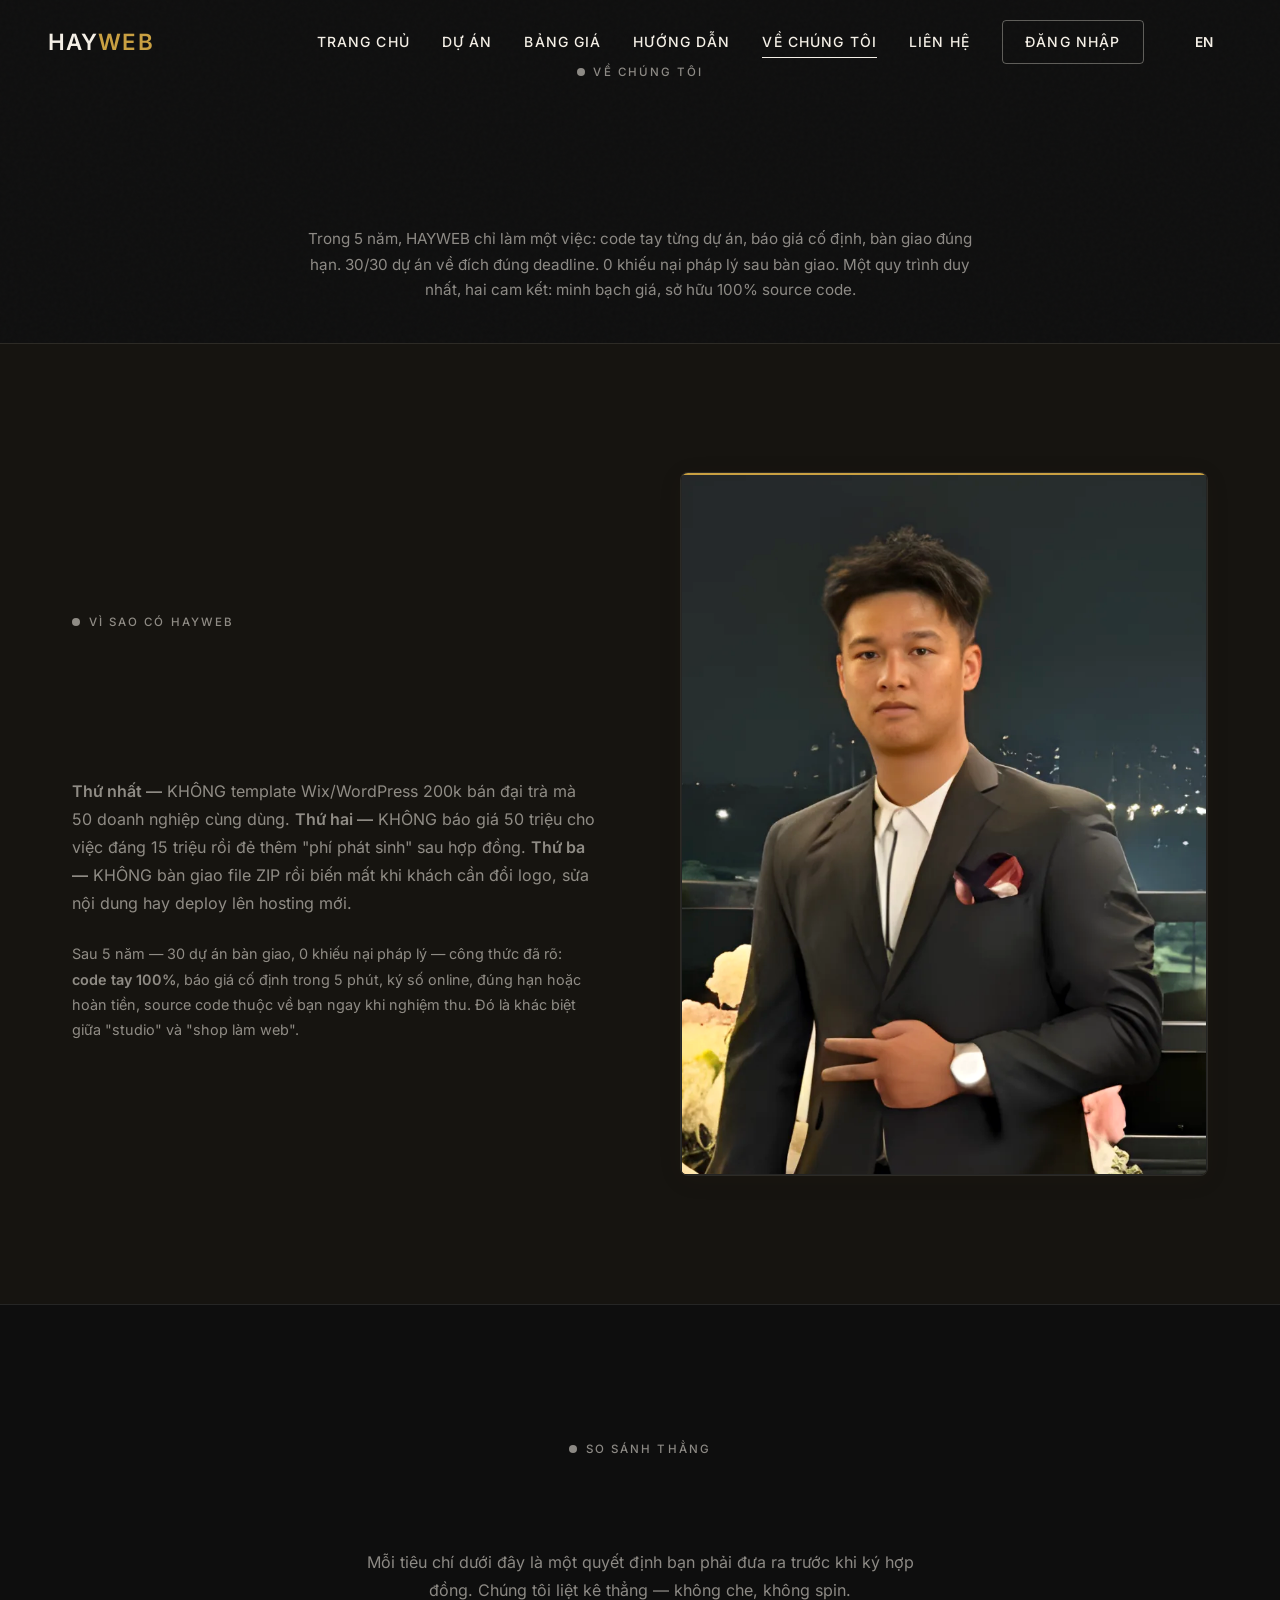
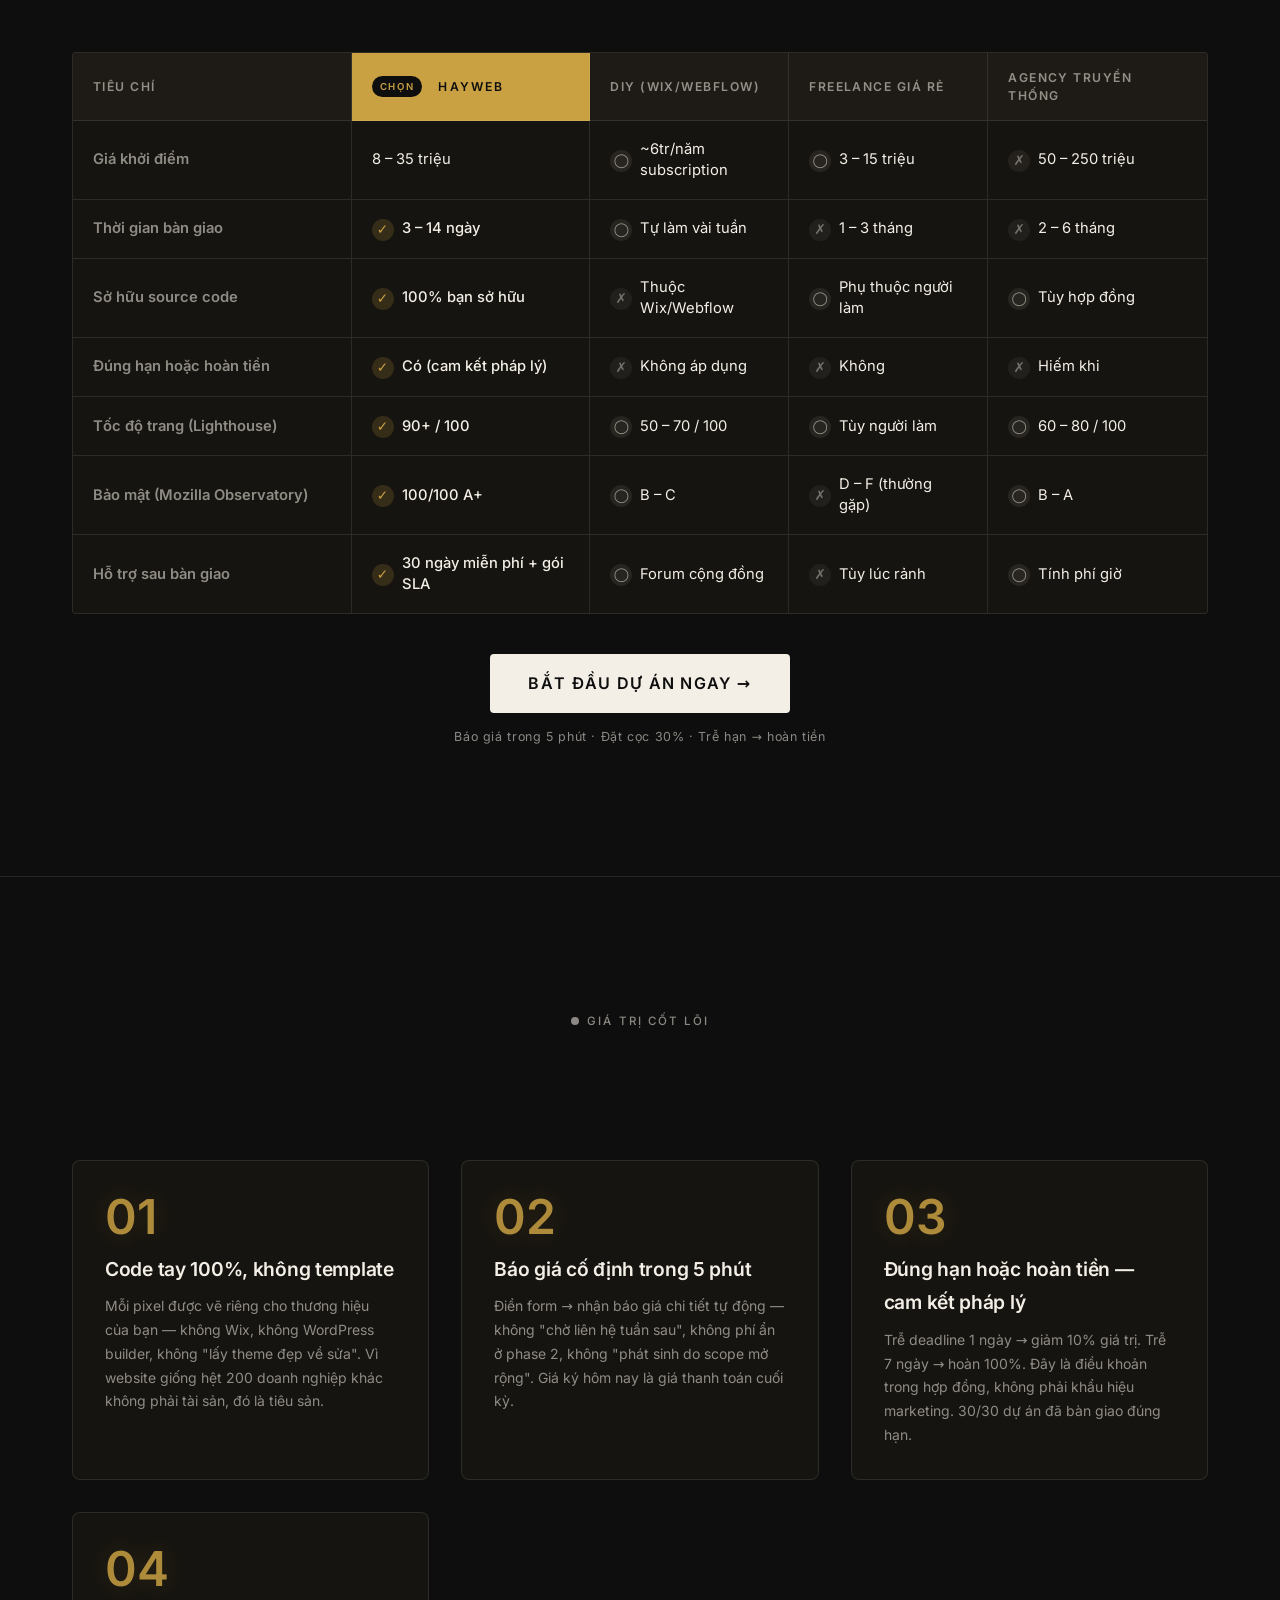
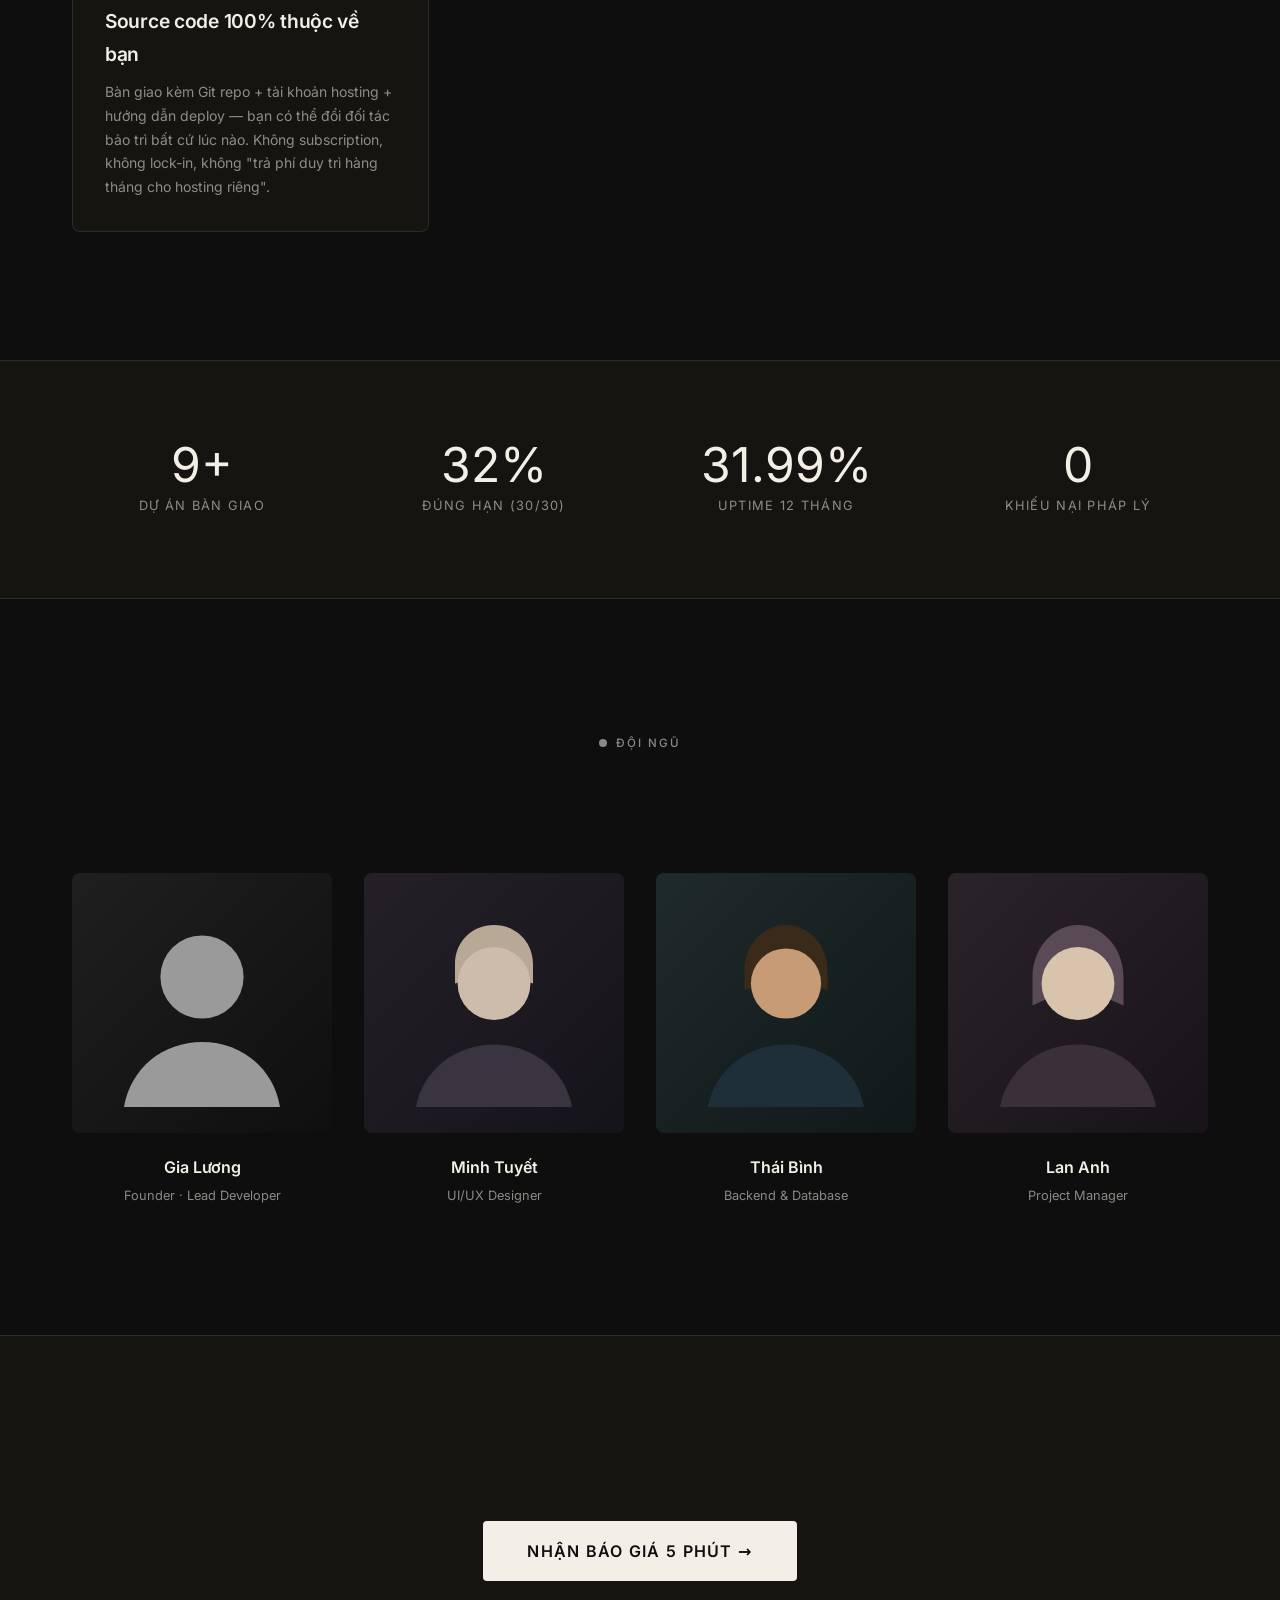
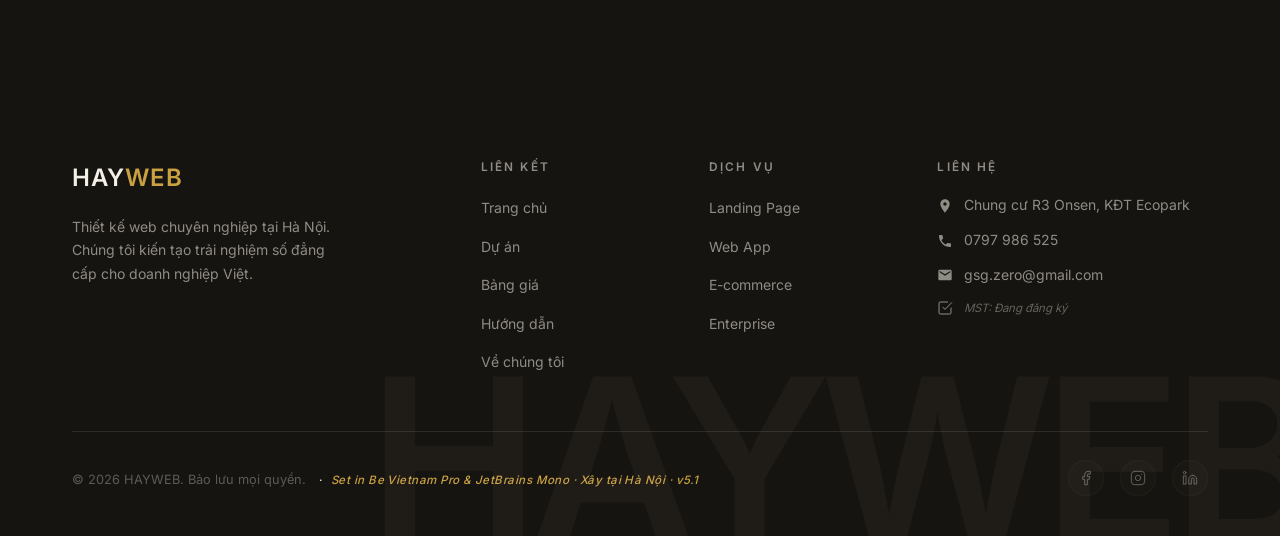
==== about.html @ 9dc14cc6 "feat(perf+a11y): hero+founder PNG→WebP (-95%/-97%) + main landmark 8 pages Perf: hero-pocket-compass" ====
<!DOCTYPE html>
<html lang="vi">
<head>
  <meta charset="UTF-8">
  <meta name="viewport" content="width=device-width, initial-scale=1.0">
  <title>Về chúng tôi – HAYWEB</title>
  <meta name="description" content="HAYWEB – Đội ngũ chuyên gia thiết kế web hơn 5 năm kinh nghiệm. Chúng tôi kiến tạo trải nghiệm số đẳng cấp.">
  <link rel="icon" href="/favicon.svg" type="image/svg+xml">
  <link rel="canonical" href="https://hayweb.vn/about">
  <link rel="preload" href="fonts/inter-400-latin.woff2" as="font" type="font/woff2">
  <link rel="preload" href="fonts/inter-600-latin.woff2" as="font" type="font/woff2">
  <link rel="preload" href="fonts/playfair-roman-latin.woff2" as="font" type="font/woff2">
  <link rel="preload" href="fonts/bvp-400-vi.woff2" as="font" type="font/woff2">
  <link rel="stylesheet" href="css/style.css">
  <script type="application/ld+json">
  {
    "@context": "https://schema.org",
    "@graph": [
      {
        "@type": "Organization",
        "@id": "https://hayweb.vn/#organization",
        "name": "HAYWEB",
        "alternateName": "HAYWEB Studio",
        "url": "https://hayweb.vn/",
        "logo": { "@type": "ImageObject", "url": "https://hayweb.vn/favicon.svg", "width": 512, "height": 512 },
        "description": "Studio thiết kế website cao cấp tại Hà Nội. Bốn trụ cột: website chuyển đổi cao, quảng cáo tối ưu, SEO bền vững, chiến lược tăng trưởng cho doanh nghiệp Việt.",
        "address": {
          "@type": "PostalAddress",
          "streetAddress": "Chung cư R3 Onsen, KĐT Ecopark",
          "addressLocality": "Hà Nội",
          "addressCountry": "VN"
        },
        "contactPoint": {
          "@type": "ContactPoint",
          "telephone": "+84-797-986-525",
          "contactType": "customer service",
          "areaServed": "VN",
          "availableLanguage": ["Vietnamese", "English"]
        },
        "founder": { "@id": "https://hayweb.vn/about#gialuong" },
        "knowsAbout": ["Web Design", "SEO", "Digital Marketing", "Conversion Optimization"],
        "areaServed": { "@type": "Country", "name": "Vietnam" }
      },
      {
        "@type": "WebSite",
        "@id": "https://hayweb.vn/#website",
        "url": "https://hayweb.vn/",
        "name": "HAYWEB",
        "publisher": { "@id": "https://hayweb.vn/#organization" },
        "inLanguage": ["vi", "en"]
      },
      {
        "@type": "Person",
        "@id": "https://hayweb.vn/about#gialuong",
        "name": "Gia Lương",
        "alternateName": "Gia Luong",
        "jobTitle": "Founder · Lead Developer",
        "url": "https://hayweb.vn/about",
        "worksFor": { "@id": "https://hayweb.vn/#organization" },
        "knowsAbout": ["Web Design", "Frontend Development", "SEO", "Conversion Optimization"]
      },
      {
        "@type": "AboutPage",
        "@id": "https://hayweb.vn/about#webpage",
        "url": "https://hayweb.vn/about",
        "name": "Về chúng tôi – HAYWEB",
        "description": "HAYWEB – Đội ngũ chuyên gia thiết kế web hơn 5 năm kinh nghiệm. Chúng tôi kiến tạo trải nghiệm số đẳng cấp.",
        "isPartOf": { "@id": "https://hayweb.vn/#website" },
        "about": { "@id": "https://hayweb.vn/#organization" },
        "mainEntity": { "@id": "https://hayweb.vn/about#gialuong" },
        "inLanguage": "vi"
      }
    ]
  }
  </script>
</head>
<body class="home-dark-luxury">
<nav id="nav"></nav>

<main id="main-content">

<div class="about-hero">
  <div class="container">
    <div class="section-label fade-up" style="justify-content:center" id="about-label"></div>
    <h1 class="section-title fade-up" id="about-title"></h1>
    <p class="section-desc fade-up" style="margin:0 auto;max-width:680px" id="about-desc"></p>
  </div>
</div>

<!-- Story -->
<section style="background:var(--surface);border-top:1px solid var(--border)">
  <div class="container">
    <div class="why-grid">
      <div>
        <div class="section-label fade-up" id="story-label"></div>
        <h2 class="section-title fade-up" id="story-title"></h2>
        <p class="section-desc fade-up" style="max-width:none;margin-bottom:1.5rem" id="story-p1"></p>
        <p style="font-size:.9rem;color:var(--muted);line-height:1.75" class="fade-up" id="story-p2"></p>
      </div>
      <div class="why-visual fade-up">
        <figure class="founder-portrait">
          <picture>
            <source type="image/webp" srcset="images/founder-portrait.webp">
            <img src="images/founder-portrait.png"
                 alt="Founder HAYWEB — chân dung studio Hà Nội"
                 loading="lazy"
                 decoding="async"
                 width="720" height="960">
          </picture>
          <figcaption>
            <span class="founder-name">Founder · HAYWEB Studio</span>
            <span class="founder-title">Hà Nội · 2020 — Now</span>
          </figcaption>
        </figure>
      </div>
    </div>
  </div>
</section>

<!-- Comparison — HAYWEB vs 3 alternatives (kích cầu via direct contrast) -->
<section class="about-compare-section" data-nav-dark>
  <div class="container">
    <div class="text-center" style="margin-bottom:3rem">
      <div class="section-label fade-up" style="justify-content:center" id="compare-label"></div>
      <h2 class="section-title fade-up" id="compare-title"></h2>
      <p class="section-desc fade-up" style="margin:0 auto 0.5rem" id="compare-desc"></p>
    </div>
    <div class="about-compare-table fade-up" id="about-compare-table" role="table"></div>
    <div class="text-center fade-up" style="margin-top:2.5rem">
      <a href="/new-project.html" class="btn-primary" id="compare-cta" style="font-size:1rem;padding:0.95rem 2.4rem"></a>
      <p style="margin-top:0.85rem;font-size:0.78rem;color:var(--dark-muted);letter-spacing:0.05em" id="compare-cta-sub"></p>
    </div>
  </div>
</section>

<!-- Values -->
<section>
  <div class="container">
    <div class="text-center" style="margin-bottom:3.5rem">
      <div class="section-label fade-up" style="justify-content:center" id="values-label"></div>
      <h2 class="section-title fade-up" id="values-title"></h2>
    </div>
    <div class="values-grid" id="values-grid"></div>
  </div>
</section>

<!-- Stats -->
<section class="stats-section">
  <div class="container">
    <div class="stats-grid" id="stats-grid"></div>
  </div>
</section>

<!-- Team -->
<section>
  <div class="container">
    <div class="text-center" style="margin-bottom:3rem">
      <div class="section-label fade-up" style="justify-content:center" id="team-label"></div>
      <h2 class="section-title fade-up" id="team-title"></h2>
    </div>
    <div class="team-grid" id="team-grid"></div>
  </div>
</section>

<!-- CTA -->
<section class="cta-band">
  <div class="container text-center">
    <h2 class="section-title fade-up" id="cta-title"></h2>
    <div class="fade-up" style="margin-top:2rem">
      <a href="/new-project.html" class="btn-primary" style="font-size:1rem;padding:1rem 2.8rem" id="cta-btn"></a>
    </div>
  </div>
</section>

</main>

<footer id="footer"></footer>

<script src="js/supabase.min.js"></script>
<script src="js/config.js"></script>
<script src="js/page-about.js"></script>

<!-- Analytics & Tracking (self-hosted) -->
<script defer src="js/gtag.js"></script>
<script defer src="js/analytics.js"></script>
<script defer src="js/clarity-setup.js"></script>
<script defer src="js/web-vitals.js"></script>
</body>
</html>
---- css/style.css ----
/* ===== FONTS ===== */
/* Be Vietnam Pro — display + body */
@font-face {
  font-family: 'Be Vietnam Pro';
  font-style: normal; font-weight: 300; font-display: swap;
  src: url('../fonts/bvp-300-vi.woff2') format('woff2');
  unicode-range: U+0102-0103, U+0110-0111, U+0128-0129, U+0168-0169, U+01A0-01A1, U+01AF-01B0, U+0300-0301, U+0303-0304, U+0308-0309, U+0323, U+0329, U+1EA0-1EF9, U+20AB;
}
@font-face {
  font-family: 'Be Vietnam Pro';
  font-style: normal; font-weight: 300; font-display: swap;
  src: url('../fonts/bvp-300-latin.woff2') format('woff2');
  unicode-range: U+0000-00FF, U+0131, U+0152-0153, U+02BB-02BC, U+02C6, U+02DA, U+02DC, U+0304, U+0308, U+0329, U+2000-206F, U+20AC, U+2122, U+2191, U+2193, U+2212, U+2215, U+FEFF, U+FFFD;
}
@font-face {
  font-family: 'Be Vietnam Pro';
  font-style: normal; font-weight: 400; font-display: swap;
  src: url('../fonts/bvp-400-vi.woff2') format('woff2');
  unicode-range: U+0102-0103, U+0110-0111, U+0128-0129, U+0168-0169, U+01A0-01A1, U+01AF-01B0, U+0300-0301, U+0303-0304, U+0308-0309, U+0323, U+0329, U+1EA0-1EF9, U+20AB;
}
@font-face {
  font-family: 'Be Vietnam Pro';
  font-style: normal; font-weight: 400; font-display: swap;
  src: url('../fonts/bvp-400-latin.woff2') format('woff2');
  unicode-range: U+0000-00FF, U+0131, U+0152-0153, U+02BB-02BC, U+02C6, U+02DA, U+02DC, U+0304, U+0308, U+0329, U+2000-206F, U+20AC, U+2122, U+2191, U+2193, U+2212, U+2215, U+FEFF, U+FFFD;
}
@font-face {
  font-family: 'Be Vietnam Pro';
  font-style: normal; font-weight: 600; font-display: swap;
  src: url('../fonts/bvp-600-vi.woff2') format('woff2');
  unicode-range: U+0102-0103, U+0110-0111, U+0128-0129, U+0168-0169, U+01A0-01A1, U+01AF-01B0, U+0300-0301, U+0303-0304, U+0308-0309, U+0323, U+0329, U+1EA0-1EF9, U+20AB;
}
@font-face {
  font-family: 'Be Vietnam Pro';
  font-style: normal; font-weight: 600; font-display: swap;
  src: url('../fonts/bvp-600-latin.woff2') format('woff2');
  unicode-range: U+0000-00FF, U+0131, U+0152-0153, U+02BB-02BC, U+02C6, U+02DA, U+02DC, U+0304, U+0308, U+0329, U+2000-206F, U+20AC, U+2122, U+2191, U+2193, U+2212, U+2215, U+FEFF, U+FFFD;
}
@font-face {
  font-family: 'Be Vietnam Pro';
  font-style: normal; font-weight: 700; font-display: swap;
  src: url('../fonts/bvp-700-vi.woff2') format('woff2');
  unicode-range: U+0102-0103, U+0110-0111, U+0128-0129, U+0168-0169, U+01A0-01A1, U+01AF-01B0, U+0300-0301, U+0303-0304, U+0308-0309, U+0323, U+0329, U+1EA0-1EF9, U+20AB;
}
@font-face {
  font-family: 'Be Vietnam Pro';
  font-style: normal; font-weight: 700; font-display: swap;
  src: url('../fonts/bvp-700-latin.woff2') format('woff2');
  unicode-range: U+0000-00FF, U+0131, U+0152-0153, U+02BB-02BC, U+02C6, U+02DA, U+02DC, U+0304, U+0308, U+0329, U+2000-206F, U+20AC, U+2122, U+2191, U+2193, U+2212, U+2215, U+FEFF, U+FFFD;
}
@font-face {
  font-family: 'Be Vietnam Pro';
  font-style: italic; font-weight: 700; font-display: swap;
  src: url('../fonts/bvp-700italic-vi.woff2') format('woff2');
  unicode-range: U+0102-0103, U+0110-0111, U+0128-0129, U+0168-0169, U+01A0-01A1, U+01AF-01B0, U+0300-0301, U+0303-0304, U+0308-0309, U+0323, U+0329, U+1EA0-1EF9, U+20AB;
}
@font-face {
  font-family: 'Be Vietnam Pro';
  font-style: italic; font-weight: 700; font-display: swap;
  src: url('../fonts/bvp-700italic-latin.woff2') format('woff2');
  unicode-range: U+0000-00FF, U+0131, U+0152-0153, U+02BB-02BC, U+02C6, U+02DA, U+02DC, U+0304, U+0308, U+0329, U+2000-206F, U+20AC, U+2122, U+2191, U+2193, U+2212, U+2215, U+FEFF, U+FFFD;
}
@font-face {
  font-family: 'Inter';
  font-style: normal; font-weight: 400; font-display: swap;
  src: url('../fonts/inter-400-vi.woff2') format('woff2');
  unicode-range: U+0102-0103, U+0110-0111, U+0128-0129, U+0168-0169, U+01A0-01A1, U+01AF-01B0, U+0300-0301, U+0303-0304, U+0308-0309, U+0323, U+0329, U+1EA0-1EF9, U+20AB;
}
@font-face {
  font-family: 'Inter';
  font-style: normal; font-weight: 400; font-display: swap;
  src: url('../fonts/inter-400-latin.woff2') format('woff2');
  unicode-range: U+0000-00FF, U+0131, U+0152-0153, U+02BB-02BC, U+02C6, U+02DA, U+02DC, U+0304, U+0308, U+0329, U+2000-206F, U+20AC, U+2122, U+2191, U+2193, U+2212, U+2215, U+FEFF, U+FFFD;
}
@font-face {
  font-family: 'Inter';
  font-style: normal; font-weight: 500; font-display: swap;
  src: url('../fonts/inter-500-vi.woff2') format('woff2');
  unicode-range: U+0102-0103, U+0110-0111, U+0128-0129, U+0168-0169, U+01A0-01A1, U+01AF-01B0, U+0300-0301, U+0303-0304, U+0308-0309, U+0323, U+0329, U+1EA0-1EF9, U+20AB;
}
@font-face {
  font-family: 'Inter';
  font-style: normal; font-weight: 500; font-display: swap;
  src: url('../fonts/inter-400-latin.woff2') format('woff2');
  unicode-range: U+0000-00FF, U+0131, U+0152-0153, U+02BB-02BC, U+02C6, U+02DA, U+02DC, U+0304, U+0308, U+0329, U+2000-206F, U+20AC, U+2122, U+2191, U+2193, U+2212, U+2215, U+FEFF, U+FFFD;
}
@font-face {
  font-family: 'Inter';
  font-style: normal; font-weight: 600; font-display: swap;
  src: url('../fonts/inter-400-vi.woff2') format('woff2');
  unicode-range: U+0102-0103, U+0110-0111, U+0128-0129, U+0168-0169, U+01A0-01A1, U+01AF-01B0, U+0300-0301, U+0303-0304, U+0308-0309, U+0323, U+0329, U+1EA0-1EF9, U+20AB;
}
@font-face {
  font-family: 'Inter';
  font-style: normal; font-weight: 600; font-display: swap;
  src: url('../fonts/inter-600-latin.woff2') format('woff2');
  unicode-range: U+0000-00FF, U+0131, U+0152-0153, U+02BB-02BC, U+02C6, U+02DA, U+02DC, U+0304, U+0308, U+0329, U+2000-206F, U+20AC, U+2122, U+2191, U+2193, U+2212, U+2215, U+FEFF, U+FFFD;
}
@font-face {
  font-family: 'JetBrains Mono';
  font-style: normal; font-weight: 400; font-display: swap;
  src: url('../fonts/jetbrains-latin.woff2') format('woff2');
  unicode-range: U+0000-00FF, U+0131, U+0152-0153, U+02BB-02BC, U+02C6, U+02DA, U+02DC, U+0304, U+0308, U+0329, U+2000-206F, U+20AC, U+2122, U+2191, U+2193, U+2212, U+2215, U+FEFF, U+FFFD;
}

/* Playfair Display — premium editorial serif for headlines.
   Variable font: single roman file covers weights 400-700 via font-weight range. */
@font-face {
  font-family: 'Playfair Display';
  font-style: normal; font-weight: 400 700; font-display: swap;
  src: url('../fonts/playfair-roman-vi.woff2') format('woff2');
  unicode-range: U+0102-0103, U+0110-0111, U+0128-0129, U+0168-0169, U+01A0-01A1, U+01AF-01B0, U+0300-0301, U+0303-0304, U+0308-0309, U+0323, U+0329, U+1EA0-1EF9, U+20AB;
}
@font-face {
  font-family: 'Playfair Display';
  font-style: normal; font-weight: 400 700; font-display: swap;
  src: url('../fonts/playfair-roman-latin.woff2') format('woff2');
  unicode-range: U+0000-00FF, U+0131, U+0152-0153, U+02BB-02BC, U+02C6, U+02DA, U+02DC, U+0304, U+0308, U+0329, U+2000-206F, U+20AC, U+2122, U+2191, U+2193, U+2212, U+2215, U+FEFF, U+FFFD;
}
@font-face {
  font-family: 'Playfair Display';
  font-style: italic; font-weight: 700; font-display: swap;
  src: url('../fonts/playfair-italic-vi.woff2') format('woff2');
  unicode-range: U+0102-0103, U+0110-0111, U+0128-0129, U+0168-0169, U+01A0-01A1, U+01AF-01B0, U+0300-0301, U+0303-0304, U+0308-0309, U+0323, U+0329, U+1EA0-1EF9, U+20AB;
}
@font-face {
  font-family: 'Playfair Display';
  font-style: italic; font-weight: 700; font-display: swap;
  src: url('../fonts/playfair-italic-latin.woff2') format('woff2');
  unicode-range: U+0000-00FF, U+0131, U+0152-0153, U+02BB-02BC, U+02C6, U+02DA, U+02DC, U+0304, U+0308, U+0329, U+2000-206F, U+20AC, U+2122, U+2191, U+2193, U+2212, U+2215, U+FEFF, U+FFFD;
}

/* ===== RESET & ROOT ===== */
*, *::before, *::after { box-sizing: border-box; margin: 0; padding: 0; }

:root {
  /* Light ivory palette — 60/30/10 system
     #F4EFE6 = ngà ấm dominant page bg
     #FAF7EE = surface (cards, slightly lighter / cooler than bg)
     #FFFFFF = pure white for high-contrast cards/panels (alternate) */
  --bg:            #F4EFE6;            /* dominant bg, 60% */
  --surface:       #FAF7EE;            /* card/nav/panel resting state, 30% */
  --surface-2:     #FFFFFF;            /* high-contrast variant for alternation */
  --surface-hover: #EFE9DC;            /* hover/active on surface elements */
  --border:        rgba(26,26,26,0.10);
  --border-hover:  rgba(26,26,26,0.22);

  /* Text hierarchy — dark text on light bg */
  --text:         #1a1a1a;             /* dominant headings */
  --silver:       #2a2520;             /* body text — kept name for compat */
  --silver-light: #4a4540;             /* slightly muted body */
  --muted:        rgba(26,26,26,0.58);
  --muted-2:      rgba(26,26,26,0.32);
  --white:        #FFFFFF;             /* pure white for cards in light theme */

  /* Brand */
  --gold:         #A67C2E;             /* max 2-3 instances per page */
  --gold-light:   #BF9137;

  /* Semantic */
  --success:      #2A9D6F;
  --danger:       #C04949;

  --radius:       4px;                 /* sharp editorial edges */
  --radius-lg:    8px;                 /* larger containers only */
  --shadow:       0 4px 24px rgba(60,40,15,0.08);
  --shadow-lg:    0 16px 56px rgba(60,40,15,0.16);

  /* ── PROFESSIONAL TYPOGRAPHY STACK (3-tier, all self-hosted) ──
     Tier 1 — Headlines: Playfair Display (luxury editorial serif)
     Tier 2 — UI/Body  : Inter (industry-standard SaaS sans, premium feel)
     Tier 3 — VN safety: Be Vietnam Pro (covers any glyph Inter lacks for VN)
     All three priorities-first. system-ui only as last-line fallback. */
  --font-headline:    'Playfair Display', 'Be Vietnam Pro', Georgia, 'Times New Roman', serif;
  --font-display:     'Inter', 'Be Vietnam Pro', system-ui, -apple-system, sans-serif;
  --font-body:        'Inter', 'Be Vietnam Pro', system-ui, -apple-system, sans-serif;
  /* --font-mono = labels/kickers (NOT code) — keeps the cascaded VN-safe
     stack from the previous token-swap fix. Code blocks use --font-mono-strict. */
  --font-mono:        'Inter', 'Be Vietnam Pro', system-ui, -apple-system, sans-serif;
  --font-mono-strict: 'JetBrains Mono', 'SF Mono', Menlo, Consolas, 'Courier New', monospace;
}

/* Code blocks — keep real monospace (rare ASCII-only contexts) */
code,
pre,
.article-content code,
.article-content pre,
kbd,
samp {
  font-family: var(--font-mono-strict) !important;
}

/* ── Headlines: Playfair Display editorial serif ──
   Applied to .hero-title, .section-title, and the H1/H2 inside hero/page banners.
   Lower letter-spacing (serif fonts don't need tight tracking) + slightly
   tightened line-height for premium magazine feel. */
.hero-title,
.section-title,
.about-hero h1,
.page-header h1,
.article-title,
h1.section-title,
h2.section-title {
  font-family: var(--font-headline) !important;
  letter-spacing: -0.02em;
}
.hero-title em,
.section-title em,
.article-title em {
  font-family: var(--font-headline) !important;
  font-style: italic;
  font-weight: 700;
}

/* ── QA round (post 139/155 audit, P1 fixes):
   1. H1 < H2 hierarchy violation on / and /about — promote H1 sizes
      so they exceed sub-page H2 visually + measurably.
   2. Form input font-size < 16px — iOS Safari auto-zooms on focus
      below this threshold. Apply globally to ensure no field zooms. */

/* Hero H1 — bump explicit size beats the previous clamp ceiling */
body.home-dark-luxury .hero-title {
  font-size: clamp(2.6rem, 5vw, 4.5rem);
  line-height: 1.05;
}

/* About-hero H1 — was shrunk to 2rem max for kicker tightness, but that
   put H1 below sub-page H2. Bump to ≥2.4rem so it dominates the section
   stack without re-introducing the 64px void above the H1. */
body.home-dark-luxury .about-hero #about-title,
body.home-dark-luxury .about-hero .section-title {
  font-size: clamp(2rem, 3.4vw, 2.75rem) !important;
  line-height: 1.2 !important;
  margin-bottom: 0.85rem !important;
}

/* Page-header H1 (pricing, portfolio, contact, guides) — same family,
   ensure desktop renders at minimum 2.6rem (prev was inheriting clamp
   ceiling of section-title via cascade). */
body.home-dark-luxury .page-header h1,
body.home-dark-luxury .page-header .section-title {
  font-size: clamp(2.4rem, 4vw, 3.4rem);
  line-height: 1.1;
}

/* Form inputs: 16px minimum to defeat iOS Safari focus-zoom */
body.home-dark-luxury input:not([type="checkbox"]):not([type="radio"]):not([type="submit"]):not([type="button"]),
body.home-dark-luxury textarea,
body.home-dark-luxury select,
body.home-dark-luxury .form-input,
body.home-dark-luxury .form-textarea,
body.home-dark-luxury .form-select {
  font-size: 16px;
  font-family: var(--font-body);
}

html { scroll-behavior: smooth; -webkit-text-size-adjust: 100%; overflow-x: clip; }
body {
  font-family: var(--font-body);
  background: var(--bg);
  color: var(--silver);
  line-height: 1.75;
  min-height: 100vh;
  overflow-x: hidden;
}
a { color: var(--silver); text-decoration: none; transition: color .2s; }
a:hover { color: var(--text); }
img { max-width: 100%; height: auto; display: block; }
button { font-family: inherit; cursor: pointer; }

/* ===== SCROLLBAR ===== */
::-webkit-scrollbar { width: 4px; }
::-webkit-scrollbar-track { background: var(--bg); }
::-webkit-scrollbar-thumb { background: rgba(26,26,26,0.18); border-radius: 2px; }
::-webkit-scrollbar-thumb:hover { background: var(--silver); }

/* ===== GSAP ANIMATION PREP — will-change hints for GPU compositing ===== */
/* Applied only to elements GSAP will animate — not globally (memory cost) */
/* P2b: updated to .line-1, .line-2 (2-line slogan) */
.hero-title .line-1,
.hero-title .line-2,
.section-title,
.pillar-card,
.tier,
.folio-equal,
.folio-image-screenshot,
.hero-screenshot-frame,
.why-screenshot {
  will-change: transform, opacity;
}

/* ===== HERO FOUC PREVENTION — belt-and-suspenders pre-hide =====
   GSAP primes opacity:0 synchronously in initStrongScrollAnimations(),
   but CSS pre-hide ensures first paint is already hidden even if GSAP
   executes one microtask late (Chromium 3-frame flash prevention).
   P2b: Updated to .line-1, .line-2 (2-line slogan structure) */
.hero-title .line-1,
.hero-title .line-2 {
  opacity: 0;
}
@media (prefers-reduced-motion: reduce) {
  .hero-title .line-1,
  .hero-title .line-2 {
    opacity: 1 !important;
  }
}

/* P2b: .hero-highlight em = gold-on-dark for "phát triển kinh doanh" highlight
   Scoped under body.home-dark-luxury to match the dark palette context. */
body.home-dark-luxury .hero-title .hero-highlight em {
  color: var(--gold-on-dark, #C9A042);
  font-style: italic;
}

/* P2b: 2-line slogan — both lines left-aligned, sequential reading */
body.home-dark-luxury .hero-title .line-1,
body.home-dark-luxury .hero-title .line-2 {
  align-self: flex-start;
  text-align: left;
}
/* line-2 = slightly smaller weight for the "Mà còn..." resolution line */
body.home-dark-luxury .hero-title .line-2 {
  font-size: 0.92em;
  font-weight: 600;
}

/* ===== GRAIN TEXTURE (subtle paper film on ivory) ===== */
body::before {
  content: '';
  position: fixed; inset: 0; z-index: -1;
  background-image: url("data:image/svg+xml,%3Csvg viewBox='0 0 256 256' xmlns='http://www.w3.org/2000/svg'%3E%3Cfilter id='noise'%3E%3CfeTurbulence type='fractalNoise' baseFrequency='0.9' numOctaves='4' stitchTiles='stitch'/%3E%3C/filter%3E%3Crect width='100%25' height='100%25' filter='url(%23noise)' opacity='0.025'/%3E%3C/svg%3E");
  pointer-events: none;
  mix-blend-mode: multiply;
}

/* ===== NAVBAR ===== */
#nav {
  position: fixed; top: 0; left: 0; right: 0; z-index: 1000;
  display: flex; align-items: center; justify-content: space-between;
  padding: 1.25rem 3rem;
  background: transparent;
  transition: background .4s, border-color .4s, padding .4s;
}
#nav.scrolled {
  /* solid bg, no glassmorphism blur */
  background: rgba(244,239,230,0.97);
  border-bottom: 1px solid var(--border);
  padding: 0.9rem 3rem;
}
.nav-brand {
  font-family: var(--font-display);
  font-size: 1.4rem; font-weight: 700;
  letter-spacing: 0.05em;
  color: var(--text);
}
.nav-brand span { color: var(--gold); }
.nav-links { display: flex; align-items: center; gap: 2rem; }
.nav-links a {
  font-size: 0.875rem; font-weight: 500; letter-spacing: 0.08em;
  text-transform: uppercase; color: var(--muted);
  transition: color .2s;
  position: relative;
}
.nav-links a::after {
  content: ''; position: absolute; bottom: -4px; left: 0; right: 100%;
  height: 1px; background: var(--silver); transition: right .3s ease;
}
.nav-links a:hover, .nav-links a.active { color: var(--text); }
.nav-links a:hover::after, .nav-links a.active::after { right: 0; }
.nav-cta {
  padding: .55rem 1.4rem;
  background: transparent;
  border: 1px solid var(--border-hover);
  border-radius: var(--radius);
  font-size: 0.8rem; font-weight: 500; letter-spacing: 0.08em;
  text-transform: uppercase; color: var(--silver);
  transition: background .2s, border-color .2s, color .2s;
}
.nav-cta:hover { background: var(--silver); color: var(--bg); border-color: var(--silver); }
.nav-toggle { display: none; background: none; border: none; color: var(--text); font-size: 1.4rem; }

/* ===== NAV-DARK — section-aware inversion (triggers over stats-dark + dark footer) ===== */
#nav.nav-dark {
  background: rgba(14,14,14,0.85);
  border-bottom-color: rgba(244,239,230,0.10);
}
#nav.nav-dark .nav-brand,
#nav.nav-dark .nav-link,
#nav.nav-dark .nav-links a,
#nav.nav-dark .nav-meta-text { color: var(--cream, #F4EFE6); }
#nav.nav-dark .nav-brand span { color: var(--gold); }
#nav.nav-dark .nav-cta { color: var(--cream, #F4EFE6); border-color: rgba(244,239,230,0.35); }
#nav.nav-dark .nav-cta:hover { background: var(--cream, #F4EFE6); color: var(--text); }
#nav.nav-dark .nav-toggle { color: var(--cream, #F4EFE6); }

/* ===== NAV EDITORIAL META (CIRCA 2026 · HÀ NỘI) ===== */
/* A3 FIX: nav-meta "HÀ NỘI" uses Vietnamese diacritics — switch from --font-mono to --font-display */
.nav-meta {
  display: flex; align-items: center; gap: 0.85rem;
  font-family: var(--font-display); font-size: 0.7rem;
  font-feature-settings: 'tnum';
  color: var(--muted); letter-spacing: 0.15em; text-transform: uppercase;
}
.nav-meta em { font-style: normal; font-weight: 600; color: var(--text); }
.nav-divider { width: 16px; height: 1px; background: rgba(26,26,26,0.22); }

@media (max-width: 900px) {
  .nav-meta { display: none; }
}

@media (max-width: 900px) {
  #nav { padding: 1rem 1.5rem; }
  #nav.scrolled { padding: 0.8rem 1.5rem; }
  .nav-toggle { display: block; }
  .nav-links {
    display: none; position: absolute; top: 100%; left: 0; right: 0;
    flex-direction: column; align-items: flex-start;
    padding: 1.5rem 2rem; gap: 1.25rem;
    background: rgba(244,239,230,0.99); border-bottom: 1px solid var(--border);
    /* no backdrop-filter */
  }
  #nav.open .nav-links { display: flex; }
}

/* ===== HERO — typographic, editorial ===== */
.hero {
  position: relative; min-height: 100vh;
  display: flex; align-items: center; justify-content: center;
  overflow: hidden; text-align: center;
  background-color: var(--bg);
  /* subtle dot grid — no gradient wash */
  background-image: radial-gradient(circle, rgba(200,200,200,0.04) 1px, transparent 1px);
  background-size: 28px 28px;
}
/* Keep .hero-bg element in DOM but invisible — maintains JS compatibility */
.hero-bg { display: none; }
.hero-content {
  position: relative; z-index: 1;
  max-width: 960px; padding: 2rem 2rem;
}
.hero-eyebrow {
  display: inline-flex; align-items: center; gap: .6rem;
  font-size: 0.75rem; font-weight: 500; letter-spacing: 0.2em;
  text-transform: uppercase; color: var(--muted);
  margin-bottom: 1.5rem;
  opacity: 0; transform: translateY(20px);
  animation: fadeUp .8s .2s forwards;
}
.hero-eyebrow::before, .hero-eyebrow::after {
  content: ''; width: 2rem; height: 1px; background: rgba(26,26,26,0.25);
}
.hero-title {
  font-family: var(--font-display);
  font-size: clamp(3.2rem, 7.5vw, 6.5rem);
  font-weight: 700;
  line-height: 1.05; letter-spacing: -0.03em;
  color: var(--text); margin-bottom: 1rem;
  opacity: 0; transform: translateY(30px);
  animation: fadeUp .9s .4s forwards;
}
.hero-title em { color: var(--silver); font-style: italic; font-weight: 400; } /* FIX: was 300 — §4 typography violation, editorial italic = 400 */
.hero-subtitle {
  font-size: clamp(1rem, 2vw, 1.15rem);
  color: var(--muted); line-height: 1.7; max-width: 560px; margin: 0 auto 2.5rem;
  opacity: 0; transform: translateY(25px);
  animation: fadeUp .9s .6s forwards;
}
.hero-actions {
  display: flex; align-items: center; justify-content: center; gap: 1rem; flex-wrap: wrap;
  opacity: 0; transform: translateY(20px);
  animation: fadeUp .8s .8s forwards;
}
.hero-benefits {
  display: flex; align-items: center; justify-content: center; gap: 1.5rem; flex-wrap: wrap;
  margin-bottom: 2rem; opacity: 0; transform: translateY(20px);
  animation: fadeUp .8s .75s forwards;
}
.hero-benefit { font-size: .82rem; color: var(--muted); letter-spacing: .02em; }
.hero-trust {
  width: 100%; display: flex; align-items: center; justify-content: center; gap: .5rem;
  font-size: .8rem; color: var(--muted); margin-top: .25rem;
}
.hero-trust-stars { color: #C8A84B; letter-spacing: .1em; }
.hero-scroll {
  position: absolute; bottom: 2.5rem; left: 50%; transform: translateX(-50%);
  display: flex; flex-direction: column; align-items: center; gap: .5rem;
  font-size: 0.7rem; letter-spacing: 0.15em; text-transform: uppercase; color: var(--muted);
  animation: bounce 2s infinite;
}
.hero-scroll svg { width: 20px; height: 20px; stroke: var(--muted); }
@keyframes bounce { 0%,100%{transform:translateX(-50%) translateY(0)} 50%{transform:translateX(-50%) translateY(6px)} }

/* ===== BUTTONS ===== */
.btn-primary {
  position: relative; overflow: hidden;
  padding: .9rem 2.4rem;
  background: var(--text);          /* dark bg on light theme */
  color: var(--bg);                 /* ivory text */
  border: none; border-radius: var(--radius);
  font-size: 0.85rem; font-weight: 600; letter-spacing: 0.08em;
  text-transform: uppercase;
  display: inline-flex; align-items: center; gap: .5rem;
  transition: background .2s, box-shadow .2s, color .2s;
}
.btn-primary::before {
  content: ''; position: absolute; top: 0; left: -100%;
  width: 60%; height: 100%;
  background: linear-gradient(90deg, transparent, rgba(255,255,255,0.22), transparent);
  transform: skewX(-20deg); transition: left .5s ease;
}
.btn-primary:hover { background: #000000; color: #FFFFFF; box-shadow: 0 12px 36px rgba(26,26,26,0.20); }
.btn-primary:hover::before { left: 150%; }
.btn-primary:active { box-shadow: none; }

.btn-outline {
  padding: .9rem 2.4rem;
  background: transparent;
  color: var(--text);
  border: 1px solid var(--border-hover);
  border-radius: var(--radius);
  font-size: 0.85rem; font-weight: 500; letter-spacing: 0.08em;
  text-transform: uppercase;
  display: inline-flex; align-items: center; gap: .5rem;
  transition: border-color .2s, color .2s, background .2s;
}
.btn-outline:hover { border-color: var(--text); color: var(--text); background: rgba(26,26,26,0.04); }

.btn-ghost {
  padding: .6rem 1.2rem;
  background: transparent; border: none;
  color: var(--muted); font-size: 0.85rem;
  transition: color .2s;
}
.btn-ghost:hover { color: var(--text); }

/* ===== SECTION BASE ===== */
section { padding: 8rem 0; }
.container { max-width: 1200px; margin: 0 auto; padding: 0 2rem; }
.container-wide { max-width: 1440px; margin: 0 auto; padding: 0 2rem; }

/* Section label — editorial kicker style (replaces v3 gold underline) */
/* A3 FIX: Switched from --font-mono (JetBrains Mono, latin-only) to Be Vietnam Pro
   500 uppercase tracked. JetBrains Mono has no Vietnamese unicode-range — diacritical
   chars like BỐN TRỤ CỘT / BUỔI ĐỊNH VỊ broke. Be Vietnam Pro has VI subset loaded.
   Mono-feel preserved via letter-spacing:0.18em + font-feature-settings:'tnum'. */
.section-label {
  font-family: var(--font-display);
  font-size: 0.72rem; font-weight: 500; letter-spacing: 0.18em;
  font-feature-settings: 'tnum';
  text-transform: uppercase; color: var(--muted);
  display: inline-flex; align-items: center; gap: .55rem;
  margin-bottom: 1rem;
}
.section-label::before {
  content: ''; width: 8px; height: 8px; border-radius: 50%;
  background: var(--muted); flex-shrink: 0; /* FIX: was var(--gold) — §3 whitelist violation */
}
.section-title {
  font-family: var(--font-display);
  font-size: clamp(2rem, 4vw, 3rem);
  font-weight: 700; line-height: 1.18;
  letter-spacing: -0.025em;
  color: var(--text); margin-bottom: 1rem;
}
.section-title em { color: var(--silver); font-style: italic; font-weight: 300; }
.section-desc { font-size: 1rem; color: var(--muted); max-width: 560px; line-height: 1.75; }

/* .services-grid, .service-card, .tilt, .tilt-inner, .shine — REMOVED: v4 uses .services-tabs/.services-panels; orphans per audit §A */

/* ===== STATS ===== */
.stats-section {
  background: var(--surface);
  border-top: 1px solid var(--border);
  border-bottom: 1px solid var(--border);
  padding: 5rem 0;
}
.stats-grid { display: grid; grid-template-columns: repeat(4, 1fr); gap: 2rem; }
.stat-item { text-align: center; }
.stat-number {
  font-family: var(--font-mono);
  font-size: 3rem; color: var(--text); line-height: 1;
  margin-bottom: .4rem;
}
/* .stat-suffix — REMOVED: orphan per audit §A; visual-concept §3 forbids gold on stat-suffix */
.stat-label { font-size: 0.8rem; letter-spacing: 0.1em; text-transform: uppercase; color: var(--muted); }

/* ===== TECH PARTNERS ===== */
.partners-bar { display: flex; align-items: center; gap: 2rem; flex-wrap: wrap; justify-content: center; }
.partners-label { font-size: .72rem; letter-spacing: .12em; text-transform: uppercase; color: var(--muted); white-space: nowrap; }
.partners-logos { display: flex; align-items: center; gap: 1.5rem; flex-wrap: wrap; }
.partner-logo {
  font-size: .78rem; font-weight: 600; letter-spacing: .08em; text-transform: uppercase;
  color: var(--muted); opacity: .55; transition: opacity .25s;
  padding: .3rem .6rem; border: 1px solid var(--border); border-radius: var(--radius);
}
.partner-logo:hover { opacity: .85; }

/* ===== PORTFOLIO PREVIEW ===== */
.portfolio-grid {
  display: grid;
  grid-template-columns: repeat(3, 1fr);
  gap: 1.5rem;
}
.portfolio-card {
  position: relative; border-radius: var(--radius);
  overflow: hidden; aspect-ratio: 4/3;
  background: var(--white);
  border: 1px solid var(--border);
  box-shadow: 0 6px 24px rgba(60,40,15,0.06);
}
/* Accent stripe always visible regardless of image / CSS-visual variant */
.portfolio-card::after {
  content: '';
  position: absolute; left: 0; right: 0; bottom: 0;
  height: 3px; z-index: 2;
  background: var(--port-accent, var(--border-hover));
}
/* CSS-only fallback visual (no image): subtle dot grid + faded brand cipher */
.portfolio-card-visual {
  width: 100%; height: 100%; position: absolute; inset: 0;
  background:
    radial-gradient(circle at 30% 30%, rgba(166,124,46,0.06) 0%, transparent 50%),
    radial-gradient(circle, rgba(26,26,26,0.07) 1px, transparent 1px) 0 0 / 22px 22px,
    var(--white);
  transition: transform .6s ease;
  display: flex; align-items: center; justify-content: center;
}
.portfolio-card-visual::before {
  content: 'HAYWEB';
  font-family: var(--font-display);
  font-size: 1.6rem;
  font-weight: 700;
  letter-spacing: 0.16em;
  color: rgba(26,26,26,0.05);
  text-transform: uppercase;
}
/* Real-image variant: hide CSS pattern + watermark, show actual screenshot */
.portfolio-card-visual.has-image { background: none; }
.portfolio-card-visual.has-image::before { content: none; }
.portfolio-card-visual.has-image img {
  width: 100%; height: 100%; object-fit: cover; display: block;
  transition: transform .6s ease;
}
.portfolio-card:hover .portfolio-card-visual.has-image img { transform: scale(1.04); }
/* keep img rule for portfolio pages that may still render imgs */
.portfolio-card img {
  width: 100%; height: 100%; object-fit: cover;
  transition: transform .6s ease;
}
.portfolio-overlay {
  position: absolute; inset: 0;
  /* solid rgba instead of gradient — no anti-pattern */
  background: rgba(26,26,26,0.82);
  display: flex; flex-direction: column; justify-content: flex-end;
  padding: 1.75rem;
  opacity: 0; transition: opacity .4s;
}
.portfolio-card:hover img { transform: scale(1.04); }
.portfolio-card:hover .portfolio-overlay { opacity: 1; }
.portfolio-overlay h3 {
  font-family: var(--font-display);
  font-size: 1.25rem; font-weight: 600;
  letter-spacing: -0.015em;
  color: #FFFFFF; margin-bottom: .25rem;
}
.portfolio-overlay p { font-size: 0.8rem; color: rgba(255,255,255,0.55); }
.portfolio-overlay .portfolio-link {
  display: inline-flex; align-items: center; gap: .4rem;
  margin-top: .75rem; font-size: 0.78rem; font-weight: 500;
  letter-spacing: 0.08em; text-transform: uppercase; color: #FFFFFF;
  transition: gap .2s;
}
.portfolio-overlay .portfolio-link:hover { gap: .75rem; }

/* ===== WHY US ===== */
.why-grid {
  display: grid; grid-template-columns: 1fr 1fr;
  gap: 5rem; align-items: center;
}
.why-items { display: flex; flex-direction: column; gap: 2rem; }
.why-item { display: flex; gap: 1.25rem; }
.why-icon {
  width: 44px; height: 44px; flex-shrink: 0;
  background: rgba(200,200,200,0.05);
  border: 1px solid var(--border);
  border-radius: var(--radius);
  display: flex; align-items: center; justify-content: center;
}
.why-icon svg { width: 22px; height: 22px; stroke: var(--silver); fill: none; stroke-width: 1.5; stroke-linecap: round; }
.why-text h4 {
  font-weight: 600; color: var(--text);
  margin-bottom: .3rem; font-size: 1rem;
}
.why-text p { font-size: 0.9rem; color: var(--muted); line-height: 1.65; }

/* Browser mockup replacing Unsplash photo */
.why-visual {
  position: relative; border-radius: var(--radius-lg);
  overflow: hidden; aspect-ratio: 3/4;
  background: var(--white);
  border: 1px solid var(--border);
  box-shadow: var(--shadow);
  display: flex; flex-direction: column;
}
/* .why-mockup*, .why-visual-badge — REMOVED: v4 uses .why-screenshot real screenshot; orphans per audit §A */

/* ===== PRICING (PREVIEW) ===== */
.pricing-preview {
  display: grid; grid-template-columns: repeat(3, 1fr); gap: 1.5rem;
}
.price-card {
  background: var(--white);
  border: 1px solid var(--border);
  border-radius: var(--radius-lg);
  padding: 2.25rem;
  transition: border-color .3s, box-shadow .3s;
  position: relative; overflow: hidden;
}
/* Featured tier — editorial subtle gold border-top (1 of 5 strategic gold uses) */
.price-card.featured {
  border-color: var(--border-hover);
  border-top: 3px solid var(--gold);
  box-shadow: 0 8px 40px rgba(26,26,26,0.06);
}
.price-card.featured::before {
  content: 'PHỔ BIẾN NHẤT / MOST POPULAR';
  position: absolute; top: 0.85rem; right: 1rem;
  font-family: var(--font-mono);
  color: var(--text);
  font-size: 0.6rem; font-weight: 700; letter-spacing: 0.15em;
  padding: 0;
  opacity: 0.55;
}
/* no generic translateY lift on pricing cards */
.price-card:hover:not(.featured) { border-color: var(--border-hover); box-shadow: var(--shadow); }
.price-card:hover.featured { box-shadow: 0 24px 60px rgba(166,124,46,0.20); }
.price-tier {
  font-size: 0.72rem; font-weight: 600; letter-spacing: 0.2em;
  text-transform: uppercase; color: var(--muted); margin-bottom: 1rem;
}
.price-amount {
  font-family: var(--font-mono);
  font-size: 2rem; color: var(--text); line-height: 1;
  margin-bottom: .25rem;
}
.price-amount-usd { font-size: 0.9rem; color: var(--muted); margin-bottom: 1.5rem; }
.price-divider { height: 1px; background: var(--border); margin: 1.5rem 0; }
.price-features { list-style: none; display: flex; flex-direction: column; gap: .75rem; }
.price-features li {
  display: flex; align-items: center; gap: .65rem;
  font-size: 0.875rem; color: var(--silver);
}
.price-features li svg { width: 16px; height: 16px; stroke: var(--success); flex-shrink: 0; fill: none; stroke-width: 2; stroke-linecap: round; stroke-linejoin: round; }
.price-card .btn-primary, .price-card .btn-outline { width: 100%; justify-content: center; margin-top: 2rem; }

/* ===== TESTIMONIALS ===== */
.testimonials-grid { display: grid; grid-template-columns: repeat(3, 1fr); gap: 1.5rem; }
.testimonial-card {
  background: var(--white);
  border: 1px solid var(--border);
  border-radius: var(--radius-lg);
  padding: 2rem;
  opacity: 0; transform: translateY(30px);
  transition: opacity .6s, transform .6s, box-shadow .3s;
}
.testimonial-card.revealed { opacity: 1; transform: translateY(0); }
.testimonial-card:hover { box-shadow: var(--shadow); border-color: var(--border-hover); }
.testimonial-stars { color: var(--gold); font-size: 0.9rem; margin-bottom: 1rem; letter-spacing: .1em; }
.testimonial-text { font-size: 0.92rem; color: var(--silver); line-height: 1.75; margin-bottom: 1.5rem; }
.testimonial-author { display: flex; align-items: center; gap: 1rem; }
.testimonial-avatar {
  width: 40px; height: 40px; border-radius: 50%;
  background: var(--surface-hover); border: 1px solid var(--border);
  overflow: hidden;
}
.testimonial-avatar img { width: 100%; height: 100%; object-fit: cover; }
.testimonial-name { font-size: 0.875rem; font-weight: 600; color: var(--text); }
.testimonial-role { font-size: 0.78rem; color: var(--muted); }

/* ===== TRUST BADGES ===== */
.cta-trust-badges {
  display: flex; align-items: center; justify-content: center; gap: 2rem; flex-wrap: wrap;
  margin-top: 1.75rem;
}
.cta-trust-badge {
  display: flex; align-items: center; gap: .4rem;
  font-size: .78rem; color: var(--muted); letter-spacing: .02em;
}

/* ===== CTA BAND ===== */
.cta-band {
  background: var(--surface);
  border-top: 1px solid var(--border);
  padding: 6rem 0; text-align: center;
}
.cta-band .section-title { color: var(--text); margin-bottom: 1rem; }
.cta-band .section-title em { color: var(--text); font-style: italic; font-weight: 500; }
.cta-band .section-desc { color: var(--muted); margin: 0 auto 2.5rem; }
/* CTA band kicker dot inherits from base .section-label::before (gold) — single source */

/* ===== PROCESS ===== */
.process-steps {
  display: grid; grid-template-columns: repeat(5, 1fr); gap: 0;
  position: relative;
}
.process-steps::before {
  content: ''; position: absolute; top: 1.5rem; left: 10%; right: 10%;
  height: 1px; background: var(--border); z-index: 0;
}
.process-step { text-align: center; position: relative; z-index: 1; padding: 0 1rem; }
.process-num {
  width: 3rem; height: 3rem; border-radius: 50%;
  background: var(--surface);
  border: 1px solid var(--border);
  display: flex; align-items: center; justify-content: center; margin: 0 auto 1.25rem;
  font-family: var(--font-mono); font-size: 0.8rem; color: var(--muted);
  transition: background .3s, border-color .3s, color .3s;
}
.process-step.active .process-num {
  background: var(--silver); color: var(--bg); border-color: var(--silver);
}
.process-step h4 { font-size: 0.875rem; font-weight: 600; color: var(--text); margin-bottom: .4rem; }
.process-step p { font-size: 0.78rem; color: var(--muted); line-height: 1.5; }

/* ===== FOOTER ===== */
footer {
  background: var(--surface);
  border-top: 1px solid var(--border);
  padding: 5rem 0 2.5rem;
}
.footer-grid {
  display: grid; grid-template-columns: 2fr 1fr 1fr 1.5fr; gap: 3rem;
  margin-bottom: 3.5rem;
}
.footer-brand {
  font-family: var(--font-display);
  font-size: 1.5rem; font-weight: 700;
  letter-spacing: 0.04em;
  color: var(--text); margin-bottom: 1rem;
}
.footer-brand span { color: var(--text); opacity: 0.7; }
.footer-desc { font-size: 0.875rem; color: var(--muted); line-height: 1.7; max-width: 280px; }
.footer-col h5 {
  font-size: 0.7rem; font-weight: 600; letter-spacing: 0.2em;
  text-transform: uppercase; color: rgba(200,200,200,0.45); margin-bottom: 1.25rem;
}
.footer-links { list-style: none; display: flex; flex-direction: column; gap: .65rem; }
.footer-links a { font-size: 0.875rem; color: var(--muted); transition: color .2s; }
.footer-links a:hover { color: var(--text); }
.footer-contact-item {
  display: flex; align-items: center; gap: .65rem;
  font-size: 0.875rem; color: var(--muted); margin-bottom: .65rem;
}
.footer-contact-item svg { width: 16px; height: 16px; stroke: rgba(200,200,200,0.40); flex-shrink: 0; fill: none; stroke-width: 1.5; stroke-linecap: round; }
.footer-bottom {
  border-top: 1px solid var(--border);
  padding-top: 1.75rem;
  display: flex; align-items: center; justify-content: space-between;
}
.footer-copy { font-size: 0.8rem; color: var(--muted); }
.footer-socials { display: flex; gap: 1rem; }
.footer-social {
  width: 36px; height: 36px;
  background: rgba(200,200,200,0.05); border: 1px solid var(--border);
  border-radius: var(--radius);
  display: flex; align-items: center; justify-content: center;
  transition: background .2s, border-color .2s;
}
.footer-social:hover { background: rgba(200,200,200,0.10); border-color: var(--border-hover); }
.footer-social svg { width: 16px; height: 16px; stroke: rgba(200,200,200,0.55); fill: none; stroke-width: 1.5; stroke-linecap: round; }

/* ===== ANIMATIONS ===== */
@keyframes fadeUp {
  to { opacity: 1; transform: translateY(0); }
}
.fade-up {
  opacity: 0; transform: translateY(30px);
  transition: opacity .7s ease, transform .7s ease;
}
.fade-up.revealed { opacity: 1; transform: translateY(0); }
/* no uniform nth-child stagger — use purposeful stagger per component only */

/* ===== FORMS ===== */
.form-group { margin-bottom: 1.25rem; }
.form-label {
  display: block; font-size: 0.8rem; font-weight: 500;
  letter-spacing: 0.06em; text-transform: uppercase;
  color: var(--muted); margin-bottom: .5rem;
}
.form-input, .form-select, .form-textarea {
  width: 100%; padding: .85rem 1.1rem;
  background: var(--surface);
  border: 1px solid var(--border);
  border-radius: var(--radius);
  color: var(--text); font-family: var(--font-body); font-size: 0.95rem;
  transition: border-color .2s, box-shadow .2s;
  outline: none;
}
.form-input:focus, .form-select:focus, .form-textarea:focus {
  border-color: var(--text); box-shadow: 0 0 0 3px rgba(26,26,26,0.06);
}
.form-input::placeholder, .form-textarea::placeholder { color: var(--muted-2); }
.form-textarea { resize: vertical; min-height: 120px; }
.form-select option { background: var(--surface); color: var(--text); }
.form-error { font-size: 0.8rem; color: var(--danger); margin-top: .35rem; }
.form-hint { font-size: 0.78rem; color: var(--muted); margin-top: .35rem; }

/* ===== AUTH PAGE ===== */
.auth-page {
  min-height: 100vh; display: grid; grid-template-columns: 1fr 1fr;
}
.auth-visual {
  background: var(--surface);
  /* dot grid — no gradient, no Unsplash */
  background-image: radial-gradient(circle, rgba(200,200,200,0.05) 1px, transparent 1px);
  background-size: 32px 32px;
  position: relative;
}
.auth-visual-content {
  position: absolute; bottom: 3rem; left: 3rem; right: 3rem; z-index: 1;
}
.auth-visual-quote {
  font-family: var(--font-display);
  font-size: 1.5rem; font-weight: 600; font-style: italic;
  color: var(--text); line-height: 1.4; margin-bottom: .75rem;
}
.auth-visual-attr { font-size: 0.8rem; color: var(--muted); }
.auth-panel {
  display: flex; flex-direction: column; justify-content: center;
  padding: 4rem 3.5rem; background: var(--bg);
}
.auth-title {
  font-family: var(--font-display);
  font-size: 2rem; font-weight: 700;
  letter-spacing: -0.02em;
  color: var(--text); margin-bottom: .5rem;
}
.auth-subtitle { font-size: 0.9rem; color: var(--muted); margin-bottom: 2.5rem; }
.social-login {
  display: flex; gap: .75rem; margin-bottom: 2rem;
}
.btn-social {
  flex: 1; padding: .8rem; border: 1px solid var(--border);
  background: var(--surface); border-radius: var(--radius);
  color: var(--silver); font-size: 0.875rem; font-weight: 500;
  display: flex; align-items: center; justify-content: center; gap: .6rem;
  transition: background .2s, border-color .2s;
}
.btn-social:hover { background: var(--surface-hover); border-color: var(--border-hover); }
.auth-divider {
  display: flex; align-items: center; gap: 1rem; margin-bottom: 2rem;
  font-size: 0.78rem; color: var(--muted);
}
.auth-divider::before, .auth-divider::after {
  content: ''; flex: 1; height: 1px; background: var(--border);
}
.auth-toggle { font-size: 0.875rem; color: var(--muted); text-align: center; margin-top: 1.5rem; }
.auth-toggle a { color: var(--silver); font-weight: 500; }
.auth-toggle a:hover { color: var(--text); }

/* ===== DASHBOARD ===== */
.dashboard-layout { display: grid; grid-template-columns: 240px 1fr; min-height: 100vh; }
.sidebar {
  background: var(--surface); border-right: 1px solid var(--border);
  padding: 2rem 1.5rem; position: sticky; top: 0; height: 100vh; overflow-y: auto;
}
.sidebar-brand {
  font-family: var(--font-display);
  font-size: 1.3rem; font-weight: 700;
  letter-spacing: 0.04em;
  color: var(--text); margin-bottom: 2.5rem;
}
.sidebar-brand span { color: var(--text); opacity: 0.7; }
.sidebar-nav { list-style: none; display: flex; flex-direction: column; gap: .25rem; }
.sidebar-nav a {
  display: flex; align-items: center; gap: .75rem;
  padding: .7rem 1rem; border-radius: var(--radius);
  font-size: 0.875rem; color: var(--muted);
  transition: background .2s, color .2s;
}
.sidebar-nav a:hover, .sidebar-nav a.active { background: rgba(200,200,200,0.07); color: var(--text); }
.sidebar-nav svg { width: 18px; height: 18px; stroke: currentColor; fill: none; stroke-width: 1.5; stroke-linecap: round; }
.dashboard-main { padding: 3rem; background: var(--bg); }
.dashboard-header { display: flex; align-items: center; justify-content: space-between; margin-bottom: 2.5rem; }
.dashboard-title { font-family: var(--font-display); font-size: 1.7rem; font-weight: 600; letter-spacing: -0.02em; color: var(--text); }
.stats-row { display: grid; grid-template-columns: repeat(4, 1fr); gap: 1.25rem; margin-bottom: 2.5rem; }
.stat-card {
  background: var(--surface); border: 1px solid var(--border);
  border-radius: var(--radius-lg); padding: 1.5rem;
  transition: border-color .2s;
}
.stat-card:hover { border-color: var(--border-hover); }
.stat-card-num { font-family: var(--font-mono); font-size: 2rem; color: var(--text); }
.stat-card-label { font-size: 0.78rem; color: var(--muted); text-transform: uppercase; letter-spacing: 0.08em; margin-top: .25rem; }
.project-table { width: 100%; border-collapse: collapse; }
.project-table th {
  font-size: 0.7rem; font-weight: 600; letter-spacing: 0.15em;
  text-transform: uppercase; color: var(--muted); text-align: left;
  padding: .75rem 1rem; border-bottom: 1px solid var(--border);
}
.project-table td { padding: 1rem; border-bottom: 1px solid var(--border); font-size: 0.875rem; color: var(--silver); }
.project-table tr:hover td { background: rgba(200,200,200,0.03); }
.badge {
  display: inline-block; padding: .2rem .7rem; border-radius: 100px;
  font-size: 0.72rem; font-weight: 600; letter-spacing: 0.05em;
}
.badge-pending { background: rgba(200,200,200,0.10); color: var(--silver); }
.badge-signed  { background: rgba(100,149,237,0.15); color: #6495ED; }
.badge-paid    { background: rgba(34,197,94,0.12);   color: #22C55E; }

/* ===== QUOTE PAGE ===== */
.quote-layout { display: grid; grid-template-columns: 1fr 380px; gap: 2.5rem; max-width: 1100px; margin: 0 auto; padding: 2rem; }
.quote-body { background: var(--surface); border: 1px solid var(--border); border-radius: var(--radius-lg); padding: 2.5rem; }
.quote-sidebar { display: flex; flex-direction: column; gap: 1.5rem; }
.quote-meta-card, .quote-signature-card, .quote-payment-card {
  background: var(--surface); border: 1px solid var(--border); border-radius: var(--radius-lg); padding: 1.75rem;
}
.quote-section-title { font-family: var(--font-display); font-size: 1.15rem; font-weight: 600; letter-spacing: -0.015em; color: var(--text); margin-bottom: 1rem; }
.quote-line-item { display: flex; justify-content: space-between; align-items: center; padding: .65rem 0; border-bottom: 1px solid var(--border); font-size: 0.875rem; }
.quote-line-item:last-child { border-bottom: none; }
.quote-total { display: flex; justify-content: space-between; align-items: center; padding-top: 1rem; margin-top: .5rem; border-top: 1px solid var(--border); }
.quote-total-label { font-weight: 600; color: var(--text); }
.quote-total-amount { font-family: var(--font-mono); font-size: 1.3rem; color: var(--text); }
.signature-canvas {
  width: 100%; height: 140px; border-radius: var(--radius);
  border: 1px dashed var(--border-hover);
  background: var(--surface-hover); cursor: crosshair;
  touch-action: none;
}
.payment-methods { display: flex; gap: .75rem; }
.payment-btn {
  flex: 1; padding: .9rem; border: 1px solid var(--border);
  background: var(--surface-hover); border-radius: var(--radius);
  color: var(--silver); font-size: 0.8rem; font-weight: 500; text-align: center;
  cursor: pointer; transition: border-color .2s, background .2s;
}
.payment-btn:hover { border-color: var(--border-hover); background: var(--surface-hover); }
.payment-btn.active { border-color: var(--silver); color: var(--text); background: var(--surface); }
.payment-logo { height: 22px; object-fit: contain; margin: 0 auto .4rem; }

/* ===== SUCCESS PAGE ===== */
.success-page { min-height: 100vh; display: flex; align-items: center; justify-content: center; text-align: center; }
.success-icon { font-size: 3.5rem; margin-bottom: 1.5rem; }
.success-title { font-family: var(--font-display); font-size: 2.5rem; font-weight: 700; letter-spacing: -0.025em; color: var(--text); margin-bottom: 1rem; }
.success-desc { font-size: 1rem; color: var(--muted); margin-bottom: 2.5rem; }

/* ===== PORTFOLIO PAGE ===== */
.portfolio-filters { display: flex; gap: .75rem; flex-wrap: wrap; margin-bottom: 3rem; }
.filter-btn {
  padding: .45rem 1.25rem; border-radius: 100px;
  border: 1px solid var(--border);
  background: transparent; color: var(--muted);
  font-size: 0.8rem; font-weight: 500; letter-spacing: 0.05em;
  cursor: pointer; transition: all .2s;
}
.filter-btn:hover, .filter-btn.active {
  border-color: var(--silver); color: var(--text);
  background: rgba(200,200,200,0.07);
}
.portfolio-full-grid {
  display: grid; grid-template-columns: repeat(3, 1fr); gap: 2rem;
}
.portfolio-full-card {
  background: var(--surface); border: 1px solid var(--border);
  border-radius: var(--radius-lg); overflow: hidden;
  transition: border-color .3s, box-shadow .3s;
}
/* no generic translateY lift */
.portfolio-full-card:hover { border-color: var(--border-hover); box-shadow: var(--shadow); }
.portfolio-full-img { aspect-ratio: 16/10; overflow: hidden; position: relative; }
.portfolio-full-img img { width: 100%; height: 100%; object-fit: cover; transition: transform .5s; }
.portfolio-full-card:hover .portfolio-full-img img { transform: scale(1.04); }
.portfolio-full-img .portfolio-card-visual { position: absolute; inset: 0; aspect-ratio: unset; border-radius: 0; }
.portfolio-full-info { padding: 1.5rem; }
.portfolio-full-tag {
  font-size: 0.68rem; font-weight: 600; letter-spacing: 0.15em;
  text-transform: uppercase; color: var(--muted); margin-bottom: .5rem;
}
.portfolio-full-info h3 { font-family: var(--font-display); font-size: 1.2rem; font-weight: 600; letter-spacing: -0.015em; color: var(--text); margin-bottom: .4rem; }
.portfolio-full-info p { font-size: 0.85rem; color: var(--muted); }
.portfolio-full-link { display: inline-flex; align-items: center; gap: .4rem; margin-top: 1rem; font-size: 0.78rem; font-weight: 500; letter-spacing: 0.06em; text-transform: uppercase; color: var(--muted); transition: color .2s, gap .2s; }
.portfolio-full-link:hover { color: var(--text); gap: .7rem; }

/* ===== PRICING PAGE ===== */
.pricing-toggle { display: flex; align-items: center; gap: 1rem; justify-content: center; margin-bottom: 3.5rem; font-size: 0.875rem; color: var(--muted); }
.toggle-switch { width: 48px; height: 26px; background: var(--surface-hover); border: 1px solid var(--border); border-radius: 100px; cursor: pointer; position: relative; transition: background .3s; }
.toggle-switch::after { content: ''; position: absolute; top: 3px; left: 3px; width: 18px; height: 18px; background: var(--muted); border-radius: 50%; transition: transform .3s; }
.toggle-switch.active { background: rgba(26,26,26,0.08); border-color: var(--text); }
.toggle-switch.active::after { transform: translateX(22px); background: var(--text); }
.pricing-compare { margin-top: 5rem; }
.compare-table { width: 100%; border-collapse: collapse; }
.compare-table th { font-size: 0.78rem; font-weight: 600; letter-spacing: 0.1em; text-transform: uppercase; color: var(--muted); padding: 1rem; text-align: center; border-bottom: 1px solid var(--border); }
.compare-table th:first-child { text-align: left; }
.compare-table td { padding: .9rem 1rem; border-bottom: 1px solid var(--border); font-size: 0.875rem; color: var(--silver); text-align: center; }
.compare-table td:first-child { text-align: left; color: var(--muted); }
.compare-table tr:hover td { background: rgba(200,200,200,0.03); }
.check-yes { color: var(--success); font-size: 1.1rem; }
.check-no  { color: var(--muted-2); font-size: 1.1rem; }

/* ===== ABOUT PAGE ===== */
.about-hero { padding: 10rem 0 5rem; text-align: center; }
.team-grid { display: grid; grid-template-columns: repeat(4, 1fr); gap: 2rem; }
.team-card { text-align: center; }
.team-avatar { width: 100%; aspect-ratio: 1; border-radius: var(--radius-lg); overflow: hidden; margin-bottom: 1.25rem; background: var(--surface); }
.team-avatar img { width: 100%; height: 100%; object-fit: cover; }
.team-name { font-weight: 600; color: var(--text); margin-bottom: .2rem; }
.team-role { font-size: 0.8rem; color: var(--muted); }
.values-grid { display: grid; grid-template-columns: repeat(3, 1fr); gap: 2rem; }
.value-card { padding: 2rem; background: var(--surface); border: 1px solid var(--border); border-radius: var(--radius-lg); }
.value-num { font-family: var(--font-mono); font-size: 3rem; color: rgba(200,200,200,0.06); line-height: 1; margin-bottom: .75rem; }
.value-card h3 { font-family: var(--font-display); font-size: 1.2rem; font-weight: 600; letter-spacing: -0.015em; color: var(--text); margin-bottom: .5rem; }
.value-card p { font-size: 0.875rem; color: var(--muted); line-height: 1.7; }

/* ===== CONTACT PAGE ===== */
.contact-grid { display: grid; grid-template-columns: 1fr 1.5fr; gap: 5rem; }
.contact-info { display: flex; flex-direction: column; gap: 2rem; }
.contact-info-item { display: flex; gap: 1rem; }
.contact-info-icon { width: 48px; height: 48px; background: var(--surface); border: 1px solid var(--border); border-radius: var(--radius); display: flex; align-items: center; justify-content: center; flex-shrink: 0; }
.contact-info-icon svg { width: 22px; height: 22px; stroke: var(--silver); fill: none; stroke-width: 1.5; stroke-linecap: round; }
.contact-info-item h4 { font-weight: 600; color: var(--text); margin-bottom: .2rem; }
.contact-info-item p { font-size: 0.875rem; color: var(--muted); }
#contact-map { width: 100%; height: 300px; border-radius: var(--radius-lg); overflow: hidden; margin-top: 2rem; border: 1px solid var(--border); }

/* ===== NEW PROJECT PAGE ===== */
.new-project-layout { max-width: 760px; margin: 0 auto; padding: 6rem 2rem; }
.step-indicator { display: flex; align-items: center; gap: 0; margin-bottom: 3rem; }
.step { display: flex; align-items: center; gap: .5rem; }
.step-dot { width: 32px; height: 32px; border-radius: 50%; border: 1px solid var(--border); background: var(--surface); display: flex; align-items: center; justify-content: center; font-size: 0.75rem; font-family: var(--font-mono); color: var(--muted); flex-shrink: 0; }
.step.active .step-dot { background: var(--silver); color: var(--bg); border-color: var(--silver); }
.step.done .step-dot { background: var(--success); border-color: var(--success); color: #FFFFFF; }
.step-label { font-size: 0.75rem; color: var(--muted); white-space: nowrap; }
.step.active .step-label { color: var(--text); }
.step-line { flex: 1; height: 1px; background: var(--border); min-width: 2rem; }
.form-step { display: none; }
.form-step.active { display: block; }
.form-step-title { font-family: var(--font-display); font-size: 1.6rem; font-weight: 600; letter-spacing: -0.02em; color: var(--text); margin-bottom: .5rem; }
.form-step-desc { font-size: 0.9rem; color: var(--muted); margin-bottom: 2rem; }
.form-row { display: grid; grid-template-columns: 1fr 1fr; gap: 1rem; }
.tag-group { display: flex; flex-wrap: wrap; gap: .5rem; }
.tag-option {
  padding: .45rem 1rem; border-radius: 100px;
  border: 1px solid var(--border); background: var(--surface);
  color: var(--muted); font-size: 0.8rem; cursor: pointer;
  transition: all .2s;
}
.tag-option:hover, .tag-option.selected {
  border-color: var(--silver); color: var(--text);
  background: rgba(200,200,200,0.07);
}
.quote-loading { text-align: center; padding: 3rem; }
.quote-loading p { font-family: var(--font-display); font-size: 1.2rem; font-weight: 500; color: var(--muted); margin-top: 1.5rem; }
.spinner { width: 48px; height: 48px; border: 2px solid var(--border); border-top-color: var(--silver); border-radius: 50%; animation: spin 1s linear infinite; margin: 0 auto; }
@keyframes spin { to { transform: rotate(360deg); } }

/* ===== PAGE HEADER ===== */
.page-header {
  padding: 8rem 0 4rem; text-align: center;
  /* no gradient */
  border-bottom: 1px solid var(--border);
}

/* ===== SERVICES TABS ===== */
.services-tabs {
  display: flex; flex-wrap: wrap; gap: .5rem;
  margin-bottom: 2.5rem; padding: .4rem;
  background: var(--surface);
  border: 1px solid var(--border);
  border-radius: 100px;
  width: fit-content; max-width: 100%;
  overflow-x: auto; -webkit-overflow-scrolling: touch;
}
@media (max-width: 480px) {
  .services-tabs { border-radius: 12px; flex-wrap: wrap; width: 100%; }
  .services-tab { flex: 1 0 auto; justify-content: center; padding: .55rem .9rem; font-size: .78rem; }
}
.services-tab {
  position: relative; padding: .65rem 1.4rem;
  border: none; background: transparent;
  color: var(--muted);
  font-family: var(--font-body); font-size: 0.82rem;
  font-weight: 500; letter-spacing: 0.04em;
  border-radius: 100px; cursor: pointer;
  transition: color .25s ease, background .25s ease;
  white-space: nowrap;
  display: inline-flex; align-items: center; gap: .5rem;
}
.services-tab svg { width: 16px; height: 16px; stroke: currentColor; fill: none; stroke-width: 1.6; stroke-linecap: round; stroke-linejoin: round; }
.services-tab:hover { color: var(--silver); }
.services-tab.active {
  background: var(--silver);
  color: var(--bg);
  border: none;
}
.services-tabs-panels { position: relative; min-height: 300px; }
.services-panel { display: none; animation: panelFade .5s ease forwards; }
.services-panel.active { display: block; }
@keyframes panelFade { from { opacity: 0; transform: translateY(12px); } to { opacity: 1; transform: translateY(0); } }
.services-panel-grid { display: grid; grid-template-columns: repeat(3, 1fr); gap: 1.25rem; }
.svc-tab-card {
  position: relative; background: var(--surface);
  border: 1px solid var(--border);
  border-radius: var(--radius-lg); padding: 1.75rem;
  transition: border-color .25s, box-shadow .25s;
  overflow: hidden; opacity: 0; transform: translateY(20px);
  animation: cardStagger .55s ease forwards;
}
.svc-tab-card:nth-child(1) { animation-delay: .05s; }
.svc-tab-card:nth-child(2) { animation-delay: .12s; }
.svc-tab-card:nth-child(3) { animation-delay: .19s; }
.svc-tab-card:nth-child(4) { animation-delay: .26s; }
.svc-tab-card:nth-child(5) { animation-delay: .33s; }
.svc-tab-card:nth-child(6) { animation-delay: .40s; }
@keyframes cardStagger { to { opacity: 1; transform: translateY(0); } }
.svc-tab-card:hover { border-color: var(--border-hover); box-shadow: var(--shadow); }
.svc-tab-card[data-accent="website"]   { --accent: var(--silver); }
.svc-tab-card[data-accent="marketing"] { --accent: var(--text); }
.svc-tab-card[data-accent="hosting"]   { --accent: var(--muted); }
.svc-tab-card[data-accent="software"]  { --accent: var(--text); }
.svc-tab-card[data-accent="training"]  { --accent: var(--silver); }
.svc-tab-card::before {
  content: ''; position: absolute; top: 0; left: 0; right: 0;
  height: 2px; background: var(--accent, var(--silver));
  opacity: 0; transition: opacity .3s;
}
.svc-tab-card:hover::before { opacity: 1; }
.svc-tab-icon {
  width: 46px; height: 46px; border-radius: var(--radius);
  background: rgba(200,200,200,0.05);
  border: 1px solid rgba(200,200,200,0.09);
  display: flex; align-items: center; justify-content: center;
  margin-bottom: 1.25rem;
  transition: background .25s, border-color .25s;
}
.svc-tab-icon svg { width: 22px; height: 22px; stroke: var(--accent, var(--silver)); fill: none; stroke-width: 1.5; stroke-linecap: round; stroke-linejoin: round; }
.svc-tab-card:hover .svc-tab-icon { background: rgba(200,200,200,0.09); border-color: rgba(200,200,200,0.18); }
.svc-tab-card h4 { font-family: var(--font-display); font-size: 1.1rem; font-weight: 600; letter-spacing: -0.01em; color: var(--text); margin-bottom: .5rem; }
.svc-tab-card p { font-size: 0.875rem; color: var(--muted); line-height: 1.65; margin-bottom: 1.1rem; }
.svc-tab-link {
  display: inline-flex; align-items: center; gap: .35rem;
  font-size: 0.78rem; font-weight: 600; letter-spacing: 0.06em;
  text-transform: uppercase; color: var(--muted);
  transition: color .2s, gap .2s;
}
.svc-tab-card:hover .svc-tab-link { color: var(--text); gap: .6rem; }

/* Magnetic effect */
.magnetic { will-change: transform; transition: transform .35s cubic-bezier(.2,.8,.2,1); }

/* ===== TESTIMONIAL SVG AVATAR ===== */
.testimonial-avatar.svg-avatar {
  background: var(--surface-hover);
  display: flex; align-items: center; justify-content: center;
}
.testimonial-avatar.svg-avatar svg { width: 100%; height: 100%; }

/* ===== GUIDES PAGE ===== */
.guides-grid { display: grid; grid-template-columns: repeat(3, 1fr); gap: 1.75rem; }
.guide-card {
  background: var(--surface); border: 1px solid var(--border);
  border-radius: var(--radius-lg); overflow: hidden;
  transition: border-color .3s, box-shadow .3s;
  display: flex; flex-direction: column;
}
/* no generic translateY lift */
.guide-card:hover { border-color: var(--border-hover); box-shadow: var(--shadow); }
.guide-thumb {
  aspect-ratio: 16/10; position: relative; overflow: hidden;
  display: flex; align-items: center; justify-content: center;
  background: var(--surface-hover);
}
.guide-thumb-img {
  position: absolute; inset: 0; width: 100%; height: 100%; object-fit: cover;
  filter: grayscale(60%) brightness(0.55) contrast(1.05);
  transition: filter .5s ease, transform .5s ease;
}
.guide-card:hover .guide-thumb-img { filter: grayscale(30%) brightness(0.70) contrast(1.05); transform: scale(1.04); }
.guide-thumb::before {
  content: ''; position: absolute; inset: 0;
  /* solid rgba overlay — no gradient */
  background: rgba(10,10,10,0.50);
  z-index: 1;
}
.guide-thumb svg.guide-thumb-art {
  width: 72px; height: 72px; stroke: rgba(200,200,200,0.75);
  fill: none; stroke-width: 1.3; stroke-linecap: round; stroke-linejoin: round;
  position: relative; z-index: 2;
}
.guide-body { padding: 1.5rem; flex: 1; display: flex; flex-direction: column; }
.guide-meta {
  display: flex; align-items: center; gap: .75rem;
  font-size: 0.7rem; font-weight: 600; letter-spacing: 0.12em;
  text-transform: uppercase; color: var(--muted); margin-bottom: .65rem;
}
.guide-meta .dot { width: 3px; height: 3px; border-radius: 50%; background: var(--muted); }
.guide-meta .reading { color: var(--muted); letter-spacing: 0.08em; }
.guide-card h3 {
  font-family: var(--font-display); font-size: 1.15rem; font-weight: 600;
  letter-spacing: -0.015em; color: var(--text);
  margin-bottom: .5rem; line-height: 1.35;
}
.guide-card p { font-size: 0.875rem; color: var(--muted); line-height: 1.65; flex: 1; margin-bottom: 1rem; }
.guide-link {
  display: inline-flex; align-items: center; gap: .4rem;
  font-size: 0.78rem; font-weight: 600; letter-spacing: 0.08em; text-transform: uppercase;
  color: var(--muted); transition: color .2s, gap .2s;
}
.guide-card:hover .guide-link { color: var(--text); gap: .65rem; }
.guide-card h3 a { color: var(--text); }
.guide-thumb-link { display: block; }

/* ===== ARTICLE PAGE ===== */
.article-hero { padding: 5rem 0 2.5rem; background: var(--bg); }
.article-back {
  display: inline-flex; align-items: center; gap: .4rem;
  font-size: 0.8rem; font-weight: 600; letter-spacing: 0.08em;
  text-transform: uppercase; color: var(--muted);
  margin-bottom: 1.5rem; transition: color .2s;
}
.article-back:hover { color: var(--text); }
.article-meta-row {
  display: flex; align-items: center; gap: .75rem;
  font-size: 0.75rem; font-weight: 600; letter-spacing: 0.1em;
  text-transform: uppercase; color: var(--muted); margin-bottom: 1rem;
}
.article-dot { width: 3px; height: 3px; border-radius: 50%; background: var(--muted); }
.article-time { color: var(--muted); }
.article-title {
  font-family: var(--font-display);
  font-size: clamp(2rem, 4vw, 3.2rem); font-weight: 700;
  letter-spacing: -0.02em; color: var(--text); line-height: 1.2; max-width: 800px;
}
.article-hero-img-wrap { padding: 0 0 3rem; }
.article-cover { border-radius: var(--radius-lg); overflow: hidden; max-height: 480px; position: relative; }
.article-cover img { width: 100%; height: 480px; object-fit: cover; filter: grayscale(40%) brightness(0.65) contrast(1.1); }
.article-body-section { padding: 3rem 0 5rem; }
.article-layout { display: grid; grid-template-columns: 1fr 280px; gap: 4rem; align-items: start; }
.article-content { font-size: 1.05rem; line-height: 1.85; color: var(--silver); }
.article-content .article-lead { font-size: 1.2rem; line-height: 1.7; color: var(--text); margin-bottom: 2rem; font-weight: 400; }
.article-content h2 { font-family: var(--font-display); font-size: 1.4rem; font-weight: 700; color: var(--text); margin: 2.5rem 0 .75rem; letter-spacing: -0.015em; }
.article-content p { margin-bottom: 1.25rem; color: var(--silver); }
.article-content ul { padding-left: 1.5rem; margin-bottom: 1.25rem; }
.article-content ul li { margin-bottom: .5rem; color: var(--silver); }
.article-content strong { color: var(--text); font-weight: 600; }
.article-content em { color: inherit; font-style: italic; }
.article-content code { background: var(--surface-hover); color: var(--silver); padding: .15em .4em; border-radius: var(--radius); font-family: var(--font-mono); font-size: .9em; }
.article-callout {
  background: var(--surface); border: 1px solid var(--border);
  border-left: 3px solid var(--text); border-radius: var(--radius);
  padding: 1.5rem; margin: 2rem 0;
}
.article-callout strong { display: block; color: var(--text); margin-bottom: .5rem; font-size: .85rem; letter-spacing: .08em; text-transform: uppercase; }
.article-callout p { margin: 0; color: var(--silver); }
.article-sidebar { position: sticky; top: 7rem; }
.article-sidebar-card {
  background: var(--surface); border: 1px solid var(--border);
  border-radius: var(--radius-lg); padding: 1.5rem; margin-bottom: 1.5rem; text-align: center;
}
.article-sidebar-card p { font-size: .9rem; color: var(--muted); margin-bottom: 1rem; line-height: 1.5; }
.article-toc {
  background: var(--surface); border: 1px solid var(--border);
  border-radius: var(--radius); padding: 1.25rem;
}
.article-toc h4 { font-size: .75rem; font-weight: 700; letter-spacing: .1em; text-transform: uppercase; color: var(--muted); margin-bottom: .75rem; }
.article-toc ul { list-style: none; padding: 0; }
.article-toc ul li { margin-bottom: .4rem; }
.article-toc ul li a { font-size: .85rem; color: var(--muted); transition: color .2s; line-height: 1.4; display: block; }
.article-toc ul li a:hover { color: var(--text); }
@media (max-width: 900px) {
  .article-layout { grid-template-columns: 1fr; }
  .article-sidebar { position: static; }
}

/* ===== SERVICE COMING SOON ===== */
.article-cover-blur img { filter: blur(10px) brightness(0.4) grayscale(0.6); transform: scale(1.05); }
.svc-coming-soon { text-align: center; padding: 3rem 1.5rem 2rem; max-width: 560px; margin: 0 auto; }
.svc-coming-soon-badge {
  display: inline-block; border: 1px dashed var(--border-hover);
  color: var(--muted); font-size: .72rem; letter-spacing: .18em; text-transform: uppercase;
  padding: .4rem 1.1rem; border-radius: 3px; margin-bottom: 1.5rem;
  font-family: 'JetBrains Mono', monospace;
}
.svc-coming-soon p { color: var(--muted); margin-bottom: 2rem; line-height: 1.7; }
.svc-coming-soon-form { display: flex; gap: .6rem; max-width: 420px; margin: 0 auto 1.5rem; }
.svc-coming-soon-form input {
  flex: 1; padding: .75rem 1rem;
  background: var(--surface); border: 1px solid var(--border);
  border-radius: var(--radius); color: var(--text); font-size: .9rem; font-family: inherit;
  transition: border-color .2s;
}
.svc-coming-soon-form input:focus { outline: none; border-color: var(--silver); }
.svc-coming-soon-back { display: inline-block; margin-top: .5rem; font-size: .85rem; color: var(--muted); transition: color .2s; }
.svc-coming-soon-back:hover { color: var(--text); }
@media (max-width: 480px) { .svc-coming-soon-form { flex-direction: column; } }

/* ===== UTILITY ===== */
.text-center { text-align: center; }
.text-right  { text-align: right; }
.mt-1 { margin-top: .5rem; }
.mt-2 { margin-top: 1rem; }
.mt-3 { margin-top: 1.5rem; }
.mt-4 { margin-top: 2rem; }
.mb-4 { margin-bottom: 2rem; }
.mb-6 { margin-bottom: 3rem; }
.gap-sm { display: flex; gap: .75rem; }
.hidden { display: none !important; }
.gold   { color: var(--text); }  /* deprecated — use .accent or remove */
.silver { color: var(--silver); }

/* ===== RESPONSIVE ===== */
@media (max-width: 1024px) {
  .services-grid { grid-template-columns: 1fr 1fr; }
  .service-card:nth-child(1), .service-card:nth-child(4) { grid-column: span 1; }
  .services-panel-grid { grid-template-columns: repeat(2, 1fr); }
  .guides-grid { grid-template-columns: repeat(2, 1fr); }
  .stats-grid { grid-template-columns: repeat(2, 1fr); }
  .portfolio-grid { grid-template-columns: repeat(2, 1fr); }
  .pricing-preview { grid-template-columns: 1fr; max-width: 400px; margin: 0 auto; }
  .footer-grid { grid-template-columns: 1fr 1fr; }
  .why-grid { grid-template-columns: 1fr; }
  .why-visual { aspect-ratio: 16/9; }
  .team-grid { grid-template-columns: repeat(2, 1fr); }
  .portfolio-full-grid { grid-template-columns: repeat(2, 1fr); }
  .quote-layout { grid-template-columns: 1fr; }
  .dashboard-layout { grid-template-columns: 1fr; }
  .sidebar { position: static; height: auto; }
  .auth-page { grid-template-columns: 1fr; }
  .auth-visual { display: none; }
  .contact-grid { grid-template-columns: 1fr; }
  .process-steps { grid-template-columns: 1fr; gap: 1.5rem; }
  .process-steps::before { display: none; }
}
@media (max-width: 768px) {
  section { padding: 4.5rem 0; }
  .stats-grid { grid-template-columns: repeat(2, 1fr); }
  .testimonials-grid { grid-template-columns: 1fr; }
  .services-panel-grid { grid-template-columns: 1fr; }
  .guides-grid { grid-template-columns: 1fr; }
  .services-tabs { width: 100%; overflow-x: auto; flex-wrap: nowrap; -webkit-overflow-scrolling: touch; border-radius: var(--radius); }
  .services-tab { flex-shrink: 0; }
  .portfolio-grid, .portfolio-full-grid { grid-template-columns: 1fr; }
  .pricing-preview { grid-template-columns: 1fr; }
  .footer-grid { grid-template-columns: 1fr; gap: 2rem; }
  .hero-title { font-size: 3.2rem; }
  .stats-row { grid-template-columns: repeat(2, 1fr); }
  .values-grid { grid-template-columns: 1fr; }
  .team-grid { grid-template-columns: repeat(2, 1fr); }
  .dashboard-main { padding: 1.5rem; }
  .form-row { grid-template-columns: 1fr; }
}

/* ===== MOBILE CTA BAR (bắt buộc) ===== */
.mobile-cta-bar { display: none; }
@media (max-width: 768px) {
  .mobile-cta-bar {
    position: fixed; bottom: 0; left: 0; right: 0; z-index: 900;
    padding: 1rem 1.5rem;
    /* solid ivory bg with stronger top shadow for separation */
    background: rgba(244,239,230,0.98);
    border-top: 1px solid var(--border-hover);
    box-shadow: 0 -8px 24px rgba(60,40,15,0.06);
    display: flex; gap: .75rem;
  }
  .mobile-cta-bar .btn-primary, .mobile-cta-bar .btn-outline {
    flex: 1; justify-content: center; padding: .85rem .6rem; font-size: 0.78rem; min-height: 48px;
  }
}

/* ===== 4 PILLARS SECTION ===== */
.pillars-section {
  padding: 6rem 0 5rem;
  border-top: 1px solid var(--border);
  border-bottom: 1px solid var(--border);
  background: var(--surface); /* FIX: was linear-gradient — §9 anti-pattern violation */
}
.pillars-grid {
  display: grid;
  grid-template-columns: repeat(2, 1fr);
  gap: 1.5rem;
}
.pillar-card {
  position: relative;
  padding: 2.25rem 2rem 2rem;
  background: var(--surface);
  border: 1px solid var(--border);
  border-radius: var(--radius);
  transition: border-color .25s, transform .25s;
}
.pillar-card:hover {
  border-color: var(--border-hover);
  transform: translateY(-2px);
}
/* Pillar accent strips — neutral monochrome editorial (no per-card color noise) */
.pillar-card[data-framework="pas"]     { border-left: 2px solid var(--text); }
.pillar-card[data-framework="compare"] { border-left: 2px solid rgba(26,26,26,0.45); }
.pillar-card[data-framework="bab"]     { border-left: 2px solid rgba(26,26,26,0.30); }
.pillar-card[data-framework="qa"]      { border-left: 2px solid rgba(26,26,26,0.18); }

.pillar-head {
  display: flex; align-items: center; gap: 1rem;
  margin-bottom: 1rem;
  padding-bottom: 1rem;
  border-bottom: 1px solid var(--border);
}
/* Pillar number — editorial XL mono (numbered editorial pattern, scaled up for impact) */
.pillar-num {
  font-family: var(--font-mono);
  font-size: 2.4rem;
  font-weight: 600;
  color: var(--text);
  letter-spacing: -0.02em;
  line-height: 1;
  opacity: 0.85;
}
.pillar-icon {
  width: 36px; height: 36px;
  display: flex; align-items: center; justify-content: center;
  border: 1px solid var(--border-hover);
  border-radius: 50%;
  color: var(--silver);
}
.pillar-icon svg { width: 18px; height: 18px; }
.pillar-title {
  flex: 1;
  font-size: 1.35rem;
  font-weight: 600;
  color: var(--text);
  line-height: 1.3;
  margin: 0;
}
.pillar-lead {
  font-size: 1.05rem;
  color: var(--text);
  font-style: italic;
  margin: 0 0 1.5rem;
  line-height: 1.55;
}
.pillar-blocks { display: flex; flex-direction: column; gap: 1rem; }
.pillar-block {
  padding-left: 0.85rem;
  border-left: 1px solid var(--border);
}
.pillar-block-role {
  font-family: 'JetBrains Mono', monospace;
  font-size: 0.7rem;
  text-transform: uppercase;
  letter-spacing: .15em;
  color: var(--silver);
  margin-bottom: 0.35rem;
  opacity: 0.75;
}
.pillar-block-text {
  margin: 0;
  font-size: 0.95rem;
  line-height: 1.6;
  color: var(--silver);
}

@media (max-width: 1024px) {
  .pillars-grid { grid-template-columns: 1fr; }
}
@media (max-width: 768px) {
  .pillar-card { padding: 1.75rem 1.25rem 1.5rem; }
  .pillar-title { font-size: 1.15rem; }
  .pillar-lead { font-size: 1rem; }
}

/* ===== COMPARISON SECTION ===== */
.comparison-section { padding: 6rem 0 5rem; }
.comparison-table {
  border: 1px solid var(--border);
  border-radius: var(--radius);
  overflow: hidden;
  background: var(--surface);
}
.cmp-head, .cmp-row {
  display: grid;
  grid-template-columns: 1.2fr 2fr 2fr;
  align-items: stretch;
}
.cmp-head {
  background: rgba(26,26,26,0.03);
  border-bottom: 1px solid var(--border-hover);
}
.cmp-row { border-bottom: 1px solid var(--border); }
.cmp-row:last-child { border-bottom: none; }
.cmp-cell {
  padding: 1.15rem 1.25rem;
  font-size: 0.93rem;
  line-height: 1.55;
  display: flex; align-items: flex-start; gap: 0.5rem;
  border-right: 1px solid var(--border);
}
.cmp-cell:last-child { border-right: none; }
.cmp-head .cmp-cell {
  font-family: 'JetBrains Mono', monospace;
  font-size: 0.75rem;
  text-transform: uppercase;
  letter-spacing: .12em;
  color: var(--silver);
}
.cmp-aspect { font-weight: 600; color: var(--text); }
.cmp-them   { color: var(--silver); opacity: 0.85; }
.cmp-us     { color: var(--text); background: rgba(26,26,26,0.04); }
.cmp-mark {
  display: inline-flex;
  align-items: center; justify-content: center;
  width: 20px; height: 20px;
  border-radius: 50%;
  font-size: 0.78rem;
  flex-shrink: 0;
  margin-top: 1px;
}
.cmp-mark-x     { background: rgba(220,80,80,0.12); color: #d05050; }
.cmp-mark-check { background: rgba(42,157,111,0.16); color: var(--success); }

@media (max-width: 768px) {
  .cmp-head { display: none; }
  .cmp-row {
    grid-template-columns: 1fr;
    padding: 1rem;
    border-bottom: 1px solid var(--border-hover);
  }
  .cmp-cell { border-right: none; padding: 0.5rem 0; }
  .cmp-aspect { font-size: 1rem; padding-bottom: 0.75rem; border-bottom: 1px dashed var(--border); }
  .cmp-them, .cmp-us { padding-left: 0; }
  .cmp-them::before { content: 'Đa số agency:'; display: block; font-size: 0.7rem; text-transform: uppercase; letter-spacing: .12em; opacity: 0.6; margin-bottom: 0.25rem; }
  .cmp-us::before   { content: 'HAYWEB:';      display: block; font-size: 0.7rem; text-transform: uppercase; letter-spacing: .12em; color: var(--text); font-weight: 600; margin-bottom: 0.25rem; }
}

/* ===== SCARCITY CTA BAND ===== */
.scarcity-band {
  padding: 5.5rem 0 6rem;
  background: var(--surface);
  border-top: 1px solid var(--border);
  text-align: center;
}
.scarcity-band .section-title em {
  color: var(--text);
  font-style: italic;
  font-weight: 500;
}
.scarcity-counter {
  max-width: 480px;
  margin: 0 auto 2rem;
}
.scarcity-counter-bar {
  position: relative;
  height: 6px;
  background: rgba(26,26,26,0.08);
  border-radius: 3px;
  overflow: hidden;
  margin-bottom: 0.85rem;
}
.scarcity-counter-bar span {
  position: absolute; top: 0; left: 0; bottom: 0;
  background: var(--text);
  transition: width .8s cubic-bezier(.2,.8,.2,1);
}
.scarcity-counter-bar span[data-full="true"] { background: #d05050; }
.scarcity-counter-text {
  font-size: 0.88rem;
  color: var(--silver);
  margin: 0;
  opacity: 0.85;
}
.scarcity-actions {
  display: flex; justify-content: center; align-items: center;
  gap: 1rem; flex-wrap: wrap;
  margin-bottom: 3rem;
}
.scarcity-actions .btn-primary,
.scarcity-actions .btn-outline {
  font-size: 0.95rem;
  padding: 0.95rem 2rem;
  min-height: 48px;
}
.scarcity-actions [data-disabled="true"] {
  opacity: 0.55;
  pointer-events: none;
}
.scarcity-or {
  font-family: 'JetBrains Mono', monospace;
  font-size: 0.75rem;
  text-transform: uppercase;
  letter-spacing: .15em;
  color: var(--silver);
  opacity: 0.6;
}
.scarcity-form {
  position: relative;
  max-width: 580px;
  margin: 0 auto;
  padding: 2rem;
  background: var(--surface);
  border: 1px solid var(--border);
  border-radius: var(--radius);
  text-align: left;
}
.scarcity-form h3 {
  margin: 0 0 0.35rem;
  font-size: 1.05rem;
  color: var(--text);
}
.scarcity-form p { margin: 0 0 1.25rem; font-size: 0.85rem; color: var(--silver); opacity: 0.75; }
.scarcity-form-grid {
  display: grid;
  grid-template-columns: 1fr 1fr;
  gap: 0.75rem;
  margin-bottom: 0.75rem;
}
.scarcity-form-grid input[type="tel"] { grid-column: 1 / -1; }
.scarcity-form input {
  width: 100%;
  padding: 0.85rem 1rem;
  background: var(--white);
  border: 1px solid var(--border-hover);
  border-radius: 8px;
  color: var(--text);
  font-family: inherit;
  font-size: 0.95rem;
  transition: border-color .2s, box-shadow .2s;
}
.scarcity-form input:focus {
  outline: none;
  border-color: var(--text);
  box-shadow: 0 0 0 3px rgba(26,26,26,0.06);
}
.scarcity-form .btn-primary {
  width: 100%;
  margin-top: 0.5rem;
  padding: 0.95rem;
  min-height: 48px;
}
.scarcity-form-status {
  margin: 0.85rem 0 0;
  font-size: 0.88rem;
  text-align: center;
  min-height: 1.2em;
}
.scarcity-form-status.success { color: var(--success); }
.scarcity-form-status.error   { color: #d05050; }

@media (max-width: 768px) {
  .scarcity-form { padding: 1.5rem 1.25rem; }
  .scarcity-form-grid { grid-template-columns: 1fr; }
  .scarcity-actions { flex-direction: column; gap: 0.75rem; }
  .scarcity-actions .btn-primary,
  .scarcity-actions .btn-outline { width: 100%; }
  .scarcity-or { display: none; }
}

/* ===== HERO v2 — IVORY (NGÀ ẤM) LIGHT THEME, EDITORIAL SPLIT =====
   Override the dark hero styles further up the file. Hero is the only
   light section; the rest of the site stays on the dark surface palette. */
.hero {
  background: #F4EFE6;             /* ngà ấm */
  background-image: radial-gradient(circle, rgba(26,26,26,0.05) 1px, transparent 1px);
  background-size: 28px 28px;
  color: #1a1a1a;
  text-align: left;                /* was center */
  align-items: stretch;            /* let content control its own align */
  border-bottom: 1px solid rgba(26,26,26,0.08);
}
.hero-content {
  width: 100%;
  max-width: 1320px;
  padding: 3.5rem 2.5rem 3rem;  /* P2a: tighten top/bottom — reduce empty zone above kicker */
  display: grid;
  grid-template-columns: 1.25fr 0.75fr;  /* peer 2026-05-06: more text space → slogan fits 2-3 lines */
  gap: 4rem;
  align-items: start;            /* anchor text to top — image rotated 90deg won't push text down */
}
.hero-text { max-width: 820px; }
/* Hero eyebrow — editorial kicker (issue/date format) */
/* A3 FIX: switched from var(--font-mono) → var(--font-display) — same fix as .section-label */
.hero-eyebrow {
  font-family: var(--font-display);
  font-size: 0.72rem;
  font-weight: 500;
  color: var(--muted);
  letter-spacing: 0.18em;
  font-feature-settings: 'tnum';
  justify-content: flex-start;
  gap: 0.6rem;
}
.hero-eyebrow::after { display: none; }
.hero-eyebrow::before {
  content: '';
  width: 8px; height: 8px;
  border-radius: 50%;
  background: var(--gold);
  flex-shrink: 0;
}
.hero-title {
  font-size: clamp(2.2rem, 4.2vw, 4rem);
  line-height: 1.08;
  color: #1a1a1a;
  letter-spacing: -0.025em;
  white-space: normal;
}
/* P2b: 2-line slogan structure (replaces 5-line chiasmus) */
.hero-title {
  display: flex; flex-direction: column;
}
.hero-title .line-1 { align-self: flex-start; }
.hero-title .line-2 { align-self: flex-start; }

/* Hero title em (e.g., "không bán hàng") — gold italic = editorial chiasmus pivots */
.hero-title em {
  color: var(--gold);
  font-style: italic;
  font-weight: 600;
  letter-spacing: -0.03em;
}
.hero-resolve {
  display: inline-block;
  margin-top: .25em;
  font-size: 0.7em;
  font-weight: 500;
  color: rgba(26,26,26,0.62);
  letter-spacing: -0.015em;
}
/* Hero resolve em ("đo lường được") — 1 strategic gold italic = signature accent */
.hero-resolve em {
  color: var(--gold);
  font-style: italic;
  font-weight: 600;
}
.hero-subtitle {
  color: rgba(26,26,26,0.65);
  max-width: 520px;
  margin: 0 0 2.25rem;
}
.hero-benefits { justify-content: flex-start; margin-bottom: 1.75rem; }
.hero-benefit  { color: rgba(26,26,26,0.58); }
.hero-actions  { justify-content: flex-start; }
.hero-trust    {
  justify-content: flex-start;
  color: rgba(26,26,26,0.55);
  margin-top: 1rem;
}
.hero-trust-stars { color: #C8A84B; letter-spacing: .1em; }  /* warm amber stars (not brand gold) */

/* Light-theme button overrides — only inside hero */
.hero .btn-primary {
  background: #1a1a1a;
  color: #F4EFE6;
}
.hero .btn-primary:hover {
  background: #000000;
  color: #FFFFFF;
  box-shadow: 0 12px 36px rgba(26,26,26,0.20);
}
.hero .btn-outline {
  border-color: rgba(26,26,26,0.20);
  color: #1a1a1a;
}
.hero .btn-outline:hover {
  border-color: #1a1a1a;
  background: rgba(26,26,26,0.04);
  color: #000000;
}

.hero-scroll { color: rgba(26,26,26,0.40); }
.hero-scroll svg { stroke: rgba(26,26,26,0.40); }

/* .hero-mockup, .hero-mockup-bar, .hero-mockup-dot etc. — REMOVED: v4 uses .hero-visual-editorial/.hero-screenshot-frame; orphans per audit §A */
/* +340% badge block REMOVED per visual-concept §9 mandate */

/* Hero responsive: collapse to centered single column under 1024px */
@media (max-width: 1024px) {
  .hero-content {
    grid-template-columns: 1fr;
    gap: 3rem;
    text-align: center;
    padding: 7rem 2rem 5rem;
  }
  .hero-text { max-width: 720px; margin: 0 auto; }
  .hero-eyebrow,
  .hero-actions,
  .hero-benefits,
  .hero-trust { justify-content: center; }
  .hero-eyebrow::after { display: inline-block; }
  .hero-subtitle { margin-left: auto; margin-right: auto; }
  .hero-visual { max-width: 440px; margin: 1rem auto 1.5rem; }
}
@media (max-width: 768px) {
  /* P2a: further tighten mobile hero top padding */
  .hero-content { padding: 2.5rem 1.5rem 2rem; }
}

/* =====================================================================
   EDITORIAL v4 — patterns appended on top of v3
   - Rule lines (decorative <hr>)
   - Drop caps (magazine prose intros)
   - Editorial spread (Why Us)
   - Side-margin captions (Frame magazine)
   - Shock-contrast dark stats section
   - Pull-quote testimonial elevated
   - Asymmetric portfolio grid (1 featured + 2 standard)
   - Process numbered XL
   - Hero visual editorial (real screenshot in browser chrome)
   - Microcopy under primary CTA
   ===================================================================== */

/* Rule line — decorative <hr> for editorial pacing (max 4 per page per visual-concept §9) */
.rule-line {
  border: none;
  height: 1px;
  background: rgba(26,26,26,0.18);
  margin: 1.5rem 0;
  width: 4rem;
}
.rule-line.rule-wide   { width: 100%; }
.rule-line.rule-center { margin-left: auto; margin-right: auto; }

/* Drop cap — magazine prose intro (max 2 instances per page) */
.drop-cap::first-letter {
  font-family: var(--font-display);
  font-size: 4em;
  font-weight: 700;
  float: left;
  line-height: 0.85;
  padding: 0.1em 0.12em 0 0;
  color: var(--text);
}

/* Microcopy under CTA — small label below primary button */
.cta-microcopy {
  display: block;
  font-family: var(--font-mono);
  font-size: 0.7rem;
  letter-spacing: 0.08em;
  color: var(--muted);
  margin-top: 0.85rem;
  line-height: 1.4;
}

/* Side caption — Frame magazine style next to imagery */
.side-caption {
  /* peer review 2026-05-06: hide ROI/A-B caption per request — config string kept to avoid t() key fallback */
  display: none !important;
  font-family: var(--font-display);
  font-size: 0.78rem;
  font-style: italic;
  color: var(--muted);
  line-height: 1.5;
  margin-top: 0.85rem;
  padding-left: 0.85rem;
  border-left: 1px solid rgba(26,26,26,0.18);
}

/* Hero visual — REPLACE fake mockup with real screenshot in browser chrome */
.hero-visual-editorial {
  position: relative;
  width: 100%;
  max-width: 520px;
  margin-left: auto;
  opacity: 0; transform: translateY(20px);
  animation: fadeUp .9s 1s forwards;
}
.hero-screenshot-frame {
  background: #FFFFFF;
  border: 1px solid rgba(26,26,26,0.10);
  border-radius: 6px;
  overflow: hidden;
  box-shadow: 0 24px 64px rgba(60,40,15,0.14);
}
.hero-screenshot-bar {
  display: flex; align-items: center; gap: 6px;
  padding: 0.65rem 0.85rem;
  background: #EDE6D9;
  border-bottom: 1px solid rgba(26,26,26,0.06);
}
.hero-screenshot-bar .dot {
  width: 9px; height: 9px; border-radius: 50%;
  background: rgba(26,26,26,0.18);
  flex-shrink: 0;
}
.hero-screenshot-url {
  flex: 1; height: 22px;
  background: rgba(0,0,0,0.04);
  border-radius: 3px;
  display: flex; align-items: center;
  padding: 0 0.7rem;
  margin-left: 0.4rem;
  font-family: var(--font-mono);
  font-size: 0.62rem;
  color: rgba(26,26,26,0.50);
}
.hero-screenshot-img {
  display: block;
  width: 100%;
  aspect-ratio: 16 / 10;
  object-fit: cover;
  object-position: top center;
  background: #F4EFE6;
  transition: transform .6s ease;
}
.hero-visual-editorial:hover .hero-screenshot-img {
  transform: scale(1.015);
}
.hero-visual-caption {
  display: block;
  font-family: var(--font-mono);
  font-size: 0.68rem;
  font-style: normal;
  letter-spacing: 0.1em;
  text-transform: uppercase;
  color: var(--muted);
  margin-top: 0.85rem;
  padding-left: 0.85rem;
  border-left: 1px solid rgba(26,26,26,0.18);
}

/* ===== STATS SECTION — SHOCK CONTRAST DARK (editorial pacing rhythm) ===== */
.stats-section.stats-dark {
  background: #0E0E0E;
  color: #F4EFE6;
  border-top: 1px solid #0E0E0E;
  border-bottom: 1px solid #0E0E0E;
  padding: 6rem 0;
}
.stats-section.stats-dark .stat-number {
  color: #F4EFE6;
  font-size: clamp(2.6rem, 5.2vw, 4rem);
}
.stats-section.stats-dark .stat-suffix {
  color: #F4EFE6; opacity: 0.6;
}
.stats-section.stats-dark .stat-label {
  color: rgba(244,239,230,0.55);
}
.stats-dark-meta {
  text-align: center;
  margin-top: 3rem;
  font-family: var(--font-mono);
  font-size: 0.7rem;
  letter-spacing: 0.18em;
  text-transform: uppercase;
  color: rgba(244,239,230,0.42);
}

/* ===== ASYMMETRIC PORTFOLIO GRID (1 featured + 2 standard) ===== */
.portfolio-grid.portfolio-asymmetric {
  display: grid;
  grid-template-columns: 1.6fr 1fr;
  grid-template-rows: 1fr 1fr;
  gap: 1.5rem;
}
.portfolio-grid.portfolio-asymmetric .portfolio-card:nth-child(1) {
  grid-row: 1 / span 2;
  aspect-ratio: auto;
}
.portfolio-grid.portfolio-asymmetric .portfolio-card:nth-child(1) .portfolio-card-visual {
  min-height: 100%;
}
.portfolio-grid.portfolio-asymmetric .portfolio-card:nth-child(2),
.portfolio-grid.portfolio-asymmetric .portfolio-card:nth-child(3) {
  aspect-ratio: 4 / 3;
}
.portfolio-card-tag {
  display: inline-block;
  font-family: var(--font-mono);
  font-size: 0.62rem;
  letter-spacing: 0.18em;
  text-transform: uppercase;
  color: var(--muted);
  margin-bottom: 0.45rem;
}

@media (max-width: 1024px) {
  .portfolio-grid.portfolio-asymmetric {
    grid-template-columns: 1fr 1fr;
    grid-template-rows: auto;
  }
  .portfolio-grid.portfolio-asymmetric .portfolio-card:nth-child(1) {
    grid-row: auto;
    grid-column: 1 / -1;
  }
}
@media (max-width: 768px) {
  .portfolio-grid.portfolio-asymmetric {
    grid-template-columns: 1fr;
  }
  .portfolio-grid.portfolio-asymmetric .portfolio-card:nth-child(1) {
    grid-column: auto;
  }
}

/* ===== TESTIMONIAL PULL-QUOTE (elevated 1, standard 2) ===== */
.testimonials-grid.testimonials-editorial {
  grid-template-columns: 1fr;
  gap: 2.5rem;
}
.testimonials-grid.testimonials-editorial .testimonial-pullquote {
  background: transparent;
  border: none;
  border-top: 1px solid var(--border);
  border-bottom: 1px solid var(--border);
  padding: 3rem 1rem;
  text-align: center;
  max-width: 880px;
  margin: 0 auto;
  border-radius: 0;
}
.testimonials-grid.testimonials-editorial .testimonial-pullquote:hover {
  box-shadow: none;
  border-top-color: var(--border-hover);
  border-bottom-color: var(--border-hover);
}
.testimonials-grid.testimonials-editorial .testimonial-pullquote .testimonial-text {
  font-family: var(--font-display);
  font-size: clamp(1.4rem, 2.6vw, 2rem);
  font-style: italic;
  font-weight: 400;
  line-height: 1.5;
  color: var(--text);
  margin-bottom: 1.75rem;
  max-width: 720px;
  margin-left: auto;
  margin-right: auto;
}
.testimonials-grid.testimonials-editorial .testimonial-pullquote .testimonial-author {
  justify-content: center;
}
.testimonials-secondary-grid {
  display: grid;
  grid-template-columns: repeat(2, 1fr);
  gap: 1.5rem;
  max-width: 880px;
  margin: 2.5rem auto 0;
}
@media (max-width: 768px) {
  .testimonials-secondary-grid { grid-template-columns: 1fr; }
}

/* ===== PROCESS NUMBERED XL (editorial scale-up) ===== */
.process-steps.process-editorial {
  grid-template-columns: repeat(5, 1fr);
  gap: 1.5rem;
  position: relative;
}
.process-steps.process-editorial::before {
  display: none;  /* remove old gray bar */
}
.process-steps.process-editorial .process-step {
  text-align: left;
  padding: 1.5rem 1rem 1.5rem 0;
  border-top: 1px solid var(--border);
  position: relative;
}
.process-steps.process-editorial .process-num {
  width: auto; height: auto;
  background: transparent;
  border: none;
  margin: 0 0 0.75rem 0;
  font-family: var(--font-mono);
  font-size: 2.6rem;
  font-weight: 600;
  color: var(--text);
  letter-spacing: -0.02em;
  line-height: 1;
  opacity: 0.75;
}
.process-steps.process-editorial .process-step.active .process-num {
  background: transparent;
  color: var(--text);
  opacity: 1;
}
.process-steps.process-editorial .process-step h4 {
  font-size: 1rem;
  font-weight: 600;
  color: var(--text);
  margin-bottom: 0.5rem;
  letter-spacing: -0.01em;
}
.process-steps.process-editorial .process-step p {
  font-size: 0.85rem;
  color: var(--muted);
  line-height: 1.6;
}

@media (max-width: 1024px) {
  .process-steps.process-editorial {
    grid-template-columns: repeat(2, 1fr);
  }
}
@media (max-width: 640px) {
  .process-steps.process-editorial {
    grid-template-columns: 1fr;
  }
}

/* ===== EDITORIAL SPREAD — Why Us 50/50 with side caption ===== */
.why-grid.why-editorial-spread {
  display: grid;
  grid-template-columns: 1fr 1fr;
  gap: 4.5rem;
  align-items: start;
}
.why-grid.why-editorial-spread .why-visual {
  position: relative;
}
.why-screenshot {
  background: #FFFFFF;
  border: 1px solid var(--border);
  border-radius: 6px;
  overflow: hidden;
  box-shadow: 0 16px 48px rgba(60,40,15,0.10);
}
.why-screenshot-bar {
  display: flex; align-items: center; gap: 6px;
  padding: 0.55rem 0.75rem;
  background: #EDE6D9;
  border-bottom: 1px solid rgba(26,26,26,0.06);
}
.why-screenshot-bar .dot {
  width: 8px; height: 8px; border-radius: 50%;
  background: rgba(26,26,26,0.18);
  flex-shrink: 0;
}
.why-screenshot-img {
  display: block;
  width: 100%;
  aspect-ratio: 4 / 3;
  object-fit: cover;
  object-position: top center;
  background: #F4EFE6;
}
@media (max-width: 1024px) {
  .why-grid.why-editorial-spread { grid-template-columns: 1fr; gap: 3rem; }
}

/* ===== HERO ACTION column override — primary CTA + secondary text-link + microcopy ===== */
.hero-actions-editorial {
  display: flex;
  flex-direction: column;
  align-items: flex-start;
  gap: 1rem;
  margin-bottom: 1.25rem;
}
.hero-actions-editorial .hero-actions-row {
  display: flex;
  align-items: center;
  gap: 1.5rem;
  flex-wrap: wrap;
}
.hero-actions-editorial .hero-cta-secondary {
  font-size: 0.88rem;
  font-weight: 500;
  color: var(--muted);
  text-decoration: none;
  position: relative;
  transition: color .2s, gap .2s;
  display: inline-flex;
  align-items: center;
  gap: 0.4rem;
  border-bottom: 1px solid rgba(26,26,26,0.18);
  padding-bottom: 2px;
}
.hero-actions-editorial .hero-cta-secondary:hover {
  color: var(--text);
  border-bottom-color: var(--text);
  gap: 0.55rem;
}
@media (max-width: 1024px) {
  .hero-actions-editorial { align-items: center; }
}

/* ===== Section heading rule line (after kicker, before grid) — used on Pillars + Pricing ===== */
.section-rule-after-kicker {
  width: 4rem;
  height: 1px;
  background: rgba(26,26,26,0.22);
  border: none;
  margin: 1.25rem 0 2rem;
}

/* ===== Pillars intro line + drop cap support ===== */
.pillars-intro-prose {
  max-width: 640px;
  font-size: 1.05rem;
  line-height: 1.7;
  color: var(--silver);
  margin: 0 auto 3rem;
}

@media (max-width: 768px) {
  .pillars-intro-prose { font-size: 0.95rem; }
  .drop-cap::first-letter { font-size: 3em; padding: 0.05em 0.1em 0 0; }
}

/* =====================================================================
   BACKGROUND IMAGERY PRIMITIVES — Phase B editorial lift
   All overlays via ::before pseudo-elements (HTML stays clean).
   pointer-events: none mandatory. z-index: 0 keeps content at z-index: 1+.
   §9 exception: Primitive B corner gradient ≤5% = compliant per architect §4 ruling.
   ===================================================================== */

/* Primitive A — Paper grain SVG overlay (reusable, tune opacity per section) */
.bg-paper-grain { position: relative; }
.bg-paper-grain::before {
  content: '';
  position: absolute; inset: 0; pointer-events: none;
  background-image: url("data:image/svg+xml;utf8,<svg xmlns='http://www.w3.org/2000/svg' width='200' height='200'><filter id='n'><feTurbulence type='fractalNoise' baseFrequency='0.85' numOctaves='2'/></filter><rect width='100%25' height='100%25' filter='url(%23n)' opacity='0.4'/></svg>");
  opacity: var(--grain-opacity, 0.04);
  mix-blend-mode: multiply;
  z-index: 0;
}
.bg-paper-grain > * { position: relative; z-index: 1; }

/* Primitive B — Warm corner gradient mesh (corner-localized ≤5% — architect §4 §9 exception) */
.bg-warm-corner { position: relative; }
.bg-warm-corner::before {
  content: '';
  position: absolute; inset: 0; pointer-events: none;
  background: radial-gradient(ellipse at bottom right,
    rgba(166,124,46,0.05) 0%,
    transparent 50%);
  z-index: 0;
}
.bg-warm-corner > * { position: relative; z-index: 1; }

/* Primitive C — Film grain dark (use on dark bg sections: stats-dark, footer) */
.bg-film-grain { position: relative; }
.bg-film-grain::before {
  content: '';
  position: absolute; inset: 0; pointer-events: none;
  background-image: url("data:image/svg+xml;utf8,<svg xmlns='http://www.w3.org/2000/svg' width='200' height='200'><filter id='n2'><feTurbulence type='fractalNoise' baseFrequency='1.2' numOctaves='3'/></filter><rect width='100%25' height='100%25' filter='url(%23n2)' opacity='0.6'/></svg>");
  opacity: 0.06;
  mix-blend-mode: screen; /* lifts grain on dark bg */
  z-index: 0;
}
.bg-film-grain > * { position: relative; z-index: 1; }

/* Primitive D — Blueprint grid (process section: process = blueprint metaphor) */
.bg-blueprint-grid {
  background-image:
    linear-gradient(rgba(26,26,26,0.03) 1px, transparent 1px),
    linear-gradient(90deg, rgba(26,26,26,0.03) 1px, transparent 1px);
  background-size: 32px 32px;
}

/* Mobile: reduce texture to prevent visual noise on small screens */
@media (max-width: 768px) {
  .bg-paper-grain::before,
  .bg-film-grain::before { opacity: 0.02; }
  .bg-warm-corner::before { opacity: 0.5; }
}

/* =====================================================================
   MARQUEE — full gold proof strip (between hero and pillars)
   64s desktop / 48s mobile animation. Pause on hover.
   ===================================================================== */
.marquee {
  background: var(--gold, #A67C2E);
  color: #1a1a1a;
  border-top: 1px solid rgba(26,26,26,0.15);
  border-bottom: 1px solid rgba(26,26,26,0.15);
  overflow: hidden;
  position: relative;
}
.marquee-track {
  display: flex;
  width: max-content;
  animation: marqueeScroll 64s linear infinite;
}
.marquee:hover .marquee-track { animation-play-state: paused; }
.marquee-content {
  display: flex; align-items: center; gap: 2rem;
  padding: 1.2rem 1rem;
  font-family: var(--font-display); font-weight: 500;
  font-size: 1rem;
  white-space: nowrap;
}
.marquee-stat strong {
  font-family: var(--font-mono); font-weight: 700;
  font-size: 1.15rem; letter-spacing: -0.02em;
  color: #1a1a1a;
  /* B5 FIX: force same weight as surrounding text to prevent font-fallback weight mismatch */
  font-synthesis: none;
}
.marquee-dot {
  color: rgba(14,14,14,0.45); font-size: 0.55rem;
  flex-shrink: 0;
}
@keyframes marqueeScroll {
  0%   { transform: translateX(0); }
  100% { transform: translateX(-50%); }
}
@media (max-width: 768px) {
  .marquee-track { animation-duration: 48s; }
  .marquee-content { font-size: 0.88rem; gap: 1.5rem; }
  .marquee-stat strong { font-size: 1rem; }
}

/* =====================================================================
   PRICING 3-TONE TIERS — lifted from demo (Starter/Pro/Enterprise)
   ===================================================================== */
.tier-grid {
  display: grid;
  grid-template-columns: repeat(3, 1fr);
  gap: 1.5rem;
  margin-top: 2rem;
}
.tier {
  position: relative;
  padding: 2.5rem 2rem 2rem;
  border-radius: 6px;
  display: flex; flex-direction: column;
  transition: transform .3s ease, box-shadow .3s ease;
}
.tier:hover { transform: translateY(-4px); }

.tier-head { margin-bottom: 1.5rem; }
.tier-name {
  display: block;
  font-family: var(--font-mono); font-size: 0.78rem; font-weight: 600;
  letter-spacing: 0.18em; text-transform: uppercase;
  margin-bottom: 0.4rem;
}
.tier-tag { font-size: 0.78rem; opacity: 0.7; }
.tier-price { margin-bottom: 1.75rem; }
.tier-price .amount {
  display: block;
  font-family: var(--font-mono); font-size: 2.1rem; font-weight: 700;
  letter-spacing: -0.02em; line-height: 1;
}
.tier-price .amount small { font-size: 0.75em; opacity: 0.65; margin-left: 0.05em; }
.tier-price .amount-usd {
  display: block; margin-top: 0.4rem;
  font-family: var(--font-mono); font-size: 0.85rem; opacity: 0.55;
}
.tier-features {
  list-style: none; flex: 1;
  display: flex; flex-direction: column; gap: 0.7rem;
  font-size: 0.92rem; line-height: 1.5;
  margin-bottom: 2rem;
}
.tier-features li { position: relative; padding-left: 1.25rem; }
.tier-features li::before {
  content: '+'; position: absolute; left: 0;
  font-family: var(--font-mono); font-weight: 700;
}
.tier-cta {
  display: block; text-align: center;
  padding: 1rem;
  font-family: var(--font-mono); font-size: 0.8rem; font-weight: 600;
  letter-spacing: 0.12em; text-transform: uppercase;
  border: 1px solid currentColor;
  border-radius: 100px;
  transition: all .25s ease;
  cursor: pointer;
}

/* Tier 1: cream — starter (modest entry) */
.tier-starter {
  background: var(--bg);
  color: var(--text);
  border: 1px solid var(--border);
}
.tier-starter .tier-cta:hover { background: var(--text); color: var(--bg); border-color: var(--text); }

/* Tier 2: GOLD — recommended (3 hierarchy signals: color + ribbon + lift) */
.tier-pro {
  background: var(--gold, #A67C2E);
  color: #1a1a1a;
  box-shadow: 0 28px 64px rgba(166,124,46,0.25);
  transform: translateY(-12px);
}
.tier-pro:hover { transform: translateY(-16px); box-shadow: 0 36px 80px rgba(166,124,46,0.35); }
.tier-pro .tier-name { color: #1a1a1a; }
.tier-ribbon {
  position: absolute; top: -14px; right: 1.75rem;
  background: #1a1a1a; color: var(--gold, #A67C2E);
  font-family: var(--font-mono); font-size: 0.7rem; font-weight: 700;
  letter-spacing: 0.18em; text-transform: uppercase;
  padding: 0.45rem 0.95rem;
  border-radius: 100px;
}
.tier-cta-strong {
  background: #1a1a1a; color: #F4EFE6;
  border-color: #1a1a1a;
}
.tier-cta-strong:hover { background: #F4EFE6; color: #1a1a1a; }

/* Tier 3: BLACK — enterprise (palette completion) */
.tier-ent {
  background: #0E0E0E;
  color: #F4EFE6;
  border: 1px solid #0E0E0E;
}
.tier-ent .tier-name { color: var(--gold, #A67C2E); }
.tier-ent .tier-tag { color: rgba(244,239,230,0.65); }
.tier-ent .tier-features li::before { color: var(--gold, #A67C2E); }
.tier-cta-cream {
  border-color: #F4EFE6; color: #F4EFE6;
}
.tier-cta-cream:hover { background: var(--gold, #A67C2E); color: #1a1a1a; border-color: var(--gold, #A67C2E); }

@media (max-width: 1024px) {
  .tier-grid { grid-template-columns: 1fr; max-width: 480px; margin: 0 auto; }
  .tier-pro { transform: none; }
  .tier-pro:hover { transform: translateY(-4px); }
}

/* =====================================================================
   FOOTER DARK — lifted from demo (black bg, gold WEB wordmark, craft colophon)
   ===================================================================== */
footer.footer-dark {
  background: #0E0E0E;
  color: #F4EFE6;
  border-top: none;
  padding: 5rem 0 2.5rem;
}
footer.footer-dark .footer-brand { color: #F4EFE6; }
footer.footer-dark .footer-brand span { color: var(--gold, #A67C2E); }
footer.footer-dark .footer-desc { color: rgba(244,239,230,0.65); }
footer.footer-dark .footer-col h5 {
  font-family: var(--font-mono);
  font-size: 0.74rem; font-weight: 600;
  letter-spacing: 0.18em; text-transform: uppercase;
  color: var(--gold, #A67C2E); margin-bottom: 1rem;
}
footer.footer-dark .footer-links a { color: rgba(244,239,230,0.65); }
footer.footer-dark .footer-links a:hover { color: #F4EFE6; }
footer.footer-dark .footer-contact-item { color: rgba(244,239,230,0.65); }
footer.footer-dark .footer-copy { color: rgba(244,239,230,0.45); }
footer.footer-dark .footer-bottom { border-top-color: rgba(244,239,230,0.12); }
footer.footer-dark .footer-social {
  background: rgba(244,239,230,0.06);
  border-color: rgba(244,239,230,0.12);
}
footer.footer-dark .footer-social svg { stroke: rgba(244,239,230,0.55); }
footer.footer-dark .footer-social:hover { background: rgba(244,239,230,0.12); }

/* Craft colophon line */
.foot-set {
  font-family: var(--font-mono);
  font-size: 0.72rem; letter-spacing: 0.14em; text-transform: uppercase;
  color: #F4EFE6; font-weight: 500;
}
.foot-set em {
  font-style: italic; color: var(--gold, #A67C2E); font-weight: 500;
  text-transform: none; letter-spacing: 0.04em;
}

/* =====================================================================
   FOLIO ASYMMETRIC GRID + FOLIO-CLASSIFY — lifted from demo
   ===================================================================== */
.folio-grid {
  display: grid;
  grid-template-columns: 7fr 5fr;
  grid-template-rows: auto auto;
  gap: 1.5rem;
  margin-top: 2rem;
}
/* P1: 2-equal-card variant — both get same visual weight, larger photo display */
.folio-grid.folio-grid-equal {
  grid-template-columns: 1fr 1fr;
  grid-template-rows: auto;
}
.folio {
  position: relative;
  background: var(--bg);
  border: 1px solid var(--border);
  padding: 2rem 2rem 1.5rem;
  display: flex; flex-direction: column;
  cursor: none; /* custom cursor on folio cards */
  transition: transform .35s ease, box-shadow .35s ease;
  overflow: hidden;
  border-radius: var(--radius);
}
.folio:hover {
  transform: translateY(-4px);
  box-shadow: 0 28px 64px rgba(60,40,15,0.12);
}
.folio-feature {
  grid-row: 1 / span 2;
  padding: 2.5rem 2.5rem 2rem;
}
.folio-vert { grid-column: 2; grid-row: 1; }
.folio-small { grid-column: 2; grid-row: 2; background: var(--surface); }
/* P1: equal-weight card — same visual prominence as folio-feature */
.folio-equal {
  padding: 2.5rem 2.5rem 2rem;
}

.folio-meta {
  display: flex; align-items: center; justify-content: space-between;
  font-family: var(--font-mono); font-size: 0.7rem;
  letter-spacing: 0.12em; text-transform: uppercase;
  color: var(--muted);
  margin-bottom: 1.25rem;
}
.folio-no { color: var(--gold); font-weight: 600; }
.folio-title {
  font-family: var(--font-display);
  font-weight: 700; line-height: 1.05;
  letter-spacing: -0.025em;
  margin-bottom: 0.85rem;
}
.folio-feature .folio-title { font-size: clamp(2rem, 3.5vw, 3rem); }
.folio-vert    .folio-title { font-size: 1.6rem; }
.folio-small   .folio-title { font-size: 1.3rem; }
/* P1: equal cards use a mid-size prominent title */
.folio-equal   .folio-title { font-size: clamp(1.6rem, 2.5vw, 2.4rem); }
.folio-desc {
  font-size: 0.92rem; color: var(--muted);
  margin-bottom: 1.5rem; max-width: 480px; line-height: 1.6;
}
.folio-small .folio-desc { font-size: 0.85rem; }

.folio-image {
  flex: 1; min-height: 200px;
  position: relative; border-radius: var(--radius);
  display: flex; align-items: center; justify-content: center;
  overflow: hidden;
  margin-bottom: 1.25rem;
}
.folio-feature .folio-image { min-height: 380px; }
.folio-vert    .folio-image { min-height: 180px; }
.folio-small   .folio-image { min-height: 130px; }
/* P1: equal cards get prominent image area */
.folio-equal   .folio-image { min-height: 320px; }

.folio-image-real {
  background: var(--bg);
  border: 1px solid var(--border);
  padding: 0;
}
.folio-image-real img {
  width: 100%; height: 100%; object-fit: cover;
  display: block;
}
/* P1: screenshot variant — top-cropped so page header is prominent */
.folio-image-screenshot {
  background: var(--bg);
  border: 1px solid var(--border);
  border-radius: var(--radius);
  overflow: hidden;
}
.folio-image-screenshot img {
  width: 100%;
  height: 100%;
  object-fit: cover;
  object-position: top center;
  display: block;
  transition: transform 0.5s ease, filter 0.3s ease;
}
.folio-equal:hover .folio-image-screenshot img {
  transform: scale(1.03);
  filter: brightness(0.95);
}
.folio-image-hayweb { background: #0E0E0E; }
.folio-image-hkp    { background: var(--bg); border: 1px solid var(--border); }
/* C1 FIX: Luật Sư Hà Nội — dark navy-charcoal bg evoking formal legal register */
.folio-image-lsh    { background: #0F1215; border: 1px solid rgba(201,160,66,0.20); }

/* Mono classification — editorial archive register (CSS fallback for portfolio tiles 2+3) */
.folio-classify {
  position: relative; z-index: 1;
  display: flex; flex-direction: column; gap: 0.45rem;
  font-family: var(--font-mono);
  text-align: center;
  padding: 1rem;
}
.folio-classify-id {
  font-size: clamp(1.5rem, 2.2vw, 2.1rem);
  font-weight: 700;
  letter-spacing: -0.01em;
  margin-bottom: 0.3rem;
}
.folio-classify-line {
  font-size: 0.7rem;
  font-weight: 500;
  letter-spacing: 0.18em;
  text-transform: uppercase;
}
.folio-image-hayweb .folio-classify-id   { color: var(--gold); }
.folio-image-hayweb .folio-classify-line { color: rgba(244,239,230,0.65); }
.folio-image-hkp    .folio-classify-id   { color: var(--text); }
.folio-image-hkp    .folio-classify-line { color: var(--muted); }
/* C1 FIX: Luật Sư Hà Nội — gold on dark legal register */
.folio-image-lsh    .folio-classify-id   { color: var(--gold-on-dark, #C9A042); letter-spacing: 0.1em; }
.folio-image-lsh    .folio-classify-line { color: rgba(244,239,230,0.55); }

.folio-footer {
  display: flex; align-items: center; justify-content: space-between;
  border-top: 1px solid var(--border);
  padding-top: 1rem;
  font-family: var(--font-mono); font-size: 0.74rem;
  color: var(--muted); letter-spacing: 0.05em;
}
.folio-arrow {
  font-size: 1rem; color: var(--text);
  transition: transform .25s ease;
}
.folio:hover .folio-arrow { transform: translate(4px, -4px); }

@media (max-width: 1024px) {
  .folio-grid { grid-template-columns: 1fr; }
  .folio-feature, .folio-vert, .folio-small { grid-column: 1; grid-row: auto; }
  /* P1: equal-card grid collapses to 1-col on tablet */
  .folio-grid.folio-grid-equal { grid-template-columns: 1fr; }
}
@media (min-width: 1025px) and (max-width: 1280px) {
  /* P1: on mid-range screens keep 2 equal cards but smaller images */
  .folio-grid.folio-grid-equal { gap: 1.25rem; }
  .folio-equal .folio-image { min-height: 260px; }
}

/* =====================================================================
   CUSTOM CURSOR — gold pill on portfolio cards (polish, last)
   ===================================================================== */
.cursor-pill {
  position: fixed;
  top: 0; left: 0;
  width: 88px; height: 88px;
  pointer-events: none; z-index: 9999;
  /* transform set via JS lerp — no CSS transition to avoid conflict */
  background: var(--gold, #A67C2E);
  color: #1a1a1a;
  border-radius: 50%;
  display: flex; align-items: center; justify-content: center;
  font-family: var(--font-mono); font-size: 0.75rem; font-weight: 700;
  letter-spacing: 0.12em; text-transform: uppercase;
  will-change: transform;
}
/* .is-active class managed by JS scale parameter in lerp tick */

@media (max-width: 768px) {
  .cursor-pill { display: none; }
  .folio { cursor: pointer; }
}

/* =====================================================================
   REDUCED MOTION — accessibility requirement (structure-builder pitfall #3)
   Snap to position rather than hiding (opacity:0 content stays invisible forever).
   ===================================================================== */
@media (prefers-reduced-motion: reduce) {
  /* Disable marquee scroll animation — freeze in place */
  .marquee-track { animation: none; }

  /* Collapse all CSS-defined keyframe animations */
  *,
  *::before,
  *::after {
    animation-duration: 0.01ms !important;
    animation-iteration-count: 1 !important;
    transition-duration: 0.01ms !important;
  }

  /* Ensure fade-up elements are immediately visible (not stuck at opacity:0) */
  .fade-up {
    opacity: 1 !important;
    transform: none !important;
  }

  /* Disable tilt + magnetic hover transforms */
  .tilt, .magnetic { transform: none !important; }

  /* Cursor pill: hide entirely (lerp RAF also effectively stops) */
  .cursor-pill { display: none !important; }

  /* GSAP-animated elements: snap to final position immediately
     (initStrongScrollAnimations early-returns on reduced-motion, but
     belt-and-suspenders: ensure nothing stays at opacity:0 / off-screen)
     P2b: updated to .line-1, .line-2 */
  .hero-title .line-1,
  .hero-title .line-2,
  .section-title,
  .pillar-card,
  .tier,
  .folio-equal,
  .folio-image-screenshot,
  .stat-number,
  .why-screenshot,
  .why-art-composition,
  .process-step {
    opacity: 1 !important;
    transform: none !important;
    filter: none !important;
  }
}

/* ===== PASS 7 — HERO ART TYPOGRAPHY (Task 2: editorial concept replaces browser chrome) ===== */
.hero-art-typography {
  position: relative;
  display: flex;
  flex-direction: column;
  align-items: flex-end;
  justify-content: center;
  padding: 4rem 2.5rem;
  background: var(--surface, #F4EFE6);
  border: 1px solid var(--border, rgba(26,26,26,0.08));
  border-radius: 4px;
  overflow: hidden;
  min-height: 480px;
}
.art-numeral {
  font-family: var(--font-display, 'Be Vietnam Pro');
  font-size: clamp(8rem, 20vw, 14rem);
  font-weight: 700;
  line-height: 0.8;
  color: var(--ink, #1a1a1a);
  letter-spacing: -0.04em;
}
.art-mono {
  font-family: var(--font-mono, 'JetBrains Mono');
  font-size: 0.72rem;
  letter-spacing: 0.22em;
  text-transform: uppercase;
  color: var(--muted, #6B6B6B);
  margin-top: 1rem;
}
.art-divider {
  display: block;
  width: 60%;
  height: 1px;
  background: var(--ink, #1a1a1a);
  margin: 2rem 0;
  opacity: 0.4;
}
.art-italic {
  font-family: var(--font-display, 'Be Vietnam Pro');
  font-size: clamp(1.8rem, 3.5vw, 2.75rem);
  font-weight: 400;
  font-style: italic;
  color: var(--gold, #A67C2E);
  line-height: 1;
}
.art-arrow {
  font-size: clamp(1.8rem, 4vw, 3.5rem);
  color: var(--ink, #1a1a1a);
  margin-top: 1.5rem;
  align-self: flex-start;
  line-height: 1;
}
@media (max-width: 1024px) {
  .hero-art-typography { min-height: 320px; padding: 3rem 2rem; }
  .art-numeral { font-size: clamp(6rem, 18vw, 10rem); }
}
@media (max-width: 768px) {
  .hero-art-typography { min-height: 240px; padding: 2rem 1.5rem; }
}

/* ===== PASS 7 — STATS DOT GRID DECORATION (Task 4) ===== */
.stats-section.stats-dark { position: relative; overflow: hidden; }
.stats-dot-grid {
  position: absolute;
  top: -20px;
  right: -20px;
  pointer-events: none;
  z-index: 0;
  opacity: 0.9;
}
.stats-section.stats-dark .container { position: relative; z-index: 1; }

/* ===== PASS 7 — SCARCITY DECO SVG (Task 4) ===== */
.cta-band.scarcity-band { position: relative; overflow: hidden; }
.scarcity-deco {
  position: absolute;
  bottom: 0;
  right: 0;
  pointer-events: none;
  z-index: 0;
}
.scarcity-band .container { position: relative; z-index: 1; }

/* ===== PASS 7 — FOOTER HAYWEB WATERMARK (Task 4) ===== */
footer { position: relative; overflow: hidden; }
footer::before {
  content: 'HAYWEB';
  position: absolute;
  bottom: -2.5rem;
  right: -2rem;
  font-family: var(--font-display, 'Be Vietnam Pro');
  font-size: clamp(7rem, 18vw, 16rem);
  font-weight: 700;
  color: rgba(244,239,230,0.04);
  letter-spacing: -0.05em;
  pointer-events: none;
  z-index: 0;
  line-height: 1;
  white-space: nowrap;
}

/* ===== PASS 7 — PROCESS NUM BG (Task 4: oversized corner number illustration) ===== */
.process-step { position: relative; overflow: hidden; }
.process-num-bg {
  position: absolute;
  bottom: -0.5rem;
  right: 0.5rem;
  font-family: var(--font-mono, 'JetBrains Mono');
  font-size: 5rem;
  font-weight: 700;
  color: rgba(26,26,26,0.04);
  line-height: 1;
  pointer-events: none;
  z-index: 0;
  letter-spacing: -0.02em;
  user-select: none;
}

/* ===== PASS 7 — TESTIMONIAL MONOGRAM (Task 4: initial letter gold-border circle) ===== */
.testimonial-monogram {
  width: 40px;
  height: 40px;
  border-radius: 50%;
  border: 1.5px solid var(--gold, #A67C2E);
  display: flex;
  align-items: center;
  justify-content: center;
  font-family: var(--font-display, 'Be Vietnam Pro');
  font-size: 1rem;
  font-weight: 700;
  color: var(--gold, #A67C2E);
  background: transparent;
  flex-shrink: 0;
}

/* ===== PASS 7 — PRICING TIER-PRO BADGE (Task 4: gold star SVG) ===== */
.tier.tier-pro { position: relative; }
.tier-pro-badge {
  position: absolute;
  top: 1rem;
  right: 1rem;
  width: 28px;
  height: 28px;
  color: var(--gold, #A67C2E);
  opacity: 0.7;
  pointer-events: none;
}

/* ===== PASS 7 — WHY-US ART COMPOSITION (Task 4: editorial stats grid replaces browser chrome) ===== */
.why-art-composition {
  background: var(--surface, #F4EFE6);
  border: 1px solid var(--border, rgba(26,26,26,0.08));
  border-radius: 6px;
  overflow: hidden;
  box-shadow: 0 16px 48px rgba(60,40,15,0.10);
}
.why-art-grid {
  display: grid;
  grid-template-columns: 1fr 1fr;
  gap: 1px;
  background: var(--border, rgba(26,26,26,0.08));
}
.why-art-cell {
  background: var(--surface, #F4EFE6);
  padding: 1.5rem;
  display: flex;
  flex-direction: column;
  justify-content: flex-end;
  gap: 0.25rem;
}
.why-art-cell--large {
  grid-column: span 2;
  padding: 2rem;
  border-bottom: 1px solid var(--border, rgba(26,26,26,0.08));
}
.why-art-cell--accent {
  background: var(--ink, #1a1a1a);
  color: var(--gold, #A67C2E);
  align-items: center;
  justify-content: center;
}
.why-art-cell--accent svg { width: 40px; height: 40px; }
.why-art-stat {
  font-family: var(--font-display, 'Be Vietnam Pro');
  font-size: clamp(3rem, 6vw, 4.5rem);
  font-weight: 700;
  color: var(--text, #1a1a1a);
  line-height: 1;
  letter-spacing: -0.03em;
}
.why-art-stat em { color: var(--gold, #A67C2E); font-style: normal; }
.why-art-label {
  font-family: var(--font-mono, 'JetBrains Mono');
  font-size: 0.62rem;
  letter-spacing: 0.18em;
  text-transform: uppercase;
  color: var(--muted, #6B6B6B);
}
.why-art-mono {
  font-family: var(--font-mono, 'JetBrains Mono');
  font-size: 1.6rem;
  font-weight: 700;
  color: var(--text, #1a1a1a);
  line-height: 1;
}
.why-art-mono small { font-size: 0.85em; font-weight: 400; }
.why-art-sub {
  font-family: var(--font-mono, 'JetBrains Mono');
  font-size: 0.58rem;
  letter-spacing: 0.15em;
  text-transform: uppercase;
  color: var(--muted, #6B6B6B);
}
.why-art-bottom {
  display: flex;
  align-items: center;
  justify-content: space-between;
  padding: 1rem 1.5rem;
  border-top: 1px solid var(--border, rgba(26,26,26,0.08));
  color: var(--muted, #6B6B6B);
}
.why-art-wordmark {
  font-family: var(--font-display, 'Be Vietnam Pro');
  font-size: 0.75rem;
  font-weight: 700;
  letter-spacing: 0.1em;
  text-transform: uppercase;
  color: var(--text, #1a1a1a);
}

/* ===== PASS 7 — H2 WORD REVEAL (Pattern 10: perspective container) ===== */
.hw-word { display: inline-block; transform-origin: top center; }

/* ===== PASS 7 — REDUCED MOTION: new elements snap to visible ===== */
@media (prefers-reduced-motion: reduce) {
  .hero-art-typography .art-numeral,
  .hero-art-typography .art-mono,
  .hero-art-typography .art-divider,
  .hero-art-typography .art-italic,
  .hero-art-typography .art-arrow,
  .why-art-composition,
  .process-num-bg,
  .hw-word { opacity: 1 !important; transform: none !important; }
}

/* =======================================================================
   v5.1 DARK LUXURY EXTENSION — 2026-05-05
   Scoped under body.home-dark-luxury — sub-pages completely unaffected.
   All 17 existing :root tokens KEPT. 14 new tokens appended to :root.
   ======================================================================= */

/* ── EXTENSION TOKENS (appended to :root scope) ── */
:root {
  /* v5.1 dark-luxury additions — homepage only, sub-pages unaffected */
  --dark-ink:         #0E0E0E;                    /* primary homepage bg — near-black warm */
  --dark-surface:     #161410;                    /* dark card bg — warm-tinted black */
  --dark-surface-2:   #1E1B16;                    /* elevated dark card — slightly lighter */
  --dark-muted:       rgba(244,239,230,0.55);     /* muted text on dark bg */
  --dark-muted-2:     rgba(244,239,230,0.32);     /* tertiary text on dark bg */
  --dark-border:      rgba(244,239,230,0.10);     /* border on dark bg */
  --dark-border-hover: rgba(244,239,230,0.22);    /* hover border on dark bg */
  --cream:            #F4EFE6;                    /* alias = --bg */
  --paper:            #FAF7EE;                    /* alias = --surface */
  --charcoal:         #2a2520;                    /* alias = --silver */
  --gold-subtle:      rgba(166,124,46,0.08);      /* gold tint on surfaces */
  --gold-glow:        rgba(166,124,46,0.30);      /* gold underglow on dark bg */
  --gold-glow-strong: rgba(166,124,46,0.50);      /* stronger gold glow for featured */
  --gold-on-dark:     #C9A042;                    /* brighter gold on dark bg — 5.13:1 on #0E0E0E — heading/kicker only */
  --gold-ornament:    rgba(201,160,66,0.40);      /* semi-transparent gold for ornamental lines */
  --ivory-on-dark:    #F4EFE6;                    /* alias — body text on dark (17.4:1 on --dark-ink) */
}

/* ── GLOBAL DARK-LUXURY PAGE OVERRIDE ── */
body.home-dark-luxury {
  background: var(--dark-ink);
  color: var(--cream);
}

/* Dark luxury dot-grid: shift to near-invisible gold-tinted dots */
body.home-dark-luxury::before {
  background-image: url("data:image/svg+xml,%3Csvg viewBox='0 0 256 256' xmlns='http://www.w3.org/2000/svg'%3E%3Cfilter id='noise'%3E%3CfeTurbulence type='fractalNoise' baseFrequency='0.9' numOctaves='4' stitchTiles='stitch'/%3E%3C/filter%3E%3Crect width='100%25' height='100%25' filter='url(%23noise)' opacity='0.018'/%3E%3C/svg%3E");
  mix-blend-mode: screen;
}

/* Scrollbar on dark page */
body.home-dark-luxury ::-webkit-scrollbar-track { background: var(--dark-ink); }
body.home-dark-luxury ::-webkit-scrollbar-thumb { background: rgba(244,239,230,0.18); }

/* ── NAV — dark-luxury always-dark ── */
body.home-dark-luxury #nav {
  background: transparent;
}
body.home-dark-luxury #nav.scrolled {
  background: rgba(14,14,14,0.97);
  border-bottom-color: var(--dark-border);
}
/* Dark nav text/icons — always ivory on dark-luxury homepage */
body.home-dark-luxury #nav .nav-brand,
body.home-dark-luxury #nav .nav-links a,
body.home-dark-luxury #nav .nav-meta-text { color: var(--cream); }
body.home-dark-luxury #nav .nav-brand span { color: var(--gold); }
body.home-dark-luxury #nav .nav-cta {
  color: var(--cream);
  border-color: rgba(244,239,230,0.35);
}
body.home-dark-luxury #nav .nav-cta:hover { background: var(--cream); color: var(--dark-ink); }
body.home-dark-luxury #nav .nav-toggle { color: var(--cream); }
body.home-dark-luxury #nav .nav-meta { color: var(--dark-muted); }
body.home-dark-luxury #nav.open .nav-links {
  background: rgba(14,14,14,0.99);
  border-bottom-color: var(--dark-border);
}
body.home-dark-luxury #nav.open .nav-links a { color: var(--cream); }

/* ── SECTION 1: HERO — dark obsidian ── */
body.home-dark-luxury .hero {
  background: var(--dark-ink);
  background-image: radial-gradient(circle, rgba(201,160,66,0.025) 1px, transparent 1px);
  background-size: 28px 28px;
  color: var(--cream);
  border-bottom-color: var(--dark-border);
  /* A3: cap hero height to ~1.1 viewports max — prevent 2.4vh scroll-to-CTA issue */
  min-height: auto;
  max-height: none;
}
/* P2a+P2d: tighten hero padding on desktop ≥1280 — kicker anchors ~80-100px from nav, CTAs above fold */
@media (min-width: 1280px) {
  body.home-dark-luxury .hero-content { padding: 3rem 2.5rem 2.5rem; }
  /* peer review 2026-05-06: target 2-3 visual lines total at 1440px → 1.25fr text col = ~810px,
     font cap 3rem fits "Ở đây không chỉ có web đẹp" on one line, line-2 wraps once. */
  body.home-dark-luxury .hero-title { font-size: clamp(2.2rem, 3.6vw, 3rem); line-height: 1.1; }
  body.home-dark-luxury .hero-subtitle { font-size: 1rem; line-height: 1.55; max-width: 540px; }
  body.home-dark-luxury .hero-benefits { gap: 0.5rem; margin-block: 1rem; }
}
body.home-dark-luxury .hero-eyebrow {
  color: var(--dark-muted);
  opacity: 1;
  animation: none;
  transform: none;
}
body.home-dark-luxury .hero-eyebrow::before { background: var(--gold-ornament); }
body.home-dark-luxury .hero-title {
  color: var(--cream);
  /* peer review 2026-05-06: cap font so slogan fits 2-3 visual lines instead of 4-5.
     Vietnamese title "Ở đây không chỉ có web đẹp" / "Mà còn phát triển kinh doanh của bạn"
     at width-820px text column needs ~36-44px font to wrap to ≤3 visual lines. */
  font-size: clamp(2rem, 3.4vw, 2.75rem);
  line-height: 1.1;
}
/* P2b: line-1 is plain text (no em), line-2 has .hero-highlight em = gold
   .hero-highlight em handled by body.home-dark-luxury .hero-title .hero-highlight em rule below */
body.home-dark-luxury .hero-title .line-1 { color: var(--cream); }
body.home-dark-luxury .hero-title .line-2 { color: var(--cream); }
body.home-dark-luxury .hero-subtitle { color: var(--dark-muted); }
body.home-dark-luxury .hero-benefit { color: var(--dark-muted); }
body.home-dark-luxury .hero-trust { color: var(--dark-muted); }
body.home-dark-luxury .hero-trust-stars { color: var(--gold-on-dark); }
/* Hero CTA gold button on dark */
body.home-dark-luxury .hero .btn-gold,
body.home-dark-luxury .hero-actions a.btn-primary {
  background: var(--gold);
  color: var(--dark-ink);
  font-weight: 700;
}
body.home-dark-luxury .hero .btn-gold:hover,
body.home-dark-luxury .hero-actions a.btn-primary:hover {
  background: var(--gold-light);
  box-shadow: 0 12px 40px var(--gold-glow);
  color: var(--dark-ink);
}
/* Secondary CTA outline on dark */
body.home-dark-luxury .hero-actions .hero-cta-secondary {
  color: var(--cream);
}
body.home-dark-luxury .hero .btn-outline {
  border-color: var(--dark-border-hover);
  color: var(--cream);
}
body.home-dark-luxury .hero .btn-outline:hover {
  border-color: var(--cream);
  background: rgba(244,239,230,0.06);
}

/* Hero art composition — Mode B velvet oxblood bg (images-curated.md Image 3) */
body.home-dark-luxury .hero-visual-editorial {
  position: relative;
  isolation: isolate;
}
body.home-dark-luxury .hero-visual-editorial::before {
  content: '';
  position: absolute;
  inset: 0;
  background-image: url('../images/hero-velvet-oxblood.jpg');
  background-size: cover;
  background-position: right center;
  transform: scaleX(-1);
  filter: brightness(0.45) contrast(1.05) saturate(0.7) blur(1.5px);
  opacity: 0.22;
  z-index: 0;
  pointer-events: none;
}
body.home-dark-luxury .hero-visual-editorial::after {
  content: '';
  position: absolute;
  inset: 0;
  background: radial-gradient(
    ellipse at 30% 50%,
    rgba(14,14,14,0.65) 0%,
    rgba(14,14,14,0.85) 70%,
    rgba(14,14,14,0.95) 100%
  );
  z-index: 1;
  pointer-events: none;
}
body.home-dark-luxury .hero-visual-editorial .hero-art-typography,
body.home-dark-luxury .hero-visual-editorial .hero-visual-caption {
  position: relative;
  z-index: 2;
}
/* A1/A4 FIX: Strip cream bg from art-typography on dark luxury — lets velvet ::before register through */
body.home-dark-luxury .hero-visual-editorial .hero-art-typography {
  background: transparent;
  border-color: var(--dark-border);
}
/* Hero art typography inverts — ivory/gold on dark */
body.home-dark-luxury .art-numeral { color: var(--cream); opacity: 0.85; }
body.home-dark-luxury .art-mono { color: var(--gold-on-dark); }
body.home-dark-luxury .art-divider { background: var(--gold-ornament); }
body.home-dark-luxury .art-italic em { color: var(--gold-on-dark); }
body.home-dark-luxury .art-arrow { color: var(--cream); }
body.home-dark-luxury .hero-visual-caption { color: var(--dark-muted); }

/* ── SECTION 2: MARQUEE — unchanged gold band ── */
/* Marquee already has gold bg by default — no override needed. */
/* Add warm text shadow depth per visual-concept §5 §2 */
body.home-dark-luxury .marquee .marquee-stat,
body.home-dark-luxury .marquee .marquee-dot {
  text-shadow: 0 1px 3px rgba(60,40,15,0.20);
}
/* B5 FIX: ensure strong inside marquee matches parent weight — prevents font-fallback dim */
body.home-dark-luxury .marquee .marquee-stat strong {
  font-weight: 700;
  color: inherit;  /* inherit dark ink from .marquee-content — unified rendering */
  font-size: inherit;
}

/* ── SECTION 3: PILLARS — dark ascending tone ── */
body.home-dark-luxury .pillars-section {
  background: var(--dark-ink);
  border-color: var(--dark-border);
}
body.home-dark-luxury #pillars-label,
body.home-dark-luxury .pillars-section .section-label {
  color: var(--gold-on-dark);
}
body.home-dark-luxury .pillars-section .section-label::before { background: var(--gold-ornament); }
body.home-dark-luxury #pillars-title,
body.home-dark-luxury .pillars-section .section-title { color: var(--cream); }
body.home-dark-luxury .pillars-section .section-title em { color: var(--gold-on-dark); }
body.home-dark-luxury .pillars-intro-prose { color: var(--dark-muted); }
/* B6 FIX: floating drop-cap "H" reads as printing artifact on dark bg — remove under dark luxury */
body.home-dark-luxury .pillars-intro-prose::first-letter {
  font-size: inherit;
  font-weight: inherit;
  float: none;
  line-height: inherit;
  padding: 0;
  color: inherit;
}
body.home-dark-luxury .rule-line { background: var(--gold-ornament); }

/* Pillar cards — ascending dark tone (card 1→4) */
/* Card 1: --dark-surface-2, ghost numeral, gold border-top */
body.home-dark-luxury .pillar-card:nth-child(1) {
  background: var(--dark-surface-2);
  border-color: var(--dark-border);
  border-top: 1px solid var(--gold-ornament);
  border-left: none;
}
/* Card 2: --dark-surface, gold numeral */
body.home-dark-luxury .pillar-card:nth-child(2) {
  background: var(--dark-surface);
  border-color: var(--dark-border);
  border-left: none;
}
body.home-dark-luxury .pillar-card:nth-child(2) .pillar-num { color: var(--gold-on-dark); opacity: 1; }
/* Card 3: B1 FIX — was --charcoal #2a2520 (LIGHTER than card 2 #161410, causing zigzag).
   Now #111009 = strictly darker than --dark-surface #161410, strictly lighter than --dark-ink #0E0E0E.
   Monotonic sequence: #1E1B16 → #161410 → #111009 → #0E0E0E. */
body.home-dark-luxury .pillar-card:nth-child(3) {
  background: #111009;
  border-color: var(--dark-border);
  border-left: none;
}
body.home-dark-luxury .pillar-card:nth-child(3) .pillar-num { color: var(--gold-on-dark); opacity: 1; }
body.home-dark-luxury .pillar-card:nth-child(3) .pillar-block-role { color: var(--gold-on-dark); opacity: 1; }
/* Card 4: --dark-ink, gold left frame */
body.home-dark-luxury .pillar-card:nth-child(4) {
  background: var(--dark-ink);
  border-color: var(--dark-border);
  border-left: 3px solid var(--gold);
}
body.home-dark-luxury .pillar-card:nth-child(4) .pillar-num { color: var(--gold-on-dark); opacity: 1; }

/* All pillar cards: ivory text, gold ornament border, hover gold-glow */
body.home-dark-luxury .pillar-card { border: 1px solid var(--gold-ornament); }
body.home-dark-luxury .pillar-card:nth-child(4) { border-left: 3px solid var(--gold); }
body.home-dark-luxury .pillar-title { color: var(--cream); }
body.home-dark-luxury .pillar-lead { color: var(--cream); }
body.home-dark-luxury .pillar-block { border-left-color: var(--dark-border-hover); }
body.home-dark-luxury .pillar-block-role { color: var(--dark-muted); opacity: 1; }
body.home-dark-luxury .pillar-block-text { color: var(--dark-muted); }
body.home-dark-luxury .pillar-icon { border-color: var(--dark-border-hover); color: var(--cream); }
body.home-dark-luxury .pillar-head { border-bottom-color: var(--dark-border); }
body.home-dark-luxury .pillar-card:hover { border-color: var(--gold-ornament); box-shadow: 0 24px 80px var(--gold-glow); transform: none; }

/* ── SECTION 4: SERVICES TABS — dark surface ── */
body.home-dark-luxury #services { background: var(--dark-surface); }
body.home-dark-luxury #svc-label,
body.home-dark-luxury #services .section-label { color: var(--gold-on-dark); }
body.home-dark-luxury #services .section-label::before { background: var(--gold-ornament); }
body.home-dark-luxury #svc-title,
body.home-dark-luxury #services .section-title { color: var(--cream); }
body.home-dark-luxury #services .section-title em { color: var(--gold-on-dark); }
body.home-dark-luxury #svc-desc,
body.home-dark-luxury #services .section-desc { color: var(--dark-muted); }
body.home-dark-luxury #svc-cta.btn-outline {
  border-color: var(--dark-border-hover);
  color: var(--cream);
}
body.home-dark-luxury #svc-cta.btn-outline:hover {
  border-color: var(--cream);
  background: rgba(244,239,230,0.06);
}
body.home-dark-luxury .services-tabs {
  background: var(--dark-surface-2);
  border-color: var(--dark-border);
}
body.home-dark-luxury .services-tab { color: var(--dark-muted); }
body.home-dark-luxury .services-tab:hover { color: var(--cream); }
body.home-dark-luxury .services-tab.active {
  background: transparent;
  color: var(--gold-on-dark);
  border-bottom: 2px solid var(--gold-on-dark);
  border-radius: 0;
}
/* Panels ascending dark tone */
body.home-dark-luxury .services-panel[data-panel="website"] .services-panel-grid { background: transparent; }
body.home-dark-luxury .svc-tab-card { background: var(--dark-surface-2); border-color: var(--dark-border); }
body.home-dark-luxury .svc-tab-card:hover { border-color: var(--gold-ornament); box-shadow: 0 12px 40px var(--gold-glow); }
body.home-dark-luxury .svc-tab-card h4 { color: var(--cream); }
body.home-dark-luxury .svc-tab-card p { color: var(--dark-muted); }
body.home-dark-luxury .svc-tab-link { color: var(--dark-muted); }
body.home-dark-luxury .svc-tab-card:hover .svc-tab-link { color: var(--gold-on-dark); }
body.home-dark-luxury .svc-tab-icon { background: rgba(201,160,66,0.06); border-color: var(--dark-border); }
/* E1 FIX: hand-drawn SVG icons use currentColor — set color on container so stroke inherits correctly */
body.home-dark-luxury .svc-tab-icon svg { color: var(--gold-on-dark); stroke: var(--gold-on-dark); }

/* ── SECTION 5: STATS — deeper dark + gold numerals ── */
body.home-dark-luxury .stats-section.stats-dark {
  background: var(--dark-ink);
}
/* Gold stat numbers — the flagship quyền quý typographic moment */
body.home-dark-luxury .stats-section.stats-dark .stat-number { color: var(--gold-on-dark); }
/* B4 FIX: stat-suffix (%, ×, symbols) was gray due to base opacity:0.6. Force gold + opacity:1 for
   visual unit integrity — digits + symbols must read as single gold numeral. */
body.home-dark-luxury .stats-section.stats-dark .stat-number .stat-suffix,
body.home-dark-luxury .stats-section.stats-dark .stat-number sup,
body.home-dark-luxury .stats-section.stats-dark .stat-suffix {
  color: var(--gold-on-dark);
  opacity: 1;
}
body.home-dark-luxury .stats-section.stats-dark .stat-label { color: var(--dark-muted); }
body.home-dark-luxury .stats-dark-meta { color: var(--dark-muted-2); }

/* Mode B: marble zone atmospheric — stats section (images-curated.md Image 4) */
body.home-dark-luxury .stats-section.stats-dark {
  position: relative;
  isolation: isolate;
}
body.home-dark-luxury .stats-section.stats-dark::before {
  content: '';
  position: absolute;
  inset: 0;
  background-image: url('../images/dark-zone-marble-veined.jpg');
  background-size: cover;
  background-position: center;
  background-attachment: fixed;
  filter: hue-rotate(-12deg) saturate(0.85) brightness(0.55) blur(1px);
  opacity: 0.10;
  z-index: 0;
  pointer-events: none;
}
body.home-dark-luxury .stats-section.stats-dark::after {
  content: '';
  position: absolute;
  inset: 0;
  background: linear-gradient(180deg, rgba(14,14,14,0.92) 0%, rgba(14,14,14,0.86) 50%, rgba(14,14,14,0.92) 100%);
  z-index: 1;
  pointer-events: none;
}
body.home-dark-luxury .stats-section.stats-dark > .container { position: relative; z-index: 2; }

/* ── SECTION 6: TECH PARTNERS — dark transitional bar ── */
body.home-dark-luxury section.partners-section,
body.home-dark-luxury section:has(#partners-bar) {
  background: var(--dark-surface);
  border-top-color: var(--dark-border);
}
body.home-dark-luxury .partners-label { color: var(--dark-muted); }
body.home-dark-luxury .partner-logo {
  color: var(--dark-muted);
  border-color: var(--dark-border);
  opacity: 0.45;
}
body.home-dark-luxury .partner-logo:hover { opacity: 0.75; }

/* ── SECTION 7: PORTFOLIO PREVIEW — LIGHT RELIEF ── */
/* Portfolio stays on --bg ivory per visual-concept §3 section rotation */
body.home-dark-luxury section.section-light-relief,
body.home-dark-luxury .portfolio-section-wrapper {
  background: var(--bg);
  border-top: 1px solid var(--border);
  border-bottom: 1px solid var(--border);
}
/* Kobe image subtle adjustment for dark-luxury page */
body.home-dark-luxury .portfolio-card-002 img { filter: brightness(0.9) contrast(1.05); }

/* ── SECTION 8: COMPARISON — dark surface ── */
body.home-dark-luxury #comparison.comparison-section {
  background: var(--dark-surface);
}
body.home-dark-luxury #cmp-label,
body.home-dark-luxury .comparison-section .section-label { color: var(--gold-on-dark); }
body.home-dark-luxury .comparison-section .section-label::before { background: var(--gold-ornament); }
body.home-dark-luxury #cmp-title,
body.home-dark-luxury .comparison-section .section-title { color: var(--cream); }
body.home-dark-luxury .comparison-section .section-title em { color: var(--gold-on-dark); }
body.home-dark-luxury .comparison-table {
  background: var(--dark-surface-2);
  border-color: var(--dark-border);
}
body.home-dark-luxury .cmp-head {
  background: rgba(201,160,66,0.04);
  border-bottom-color: var(--dark-border-hover);
}
body.home-dark-luxury .cmp-row { border-bottom-color: var(--dark-border); }
body.home-dark-luxury .cmp-cell { border-right-color: var(--dark-border); color: var(--dark-muted); }
body.home-dark-luxury .cmp-head .cmp-cell { color: var(--dark-muted); }
body.home-dark-luxury .cmp-aspect { color: var(--cream); }
body.home-dark-luxury .cmp-them { color: var(--dark-muted); opacity: 1; }
/* B2 FIX: HAYWEB column gets full gold border perimeter (jewelry-box / Vacheron dial feel).
   Row bg ascending warmth + inset glow for depth. "Them" column stays flat dark = contrast. */
body.home-dark-luxury .cmp-us {
  color: var(--cream);
  background: rgba(201,160,66,0.06);
  border-left: 2px solid var(--gold-ornament);
  border-right: 2px solid var(--gold-ornament);  /* CLOSE PERIMETER — Vacheron jewelry-box */
  box-shadow: inset 0 0 60px rgba(166,124,46,0.06);
}
body.home-dark-luxury .cmp-head .cmp-cell.cmp-us {
  color: var(--gold-on-dark);
  border-left: 2px solid var(--gold);           /* header row: full gold border-left for perimeter start */
  border-right: 2px solid var(--gold);          /* CLOSE PERIMETER — header gold cap */
  border-top: 1px solid var(--gold-ornament);   /* cap the column with gold top */
}
body.home-dark-luxury .cmp-row:last-child .cmp-us {
  border-bottom: 1px solid var(--gold-ornament); /* cap the column with gold bottom */
}
/* Horizontal row separators in gold (engraved dial effect) */
body.home-dark-luxury .cmp-row { border-bottom-color: rgba(201,160,66,0.15); }

/* Comparison section CTA — new per content-output §8 architecture §4 */
body.home-dark-luxury .comparison-cta-row {
  display: flex;
  flex-direction: column;
  align-items: center;
  gap: 0.75rem;
  margin-top: 3rem;
}
body.home-dark-luxury .comparison-cta-row .btn-gold {
  background: var(--gold);
  color: var(--dark-ink);
  font-weight: 700;
  padding: .9rem 2.4rem;
  border: none;
  border-radius: var(--radius);
  font-size: 0.85rem;
  letter-spacing: 0.08em;
  text-transform: uppercase;
  display: inline-flex;
  align-items: center;
  gap: .5rem;
  transition: background .2s, box-shadow .2s;
  text-decoration: none;
}
body.home-dark-luxury .comparison-cta-row .btn-gold:hover {
  background: var(--gold-light);
  box-shadow: 0 12px 40px var(--gold-glow);
}
body.home-dark-luxury .comparison-cta-microcopy {
  font-size: 0.78rem;
  color: var(--dark-muted);
  font-family: var(--font-mono);
  letter-spacing: 0.12em;
}

/* ── SECTION 9: WHY US — LIGHT RELIEF ── */
body.home-dark-luxury .why-section-light {
  background: var(--bg);
  border-top: 1px solid var(--border);
  border-bottom: 1px solid var(--border);
}
body.home-dark-luxury .why-art-cell--accent { background: var(--dark-ink); }
/* B3 FIX: why-art numbers are cream-on-cream because composition bg = surface (#FAF7EE)
   and page bg = --bg (#F4EFE6) — essentially same hue. Fix: force dark text explicitly
   and add stronger border so composition block lifts from page bg. */
body.home-dark-luxury .why-art-composition {
  border: 1px solid var(--border-hover);
  box-shadow: 0 8px 32px rgba(26,26,26,0.10);
}
body.home-dark-luxury .why-art-stat { color: var(--text); }         /* 5.2× — near-black, 14.8:1 on ivory */
body.home-dark-luxury .why-art-stat em { color: var(--gold); }       /* "×" in standard gold — 3.73:1, decorative */
body.home-dark-luxury .why-art-label { color: var(--silver-light); } /* "conversion lift" — readable secondary */
body.home-dark-luxury .why-art-mono { color: var(--text); }          /* "30" / "99.97%" — near-black */
body.home-dark-luxury .why-art-mono small { color: var(--silver); }
body.home-dark-luxury .why-art-sub { color: var(--silver-light); }   /* "projects" / "uptime" labels */
body.home-dark-luxury .why-art-wordmark { color: var(--text); }       /* "HAYWEB" wordmark in near-black */
body.home-dark-luxury .why-art-bottom { color: var(--silver-light); }

/* ── SECTION 10: PROCESS — dark-ink + gold blueprint grid + ascending circles ── */
body.home-dark-luxury section.bg-blueprint-grid {
  background: var(--dark-ink);
  background-image:
    linear-gradient(var(--gold-ornament) 1px, transparent 1px),
    linear-gradient(90deg, var(--gold-ornament) 1px, transparent 1px);
  background-size: 48px 48px;
}
body.home-dark-luxury #proc-label,
body.home-dark-luxury .bg-blueprint-grid .section-label {
  color: var(--gold-on-dark);
  /* peer review 2026-05-06: kicker "Quy trình" was too tiny (.72rem). Enlarge to read at glance. */
  font-size: 1rem;
  letter-spacing: 0.22em;
}
body.home-dark-luxury .bg-blueprint-grid .section-label::before { background: var(--gold-ornament); width: 10px; height: 10px; }
body.home-dark-luxury .bg-blueprint-grid .section-title {
  color: var(--cream);
  /* peer review 2026-05-06: title much larger to anchor the section */
  font-size: clamp(2.6rem, 5.6vw, 5rem);
  line-height: 1.06;
  letter-spacing: -0.025em;
  margin-bottom: 1.2rem;
}
body.home-dark-luxury .bg-blueprint-grid .section-title em { color: var(--gold-on-dark); font-style: italic; font-weight: 600; }
body.home-dark-luxury .process-steps::before {
  background: rgba(201,160,66,0.30);
}
/* B8 FIX: Sharpen alpha differential — ghost→tint→mid→strong→luminous clearly distinct */
/* Step 1: ghost — barely visible */
body.home-dark-luxury .process-step:nth-child(1) .process-num {
  background: rgba(244,239,230,0.06);
  border-color: rgba(244,239,230,0.12);
  color: var(--dark-muted);
  opacity: 1;
}
/* Step 2: tint — gold starts */
body.home-dark-luxury .process-step:nth-child(2) .process-num {
  background: rgba(166,124,46,0.20);
  border-color: rgba(166,124,46,0.35);
  color: var(--gold-on-dark);
  opacity: 1;
}
/* Step 3: mid */
body.home-dark-luxury .process-step:nth-child(3) .process-num {
  background: rgba(166,124,46,0.40);
  border-color: rgba(166,124,46,0.55);
  color: var(--gold-on-dark);
  opacity: 1;
}
/* Step 4: strong */
body.home-dark-luxury .process-step:nth-child(4) .process-num {
  background: rgba(166,124,46,0.65);
  border-color: rgba(201,160,66,0.75);
  color: var(--dark-ink);
  opacity: 1;
}
/* Step 5: luminous terminal — full gold + extended glow */
body.home-dark-luxury .process-step:nth-child(5) .process-num {
  background: rgba(201,160,66,0.90);
  border-color: var(--gold-on-dark);
  color: var(--dark-ink);
  box-shadow: 0 0 30px rgba(201,160,66,0.60);
  opacity: 1;
}
/* peer review 2026-05-06: each step boxed (card) so descriptions sit in clear "khung",
   text brightened so it reads at glance (was rgba 0.55 muted = washed out on dark). */
body.home-dark-luxury .process-steps.process-editorial .process-step {
  background: rgba(244,239,230,0.04);
  border: 1px solid rgba(244,239,230,0.10);
  border-top: 1px solid rgba(201,160,66,0.40);
  border-radius: 8px;
  padding: 1.75rem 1.5rem;
  transition: border-color .25s ease, background .25s ease;
}
body.home-dark-luxury .process-steps.process-editorial .process-step:hover {
  border-color: rgba(201,160,66,0.45);
  background: rgba(244,239,230,0.06);
}
/* peer review 2026-05-06 R2: bump specificity above .process-steps.process-editorial rules
   (0,3,1) so dark-luxury cream wins. Earlier override at 0,2,1 was being beaten → text rendered
   as #1a1a1a on dark = invisible. */
body.home-dark-luxury .process-steps.process-editorial .process-step h4 {
  color: var(--cream);
  font-size: 1.15rem;
  margin-bottom: 0.65rem;
}
body.home-dark-luxury .process-steps.process-editorial .process-step p {
  color: rgba(244,239,230,0.82);
  font-size: 0.92rem;
  line-height: 1.6;
}
/* peer review 2026-05-06: REMOVE the duplicate giant background number entirely
   ("có số lặp lại 2 lần" — only the gold oval should display the step number). */
body.home-dark-luxury .process-num-bg { display: none; }

/* Mode B: marble zone atmospheric covers process section */
body.home-dark-luxury section.bg-blueprint-grid {
  position: relative;
  isolation: isolate;
}
body.home-dark-luxury section.bg-blueprint-grid::before {
  content: '';
  position: absolute;
  inset: 0;
  background-image: url('../images/dark-zone-marble-veined.jpg');
  background-size: cover;
  background-position: center;
  background-attachment: fixed;
  filter: hue-rotate(-12deg) saturate(0.85) brightness(0.55) blur(1px);
  opacity: 0.10;
  z-index: 0;
  pointer-events: none;
}
body.home-dark-luxury section.bg-blueprint-grid::after {
  content: '';
  position: absolute;
  inset: 0;
  background: linear-gradient(180deg, rgba(14,14,14,0.92) 0%, rgba(14,14,14,0.86) 50%, rgba(14,14,14,0.92) 100%);
  z-index: 1;
  pointer-events: none;
}
body.home-dark-luxury section.bg-blueprint-grid > .container { position: relative; z-index: 2; }

/* ── SECTION 11: PRICING — dark surface + ascending tone ── */
/* peer review 2026-05-06: inline style on the section forces cream bg even on dark-luxury,
   so set text colors to dark so headings/desc actually read on cream. Also enlarge title
   per peer "chữ bảng giá to hơn gấp 4-5 lần và sát xuống". */
body.home-dark-luxury .pricing-section-dark {
  background: var(--dark-surface);
  border-top-color: var(--dark-border);
  /* trim top whitespace ~12% — peer "khoảng trắng bên trên cắt đi 10-15%" */
  padding-top: 5.5rem;
}
body.home-dark-luxury #price-label,
body.home-dark-luxury .pricing-section-dark .section-label { color: var(--gold-on-dark); }
body.home-dark-luxury .pricing-section-dark .section-label::before { background: var(--gold-ornament); }
/* Title visible on cream inline bg + enlarged 2.5-3x for hero-pricing announcement */
body.home-dark-luxury #price-title,
body.home-dark-luxury .pricing-section-dark .section-title {
  color: #1a1a1a;
  font-size: clamp(3.4rem, 7.2vw, 6.8rem);
  line-height: 1.05;
  letter-spacing: -0.03em;
  margin-bottom: 1.4rem;
}
body.home-dark-luxury .pricing-section-dark .section-title em { color: var(--gold-on-dark); font-style: italic; font-weight: 600; }
body.home-dark-luxury #price-desc,
body.home-dark-luxury .pricing-section-dark .section-desc { color: rgba(26,26,26,0.62); }
/* B2 FIX: pricing reassurance subtitle — gold-warm accent on dark, editorial lead style */
.price-reassurance {
  font-size: 1rem;
  font-style: italic;
  color: var(--muted);
  margin-top: 0.6rem;
  max-width: 520px;
  margin-left: auto;
  margin-right: auto;
  line-height: 1.6;
}
body.home-dark-luxury .price-reassurance {
  color: var(--gold-on-dark);
  opacity: 0.85;
}
/* Tier cards ascending dark — Essential / Growth / Enterprise */
body.home-dark-luxury .tier-starter {
  background: var(--dark-surface-2);
  border-color: var(--dark-border);
}
body.home-dark-luxury .tier-pro {
  background: var(--dark-surface);
  border-color: var(--gold);
  border-top: 3px solid var(--gold);
  /* B7 FIX: increase from 0 0 40px 0.30 to extended spread + higher alpha for obvious "crown" */
  box-shadow: 0 24px 60px rgba(166,124,46,0.35), 0 0 40px rgba(166,124,46,0.25);
}
body.home-dark-luxury .tier-ent {
  background: var(--dark-ink);
  border: 1px solid var(--gold-ornament);
}
/* Tier text — all cream */
body.home-dark-luxury .tier-name { color: var(--cream); }
body.home-dark-luxury .tier-tag { color: var(--dark-muted); }
body.home-dark-luxury .amount { color: var(--cream); font-family: var(--font-mono); }
body.home-dark-luxury .amount-usd { color: var(--dark-muted); }
body.home-dark-luxury .tier-features li { color: var(--dark-muted); }
body.home-dark-luxury .tier-ribbon {
  background: var(--gold-ornament);
  color: var(--gold-on-dark);
}
/* Enterprise price label in gold */
body.home-dark-luxury .tier-ent .amount { color: var(--gold-on-dark); }
/* CTAs on dark tiers */
body.home-dark-luxury .tier-cta {
  background: var(--dark-surface-2);
  border: 1px solid var(--dark-border-hover);
  color: var(--cream);
}
body.home-dark-luxury .tier-cta:hover { border-color: var(--gold-ornament); color: var(--gold-on-dark); }
body.home-dark-luxury .tier-cta-strong {
  background: var(--gold);
  color: var(--dark-ink);
  border: none;
  font-weight: 700;
}
body.home-dark-luxury .tier-cta-strong:hover { background: var(--gold-light); box-shadow: 0 8px 32px var(--gold-glow); }
body.home-dark-luxury .tier-cta-cream {
  background: transparent;
  border: 1px solid var(--gold-ornament);
  color: var(--cream);
}
body.home-dark-luxury .tier-cta-cream:hover { border-color: var(--gold); color: var(--gold-on-dark); }
body.home-dark-luxury #price-viewall {
  border-color: var(--dark-border-hover);
  color: var(--cream);
}
body.home-dark-luxury #price-viewall:hover { border-color: var(--cream); }

/* ── SECTION 12: TESTIMONIALS — dark ink + pull-quote ── */
body.home-dark-luxury .testimonials-section-dark {
  background: var(--dark-ink);
  /* peer review 2026-05-06: "phóng to ra, kéo xuống" — extra room around the quote so it breathes */
  padding-top: 7rem;
  padding-bottom: 9rem;
}
body.home-dark-luxury #testi-label,
body.home-dark-luxury .testimonials-section-dark .section-label { color: var(--gold-on-dark); }
body.home-dark-luxury .testimonials-section-dark .section-label::before { background: var(--gold-ornament); }
/* peer review 2026-05-06: enlarged title to match the new pricing-title scale + section presence */
body.home-dark-luxury #testi-title,
body.home-dark-luxury .testimonials-section-dark .section-title {
  color: var(--cream);
  font-size: clamp(3rem, 6.4vw, 5.8rem);
  line-height: 1.06;
  letter-spacing: -0.025em;
  margin-bottom: 1.4rem;
}
body.home-dark-luxury .testimonials-section-dark .section-title em { color: var(--gold-on-dark); }
/* Pull-quote elevated card */
body.home-dark-luxury .testimonial-pullquote {
  background: var(--dark-surface);
  border: 1px solid var(--gold-ornament);
  position: relative;
  padding-top: 3.5rem;
}
body.home-dark-luxury .testimonial-pullquote::before {
  content: '\201C';
  position: absolute;
  top: 0.75rem;
  left: 1.5rem;
  font-family: var(--font-display);
  font-size: 6rem;
  line-height: 1;
  color: var(--gold-on-dark);
  opacity: 0.9;
  pointer-events: none;
}
/* Standard testimonial cards */
body.home-dark-luxury .testimonial-card {
  background: var(--dark-surface-2);
  border-color: var(--dark-border);
}
body.home-dark-luxury .testimonial-card:hover { box-shadow: 0 12px 40px var(--gold-glow); border-color: var(--gold-ornament); }
body.home-dark-luxury .testimonial-stars { color: var(--gold-on-dark); }
/* B3 FIX: testimonial body was --dark-muted (rgba 0.55 alpha) — peer: "chữ sáng hơn nhé".
   Raised to rgba(244,239,230,0.88) — readable contrast on dark testimonial section. */
body.home-dark-luxury .testimonial-text { color: rgba(244,239,230,0.88); }
body.home-dark-luxury .testimonial-pullquote .testimonial-text { color: var(--cream); font-style: italic; font-size: 1rem; line-height: 1.7; }
/* peer review 2026-05-06: editorial pullquote rule (line ~2001) sets color:var(--text)=#1a1a1a w/ higher
   specificity → dark on dark = unreadable. Bump our specificity so cream wins + enlarge the quote. */
body.home-dark-luxury .testimonials-grid.testimonials-editorial .testimonial-pullquote .testimonial-text {
  color: var(--cream);
  font-size: clamp(1.7rem, 3.2vw, 2.5rem);
  line-height: 1.45;
  font-style: italic;
}
body.home-dark-luxury .testimonial-name { color: var(--cream); }
body.home-dark-luxury .testimonial-role { color: var(--dark-muted); }
body.home-dark-luxury .testimonial-monogram {
  border-color: var(--gold-ornament);
  color: var(--gold-on-dark);
  background: var(--dark-surface);
}
/* Mode B: marble zone atmospheric covers testimonials */
body.home-dark-luxury .testimonials-section-dark {
  position: relative;
  isolation: isolate;
}
body.home-dark-luxury .testimonials-section-dark::before {
  content: '';
  position: absolute;
  inset: 0;
  background-image: url('../images/dark-zone-marble-veined.jpg');
  background-size: cover;
  background-position: center;
  background-attachment: fixed;
  filter: hue-rotate(-12deg) saturate(0.85) brightness(0.55) blur(1px);
  opacity: 0.10;
  z-index: 0;
  pointer-events: none;
}
body.home-dark-luxury .testimonials-section-dark::after {
  content: '';
  position: absolute;
  inset: 0;
  background: linear-gradient(180deg, rgba(14,14,14,0.92) 0%, rgba(14,14,14,0.86) 50%, rgba(14,14,14,0.92) 100%);
  z-index: 1;
  pointer-events: none;
}
body.home-dark-luxury .testimonials-section-dark > .container { position: relative; z-index: 2; }

/* ── SECTION 13: SCARCITY CTA BAND — terminal dark + guilloche bg ── */
body.home-dark-luxury .scarcity-band {
  background: var(--dark-ink);
  border-top-color: var(--dark-border);
}
body.home-dark-luxury #sc-label,
body.home-dark-luxury .scarcity-band .section-label { color: var(--gold-on-dark); }
body.home-dark-luxury .scarcity-band .section-label::before { background: var(--gold-ornament); }
body.home-dark-luxury .scarcity-band .section-title { color: var(--cream); }
body.home-dark-luxury .scarcity-band .section-title em { color: var(--gold-on-dark); }
body.home-dark-luxury .scarcity-band .section-desc { color: var(--dark-muted); }
/* Gold counter bar */
body.home-dark-luxury .scarcity-counter-bar { background: rgba(244,239,230,0.10); }
body.home-dark-luxury .scarcity-counter-bar span { background: var(--gold); }
body.home-dark-luxury .scarcity-counter-text { color: var(--dark-muted); }
/* Gold CTA button */
body.home-dark-luxury .scarcity-actions .btn-primary,
body.home-dark-luxury .scarcity-actions a.btn-primary {
  background: var(--gold);
  color: var(--dark-ink);
  font-weight: 700;
  border: none;
}
body.home-dark-luxury .scarcity-actions .btn-primary:hover { background: var(--gold-light); box-shadow: 0 12px 40px var(--gold-glow); }
body.home-dark-luxury .scarcity-actions .btn-outline {
  border-color: var(--dark-border-hover);
  color: var(--cream);
}
body.home-dark-luxury .scarcity-actions .btn-outline:hover { border-color: var(--gold-ornament); }
body.home-dark-luxury .scarcity-or { color: var(--dark-muted); }
/* Scarcity form on dark */
body.home-dark-luxury .scarcity-form {
  background: var(--dark-surface);
  border-color: var(--dark-border);
}
body.home-dark-luxury .scarcity-form h3 { color: var(--cream); }
body.home-dark-luxury .scarcity-form p { color: var(--dark-muted); }
body.home-dark-luxury .scarcity-form input {
  background: var(--dark-surface-2);
  border-color: var(--dark-border-hover);
  color: var(--cream);
}
body.home-dark-luxury .scarcity-form input::placeholder { color: var(--dark-muted-2); }
body.home-dark-luxury .scarcity-form input:focus { border-color: var(--gold-ornament); box-shadow: 0 0 0 3px rgba(201,160,66,0.10); }
body.home-dark-luxury .scarcity-form .btn-primary {
  background: var(--gold);
  color: var(--dark-ink);
}
body.home-dark-luxury .scarcity-form .btn-primary:hover { background: var(--gold-light); }
/* Gold SVG deco lines — increase opacity on dark */
body.home-dark-luxury .scarcity-deco line { stroke-opacity: 0.6; }

/* Mode B: brass guilloché atmospheric (images-curated.md Image 5) */
body.home-dark-luxury .cta-band.scarcity-band {
  position: relative;
  isolation: isolate;
}
body.home-dark-luxury .cta-band.scarcity-band::before {
  content: '';
  position: absolute;
  inset: 0;
  background-image: url('../images/cta-brass-guilloche.jpg');
  background-size: cover;
  background-position: center;
  filter: brightness(0.35) contrast(1.1) saturate(0.85) blur(1px);
  opacity: 0.18;
  z-index: 0;
  pointer-events: none;
}
body.home-dark-luxury .cta-band.scarcity-band::after {
  content: '';
  position: absolute;
  inset: 0;
  background: radial-gradient(
    ellipse at 50% 50%,
    rgba(14,14,14,0.70) 0%,
    rgba(14,14,14,0.88) 60%,
    rgba(14,14,14,0.95) 100%
  );
  z-index: 1;
  pointer-events: none;
}
body.home-dark-luxury .cta-band.scarcity-band > .container,
body.home-dark-luxury .cta-band.scarcity-band > .scarcity-deco { position: relative; z-index: 2; }

/* ── FOOTER — dark luxury ── */
body.home-dark-luxury footer {
  background: var(--dark-surface);
  border-top-color: var(--dark-border);
}
body.home-dark-luxury .footer-brand { color: var(--cream); }
body.home-dark-luxury .footer-brand span { color: var(--gold); opacity: 1; }
body.home-dark-luxury .footer-desc { color: var(--dark-muted); }
body.home-dark-luxury .footer-col h5 { color: var(--dark-muted); }
body.home-dark-luxury .footer-links a { color: var(--dark-muted); }
body.home-dark-luxury .footer-links a:hover { color: var(--cream); }
body.home-dark-luxury .footer-contact-item { color: var(--dark-muted); }
body.home-dark-luxury .footer-bottom { border-top-color: var(--dark-border); }
body.home-dark-luxury .footer-copy { color: var(--dark-muted-2); }
body.home-dark-luxury .footer-social {
  background: rgba(244,239,230,0.04);
  border-color: var(--dark-border);
}
body.home-dark-luxury .footer-social:hover { background: rgba(244,239,230,0.08); border-color: var(--dark-border-hover); }

/* ── MOBILE CTA BAR — dark-luxury override ── */
body.home-dark-luxury .mobile-cta-bar {
  background: rgba(14,14,14,0.97);
  border-top: 1px solid var(--gold-ornament);
}
body.home-dark-luxury .mobile-cta-bar .btn-primary {
  background: var(--gold);
  color: var(--dark-ink);
  font-weight: 700;
}
body.home-dark-luxury .mobile-cta-bar .btn-outline {
  border-color: var(--dark-border-hover);
  color: var(--cream);
}

/* ── BTN-GOLD — global utility class for dark-luxury CTAs ── */
.btn-gold {
  position: relative; overflow: hidden;
  padding: .9rem 2.4rem;
  background: var(--gold);
  color: var(--dark-ink, #0E0E0E);
  border: none; border-radius: var(--radius);
  font-size: 0.85rem; font-weight: 700; letter-spacing: 0.08em;
  text-transform: uppercase;
  display: inline-flex; align-items: center; gap: .5rem;
  transition: background .2s, box-shadow .2s;
  text-decoration: none;
  cursor: pointer;
}
.btn-gold:hover { background: var(--gold-light); box-shadow: 0 12px 36px var(--gold-glow, rgba(166,124,46,0.30)); }
.btn-gold:active { box-shadow: none; }

/* ── MOBILE + REDUCED-MOTION FALLBACKS — v5.1 ── */
@media (max-width: 768px) {
  /* Disable background-attachment: fixed on iOS (Safari perf bug) */
  body.home-dark-luxury .stats-section.stats-dark::before,
  body.home-dark-luxury section.bg-blueprint-grid::before,
  body.home-dark-luxury .testimonials-section-dark::before {
    background-attachment: scroll;
  }
  /* Hero art composition hidden on mobile */
  body.home-dark-luxury .hero-visual-editorial { display: none; }
  /* Hero headline mobile scale */
  body.home-dark-luxury .hero-title { font-size: clamp(2.8rem, 8vw, 4rem); }
  /* Gold glow reduced on mobile */
  body.home-dark-luxury .pillar-card:hover { box-shadow: 0 12px 40px rgba(166,124,46,0.15); }
  /* Marquee font reduce */
  body.home-dark-luxury .marquee .marquee-stat { font-size: 0.85rem; }
}

@media (prefers-reduced-motion: reduce) {
  body.home-dark-luxury .stats-section.stats-dark::before,
  body.home-dark-luxury section.bg-blueprint-grid::before,
  body.home-dark-luxury .testimonials-section-dark::before {
    background-attachment: scroll;
  }
}

/* Testimonial monogram on dark — gold-bordered circle */
body.home-dark-luxury .testimonial-monogram {
  width: 40px; height: 40px;
  border-radius: 50%;
  background: var(--dark-surface);
  border: 1px solid var(--gold-ornament);
  display: flex; align-items: center; justify-content: center;
  font-family: var(--font-display);
  font-size: 1rem; font-weight: 700;
  color: var(--gold-on-dark);
  flex-shrink: 0;
}

/* ━━━━━━━━━━━━━━━━━━━━━━━━━━━━━━━━━━━━━━━━━━━━━━━━━━━━━━━━━━━━━━━━━━━━
   EFFECTS-MOTION v5.1 — CSS additions for 10 motion effects
   Phase 3.2 Second Pass — 2026-05-05
   Scoped under body.home-dark-luxury where applicable.
   ━━━━━━━━━━━━━━━━━━━━━━━━━━━━━━━━━━━━━━━━━━━━━━━━━━━━━━━━━━━━━━━━━━━━ */


/* ── EFFECT 1: Loading Choreography ───────────────────────────────────
   Overlay: position:fixed inset:0 — zero CLS.
   Wordmark: Be Vietnam Pro 700, gold-on-dark, centered.
   Sweep direction: translateY(-100%) slide up.
   ─────────────────────────────────────────────────────────────────── */
#page-load-overlay {
  position: fixed;
  inset: 0;
  z-index: 9999;
  display: flex;
  align-items: center;
  justify-content: center;
  pointer-events: all;
  /* Prevent page interaction during overlay */
}

#page-load-overlay .overlay-bg {
  position: absolute;
  inset: 0;
  background: #0E0E0E;
  transition: transform 0.6s cubic-bezier(0.76, 0, 0.24, 1);
}

#page-load-overlay .overlay-wordmark {
  position: relative;
  z-index: 1;
  font-family: var(--font-display, 'Be Vietnam Pro', sans-serif);
  font-size: clamp(2rem, 5vw, 3.5rem);
  font-weight: 700;
  letter-spacing: 0.12em;
  color: #C9A042;  /* --gold-on-dark */
  opacity: 0;
  transform: translateY(20px);
  transition: opacity 0.4s ease, transform 0.4s ease;
}

#page-load-overlay .overlay-wordmark em {
  font-style: normal;
  color: #A67C2E;  /* --gold — dot accent matches .nav-brand span */
}

/* State: is-active — wordmark fades + lifts in */
#page-load-overlay.is-active .overlay-wordmark {
  opacity: 1;
  transform: translateY(0);
}

/* State: is-leaving — entire overlay sweeps up */
#page-load-overlay.is-leaving .overlay-bg {
  transform: translateY(-100%);
}

#page-load-overlay.is-leaving .overlay-wordmark {
  opacity: 0;
  transform: translateY(-30px);
  transition: opacity 0.3s ease, transform 0.3s ease;
}

/* Body states: hide content during loading, reveal after */
body.page-loading > *:not(#page-load-overlay) {
  /* Don't hide — overlay covers everything via z-index */
}

body.page-loaded {
  /* Page now visible — no action needed (overlay removed from DOM) */
}

/* Reduced motion: no overlay at all */
@media (prefers-reduced-motion: reduce) {
  #page-load-overlay { display: none; }
}


/* ── EFFECT 2: Scroll Scrubbing — Hero italic em chars ────────────────
   Chars split by SplitText. Hidden = scramble placeholder.
   Decoded = real character revealed.
   ─────────────────────────────────────────────────────────────────── */
.hero-art-typography .art-italic em .scrub-char {
  display: inline-block;
  transition: opacity 0.08s ease, color 0.08s ease;
}

.hero-art-typography .art-italic em .scrub-char--hidden {
  opacity: 0.15;
  color: var(--gold-ornament, rgba(201,160,66,0.4));
}

.hero-art-typography .art-italic em .scrub-char--hidden::before {
  /* Show scramble glyph via CSS content when hidden */
  content: '·';
  color: var(--gold-ornament, rgba(201,160,66,0.4));
}

.hero-art-typography .art-italic em .scrub-char--decoded {
  opacity: 1;
  color: var(--gold-on-dark, #C9A042);
}

/* Mid tier fallback: no scroll scrubbing, just opacity reveal */
.tier-mid .hero-art-typography .art-italic em .scrub-char--hidden,
.tier-low .hero-art-typography .art-italic em .scrub-char--hidden {
  opacity: 1;
  color: var(--gold-on-dark, #C9A042);
}
.tier-mid .hero-art-typography .art-italic em .scrub-char--hidden::before,
.tier-low .hero-art-typography .art-italic em .scrub-char--hidden::before {
  content: none;
}


/* ── EFFECT 3: Custom Cursor Context-Aware ────────────────────────────
   Extends existing .cursor-pill. No DOM replacement.
   Context variants handled by JS label swap.
   A1 FIX: body.has-custom-cursor { cursor: none } was missing — the JS
   adds the class but there was no CSS rule consuming it. Added below.
   ─────────────────────────────────────────────────────────────────── */
@media (pointer: fine) {
  /* A1 FIX: hide system cursor when custom pill is active */
  body.has-custom-cursor,
  body.has-custom-cursor * {
    cursor: none !important;
  }

  /* Pricing tier cards — shrink cursor to "CHỌN" label */
  .cursor-pill.is-active {
    /* Base state already defined in main CSS; label swapped by JS */
    min-width: 60px;
    justify-content: center;
  }
}


/* ── EFFECT 4: Parallax Depth Multi-Layer ─────────────────────────────
   CSS custom properties consumed by transform rules.
   Layer 1: body::before (dot-grid) — background-position via JS var
   Layer 2: .hero-visual-editorial::before — translateY via CSS var
   Layer 3: .hero-art-typography — translateY via CSS var
   ─────────────────────────────────────────────────────────────────── */

/* Layer 2: velvet::before parallax (Mode B atmospheric) */
body.home-dark-luxury .hero-visual-editorial::before {
  /* Existing background recipe from images-curated.md Image 3 preserved.
     Adding CSS var --velvet-y for JS-driven parallax translate. */
  transform: scaleX(-1) translateY(var(--velvet-y, 0px));
  will-change: transform;
}

/* Layer 3: hero product figure parallax (D1 FIX: was .hero-art-typography, now .hero-product-figure) */
body.home-dark-luxury .hero-art-typography {
  transform: translateY(var(--art-y, 0px));
  will-change: transform;
}
body.home-dark-luxury .hero-product-figure {
  transform: translateY(var(--art-y, 0px));
  will-change: transform;
}

/* Layer 1: body::before background-position shift */
body.home-dark-luxury::before {
  /* background-position-y controlled by --bg-parallax-y CSS var */
  background-position-y: calc(0px + var(--bg-parallax-y, 0px));
  will-change: background-position;
}

/* Disable parallax on mobile (touch/mobile already handled in JS) */
@media (max-width: 768px) {
  body.home-dark-luxury .hero-visual-editorial::before,
  body.home-dark-luxury .hero-art-typography,
  body.home-dark-luxury .hero-product-figure {
    will-change: auto;
    transform: none !important;
  }
  body.home-dark-luxury::before {
    background-position-y: center !important;
    will-change: auto;
  }
}

/* Disable on reduced motion */
@media (prefers-reduced-motion: reduce) {
  body.home-dark-luxury .hero-visual-editorial::before,
  body.home-dark-luxury .hero-art-typography {
    transform: scaleX(-1) !important; /* only scaleX preserved for velvet flip */
    will-change: auto;
  }
  body.home-dark-luxury .hero-art-typography {
    transform: none !important;
  }
  body.home-dark-luxury::before {
    background-position-y: center !important;
  }
}


/* ── EFFECT 5: Split-Text Reveal ──────────────────────────────────────
   Chars/words start hidden (GSAP sets y:60 opacity:0).
   Bronze fallback: instant visible via CSS.
   ─────────────────────────────────────────────────────────────────── */

/* Characters created by SplitText */
.split-char,
.split-word {
  display: inline-block; /* Required for translateY to work on inline text */
}

/* Bronze fallback (low tier / reduced motion) */
.split-bronze,
.tier-low [data-split-text] {
  opacity: 1 !important;
  transform: none !important;
  visibility: visible !important;
}

/* Ensure section titles don't flash invisible before GSAP sets them */
[data-split-text]:not([id="hero-title"]) {
  /* GSAP will set opacity/transform on individual chars.
     Parent element stays visible so no FOUC on parent. */
}


/* ── EFFECT 6: Magnetic Button ────────────────────────────────────────
   Bronze: CSS hover scale only.
   Silver: touch tap scale feedback.
   Gold: JS handles transform; CSS provides transition smoothness.
   ─────────────────────────────────────────────────────────────────── */

/* Bronze fallback */
[data-magnetic].is-bronze:hover {
  transform: scale(1.02);
}

/* Touch tap feedback (Silver) */
[data-magnetic].is-tap-active {
  transform: scale(0.96);
  transition: transform 0.12s ease;
}

/* Magnetic active state — JS sets transform inline, CSS provides reset transition */
[data-magnetic] {
  transition: box-shadow 0.2s ease;
  /* Note: transform transition removed — JS RAF handles smoothly without CSS transition */
}

[data-magnetic].is-magnetic-active {
  /* Visual pulse: slight glow amplification */
  box-shadow: 0 0 0 2px var(--gold-ornament, rgba(201,160,66,0.4));
}


/* ── EFFECT 7: Card Tilt 3D ───────────────────────────────────────────
   Bronze: translateY hover only.
   Touch/Silver: tap scale feedback.
   Gold: JS handles 3D transform inline.
   ─────────────────────────────────────────────────────────────────── */

/* Bronze fallback */
[data-tilt].tilt-bronze:hover {
  transform: translateY(-4px);
  transition: transform 0.3s ease;
}

/* Touch tap feedback */
[data-tilt].tilt-tap-active {
  transform: scale(1.02) translateY(-4px);
  transition: transform 0.2s ease;
  box-shadow: 0 16px 48px rgba(166,124,46,0.25);
}

/* Gold tier: transition reset to remove CSS interference with JS RAF */
[data-tilt] {
  /* No CSS transform transition — JS RAF handles animation smoothly */
  cursor: default;
}

/* Preserve inner gold borders on dark-luxury tilt cards */
body.home-dark-luxury [data-tilt].pillar-card,
body.home-dark-luxury [data-tilt].tier {
  /* border-radius preserved on tilt */
  transform-style: preserve-3d;
}


/* ── EFFECT 8: Text Scramble ──────────────────────────────────────────
   Scramble chars are inline spans.
   JetBrains Mono used for scramble chars (matches stat number font).
   ─────────────────────────────────────────────────────────────────── */

.scramble-char {
  font-family: var(--font-mono, 'JetBrains Mono', monospace);
  color: var(--gold-ornament, rgba(201,160,66,0.5));
  font-size: inherit;
  display: inline;
}

/* Bronze fallback (low device) */
.scramble-bronze {
  opacity: 1 !important;
  visibility: visible !important;
}

/* Stat number container during scramble */
.stat-number.is-scrambling {
  pointer-events: none; /* prevent interaction during scramble */
}


/* ── EFFECT 9: Image Hover Suite — lift ───────────────────────────────
   Portfolio thumbnails: translate3d lift + shadow on hover.
   CSS-only (no JS animation). Applied via data-hover="lift" attribute.
   ─────────────────────────────────────────────────────────────────── */

[data-hover="lift"] {
  transition: transform 0.4s cubic-bezier(0.2, 0.9, 0.3, 1),
              box-shadow 0.4s cubic-bezier(0.2, 0.9, 0.3, 1);
}

[data-hover="lift"]:hover {
  transform: translate3d(0, -8px, 0);
  box-shadow: 0 24px 60px rgba(0,0,0,0.35), 0 8px 20px rgba(166,124,46,0.15);
}

/* Touch: tap feedback instead of lift */
@media (hover: none) {
  [data-hover="lift"]:active {
    transform: scale(1.02);
    box-shadow: 0 8px 20px rgba(166,124,46,0.20);
  }
  [data-hover="lift"]:hover {
    transform: none;
    box-shadow: none;
  }
}

/* Reduced motion: no lift */
@media (prefers-reduced-motion: reduce) {
  [data-hover="lift"]:hover,
  [data-hover="lift"]:active {
    transform: none;
    box-shadow: none;
  }
}


/* ── EFFECT 10: Image Hover Suite — bright ────────────────────────────
   Partner logos: default opacity 0.55 (dim state per visual-concept §3).
   Hover: opacity 1.0 + brightness(1.05) + saturate(1.1).
   CSS-only. Applied via data-hover="bright".
   ─────────────────────────────────────────────────────────────────── */

[data-hover="bright"] {
  opacity: 0.55;
  filter: brightness(0.9) saturate(0.8);
  transition: opacity 0.3s ease, filter 0.3s ease;
}

[data-hover="bright"]:hover {
  opacity: 1.0;
  filter: brightness(1.05) saturate(1.1);
}

/* Touch: tap feedback */
@media (hover: none) {
  [data-hover="bright"]:active {
    opacity: 1.0;
    filter: brightness(1.05);
  }
}

/* Reduced motion: instant state, no animation */
@media (prefers-reduced-motion: reduce) {
  [data-hover="bright"] {
    transition: none;
  }
}


/* ── SHARED EFFECTS UTILITIES ─────────────────────────────────────────
   will-change management: only applied when effect is running.
   Remove will-change after animations complete to free GPU layers.
   ─────────────────────────────────────────────────────────────────── */

/* Tier class helpers from tier-detect.js */
html.tier-low .pillar-card:hover,
html.tier-low .tier:hover {
  /* No 3D tilt — use CSS translateY fallback */
  transform: translateY(-4px) !important;
  box-shadow: 0 12px 36px rgba(166,124,46,0.15) !important;
}

html.tier-low [data-magnetic]:hover {
  transform: scale(1.02) !important;
}

html.tier-low #page-load-overlay {
  display: none !important;
}

/* ── SCROLL SCRUBBING: hero pin adjustments ───────────────────────────
   When hero is pinned (50% viewport), ensure content below hero
   starts after the pin zone (pinSpacing: false means no extra space).
   The marquee proof strip should appear right after hero scroll ends.
   ─────────────────────────────────────────────────────────────────── */
.pin-spacer {
  /* GSAP ScrollTrigger injects .pin-spacer wrapper around pinned element.
     No visual adjustments needed — pinSpacing: false means zero extra space. */
}

/* Ensure hero section doesn't show scrollbar during pin */
.hero.is-pinned {
  overflow: hidden;
}

/* ── BODY CURSOR: hide OS cursor on high-tier pointer devices ─────────
   Applied only when custom cursor is active (pointer:fine + IS_PC).
   JS adds class 'has-custom-cursor' to body when cursor init runs.
   ─────────────────────────────────────────────────────────────────── */
@media (pointer: fine) and (min-width: 1024px) {
  body.has-custom-cursor {
    cursor: none;
  }
  body.has-custom-cursor a,
  body.has-custom-cursor button,
  body.has-custom-cursor [role="button"],
  body.has-custom-cursor [data-cursor],
  body.has-custom-cursor [data-magnetic] {
    cursor: none;
  }
}

/* ── EFFECTS COMPLETE ─────────────────────────────────────────────── */


/* ═══════════════════════════════════════════════════════════════════════
   PHASE 3.2 LOOP FIX — 23 fixes (QA Loop / Visual-Critic loop)
   2026-05-05 — appended below all effects
   ═══════════════════════════════════════════════════════════════════════ */

/* D1 FIX: form inputs 16px — prevents iOS auto-zoom on tap (D-001)
   Must be 16px+. Universal rule (desktop also benefits from clearer field text). */
.scarcity-form-grid input,
.scarcity-form-grid textarea,
.scarcity-form-grid select,
.scarcity-form input {
  font-size: 16px;
}

/* D2 FIX: hamburger 48×48 minimum touch target (D-002)
   Scoped to mobile-only breakpoint to NOT override desktop display:none */
@media (max-width: 768px) {
  .nav-toggle {
    min-width: 48px;
    min-height: 48px;
    padding: 12px;
    display: flex;
    align-items: center;
    justify-content: center;
  }
}

/* D3 FIX: service tabs 48px minimum touch target (C-002) */
.services-tab {
  min-height: 48px;
  padding-block: 14px;
}

/* C1 FIX: footer contact links inherit text style naturally */
.footer-contact-link {
  color: inherit;
  text-decoration: none;
}
.footer-contact-link:hover {
  color: var(--gold-on-dark, #C9A042);
  text-decoration: underline;
}
.footer-mst {
  opacity: 0.65;
  font-style: italic;
  font-size: 0.82em;
}

/* C2 FIX: disabled social icons — visual-only, not interactive */
.footer-social--disabled {
  display: inline-flex;
  align-items: center;
  justify-content: center;
  width: 36px;
  height: 36px;
  border-radius: 50%;
  border: 1px solid currentColor;
  opacity: 0.35;
  cursor: not-allowed;
  pointer-events: none;
}

/* E1 FIX: lazy-load added via JS/HTML (loading="lazy") — CSS perf supports:
   Reserve space on img before load to prevent layout shift. */
.folio-image img,
.testimonial-avatar img {
  min-height: 1px;  /* prevent zero-height before lazy load */
}

/* ======================================================================
   D3 — Portfolio section atmospheric BG (images-curated-v2.md v2-3)
   Hạ Long karst mist — Mode B "chìm" on cream bg
   Selector: .portfolio-section-wrapper (the class on the portfolio <section>)
   ====================================================================== */
body.home-dark-luxury .portfolio-section-wrapper {
  position: relative;
  isolation: isolate;
  background-color: var(--bg);
}

body.home-dark-luxury .portfolio-section-wrapper::before {
  content: '';
  position: absolute;
  inset: 0;
  background-image: url('../images/portfolio-bg-halong-mist.jpg');
  background-size: cover;
  background-position: center;
  background-repeat: no-repeat;
  /* P3 FIX: background-attachment:fixed fails inside isolation:isolate stacking context (browser bug).
     Switched to scroll — cover still fills section, atmospheric effect preserved. */
  background-attachment: scroll;
  filter: sepia(0.10) brightness(0.98) saturate(0.75) blur(1.5px);
  opacity: 0.13;
  z-index: 0;
  pointer-events: none;
}

body.home-dark-luxury .portfolio-section-wrapper::after {
  content: '';
  position: absolute;
  inset: 0;
  background: linear-gradient(
    180deg,
    rgba(244,239,230,0.55) 0%,
    rgba(244,239,230,0.30) 50%,
    rgba(244,239,230,0.55) 100%
  );
  z-index: 1;
  pointer-events: none;
}

body.home-dark-luxury .portfolio-section-wrapper > .container,
body.home-dark-luxury .portfolio-section-wrapper > * {
  position: relative;
  z-index: 2;
}

/* ======================================================================
   D4 — Why-Us section atmospheric BG (images-curated-v2.md v2-4)
   Sa Pa rice terraces — Mode B "chìm" on cream bg
   Selector: .why-section-light (the class on the why-us <section>)
   ====================================================================== */
body.home-dark-luxury .why-section-light {
  position: relative;
  isolation: isolate;
  background-color: var(--surface);
}

body.home-dark-luxury .why-section-light::before {
  content: '';
  position: absolute;
  inset: 0;
  background-image: url('../images/whyus-bg-sapa-terraces.jpg');
  background-size: cover;
  background-position: center 35%;
  background-repeat: no-repeat;
  /* P3 FIX: same as portfolio fix — fixed attachment breaks inside isolation:isolate */
  background-attachment: scroll;
  filter: sepia(0.08) brightness(1.02) saturate(0.65) blur(1.5px);
  opacity: 0.12;
  z-index: 0;
  pointer-events: none;
}

body.home-dark-luxury .why-section-light::after {
  content: '';
  position: absolute;
  inset: 0;
  background: linear-gradient(
    180deg,
    rgba(244,239,230,0.50) 0%,
    rgba(244,239,230,0.32) 50%,
    rgba(244,239,230,0.55) 100%
  );
  z-index: 1;
  pointer-events: none;
}

body.home-dark-luxury .why-section-light > .container,
body.home-dark-luxury .why-section-light > * {
  position: relative;
  z-index: 2;
}

/* ======================================================================
   D1 — Hero compass image styles (images-curated-v2.md v2-1)
   peer review 2026-05-06 R2: rotate 180° more (total 270°), +20% scale,
   blur fade from bg into right edge of image (mask on figure container).
   ====================================================================== */
.hero-product-figure {
  position: relative;
  width: 100%;
  aspect-ratio: 4 / 5;
  display: flex;
  flex-direction: column;
  overflow: hidden;
  border-radius: var(--radius);
  z-index: 2;
  /* Mask applied at FIGURE level (not img) so it stays in screen-space coords
     after the img is rotated. Fades the right edge into the dark page bg. */
  -webkit-mask-image: linear-gradient(to right, black 0%, black 65%, rgba(0,0,0,0.55) 88%, transparent 100%);
  mask-image: linear-gradient(to right, black 0%, black 65%, rgba(0,0,0,0.55) 88%, transparent 100%);
}

/* Soft blur on the right portion of the image — bleeds compass into background.
   Layered as ::after over the compass to feather the right edge optically. */
.hero-product-figure::after {
  content: '';
  position: absolute;
  inset: 0;
  pointer-events: none;
  background: linear-gradient(to right, transparent 0%, transparent 55%, rgba(14,14,14,0.35) 80%, rgba(14,14,14,0.85) 100%);
  backdrop-filter: blur(0.5px);
  -webkit-backdrop-filter: blur(0.5px);
  z-index: 3;
}

.hero-product-figure img {
  width: 100%;
  height: 100%;
  object-fit: cover;
  object-position: center;
  display: block;
  /* peer R2: rotate +180 from previous 90 = 270deg; scale 1.25 × 1.2 = 1.5 (+20%). */
  transform: rotate(270deg) scale(1.5);
  transform-origin: center;
}

.hero-product-caption {
  position: absolute;
  bottom: 1.5rem;
  left: 1.5rem;
  display: flex;
  align-items: center;
  gap: 0.6rem;
  padding: 0.6rem 1rem;
  background: rgba(14,14,14,0.72);
  border: 1px solid rgba(201,160,66,0.25);
  border-radius: var(--radius);
}

.caption-kicker {
  font-family: var(--font-display);
  font-size: 0.65rem;
  font-weight: 600;
  letter-spacing: 0.2em;
  text-transform: uppercase;
  color: var(--gold-on-dark, #C9A042);
}

.caption-text {
  font-family: var(--font-display);
  font-size: 0.68rem;
  color: rgba(244,239,230,0.75);
  letter-spacing: 0.05em;
}

.caption-arrow {
  font-size: 0.9rem;
  color: var(--gold-on-dark, #C9A042);
  margin-left: auto;
}

@media (max-width: 768px) {
  .hero-product-figure {
    max-height: 280px;
  }
  .hero-product-figure img {
    object-position: center center;
  }
}

/* ======================================================================
   D2 — Why-Us figure + stats strip styles (images-curated-v2.md v2-2)
   ====================================================================== */
.why-section-figure {
  width: 100%;
  border-radius: var(--radius);
  overflow: hidden;
  position: relative;
}

.why-section-figure img {
  width: 100%;
  height: auto;
  max-height: 400px;
  object-fit: cover;
  object-position: center top;
  display: block;
  filter: brightness(0.97);
}

.why-figure-caption {
  display: block;
  padding: 0.6rem 0;
  font-family: var(--font-display);
  font-size: 0.65rem;
  letter-spacing: 0.15em;
  text-transform: uppercase;
  color: var(--muted);
}

.why-stats-strip {
  display: flex;
  gap: 1.5rem;
  flex-wrap: wrap;
  margin-top: 1rem;
  padding-top: 1rem;
  border-top: 1px solid var(--border);
}

.why-stats-strip > div {
  display: flex;
  flex-direction: column;
  gap: 0.2rem;
}

.why-stats-strip dt {
  font-family: var(--font-display);
  font-size: 0.65rem;
  letter-spacing: 0.15em;
  text-transform: uppercase;
  color: var(--muted);
}

.why-stats-strip dd {
  font-family: var(--font-mono);
  font-size: 1.4rem;
  font-weight: 700;
  color: var(--gold, #A67C2E);
  margin: 0;
}

/* ═══════════════════════════════════════════════════════════════════════
   MANUAL FIX 2026-05-06 — peer review tweaks
   1. Hero compass: kill background, keep only the dial, flip 180°
   2. Process section: trim excess black above title, restore step-1 number in gold
   3. Restore OS mouse cursor (hide custom pill)
   ═══════════════════════════════════════════════════════════════════════ */

/* ── 1. Hero compass: clean portrait — new pocket-compass photo on dark bg ──
   New image (hero-pocket-compass.jpg) is already centred + dark-bg native,
   so we drop all crop / rotate / mask gymnastics from the previous round. */
.hero-product-figure {
  position: relative;
  aspect-ratio: 2 / 3;
  border-radius: var(--radius);
  max-width: 460px;
  margin: 0 auto;
  overflow: hidden;
  -webkit-mask-image: none;
          mask-image: none;
}
.hero-product-figure::after { display: none !important; }
.hero-product-figure img {
  position: static;
  width: 100%;
  height: 100%;
  max-width: none;
  max-height: none;
  object-fit: cover;
  object-position: center;
  transform: none;
  transform-origin: center;
}
/* Hide the editorial side caption "STUDIO HÀ NỘI · V5.1 DARK LUXURY"
   per peer feedback — image speaks for itself. */
.hero-visual-caption,
body.home-dark-luxury .hero-visual-caption { display: none !important; }
@media (max-width: 768px) {
  .hero-product-figure { max-width: 320px; }
}
/* Re-allow parallax translateY on dark-luxury (no rotate hack now) */
body.home-dark-luxury .hero-product-figure img {
  transform: translateY(var(--art-y, 0px));
}

/* ── 2. Process section: trim top dark space + step-1 number ── */
body.home-dark-luxury section.bg-blueprint-grid {
  padding-top: 3rem;        /* was 8rem default — leaves ~10% above title */
  padding-bottom: 6rem;
}
@media (max-width: 768px) {
  body.home-dark-luxury section.bg-blueprint-grid { padding-top: 2rem; }
}
/* Push the title block down so it lands lower into the section
   (visual breathing room, matches "kéo xuống 1 nửa" intent). */
body.home-dark-luxury .bg-blueprint-grid > .container > .text-center:first-child {
  padding-top: 1.5rem;
  margin-bottom: 3rem !important;
}

/* Step-1 number was effectively invisible (rgba 0.06 bg + dark-muted text on dark).
   Bring it back: bold gold text, no faux-frame — let the card itself be "the khung". */
body.home-dark-luxury .process-steps.process-editorial .process-step:nth-child(1) .process-num {
  background: transparent;
  border: none;
  color: var(--gold-on-dark, #C9A042);
  opacity: 1;
  font-weight: 700;
  text-shadow: 0 0 18px rgba(201,160,66,0.25);
}
/* Make the gold text inside every step's card unmistakably gold (per request) */
body.home-dark-luxury .process-steps.process-editorial .process-step .process-num {
  color: var(--gold-on-dark, #C9A042) !important;
}

/* ── 3. Restore OS mouse cursor; hide the custom gold pill ── */
@media (pointer: fine) and (min-width: 1024px) {
  body.has-custom-cursor,
  body.has-custom-cursor * {
    cursor: auto !important;
  }
  body.has-custom-cursor a,
  body.has-custom-cursor button,
  body.has-custom-cursor [role="button"],
  body.has-custom-cursor [data-cursor],
  body.has-custom-cursor [data-magnetic],
  body.has-custom-cursor .folio {
    cursor: pointer !important;
  }
}
.cursor-pill { display: none !important; }
.folio { cursor: pointer !important; }

/* ═══════════════════════════════════════════════════════════════════════
   MANUAL FIX 2026-05-06 — round 2
   4. Hero compass: dock to BOTTOM-RIGHT corner of right column
   5. Why-Us: remove Kobe image + stats strip (entire right column)
   6. Pricing: kicker sát mô tả, cắt phần đệm thừa
   ═══════════════════════════════════════════════════════════════════════ */

/* ── 4. Hero compass → bottom-right corner ── */
body.home-dark-luxury .hero .hero-content {
  align-items: stretch;          /* let visual cell match row height */
}
body.home-dark-luxury .hero-visual.hero-visual-editorial {
  display: flex;
  flex-direction: column;
  justify-content: flex-end;     /* push figure to bottom */
  align-self: stretch;
}
body.home-dark-luxury .hero-product-figure {
  margin: 0 0 0 auto !important; /* right-align inside the visual column */
  transform: translate(1.5rem, 2rem);   /* tuck into the corner */
}
@media (max-width: 1024px) {
  body.home-dark-luxury .hero-product-figure {
    transform: none;
    margin: 1rem auto 0 !important;
  }
}

/* ── 5. Why-Us: kill the entire right column (image + stats) ── */
body.home-dark-luxury .why-grid.why-editorial-spread .why-visual {
  display: none !important;
}
body.home-dark-luxury .why-grid.why-editorial-spread {
  grid-template-columns: 1fr;
  gap: 0;
}

/* ── 6. Pricing: BẢNG GIÁ kicker sát phần mô tả (cut the dead air) ──
   NOTE: original rule uses #price-title (specificity 111) so we must match
   ID specificity here, otherwise our class-only override is silently beaten. */
body.home-dark-luxury .pricing-section-dark {
  padding-top: 2.5rem;
  padding-bottom: 5rem;
}
body.home-dark-luxury #price-title,
body.home-dark-luxury .pricing-section-dark #price-title,
body.home-dark-luxury .pricing-section-dark .section-title {
  font-size: clamp(1.5rem, 2.4vw, 2rem) !important;
  line-height: 1.3 !important;
  letter-spacing: -0.01em !important;
  margin-bottom: 0.7rem !important;
}
/* Enlarge the "BẢNG GIÁ" kicker — match the visual weight of section heading */
body.home-dark-luxury #price-label,
body.home-dark-luxury .pricing-section-dark .section-label {
  font-size: 1.4rem !important;
  letter-spacing: 0.24em;
  font-weight: 600;
}
body.home-dark-luxury #price-label::before,
body.home-dark-luxury .pricing-section-dark .section-label::before {
  width: 12px !important;
  height: 12px !important;
}
body.home-dark-luxury .pricing-section-dark > .container > .text-center:first-child {
  margin-bottom: 2rem !important;
}
body.home-dark-luxury .pricing-section-dark .price-reassurance {
  margin-top: 0.4rem;
}

/* ═══════════════════════════════════════════════════════════════════════
   MANUAL FIX 2026-05-06 — round 3
   7. Process: kéo "QUY TRÌNH" kicker sát hàng card, bỏ vòng sáng quanh số
   ═══════════════════════════════════════════════════════════════════════ */

/* ── 7a. Tighten gap between QUY TRÌNH kicker and the 5 cards ── */
body.home-dark-luxury .bg-blueprint-grid .section-title {
  font-size: clamp(1.5rem, 2.4vw, 2rem);
  line-height: 1.3;
  margin-bottom: 0.6rem;
}
body.home-dark-luxury .bg-blueprint-grid > .container > .text-center:first-child {
  padding-top: 0;
  margin-bottom: 1.5rem !important;
}

/* ── 7b. Mọi số (01–05): không cần vòng sáng / oval bg ── */
body.home-dark-luxury .process-steps.process-editorial .process-step .process-num,
body.home-dark-luxury .process-step:nth-child(1) .process-num,
body.home-dark-luxury .process-step:nth-child(2) .process-num,
body.home-dark-luxury .process-step:nth-child(3) .process-num,
body.home-dark-luxury .process-step:nth-child(4) .process-num,
body.home-dark-luxury .process-step:nth-child(5) .process-num {
  background: transparent !important;
  border: none !important;
  box-shadow: none !important;
  color: var(--gold-on-dark, #C9A042) !important;
  opacity: 1 !important;
  text-shadow: none;
}

/* ═══════════════════════════════════════════════════════════════════════
   MANUAL FIX 2026-05-06 — round 4: SUB-PAGES dark-luxury tone
   Strategy: redefine the base :root tokens INSIDE body.home-dark-luxury so
   every component that uses var(--bg) / var(--surface) / var(--text) /
   var(--muted) / var(--border) auto-themes for dark mode. Homepage's 346
   explicit overrides already use dark-specific tokens (var(--cream),
   var(--gold-on-dark), …) so they don't depend on these — no regression.
   ═══════════════════════════════════════════════════════════════════════ */

body.home-dark-luxury {
  --bg:             var(--dark-ink);              /* was #F4EFE6 cream */
  --surface:        var(--dark-surface);          /* was #FAF7EE paper */
  --surface-hover:  var(--dark-surface-2);
  --text:           var(--cream);                 /* was #1a1a1a near-black */
  --silver:         var(--cream);                 /* body text token */
  --silver-light:   rgba(244,239,230,0.72);
  --muted:          var(--dark-muted);            /* was rgba(26,26,26,0.58) */
  --border:         var(--dark-border);
  --border-hover:   var(--dark-border-hover);
  --gold:           var(--gold-on-dark);          /* brighter on dark — 5.13:1 on #0E0E0E */
  --white:          var(--dark-surface);          /* was #FFFFFF — used by .price-card etc */
}

/* ── Pricing page (.price-card) — sub-page tier styling ── */
body.home-dark-luxury .price-card {
  background: var(--dark-surface);
  border-color: var(--dark-border);
}
body.home-dark-luxury .price-card.featured {
  background: var(--dark-surface-2);
  border-color: var(--gold-on-dark);
  border-top: 3px solid var(--gold-on-dark);
  box-shadow: 0 24px 60px rgba(201,160,66,0.18);
}
body.home-dark-luxury .price-card.featured::before { color: var(--gold-on-dark); opacity: 0.85; }
body.home-dark-luxury .price-tier { color: var(--gold-on-dark); }
body.home-dark-luxury .price-amount { color: var(--cream); }
body.home-dark-luxury .price-amount-usd { color: var(--dark-muted); }
body.home-dark-luxury .price-divider { background: var(--dark-border); }
body.home-dark-luxury .price-features li { color: var(--cream); }
body.home-dark-luxury .price-features li svg { stroke: var(--gold-on-dark); }
body.home-dark-luxury .price-card .btn-outline {
  background: transparent;
  border: 1px solid var(--dark-border-hover);
  color: var(--cream);
}
body.home-dark-luxury .price-card .btn-outline:hover {
  border-color: var(--gold-on-dark);
  color: var(--gold-on-dark);
}
body.home-dark-luxury .price-card .btn-primary {
  background: var(--gold-on-dark);
  color: var(--dark-ink);
  border: none;
  font-weight: 700;
}
body.home-dark-luxury .price-card .btn-primary:hover {
  background: var(--cream);
  color: var(--dark-ink);
}

/* Pricing page comparison table + FAQ */
body.home-dark-luxury .compare-table,
body.home-dark-luxury #compare-table { color: var(--cream); }
body.home-dark-luxury .compare-table th { background: var(--dark-surface-2); color: var(--gold-on-dark); }
body.home-dark-luxury .check-yes { color: var(--gold-on-dark); }
body.home-dark-luxury .check-no  { color: rgba(244,239,230,0.30); }

/* ── Form fields on sub-pages (contact, quote, new-project, auth) ── */
body.home-dark-luxury input:not([type="checkbox"]):not([type="radio"]):not([type="submit"]):not([type="button"]),
body.home-dark-luxury textarea,
body.home-dark-luxury select {
  background: var(--dark-surface-2);
  color: var(--cream);
  border: 1px solid var(--dark-border-hover);
}
body.home-dark-luxury input:focus,
body.home-dark-luxury textarea:focus,
body.home-dark-luxury select:focus {
  border-color: var(--gold-on-dark);
  outline: none;
  box-shadow: 0 0 0 2px rgba(201,160,66,0.18);
}
body.home-dark-luxury input::placeholder,
body.home-dark-luxury textarea::placeholder { color: rgba(244,239,230,0.40); }
body.home-dark-luxury label,
body.home-dark-luxury .form-label { color: var(--cream); }

/* ── Sub-page page banner / page-header (about, guides, article, etc.) ── */
body.home-dark-luxury .page-header,
body.home-dark-luxury .page-banner,
body.home-dark-luxury .hero-mini {
  background: var(--dark-ink);
  color: var(--cream);
  border-color: var(--dark-border);
}

/* ── FAQ / accordion / guides cards ── */
body.home-dark-luxury .faq-item,
body.home-dark-luxury .accordion,
body.home-dark-luxury .guide-card,
body.home-dark-luxury .article-card {
  background: var(--dark-surface);
  border-color: var(--dark-border);
  color: var(--cream);
}
body.home-dark-luxury .faq-question,
body.home-dark-luxury .faq-q { color: var(--cream); }
body.home-dark-luxury .faq-answer,
body.home-dark-luxury .faq-a { color: var(--dark-muted); }

/* ── Article body text (article.html long-form) ── */
body.home-dark-luxury .article-body,
body.home-dark-luxury .article-body p,
body.home-dark-luxury .article-content { color: var(--cream); }
body.home-dark-luxury .article-body h2,
body.home-dark-luxury .article-body h3 { color: var(--cream); }
body.home-dark-luxury .article-body a { color: var(--gold-on-dark); }
body.home-dark-luxury .article-body blockquote {
  border-left-color: var(--gold-on-dark);
  color: var(--dark-muted);
}
body.home-dark-luxury .article-body code,
body.home-dark-luxury .article-body pre {
  background: var(--dark-surface-2);
  color: var(--cream);
  border: 1px solid var(--dark-border);
}

/* ── Tables (dashboard, pricing comparison) ── */
body.home-dark-luxury table { color: var(--cream); }
body.home-dark-luxury th { color: var(--cream); border-color: var(--dark-border); }
body.home-dark-luxury td { color: var(--dark-muted); border-color: var(--dark-border); }
body.home-dark-luxury tr:hover td { background: var(--dark-surface-2); }

/* ── Generic text/heading safety net ── */
body.home-dark-luxury h1,
body.home-dark-luxury h2,
body.home-dark-luxury h3,
body.home-dark-luxury h4,
body.home-dark-luxury h5 { color: var(--cream); }

/* ── Buttons ── */
body.home-dark-luxury .btn-outline {
  border-color: var(--dark-border-hover);
  color: var(--cream);
}
body.home-dark-luxury .btn-outline:hover { border-color: var(--gold-on-dark); color: var(--gold-on-dark); }
body.home-dark-luxury .btn-ghost { color: var(--cream); }
body.home-dark-luxury .btn-ghost:hover { color: var(--gold-on-dark); }

/* ── About page — founder portrait, full-bleed on dark ────────────────
   PNG đã tách nền (transparent) → để bg trong cho nền đen của card lộ qua,
   subject (người mặc vest) đứng trên dark-ink. Phóng to: bỏ padding,
   tăng max-height, full-bleed image. */
.founder-portrait {
  position: relative;
  margin: 0;
  padding: 0;
  background: var(--dark-ink, #0E0E0E);
  border: 1px solid var(--dark-border, rgba(244,239,230,0.10));
  border-top: 2px solid var(--gold-on-dark, #C9A042);
  border-radius: var(--radius);
  overflow: hidden;
  box-shadow: 0 24px 60px rgba(0,0,0,0.55),
              0 0 0 1px rgba(201,160,66,0.10) inset;
}
.founder-portrait::before {
  content: '';
  position: absolute;
  inset: 0;
  background: radial-gradient(ellipse at 50% 35%,
                rgba(201,160,66,0.12) 0%,
                rgba(201,160,66,0.04) 45%,
                transparent 75%);
  pointer-events: none;
  z-index: 0;
}
.founder-portrait img {
  position: relative;
  z-index: 1;
  display: block;
  width: 100%;
  height: auto;
  max-height: 760px;                     /* phóng to: 560 → 760 */
  object-fit: contain;
  object-position: center bottom;
  background: transparent;               /* PNG đã tách nền — không cần white bg */
  filter: contrast(1.04) brightness(1.02);
}

.founder-portrait figcaption {
  position: relative;
  z-index: 1;
  display: flex;
  flex-direction: column;
  gap: 0.35rem;
  padding: 1.25rem 1.5rem 1.5rem;        /* caption padding inside the dark card */
  border-top: 1px solid var(--dark-border, rgba(244,239,230,0.10));
  font-family: var(--font-display);
  background: var(--dark-surface, #161410);
}
.founder-portrait .founder-name {
  font-size: 0.78rem;
  letter-spacing: 0.18em;
  text-transform: uppercase;
  color: var(--gold-on-dark, #C9A042);
  font-weight: 600;
}
.founder-portrait .founder-title {
  font-size: 0.72rem;
  letter-spacing: 0.14em;
  color: rgba(244,239,230,0.55);
}
@media (max-width: 768px) {
  .founder-portrait img { max-height: 520px; }
}

/* ── About page — 5-column comparison table (HAYWEB vs DIY/freelance/agency) ── */
.about-compare-section {
  background: var(--dark-ink, #0E0E0E);
  border-top: 1px solid var(--dark-border, rgba(244,239,230,0.10));
  border-bottom: 1px solid var(--dark-border, rgba(244,239,230,0.10));
  position: relative;
}
.about-compare-table {
  display: grid;
  grid-template-columns: 1.4fr 1.2fr 1fr 1fr 1.1fr;
  background: var(--dark-surface, #161410);
  border: 1px solid var(--dark-border, rgba(244,239,230,0.10));
  border-radius: var(--radius);
  overflow: hidden;
}
.about-compare-table .cmp-row {
  display: contents;
}
.about-compare-table .cmp-cell {
  padding: 1.1rem 1.25rem;
  border-bottom: 1px solid var(--dark-border, rgba(244,239,230,0.10));
  border-right: 1px solid var(--dark-border, rgba(244,239,230,0.10));
  display: flex;
  align-items: center;
  gap: 0.5rem;
  font-size: 0.92rem;
  color: var(--cream, #F4EFE6);
  line-height: 1.45;
}
.about-compare-table .cmp-cell:nth-child(5n) { border-right: none; }
.about-compare-table .cmp-row:last-child .cmp-cell { border-bottom: none; }
.about-compare-table .cmp-head .cmp-cell {
  background: var(--dark-surface-2, #1E1B16);
  font-family: var(--font-mono);
  font-size: 0.76rem;
  letter-spacing: 0.12em;
  text-transform: uppercase;
  font-weight: 600;
  color: var(--dark-muted, rgba(244,239,230,0.55));
  padding: 1rem 1.25rem;
}
.about-compare-table .cmp-cell-label {
  font-family: var(--font-display);
  color: var(--gold-on-dark, #C9A042);
  font-weight: 600;
}
.about-compare-table .cmp-head .cmp-cell-label {
  color: var(--dark-muted, rgba(244,239,230,0.55));
}
.about-compare-table .cmp-cell-hayweb {
  background: rgba(201,160,66,0.08);
  color: var(--cream, #F4EFE6) !important;
  position: relative;
}
.about-compare-table .cmp-head .cmp-cell-hayweb {
  background: var(--gold-on-dark, #C9A042);
  color: var(--dark-ink, #0E0E0E) !important;
  letter-spacing: 0.18em;
  font-weight: 700;
  position: relative;
}
.about-compare-table .cmp-col-tag {
  display: inline-flex;
  align-items: center;
  background: var(--dark-ink, #0E0E0E);
  color: var(--gold-on-dark, #C9A042);
  font-size: 0.6rem;
  letter-spacing: 0.18em;
  padding: 0.2rem 0.5rem;
  border-radius: 100px;
  margin-right: 0.5rem;
  font-weight: 700;
}
.about-compare-table .cmp-mark {
  display: inline-flex;
  align-items: center; justify-content: center;
  width: 22px; height: 22px;
  border-radius: 50%;
  font-family: var(--font-mono);
  font-size: 0.85rem;
  font-weight: 700;
  flex-shrink: 0;
}
.about-compare-table .cmp-good .cmp-mark {
  background: rgba(201,160,66,0.18);
  color: var(--gold-on-dark, #C9A042);
}
.about-compare-table .cmp-bad .cmp-mark {
  background: rgba(244,239,230,0.06);
  color: rgba(244,239,230,0.40);
}
.about-compare-table .cmp-mid .cmp-mark {
  background: rgba(244,239,230,0.08);
  color: var(--dark-muted, rgba(244,239,230,0.55));
}
.about-compare-table .cmp-good { color: var(--cream, #F4EFE6); font-weight: 500; }
.about-compare-table .cmp-bad  { color: rgba(244,239,230,0.45); }
.about-compare-table .cmp-mid  { color: rgba(244,239,230,0.72); }
.about-compare-table .cmp-text { color: var(--cream, #F4EFE6); }

@media (max-width: 1024px) {
  .about-compare-table { grid-template-columns: 1.2fr 1fr 1fr; overflow-x: auto; }
  .about-compare-table .cmp-cell:nth-child(4),
  .about-compare-table .cmp-cell:nth-child(5),
  .about-compare-table .cmp-cell:nth-child(5n + 4),
  .about-compare-table .cmp-cell:nth-child(5n + 5) { display: none; }
  .about-compare-table .cmp-cell:nth-child(3n) { border-right: none; }
}
@media (max-width: 640px) {
  .about-compare-table .cmp-cell { padding: 0.85rem 0.75rem; font-size: 0.84rem; }
  .about-compare-table .cmp-head .cmp-cell { font-size: 0.66rem; padding: 0.75rem 0.75rem; }
}

/* ── Pricing page — pain strip (kích cầu) ───────────────────────────── */
.pricing-pain-section {
  background: var(--dark-ink, #0E0E0E);
  border-top: 1px solid var(--dark-border, rgba(244,239,230,0.10));
}
.pricing-pain-grid {
  display: grid;
  grid-template-columns: repeat(3, 1fr);
  gap: 1.5rem;
}
.pain-card {
  background: var(--dark-surface, #161410);
  border: 1px solid var(--dark-border, rgba(244,239,230,0.10));
  border-top: 2px solid var(--gold-on-dark, #C9A042);
  border-radius: var(--radius);
  padding: 1.75rem 1.5rem;
}
.pain-card .pain-icon {
  display: inline-flex;
  align-items: center; justify-content: center;
  min-width: 56px;
  height: 32px;
  padding: 0 0.85rem;
  border-radius: 100px;
  background: rgba(201,160,66,0.14);
  color: var(--gold-on-dark, #C9A042);
  font-family: var(--font-mono);
  font-size: 0.78rem;
  font-weight: 700;
  letter-spacing: 0.06em;
  margin-bottom: 1rem;
}
.pain-card h4 {
  color: var(--cream, #F4EFE6);
  font-size: 1.05rem;
  font-weight: 600;
  margin-bottom: 0.6rem;
  letter-spacing: -0.01em;
  line-height: 1.3;
}
.pain-card p {
  color: rgba(244,239,230,0.72);
  font-size: 0.88rem;
  line-height: 1.6;
}
@media (max-width: 768px) {
  .pricing-pain-grid { grid-template-columns: 1fr; }
}

/* ── Pricing page — tier tag under name ─────────────────────────────── */
.price-tag-tier {
  display: inline-block;
  font-family: var(--font-mono);
  font-size: 0.7rem;
  letter-spacing: 0.1em;
  color: var(--gold-on-dark, #C9A042);
  margin-bottom: 0.75rem;
  padding: 0.25rem 0.65rem;
  background: rgba(201,160,66,0.10);
  border-radius: 100px;
}
body.home-dark-luxury .price-card.featured .price-tag-tier {
  background: rgba(14,14,14,0.40);
  color: var(--gold-on-dark, #C9A042);
}

/* ── Pricing page — trust band (post-tier risk-reversal proof) ──────── */
.pricing-trust-band {
  background: var(--dark-surface-2, #1E1B16);
  border-top: 1px solid var(--dark-border, rgba(244,239,230,0.10));
  border-bottom: 1px solid var(--dark-border, rgba(244,239,230,0.10));
  padding: 3rem 0 !important;
}
.pricing-trust-grid {
  display: grid;
  grid-template-columns: repeat(4, 1fr);
  gap: 2rem;
}
.trust-item {
  display: flex;
  flex-direction: column;
  align-items: center;
  gap: 0.4rem;
}
.trust-item strong {
  font-family: var(--font-mono);
  font-size: 2rem;
  font-weight: 700;
  color: var(--gold-on-dark, #C9A042);
  letter-spacing: -0.02em;
  line-height: 1;
}
.trust-item span {
  font-size: 0.82rem;
  color: rgba(244,239,230,0.62);
  letter-spacing: 0.04em;
  text-align: center;
}
@media (max-width: 768px) {
  .pricing-trust-grid { grid-template-columns: repeat(2, 1fr); gap: 1.5rem; }
}

/* ── Pricing page — compare-table "PICK" tag on Pro column ──────────── */
.cmp-pick-tag {
  display: inline-block;
  margin-left: 0.5rem;
  padding: 0.15rem 0.5rem;
  background: var(--gold-on-dark, #C9A042);
  color: var(--dark-ink, #0E0E0E);
  font-family: var(--font-mono);
  font-size: 0.6rem;
  letter-spacing: 0.18em;
  font-weight: 700;
  border-radius: 100px;
  vertical-align: middle;
}

/* ── Portfolio page — outcome metric block on each card ─────────────── */
.portfolio-outcome {
  margin: 1rem 0;
  padding: 0.85rem 1rem;
  background: rgba(201,160,66,0.06);
  border-left: 2px solid var(--gold-on-dark, #C9A042);
  border-radius: 0 4px 4px 0;
  display: flex;
  flex-direction: column;
  gap: 0.25rem;
}
.portfolio-outcome .outcome-label {
  font-family: var(--font-mono);
  font-size: 0.62rem;
  font-weight: 600;
  letter-spacing: 0.18em;
  text-transform: uppercase;
  color: rgba(244,239,230,0.55);
}
.portfolio-outcome strong {
  color: var(--gold-on-dark, #C9A042);
  font-size: 0.95rem;
  line-height: 1.35;
  font-weight: 600;
}
.portfolio-outcome .delivery-meta {
  font-size: 0.78rem;
  color: rgba(244,239,230,0.55);
  font-style: italic;
}

/* ── Contact page — 4-step "what happens next" trust strip ──────────── */
.contact-trust-section {
  background: var(--dark-surface, #161410);
  border-top: 1px solid var(--dark-border, rgba(244,239,230,0.10));
  border-bottom: 1px solid var(--dark-border, rgba(244,239,230,0.10));
}
.contact-trust-grid {
  display: grid;
  grid-template-columns: repeat(4, 1fr);
  gap: 1.75rem;
}
.contact-trust-step {
  padding: 2.5rem 2rem;                 /* was 1.5/1.25 — phóng to ô */
  background: var(--dark-ink, #0E0E0E);
  border: 1px solid var(--dark-border, rgba(244,239,230,0.10));
  border-top: 2px solid var(--gold-on-dark, #C9A042);
  border-radius: var(--radius);
  position: relative;
  min-height: 240px;                    /* card cao hơn để đỡ "lép" */
  display: flex;
  flex-direction: column;
  justify-content: flex-start;
  transition: border-color .25s ease, transform .25s ease;
}
.contact-trust-step:hover {
  border-color: var(--gold-on-dark, #C9A042);
  transform: translateY(-3px);
}
.contact-trust-step .step-num {
  display: inline-block;
  font-family: var(--font-mono);
  font-size: 1rem;                      /* was .72 */
  letter-spacing: 0.18em;
  color: var(--gold-on-dark, #C9A042);
  margin-bottom: 1.25rem;
  font-weight: 700;
}
.contact-trust-step h4 {
  color: var(--cream, #F4EFE6);
  font-size: 1.35rem;                   /* was .98 */
  font-weight: 600;
  margin-bottom: 0.75rem;
  letter-spacing: -0.015em;
  line-height: 1.25;
}
.contact-trust-step p {
  color: rgba(244,239,230,0.72);
  font-size: 0.95rem;                   /* was .82 */
  line-height: 1.6;
}
@media (max-width: 1024px) {
  .contact-trust-grid { grid-template-columns: repeat(2, 1fr); }
}
@media (max-width: 540px) {
  .contact-trust-grid { grid-template-columns: 1fr; }
}

/* ── Contact page — form reassurance microcopy under submit ────────── */
.form-reassurance {
  display: flex;
  align-items: flex-start;
  gap: 0.6rem;
  margin-top: 0.85rem;
  padding: 0.65rem 0.85rem;
  background: rgba(201,160,66,0.06);
  border-radius: 4px;
  font-size: 0.78rem;
  color: rgba(244,239,230,0.65);
  line-height: 1.5;
}
.form-reassurance-icon { font-size: 0.85rem; flex-shrink: 0; }

/* ── Contact page — alternative path strip (escape hatches) ────────── */
.contact-alt-strip {
  margin-top: 4rem;
  padding-top: 2.5rem;
  border-top: 1px solid var(--dark-border, rgba(244,239,230,0.10));
  text-align: center;
}
.contact-alt-strip .alt-label {
  font-family: var(--font-display);
  font-size: 0.78rem;
  letter-spacing: 0.15em;
  text-transform: uppercase;
  color: rgba(244,239,230,0.55);
  margin-bottom: 1.5rem;
}
.contact-alt-strip .alt-links {
  display: grid;
  grid-template-columns: repeat(3, 1fr);
  gap: 1.25rem;
  max-width: 880px;
  margin: 0 auto;
}
.contact-alt-strip .alt-link {
  display: flex;
  flex-direction: column;
  gap: 0.35rem;
  padding: 1.1rem 1rem;
  background: var(--dark-surface, #161410);
  border: 1px solid var(--dark-border, rgba(244,239,230,0.10));
  border-radius: var(--radius);
  transition: border-color .25s ease, transform .25s ease;
}
.contact-alt-strip .alt-link:hover {
  border-color: var(--gold-on-dark, #C9A042);
  transform: translateY(-2px);
}
.contact-alt-strip .alt-link strong {
  color: var(--cream, #F4EFE6);
  font-size: 0.92rem;
  font-weight: 600;
}
.contact-alt-strip .alt-link span {
  color: rgba(244,239,230,0.55);
  font-size: 0.78rem;
}
@media (max-width: 768px) {
  .contact-alt-strip .alt-links { grid-template-columns: 1fr; }
}

/* ── Article + Service detail — mid-content inline CTA (kích cầu) ──── */
.article-inline-cta {
  display: grid;
  grid-template-columns: 1fr auto;
  gap: 2rem;
  align-items: center;
  margin: 3rem 0;
  padding: 2rem 2.25rem;
  background: linear-gradient(135deg, var(--dark-surface, #161410) 0%, var(--dark-surface-2, #1E1B16) 100%);
  border: 1px solid var(--dark-border, rgba(244,239,230,0.10));
  border-left: 3px solid var(--gold-on-dark, #C9A042);
  border-radius: var(--radius);
  position: relative;
}
.article-inline-cta::before {
  content: '';
  position: absolute;
  inset: 0;
  background: radial-gradient(ellipse at right top, rgba(201,160,66,0.08) 0%, transparent 60%);
  pointer-events: none;
  border-radius: var(--radius);
}
.article-inline-cta .inline-cta-body {
  position: relative;
  z-index: 1;
}
.article-inline-cta .inline-cta-kicker {
  display: inline-block;
  font-family: var(--font-mono);
  font-size: 0.66rem;
  letter-spacing: 0.2em;
  color: var(--gold-on-dark, #C9A042);
  font-weight: 700;
  margin-bottom: 0.6rem;
  padding: 0.25rem 0.6rem;
  background: rgba(201,160,66,0.10);
  border-radius: 100px;
}
.article-inline-cta .inline-cta-headline {
  display: block;
  font-family: var(--font-display);
  font-size: 1.4rem;
  font-weight: 600;
  color: var(--cream, #F4EFE6);
  letter-spacing: -0.015em;
  margin-bottom: 0.65rem;
  line-height: 1.3;
}
.article-inline-cta p {
  color: rgba(244,239,230,0.78);
  font-size: 0.95rem;
  line-height: 1.65;
  margin: 0;
}
.article-inline-cta .inline-cta-compare {
  display: block;
  margin-top: 0.85rem;
  padding: 0.7rem 0.95rem;
  background: rgba(201,160,66,0.06);
  border-left: 2px solid var(--gold-on-dark, #C9A042);
  border-radius: 0 4px 4px 0;
  font-size: 0.85rem;
  color: rgba(244,239,230,0.78);
  line-height: 1.55;
}
.article-inline-cta .inline-cta-compare strong {
  color: var(--gold-on-dark, #C9A042);
  font-weight: 600;
}
.article-inline-cta .inline-cta-btn {
  position: relative;
  z-index: 1;
  white-space: nowrap;
  /* Vietnamese readability: display font, normal case, gentle tracking */
  font-family: var(--font-display);
  font-size: 1rem;
  font-weight: 700;
  letter-spacing: 0.01em;
  padding: 1.05rem 2rem;
  background: var(--gold-on-dark, #C9A042);
  color: var(--dark-ink, #0E0E0E);
  border: none;
  border-radius: 100px;
  text-transform: none;
  transition: transform .25s ease, box-shadow .25s ease, background .25s ease;
}
.article-inline-cta .inline-cta-btn:hover {
  transform: translateY(-2px);
  background: #DDB358;
  box-shadow: 0 14px 32px rgba(201,160,66,0.40);
}
@media (max-width: 768px) {
  .article-inline-cta {
    grid-template-columns: 1fr;
    padding: 1.75rem 1.5rem;
  }
  .article-inline-cta .inline-cta-btn { width: 100%; text-align: center; }
}

/* ── Article + Service detail — end-of-content trust strip ─────────── */
.article-end-strip {
  margin: 3rem 0 0;
  padding: 2rem 1.5rem;
  background: var(--dark-ink, #0E0E0E);
  border: 1px solid var(--dark-border, rgba(244,239,230,0.10));
  border-top: 2px solid var(--gold-on-dark, #C9A042);
  border-radius: var(--radius);
}
.article-end-strip .end-strip-row {
  display: grid;
  grid-template-columns: repeat(3, 1fr);
  gap: 1.5rem;
}
.article-end-strip .end-strip-cell {
  display: flex;
  flex-direction: column;
  align-items: center;
  gap: 0.4rem;
  text-align: center;
}
.article-end-strip .end-strip-cell strong {
  font-family: var(--font-mono);
  font-size: 1.85rem;
  font-weight: 700;
  color: var(--gold-on-dark, #C9A042);
  letter-spacing: -0.02em;
  line-height: 1;
}
.article-end-strip .end-strip-cell span {
  font-size: 0.82rem;
  color: rgba(244,239,230,0.62);
  letter-spacing: 0.04em;
}
@media (max-width: 640px) {
  .article-end-strip .end-strip-row { grid-template-columns: 1fr; }
}

/* ── Mid-grid CTA — spans full width inside grid containers ─────────── */
.guides-mid-cta {
  margin: 4rem 0 !important;
}
.portfolio-mid-cta-wrap {
  grid-column: 1 / -1;          /* span full grid width */
  margin: 1.5rem 0;
}
.portfolio-mid-cta {
  margin: 0 !important;          /* remove the article-inline-cta default 3rem */
}

/* ── Pricing tier CTA — VN-friendly: force lowercase rendering + open
   up tracking so all 3 tier buttons render at the SAME visual rhythm.
   "Bắt đầu ngay", "Nhận báo giá ngay", "Đặt buổi chiến lược" all
   cramp under default uppercase + 0.08em tracking. Higher-specificity
   override + !important on the transform-related props so no other
   .btn-primary rule beats us. */
body.home-dark-luxury .price-card .btn-primary,
body.home-dark-luxury .price-card .btn-outline,
.price-card .btn-primary,
.price-card .btn-outline {
  font-family: var(--font-display) !important;
  font-size: 1rem !important;
  font-weight: 600 !important;
  letter-spacing: 0.005em !important;
  text-transform: none !important;
  padding: 1.1rem 1.5rem !important;
  line-height: 1.3 !important;
  /* Hard line-break protection: keep CTA + arrow on one line */
  white-space: nowrap;
}
body.home-dark-luxury .price-card .btn-primary,
.price-card .btn-primary {
  font-weight: 700 !important;
}
/* Kill the ::before sweep highlight that adds weird flicker on the
   gold button — clean flat surface reads more even */
body.home-dark-luxury .price-card .btn-primary::before {
  display: none;
}

/* ── Homepage tier CTA (.tier-cta) — same VN-friendly treatment.
   These are DIFFERENT classes from the pricing-page .btn-primary/
   .btn-outline buttons. Default .tier-cta uses font-mono UPPERCASE
   letter-spacing 0.12em — same diacritic-cramping issue. */
.tier-cta,
.tier-cta-strong,
.tier-cta-cream {
  font-family: var(--font-display) !important;
  font-size: 1rem !important;
  font-weight: 600 !important;
  letter-spacing: 0.005em !important;
  text-transform: none !important;
  padding: 1.05rem 1.5rem !important;
  line-height: 1.3 !important;
  white-space: nowrap;
}
.tier-cta-strong {
  font-weight: 700 !important;
}

/* ── About page — value-card numerals in gold ── */
body.home-dark-luxury .value-num {
  color: var(--gold-on-dark, #C9A042);
  opacity: 0.85;
  font-weight: 700;
  text-shadow: 0 0 24px rgba(201,160,66,0.20);
}

/* ── Hide editorial meta flourishes ("CIRCA 2026 · HÀ NỘI" nav strip
   and "Studio Hà Nội · Issue 01 · 2026" hero eyebrow) per peer
   feedback — read as cosmetic noise on the live page. ── */
.nav-meta,
.hero-eyebrow {
  display: none !important;
}

/* ═══════════════════════════════════════════════════════════════════════
   SAFARI PERF FIREWALL — disable scroll-jank-causing effects on Safari
   (desktop + iOS). Class .is-safari added by config.js detectSafari() to
   <html> before first paint of any scroll-bound section.

   Why this is needed: Safari's compositor handles a few CSS features much
   worse than Chrome/Firefox:
     1. background-attachment: fixed — repaints on every scroll frame
        instead of moving a cached layer
     2. backdrop-filter — every value, even 0.5px blur, triggers full
        backdrop sampling
     3. mix-blend-mode — disables GPU acceleration on the parent layer
     4. multi-pass filter chains (blur + hue-rotate + saturate) — each
        pass = separate GPU shader invocation

   These are all "ok in moderation" on Chrome but compound to scroll jank
   on Safari. We strip them on .is-safari while keeping them everywhere
   else.
   ═══════════════════════════════════════════════════════════════════════ */

/* 1. background-attachment fixed → scroll across all viewports on Safari
      (existing fix at line 3859 only covered max-width: 768px) */
.is-safari body.home-dark-luxury .stats-section.stats-dark::before,
.is-safari body.home-dark-luxury section.bg-blueprint-grid::before,
.is-safari body.home-dark-luxury .testimonials-section-dark::before,
.is-safari body.home-dark-luxury .scarcity-band::before,
.is-safari body.home-dark-luxury .cta-band::before {
  background-attachment: scroll !important;
  /* Drop blur from filter chain — keep hue/brightness/saturation only */
  filter: hue-rotate(-12deg) saturate(0.85) brightness(0.55) !important;
}

/* 2. backdrop-filter disabled — even 0.5px blur is a Safari tax */
.is-safari .hero-product-figure::after {
  backdrop-filter: none !important;
  -webkit-backdrop-filter: none !important;
}

/* 3. mix-blend-mode → opacity equivalent on body grain texture */
.is-safari body.home-dark-luxury::before {
  mix-blend-mode: normal !important;
  opacity: 0.045;                         /* matches the visual weight of the previous screen blend */
}

/* 4. Drop blur on hero velvet bg (Mode B) — keep darkening */
.is-safari body.home-dark-luxury .hero-visual-editorial::before {
  filter: brightness(0.45) contrast(1.05) saturate(0.7) !important;
}

/* 5. Cheap perf hint: tell Safari that large bg sections are independent
      paint contexts — scroll within one doesn't reflow others. */
.is-safari .stats-section.stats-dark,
.is-safari section.bg-blueprint-grid,
.is-safari .testimonials-section-dark,
.is-safari .pricing-section-dark,
.is-safari .scarcity-band,
.is-safari .cta-band {
  contain: layout;
}

/* 6. Disable will-change on parallax targets when Safari skips parallax —
      frees GPU memory that was being reserved for layers we never animate. */
.is-safari body.home-dark-luxury .hero-visual-editorial::before,
.is-safari body.home-dark-luxury .hero-art-typography,
.is-safari body.home-dark-luxury .hero-product-figure,
.is-safari body.home-dark-luxury::before {
  will-change: auto !important;
}

/* ── SAFARI ROUND 2 (post-deploy: still janky) ──────────────────────────
   Aggressive: kill every scroll-bound anim + transform residual + heavy
   shadow + remaining filters. Site stays readable; just no entrance
   choreography on Safari. */

/* 7. Reveal every fade-up / scroll-anim target instantly — no transitions */
.is-safari .fade-up,
.is-safari .testimonial-card,
.is-safari .pillar-card,
.is-safari .tier,
.is-safari .stat-number,
.is-safari .why-screenshot,
.is-safari .process-step,
.is-safari .folio-feature,
.is-safari .folio-image-real,
.is-safari [data-split-text] {
  opacity: 1 !important;
  transform: none !important;
  transition: none !important;
  animation: none !important;
}

/* 8. Reset hero compass parallax-CSS-var transform — even at 0px the
      transform creates a separate compositor layer */
.is-safari body.home-dark-luxury .hero-product-figure,
.is-safari body.home-dark-luxury .hero-product-figure img,
.is-safari body.home-dark-luxury .hero-art-typography {
  transform: none !important;
}

/* 9. Drop ALL filters on bg images — flat backgrounds composite trivially */
.is-safari body.home-dark-luxury .hero-visual-editorial::before,
.is-safari body.home-dark-luxury .stats-section.stats-dark::before,
.is-safari body.home-dark-luxury section.bg-blueprint-grid::before,
.is-safari body.home-dark-luxury .testimonials-section-dark::before,
.is-safari body.home-dark-luxury .scarcity-band::before,
.is-safari body.home-dark-luxury .cta-band::before {
  filter: none !important;
}

/* 10. Replace heavy box-shadows on tier-pro / pricing cards with cheap ones —
       80px blur radius shadows force a 80px paint margin around each card */
.is-safari .tier-pro,
.is-safari body.home-dark-luxury .tier-pro {
  box-shadow: 0 4px 14px rgba(166,124,46,0.20) !important;
}
.is-safari body.home-dark-luxury .price-card.featured {
  box-shadow: 0 4px 14px rgba(201,160,66,0.18) !important;
}
.is-safari .founder-portrait {
  box-shadow: 0 4px 14px rgba(0,0,0,0.45) !important;
}

/* 11. Disable card 3D tilt CSS perspective — 3D contexts force separate
       layer trees and Safari struggles with their reflow */
.is-safari .tilt,
.is-safari [data-tilt] {
  transform-style: flat !important;
  perspective: none !important;
}

/* 12. Disable any decorative mask-image left over (rectangular fade etc.) */
.is-safari [class*="mask-image"],
.is-safari .hero-product-figure {
  mask-image: none !important;
  -webkit-mask-image: none !important;
}

/* ── new-project.html — trust strip above the multi-step form ── */
.np-trust-row {
  display: flex;
  flex-wrap: wrap;
  justify-content: center;
  gap: 0.85rem 2rem;
  margin: 0 auto 2rem;
  max-width: 920px;
  padding: 1rem 1.5rem;
  background: var(--dark-surface, #161410);
  border: 1px solid var(--dark-border, rgba(244,239,230,0.10));
  border-top: 2px solid var(--gold-on-dark, #C9A042);
  border-radius: var(--radius);
  text-align: center;
  font-size: 0.84rem;
  color: rgba(244,239,230,0.72);
}
.np-trust-row strong {
  color: var(--gold-on-dark, #C9A042);
  font-weight: 700;
  letter-spacing: 0.005em;
}
@media (max-width: 768px) {
  .np-trust-row { font-size: 0.78rem; gap: 0.5rem 1.25rem; padding: 0.85rem 1rem; }
}

/* ── About page hero — kicker sát desc, cắt khoảng trống đầu trang ── */
body.home-dark-luxury .about-hero {
  padding: 3.5rem 0 2.5rem;       /* was 10rem 0 5rem — gần halve */
}
body.home-dark-luxury .about-hero #about-title,
body.home-dark-luxury .about-hero .section-title {
  font-size: clamp(1.6rem, 2.6vw, 2.2rem);   /* shrink so the H1 doesn't
                                                 swallow the visual gap */
  line-height: 1.3;
  letter-spacing: -0.01em;
  margin: 0.6rem 0 0.85rem;
  color: var(--cream, #F4EFE6);
}
body.home-dark-luxury .about-hero #about-title em,
body.home-dark-luxury .about-hero .section-title em {
  color: var(--gold-on-dark, #C9A042);
  font-weight: 700;
}
body.home-dark-luxury .about-hero #about-desc {
  margin-top: 0.5rem;
  font-size: 0.95rem;
  line-height: 1.7;
}
/* Same treatment for the trust-band & inline-CTA variants that already
   use display font — keep consistent rhythm across all "primary CTA" */
body.home-dark-luxury .article-inline-cta .inline-cta-btn {
  font-size: 1rem;
  letter-spacing: 0.01em;
  text-transform: none;
  padding: 1.1rem 1.85rem;
}
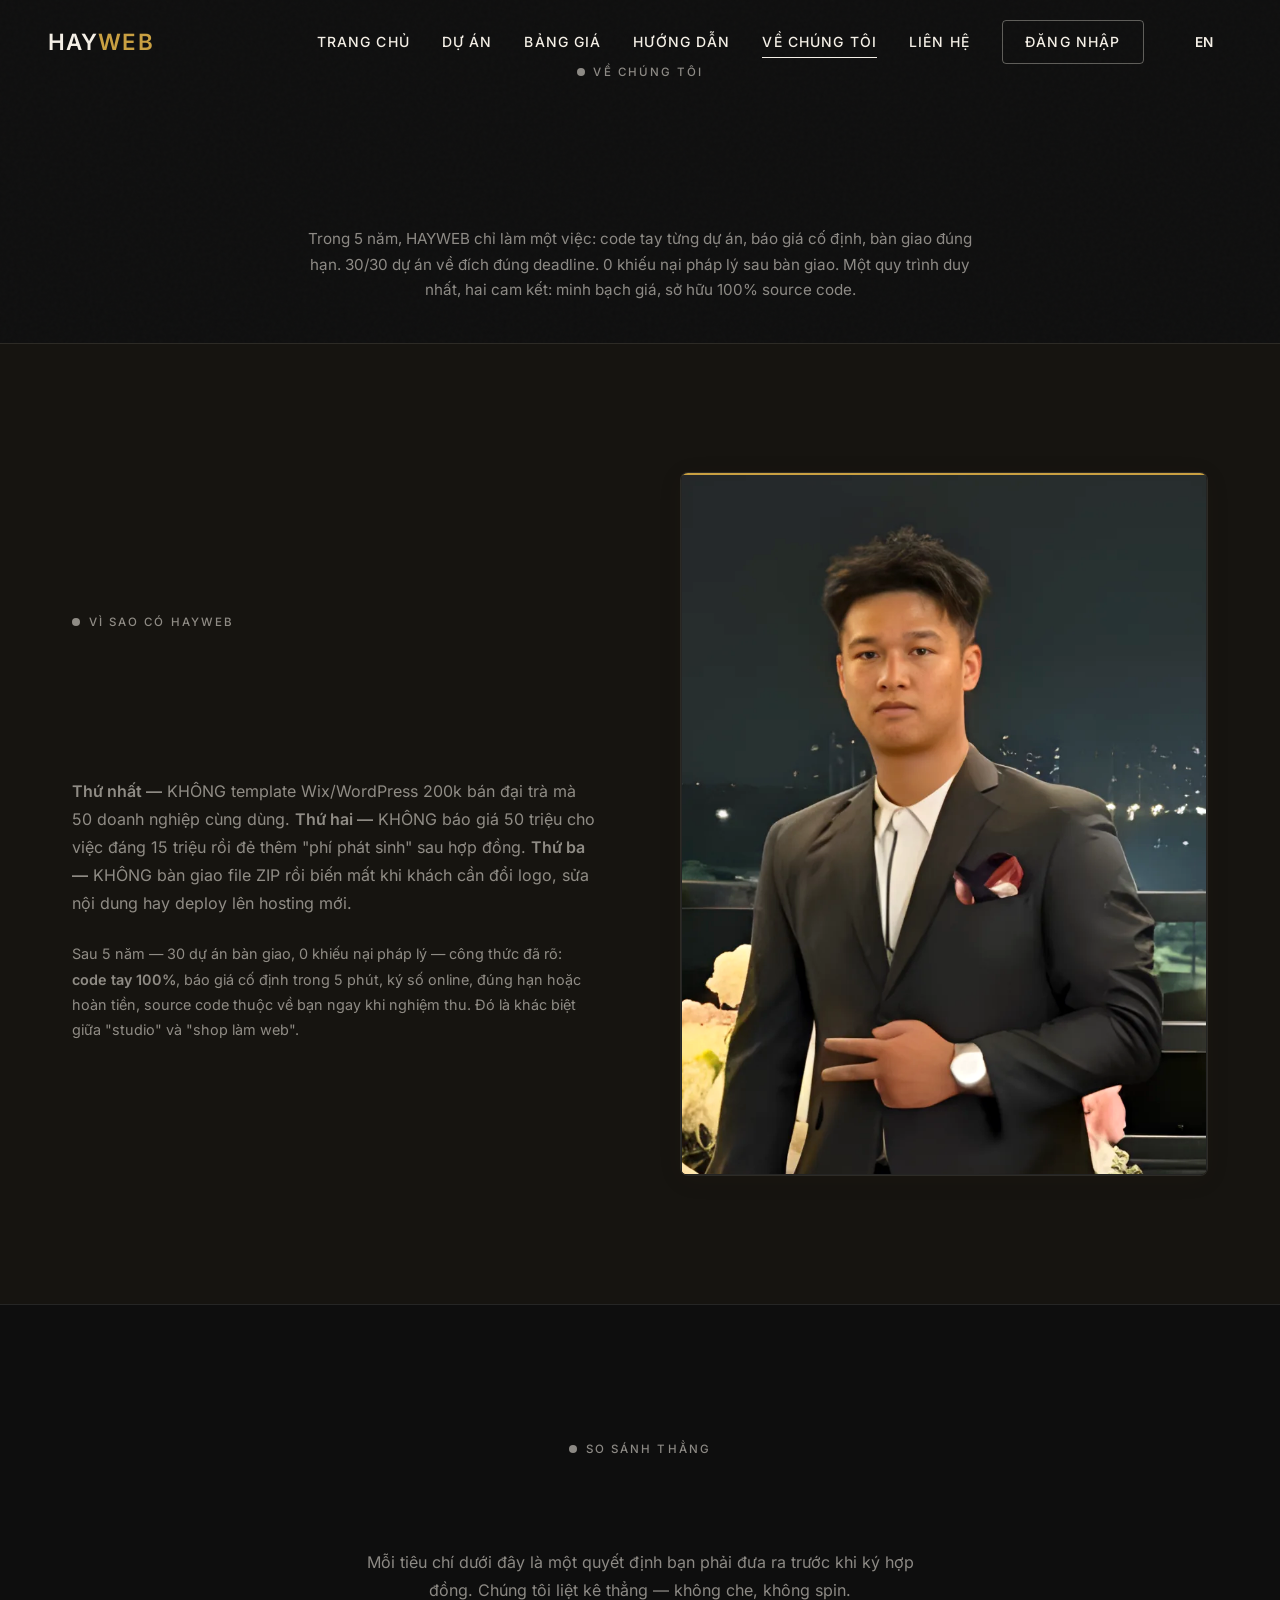
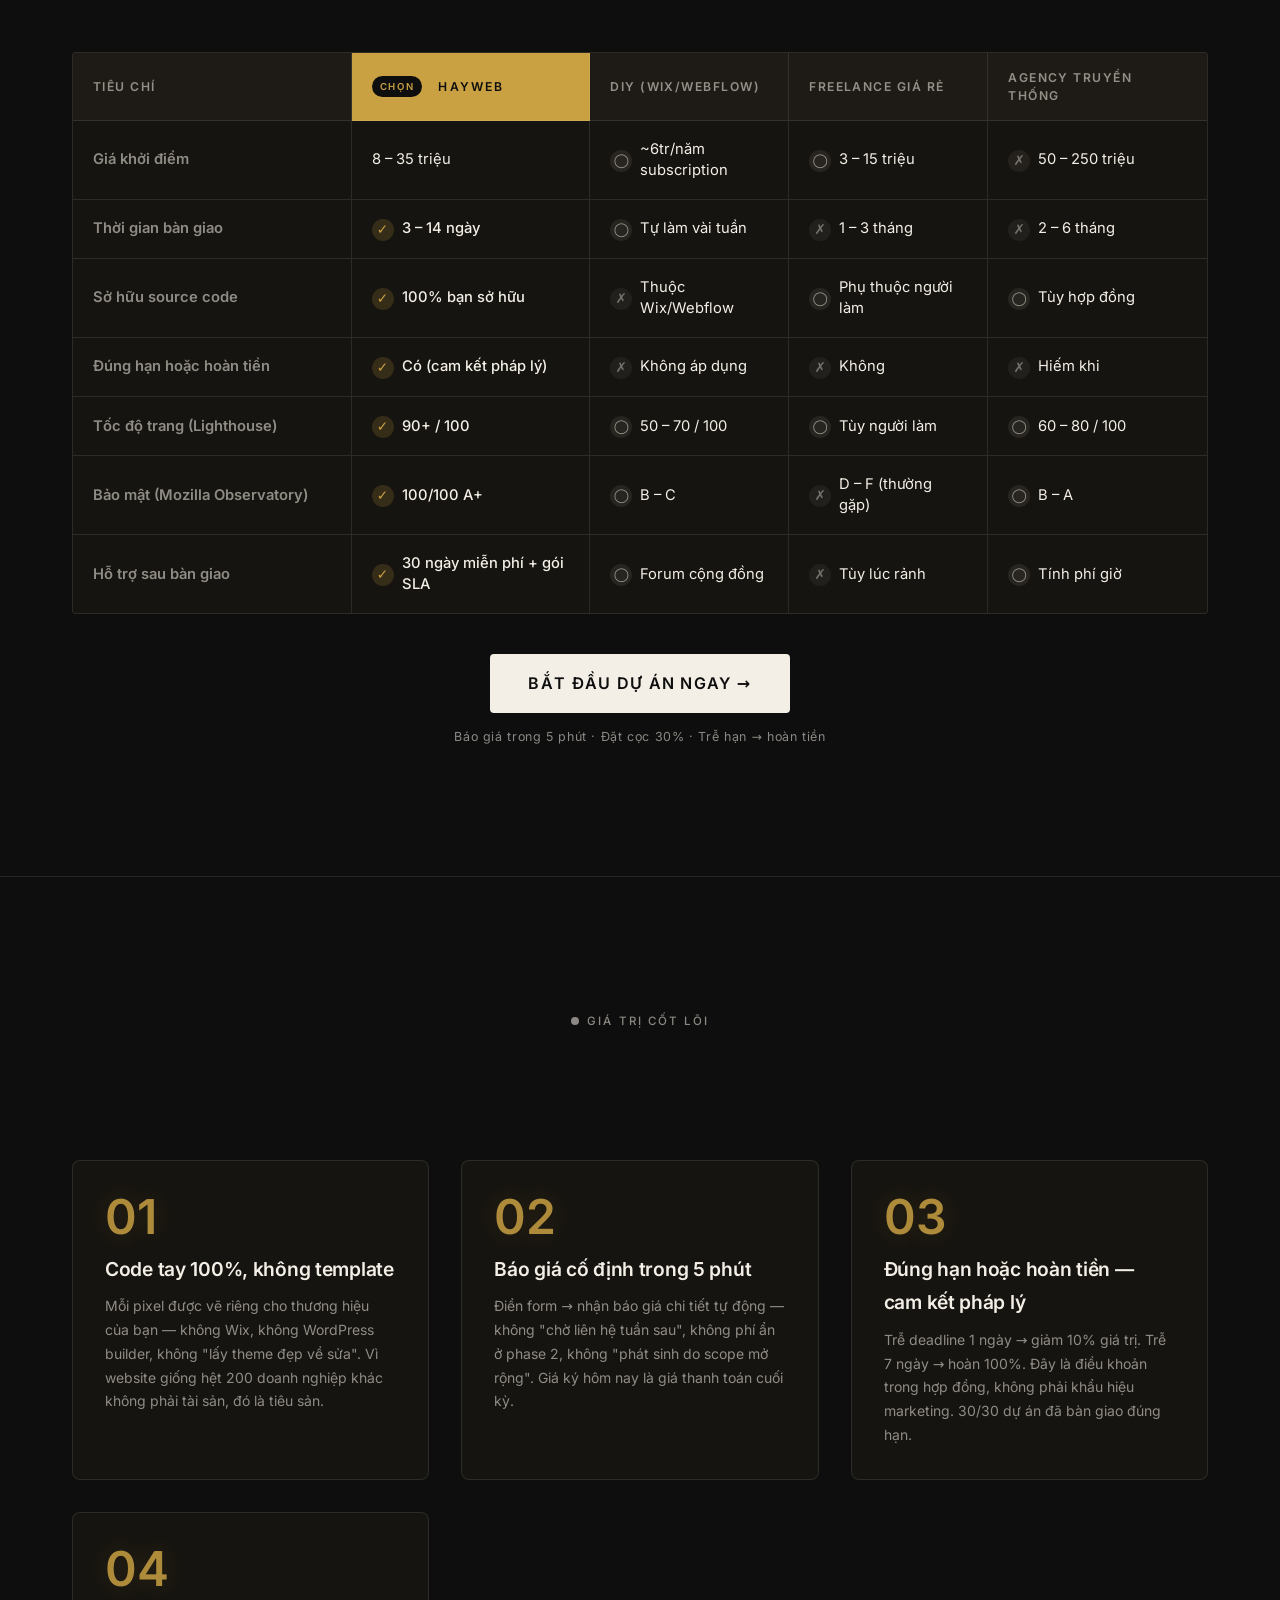
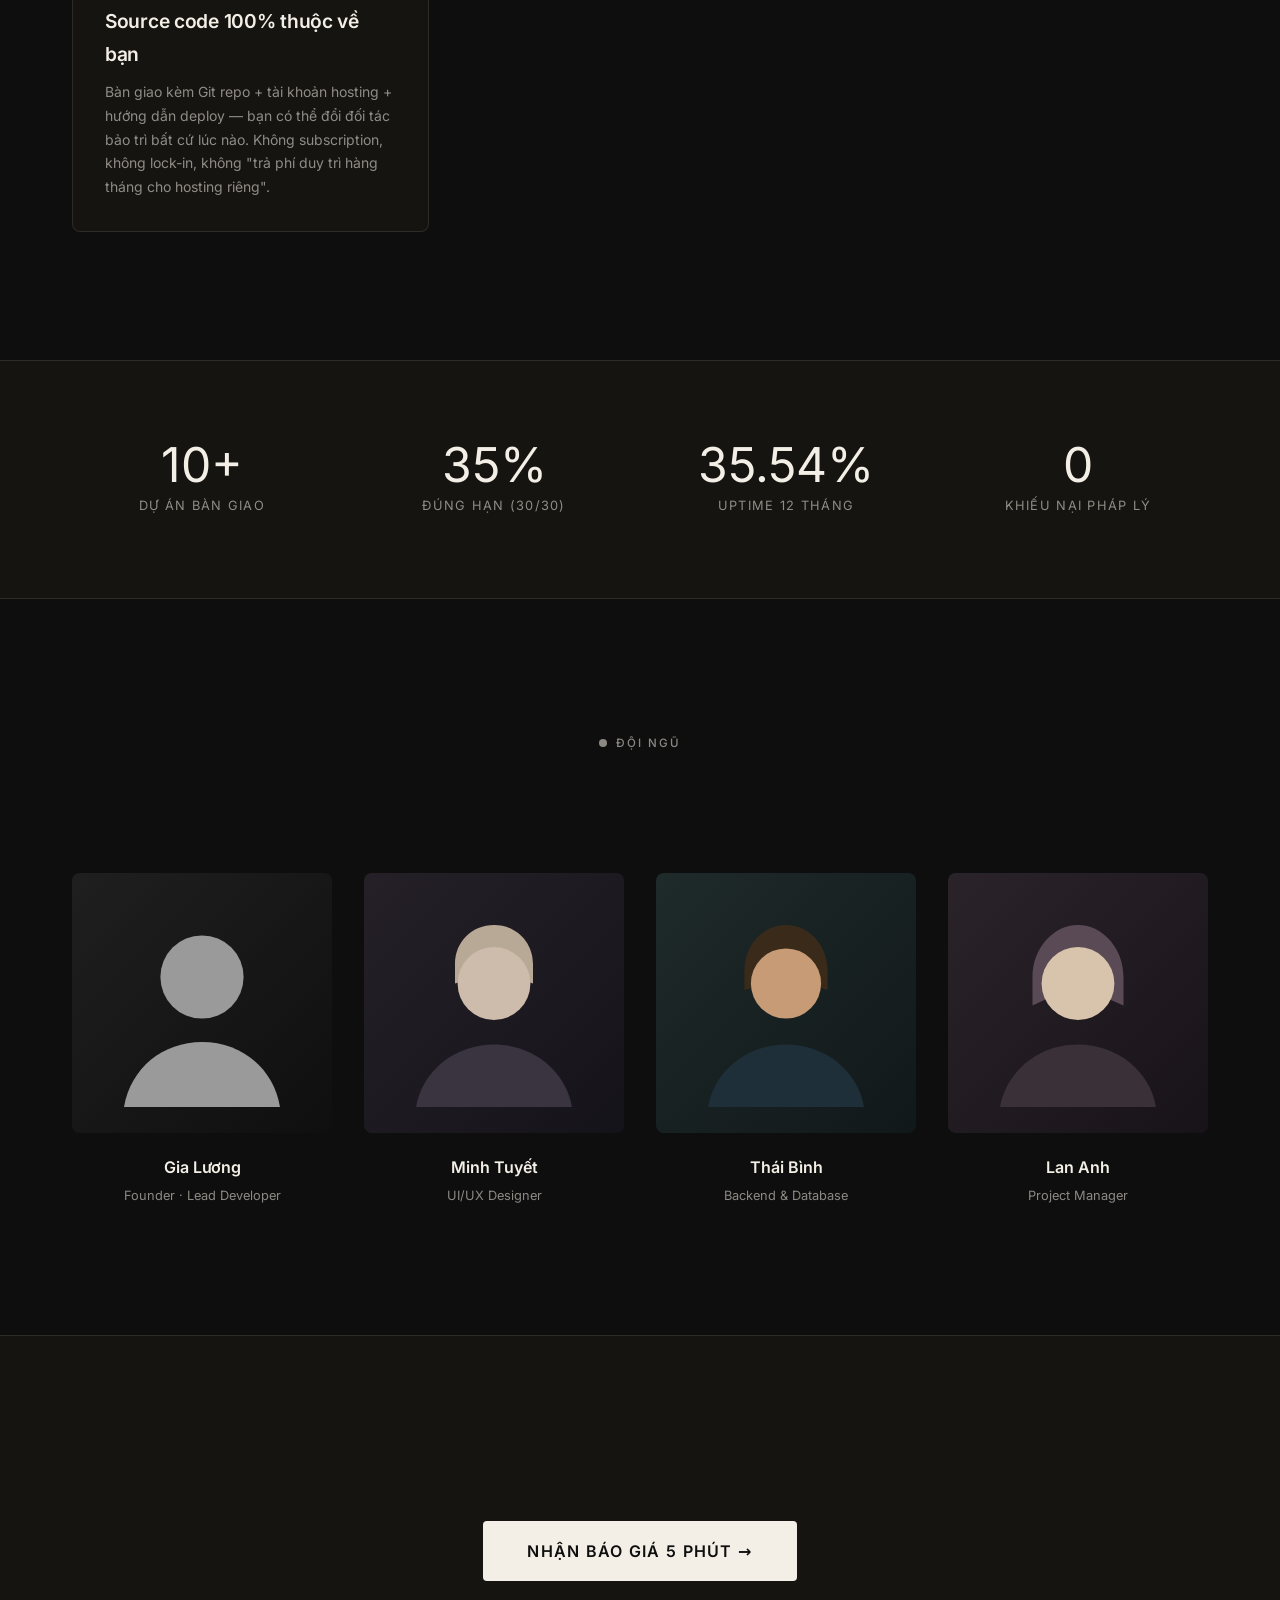
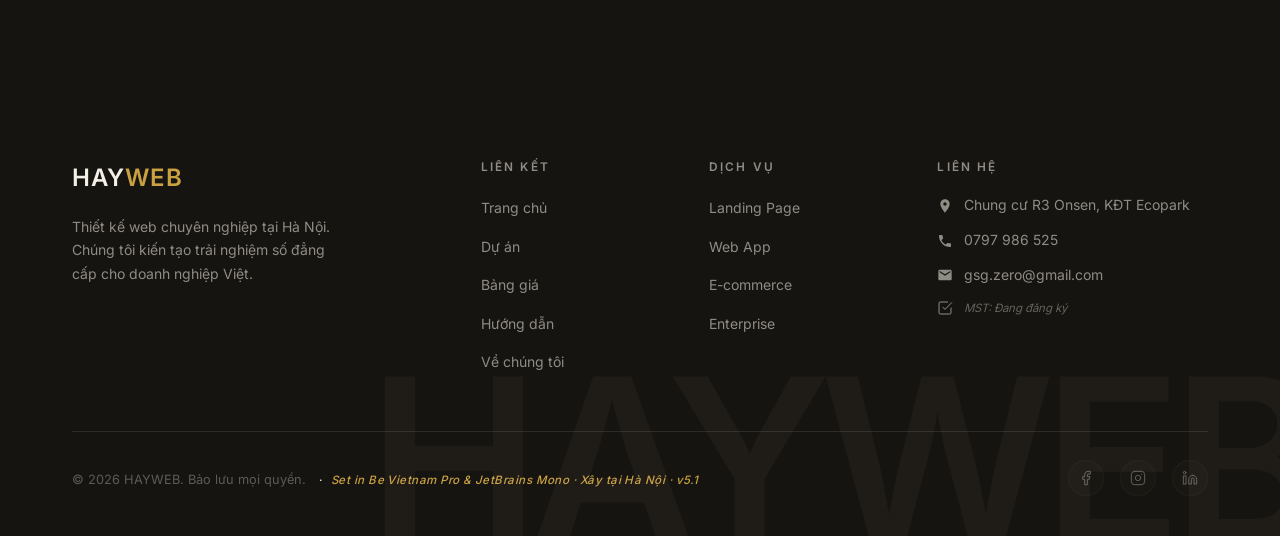
==== commit 7b020fa5: "feat(seo): on-page metadata refactor 8 pages + OG image + Twitter Card Title: 50-60 char optimized w" ====
--- a/about.html
+++ b/about.html
@@ -3,8 +3,22 @@
 <head>
   <meta charset="UTF-8">
   <meta name="viewport" content="width=device-width, initial-scale=1.0">
-  <title>Về chúng tôi – HAYWEB</title>
-  <meta name="description" content="HAYWEB – Đội ngũ chuyên gia thiết kế web hơn 5 năm kinh nghiệm. Chúng tôi kiến tạo trải nghiệm số đẳng cấp.">
+  <title>Đội ngũ thiết kế website HAYWEB Hà Nội — Studio chuyên nghiệp</title>
+  <meta name="description" content="Đội ngũ HAYWEB — 5+ năm thiết kế website cao cấp tại Hà Nội. Founder dẫn dắt từng dự án. Mozilla 100/100, Lighthouse 90+. Khám phá câu chuyện studio.">
+  <meta property="og:title" content="Đội ngũ thiết kế website HAYWEB Hà Nội — Studio chuyên nghiệp">
+  <meta property="og:description" content="Studio HAYWEB — 5+ năm kinh nghiệm thiết kế website cao cấp. Founder trực tiếp tư vấn từng dự án. Câu chuyện + đội ngũ.">
+  <meta property="og:url" content="https://hayweb.vn/about">
+  <meta property="og:type" content="website">
+  <meta property="og:image" content="https://hayweb.vn/images/og-image.jpg">
+  <meta property="og:image:width" content="1200">
+  <meta property="og:image:height" content="630">
+  <meta property="og:image:alt" content="HAYWEB – Studio thiết kế website cao cấp Hà Nội">
+  <meta property="og:locale" content="vi_VN">
+  <meta property="og:site_name" content="HAYWEB">
+  <meta name="twitter:card" content="summary_large_image">
+  <meta name="twitter:title" content="Đội ngũ thiết kế website HAYWEB Hà Nội">
+  <meta name="twitter:description" content="Studio thiết kế website cao cấp tại Hà Nội. Founder dẫn dắt từng dự án.">
+  <meta name="twitter:image" content="https://hayweb.vn/images/og-image.jpg">
   <link rel="icon" href="/favicon.svg" type="image/svg+xml">
   <link rel="canonical" href="https://hayweb.vn/about">
   <link rel="preload" href="fonts/inter-400-latin.woff2" as="font" type="font/woff2">
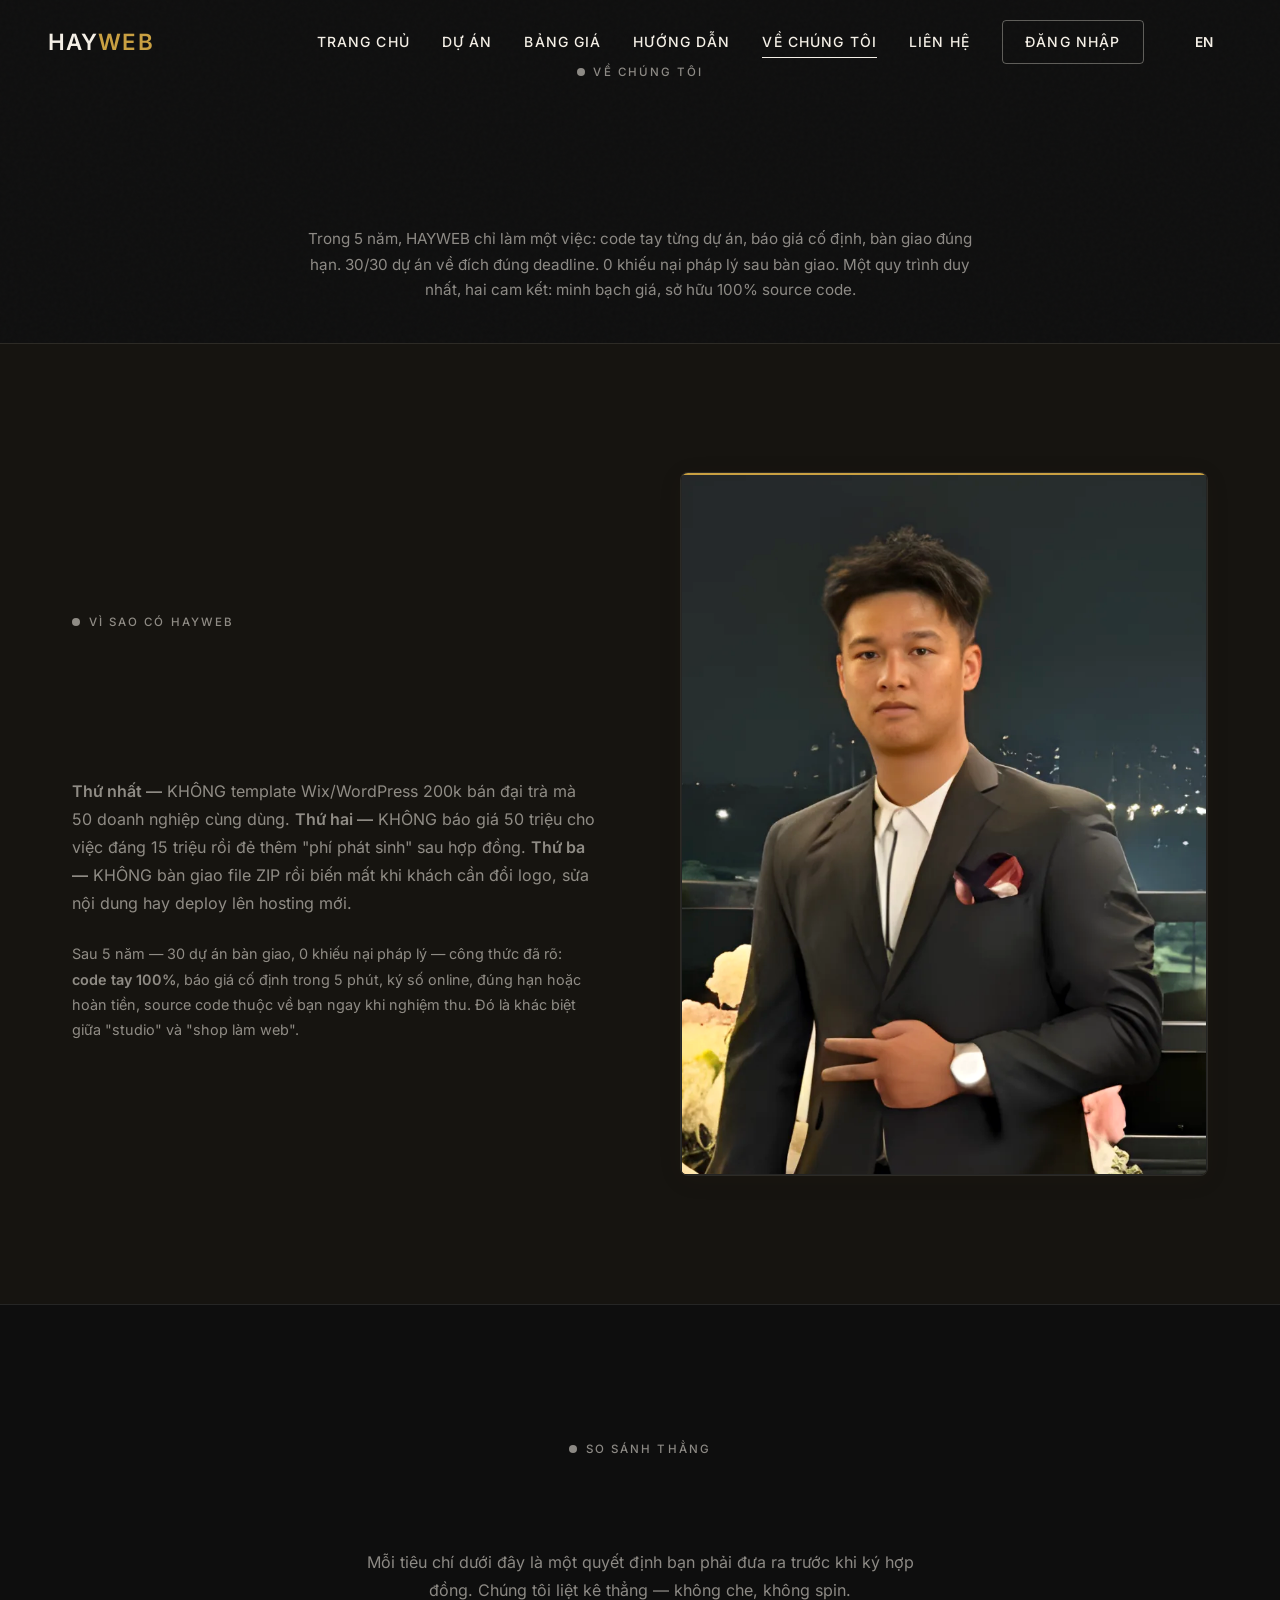
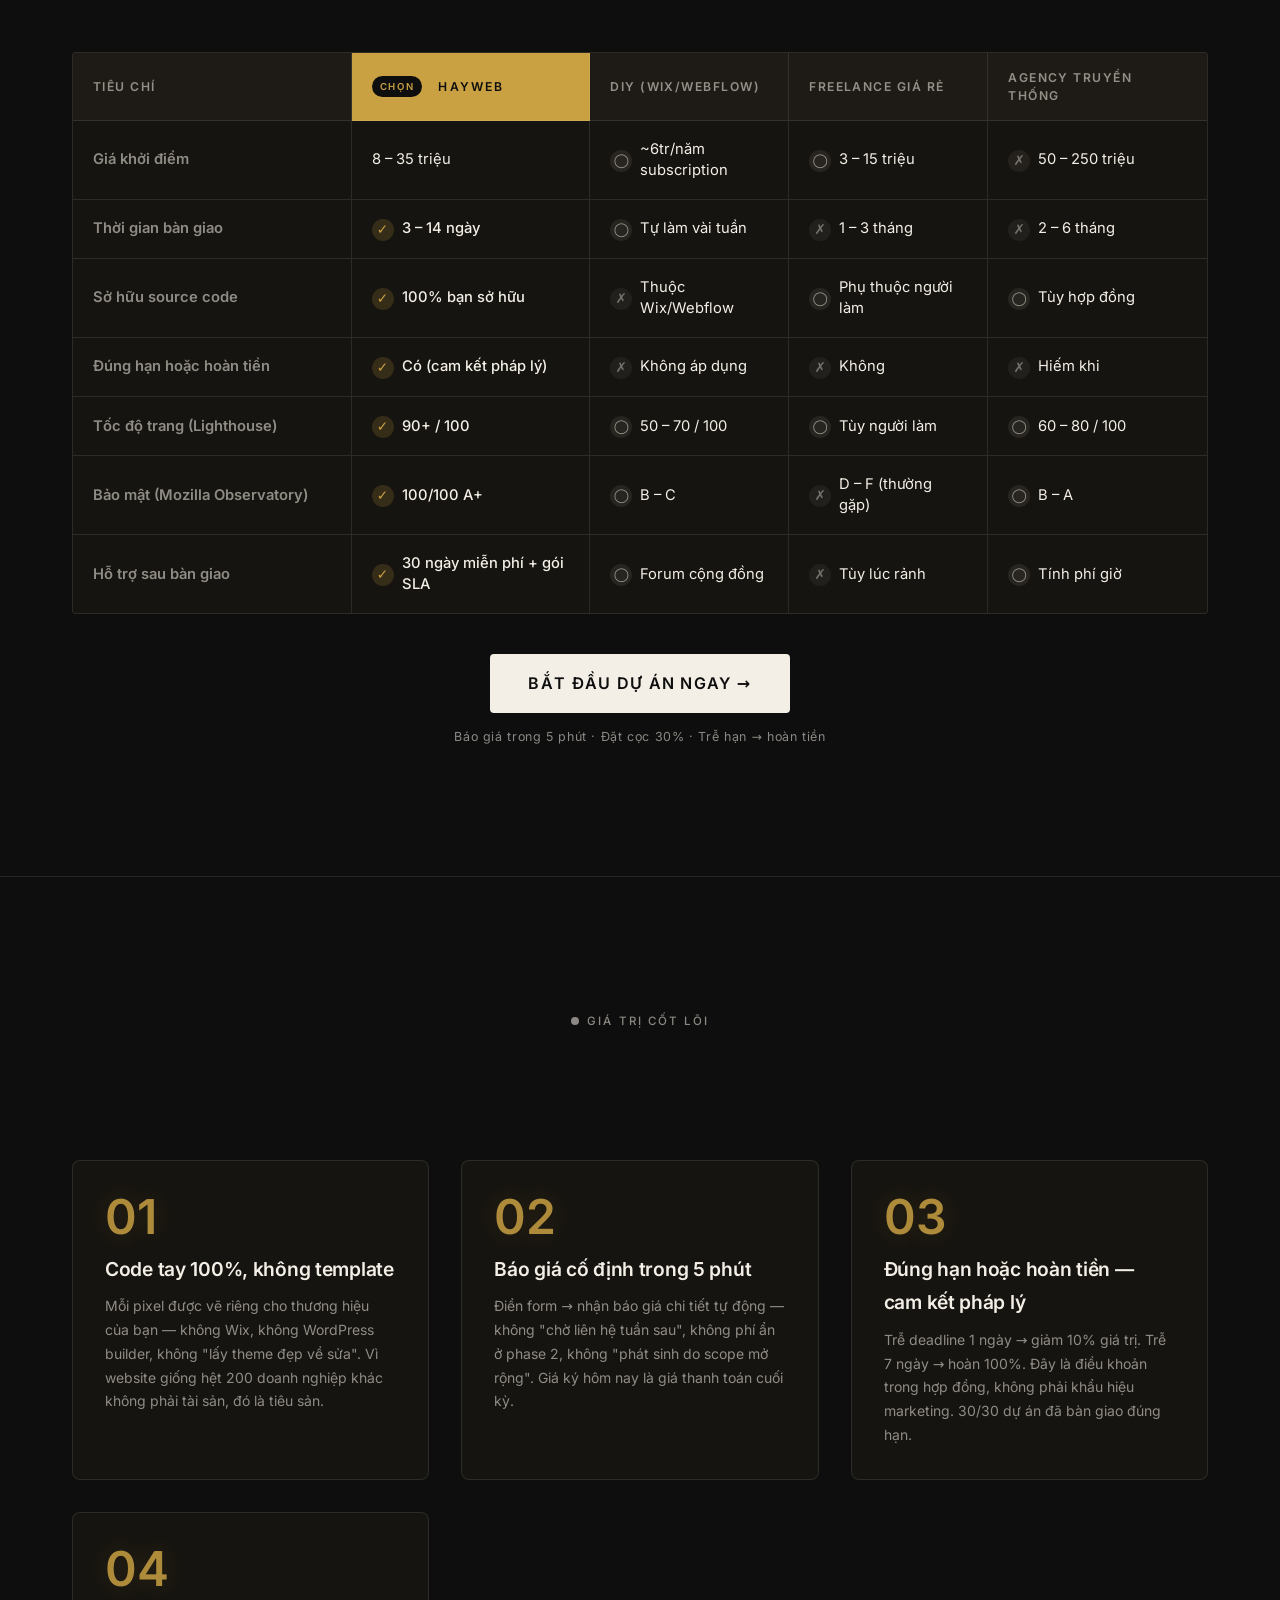
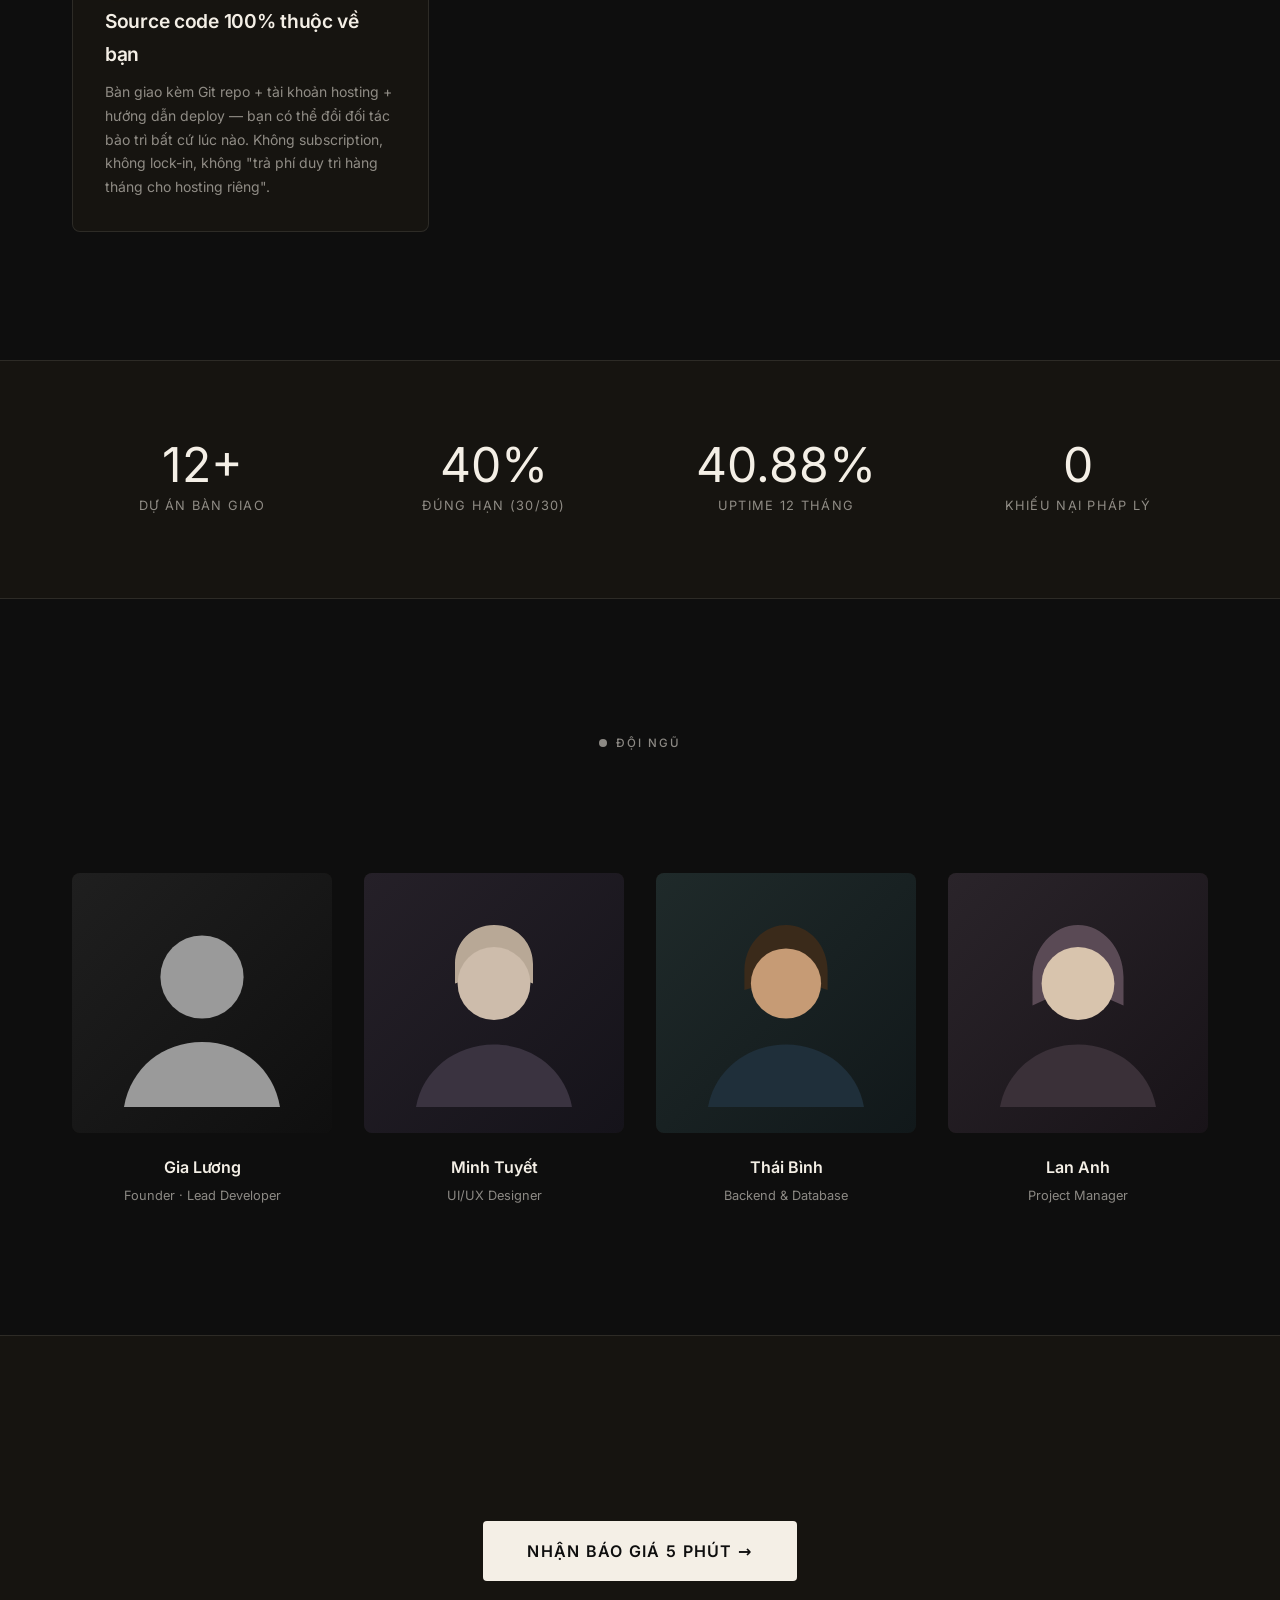
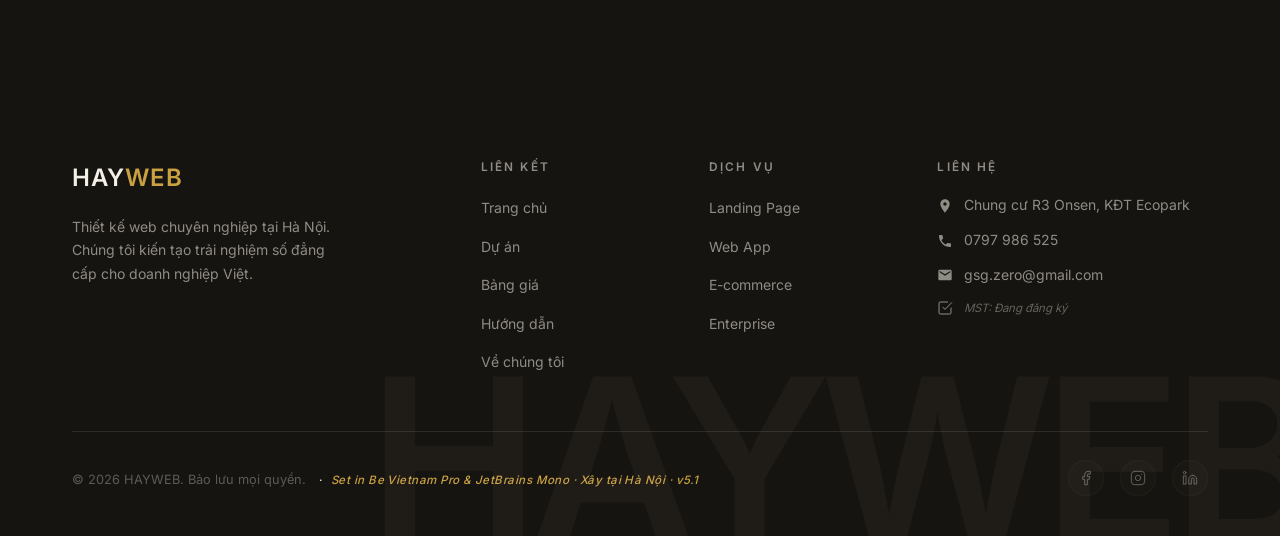
==== commit 8589094f: "feat(seo): BreadcrumbList 5 inner pages + LocalBusiness + ContactPoint Zalo contact.html — Organizat" ====
--- a/about.html
+++ b/about.html
@@ -77,12 +77,21 @@
         "@type": "AboutPage",
         "@id": "https://hayweb.vn/about#webpage",
         "url": "https://hayweb.vn/about",
-        "name": "Về chúng tôi – HAYWEB",
-        "description": "HAYWEB – Đội ngũ chuyên gia thiết kế web hơn 5 năm kinh nghiệm. Chúng tôi kiến tạo trải nghiệm số đẳng cấp.",
+        "name": "Đội ngũ thiết kế website HAYWEB Hà Nội — Studio chuyên nghiệp",
+        "description": "Đội ngũ HAYWEB — 5+ năm thiết kế website cao cấp tại Hà Nội. Founder dẫn dắt từng dự án. Mozilla 100/100, Lighthouse 90+. Khám phá câu chuyện studio.",
         "isPartOf": { "@id": "https://hayweb.vn/#website" },
         "about": { "@id": "https://hayweb.vn/#organization" },
         "mainEntity": { "@id": "https://hayweb.vn/about#gialuong" },
+        "breadcrumb": { "@id": "https://hayweb.vn/about#breadcrumb" },
         "inLanguage": "vi"
+      },
+      {
+        "@type": "BreadcrumbList",
+        "@id": "https://hayweb.vn/about#breadcrumb",
+        "itemListElement": [
+          { "@type": "ListItem", "position": 1, "name": "Trang chủ", "item": "https://hayweb.vn/" },
+          { "@type": "ListItem", "position": 2, "name": "Về chúng tôi", "item": "https://hayweb.vn/about" }
+        ]
       }
     ]
   }
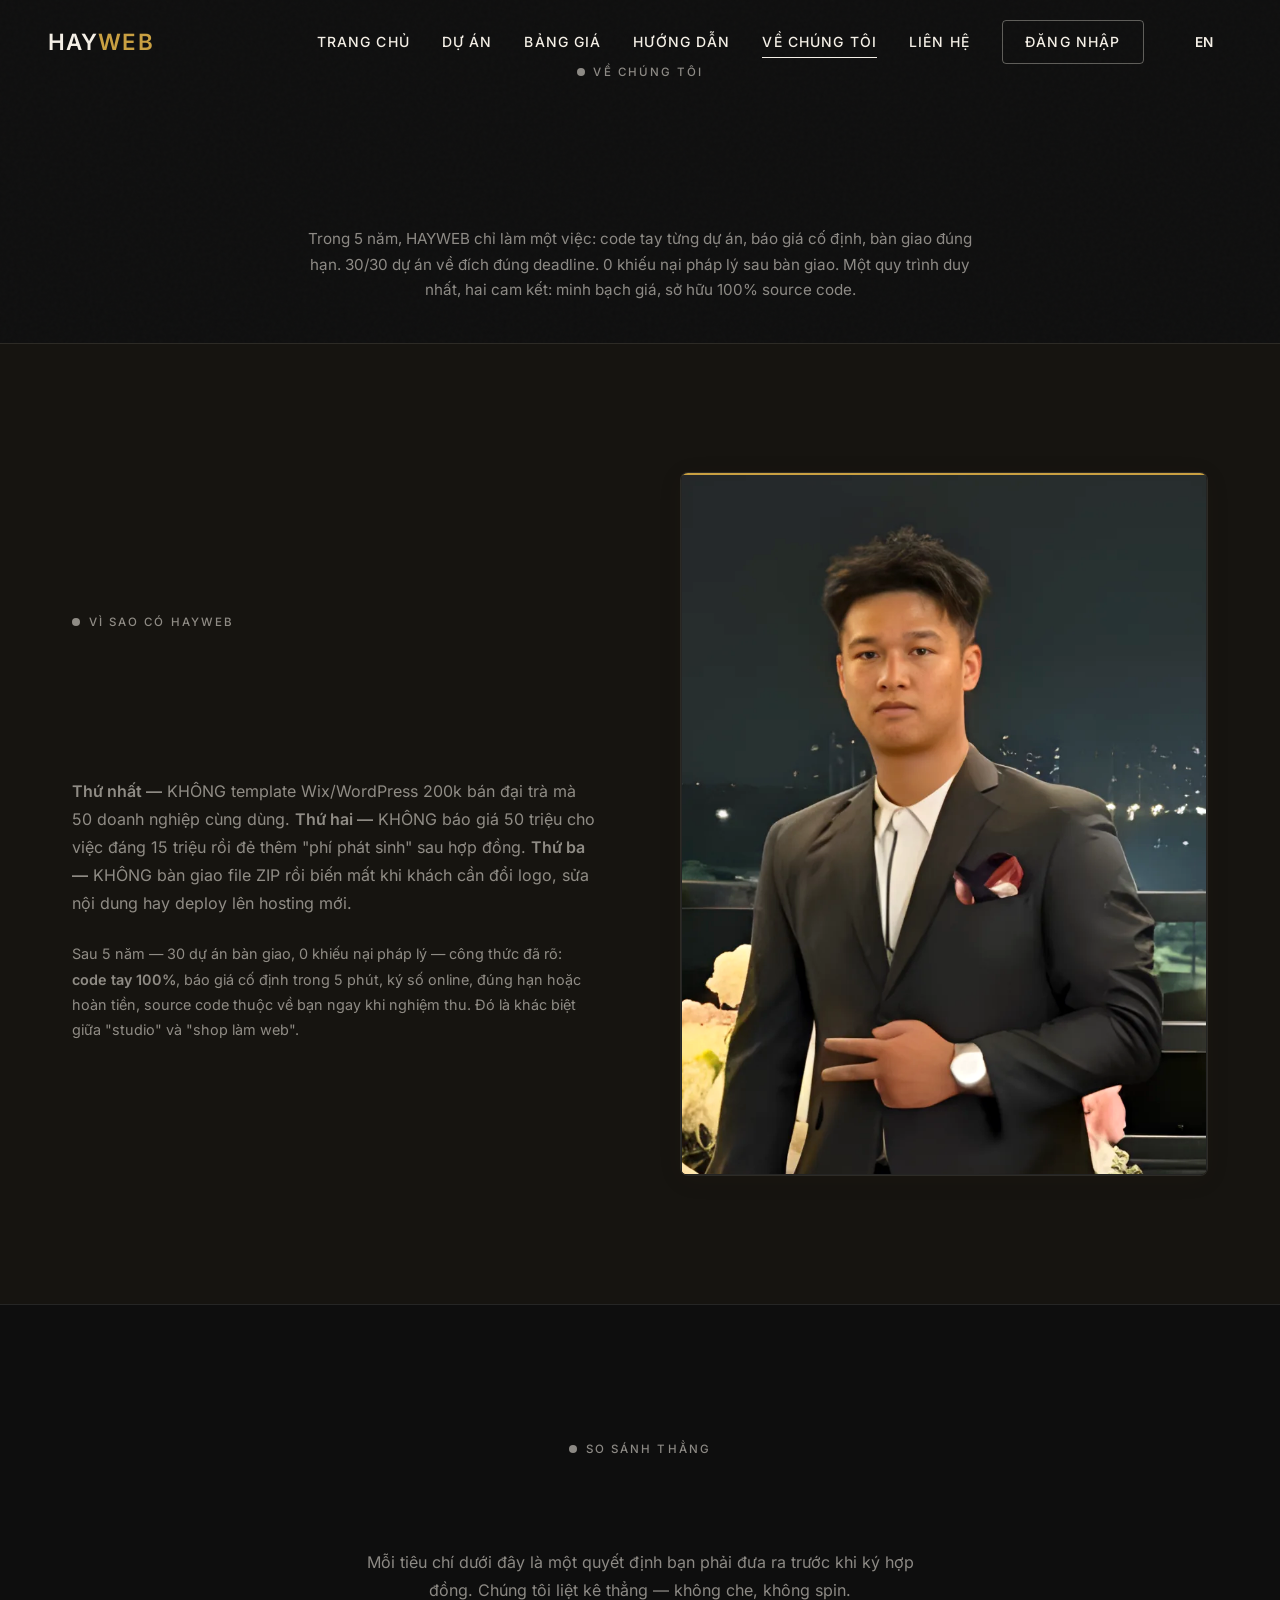
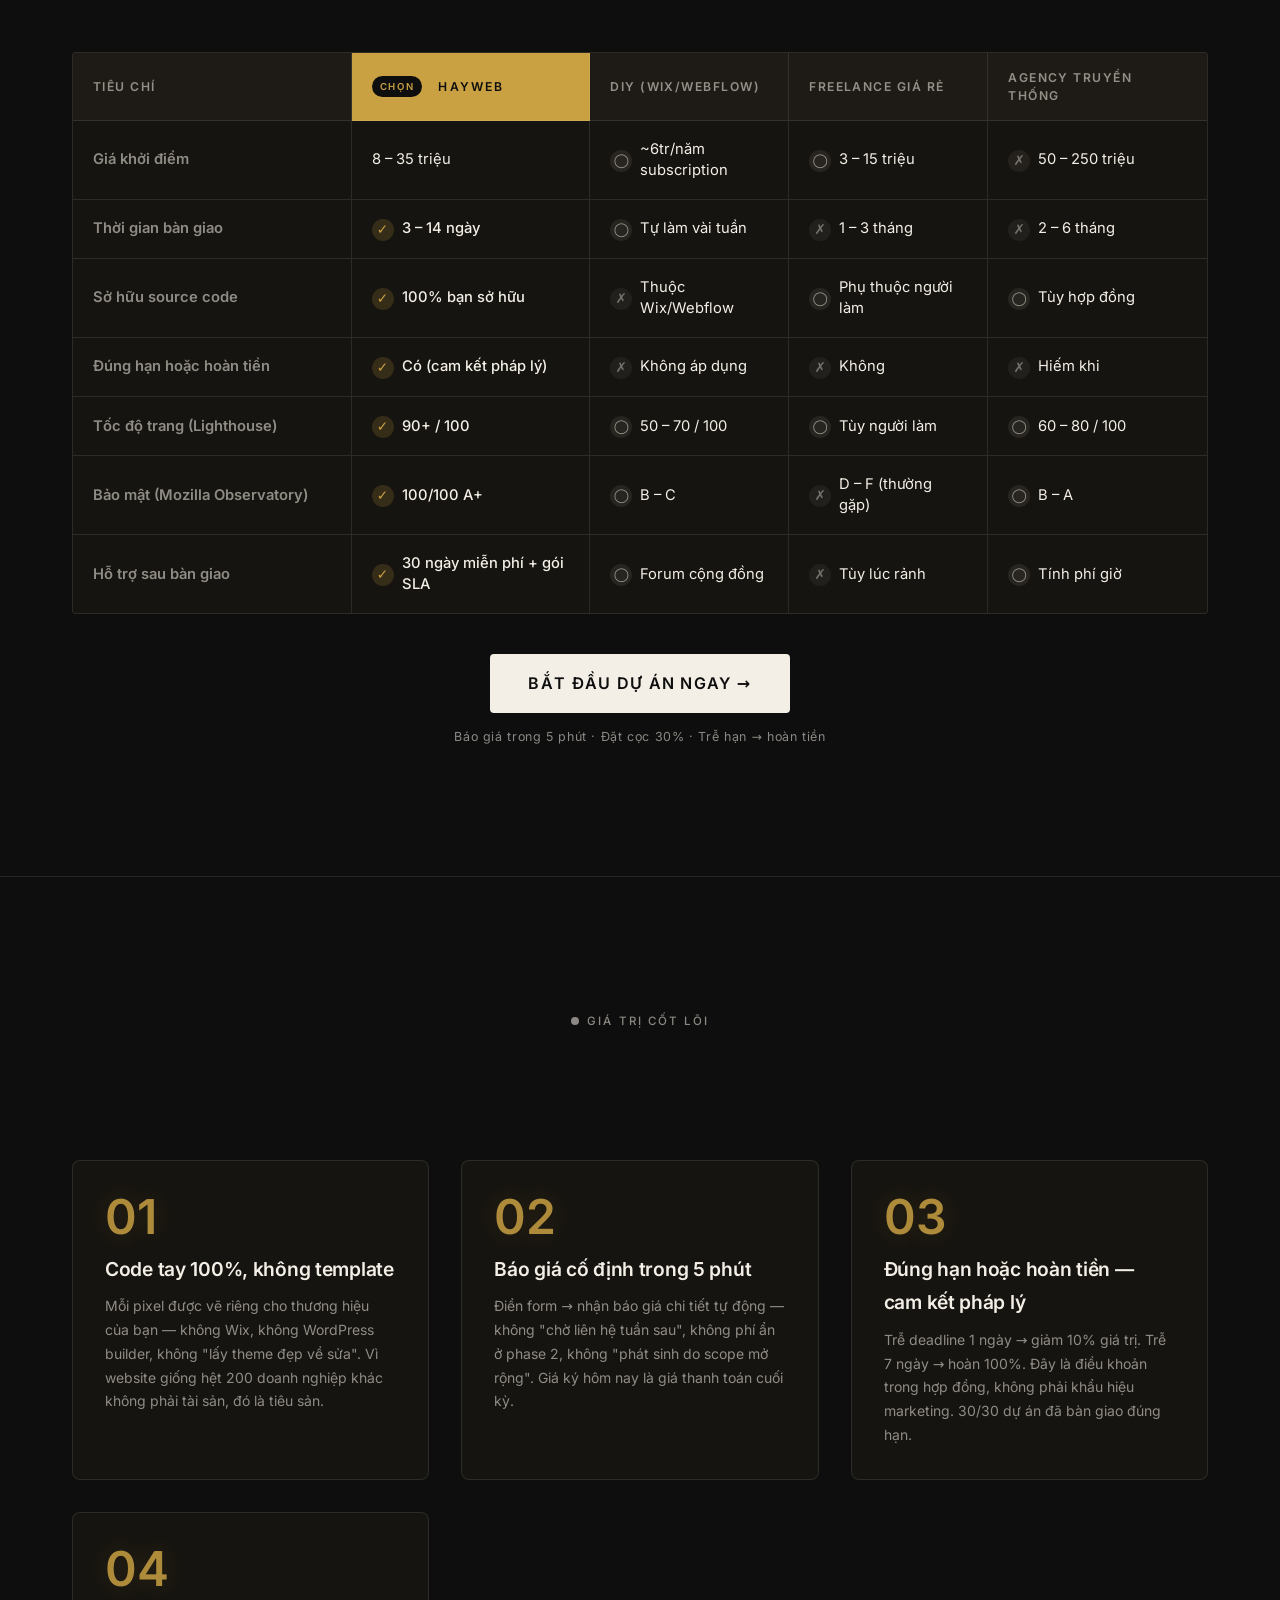
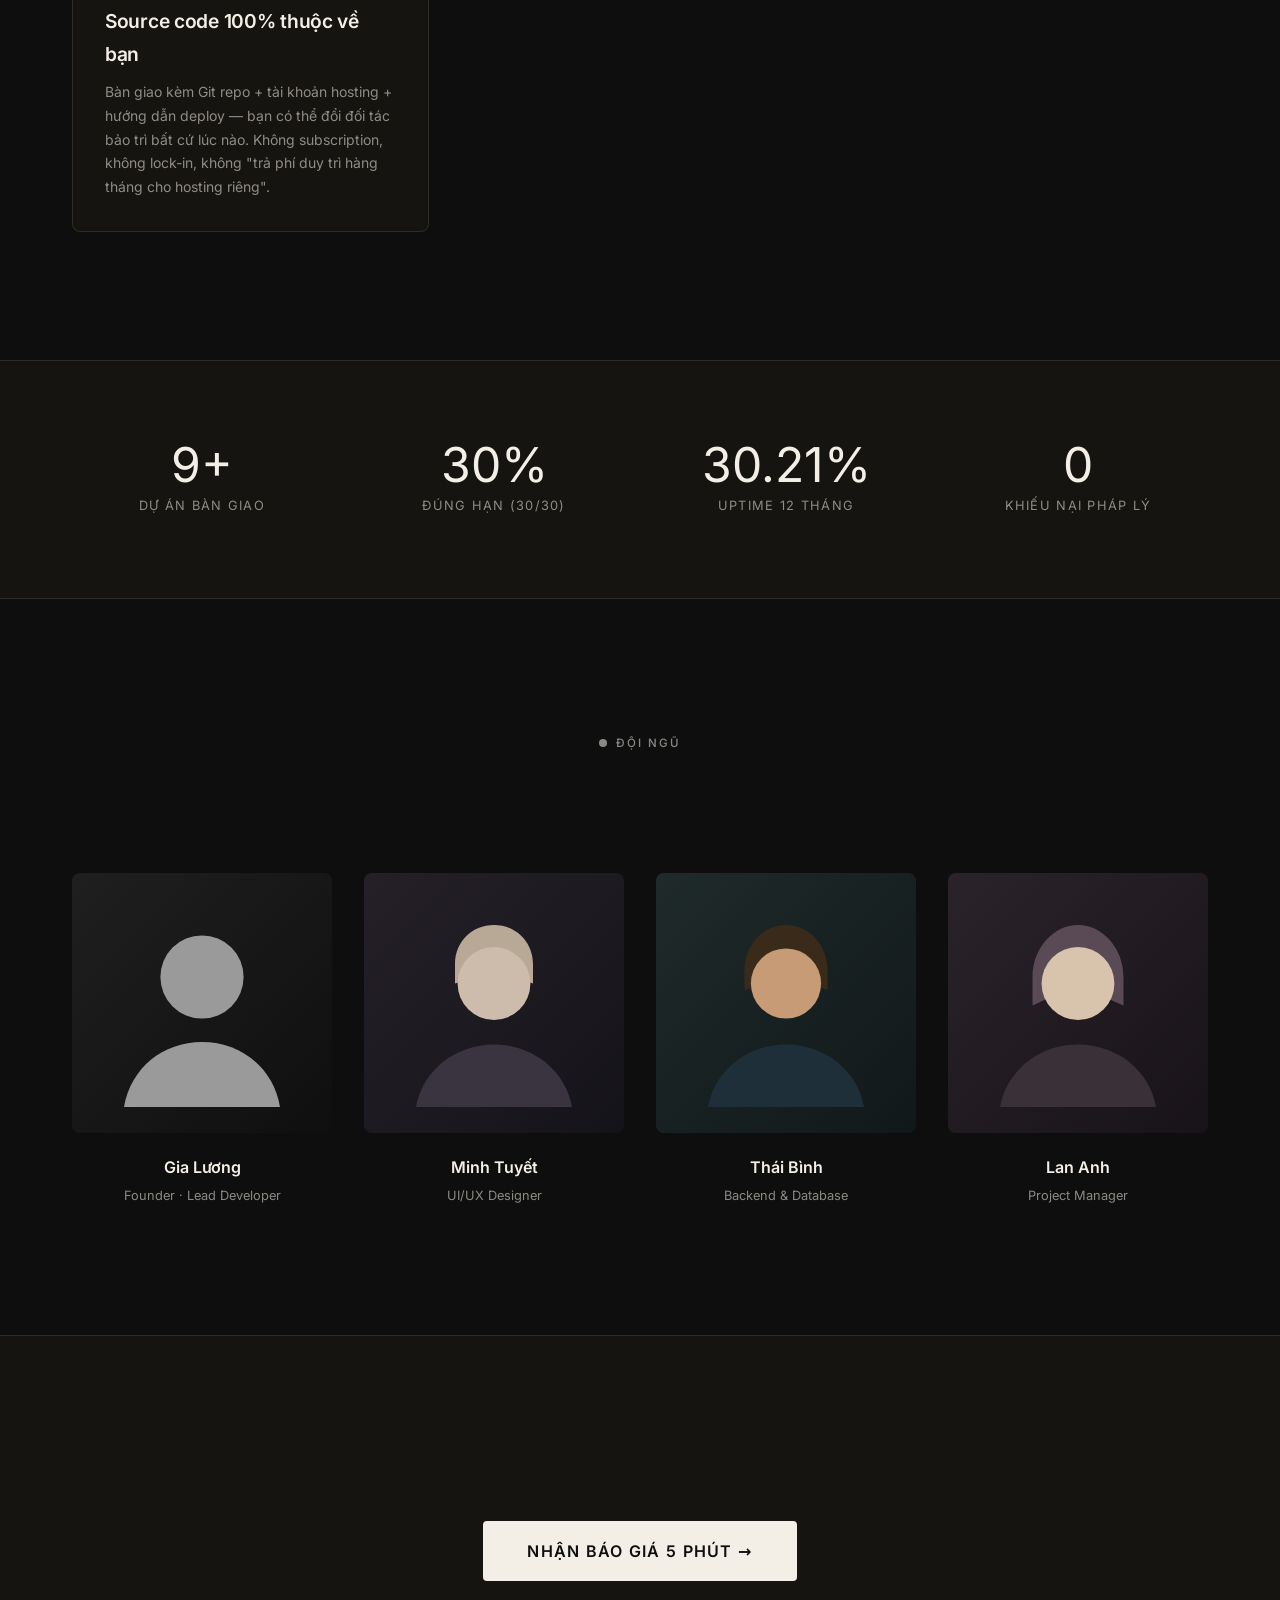
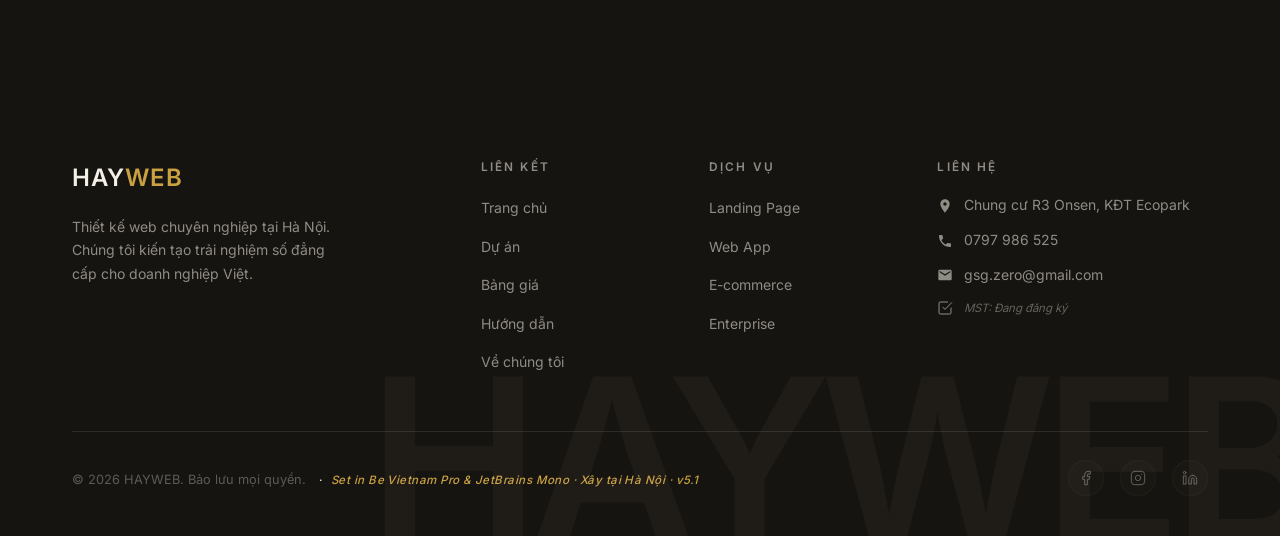
==== commit 36da20e8: "perf(critical-path): defer supabase 35KB + lazy-load analytics 155KB behind interaction CRITICAL PAT" ====
--- a/about.html
+++ b/about.html
@@ -199,14 +199,11 @@
 
 <footer id="footer"></footer>
 
-<script src="js/supabase.min.js"></script>
 <script src="js/config.js"></script>
 <script src="js/page-about.js"></script>
 
 <!-- Analytics & Tracking (self-hosted) -->
-<script defer src="js/gtag.js"></script>
-<script defer src="js/analytics.js"></script>
-<script defer src="js/clarity-setup.js"></script>
 <script defer src="js/web-vitals.js"></script>
+<script defer src="js/analytics-loader.js"></script>
 </body>
 </html>
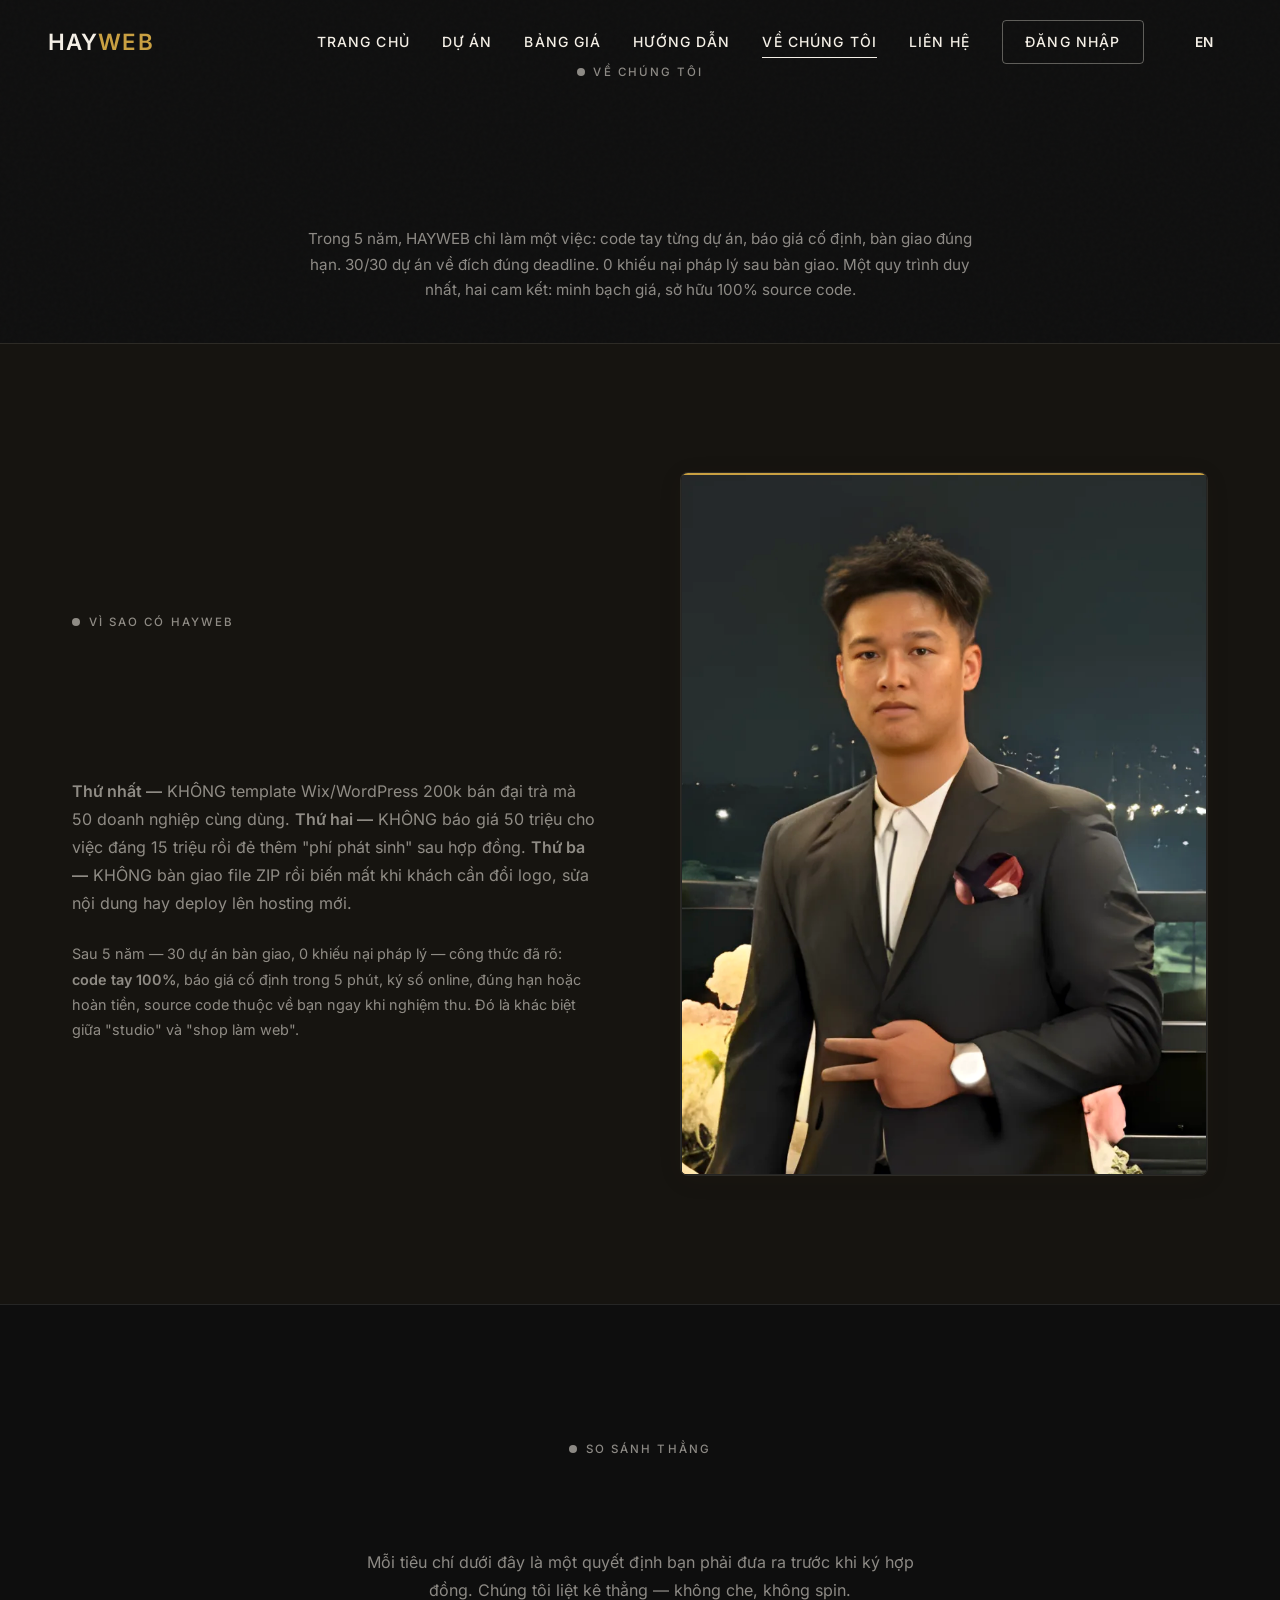
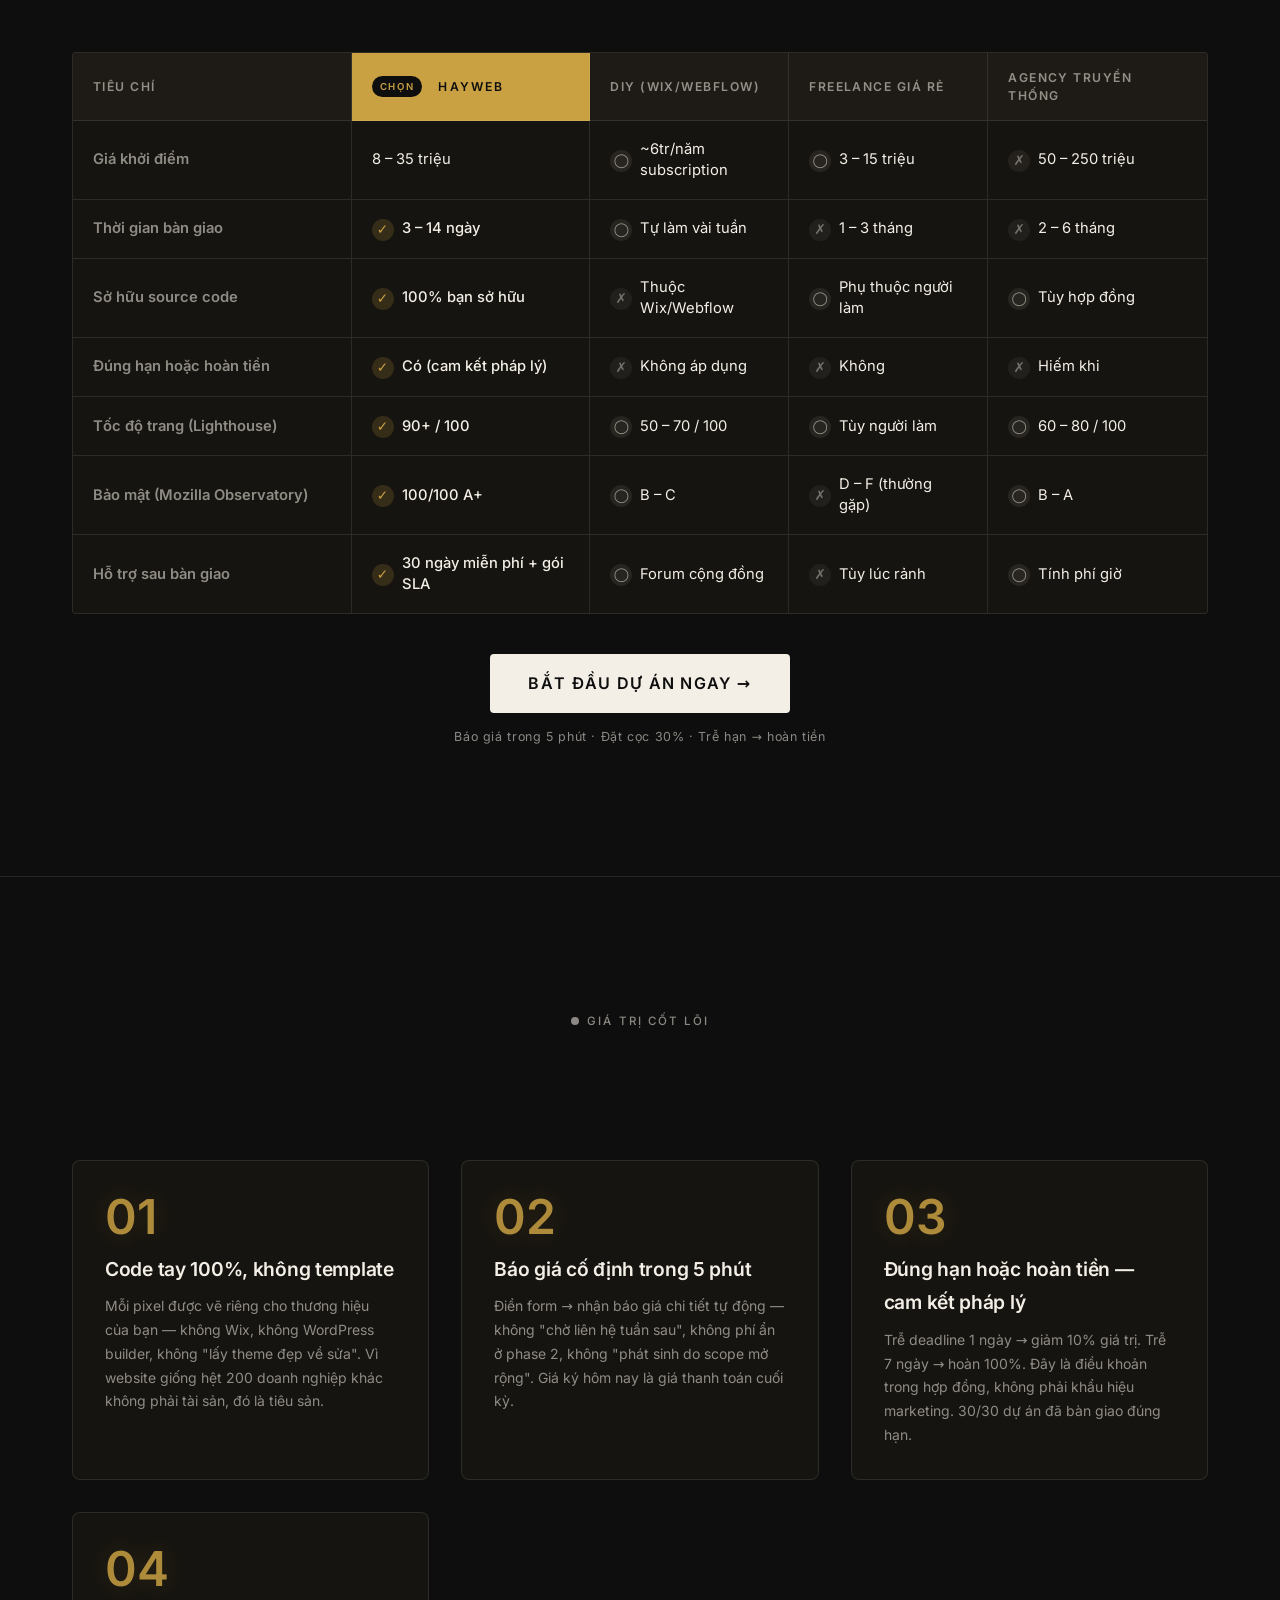
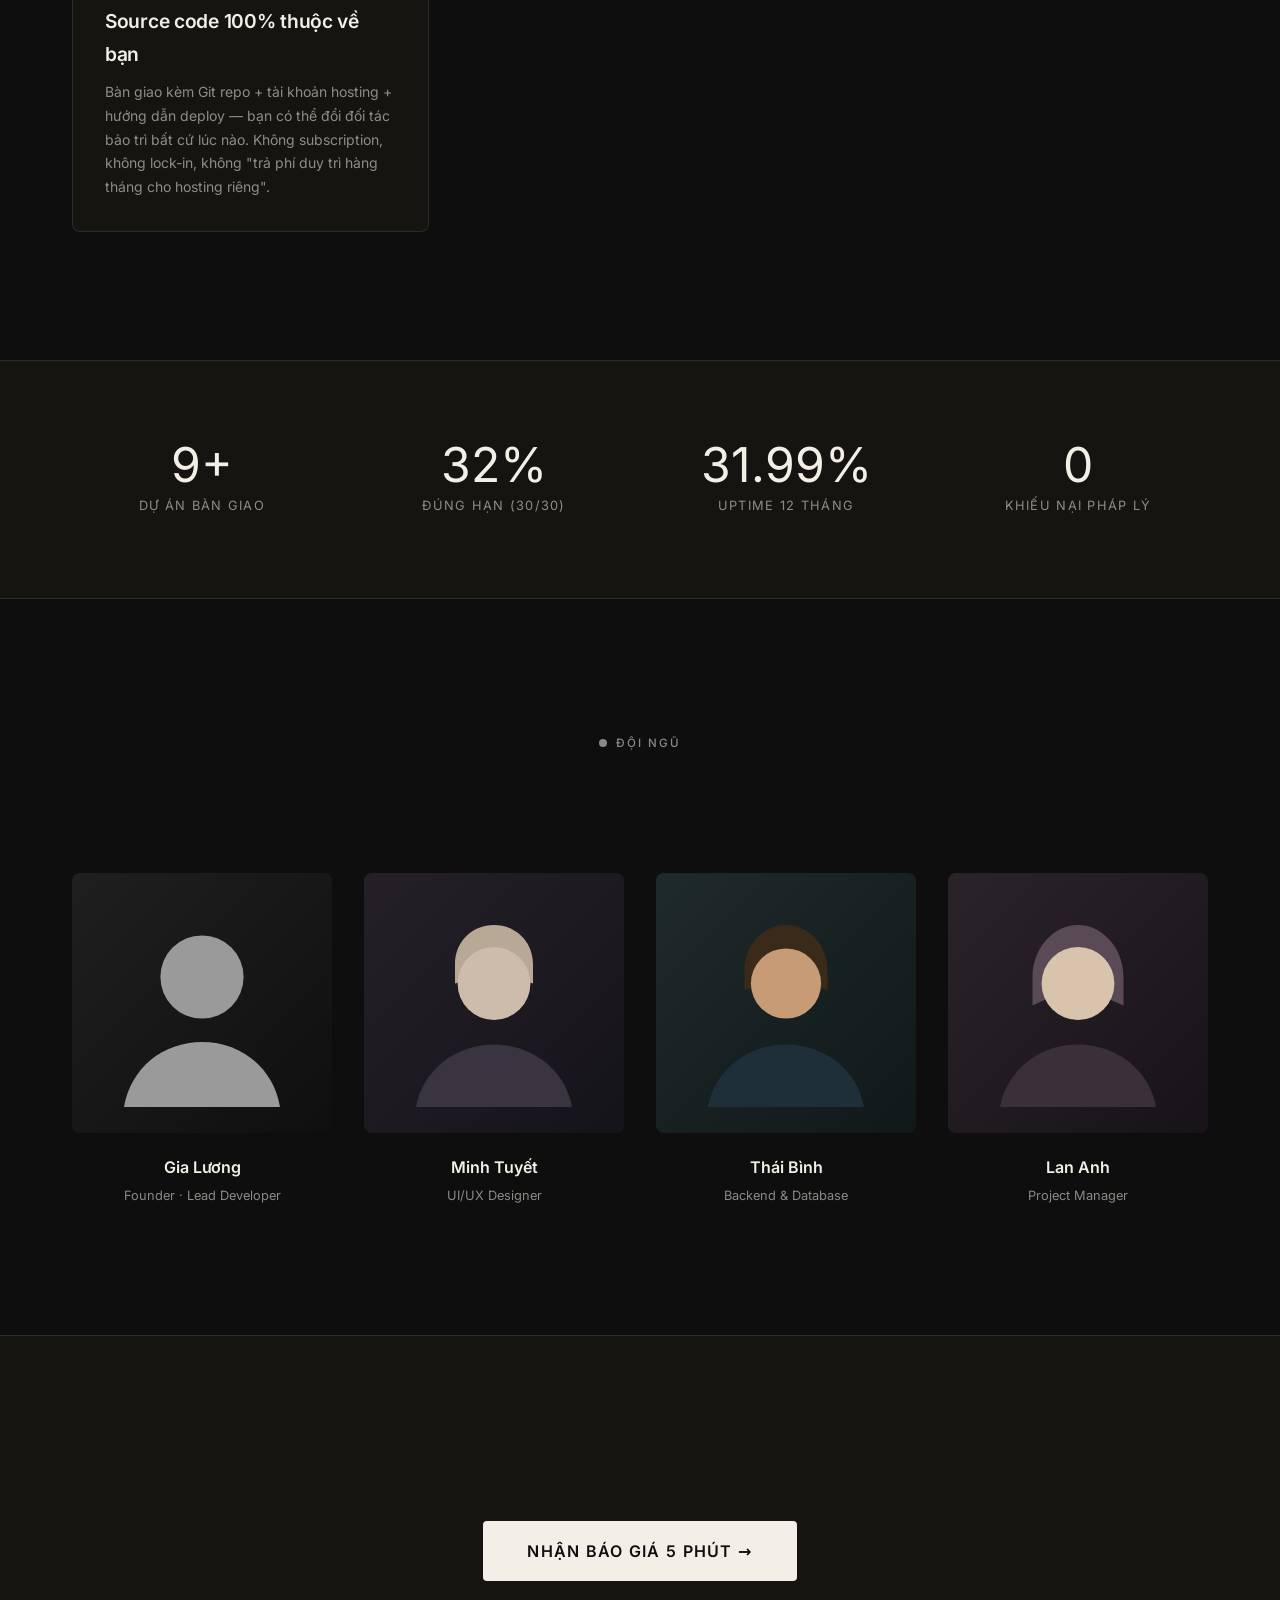
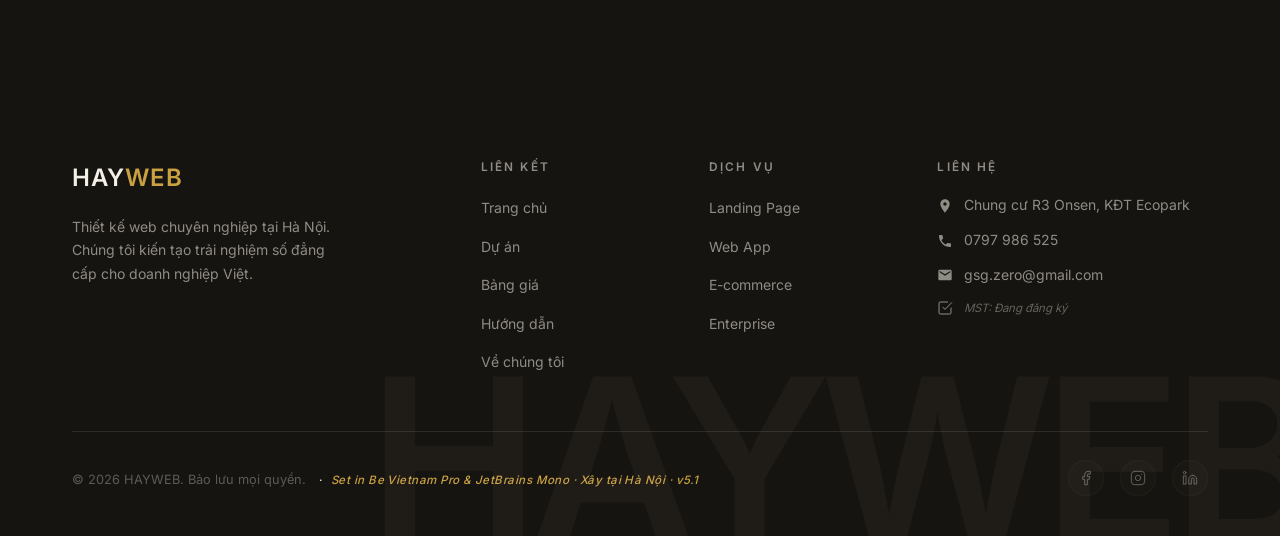
==== commit 67e0f9d2: "perf(cls+fonts): inline min-height for JS-rendered sections + crossorigin font preload CLS fix (inde" ====
--- a/about.html
+++ b/about.html
@@ -21,10 +21,10 @@
   <meta name="twitter:image" content="https://hayweb.vn/images/og-image.jpg">
   <link rel="icon" href="/favicon.svg" type="image/svg+xml">
   <link rel="canonical" href="https://hayweb.vn/about">
-  <link rel="preload" href="fonts/inter-400-latin.woff2" as="font" type="font/woff2">
-  <link rel="preload" href="fonts/inter-600-latin.woff2" as="font" type="font/woff2">
-  <link rel="preload" href="fonts/playfair-roman-latin.woff2" as="font" type="font/woff2">
-  <link rel="preload" href="fonts/bvp-400-vi.woff2" as="font" type="font/woff2">
+  <link rel="preload" href="fonts/inter-400-latin.woff2" as="font" type="font/woff2" crossorigin>
+  <link rel="preload" href="fonts/inter-600-latin.woff2" as="font" type="font/woff2" crossorigin>
+  <link rel="preload" href="fonts/playfair-roman-latin.woff2" as="font" type="font/woff2" crossorigin>
+  <link rel="preload" href="fonts/bvp-400-vi.woff2" as="font" type="font/woff2" crossorigin>
   <link rel="stylesheet" href="css/style.css">
   <script type="application/ld+json">
   {
--- a/css/style.css
+++ b/css/style.css
@@ -1,5960 +1 @@
-/* ===== FONTS ===== */
-/* Be Vietnam Pro — display + body */
-@font-face {
-  font-family: 'Be Vietnam Pro';
-  font-style: normal; font-weight: 300; font-display: swap;
-  src: url('../fonts/bvp-300-vi.woff2') format('woff2');
-  unicode-range: U+0102-0103, U+0110-0111, U+0128-0129, U+0168-0169, U+01A0-01A1, U+01AF-01B0, U+0300-0301, U+0303-0304, U+0308-0309, U+0323, U+0329, U+1EA0-1EF9, U+20AB;
-}
-@font-face {
-  font-family: 'Be Vietnam Pro';
-  font-style: normal; font-weight: 300; font-display: swap;
-  src: url('../fonts/bvp-300-latin.woff2') format('woff2');
-  unicode-range: U+0000-00FF, U+0131, U+0152-0153, U+02BB-02BC, U+02C6, U+02DA, U+02DC, U+0304, U+0308, U+0329, U+2000-206F, U+20AC, U+2122, U+2191, U+2193, U+2212, U+2215, U+FEFF, U+FFFD;
-}
-@font-face {
-  font-family: 'Be Vietnam Pro';
-  font-style: normal; font-weight: 400; font-display: swap;
-  src: url('../fonts/bvp-400-vi.woff2') format('woff2');
-  unicode-range: U+0102-0103, U+0110-0111, U+0128-0129, U+0168-0169, U+01A0-01A1, U+01AF-01B0, U+0300-0301, U+0303-0304, U+0308-0309, U+0323, U+0329, U+1EA0-1EF9, U+20AB;
-}
-@font-face {
-  font-family: 'Be Vietnam Pro';
-  font-style: normal; font-weight: 400; font-display: swap;
-  src: url('../fonts/bvp-400-latin.woff2') format('woff2');
-  unicode-range: U+0000-00FF, U+0131, U+0152-0153, U+02BB-02BC, U+02C6, U+02DA, U+02DC, U+0304, U+0308, U+0329, U+2000-206F, U+20AC, U+2122, U+2191, U+2193, U+2212, U+2215, U+FEFF, U+FFFD;
-}
-@font-face {
-  font-family: 'Be Vietnam Pro';
-  font-style: normal; font-weight: 600; font-display: swap;
-  src: url('../fonts/bvp-600-vi.woff2') format('woff2');
-  unicode-range: U+0102-0103, U+0110-0111, U+0128-0129, U+0168-0169, U+01A0-01A1, U+01AF-01B0, U+0300-0301, U+0303-0304, U+0308-0309, U+0323, U+0329, U+1EA0-1EF9, U+20AB;
-}
-@font-face {
-  font-family: 'Be Vietnam Pro';
-  font-style: normal; font-weight: 600; font-display: swap;
-  src: url('../fonts/bvp-600-latin.woff2') format('woff2');
-  unicode-range: U+0000-00FF, U+0131, U+0152-0153, U+02BB-02BC, U+02C6, U+02DA, U+02DC, U+0304, U+0308, U+0329, U+2000-206F, U+20AC, U+2122, U+2191, U+2193, U+2212, U+2215, U+FEFF, U+FFFD;
-}
-@font-face {
-  font-family: 'Be Vietnam Pro';
-  font-style: normal; font-weight: 700; font-display: swap;
-  src: url('../fonts/bvp-700-vi.woff2') format('woff2');
-  unicode-range: U+0102-0103, U+0110-0111, U+0128-0129, U+0168-0169, U+01A0-01A1, U+01AF-01B0, U+0300-0301, U+0303-0304, U+0308-0309, U+0323, U+0329, U+1EA0-1EF9, U+20AB;
-}
-@font-face {
-  font-family: 'Be Vietnam Pro';
-  font-style: normal; font-weight: 700; font-display: swap;
-  src: url('../fonts/bvp-700-latin.woff2') format('woff2');
-  unicode-range: U+0000-00FF, U+0131, U+0152-0153, U+02BB-02BC, U+02C6, U+02DA, U+02DC, U+0304, U+0308, U+0329, U+2000-206F, U+20AC, U+2122, U+2191, U+2193, U+2212, U+2215, U+FEFF, U+FFFD;
-}
-@font-face {
-  font-family: 'Be Vietnam Pro';
-  font-style: italic; font-weight: 700; font-display: swap;
-  src: url('../fonts/bvp-700italic-vi.woff2') format('woff2');
-  unicode-range: U+0102-0103, U+0110-0111, U+0128-0129, U+0168-0169, U+01A0-01A1, U+01AF-01B0, U+0300-0301, U+0303-0304, U+0308-0309, U+0323, U+0329, U+1EA0-1EF9, U+20AB;
-}
-@font-face {
-  font-family: 'Be Vietnam Pro';
-  font-style: italic; font-weight: 700; font-display: swap;
-  src: url('../fonts/bvp-700italic-latin.woff2') format('woff2');
-  unicode-range: U+0000-00FF, U+0131, U+0152-0153, U+02BB-02BC, U+02C6, U+02DA, U+02DC, U+0304, U+0308, U+0329, U+2000-206F, U+20AC, U+2122, U+2191, U+2193, U+2212, U+2215, U+FEFF, U+FFFD;
-}
-@font-face {
-  font-family: 'Inter';
-  font-style: normal; font-weight: 400; font-display: swap;
-  src: url('../fonts/inter-400-vi.woff2') format('woff2');
-  unicode-range: U+0102-0103, U+0110-0111, U+0128-0129, U+0168-0169, U+01A0-01A1, U+01AF-01B0, U+0300-0301, U+0303-0304, U+0308-0309, U+0323, U+0329, U+1EA0-1EF9, U+20AB;
-}
-@font-face {
-  font-family: 'Inter';
-  font-style: normal; font-weight: 400; font-display: swap;
-  src: url('../fonts/inter-400-latin.woff2') format('woff2');
-  unicode-range: U+0000-00FF, U+0131, U+0152-0153, U+02BB-02BC, U+02C6, U+02DA, U+02DC, U+0304, U+0308, U+0329, U+2000-206F, U+20AC, U+2122, U+2191, U+2193, U+2212, U+2215, U+FEFF, U+FFFD;
-}
-@font-face {
-  font-family: 'Inter';
-  font-style: normal; font-weight: 500; font-display: swap;
-  src: url('../fonts/inter-500-vi.woff2') format('woff2');
-  unicode-range: U+0102-0103, U+0110-0111, U+0128-0129, U+0168-0169, U+01A0-01A1, U+01AF-01B0, U+0300-0301, U+0303-0304, U+0308-0309, U+0323, U+0329, U+1EA0-1EF9, U+20AB;
-}
-@font-face {
-  font-family: 'Inter';
-  font-style: normal; font-weight: 500; font-display: swap;
-  src: url('../fonts/inter-400-latin.woff2') format('woff2');
-  unicode-range: U+0000-00FF, U+0131, U+0152-0153, U+02BB-02BC, U+02C6, U+02DA, U+02DC, U+0304, U+0308, U+0329, U+2000-206F, U+20AC, U+2122, U+2191, U+2193, U+2212, U+2215, U+FEFF, U+FFFD;
-}
-@font-face {
-  font-family: 'Inter';
-  font-style: normal; font-weight: 600; font-display: swap;
-  src: url('../fonts/inter-400-vi.woff2') format('woff2');
-  unicode-range: U+0102-0103, U+0110-0111, U+0128-0129, U+0168-0169, U+01A0-01A1, U+01AF-01B0, U+0300-0301, U+0303-0304, U+0308-0309, U+0323, U+0329, U+1EA0-1EF9, U+20AB;
-}
-@font-face {
-  font-family: 'Inter';
-  font-style: normal; font-weight: 600; font-display: swap;
-  src: url('../fonts/inter-600-latin.woff2') format('woff2');
-  unicode-range: U+0000-00FF, U+0131, U+0152-0153, U+02BB-02BC, U+02C6, U+02DA, U+02DC, U+0304, U+0308, U+0329, U+2000-206F, U+20AC, U+2122, U+2191, U+2193, U+2212, U+2215, U+FEFF, U+FFFD;
-}
-@font-face {
-  font-family: 'JetBrains Mono';
-  font-style: normal; font-weight: 400; font-display: swap;
-  src: url('../fonts/jetbrains-latin.woff2') format('woff2');
-  unicode-range: U+0000-00FF, U+0131, U+0152-0153, U+02BB-02BC, U+02C6, U+02DA, U+02DC, U+0304, U+0308, U+0329, U+2000-206F, U+20AC, U+2122, U+2191, U+2193, U+2212, U+2215, U+FEFF, U+FFFD;
-}
-
-/* Playfair Display — premium editorial serif for headlines.
-   Variable font: single roman file covers weights 400-700 via font-weight range. */
-@font-face {
-  font-family: 'Playfair Display';
-  font-style: normal; font-weight: 400 700; font-display: swap;
-  src: url('../fonts/playfair-roman-vi.woff2') format('woff2');
-  unicode-range: U+0102-0103, U+0110-0111, U+0128-0129, U+0168-0169, U+01A0-01A1, U+01AF-01B0, U+0300-0301, U+0303-0304, U+0308-0309, U+0323, U+0329, U+1EA0-1EF9, U+20AB;
-}
-@font-face {
-  font-family: 'Playfair Display';
-  font-style: normal; font-weight: 400 700; font-display: swap;
-  src: url('../fonts/playfair-roman-latin.woff2') format('woff2');
-  unicode-range: U+0000-00FF, U+0131, U+0152-0153, U+02BB-02BC, U+02C6, U+02DA, U+02DC, U+0304, U+0308, U+0329, U+2000-206F, U+20AC, U+2122, U+2191, U+2193, U+2212, U+2215, U+FEFF, U+FFFD;
-}
-@font-face {
-  font-family: 'Playfair Display';
-  font-style: italic; font-weight: 700; font-display: swap;
-  src: url('../fonts/playfair-italic-vi.woff2') format('woff2');
-  unicode-range: U+0102-0103, U+0110-0111, U+0128-0129, U+0168-0169, U+01A0-01A1, U+01AF-01B0, U+0300-0301, U+0303-0304, U+0308-0309, U+0323, U+0329, U+1EA0-1EF9, U+20AB;
-}
-@font-face {
-  font-family: 'Playfair Display';
-  font-style: italic; font-weight: 700; font-display: swap;
-  src: url('../fonts/playfair-italic-latin.woff2') format('woff2');
-  unicode-range: U+0000-00FF, U+0131, U+0152-0153, U+02BB-02BC, U+02C6, U+02DA, U+02DC, U+0304, U+0308, U+0329, U+2000-206F, U+20AC, U+2122, U+2191, U+2193, U+2212, U+2215, U+FEFF, U+FFFD;
-}
-
-/* ===== RESET & ROOT ===== */
-*, *::before, *::after { box-sizing: border-box; margin: 0; padding: 0; }
-
-:root {
-  /* Light ivory palette — 60/30/10 system
-     #F4EFE6 = ngà ấm dominant page bg
-     #FAF7EE = surface (cards, slightly lighter / cooler than bg)
-     #FFFFFF = pure white for high-contrast cards/panels (alternate) */
-  --bg:            #F4EFE6;            /* dominant bg, 60% */
-  --surface:       #FAF7EE;            /* card/nav/panel resting state, 30% */
-  --surface-2:     #FFFFFF;            /* high-contrast variant for alternation */
-  --surface-hover: #EFE9DC;            /* hover/active on surface elements */
-  --border:        rgba(26,26,26,0.10);
-  --border-hover:  rgba(26,26,26,0.22);
-
-  /* Text hierarchy — dark text on light bg */
-  --text:         #1a1a1a;             /* dominant headings */
-  --silver:       #2a2520;             /* body text — kept name for compat */
-  --silver-light: #4a4540;             /* slightly muted body */
-  --muted:        rgba(26,26,26,0.58);
-  --muted-2:      rgba(26,26,26,0.32);
-  --white:        #FFFFFF;             /* pure white for cards in light theme */
-
-  /* Brand */
-  --gold:         #A67C2E;             /* max 2-3 instances per page */
-  --gold-light:   #BF9137;
-
-  /* Semantic */
-  --success:      #2A9D6F;
-  --danger:       #C04949;
-
-  --radius:       4px;                 /* sharp editorial edges */
-  --radius-lg:    8px;                 /* larger containers only */
-  --shadow:       0 4px 24px rgba(60,40,15,0.08);
-  --shadow-lg:    0 16px 56px rgba(60,40,15,0.16);
-
-  /* ── PROFESSIONAL TYPOGRAPHY STACK (3-tier, all self-hosted) ──
-     Tier 1 — Headlines: Playfair Display (luxury editorial serif)
-     Tier 2 — UI/Body  : Inter (industry-standard SaaS sans, premium feel)
-     Tier 3 — VN safety: Be Vietnam Pro (covers any glyph Inter lacks for VN)
-     All three priorities-first. system-ui only as last-line fallback. */
-  --font-headline:    'Playfair Display', 'Be Vietnam Pro', Georgia, 'Times New Roman', serif;
-  --font-display:     'Inter', 'Be Vietnam Pro', system-ui, -apple-system, sans-serif;
-  --font-body:        'Inter', 'Be Vietnam Pro', system-ui, -apple-system, sans-serif;
-  /* --font-mono = labels/kickers (NOT code) — keeps the cascaded VN-safe
-     stack from the previous token-swap fix. Code blocks use --font-mono-strict. */
-  --font-mono:        'Inter', 'Be Vietnam Pro', system-ui, -apple-system, sans-serif;
-  --font-mono-strict: 'JetBrains Mono', 'SF Mono', Menlo, Consolas, 'Courier New', monospace;
-}
-
-/* Code blocks — keep real monospace (rare ASCII-only contexts) */
-code,
-pre,
-.article-content code,
-.article-content pre,
-kbd,
-samp {
-  font-family: var(--font-mono-strict) !important;
-}
-
-/* ── Headlines: Playfair Display editorial serif ──
-   Applied to .hero-title, .section-title, and the H1/H2 inside hero/page banners.
-   Lower letter-spacing (serif fonts don't need tight tracking) + slightly
-   tightened line-height for premium magazine feel. */
-.hero-title,
-.section-title,
-.about-hero h1,
-.page-header h1,
-.article-title,
-h1.section-title,
-h2.section-title {
-  font-family: var(--font-headline) !important;
-  letter-spacing: -0.02em;
-}
-.hero-title em,
-.section-title em,
-.article-title em {
-  font-family: var(--font-headline) !important;
-  font-style: italic;
-  font-weight: 700;
-}
-
-/* ── QA round (post 139/155 audit, P1 fixes):
-   1. H1 < H2 hierarchy violation on / and /about — promote H1 sizes
-      so they exceed sub-page H2 visually + measurably.
-   2. Form input font-size < 16px — iOS Safari auto-zooms on focus
-      below this threshold. Apply globally to ensure no field zooms. */
-
-/* Hero H1 — bump explicit size beats the previous clamp ceiling */
-body.home-dark-luxury .hero-title {
-  font-size: clamp(2.6rem, 5vw, 4.5rem);
-  line-height: 1.05;
-}
-
-/* About-hero H1 — was shrunk to 2rem max for kicker tightness, but that
-   put H1 below sub-page H2. Bump to ≥2.4rem so it dominates the section
-   stack without re-introducing the 64px void above the H1. */
-body.home-dark-luxury .about-hero #about-title,
-body.home-dark-luxury .about-hero .section-title {
-  font-size: clamp(2rem, 3.4vw, 2.75rem) !important;
-  line-height: 1.2 !important;
-  margin-bottom: 0.85rem !important;
-}
-
-/* Page-header H1 (pricing, portfolio, contact, guides) — same family,
-   ensure desktop renders at minimum 2.6rem (prev was inheriting clamp
-   ceiling of section-title via cascade). */
-body.home-dark-luxury .page-header h1,
-body.home-dark-luxury .page-header .section-title {
-  font-size: clamp(2.4rem, 4vw, 3.4rem);
-  line-height: 1.1;
-}
-
-/* Form inputs: 16px minimum to defeat iOS Safari focus-zoom */
-body.home-dark-luxury input:not([type="checkbox"]):not([type="radio"]):not([type="submit"]):not([type="button"]),
-body.home-dark-luxury textarea,
-body.home-dark-luxury select,
-body.home-dark-luxury .form-input,
-body.home-dark-luxury .form-textarea,
-body.home-dark-luxury .form-select {
-  font-size: 16px;
-  font-family: var(--font-body);
-}
-
-html { scroll-behavior: smooth; -webkit-text-size-adjust: 100%; overflow-x: clip; }
-body {
-  font-family: var(--font-body);
-  background: var(--bg);
-  color: var(--silver);
-  line-height: 1.75;
-  min-height: 100vh;
-  overflow-x: hidden;
-}
-a { color: var(--silver); text-decoration: none; transition: color .2s; }
-a:hover { color: var(--text); }
-img { max-width: 100%; height: auto; display: block; }
-button { font-family: inherit; cursor: pointer; }
-
-/* ===== SCROLLBAR ===== */
-::-webkit-scrollbar { width: 4px; }
-::-webkit-scrollbar-track { background: var(--bg); }
-::-webkit-scrollbar-thumb { background: rgba(26,26,26,0.18); border-radius: 2px; }
-::-webkit-scrollbar-thumb:hover { background: var(--silver); }
-
-/* ===== GSAP ANIMATION PREP — will-change hints for GPU compositing ===== */
-/* Applied only to elements GSAP will animate — not globally (memory cost) */
-/* P2b: updated to .line-1, .line-2 (2-line slogan) */
-.hero-title .line-1,
-.hero-title .line-2,
-.section-title,
-.pillar-card,
-.tier,
-.folio-equal,
-.folio-image-screenshot,
-.hero-screenshot-frame,
-.why-screenshot {
-  will-change: transform, opacity;
-}
-
-/* ===== HERO FOUC PREVENTION — belt-and-suspenders pre-hide =====
-   GSAP primes opacity:0 synchronously in initStrongScrollAnimations(),
-   but CSS pre-hide ensures first paint is already hidden even if GSAP
-   executes one microtask late (Chromium 3-frame flash prevention).
-   P2b: Updated to .line-1, .line-2 (2-line slogan structure) */
-.hero-title .line-1,
-.hero-title .line-2 {
-  opacity: 0;
-}
-@media (prefers-reduced-motion: reduce) {
-  .hero-title .line-1,
-  .hero-title .line-2 {
-    opacity: 1 !important;
-  }
-}
-
-/* P2b: .hero-highlight em = gold-on-dark for "phát triển kinh doanh" highlight
-   Scoped under body.home-dark-luxury to match the dark palette context. */
-body.home-dark-luxury .hero-title .hero-highlight em {
-  color: var(--gold-on-dark, #C9A042);
-  font-style: italic;
-}
-
-/* P2b: 2-line slogan — both lines left-aligned, sequential reading */
-body.home-dark-luxury .hero-title .line-1,
-body.home-dark-luxury .hero-title .line-2 {
-  align-self: flex-start;
-  text-align: left;
-}
-/* line-2 = slightly smaller weight for the "Mà còn..." resolution line */
-body.home-dark-luxury .hero-title .line-2 {
-  font-size: 0.92em;
-  font-weight: 600;
-}
-
-/* ===== GRAIN TEXTURE (subtle paper film on ivory) ===== */
-body::before {
-  content: '';
-  position: fixed; inset: 0; z-index: -1;
-  background-image: url("data:image/svg+xml,%3Csvg viewBox='0 0 256 256' xmlns='http://www.w3.org/2000/svg'%3E%3Cfilter id='noise'%3E%3CfeTurbulence type='fractalNoise' baseFrequency='0.9' numOctaves='4' stitchTiles='stitch'/%3E%3C/filter%3E%3Crect width='100%25' height='100%25' filter='url(%23noise)' opacity='0.025'/%3E%3C/svg%3E");
-  pointer-events: none;
-  mix-blend-mode: multiply;
-}
-
-/* ===== NAVBAR ===== */
-#nav {
-  position: fixed; top: 0; left: 0; right: 0; z-index: 1000;
-  display: flex; align-items: center; justify-content: space-between;
-  padding: 1.25rem 3rem;
-  background: transparent;
-  transition: background .4s, border-color .4s, padding .4s;
-}
-#nav.scrolled {
-  /* solid bg, no glassmorphism blur */
-  background: rgba(244,239,230,0.97);
-  border-bottom: 1px solid var(--border);
-  padding: 0.9rem 3rem;
-}
-.nav-brand {
-  font-family: var(--font-display);
-  font-size: 1.4rem; font-weight: 700;
-  letter-spacing: 0.05em;
-  color: var(--text);
-}
-.nav-brand span { color: var(--gold); }
-.nav-links { display: flex; align-items: center; gap: 2rem; }
-.nav-links a {
-  font-size: 0.875rem; font-weight: 500; letter-spacing: 0.08em;
-  text-transform: uppercase; color: var(--muted);
-  transition: color .2s;
-  position: relative;
-}
-.nav-links a::after {
-  content: ''; position: absolute; bottom: -4px; left: 0; right: 100%;
-  height: 1px; background: var(--silver); transition: right .3s ease;
-}
-.nav-links a:hover, .nav-links a.active { color: var(--text); }
-.nav-links a:hover::after, .nav-links a.active::after { right: 0; }
-.nav-cta {
-  padding: .55rem 1.4rem;
-  background: transparent;
-  border: 1px solid var(--border-hover);
-  border-radius: var(--radius);
-  font-size: 0.8rem; font-weight: 500; letter-spacing: 0.08em;
-  text-transform: uppercase; color: var(--silver);
-  transition: background .2s, border-color .2s, color .2s;
-}
-.nav-cta:hover { background: var(--silver); color: var(--bg); border-color: var(--silver); }
-.nav-toggle { display: none; background: none; border: none; color: var(--text); font-size: 1.4rem; }
-
-/* ===== NAV-DARK — section-aware inversion (triggers over stats-dark + dark footer) ===== */
-#nav.nav-dark {
-  background: rgba(14,14,14,0.85);
-  border-bottom-color: rgba(244,239,230,0.10);
-}
-#nav.nav-dark .nav-brand,
-#nav.nav-dark .nav-link,
-#nav.nav-dark .nav-links a,
-#nav.nav-dark .nav-meta-text { color: var(--cream, #F4EFE6); }
-#nav.nav-dark .nav-brand span { color: var(--gold); }
-#nav.nav-dark .nav-cta { color: var(--cream, #F4EFE6); border-color: rgba(244,239,230,0.35); }
-#nav.nav-dark .nav-cta:hover { background: var(--cream, #F4EFE6); color: var(--text); }
-#nav.nav-dark .nav-toggle { color: var(--cream, #F4EFE6); }
-
-/* ===== NAV EDITORIAL META (CIRCA 2026 · HÀ NỘI) ===== */
-/* A3 FIX: nav-meta "HÀ NỘI" uses Vietnamese diacritics — switch from --font-mono to --font-display */
-.nav-meta {
-  display: flex; align-items: center; gap: 0.85rem;
-  font-family: var(--font-display); font-size: 0.7rem;
-  font-feature-settings: 'tnum';
-  color: var(--muted); letter-spacing: 0.15em; text-transform: uppercase;
-}
-.nav-meta em { font-style: normal; font-weight: 600; color: var(--text); }
-.nav-divider { width: 16px; height: 1px; background: rgba(26,26,26,0.22); }
-
-@media (max-width: 900px) {
-  .nav-meta { display: none; }
-}
-
-@media (max-width: 900px) {
-  #nav { padding: 1rem 1.5rem; }
-  #nav.scrolled { padding: 0.8rem 1.5rem; }
-  .nav-toggle { display: block; }
-  .nav-links {
-    display: none; position: absolute; top: 100%; left: 0; right: 0;
-    flex-direction: column; align-items: flex-start;
-    padding: 1.5rem 2rem; gap: 1.25rem;
-    background: rgba(244,239,230,0.99); border-bottom: 1px solid var(--border);
-    /* no backdrop-filter */
-  }
-  #nav.open .nav-links { display: flex; }
-}
-
-/* ===== HERO — typographic, editorial ===== */
-.hero {
-  position: relative; min-height: 100vh;
-  display: flex; align-items: center; justify-content: center;
-  overflow: hidden; text-align: center;
-  background-color: var(--bg);
-  /* subtle dot grid — no gradient wash */
-  background-image: radial-gradient(circle, rgba(200,200,200,0.04) 1px, transparent 1px);
-  background-size: 28px 28px;
-}
-/* Keep .hero-bg element in DOM but invisible — maintains JS compatibility */
-.hero-bg { display: none; }
-.hero-content {
-  position: relative; z-index: 1;
-  max-width: 960px; padding: 2rem 2rem;
-}
-.hero-eyebrow {
-  display: inline-flex; align-items: center; gap: .6rem;
-  font-size: 0.75rem; font-weight: 500; letter-spacing: 0.2em;
-  text-transform: uppercase; color: var(--muted);
-  margin-bottom: 1.5rem;
-  opacity: 0; transform: translateY(20px);
-  animation: fadeUp .8s .2s forwards;
-}
-.hero-eyebrow::before, .hero-eyebrow::after {
-  content: ''; width: 2rem; height: 1px; background: rgba(26,26,26,0.25);
-}
-.hero-title {
-  font-family: var(--font-display);
-  font-size: clamp(3.2rem, 7.5vw, 6.5rem);
-  font-weight: 700;
-  line-height: 1.05; letter-spacing: -0.03em;
-  color: var(--text); margin-bottom: 1rem;
-  opacity: 0; transform: translateY(30px);
-  animation: fadeUp .9s .4s forwards;
-}
-.hero-title em { color: var(--silver); font-style: italic; font-weight: 400; } /* FIX: was 300 — §4 typography violation, editorial italic = 400 */
-.hero-subtitle {
-  font-size: clamp(1rem, 2vw, 1.15rem);
-  color: var(--muted); line-height: 1.7; max-width: 560px; margin: 0 auto 2.5rem;
-  opacity: 0; transform: translateY(25px);
-  animation: fadeUp .9s .6s forwards;
-}
-.hero-actions {
-  display: flex; align-items: center; justify-content: center; gap: 1rem; flex-wrap: wrap;
-  opacity: 0; transform: translateY(20px);
-  animation: fadeUp .8s .8s forwards;
-}
-.hero-benefits {
-  display: flex; align-items: center; justify-content: center; gap: 1.5rem; flex-wrap: wrap;
-  margin-bottom: 2rem; opacity: 0; transform: translateY(20px);
-  animation: fadeUp .8s .75s forwards;
-}
-.hero-benefit { font-size: .82rem; color: var(--muted); letter-spacing: .02em; }
-.hero-trust {
-  width: 100%; display: flex; align-items: center; justify-content: center; gap: .5rem;
-  font-size: .8rem; color: var(--muted); margin-top: .25rem;
-}
-.hero-trust-stars { color: #C8A84B; letter-spacing: .1em; }
-.hero-scroll {
-  position: absolute; bottom: 2.5rem; left: 50%; transform: translateX(-50%);
-  display: flex; flex-direction: column; align-items: center; gap: .5rem;
-  font-size: 0.7rem; letter-spacing: 0.15em; text-transform: uppercase; color: var(--muted);
-  animation: bounce 2s infinite;
-}
-.hero-scroll svg { width: 20px; height: 20px; stroke: var(--muted); }
-@keyframes bounce { 0%,100%{transform:translateX(-50%) translateY(0)} 50%{transform:translateX(-50%) translateY(6px)} }
-
-/* ===== BUTTONS ===== */
-.btn-primary {
-  position: relative; overflow: hidden;
-  padding: .9rem 2.4rem;
-  background: var(--text);          /* dark bg on light theme */
-  color: var(--bg);                 /* ivory text */
-  border: none; border-radius: var(--radius);
-  font-size: 0.85rem; font-weight: 600; letter-spacing: 0.08em;
-  text-transform: uppercase;
-  display: inline-flex; align-items: center; gap: .5rem;
-  transition: background .2s, box-shadow .2s, color .2s;
-}
-.btn-primary::before {
-  content: ''; position: absolute; top: 0; left: -100%;
-  width: 60%; height: 100%;
-  background: linear-gradient(90deg, transparent, rgba(255,255,255,0.22), transparent);
-  transform: skewX(-20deg); transition: left .5s ease;
-}
-.btn-primary:hover { background: #000000; color: #FFFFFF; box-shadow: 0 12px 36px rgba(26,26,26,0.20); }
-.btn-primary:hover::before { left: 150%; }
-.btn-primary:active { box-shadow: none; }
-
-.btn-outline {
-  padding: .9rem 2.4rem;
-  background: transparent;
-  color: var(--text);
-  border: 1px solid var(--border-hover);
-  border-radius: var(--radius);
-  font-size: 0.85rem; font-weight: 500; letter-spacing: 0.08em;
-  text-transform: uppercase;
-  display: inline-flex; align-items: center; gap: .5rem;
-  transition: border-color .2s, color .2s, background .2s;
-}
-.btn-outline:hover { border-color: var(--text); color: var(--text); background: rgba(26,26,26,0.04); }
-
-.btn-ghost {
-  padding: .6rem 1.2rem;
-  background: transparent; border: none;
-  color: var(--muted); font-size: 0.85rem;
-  transition: color .2s;
-}
-.btn-ghost:hover { color: var(--text); }
-
-/* ===== SECTION BASE ===== */
-section { padding: 8rem 0; }
-.container { max-width: 1200px; margin: 0 auto; padding: 0 2rem; }
-.container-wide { max-width: 1440px; margin: 0 auto; padding: 0 2rem; }
-
-/* Section label — editorial kicker style (replaces v3 gold underline) */
-/* A3 FIX: Switched from --font-mono (JetBrains Mono, latin-only) to Be Vietnam Pro
-   500 uppercase tracked. JetBrains Mono has no Vietnamese unicode-range — diacritical
-   chars like BỐN TRỤ CỘT / BUỔI ĐỊNH VỊ broke. Be Vietnam Pro has VI subset loaded.
-   Mono-feel preserved via letter-spacing:0.18em + font-feature-settings:'tnum'. */
-.section-label {
-  font-family: var(--font-display);
-  font-size: 0.72rem; font-weight: 500; letter-spacing: 0.18em;
-  font-feature-settings: 'tnum';
-  text-transform: uppercase; color: var(--muted);
-  display: inline-flex; align-items: center; gap: .55rem;
-  margin-bottom: 1rem;
-}
-.section-label::before {
-  content: ''; width: 8px; height: 8px; border-radius: 50%;
-  background: var(--muted); flex-shrink: 0; /* FIX: was var(--gold) — §3 whitelist violation */
-}
-.section-title {
-  font-family: var(--font-display);
-  font-size: clamp(2rem, 4vw, 3rem);
-  font-weight: 700; line-height: 1.18;
-  letter-spacing: -0.025em;
-  color: var(--text); margin-bottom: 1rem;
-}
-.section-title em { color: var(--silver); font-style: italic; font-weight: 300; }
-.section-desc { font-size: 1rem; color: var(--muted); max-width: 560px; line-height: 1.75; }
-
-/* .services-grid, .service-card, .tilt, .tilt-inner, .shine — REMOVED: v4 uses .services-tabs/.services-panels; orphans per audit §A */
-
-/* ===== STATS ===== */
-.stats-section {
-  background: var(--surface);
-  border-top: 1px solid var(--border);
-  border-bottom: 1px solid var(--border);
-  padding: 5rem 0;
-}
-.stats-grid { display: grid; grid-template-columns: repeat(4, 1fr); gap: 2rem; }
-.stat-item { text-align: center; }
-.stat-number {
-  font-family: var(--font-mono);
-  font-size: 3rem; color: var(--text); line-height: 1;
-  margin-bottom: .4rem;
-}
-/* .stat-suffix — REMOVED: orphan per audit §A; visual-concept §3 forbids gold on stat-suffix */
-.stat-label { font-size: 0.8rem; letter-spacing: 0.1em; text-transform: uppercase; color: var(--muted); }
-
-/* ===== TECH PARTNERS ===== */
-.partners-bar { display: flex; align-items: center; gap: 2rem; flex-wrap: wrap; justify-content: center; }
-.partners-label { font-size: .72rem; letter-spacing: .12em; text-transform: uppercase; color: var(--muted); white-space: nowrap; }
-.partners-logos { display: flex; align-items: center; gap: 1.5rem; flex-wrap: wrap; }
-.partner-logo {
-  font-size: .78rem; font-weight: 600; letter-spacing: .08em; text-transform: uppercase;
-  color: var(--muted); opacity: .55; transition: opacity .25s;
-  padding: .3rem .6rem; border: 1px solid var(--border); border-radius: var(--radius);
-}
-.partner-logo:hover { opacity: .85; }
-
-/* ===== PORTFOLIO PREVIEW ===== */
-.portfolio-grid {
-  display: grid;
-  grid-template-columns: repeat(3, 1fr);
-  gap: 1.5rem;
-}
-.portfolio-card {
-  position: relative; border-radius: var(--radius);
-  overflow: hidden; aspect-ratio: 4/3;
-  background: var(--white);
-  border: 1px solid var(--border);
-  box-shadow: 0 6px 24px rgba(60,40,15,0.06);
-}
-/* Accent stripe always visible regardless of image / CSS-visual variant */
-.portfolio-card::after {
-  content: '';
-  position: absolute; left: 0; right: 0; bottom: 0;
-  height: 3px; z-index: 2;
-  background: var(--port-accent, var(--border-hover));
-}
-/* CSS-only fallback visual (no image): subtle dot grid + faded brand cipher */
-.portfolio-card-visual {
-  width: 100%; height: 100%; position: absolute; inset: 0;
-  background:
-    radial-gradient(circle at 30% 30%, rgba(166,124,46,0.06) 0%, transparent 50%),
-    radial-gradient(circle, rgba(26,26,26,0.07) 1px, transparent 1px) 0 0 / 22px 22px,
-    var(--white);
-  transition: transform .6s ease;
-  display: flex; align-items: center; justify-content: center;
-}
-.portfolio-card-visual::before {
-  content: 'HAYWEB';
-  font-family: var(--font-display);
-  font-size: 1.6rem;
-  font-weight: 700;
-  letter-spacing: 0.16em;
-  color: rgba(26,26,26,0.05);
-  text-transform: uppercase;
-}
-/* Real-image variant: hide CSS pattern + watermark, show actual screenshot */
-.portfolio-card-visual.has-image { background: none; }
-.portfolio-card-visual.has-image::before { content: none; }
-.portfolio-card-visual.has-image img {
-  width: 100%; height: 100%; object-fit: cover; display: block;
-  transition: transform .6s ease;
-}
-.portfolio-card:hover .portfolio-card-visual.has-image img { transform: scale(1.04); }
-/* keep img rule for portfolio pages that may still render imgs */
-.portfolio-card img {
-  width: 100%; height: 100%; object-fit: cover;
-  transition: transform .6s ease;
-}
-.portfolio-overlay {
-  position: absolute; inset: 0;
-  /* solid rgba instead of gradient — no anti-pattern */
-  background: rgba(26,26,26,0.82);
-  display: flex; flex-direction: column; justify-content: flex-end;
-  padding: 1.75rem;
-  opacity: 0; transition: opacity .4s;
-}
-.portfolio-card:hover img { transform: scale(1.04); }
-.portfolio-card:hover .portfolio-overlay { opacity: 1; }
-.portfolio-overlay h3 {
-  font-family: var(--font-display);
-  font-size: 1.25rem; font-weight: 600;
-  letter-spacing: -0.015em;
-  color: #FFFFFF; margin-bottom: .25rem;
-}
-.portfolio-overlay p { font-size: 0.8rem; color: rgba(255,255,255,0.55); }
-.portfolio-overlay .portfolio-link {
-  display: inline-flex; align-items: center; gap: .4rem;
-  margin-top: .75rem; font-size: 0.78rem; font-weight: 500;
-  letter-spacing: 0.08em; text-transform: uppercase; color: #FFFFFF;
-  transition: gap .2s;
-}
-.portfolio-overlay .portfolio-link:hover { gap: .75rem; }
-
-/* ===== WHY US ===== */
-.why-grid {
-  display: grid; grid-template-columns: 1fr 1fr;
-  gap: 5rem; align-items: center;
-}
-.why-items { display: flex; flex-direction: column; gap: 2rem; }
-.why-item { display: flex; gap: 1.25rem; }
-.why-icon {
-  width: 44px; height: 44px; flex-shrink: 0;
-  background: rgba(200,200,200,0.05);
-  border: 1px solid var(--border);
-  border-radius: var(--radius);
-  display: flex; align-items: center; justify-content: center;
-}
-.why-icon svg { width: 22px; height: 22px; stroke: var(--silver); fill: none; stroke-width: 1.5; stroke-linecap: round; }
-.why-text h4 {
-  font-weight: 600; color: var(--text);
-  margin-bottom: .3rem; font-size: 1rem;
-}
-.why-text p { font-size: 0.9rem; color: var(--muted); line-height: 1.65; }
-
-/* Browser mockup replacing Unsplash photo */
-.why-visual {
-  position: relative; border-radius: var(--radius-lg);
-  overflow: hidden; aspect-ratio: 3/4;
-  background: var(--white);
-  border: 1px solid var(--border);
-  box-shadow: var(--shadow);
-  display: flex; flex-direction: column;
-}
-/* .why-mockup*, .why-visual-badge — REMOVED: v4 uses .why-screenshot real screenshot; orphans per audit §A */
-
-/* ===== PRICING (PREVIEW) ===== */
-.pricing-preview {
-  display: grid; grid-template-columns: repeat(3, 1fr); gap: 1.5rem;
-}
-.price-card {
-  background: var(--white);
-  border: 1px solid var(--border);
-  border-radius: var(--radius-lg);
-  padding: 2.25rem;
-  transition: border-color .3s, box-shadow .3s;
-  position: relative; overflow: hidden;
-}
-/* Featured tier — editorial subtle gold border-top (1 of 5 strategic gold uses) */
-.price-card.featured {
-  border-color: var(--border-hover);
-  border-top: 3px solid var(--gold);
-  box-shadow: 0 8px 40px rgba(26,26,26,0.06);
-}
-.price-card.featured::before {
-  content: 'PHỔ BIẾN NHẤT / MOST POPULAR';
-  position: absolute; top: 0.85rem; right: 1rem;
-  font-family: var(--font-mono);
-  color: var(--text);
-  font-size: 0.6rem; font-weight: 700; letter-spacing: 0.15em;
-  padding: 0;
-  opacity: 0.55;
-}
-/* no generic translateY lift on pricing cards */
-.price-card:hover:not(.featured) { border-color: var(--border-hover); box-shadow: var(--shadow); }
-.price-card:hover.featured { box-shadow: 0 24px 60px rgba(166,124,46,0.20); }
-.price-tier {
-  font-size: 0.72rem; font-weight: 600; letter-spacing: 0.2em;
-  text-transform: uppercase; color: var(--muted); margin-bottom: 1rem;
-}
-.price-amount {
-  font-family: var(--font-mono);
-  font-size: 2rem; color: var(--text); line-height: 1;
-  margin-bottom: .25rem;
-}
-.price-amount-usd { font-size: 0.9rem; color: var(--muted); margin-bottom: 1.5rem; }
-.price-divider { height: 1px; background: var(--border); margin: 1.5rem 0; }
-.price-features { list-style: none; display: flex; flex-direction: column; gap: .75rem; }
-.price-features li {
-  display: flex; align-items: center; gap: .65rem;
-  font-size: 0.875rem; color: var(--silver);
-}
-.price-features li svg { width: 16px; height: 16px; stroke: var(--success); flex-shrink: 0; fill: none; stroke-width: 2; stroke-linecap: round; stroke-linejoin: round; }
-.price-card .btn-primary, .price-card .btn-outline { width: 100%; justify-content: center; margin-top: 2rem; }
-
-/* ===== TESTIMONIALS ===== */
-.testimonials-grid { display: grid; grid-template-columns: repeat(3, 1fr); gap: 1.5rem; }
-.testimonial-card {
-  background: var(--white);
-  border: 1px solid var(--border);
-  border-radius: var(--radius-lg);
-  padding: 2rem;
-  opacity: 0; transform: translateY(30px);
-  transition: opacity .6s, transform .6s, box-shadow .3s;
-}
-.testimonial-card.revealed { opacity: 1; transform: translateY(0); }
-.testimonial-card:hover { box-shadow: var(--shadow); border-color: var(--border-hover); }
-.testimonial-stars { color: var(--gold); font-size: 0.9rem; margin-bottom: 1rem; letter-spacing: .1em; }
-.testimonial-text { font-size: 0.92rem; color: var(--silver); line-height: 1.75; margin-bottom: 1.5rem; }
-.testimonial-author { display: flex; align-items: center; gap: 1rem; }
-.testimonial-avatar {
-  width: 40px; height: 40px; border-radius: 50%;
-  background: var(--surface-hover); border: 1px solid var(--border);
-  overflow: hidden;
-}
-.testimonial-avatar img { width: 100%; height: 100%; object-fit: cover; }
-.testimonial-name { font-size: 0.875rem; font-weight: 600; color: var(--text); }
-.testimonial-role { font-size: 0.78rem; color: var(--muted); }
-
-/* ===== TRUST BADGES ===== */
-.cta-trust-badges {
-  display: flex; align-items: center; justify-content: center; gap: 2rem; flex-wrap: wrap;
-  margin-top: 1.75rem;
-}
-.cta-trust-badge {
-  display: flex; align-items: center; gap: .4rem;
-  font-size: .78rem; color: var(--muted); letter-spacing: .02em;
-}
-
-/* ===== CTA BAND ===== */
-.cta-band {
-  background: var(--surface);
-  border-top: 1px solid var(--border);
-  padding: 6rem 0; text-align: center;
-}
-.cta-band .section-title { color: var(--text); margin-bottom: 1rem; }
-.cta-band .section-title em { color: var(--text); font-style: italic; font-weight: 500; }
-.cta-band .section-desc { color: var(--muted); margin: 0 auto 2.5rem; }
-/* CTA band kicker dot inherits from base .section-label::before (gold) — single source */
-
-/* ===== PROCESS ===== */
-.process-steps {
-  display: grid; grid-template-columns: repeat(5, 1fr); gap: 0;
-  position: relative;
-}
-.process-steps::before {
-  content: ''; position: absolute; top: 1.5rem; left: 10%; right: 10%;
-  height: 1px; background: var(--border); z-index: 0;
-}
-.process-step { text-align: center; position: relative; z-index: 1; padding: 0 1rem; }
-.process-num {
-  width: 3rem; height: 3rem; border-radius: 50%;
-  background: var(--surface);
-  border: 1px solid var(--border);
-  display: flex; align-items: center; justify-content: center; margin: 0 auto 1.25rem;
-  font-family: var(--font-mono); font-size: 0.8rem; color: var(--muted);
-  transition: background .3s, border-color .3s, color .3s;
-}
-.process-step.active .process-num {
-  background: var(--silver); color: var(--bg); border-color: var(--silver);
-}
-.process-step h4 { font-size: 0.875rem; font-weight: 600; color: var(--text); margin-bottom: .4rem; }
-.process-step p { font-size: 0.78rem; color: var(--muted); line-height: 1.5; }
-
-/* ===== FOOTER ===== */
-footer {
-  background: var(--surface);
-  border-top: 1px solid var(--border);
-  padding: 5rem 0 2.5rem;
-}
-.footer-grid {
-  display: grid; grid-template-columns: 2fr 1fr 1fr 1.5fr; gap: 3rem;
-  margin-bottom: 3.5rem;
-}
-.footer-brand {
-  font-family: var(--font-display);
-  font-size: 1.5rem; font-weight: 700;
-  letter-spacing: 0.04em;
-  color: var(--text); margin-bottom: 1rem;
-}
-.footer-brand span { color: var(--text); opacity: 0.7; }
-.footer-desc { font-size: 0.875rem; color: var(--muted); line-height: 1.7; max-width: 280px; }
-.footer-col h5 {
-  font-size: 0.7rem; font-weight: 600; letter-spacing: 0.2em;
-  text-transform: uppercase; color: rgba(200,200,200,0.45); margin-bottom: 1.25rem;
-}
-.footer-links { list-style: none; display: flex; flex-direction: column; gap: .65rem; }
-.footer-links a { font-size: 0.875rem; color: var(--muted); transition: color .2s; }
-.footer-links a:hover { color: var(--text); }
-.footer-contact-item {
-  display: flex; align-items: center; gap: .65rem;
-  font-size: 0.875rem; color: var(--muted); margin-bottom: .65rem;
-}
-.footer-contact-item svg { width: 16px; height: 16px; stroke: rgba(200,200,200,0.40); flex-shrink: 0; fill: none; stroke-width: 1.5; stroke-linecap: round; }
-.footer-bottom {
-  border-top: 1px solid var(--border);
-  padding-top: 1.75rem;
-  display: flex; align-items: center; justify-content: space-between;
-}
-.footer-copy { font-size: 0.8rem; color: var(--muted); }
-.footer-socials { display: flex; gap: 1rem; }
-.footer-social {
-  width: 36px; height: 36px;
-  background: rgba(200,200,200,0.05); border: 1px solid var(--border);
-  border-radius: var(--radius);
-  display: flex; align-items: center; justify-content: center;
-  transition: background .2s, border-color .2s;
-}
-.footer-social:hover { background: rgba(200,200,200,0.10); border-color: var(--border-hover); }
-.footer-social svg { width: 16px; height: 16px; stroke: rgba(200,200,200,0.55); fill: none; stroke-width: 1.5; stroke-linecap: round; }
-
-/* ===== ANIMATIONS ===== */
-@keyframes fadeUp {
-  to { opacity: 1; transform: translateY(0); }
-}
-.fade-up {
-  opacity: 0; transform: translateY(30px);
-  transition: opacity .7s ease, transform .7s ease;
-}
-.fade-up.revealed { opacity: 1; transform: translateY(0); }
-/* no uniform nth-child stagger — use purposeful stagger per component only */
-
-/* ===== FORMS ===== */
-.form-group { margin-bottom: 1.25rem; }
-.form-label {
-  display: block; font-size: 0.8rem; font-weight: 500;
-  letter-spacing: 0.06em; text-transform: uppercase;
-  color: var(--muted); margin-bottom: .5rem;
-}
-.form-input, .form-select, .form-textarea {
-  width: 100%; padding: .85rem 1.1rem;
-  background: var(--surface);
-  border: 1px solid var(--border);
-  border-radius: var(--radius);
-  color: var(--text); font-family: var(--font-body); font-size: 0.95rem;
-  transition: border-color .2s, box-shadow .2s;
-  outline: none;
-}
-.form-input:focus, .form-select:focus, .form-textarea:focus {
-  border-color: var(--text); box-shadow: 0 0 0 3px rgba(26,26,26,0.06);
-}
-.form-input::placeholder, .form-textarea::placeholder { color: var(--muted-2); }
-.form-textarea { resize: vertical; min-height: 120px; }
-.form-select option { background: var(--surface); color: var(--text); }
-.form-error { font-size: 0.8rem; color: var(--danger); margin-top: .35rem; }
-.form-hint { font-size: 0.78rem; color: var(--muted); margin-top: .35rem; }
-
-/* ===== AUTH PAGE ===== */
-.auth-page {
-  min-height: 100vh; display: grid; grid-template-columns: 1fr 1fr;
-}
-.auth-visual {
-  background: var(--surface);
-  /* dot grid — no gradient, no Unsplash */
-  background-image: radial-gradient(circle, rgba(200,200,200,0.05) 1px, transparent 1px);
-  background-size: 32px 32px;
-  position: relative;
-}
-.auth-visual-content {
-  position: absolute; bottom: 3rem; left: 3rem; right: 3rem; z-index: 1;
-}
-.auth-visual-quote {
-  font-family: var(--font-display);
-  font-size: 1.5rem; font-weight: 600; font-style: italic;
-  color: var(--text); line-height: 1.4; margin-bottom: .75rem;
-}
-.auth-visual-attr { font-size: 0.8rem; color: var(--muted); }
-.auth-panel {
-  display: flex; flex-direction: column; justify-content: center;
-  padding: 4rem 3.5rem; background: var(--bg);
-}
-.auth-title {
-  font-family: var(--font-display);
-  font-size: 2rem; font-weight: 700;
-  letter-spacing: -0.02em;
-  color: var(--text); margin-bottom: .5rem;
-}
-.auth-subtitle { font-size: 0.9rem; color: var(--muted); margin-bottom: 2.5rem; }
-.social-login {
-  display: flex; gap: .75rem; margin-bottom: 2rem;
-}
-.btn-social {
-  flex: 1; padding: .8rem; border: 1px solid var(--border);
-  background: var(--surface); border-radius: var(--radius);
-  color: var(--silver); font-size: 0.875rem; font-weight: 500;
-  display: flex; align-items: center; justify-content: center; gap: .6rem;
-  transition: background .2s, border-color .2s;
-}
-.btn-social:hover { background: var(--surface-hover); border-color: var(--border-hover); }
-.auth-divider {
-  display: flex; align-items: center; gap: 1rem; margin-bottom: 2rem;
-  font-size: 0.78rem; color: var(--muted);
-}
-.auth-divider::before, .auth-divider::after {
-  content: ''; flex: 1; height: 1px; background: var(--border);
-}
-.auth-toggle { font-size: 0.875rem; color: var(--muted); text-align: center; margin-top: 1.5rem; }
-.auth-toggle a { color: var(--silver); font-weight: 500; }
-.auth-toggle a:hover { color: var(--text); }
-
-/* ===== DASHBOARD ===== */
-.dashboard-layout { display: grid; grid-template-columns: 240px 1fr; min-height: 100vh; }
-.sidebar {
-  background: var(--surface); border-right: 1px solid var(--border);
-  padding: 2rem 1.5rem; position: sticky; top: 0; height: 100vh; overflow-y: auto;
-}
-.sidebar-brand {
-  font-family: var(--font-display);
-  font-size: 1.3rem; font-weight: 700;
-  letter-spacing: 0.04em;
-  color: var(--text); margin-bottom: 2.5rem;
-}
-.sidebar-brand span { color: var(--text); opacity: 0.7; }
-.sidebar-nav { list-style: none; display: flex; flex-direction: column; gap: .25rem; }
-.sidebar-nav a {
-  display: flex; align-items: center; gap: .75rem;
-  padding: .7rem 1rem; border-radius: var(--radius);
-  font-size: 0.875rem; color: var(--muted);
-  transition: background .2s, color .2s;
-}
-.sidebar-nav a:hover, .sidebar-nav a.active { background: rgba(200,200,200,0.07); color: var(--text); }
-.sidebar-nav svg { width: 18px; height: 18px; stroke: currentColor; fill: none; stroke-width: 1.5; stroke-linecap: round; }
-.dashboard-main { padding: 3rem; background: var(--bg); }
-.dashboard-header { display: flex; align-items: center; justify-content: space-between; margin-bottom: 2.5rem; }
-.dashboard-title { font-family: var(--font-display); font-size: 1.7rem; font-weight: 600; letter-spacing: -0.02em; color: var(--text); }
-.stats-row { display: grid; grid-template-columns: repeat(4, 1fr); gap: 1.25rem; margin-bottom: 2.5rem; }
-.stat-card {
-  background: var(--surface); border: 1px solid var(--border);
-  border-radius: var(--radius-lg); padding: 1.5rem;
-  transition: border-color .2s;
-}
-.stat-card:hover { border-color: var(--border-hover); }
-.stat-card-num { font-family: var(--font-mono); font-size: 2rem; color: var(--text); }
-.stat-card-label { font-size: 0.78rem; color: var(--muted); text-transform: uppercase; letter-spacing: 0.08em; margin-top: .25rem; }
-.project-table { width: 100%; border-collapse: collapse; }
-.project-table th {
-  font-size: 0.7rem; font-weight: 600; letter-spacing: 0.15em;
-  text-transform: uppercase; color: var(--muted); text-align: left;
-  padding: .75rem 1rem; border-bottom: 1px solid var(--border);
-}
-.project-table td { padding: 1rem; border-bottom: 1px solid var(--border); font-size: 0.875rem; color: var(--silver); }
-.project-table tr:hover td { background: rgba(200,200,200,0.03); }
-.badge {
-  display: inline-block; padding: .2rem .7rem; border-radius: 100px;
-  font-size: 0.72rem; font-weight: 600; letter-spacing: 0.05em;
-}
-.badge-pending { background: rgba(200,200,200,0.10); color: var(--silver); }
-.badge-signed  { background: rgba(100,149,237,0.15); color: #6495ED; }
-.badge-paid    { background: rgba(34,197,94,0.12);   color: #22C55E; }
-
-/* ===== QUOTE PAGE ===== */
-.quote-layout { display: grid; grid-template-columns: 1fr 380px; gap: 2.5rem; max-width: 1100px; margin: 0 auto; padding: 2rem; }
-.quote-body { background: var(--surface); border: 1px solid var(--border); border-radius: var(--radius-lg); padding: 2.5rem; }
-.quote-sidebar { display: flex; flex-direction: column; gap: 1.5rem; }
-.quote-meta-card, .quote-signature-card, .quote-payment-card {
-  background: var(--surface); border: 1px solid var(--border); border-radius: var(--radius-lg); padding: 1.75rem;
-}
-.quote-section-title { font-family: var(--font-display); font-size: 1.15rem; font-weight: 600; letter-spacing: -0.015em; color: var(--text); margin-bottom: 1rem; }
-.quote-line-item { display: flex; justify-content: space-between; align-items: center; padding: .65rem 0; border-bottom: 1px solid var(--border); font-size: 0.875rem; }
-.quote-line-item:last-child { border-bottom: none; }
-.quote-total { display: flex; justify-content: space-between; align-items: center; padding-top: 1rem; margin-top: .5rem; border-top: 1px solid var(--border); }
-.quote-total-label { font-weight: 600; color: var(--text); }
-.quote-total-amount { font-family: var(--font-mono); font-size: 1.3rem; color: var(--text); }
-.signature-canvas {
-  width: 100%; height: 140px; border-radius: var(--radius);
-  border: 1px dashed var(--border-hover);
-  background: var(--surface-hover); cursor: crosshair;
-  touch-action: none;
-}
-.payment-methods { display: flex; gap: .75rem; }
-.payment-btn {
-  flex: 1; padding: .9rem; border: 1px solid var(--border);
-  background: var(--surface-hover); border-radius: var(--radius);
-  color: var(--silver); font-size: 0.8rem; font-weight: 500; text-align: center;
-  cursor: pointer; transition: border-color .2s, background .2s;
-}
-.payment-btn:hover { border-color: var(--border-hover); background: var(--surface-hover); }
-.payment-btn.active { border-color: var(--silver); color: var(--text); background: var(--surface); }
-.payment-logo { height: 22px; object-fit: contain; margin: 0 auto .4rem; }
-
-/* ===== SUCCESS PAGE ===== */
-.success-page { min-height: 100vh; display: flex; align-items: center; justify-content: center; text-align: center; }
-.success-icon { font-size: 3.5rem; margin-bottom: 1.5rem; }
-.success-title { font-family: var(--font-display); font-size: 2.5rem; font-weight: 700; letter-spacing: -0.025em; color: var(--text); margin-bottom: 1rem; }
-.success-desc { font-size: 1rem; color: var(--muted); margin-bottom: 2.5rem; }
-
-/* ===== PORTFOLIO PAGE ===== */
-.portfolio-filters { display: flex; gap: .75rem; flex-wrap: wrap; margin-bottom: 3rem; }
-.filter-btn {
-  padding: .45rem 1.25rem; border-radius: 100px;
-  border: 1px solid var(--border);
-  background: transparent; color: var(--muted);
-  font-size: 0.8rem; font-weight: 500; letter-spacing: 0.05em;
-  cursor: pointer; transition: all .2s;
-}
-.filter-btn:hover, .filter-btn.active {
-  border-color: var(--silver); color: var(--text);
-  background: rgba(200,200,200,0.07);
-}
-.portfolio-full-grid {
-  display: grid; grid-template-columns: repeat(3, 1fr); gap: 2rem;
-}
-.portfolio-full-card {
-  background: var(--surface); border: 1px solid var(--border);
-  border-radius: var(--radius-lg); overflow: hidden;
-  transition: border-color .3s, box-shadow .3s;
-}
-/* no generic translateY lift */
-.portfolio-full-card:hover { border-color: var(--border-hover); box-shadow: var(--shadow); }
-.portfolio-full-img { aspect-ratio: 16/10; overflow: hidden; position: relative; }
-.portfolio-full-img img { width: 100%; height: 100%; object-fit: cover; transition: transform .5s; }
-.portfolio-full-card:hover .portfolio-full-img img { transform: scale(1.04); }
-.portfolio-full-img .portfolio-card-visual { position: absolute; inset: 0; aspect-ratio: unset; border-radius: 0; }
-.portfolio-full-info { padding: 1.5rem; }
-.portfolio-full-tag {
-  font-size: 0.68rem; font-weight: 600; letter-spacing: 0.15em;
-  text-transform: uppercase; color: var(--muted); margin-bottom: .5rem;
-}
-.portfolio-full-info h3 { font-family: var(--font-display); font-size: 1.2rem; font-weight: 600; letter-spacing: -0.015em; color: var(--text); margin-bottom: .4rem; }
-.portfolio-full-info p { font-size: 0.85rem; color: var(--muted); }
-.portfolio-full-link { display: inline-flex; align-items: center; gap: .4rem; margin-top: 1rem; font-size: 0.78rem; font-weight: 500; letter-spacing: 0.06em; text-transform: uppercase; color: var(--muted); transition: color .2s, gap .2s; }
-.portfolio-full-link:hover { color: var(--text); gap: .7rem; }
-
-/* ===== PRICING PAGE ===== */
-.pricing-toggle { display: flex; align-items: center; gap: 1rem; justify-content: center; margin-bottom: 3.5rem; font-size: 0.875rem; color: var(--muted); }
-.toggle-switch { width: 48px; height: 26px; background: var(--surface-hover); border: 1px solid var(--border); border-radius: 100px; cursor: pointer; position: relative; transition: background .3s; }
-.toggle-switch::after { content: ''; position: absolute; top: 3px; left: 3px; width: 18px; height: 18px; background: var(--muted); border-radius: 50%; transition: transform .3s; }
-.toggle-switch.active { background: rgba(26,26,26,0.08); border-color: var(--text); }
-.toggle-switch.active::after { transform: translateX(22px); background: var(--text); }
-.pricing-compare { margin-top: 5rem; }
-.compare-table { width: 100%; border-collapse: collapse; }
-.compare-table th { font-size: 0.78rem; font-weight: 600; letter-spacing: 0.1em; text-transform: uppercase; color: var(--muted); padding: 1rem; text-align: center; border-bottom: 1px solid var(--border); }
-.compare-table th:first-child { text-align: left; }
-.compare-table td { padding: .9rem 1rem; border-bottom: 1px solid var(--border); font-size: 0.875rem; color: var(--silver); text-align: center; }
-.compare-table td:first-child { text-align: left; color: var(--muted); }
-.compare-table tr:hover td { background: rgba(200,200,200,0.03); }
-.check-yes { color: var(--success); font-size: 1.1rem; }
-.check-no  { color: var(--muted-2); font-size: 1.1rem; }
-
-/* ===== ABOUT PAGE ===== */
-.about-hero { padding: 10rem 0 5rem; text-align: center; }
-.team-grid { display: grid; grid-template-columns: repeat(4, 1fr); gap: 2rem; }
-.team-card { text-align: center; }
-.team-avatar { width: 100%; aspect-ratio: 1; border-radius: var(--radius-lg); overflow: hidden; margin-bottom: 1.25rem; background: var(--surface); }
-.team-avatar img { width: 100%; height: 100%; object-fit: cover; }
-.team-name { font-weight: 600; color: var(--text); margin-bottom: .2rem; }
-.team-role { font-size: 0.8rem; color: var(--muted); }
-.values-grid { display: grid; grid-template-columns: repeat(3, 1fr); gap: 2rem; }
-.value-card { padding: 2rem; background: var(--surface); border: 1px solid var(--border); border-radius: var(--radius-lg); }
-.value-num { font-family: var(--font-mono); font-size: 3rem; color: rgba(200,200,200,0.06); line-height: 1; margin-bottom: .75rem; }
-.value-card h3 { font-family: var(--font-display); font-size: 1.2rem; font-weight: 600; letter-spacing: -0.015em; color: var(--text); margin-bottom: .5rem; }
-.value-card p { font-size: 0.875rem; color: var(--muted); line-height: 1.7; }
-
-/* ===== CONTACT PAGE ===== */
-.contact-grid { display: grid; grid-template-columns: 1fr 1.5fr; gap: 5rem; }
-.contact-info { display: flex; flex-direction: column; gap: 2rem; }
-.contact-info-item { display: flex; gap: 1rem; }
-.contact-info-icon { width: 48px; height: 48px; background: var(--surface); border: 1px solid var(--border); border-radius: var(--radius); display: flex; align-items: center; justify-content: center; flex-shrink: 0; }
-.contact-info-icon svg { width: 22px; height: 22px; stroke: var(--silver); fill: none; stroke-width: 1.5; stroke-linecap: round; }
-.contact-info-item h4 { font-weight: 600; color: var(--text); margin-bottom: .2rem; }
-.contact-info-item p { font-size: 0.875rem; color: var(--muted); }
-#contact-map { width: 100%; height: 300px; border-radius: var(--radius-lg); overflow: hidden; margin-top: 2rem; border: 1px solid var(--border); }
-
-/* ===== NEW PROJECT PAGE ===== */
-.new-project-layout { max-width: 760px; margin: 0 auto; padding: 6rem 2rem; }
-.step-indicator { display: flex; align-items: center; gap: 0; margin-bottom: 3rem; }
-.step { display: flex; align-items: center; gap: .5rem; }
-.step-dot { width: 32px; height: 32px; border-radius: 50%; border: 1px solid var(--border); background: var(--surface); display: flex; align-items: center; justify-content: center; font-size: 0.75rem; font-family: var(--font-mono); color: var(--muted); flex-shrink: 0; }
-.step.active .step-dot { background: var(--silver); color: var(--bg); border-color: var(--silver); }
-.step.done .step-dot { background: var(--success); border-color: var(--success); color: #FFFFFF; }
-.step-label { font-size: 0.75rem; color: var(--muted); white-space: nowrap; }
-.step.active .step-label { color: var(--text); }
-.step-line { flex: 1; height: 1px; background: var(--border); min-width: 2rem; }
-.form-step { display: none; }
-.form-step.active { display: block; }
-.form-step-title { font-family: var(--font-display); font-size: 1.6rem; font-weight: 600; letter-spacing: -0.02em; color: var(--text); margin-bottom: .5rem; }
-.form-step-desc { font-size: 0.9rem; color: var(--muted); margin-bottom: 2rem; }
-.form-row { display: grid; grid-template-columns: 1fr 1fr; gap: 1rem; }
-.tag-group { display: flex; flex-wrap: wrap; gap: .5rem; }
-.tag-option {
-  padding: .45rem 1rem; border-radius: 100px;
-  border: 1px solid var(--border); background: var(--surface);
-  color: var(--muted); font-size: 0.8rem; cursor: pointer;
-  transition: all .2s;
-}
-.tag-option:hover, .tag-option.selected {
-  border-color: var(--silver); color: var(--text);
-  background: rgba(200,200,200,0.07);
-}
-.quote-loading { text-align: center; padding: 3rem; }
-.quote-loading p { font-family: var(--font-display); font-size: 1.2rem; font-weight: 500; color: var(--muted); margin-top: 1.5rem; }
-.spinner { width: 48px; height: 48px; border: 2px solid var(--border); border-top-color: var(--silver); border-radius: 50%; animation: spin 1s linear infinite; margin: 0 auto; }
-@keyframes spin { to { transform: rotate(360deg); } }
-
-/* ===== PAGE HEADER ===== */
-.page-header {
-  padding: 8rem 0 4rem; text-align: center;
-  /* no gradient */
-  border-bottom: 1px solid var(--border);
-}
-
-/* ===== SERVICES TABS ===== */
-.services-tabs {
-  display: flex; flex-wrap: wrap; gap: .5rem;
-  margin-bottom: 2.5rem; padding: .4rem;
-  background: var(--surface);
-  border: 1px solid var(--border);
-  border-radius: 100px;
-  width: fit-content; max-width: 100%;
-  overflow-x: auto; -webkit-overflow-scrolling: touch;
-}
-@media (max-width: 480px) {
-  .services-tabs { border-radius: 12px; flex-wrap: wrap; width: 100%; }
-  .services-tab { flex: 1 0 auto; justify-content: center; padding: .55rem .9rem; font-size: .78rem; }
-}
-.services-tab {
-  position: relative; padding: .65rem 1.4rem;
-  border: none; background: transparent;
-  color: var(--muted);
-  font-family: var(--font-body); font-size: 0.82rem;
-  font-weight: 500; letter-spacing: 0.04em;
-  border-radius: 100px; cursor: pointer;
-  transition: color .25s ease, background .25s ease;
-  white-space: nowrap;
-  display: inline-flex; align-items: center; gap: .5rem;
-}
-.services-tab svg { width: 16px; height: 16px; stroke: currentColor; fill: none; stroke-width: 1.6; stroke-linecap: round; stroke-linejoin: round; }
-.services-tab:hover { color: var(--silver); }
-.services-tab.active {
-  background: var(--silver);
-  color: var(--bg);
-  border: none;
-}
-.services-tabs-panels { position: relative; min-height: 300px; }
-.services-panel { display: none; animation: panelFade .5s ease forwards; }
-.services-panel.active { display: block; }
-@keyframes panelFade { from { opacity: 0; transform: translateY(12px); } to { opacity: 1; transform: translateY(0); } }
-.services-panel-grid { display: grid; grid-template-columns: repeat(3, 1fr); gap: 1.25rem; }
-.svc-tab-card {
-  position: relative; background: var(--surface);
-  border: 1px solid var(--border);
-  border-radius: var(--radius-lg); padding: 1.75rem;
-  transition: border-color .25s, box-shadow .25s;
-  overflow: hidden; opacity: 0; transform: translateY(20px);
-  animation: cardStagger .55s ease forwards;
-}
-.svc-tab-card:nth-child(1) { animation-delay: .05s; }
-.svc-tab-card:nth-child(2) { animation-delay: .12s; }
-.svc-tab-card:nth-child(3) { animation-delay: .19s; }
-.svc-tab-card:nth-child(4) { animation-delay: .26s; }
-.svc-tab-card:nth-child(5) { animation-delay: .33s; }
-.svc-tab-card:nth-child(6) { animation-delay: .40s; }
-@keyframes cardStagger { to { opacity: 1; transform: translateY(0); } }
-.svc-tab-card:hover { border-color: var(--border-hover); box-shadow: var(--shadow); }
-.svc-tab-card[data-accent="website"]   { --accent: var(--silver); }
-.svc-tab-card[data-accent="marketing"] { --accent: var(--text); }
-.svc-tab-card[data-accent="hosting"]   { --accent: var(--muted); }
-.svc-tab-card[data-accent="software"]  { --accent: var(--text); }
-.svc-tab-card[data-accent="training"]  { --accent: var(--silver); }
-.svc-tab-card::before {
-  content: ''; position: absolute; top: 0; left: 0; right: 0;
-  height: 2px; background: var(--accent, var(--silver));
-  opacity: 0; transition: opacity .3s;
-}
-.svc-tab-card:hover::before { opacity: 1; }
-.svc-tab-icon {
-  width: 46px; height: 46px; border-radius: var(--radius);
-  background: rgba(200,200,200,0.05);
-  border: 1px solid rgba(200,200,200,0.09);
-  display: flex; align-items: center; justify-content: center;
-  margin-bottom: 1.25rem;
-  transition: background .25s, border-color .25s;
-}
-.svc-tab-icon svg { width: 22px; height: 22px; stroke: var(--accent, var(--silver)); fill: none; stroke-width: 1.5; stroke-linecap: round; stroke-linejoin: round; }
-.svc-tab-card:hover .svc-tab-icon { background: rgba(200,200,200,0.09); border-color: rgba(200,200,200,0.18); }
-.svc-tab-card h4 { font-family: var(--font-display); font-size: 1.1rem; font-weight: 600; letter-spacing: -0.01em; color: var(--text); margin-bottom: .5rem; }
-.svc-tab-card p { font-size: 0.875rem; color: var(--muted); line-height: 1.65; margin-bottom: 1.1rem; }
-.svc-tab-link {
-  display: inline-flex; align-items: center; gap: .35rem;
-  font-size: 0.78rem; font-weight: 600; letter-spacing: 0.06em;
-  text-transform: uppercase; color: var(--muted);
-  transition: color .2s, gap .2s;
-}
-.svc-tab-card:hover .svc-tab-link { color: var(--text); gap: .6rem; }
-
-/* Magnetic effect */
-.magnetic { will-change: transform; transition: transform .35s cubic-bezier(.2,.8,.2,1); }
-
-/* ===== TESTIMONIAL SVG AVATAR ===== */
-.testimonial-avatar.svg-avatar {
-  background: var(--surface-hover);
-  display: flex; align-items: center; justify-content: center;
-}
-.testimonial-avatar.svg-avatar svg { width: 100%; height: 100%; }
-
-/* ===== GUIDES PAGE ===== */
-.guides-grid { display: grid; grid-template-columns: repeat(3, 1fr); gap: 1.75rem; }
-.guide-card {
-  background: var(--surface); border: 1px solid var(--border);
-  border-radius: var(--radius-lg); overflow: hidden;
-  transition: border-color .3s, box-shadow .3s;
-  display: flex; flex-direction: column;
-}
-/* no generic translateY lift */
-.guide-card:hover { border-color: var(--border-hover); box-shadow: var(--shadow); }
-.guide-thumb {
-  aspect-ratio: 16/10; position: relative; overflow: hidden;
-  display: flex; align-items: center; justify-content: center;
-  background: var(--surface-hover);
-}
-.guide-thumb-img {
-  position: absolute; inset: 0; width: 100%; height: 100%; object-fit: cover;
-  filter: grayscale(60%) brightness(0.55) contrast(1.05);
-  transition: filter .5s ease, transform .5s ease;
-}
-.guide-card:hover .guide-thumb-img { filter: grayscale(30%) brightness(0.70) contrast(1.05); transform: scale(1.04); }
-.guide-thumb::before {
-  content: ''; position: absolute; inset: 0;
-  /* solid rgba overlay — no gradient */
-  background: rgba(10,10,10,0.50);
-  z-index: 1;
-}
-.guide-thumb svg.guide-thumb-art {
-  width: 72px; height: 72px; stroke: rgba(200,200,200,0.75);
-  fill: none; stroke-width: 1.3; stroke-linecap: round; stroke-linejoin: round;
-  position: relative; z-index: 2;
-}
-.guide-body { padding: 1.5rem; flex: 1; display: flex; flex-direction: column; }
-.guide-meta {
-  display: flex; align-items: center; gap: .75rem;
-  font-size: 0.7rem; font-weight: 600; letter-spacing: 0.12em;
-  text-transform: uppercase; color: var(--muted); margin-bottom: .65rem;
-}
-.guide-meta .dot { width: 3px; height: 3px; border-radius: 50%; background: var(--muted); }
-.guide-meta .reading { color: var(--muted); letter-spacing: 0.08em; }
-.guide-card h3 {
-  font-family: var(--font-display); font-size: 1.15rem; font-weight: 600;
-  letter-spacing: -0.015em; color: var(--text);
-  margin-bottom: .5rem; line-height: 1.35;
-}
-.guide-card p { font-size: 0.875rem; color: var(--muted); line-height: 1.65; flex: 1; margin-bottom: 1rem; }
-.guide-link {
-  display: inline-flex; align-items: center; gap: .4rem;
-  font-size: 0.78rem; font-weight: 600; letter-spacing: 0.08em; text-transform: uppercase;
-  color: var(--muted); transition: color .2s, gap .2s;
-}
-.guide-card:hover .guide-link { color: var(--text); gap: .65rem; }
-.guide-card h3 a { color: var(--text); }
-.guide-thumb-link { display: block; }
-
-/* ===== ARTICLE PAGE ===== */
-.article-hero { padding: 5rem 0 2.5rem; background: var(--bg); }
-.article-back {
-  display: inline-flex; align-items: center; gap: .4rem;
-  font-size: 0.8rem; font-weight: 600; letter-spacing: 0.08em;
-  text-transform: uppercase; color: var(--muted);
-  margin-bottom: 1.5rem; transition: color .2s;
-}
-.article-back:hover { color: var(--text); }
-.article-meta-row {
-  display: flex; align-items: center; gap: .75rem;
-  font-size: 0.75rem; font-weight: 600; letter-spacing: 0.1em;
-  text-transform: uppercase; color: var(--muted); margin-bottom: 1rem;
-}
-.article-dot { width: 3px; height: 3px; border-radius: 50%; background: var(--muted); }
-.article-time { color: var(--muted); }
-.article-title {
-  font-family: var(--font-display);
-  font-size: clamp(2rem, 4vw, 3.2rem); font-weight: 700;
-  letter-spacing: -0.02em; color: var(--text); line-height: 1.2; max-width: 800px;
-}
-.article-hero-img-wrap { padding: 0 0 3rem; }
-.article-cover { border-radius: var(--radius-lg); overflow: hidden; max-height: 480px; position: relative; }
-.article-cover img { width: 100%; height: 480px; object-fit: cover; filter: grayscale(40%) brightness(0.65) contrast(1.1); }
-.article-body-section { padding: 3rem 0 5rem; }
-.article-layout { display: grid; grid-template-columns: 1fr 280px; gap: 4rem; align-items: start; }
-.article-content { font-size: 1.05rem; line-height: 1.85; color: var(--silver); }
-.article-content .article-lead { font-size: 1.2rem; line-height: 1.7; color: var(--text); margin-bottom: 2rem; font-weight: 400; }
-.article-content h2 { font-family: var(--font-display); font-size: 1.4rem; font-weight: 700; color: var(--text); margin: 2.5rem 0 .75rem; letter-spacing: -0.015em; }
-.article-content p { margin-bottom: 1.25rem; color: var(--silver); }
-.article-content ul { padding-left: 1.5rem; margin-bottom: 1.25rem; }
-.article-content ul li { margin-bottom: .5rem; color: var(--silver); }
-.article-content strong { color: var(--text); font-weight: 600; }
-.article-content em { color: inherit; font-style: italic; }
-.article-content code { background: var(--surface-hover); color: var(--silver); padding: .15em .4em; border-radius: var(--radius); font-family: var(--font-mono); font-size: .9em; }
-.article-callout {
-  background: var(--surface); border: 1px solid var(--border);
-  border-left: 3px solid var(--text); border-radius: var(--radius);
-  padding: 1.5rem; margin: 2rem 0;
-}
-.article-callout strong { display: block; color: var(--text); margin-bottom: .5rem; font-size: .85rem; letter-spacing: .08em; text-transform: uppercase; }
-.article-callout p { margin: 0; color: var(--silver); }
-.article-sidebar { position: sticky; top: 7rem; }
-.article-sidebar-card {
-  background: var(--surface); border: 1px solid var(--border);
-  border-radius: var(--radius-lg); padding: 1.5rem; margin-bottom: 1.5rem; text-align: center;
-}
-.article-sidebar-card p { font-size: .9rem; color: var(--muted); margin-bottom: 1rem; line-height: 1.5; }
-.article-toc {
-  background: var(--surface); border: 1px solid var(--border);
-  border-radius: var(--radius); padding: 1.25rem;
-}
-.article-toc h4 { font-size: .75rem; font-weight: 700; letter-spacing: .1em; text-transform: uppercase; color: var(--muted); margin-bottom: .75rem; }
-.article-toc ul { list-style: none; padding: 0; }
-.article-toc ul li { margin-bottom: .4rem; }
-.article-toc ul li a { font-size: .85rem; color: var(--muted); transition: color .2s; line-height: 1.4; display: block; }
-.article-toc ul li a:hover { color: var(--text); }
-@media (max-width: 900px) {
-  .article-layout { grid-template-columns: 1fr; }
-  .article-sidebar { position: static; }
-}
-
-/* ===== SERVICE COMING SOON ===== */
-.article-cover-blur img { filter: blur(10px) brightness(0.4) grayscale(0.6); transform: scale(1.05); }
-.svc-coming-soon { text-align: center; padding: 3rem 1.5rem 2rem; max-width: 560px; margin: 0 auto; }
-.svc-coming-soon-badge {
-  display: inline-block; border: 1px dashed var(--border-hover);
-  color: var(--muted); font-size: .72rem; letter-spacing: .18em; text-transform: uppercase;
-  padding: .4rem 1.1rem; border-radius: 3px; margin-bottom: 1.5rem;
-  font-family: 'JetBrains Mono', monospace;
-}
-.svc-coming-soon p { color: var(--muted); margin-bottom: 2rem; line-height: 1.7; }
-.svc-coming-soon-form { display: flex; gap: .6rem; max-width: 420px; margin: 0 auto 1.5rem; }
-.svc-coming-soon-form input {
-  flex: 1; padding: .75rem 1rem;
-  background: var(--surface); border: 1px solid var(--border);
-  border-radius: var(--radius); color: var(--text); font-size: .9rem; font-family: inherit;
-  transition: border-color .2s;
-}
-.svc-coming-soon-form input:focus { outline: none; border-color: var(--silver); }
-.svc-coming-soon-back { display: inline-block; margin-top: .5rem; font-size: .85rem; color: var(--muted); transition: color .2s; }
-.svc-coming-soon-back:hover { color: var(--text); }
-@media (max-width: 480px) { .svc-coming-soon-form { flex-direction: column; } }
-
-/* ===== UTILITY ===== */
-.text-center { text-align: center; }
-.text-right  { text-align: right; }
-.mt-1 { margin-top: .5rem; }
-.mt-2 { margin-top: 1rem; }
-.mt-3 { margin-top: 1.5rem; }
-.mt-4 { margin-top: 2rem; }
-.mb-4 { margin-bottom: 2rem; }
-.mb-6 { margin-bottom: 3rem; }
-.gap-sm { display: flex; gap: .75rem; }
-.hidden { display: none !important; }
-.gold   { color: var(--text); }  /* deprecated — use .accent or remove */
-.silver { color: var(--silver); }
-
-/* ===== RESPONSIVE ===== */
-@media (max-width: 1024px) {
-  .services-grid { grid-template-columns: 1fr 1fr; }
-  .service-card:nth-child(1), .service-card:nth-child(4) { grid-column: span 1; }
-  .services-panel-grid { grid-template-columns: repeat(2, 1fr); }
-  .guides-grid { grid-template-columns: repeat(2, 1fr); }
-  .stats-grid { grid-template-columns: repeat(2, 1fr); }
-  .portfolio-grid { grid-template-columns: repeat(2, 1fr); }
-  .pricing-preview { grid-template-columns: 1fr; max-width: 400px; margin: 0 auto; }
-  .footer-grid { grid-template-columns: 1fr 1fr; }
-  .why-grid { grid-template-columns: 1fr; }
-  .why-visual { aspect-ratio: 16/9; }
-  .team-grid { grid-template-columns: repeat(2, 1fr); }
-  .portfolio-full-grid { grid-template-columns: repeat(2, 1fr); }
-  .quote-layout { grid-template-columns: 1fr; }
-  .dashboard-layout { grid-template-columns: 1fr; }
-  .sidebar { position: static; height: auto; }
-  .auth-page { grid-template-columns: 1fr; }
-  .auth-visual { display: none; }
-  .contact-grid { grid-template-columns: 1fr; }
-  .process-steps { grid-template-columns: 1fr; gap: 1.5rem; }
-  .process-steps::before { display: none; }
-}
-@media (max-width: 768px) {
-  section { padding: 4.5rem 0; }
-  .stats-grid { grid-template-columns: repeat(2, 1fr); }
-  .testimonials-grid { grid-template-columns: 1fr; }
-  .services-panel-grid { grid-template-columns: 1fr; }
-  .guides-grid { grid-template-columns: 1fr; }
-  .services-tabs { width: 100%; overflow-x: auto; flex-wrap: nowrap; -webkit-overflow-scrolling: touch; border-radius: var(--radius); }
-  .services-tab { flex-shrink: 0; }
-  .portfolio-grid, .portfolio-full-grid { grid-template-columns: 1fr; }
-  .pricing-preview { grid-template-columns: 1fr; }
-  .footer-grid { grid-template-columns: 1fr; gap: 2rem; }
-  .hero-title { font-size: 3.2rem; }
-  .stats-row { grid-template-columns: repeat(2, 1fr); }
-  .values-grid { grid-template-columns: 1fr; }
-  .team-grid { grid-template-columns: repeat(2, 1fr); }
-  .dashboard-main { padding: 1.5rem; }
-  .form-row { grid-template-columns: 1fr; }
-}
-
-/* ===== MOBILE CTA BAR (bắt buộc) ===== */
-.mobile-cta-bar { display: none; }
-@media (max-width: 768px) {
-  .mobile-cta-bar {
-    position: fixed; bottom: 0; left: 0; right: 0; z-index: 900;
-    padding: 1rem 1.5rem;
-    /* solid ivory bg with stronger top shadow for separation */
-    background: rgba(244,239,230,0.98);
-    border-top: 1px solid var(--border-hover);
-    box-shadow: 0 -8px 24px rgba(60,40,15,0.06);
-    display: flex; gap: .75rem;
-  }
-  .mobile-cta-bar .btn-primary, .mobile-cta-bar .btn-outline {
-    flex: 1; justify-content: center; padding: .85rem .6rem; font-size: 0.78rem; min-height: 48px;
-  }
-}
-
-/* ===== 4 PILLARS SECTION ===== */
-.pillars-section {
-  padding: 6rem 0 5rem;
-  border-top: 1px solid var(--border);
-  border-bottom: 1px solid var(--border);
-  background: var(--surface); /* FIX: was linear-gradient — §9 anti-pattern violation */
-}
-.pillars-grid {
-  display: grid;
-  grid-template-columns: repeat(2, 1fr);
-  gap: 1.5rem;
-}
-.pillar-card {
-  position: relative;
-  padding: 2.25rem 2rem 2rem;
-  background: var(--surface);
-  border: 1px solid var(--border);
-  border-radius: var(--radius);
-  transition: border-color .25s, transform .25s;
-}
-.pillar-card:hover {
-  border-color: var(--border-hover);
-  transform: translateY(-2px);
-}
-/* Pillar accent strips — neutral monochrome editorial (no per-card color noise) */
-.pillar-card[data-framework="pas"]     { border-left: 2px solid var(--text); }
-.pillar-card[data-framework="compare"] { border-left: 2px solid rgba(26,26,26,0.45); }
-.pillar-card[data-framework="bab"]     { border-left: 2px solid rgba(26,26,26,0.30); }
-.pillar-card[data-framework="qa"]      { border-left: 2px solid rgba(26,26,26,0.18); }
-
-.pillar-head {
-  display: flex; align-items: center; gap: 1rem;
-  margin-bottom: 1rem;
-  padding-bottom: 1rem;
-  border-bottom: 1px solid var(--border);
-}
-/* Pillar number — editorial XL mono (numbered editorial pattern, scaled up for impact) */
-.pillar-num {
-  font-family: var(--font-mono);
-  font-size: 2.4rem;
-  font-weight: 600;
-  color: var(--text);
-  letter-spacing: -0.02em;
-  line-height: 1;
-  opacity: 0.85;
-}
-.pillar-icon {
-  width: 36px; height: 36px;
-  display: flex; align-items: center; justify-content: center;
-  border: 1px solid var(--border-hover);
-  border-radius: 50%;
-  color: var(--silver);
-}
-.pillar-icon svg { width: 18px; height: 18px; }
-.pillar-title {
-  flex: 1;
-  font-size: 1.35rem;
-  font-weight: 600;
-  color: var(--text);
-  line-height: 1.3;
-  margin: 0;
-}
-.pillar-lead {
-  font-size: 1.05rem;
-  color: var(--text);
-  font-style: italic;
-  margin: 0 0 1.5rem;
-  line-height: 1.55;
-}
-.pillar-blocks { display: flex; flex-direction: column; gap: 1rem; }
-.pillar-block {
-  padding-left: 0.85rem;
-  border-left: 1px solid var(--border);
-}
-.pillar-block-role {
-  font-family: 'JetBrains Mono', monospace;
-  font-size: 0.7rem;
-  text-transform: uppercase;
-  letter-spacing: .15em;
-  color: var(--silver);
-  margin-bottom: 0.35rem;
-  opacity: 0.75;
-}
-.pillar-block-text {
-  margin: 0;
-  font-size: 0.95rem;
-  line-height: 1.6;
-  color: var(--silver);
-}
-
-@media (max-width: 1024px) {
-  .pillars-grid { grid-template-columns: 1fr; }
-}
-@media (max-width: 768px) {
-  .pillar-card { padding: 1.75rem 1.25rem 1.5rem; }
-  .pillar-title { font-size: 1.15rem; }
-  .pillar-lead { font-size: 1rem; }
-}
-
-/* ===== COMPARISON SECTION ===== */
-.comparison-section { padding: 6rem 0 5rem; }
-.comparison-table {
-  border: 1px solid var(--border);
-  border-radius: var(--radius);
-  overflow: hidden;
-  background: var(--surface);
-}
-.cmp-head, .cmp-row {
-  display: grid;
-  grid-template-columns: 1.2fr 2fr 2fr;
-  align-items: stretch;
-}
-.cmp-head {
-  background: rgba(26,26,26,0.03);
-  border-bottom: 1px solid var(--border-hover);
-}
-.cmp-row { border-bottom: 1px solid var(--border); }
-.cmp-row:last-child { border-bottom: none; }
-.cmp-cell {
-  padding: 1.15rem 1.25rem;
-  font-size: 0.93rem;
-  line-height: 1.55;
-  display: flex; align-items: flex-start; gap: 0.5rem;
-  border-right: 1px solid var(--border);
-}
-.cmp-cell:last-child { border-right: none; }
-.cmp-head .cmp-cell {
-  font-family: 'JetBrains Mono', monospace;
-  font-size: 0.75rem;
-  text-transform: uppercase;
-  letter-spacing: .12em;
-  color: var(--silver);
-}
-.cmp-aspect { font-weight: 600; color: var(--text); }
-.cmp-them   { color: var(--silver); opacity: 0.85; }
-.cmp-us     { color: var(--text); background: rgba(26,26,26,0.04); }
-.cmp-mark {
-  display: inline-flex;
-  align-items: center; justify-content: center;
-  width: 20px; height: 20px;
-  border-radius: 50%;
-  font-size: 0.78rem;
-  flex-shrink: 0;
-  margin-top: 1px;
-}
-.cmp-mark-x     { background: rgba(220,80,80,0.12); color: #d05050; }
-.cmp-mark-check { background: rgba(42,157,111,0.16); color: var(--success); }
-
-@media (max-width: 768px) {
-  .cmp-head { display: none; }
-  .cmp-row {
-    grid-template-columns: 1fr;
-    padding: 1rem;
-    border-bottom: 1px solid var(--border-hover);
-  }
-  .cmp-cell { border-right: none; padding: 0.5rem 0; }
-  .cmp-aspect { font-size: 1rem; padding-bottom: 0.75rem; border-bottom: 1px dashed var(--border); }
-  .cmp-them, .cmp-us { padding-left: 0; }
-  .cmp-them::before { content: 'Đa số agency:'; display: block; font-size: 0.7rem; text-transform: uppercase; letter-spacing: .12em; opacity: 0.6; margin-bottom: 0.25rem; }
-  .cmp-us::before   { content: 'HAYWEB:';      display: block; font-size: 0.7rem; text-transform: uppercase; letter-spacing: .12em; color: var(--text); font-weight: 600; margin-bottom: 0.25rem; }
-}
-
-/* ===== SCARCITY CTA BAND ===== */
-.scarcity-band {
-  padding: 5.5rem 0 6rem;
-  background: var(--surface);
-  border-top: 1px solid var(--border);
-  text-align: center;
-}
-.scarcity-band .section-title em {
-  color: var(--text);
-  font-style: italic;
-  font-weight: 500;
-}
-.scarcity-counter {
-  max-width: 480px;
-  margin: 0 auto 2rem;
-}
-.scarcity-counter-bar {
-  position: relative;
-  height: 6px;
-  background: rgba(26,26,26,0.08);
-  border-radius: 3px;
-  overflow: hidden;
-  margin-bottom: 0.85rem;
-}
-.scarcity-counter-bar span {
-  position: absolute; top: 0; left: 0; bottom: 0;
-  background: var(--text);
-  transition: width .8s cubic-bezier(.2,.8,.2,1);
-}
-.scarcity-counter-bar span[data-full="true"] { background: #d05050; }
-.scarcity-counter-text {
-  font-size: 0.88rem;
-  color: var(--silver);
-  margin: 0;
-  opacity: 0.85;
-}
-.scarcity-actions {
-  display: flex; justify-content: center; align-items: center;
-  gap: 1rem; flex-wrap: wrap;
-  margin-bottom: 3rem;
-}
-.scarcity-actions .btn-primary,
-.scarcity-actions .btn-outline {
-  font-size: 0.95rem;
-  padding: 0.95rem 2rem;
-  min-height: 48px;
-}
-.scarcity-actions [data-disabled="true"] {
-  opacity: 0.55;
-  pointer-events: none;
-}
-.scarcity-or {
-  font-family: 'JetBrains Mono', monospace;
-  font-size: 0.75rem;
-  text-transform: uppercase;
-  letter-spacing: .15em;
-  color: var(--silver);
-  opacity: 0.6;
-}
-.scarcity-form {
-  position: relative;
-  max-width: 580px;
-  margin: 0 auto;
-  padding: 2rem;
-  background: var(--surface);
-  border: 1px solid var(--border);
-  border-radius: var(--radius);
-  text-align: left;
-}
-.scarcity-form h3 {
-  margin: 0 0 0.35rem;
-  font-size: 1.05rem;
-  color: var(--text);
-}
-.scarcity-form p { margin: 0 0 1.25rem; font-size: 0.85rem; color: var(--silver); opacity: 0.75; }
-.scarcity-form-grid {
-  display: grid;
-  grid-template-columns: 1fr 1fr;
-  gap: 0.75rem;
-  margin-bottom: 0.75rem;
-}
-.scarcity-form-grid input[type="tel"] { grid-column: 1 / -1; }
-.scarcity-form input {
-  width: 100%;
-  padding: 0.85rem 1rem;
-  background: var(--white);
-  border: 1px solid var(--border-hover);
-  border-radius: 8px;
-  color: var(--text);
-  font-family: inherit;
-  font-size: 0.95rem;
-  transition: border-color .2s, box-shadow .2s;
-}
-.scarcity-form input:focus {
-  outline: none;
-  border-color: var(--text);
-  box-shadow: 0 0 0 3px rgba(26,26,26,0.06);
-}
-.scarcity-form .btn-primary {
-  width: 100%;
-  margin-top: 0.5rem;
-  padding: 0.95rem;
-  min-height: 48px;
-}
-.scarcity-form-status {
-  margin: 0.85rem 0 0;
-  font-size: 0.88rem;
-  text-align: center;
-  min-height: 1.2em;
-}
-.scarcity-form-status.success { color: var(--success); }
-.scarcity-form-status.error   { color: #d05050; }
-
-@media (max-width: 768px) {
-  .scarcity-form { padding: 1.5rem 1.25rem; }
-  .scarcity-form-grid { grid-template-columns: 1fr; }
-  .scarcity-actions { flex-direction: column; gap: 0.75rem; }
-  .scarcity-actions .btn-primary,
-  .scarcity-actions .btn-outline { width: 100%; }
-  .scarcity-or { display: none; }
-}
-
-/* ===== HERO v2 — IVORY (NGÀ ẤM) LIGHT THEME, EDITORIAL SPLIT =====
-   Override the dark hero styles further up the file. Hero is the only
-   light section; the rest of the site stays on the dark surface palette. */
-.hero {
-  background: #F4EFE6;             /* ngà ấm */
-  background-image: radial-gradient(circle, rgba(26,26,26,0.05) 1px, transparent 1px);
-  background-size: 28px 28px;
-  color: #1a1a1a;
-  text-align: left;                /* was center */
-  align-items: stretch;            /* let content control its own align */
-  border-bottom: 1px solid rgba(26,26,26,0.08);
-}
-.hero-content {
-  width: 100%;
-  max-width: 1320px;
-  padding: 3.5rem 2.5rem 3rem;  /* P2a: tighten top/bottom — reduce empty zone above kicker */
-  display: grid;
-  grid-template-columns: 1.25fr 0.75fr;  /* peer 2026-05-06: more text space → slogan fits 2-3 lines */
-  gap: 4rem;
-  align-items: start;            /* anchor text to top — image rotated 90deg won't push text down */
-}
-.hero-text { max-width: 820px; }
-/* Hero eyebrow — editorial kicker (issue/date format) */
-/* A3 FIX: switched from var(--font-mono) → var(--font-display) — same fix as .section-label */
-.hero-eyebrow {
-  font-family: var(--font-display);
-  font-size: 0.72rem;
-  font-weight: 500;
-  color: var(--muted);
-  letter-spacing: 0.18em;
-  font-feature-settings: 'tnum';
-  justify-content: flex-start;
-  gap: 0.6rem;
-}
-.hero-eyebrow::after { display: none; }
-.hero-eyebrow::before {
-  content: '';
-  width: 8px; height: 8px;
-  border-radius: 50%;
-  background: var(--gold);
-  flex-shrink: 0;
-}
-.hero-title {
-  font-size: clamp(2.2rem, 4.2vw, 4rem);
-  line-height: 1.08;
-  color: #1a1a1a;
-  letter-spacing: -0.025em;
-  white-space: normal;
-}
-/* P2b: 2-line slogan structure (replaces 5-line chiasmus) */
-.hero-title {
-  display: flex; flex-direction: column;
-}
-.hero-title .line-1 { align-self: flex-start; }
-.hero-title .line-2 { align-self: flex-start; }
-
-/* Hero title em (e.g., "không bán hàng") — gold italic = editorial chiasmus pivots */
-.hero-title em {
-  color: var(--gold);
-  font-style: italic;
-  font-weight: 600;
-  letter-spacing: -0.03em;
-}
-.hero-resolve {
-  display: inline-block;
-  margin-top: .25em;
-  font-size: 0.7em;
-  font-weight: 500;
-  color: rgba(26,26,26,0.62);
-  letter-spacing: -0.015em;
-}
-/* Hero resolve em ("đo lường được") — 1 strategic gold italic = signature accent */
-.hero-resolve em {
-  color: var(--gold);
-  font-style: italic;
-  font-weight: 600;
-}
-.hero-subtitle {
-  color: rgba(26,26,26,0.65);
-  max-width: 520px;
-  margin: 0 0 2.25rem;
-}
-.hero-benefits { justify-content: flex-start; margin-bottom: 1.75rem; }
-.hero-benefit  { color: rgba(26,26,26,0.58); }
-.hero-actions  { justify-content: flex-start; }
-.hero-trust    {
-  justify-content: flex-start;
-  color: rgba(26,26,26,0.55);
-  margin-top: 1rem;
-}
-.hero-trust-stars { color: #C8A84B; letter-spacing: .1em; }  /* warm amber stars (not brand gold) */
-
-/* Light-theme button overrides — only inside hero */
-.hero .btn-primary {
-  background: #1a1a1a;
-  color: #F4EFE6;
-}
-.hero .btn-primary:hover {
-  background: #000000;
-  color: #FFFFFF;
-  box-shadow: 0 12px 36px rgba(26,26,26,0.20);
-}
-.hero .btn-outline {
-  border-color: rgba(26,26,26,0.20);
-  color: #1a1a1a;
-}
-.hero .btn-outline:hover {
-  border-color: #1a1a1a;
-  background: rgba(26,26,26,0.04);
-  color: #000000;
-}
-
-.hero-scroll { color: rgba(26,26,26,0.40); }
-.hero-scroll svg { stroke: rgba(26,26,26,0.40); }
-
-/* .hero-mockup, .hero-mockup-bar, .hero-mockup-dot etc. — REMOVED: v4 uses .hero-visual-editorial/.hero-screenshot-frame; orphans per audit §A */
-/* +340% badge block REMOVED per visual-concept §9 mandate */
-
-/* Hero responsive: collapse to centered single column under 1024px */
-@media (max-width: 1024px) {
-  .hero-content {
-    grid-template-columns: 1fr;
-    gap: 3rem;
-    text-align: center;
-    padding: 7rem 2rem 5rem;
-  }
-  .hero-text { max-width: 720px; margin: 0 auto; }
-  .hero-eyebrow,
-  .hero-actions,
-  .hero-benefits,
-  .hero-trust { justify-content: center; }
-  .hero-eyebrow::after { display: inline-block; }
-  .hero-subtitle { margin-left: auto; margin-right: auto; }
-  .hero-visual { max-width: 440px; margin: 1rem auto 1.5rem; }
-}
-@media (max-width: 768px) {
-  /* P2a: further tighten mobile hero top padding */
-  .hero-content { padding: 2.5rem 1.5rem 2rem; }
-}
-
-/* =====================================================================
-   EDITORIAL v4 — patterns appended on top of v3
-   - Rule lines (decorative <hr>)
-   - Drop caps (magazine prose intros)
-   - Editorial spread (Why Us)
-   - Side-margin captions (Frame magazine)
-   - Shock-contrast dark stats section
-   - Pull-quote testimonial elevated
-   - Asymmetric portfolio grid (1 featured + 2 standard)
-   - Process numbered XL
-   - Hero visual editorial (real screenshot in browser chrome)
-   - Microcopy under primary CTA
-   ===================================================================== */
-
-/* Rule line — decorative <hr> for editorial pacing (max 4 per page per visual-concept §9) */
-.rule-line {
-  border: none;
-  height: 1px;
-  background: rgba(26,26,26,0.18);
-  margin: 1.5rem 0;
-  width: 4rem;
-}
-.rule-line.rule-wide   { width: 100%; }
-.rule-line.rule-center { margin-left: auto; margin-right: auto; }
-
-/* Drop cap — magazine prose intro (max 2 instances per page) */
-.drop-cap::first-letter {
-  font-family: var(--font-display);
-  font-size: 4em;
-  font-weight: 700;
-  float: left;
-  line-height: 0.85;
-  padding: 0.1em 0.12em 0 0;
-  color: var(--text);
-}
-
-/* Microcopy under CTA — small label below primary button */
-.cta-microcopy {
-  display: block;
-  font-family: var(--font-mono);
-  font-size: 0.7rem;
-  letter-spacing: 0.08em;
-  color: var(--muted);
-  margin-top: 0.85rem;
-  line-height: 1.4;
-}
-
-/* Side caption — Frame magazine style next to imagery */
-.side-caption {
-  /* peer review 2026-05-06: hide ROI/A-B caption per request — config string kept to avoid t() key fallback */
-  display: none !important;
-  font-family: var(--font-display);
-  font-size: 0.78rem;
-  font-style: italic;
-  color: var(--muted);
-  line-height: 1.5;
-  margin-top: 0.85rem;
-  padding-left: 0.85rem;
-  border-left: 1px solid rgba(26,26,26,0.18);
-}
-
-/* Hero visual — REPLACE fake mockup with real screenshot in browser chrome */
-.hero-visual-editorial {
-  position: relative;
-  width: 100%;
-  max-width: 520px;
-  margin-left: auto;
-  opacity: 0; transform: translateY(20px);
-  animation: fadeUp .9s 1s forwards;
-}
-.hero-screenshot-frame {
-  background: #FFFFFF;
-  border: 1px solid rgba(26,26,26,0.10);
-  border-radius: 6px;
-  overflow: hidden;
-  box-shadow: 0 24px 64px rgba(60,40,15,0.14);
-}
-.hero-screenshot-bar {
-  display: flex; align-items: center; gap: 6px;
-  padding: 0.65rem 0.85rem;
-  background: #EDE6D9;
-  border-bottom: 1px solid rgba(26,26,26,0.06);
-}
-.hero-screenshot-bar .dot {
-  width: 9px; height: 9px; border-radius: 50%;
-  background: rgba(26,26,26,0.18);
-  flex-shrink: 0;
-}
-.hero-screenshot-url {
-  flex: 1; height: 22px;
-  background: rgba(0,0,0,0.04);
-  border-radius: 3px;
-  display: flex; align-items: center;
-  padding: 0 0.7rem;
-  margin-left: 0.4rem;
-  font-family: var(--font-mono);
-  font-size: 0.62rem;
-  color: rgba(26,26,26,0.50);
-}
-.hero-screenshot-img {
-  display: block;
-  width: 100%;
-  aspect-ratio: 16 / 10;
-  object-fit: cover;
-  object-position: top center;
-  background: #F4EFE6;
-  transition: transform .6s ease;
-}
-.hero-visual-editorial:hover .hero-screenshot-img {
-  transform: scale(1.015);
-}
-.hero-visual-caption {
-  display: block;
-  font-family: var(--font-mono);
-  font-size: 0.68rem;
-  font-style: normal;
-  letter-spacing: 0.1em;
-  text-transform: uppercase;
-  color: var(--muted);
-  margin-top: 0.85rem;
-  padding-left: 0.85rem;
-  border-left: 1px solid rgba(26,26,26,0.18);
-}
-
-/* ===== STATS SECTION — SHOCK CONTRAST DARK (editorial pacing rhythm) ===== */
-.stats-section.stats-dark {
-  background: #0E0E0E;
-  color: #F4EFE6;
-  border-top: 1px solid #0E0E0E;
-  border-bottom: 1px solid #0E0E0E;
-  padding: 6rem 0;
-}
-.stats-section.stats-dark .stat-number {
-  color: #F4EFE6;
-  font-size: clamp(2.6rem, 5.2vw, 4rem);
-}
-.stats-section.stats-dark .stat-suffix {
-  color: #F4EFE6; opacity: 0.6;
-}
-.stats-section.stats-dark .stat-label {
-  color: rgba(244,239,230,0.55);
-}
-.stats-dark-meta {
-  text-align: center;
-  margin-top: 3rem;
-  font-family: var(--font-mono);
-  font-size: 0.7rem;
-  letter-spacing: 0.18em;
-  text-transform: uppercase;
-  color: rgba(244,239,230,0.42);
-}
-
-/* ===== ASYMMETRIC PORTFOLIO GRID (1 featured + 2 standard) ===== */
-.portfolio-grid.portfolio-asymmetric {
-  display: grid;
-  grid-template-columns: 1.6fr 1fr;
-  grid-template-rows: 1fr 1fr;
-  gap: 1.5rem;
-}
-.portfolio-grid.portfolio-asymmetric .portfolio-card:nth-child(1) {
-  grid-row: 1 / span 2;
-  aspect-ratio: auto;
-}
-.portfolio-grid.portfolio-asymmetric .portfolio-card:nth-child(1) .portfolio-card-visual {
-  min-height: 100%;
-}
-.portfolio-grid.portfolio-asymmetric .portfolio-card:nth-child(2),
-.portfolio-grid.portfolio-asymmetric .portfolio-card:nth-child(3) {
-  aspect-ratio: 4 / 3;
-}
-.portfolio-card-tag {
-  display: inline-block;
-  font-family: var(--font-mono);
-  font-size: 0.62rem;
-  letter-spacing: 0.18em;
-  text-transform: uppercase;
-  color: var(--muted);
-  margin-bottom: 0.45rem;
-}
-
-@media (max-width: 1024px) {
-  .portfolio-grid.portfolio-asymmetric {
-    grid-template-columns: 1fr 1fr;
-    grid-template-rows: auto;
-  }
-  .portfolio-grid.portfolio-asymmetric .portfolio-card:nth-child(1) {
-    grid-row: auto;
-    grid-column: 1 / -1;
-  }
-}
-@media (max-width: 768px) {
-  .portfolio-grid.portfolio-asymmetric {
-    grid-template-columns: 1fr;
-  }
-  .portfolio-grid.portfolio-asymmetric .portfolio-card:nth-child(1) {
-    grid-column: auto;
-  }
-}
-
-/* ===== TESTIMONIAL PULL-QUOTE (elevated 1, standard 2) ===== */
-.testimonials-grid.testimonials-editorial {
-  grid-template-columns: 1fr;
-  gap: 2.5rem;
-}
-.testimonials-grid.testimonials-editorial .testimonial-pullquote {
-  background: transparent;
-  border: none;
-  border-top: 1px solid var(--border);
-  border-bottom: 1px solid var(--border);
-  padding: 3rem 1rem;
-  text-align: center;
-  max-width: 880px;
-  margin: 0 auto;
-  border-radius: 0;
-}
-.testimonials-grid.testimonials-editorial .testimonial-pullquote:hover {
-  box-shadow: none;
-  border-top-color: var(--border-hover);
-  border-bottom-color: var(--border-hover);
-}
-.testimonials-grid.testimonials-editorial .testimonial-pullquote .testimonial-text {
-  font-family: var(--font-display);
-  font-size: clamp(1.4rem, 2.6vw, 2rem);
-  font-style: italic;
-  font-weight: 400;
-  line-height: 1.5;
-  color: var(--text);
-  margin-bottom: 1.75rem;
-  max-width: 720px;
-  margin-left: auto;
-  margin-right: auto;
-}
-.testimonials-grid.testimonials-editorial .testimonial-pullquote .testimonial-author {
-  justify-content: center;
-}
-.testimonials-secondary-grid {
-  display: grid;
-  grid-template-columns: repeat(2, 1fr);
-  gap: 1.5rem;
-  max-width: 880px;
-  margin: 2.5rem auto 0;
-}
-@media (max-width: 768px) {
-  .testimonials-secondary-grid { grid-template-columns: 1fr; }
-}
-
-/* ===== PROCESS NUMBERED XL (editorial scale-up) ===== */
-.process-steps.process-editorial {
-  grid-template-columns: repeat(5, 1fr);
-  gap: 1.5rem;
-  position: relative;
-}
-.process-steps.process-editorial::before {
-  display: none;  /* remove old gray bar */
-}
-.process-steps.process-editorial .process-step {
-  text-align: left;
-  padding: 1.5rem 1rem 1.5rem 0;
-  border-top: 1px solid var(--border);
-  position: relative;
-}
-.process-steps.process-editorial .process-num {
-  width: auto; height: auto;
-  background: transparent;
-  border: none;
-  margin: 0 0 0.75rem 0;
-  font-family: var(--font-mono);
-  font-size: 2.6rem;
-  font-weight: 600;
-  color: var(--text);
-  letter-spacing: -0.02em;
-  line-height: 1;
-  opacity: 0.75;
-}
-.process-steps.process-editorial .process-step.active .process-num {
-  background: transparent;
-  color: var(--text);
-  opacity: 1;
-}
-.process-steps.process-editorial .process-step h4 {
-  font-size: 1rem;
-  font-weight: 600;
-  color: var(--text);
-  margin-bottom: 0.5rem;
-  letter-spacing: -0.01em;
-}
-.process-steps.process-editorial .process-step p {
-  font-size: 0.85rem;
-  color: var(--muted);
-  line-height: 1.6;
-}
-
-@media (max-width: 1024px) {
-  .process-steps.process-editorial {
-    grid-template-columns: repeat(2, 1fr);
-  }
-}
-@media (max-width: 640px) {
-  .process-steps.process-editorial {
-    grid-template-columns: 1fr;
-  }
-}
-
-/* ===== EDITORIAL SPREAD — Why Us 50/50 with side caption ===== */
-.why-grid.why-editorial-spread {
-  display: grid;
-  grid-template-columns: 1fr 1fr;
-  gap: 4.5rem;
-  align-items: start;
-}
-.why-grid.why-editorial-spread .why-visual {
-  position: relative;
-}
-.why-screenshot {
-  background: #FFFFFF;
-  border: 1px solid var(--border);
-  border-radius: 6px;
-  overflow: hidden;
-  box-shadow: 0 16px 48px rgba(60,40,15,0.10);
-}
-.why-screenshot-bar {
-  display: flex; align-items: center; gap: 6px;
-  padding: 0.55rem 0.75rem;
-  background: #EDE6D9;
-  border-bottom: 1px solid rgba(26,26,26,0.06);
-}
-.why-screenshot-bar .dot {
-  width: 8px; height: 8px; border-radius: 50%;
-  background: rgba(26,26,26,0.18);
-  flex-shrink: 0;
-}
-.why-screenshot-img {
-  display: block;
-  width: 100%;
-  aspect-ratio: 4 / 3;
-  object-fit: cover;
-  object-position: top center;
-  background: #F4EFE6;
-}
-@media (max-width: 1024px) {
-  .why-grid.why-editorial-spread { grid-template-columns: 1fr; gap: 3rem; }
-}
-
-/* ===== HERO ACTION column override — primary CTA + secondary text-link + microcopy ===== */
-.hero-actions-editorial {
-  display: flex;
-  flex-direction: column;
-  align-items: flex-start;
-  gap: 1rem;
-  margin-bottom: 1.25rem;
-}
-.hero-actions-editorial .hero-actions-row {
-  display: flex;
-  align-items: center;
-  gap: 1.5rem;
-  flex-wrap: wrap;
-}
-.hero-actions-editorial .hero-cta-secondary {
-  font-size: 0.88rem;
-  font-weight: 500;
-  color: var(--muted);
-  text-decoration: none;
-  position: relative;
-  transition: color .2s, gap .2s;
-  display: inline-flex;
-  align-items: center;
-  gap: 0.4rem;
-  border-bottom: 1px solid rgba(26,26,26,0.18);
-  padding-bottom: 2px;
-}
-.hero-actions-editorial .hero-cta-secondary:hover {
-  color: var(--text);
-  border-bottom-color: var(--text);
-  gap: 0.55rem;
-}
-@media (max-width: 1024px) {
-  .hero-actions-editorial { align-items: center; }
-}
-
-/* ===== Section heading rule line (after kicker, before grid) — used on Pillars + Pricing ===== */
-.section-rule-after-kicker {
-  width: 4rem;
-  height: 1px;
-  background: rgba(26,26,26,0.22);
-  border: none;
-  margin: 1.25rem 0 2rem;
-}
-
-/* ===== Pillars intro line + drop cap support ===== */
-.pillars-intro-prose {
-  max-width: 640px;
-  font-size: 1.05rem;
-  line-height: 1.7;
-  color: var(--silver);
-  margin: 0 auto 3rem;
-}
-
-@media (max-width: 768px) {
-  .pillars-intro-prose { font-size: 0.95rem; }
-  .drop-cap::first-letter { font-size: 3em; padding: 0.05em 0.1em 0 0; }
-}
-
-/* =====================================================================
-   BACKGROUND IMAGERY PRIMITIVES — Phase B editorial lift
-   All overlays via ::before pseudo-elements (HTML stays clean).
-   pointer-events: none mandatory. z-index: 0 keeps content at z-index: 1+.
-   §9 exception: Primitive B corner gradient ≤5% = compliant per architect §4 ruling.
-   ===================================================================== */
-
-/* Primitive A — Paper grain SVG overlay (reusable, tune opacity per section) */
-.bg-paper-grain { position: relative; }
-.bg-paper-grain::before {
-  content: '';
-  position: absolute; inset: 0; pointer-events: none;
-  background-image: url("data:image/svg+xml;utf8,<svg xmlns='http://www.w3.org/2000/svg' width='200' height='200'><filter id='n'><feTurbulence type='fractalNoise' baseFrequency='0.85' numOctaves='2'/></filter><rect width='100%25' height='100%25' filter='url(%23n)' opacity='0.4'/></svg>");
-  opacity: var(--grain-opacity, 0.04);
-  mix-blend-mode: multiply;
-  z-index: 0;
-}
-.bg-paper-grain > * { position: relative; z-index: 1; }
-
-/* Primitive B — Warm corner gradient mesh (corner-localized ≤5% — architect §4 §9 exception) */
-.bg-warm-corner { position: relative; }
-.bg-warm-corner::before {
-  content: '';
-  position: absolute; inset: 0; pointer-events: none;
-  background: radial-gradient(ellipse at bottom right,
-    rgba(166,124,46,0.05) 0%,
-    transparent 50%);
-  z-index: 0;
-}
-.bg-warm-corner > * { position: relative; z-index: 1; }
-
-/* Primitive C — Film grain dark (use on dark bg sections: stats-dark, footer) */
-.bg-film-grain { position: relative; }
-.bg-film-grain::before {
-  content: '';
-  position: absolute; inset: 0; pointer-events: none;
-  background-image: url("data:image/svg+xml;utf8,<svg xmlns='http://www.w3.org/2000/svg' width='200' height='200'><filter id='n2'><feTurbulence type='fractalNoise' baseFrequency='1.2' numOctaves='3'/></filter><rect width='100%25' height='100%25' filter='url(%23n2)' opacity='0.6'/></svg>");
-  opacity: 0.06;
-  mix-blend-mode: screen; /* lifts grain on dark bg */
-  z-index: 0;
-}
-.bg-film-grain > * { position: relative; z-index: 1; }
-
-/* Primitive D — Blueprint grid (process section: process = blueprint metaphor) */
-.bg-blueprint-grid {
-  background-image:
-    linear-gradient(rgba(26,26,26,0.03) 1px, transparent 1px),
-    linear-gradient(90deg, rgba(26,26,26,0.03) 1px, transparent 1px);
-  background-size: 32px 32px;
-}
-
-/* Mobile: reduce texture to prevent visual noise on small screens */
-@media (max-width: 768px) {
-  .bg-paper-grain::before,
-  .bg-film-grain::before { opacity: 0.02; }
-  .bg-warm-corner::before { opacity: 0.5; }
-}
-
-/* =====================================================================
-   MARQUEE — full gold proof strip (between hero and pillars)
-   64s desktop / 48s mobile animation. Pause on hover.
-   ===================================================================== */
-.marquee {
-  background: var(--gold, #A67C2E);
-  color: #1a1a1a;
-  border-top: 1px solid rgba(26,26,26,0.15);
-  border-bottom: 1px solid rgba(26,26,26,0.15);
-  overflow: hidden;
-  position: relative;
-}
-.marquee-track {
-  display: flex;
-  width: max-content;
-  animation: marqueeScroll 64s linear infinite;
-}
-.marquee:hover .marquee-track { animation-play-state: paused; }
-.marquee-content {
-  display: flex; align-items: center; gap: 2rem;
-  padding: 1.2rem 1rem;
-  font-family: var(--font-display); font-weight: 500;
-  font-size: 1rem;
-  white-space: nowrap;
-}
-.marquee-stat strong {
-  font-family: var(--font-mono); font-weight: 700;
-  font-size: 1.15rem; letter-spacing: -0.02em;
-  color: #1a1a1a;
-  /* B5 FIX: force same weight as surrounding text to prevent font-fallback weight mismatch */
-  font-synthesis: none;
-}
-.marquee-dot {
-  color: rgba(14,14,14,0.45); font-size: 0.55rem;
-  flex-shrink: 0;
-}
-@keyframes marqueeScroll {
-  0%   { transform: translateX(0); }
-  100% { transform: translateX(-50%); }
-}
-@media (max-width: 768px) {
-  .marquee-track { animation-duration: 48s; }
-  .marquee-content { font-size: 0.88rem; gap: 1.5rem; }
-  .marquee-stat strong { font-size: 1rem; }
-}
-
-/* =====================================================================
-   PRICING 3-TONE TIERS — lifted from demo (Starter/Pro/Enterprise)
-   ===================================================================== */
-.tier-grid {
-  display: grid;
-  grid-template-columns: repeat(3, 1fr);
-  gap: 1.5rem;
-  margin-top: 2rem;
-}
-.tier {
-  position: relative;
-  padding: 2.5rem 2rem 2rem;
-  border-radius: 6px;
-  display: flex; flex-direction: column;
-  transition: transform .3s ease, box-shadow .3s ease;
-}
-.tier:hover { transform: translateY(-4px); }
-
-.tier-head { margin-bottom: 1.5rem; }
-.tier-name {
-  display: block;
-  font-family: var(--font-mono); font-size: 0.78rem; font-weight: 600;
-  letter-spacing: 0.18em; text-transform: uppercase;
-  margin-bottom: 0.4rem;
-}
-.tier-tag { font-size: 0.78rem; opacity: 0.7; }
-.tier-price { margin-bottom: 1.75rem; }
-.tier-price .amount {
-  display: block;
-  font-family: var(--font-mono); font-size: 2.1rem; font-weight: 700;
-  letter-spacing: -0.02em; line-height: 1;
-}
-.tier-price .amount small { font-size: 0.75em; opacity: 0.65; margin-left: 0.05em; }
-.tier-price .amount-usd {
-  display: block; margin-top: 0.4rem;
-  font-family: var(--font-mono); font-size: 0.85rem; opacity: 0.55;
-}
-.tier-features {
-  list-style: none; flex: 1;
-  display: flex; flex-direction: column; gap: 0.7rem;
-  font-size: 0.92rem; line-height: 1.5;
-  margin-bottom: 2rem;
-}
-.tier-features li { position: relative; padding-left: 1.25rem; }
-.tier-features li::before {
-  content: '+'; position: absolute; left: 0;
-  font-family: var(--font-mono); font-weight: 700;
-}
-.tier-cta {
-  display: block; text-align: center;
-  padding: 1rem;
-  font-family: var(--font-mono); font-size: 0.8rem; font-weight: 600;
-  letter-spacing: 0.12em; text-transform: uppercase;
-  border: 1px solid currentColor;
-  border-radius: 100px;
-  transition: all .25s ease;
-  cursor: pointer;
-}
-
-/* Tier 1: cream — starter (modest entry) */
-.tier-starter {
-  background: var(--bg);
-  color: var(--text);
-  border: 1px solid var(--border);
-}
-.tier-starter .tier-cta:hover { background: var(--text); color: var(--bg); border-color: var(--text); }
-
-/* Tier 2: GOLD — recommended (3 hierarchy signals: color + ribbon + lift) */
-.tier-pro {
-  background: var(--gold, #A67C2E);
-  color: #1a1a1a;
-  box-shadow: 0 28px 64px rgba(166,124,46,0.25);
-  transform: translateY(-12px);
-}
-.tier-pro:hover { transform: translateY(-16px); box-shadow: 0 36px 80px rgba(166,124,46,0.35); }
-.tier-pro .tier-name { color: #1a1a1a; }
-.tier-ribbon {
-  position: absolute; top: -14px; right: 1.75rem;
-  background: #1a1a1a; color: var(--gold, #A67C2E);
-  font-family: var(--font-mono); font-size: 0.7rem; font-weight: 700;
-  letter-spacing: 0.18em; text-transform: uppercase;
-  padding: 0.45rem 0.95rem;
-  border-radius: 100px;
-}
-.tier-cta-strong {
-  background: #1a1a1a; color: #F4EFE6;
-  border-color: #1a1a1a;
-}
-.tier-cta-strong:hover { background: #F4EFE6; color: #1a1a1a; }
-
-/* Tier 3: BLACK — enterprise (palette completion) */
-.tier-ent {
-  background: #0E0E0E;
-  color: #F4EFE6;
-  border: 1px solid #0E0E0E;
-}
-.tier-ent .tier-name { color: var(--gold, #A67C2E); }
-.tier-ent .tier-tag { color: rgba(244,239,230,0.65); }
-.tier-ent .tier-features li::before { color: var(--gold, #A67C2E); }
-.tier-cta-cream {
-  border-color: #F4EFE6; color: #F4EFE6;
-}
-.tier-cta-cream:hover { background: var(--gold, #A67C2E); color: #1a1a1a; border-color: var(--gold, #A67C2E); }
-
-@media (max-width: 1024px) {
-  .tier-grid { grid-template-columns: 1fr; max-width: 480px; margin: 0 auto; }
-  .tier-pro { transform: none; }
-  .tier-pro:hover { transform: translateY(-4px); }
-}
-
-/* =====================================================================
-   FOOTER DARK — lifted from demo (black bg, gold WEB wordmark, craft colophon)
-   ===================================================================== */
-footer.footer-dark {
-  background: #0E0E0E;
-  color: #F4EFE6;
-  border-top: none;
-  padding: 5rem 0 2.5rem;
-}
-footer.footer-dark .footer-brand { color: #F4EFE6; }
-footer.footer-dark .footer-brand span { color: var(--gold, #A67C2E); }
-footer.footer-dark .footer-desc { color: rgba(244,239,230,0.65); }
-footer.footer-dark .footer-col h5 {
-  font-family: var(--font-mono);
-  font-size: 0.74rem; font-weight: 600;
-  letter-spacing: 0.18em; text-transform: uppercase;
-  color: var(--gold, #A67C2E); margin-bottom: 1rem;
-}
-footer.footer-dark .footer-links a { color: rgba(244,239,230,0.65); }
-footer.footer-dark .footer-links a:hover { color: #F4EFE6; }
-footer.footer-dark .footer-contact-item { color: rgba(244,239,230,0.65); }
-footer.footer-dark .footer-copy { color: rgba(244,239,230,0.45); }
-footer.footer-dark .footer-bottom { border-top-color: rgba(244,239,230,0.12); }
-footer.footer-dark .footer-social {
-  background: rgba(244,239,230,0.06);
-  border-color: rgba(244,239,230,0.12);
-}
-footer.footer-dark .footer-social svg { stroke: rgba(244,239,230,0.55); }
-footer.footer-dark .footer-social:hover { background: rgba(244,239,230,0.12); }
-
-/* Craft colophon line */
-.foot-set {
-  font-family: var(--font-mono);
-  font-size: 0.72rem; letter-spacing: 0.14em; text-transform: uppercase;
-  color: #F4EFE6; font-weight: 500;
-}
-.foot-set em {
-  font-style: italic; color: var(--gold, #A67C2E); font-weight: 500;
-  text-transform: none; letter-spacing: 0.04em;
-}
-
-/* =====================================================================
-   FOLIO ASYMMETRIC GRID + FOLIO-CLASSIFY — lifted from demo
-   ===================================================================== */
-.folio-grid {
-  display: grid;
-  grid-template-columns: 7fr 5fr;
-  grid-template-rows: auto auto;
-  gap: 1.5rem;
-  margin-top: 2rem;
-}
-/* P1: 2-equal-card variant — both get same visual weight, larger photo display */
-.folio-grid.folio-grid-equal {
-  grid-template-columns: 1fr 1fr;
-  grid-template-rows: auto;
-}
-.folio {
-  position: relative;
-  background: var(--bg);
-  border: 1px solid var(--border);
-  padding: 2rem 2rem 1.5rem;
-  display: flex; flex-direction: column;
-  cursor: none; /* custom cursor on folio cards */
-  transition: transform .35s ease, box-shadow .35s ease;
-  overflow: hidden;
-  border-radius: var(--radius);
-}
-.folio:hover {
-  transform: translateY(-4px);
-  box-shadow: 0 28px 64px rgba(60,40,15,0.12);
-}
-.folio-feature {
-  grid-row: 1 / span 2;
-  padding: 2.5rem 2.5rem 2rem;
-}
-.folio-vert { grid-column: 2; grid-row: 1; }
-.folio-small { grid-column: 2; grid-row: 2; background: var(--surface); }
-/* P1: equal-weight card — same visual prominence as folio-feature */
-.folio-equal {
-  padding: 2.5rem 2.5rem 2rem;
-}
-
-.folio-meta {
-  display: flex; align-items: center; justify-content: space-between;
-  font-family: var(--font-mono); font-size: 0.7rem;
-  letter-spacing: 0.12em; text-transform: uppercase;
-  color: var(--muted);
-  margin-bottom: 1.25rem;
-}
-.folio-no { color: var(--gold); font-weight: 600; }
-.folio-title {
-  font-family: var(--font-display);
-  font-weight: 700; line-height: 1.05;
-  letter-spacing: -0.025em;
-  margin-bottom: 0.85rem;
-}
-.folio-feature .folio-title { font-size: clamp(2rem, 3.5vw, 3rem); }
-.folio-vert    .folio-title { font-size: 1.6rem; }
-.folio-small   .folio-title { font-size: 1.3rem; }
-/* P1: equal cards use a mid-size prominent title */
-.folio-equal   .folio-title { font-size: clamp(1.6rem, 2.5vw, 2.4rem); }
-.folio-desc {
-  font-size: 0.92rem; color: var(--muted);
-  margin-bottom: 1.5rem; max-width: 480px; line-height: 1.6;
-}
-.folio-small .folio-desc { font-size: 0.85rem; }
-
-.folio-image {
-  flex: 1; min-height: 200px;
-  position: relative; border-radius: var(--radius);
-  display: flex; align-items: center; justify-content: center;
-  overflow: hidden;
-  margin-bottom: 1.25rem;
-}
-.folio-feature .folio-image { min-height: 380px; }
-.folio-vert    .folio-image { min-height: 180px; }
-.folio-small   .folio-image { min-height: 130px; }
-/* P1: equal cards get prominent image area */
-.folio-equal   .folio-image { min-height: 320px; }
-
-.folio-image-real {
-  background: var(--bg);
-  border: 1px solid var(--border);
-  padding: 0;
-}
-.folio-image-real img {
-  width: 100%; height: 100%; object-fit: cover;
-  display: block;
-}
-/* P1: screenshot variant — top-cropped so page header is prominent */
-.folio-image-screenshot {
-  background: var(--bg);
-  border: 1px solid var(--border);
-  border-radius: var(--radius);
-  overflow: hidden;
-}
-.folio-image-screenshot img {
-  width: 100%;
-  height: 100%;
-  object-fit: cover;
-  object-position: top center;
-  display: block;
-  transition: transform 0.5s ease, filter 0.3s ease;
-}
-.folio-equal:hover .folio-image-screenshot img {
-  transform: scale(1.03);
-  filter: brightness(0.95);
-}
-.folio-image-hayweb { background: #0E0E0E; }
-.folio-image-hkp    { background: var(--bg); border: 1px solid var(--border); }
-/* C1 FIX: Luật Sư Hà Nội — dark navy-charcoal bg evoking formal legal register */
-.folio-image-lsh    { background: #0F1215; border: 1px solid rgba(201,160,66,0.20); }
-
-/* Mono classification — editorial archive register (CSS fallback for portfolio tiles 2+3) */
-.folio-classify {
-  position: relative; z-index: 1;
-  display: flex; flex-direction: column; gap: 0.45rem;
-  font-family: var(--font-mono);
-  text-align: center;
-  padding: 1rem;
-}
-.folio-classify-id {
-  font-size: clamp(1.5rem, 2.2vw, 2.1rem);
-  font-weight: 700;
-  letter-spacing: -0.01em;
-  margin-bottom: 0.3rem;
-}
-.folio-classify-line {
-  font-size: 0.7rem;
-  font-weight: 500;
-  letter-spacing: 0.18em;
-  text-transform: uppercase;
-}
-.folio-image-hayweb .folio-classify-id   { color: var(--gold); }
-.folio-image-hayweb .folio-classify-line { color: rgba(244,239,230,0.65); }
-.folio-image-hkp    .folio-classify-id   { color: var(--text); }
-.folio-image-hkp    .folio-classify-line { color: var(--muted); }
-/* C1 FIX: Luật Sư Hà Nội — gold on dark legal register */
-.folio-image-lsh    .folio-classify-id   { color: var(--gold-on-dark, #C9A042); letter-spacing: 0.1em; }
-.folio-image-lsh    .folio-classify-line { color: rgba(244,239,230,0.55); }
-
-.folio-footer {
-  display: flex; align-items: center; justify-content: space-between;
-  border-top: 1px solid var(--border);
-  padding-top: 1rem;
-  font-family: var(--font-mono); font-size: 0.74rem;
-  color: var(--muted); letter-spacing: 0.05em;
-}
-.folio-arrow {
-  font-size: 1rem; color: var(--text);
-  transition: transform .25s ease;
-}
-.folio:hover .folio-arrow { transform: translate(4px, -4px); }
-
-@media (max-width: 1024px) {
-  .folio-grid { grid-template-columns: 1fr; }
-  .folio-feature, .folio-vert, .folio-small { grid-column: 1; grid-row: auto; }
-  /* P1: equal-card grid collapses to 1-col on tablet */
-  .folio-grid.folio-grid-equal { grid-template-columns: 1fr; }
-}
-@media (min-width: 1025px) and (max-width: 1280px) {
-  /* P1: on mid-range screens keep 2 equal cards but smaller images */
-  .folio-grid.folio-grid-equal { gap: 1.25rem; }
-  .folio-equal .folio-image { min-height: 260px; }
-}
-
-/* =====================================================================
-   CUSTOM CURSOR — gold pill on portfolio cards (polish, last)
-   ===================================================================== */
-.cursor-pill {
-  position: fixed;
-  top: 0; left: 0;
-  width: 88px; height: 88px;
-  pointer-events: none; z-index: 9999;
-  /* transform set via JS lerp — no CSS transition to avoid conflict */
-  background: var(--gold, #A67C2E);
-  color: #1a1a1a;
-  border-radius: 50%;
-  display: flex; align-items: center; justify-content: center;
-  font-family: var(--font-mono); font-size: 0.75rem; font-weight: 700;
-  letter-spacing: 0.12em; text-transform: uppercase;
-  will-change: transform;
-}
-/* .is-active class managed by JS scale parameter in lerp tick */
-
-@media (max-width: 768px) {
-  .cursor-pill { display: none; }
-  .folio { cursor: pointer; }
-}
-
-/* =====================================================================
-   REDUCED MOTION — accessibility requirement (structure-builder pitfall #3)
-   Snap to position rather than hiding (opacity:0 content stays invisible forever).
-   ===================================================================== */
-@media (prefers-reduced-motion: reduce) {
-  /* Disable marquee scroll animation — freeze in place */
-  .marquee-track { animation: none; }
-
-  /* Collapse all CSS-defined keyframe animations */
-  *,
-  *::before,
-  *::after {
-    animation-duration: 0.01ms !important;
-    animation-iteration-count: 1 !important;
-    transition-duration: 0.01ms !important;
-  }
-
-  /* Ensure fade-up elements are immediately visible (not stuck at opacity:0) */
-  .fade-up {
-    opacity: 1 !important;
-    transform: none !important;
-  }
-
-  /* Disable tilt + magnetic hover transforms */
-  .tilt, .magnetic { transform: none !important; }
-
-  /* Cursor pill: hide entirely (lerp RAF also effectively stops) */
-  .cursor-pill { display: none !important; }
-
-  /* GSAP-animated elements: snap to final position immediately
-     (initStrongScrollAnimations early-returns on reduced-motion, but
-     belt-and-suspenders: ensure nothing stays at opacity:0 / off-screen)
-     P2b: updated to .line-1, .line-2 */
-  .hero-title .line-1,
-  .hero-title .line-2,
-  .section-title,
-  .pillar-card,
-  .tier,
-  .folio-equal,
-  .folio-image-screenshot,
-  .stat-number,
-  .why-screenshot,
-  .why-art-composition,
-  .process-step {
-    opacity: 1 !important;
-    transform: none !important;
-    filter: none !important;
-  }
-}
-
-/* ===== PASS 7 — HERO ART TYPOGRAPHY (Task 2: editorial concept replaces browser chrome) ===== */
-.hero-art-typography {
-  position: relative;
-  display: flex;
-  flex-direction: column;
-  align-items: flex-end;
-  justify-content: center;
-  padding: 4rem 2.5rem;
-  background: var(--surface, #F4EFE6);
-  border: 1px solid var(--border, rgba(26,26,26,0.08));
-  border-radius: 4px;
-  overflow: hidden;
-  min-height: 480px;
-}
-.art-numeral {
-  font-family: var(--font-display, 'Be Vietnam Pro');
-  font-size: clamp(8rem, 20vw, 14rem);
-  font-weight: 700;
-  line-height: 0.8;
-  color: var(--ink, #1a1a1a);
-  letter-spacing: -0.04em;
-}
-.art-mono {
-  font-family: var(--font-mono, 'JetBrains Mono');
-  font-size: 0.72rem;
-  letter-spacing: 0.22em;
-  text-transform: uppercase;
-  color: var(--muted, #6B6B6B);
-  margin-top: 1rem;
-}
-.art-divider {
-  display: block;
-  width: 60%;
-  height: 1px;
-  background: var(--ink, #1a1a1a);
-  margin: 2rem 0;
-  opacity: 0.4;
-}
-.art-italic {
-  font-family: var(--font-display, 'Be Vietnam Pro');
-  font-size: clamp(1.8rem, 3.5vw, 2.75rem);
-  font-weight: 400;
-  font-style: italic;
-  color: var(--gold, #A67C2E);
-  line-height: 1;
-}
-.art-arrow {
-  font-size: clamp(1.8rem, 4vw, 3.5rem);
-  color: var(--ink, #1a1a1a);
-  margin-top: 1.5rem;
-  align-self: flex-start;
-  line-height: 1;
-}
-@media (max-width: 1024px) {
-  .hero-art-typography { min-height: 320px; padding: 3rem 2rem; }
-  .art-numeral { font-size: clamp(6rem, 18vw, 10rem); }
-}
-@media (max-width: 768px) {
-  .hero-art-typography { min-height: 240px; padding: 2rem 1.5rem; }
-}
-
-/* ===== PASS 7 — STATS DOT GRID DECORATION (Task 4) ===== */
-.stats-section.stats-dark { position: relative; overflow: hidden; }
-.stats-dot-grid {
-  position: absolute;
-  top: -20px;
-  right: -20px;
-  pointer-events: none;
-  z-index: 0;
-  opacity: 0.9;
-}
-.stats-section.stats-dark .container { position: relative; z-index: 1; }
-
-/* ===== PASS 7 — SCARCITY DECO SVG (Task 4) ===== */
-.cta-band.scarcity-band { position: relative; overflow: hidden; }
-.scarcity-deco {
-  position: absolute;
-  bottom: 0;
-  right: 0;
-  pointer-events: none;
-  z-index: 0;
-}
-.scarcity-band .container { position: relative; z-index: 1; }
-
-/* ===== PASS 7 — FOOTER HAYWEB WATERMARK (Task 4) ===== */
-footer { position: relative; overflow: hidden; }
-footer::before {
-  content: 'HAYWEB';
-  position: absolute;
-  bottom: -2.5rem;
-  right: -2rem;
-  font-family: var(--font-display, 'Be Vietnam Pro');
-  font-size: clamp(7rem, 18vw, 16rem);
-  font-weight: 700;
-  color: rgba(244,239,230,0.04);
-  letter-spacing: -0.05em;
-  pointer-events: none;
-  z-index: 0;
-  line-height: 1;
-  white-space: nowrap;
-}
-
-/* ===== PASS 7 — PROCESS NUM BG (Task 4: oversized corner number illustration) ===== */
-.process-step { position: relative; overflow: hidden; }
-.process-num-bg {
-  position: absolute;
-  bottom: -0.5rem;
-  right: 0.5rem;
-  font-family: var(--font-mono, 'JetBrains Mono');
-  font-size: 5rem;
-  font-weight: 700;
-  color: rgba(26,26,26,0.04);
-  line-height: 1;
-  pointer-events: none;
-  z-index: 0;
-  letter-spacing: -0.02em;
-  user-select: none;
-}
-
-/* ===== PASS 7 — TESTIMONIAL MONOGRAM (Task 4: initial letter gold-border circle) ===== */
-.testimonial-monogram {
-  width: 40px;
-  height: 40px;
-  border-radius: 50%;
-  border: 1.5px solid var(--gold, #A67C2E);
-  display: flex;
-  align-items: center;
-  justify-content: center;
-  font-family: var(--font-display, 'Be Vietnam Pro');
-  font-size: 1rem;
-  font-weight: 700;
-  color: var(--gold, #A67C2E);
-  background: transparent;
-  flex-shrink: 0;
-}
-
-/* ===== PASS 7 — PRICING TIER-PRO BADGE (Task 4: gold star SVG) ===== */
-.tier.tier-pro { position: relative; }
-.tier-pro-badge {
-  position: absolute;
-  top: 1rem;
-  right: 1rem;
-  width: 28px;
-  height: 28px;
-  color: var(--gold, #A67C2E);
-  opacity: 0.7;
-  pointer-events: none;
-}
-
-/* ===== PASS 7 — WHY-US ART COMPOSITION (Task 4: editorial stats grid replaces browser chrome) ===== */
-.why-art-composition {
-  background: var(--surface, #F4EFE6);
-  border: 1px solid var(--border, rgba(26,26,26,0.08));
-  border-radius: 6px;
-  overflow: hidden;
-  box-shadow: 0 16px 48px rgba(60,40,15,0.10);
-}
-.why-art-grid {
-  display: grid;
-  grid-template-columns: 1fr 1fr;
-  gap: 1px;
-  background: var(--border, rgba(26,26,26,0.08));
-}
-.why-art-cell {
-  background: var(--surface, #F4EFE6);
-  padding: 1.5rem;
-  display: flex;
-  flex-direction: column;
-  justify-content: flex-end;
-  gap: 0.25rem;
-}
-.why-art-cell--large {
-  grid-column: span 2;
-  padding: 2rem;
-  border-bottom: 1px solid var(--border, rgba(26,26,26,0.08));
-}
-.why-art-cell--accent {
-  background: var(--ink, #1a1a1a);
-  color: var(--gold, #A67C2E);
-  align-items: center;
-  justify-content: center;
-}
-.why-art-cell--accent svg { width: 40px; height: 40px; }
-.why-art-stat {
-  font-family: var(--font-display, 'Be Vietnam Pro');
-  font-size: clamp(3rem, 6vw, 4.5rem);
-  font-weight: 700;
-  color: var(--text, #1a1a1a);
-  line-height: 1;
-  letter-spacing: -0.03em;
-}
-.why-art-stat em { color: var(--gold, #A67C2E); font-style: normal; }
-.why-art-label {
-  font-family: var(--font-mono, 'JetBrains Mono');
-  font-size: 0.62rem;
-  letter-spacing: 0.18em;
-  text-transform: uppercase;
-  color: var(--muted, #6B6B6B);
-}
-.why-art-mono {
-  font-family: var(--font-mono, 'JetBrains Mono');
-  font-size: 1.6rem;
-  font-weight: 700;
-  color: var(--text, #1a1a1a);
-  line-height: 1;
-}
-.why-art-mono small { font-size: 0.85em; font-weight: 400; }
-.why-art-sub {
-  font-family: var(--font-mono, 'JetBrains Mono');
-  font-size: 0.58rem;
-  letter-spacing: 0.15em;
-  text-transform: uppercase;
-  color: var(--muted, #6B6B6B);
-}
-.why-art-bottom {
-  display: flex;
-  align-items: center;
-  justify-content: space-between;
-  padding: 1rem 1.5rem;
-  border-top: 1px solid var(--border, rgba(26,26,26,0.08));
-  color: var(--muted, #6B6B6B);
-}
-.why-art-wordmark {
-  font-family: var(--font-display, 'Be Vietnam Pro');
-  font-size: 0.75rem;
-  font-weight: 700;
-  letter-spacing: 0.1em;
-  text-transform: uppercase;
-  color: var(--text, #1a1a1a);
-}
-
-/* ===== PASS 7 — H2 WORD REVEAL (Pattern 10: perspective container) ===== */
-.hw-word { display: inline-block; transform-origin: top center; }
-
-/* ===== PASS 7 — REDUCED MOTION: new elements snap to visible ===== */
-@media (prefers-reduced-motion: reduce) {
-  .hero-art-typography .art-numeral,
-  .hero-art-typography .art-mono,
-  .hero-art-typography .art-divider,
-  .hero-art-typography .art-italic,
-  .hero-art-typography .art-arrow,
-  .why-art-composition,
-  .process-num-bg,
-  .hw-word { opacity: 1 !important; transform: none !important; }
-}
-
-/* =======================================================================
-   v5.1 DARK LUXURY EXTENSION — 2026-05-05
-   Scoped under body.home-dark-luxury — sub-pages completely unaffected.
-   All 17 existing :root tokens KEPT. 14 new tokens appended to :root.
-   ======================================================================= */
-
-/* ── EXTENSION TOKENS (appended to :root scope) ── */
-:root {
-  /* v5.1 dark-luxury additions — homepage only, sub-pages unaffected */
-  --dark-ink:         #0E0E0E;                    /* primary homepage bg — near-black warm */
-  --dark-surface:     #161410;                    /* dark card bg — warm-tinted black */
-  --dark-surface-2:   #1E1B16;                    /* elevated dark card — slightly lighter */
-  --dark-muted:       rgba(244,239,230,0.55);     /* muted text on dark bg */
-  --dark-muted-2:     rgba(244,239,230,0.32);     /* tertiary text on dark bg */
-  --dark-border:      rgba(244,239,230,0.10);     /* border on dark bg */
-  --dark-border-hover: rgba(244,239,230,0.22);    /* hover border on dark bg */
-  --cream:            #F4EFE6;                    /* alias = --bg */
-  --paper:            #FAF7EE;                    /* alias = --surface */
-  --charcoal:         #2a2520;                    /* alias = --silver */
-  --gold-subtle:      rgba(166,124,46,0.08);      /* gold tint on surfaces */
-  --gold-glow:        rgba(166,124,46,0.30);      /* gold underglow on dark bg */
-  --gold-glow-strong: rgba(166,124,46,0.50);      /* stronger gold glow for featured */
-  --gold-on-dark:     #C9A042;                    /* brighter gold on dark bg — 5.13:1 on #0E0E0E — heading/kicker only */
-  --gold-ornament:    rgba(201,160,66,0.40);      /* semi-transparent gold for ornamental lines */
-  --ivory-on-dark:    #F4EFE6;                    /* alias — body text on dark (17.4:1 on --dark-ink) */
-}
-
-/* ── GLOBAL DARK-LUXURY PAGE OVERRIDE ── */
-body.home-dark-luxury {
-  background: var(--dark-ink);
-  color: var(--cream);
-}
-
-/* Dark luxury dot-grid: shift to near-invisible gold-tinted dots */
-body.home-dark-luxury::before {
-  background-image: url("data:image/svg+xml,%3Csvg viewBox='0 0 256 256' xmlns='http://www.w3.org/2000/svg'%3E%3Cfilter id='noise'%3E%3CfeTurbulence type='fractalNoise' baseFrequency='0.9' numOctaves='4' stitchTiles='stitch'/%3E%3C/filter%3E%3Crect width='100%25' height='100%25' filter='url(%23noise)' opacity='0.018'/%3E%3C/svg%3E");
-  mix-blend-mode: screen;
-}
-
-/* Scrollbar on dark page */
-body.home-dark-luxury ::-webkit-scrollbar-track { background: var(--dark-ink); }
-body.home-dark-luxury ::-webkit-scrollbar-thumb { background: rgba(244,239,230,0.18); }
-
-/* ── NAV — dark-luxury always-dark ── */
-body.home-dark-luxury #nav {
-  background: transparent;
-}
-body.home-dark-luxury #nav.scrolled {
-  background: rgba(14,14,14,0.97);
-  border-bottom-color: var(--dark-border);
-}
-/* Dark nav text/icons — always ivory on dark-luxury homepage */
-body.home-dark-luxury #nav .nav-brand,
-body.home-dark-luxury #nav .nav-links a,
-body.home-dark-luxury #nav .nav-meta-text { color: var(--cream); }
-body.home-dark-luxury #nav .nav-brand span { color: var(--gold); }
-body.home-dark-luxury #nav .nav-cta {
-  color: var(--cream);
-  border-color: rgba(244,239,230,0.35);
-}
-body.home-dark-luxury #nav .nav-cta:hover { background: var(--cream); color: var(--dark-ink); }
-body.home-dark-luxury #nav .nav-toggle { color: var(--cream); }
-body.home-dark-luxury #nav .nav-meta { color: var(--dark-muted); }
-body.home-dark-luxury #nav.open .nav-links {
-  background: rgba(14,14,14,0.99);
-  border-bottom-color: var(--dark-border);
-}
-body.home-dark-luxury #nav.open .nav-links a { color: var(--cream); }
-
-/* ── SECTION 1: HERO — dark obsidian ── */
-body.home-dark-luxury .hero {
-  background: var(--dark-ink);
-  background-image: radial-gradient(circle, rgba(201,160,66,0.025) 1px, transparent 1px);
-  background-size: 28px 28px;
-  color: var(--cream);
-  border-bottom-color: var(--dark-border);
-  /* A3: cap hero height to ~1.1 viewports max — prevent 2.4vh scroll-to-CTA issue */
-  min-height: auto;
-  max-height: none;
-}
-/* P2a+P2d: tighten hero padding on desktop ≥1280 — kicker anchors ~80-100px from nav, CTAs above fold */
-@media (min-width: 1280px) {
-  body.home-dark-luxury .hero-content { padding: 3rem 2.5rem 2.5rem; }
-  /* peer review 2026-05-06: target 2-3 visual lines total at 1440px → 1.25fr text col = ~810px,
-     font cap 3rem fits "Ở đây không chỉ có web đẹp" on one line, line-2 wraps once. */
-  body.home-dark-luxury .hero-title { font-size: clamp(2.2rem, 3.6vw, 3rem); line-height: 1.1; }
-  body.home-dark-luxury .hero-subtitle { font-size: 1rem; line-height: 1.55; max-width: 540px; }
-  body.home-dark-luxury .hero-benefits { gap: 0.5rem; margin-block: 1rem; }
-}
-body.home-dark-luxury .hero-eyebrow {
-  color: var(--dark-muted);
-  opacity: 1;
-  animation: none;
-  transform: none;
-}
-body.home-dark-luxury .hero-eyebrow::before { background: var(--gold-ornament); }
-body.home-dark-luxury .hero-title {
-  color: var(--cream);
-  /* peer review 2026-05-06: cap font so slogan fits 2-3 visual lines instead of 4-5.
-     Vietnamese title "Ở đây không chỉ có web đẹp" / "Mà còn phát triển kinh doanh của bạn"
-     at width-820px text column needs ~36-44px font to wrap to ≤3 visual lines. */
-  font-size: clamp(2rem, 3.4vw, 2.75rem);
-  line-height: 1.1;
-}
-/* P2b: line-1 is plain text (no em), line-2 has .hero-highlight em = gold
-   .hero-highlight em handled by body.home-dark-luxury .hero-title .hero-highlight em rule below */
-body.home-dark-luxury .hero-title .line-1 { color: var(--cream); }
-body.home-dark-luxury .hero-title .line-2 { color: var(--cream); }
-body.home-dark-luxury .hero-subtitle { color: var(--dark-muted); }
-body.home-dark-luxury .hero-benefit { color: var(--dark-muted); }
-body.home-dark-luxury .hero-trust { color: var(--dark-muted); }
-body.home-dark-luxury .hero-trust-stars { color: var(--gold-on-dark); }
-/* Hero CTA gold button on dark */
-body.home-dark-luxury .hero .btn-gold,
-body.home-dark-luxury .hero-actions a.btn-primary {
-  background: var(--gold);
-  color: var(--dark-ink);
-  font-weight: 700;
-}
-body.home-dark-luxury .hero .btn-gold:hover,
-body.home-dark-luxury .hero-actions a.btn-primary:hover {
-  background: var(--gold-light);
-  box-shadow: 0 12px 40px var(--gold-glow);
-  color: var(--dark-ink);
-}
-/* Secondary CTA outline on dark */
-body.home-dark-luxury .hero-actions .hero-cta-secondary {
-  color: var(--cream);
-}
-body.home-dark-luxury .hero .btn-outline {
-  border-color: var(--dark-border-hover);
-  color: var(--cream);
-}
-body.home-dark-luxury .hero .btn-outline:hover {
-  border-color: var(--cream);
-  background: rgba(244,239,230,0.06);
-}
-
-/* Hero art composition — Mode B velvet oxblood bg (images-curated.md Image 3) */
-body.home-dark-luxury .hero-visual-editorial {
-  position: relative;
-  isolation: isolate;
-}
-body.home-dark-luxury .hero-visual-editorial::before {
-  content: '';
-  position: absolute;
-  inset: 0;
-  background-image: url('../images/hero-velvet-oxblood.jpg');
-  background-size: cover;
-  background-position: right center;
-  transform: scaleX(-1);
-  filter: brightness(0.45) contrast(1.05) saturate(0.7) blur(1.5px);
-  opacity: 0.22;
-  z-index: 0;
-  pointer-events: none;
-}
-body.home-dark-luxury .hero-visual-editorial::after {
-  content: '';
-  position: absolute;
-  inset: 0;
-  background: radial-gradient(
-    ellipse at 30% 50%,
-    rgba(14,14,14,0.65) 0%,
-    rgba(14,14,14,0.85) 70%,
-    rgba(14,14,14,0.95) 100%
-  );
-  z-index: 1;
-  pointer-events: none;
-}
-body.home-dark-luxury .hero-visual-editorial .hero-art-typography,
-body.home-dark-luxury .hero-visual-editorial .hero-visual-caption {
-  position: relative;
-  z-index: 2;
-}
-/* A1/A4 FIX: Strip cream bg from art-typography on dark luxury — lets velvet ::before register through */
-body.home-dark-luxury .hero-visual-editorial .hero-art-typography {
-  background: transparent;
-  border-color: var(--dark-border);
-}
-/* Hero art typography inverts — ivory/gold on dark */
-body.home-dark-luxury .art-numeral { color: var(--cream); opacity: 0.85; }
-body.home-dark-luxury .art-mono { color: var(--gold-on-dark); }
-body.home-dark-luxury .art-divider { background: var(--gold-ornament); }
-body.home-dark-luxury .art-italic em { color: var(--gold-on-dark); }
-body.home-dark-luxury .art-arrow { color: var(--cream); }
-body.home-dark-luxury .hero-visual-caption { color: var(--dark-muted); }
-
-/* ── SECTION 2: MARQUEE — unchanged gold band ── */
-/* Marquee already has gold bg by default — no override needed. */
-/* Add warm text shadow depth per visual-concept §5 §2 */
-body.home-dark-luxury .marquee .marquee-stat,
-body.home-dark-luxury .marquee .marquee-dot {
-  text-shadow: 0 1px 3px rgba(60,40,15,0.20);
-}
-/* B5 FIX: ensure strong inside marquee matches parent weight — prevents font-fallback dim */
-body.home-dark-luxury .marquee .marquee-stat strong {
-  font-weight: 700;
-  color: inherit;  /* inherit dark ink from .marquee-content — unified rendering */
-  font-size: inherit;
-}
-
-/* ── SECTION 3: PILLARS — dark ascending tone ── */
-body.home-dark-luxury .pillars-section {
-  background: var(--dark-ink);
-  border-color: var(--dark-border);
-}
-body.home-dark-luxury #pillars-label,
-body.home-dark-luxury .pillars-section .section-label {
-  color: var(--gold-on-dark);
-}
-body.home-dark-luxury .pillars-section .section-label::before { background: var(--gold-ornament); }
-body.home-dark-luxury #pillars-title,
-body.home-dark-luxury .pillars-section .section-title { color: var(--cream); }
-body.home-dark-luxury .pillars-section .section-title em { color: var(--gold-on-dark); }
-body.home-dark-luxury .pillars-intro-prose { color: var(--dark-muted); }
-/* B6 FIX: floating drop-cap "H" reads as printing artifact on dark bg — remove under dark luxury */
-body.home-dark-luxury .pillars-intro-prose::first-letter {
-  font-size: inherit;
-  font-weight: inherit;
-  float: none;
-  line-height: inherit;
-  padding: 0;
-  color: inherit;
-}
-body.home-dark-luxury .rule-line { background: var(--gold-ornament); }
-
-/* Pillar cards — ascending dark tone (card 1→4) */
-/* Card 1: --dark-surface-2, ghost numeral, gold border-top */
-body.home-dark-luxury .pillar-card:nth-child(1) {
-  background: var(--dark-surface-2);
-  border-color: var(--dark-border);
-  border-top: 1px solid var(--gold-ornament);
-  border-left: none;
-}
-/* Card 2: --dark-surface, gold numeral */
-body.home-dark-luxury .pillar-card:nth-child(2) {
-  background: var(--dark-surface);
-  border-color: var(--dark-border);
-  border-left: none;
-}
-body.home-dark-luxury .pillar-card:nth-child(2) .pillar-num { color: var(--gold-on-dark); opacity: 1; }
-/* Card 3: B1 FIX — was --charcoal #2a2520 (LIGHTER than card 2 #161410, causing zigzag).
-   Now #111009 = strictly darker than --dark-surface #161410, strictly lighter than --dark-ink #0E0E0E.
-   Monotonic sequence: #1E1B16 → #161410 → #111009 → #0E0E0E. */
-body.home-dark-luxury .pillar-card:nth-child(3) {
-  background: #111009;
-  border-color: var(--dark-border);
-  border-left: none;
-}
-body.home-dark-luxury .pillar-card:nth-child(3) .pillar-num { color: var(--gold-on-dark); opacity: 1; }
-body.home-dark-luxury .pillar-card:nth-child(3) .pillar-block-role { color: var(--gold-on-dark); opacity: 1; }
-/* Card 4: --dark-ink, gold left frame */
-body.home-dark-luxury .pillar-card:nth-child(4) {
-  background: var(--dark-ink);
-  border-color: var(--dark-border);
-  border-left: 3px solid var(--gold);
-}
-body.home-dark-luxury .pillar-card:nth-child(4) .pillar-num { color: var(--gold-on-dark); opacity: 1; }
-
-/* All pillar cards: ivory text, gold ornament border, hover gold-glow */
-body.home-dark-luxury .pillar-card { border: 1px solid var(--gold-ornament); }
-body.home-dark-luxury .pillar-card:nth-child(4) { border-left: 3px solid var(--gold); }
-body.home-dark-luxury .pillar-title { color: var(--cream); }
-body.home-dark-luxury .pillar-lead { color: var(--cream); }
-body.home-dark-luxury .pillar-block { border-left-color: var(--dark-border-hover); }
-body.home-dark-luxury .pillar-block-role { color: var(--dark-muted); opacity: 1; }
-body.home-dark-luxury .pillar-block-text { color: var(--dark-muted); }
-body.home-dark-luxury .pillar-icon { border-color: var(--dark-border-hover); color: var(--cream); }
-body.home-dark-luxury .pillar-head { border-bottom-color: var(--dark-border); }
-body.home-dark-luxury .pillar-card:hover { border-color: var(--gold-ornament); box-shadow: 0 24px 80px var(--gold-glow); transform: none; }
-
-/* ── SECTION 4: SERVICES TABS — dark surface ── */
-body.home-dark-luxury #services { background: var(--dark-surface); }
-body.home-dark-luxury #svc-label,
-body.home-dark-luxury #services .section-label { color: var(--gold-on-dark); }
-body.home-dark-luxury #services .section-label::before { background: var(--gold-ornament); }
-body.home-dark-luxury #svc-title,
-body.home-dark-luxury #services .section-title { color: var(--cream); }
-body.home-dark-luxury #services .section-title em { color: var(--gold-on-dark); }
-body.home-dark-luxury #svc-desc,
-body.home-dark-luxury #services .section-desc { color: var(--dark-muted); }
-body.home-dark-luxury #svc-cta.btn-outline {
-  border-color: var(--dark-border-hover);
-  color: var(--cream);
-}
-body.home-dark-luxury #svc-cta.btn-outline:hover {
-  border-color: var(--cream);
-  background: rgba(244,239,230,0.06);
-}
-body.home-dark-luxury .services-tabs {
-  background: var(--dark-surface-2);
-  border-color: var(--dark-border);
-}
-body.home-dark-luxury .services-tab { color: var(--dark-muted); }
-body.home-dark-luxury .services-tab:hover { color: var(--cream); }
-body.home-dark-luxury .services-tab.active {
-  background: transparent;
-  color: var(--gold-on-dark);
-  border-bottom: 2px solid var(--gold-on-dark);
-  border-radius: 0;
-}
-/* Panels ascending dark tone */
-body.home-dark-luxury .services-panel[data-panel="website"] .services-panel-grid { background: transparent; }
-body.home-dark-luxury .svc-tab-card { background: var(--dark-surface-2); border-color: var(--dark-border); }
-body.home-dark-luxury .svc-tab-card:hover { border-color: var(--gold-ornament); box-shadow: 0 12px 40px var(--gold-glow); }
-body.home-dark-luxury .svc-tab-card h4 { color: var(--cream); }
-body.home-dark-luxury .svc-tab-card p { color: var(--dark-muted); }
-body.home-dark-luxury .svc-tab-link { color: var(--dark-muted); }
-body.home-dark-luxury .svc-tab-card:hover .svc-tab-link { color: var(--gold-on-dark); }
-body.home-dark-luxury .svc-tab-icon { background: rgba(201,160,66,0.06); border-color: var(--dark-border); }
-/* E1 FIX: hand-drawn SVG icons use currentColor — set color on container so stroke inherits correctly */
-body.home-dark-luxury .svc-tab-icon svg { color: var(--gold-on-dark); stroke: var(--gold-on-dark); }
-
-/* ── SECTION 5: STATS — deeper dark + gold numerals ── */
-body.home-dark-luxury .stats-section.stats-dark {
-  background: var(--dark-ink);
-}
-/* Gold stat numbers — the flagship quyền quý typographic moment */
-body.home-dark-luxury .stats-section.stats-dark .stat-number { color: var(--gold-on-dark); }
-/* B4 FIX: stat-suffix (%, ×, symbols) was gray due to base opacity:0.6. Force gold + opacity:1 for
-   visual unit integrity — digits + symbols must read as single gold numeral. */
-body.home-dark-luxury .stats-section.stats-dark .stat-number .stat-suffix,
-body.home-dark-luxury .stats-section.stats-dark .stat-number sup,
-body.home-dark-luxury .stats-section.stats-dark .stat-suffix {
-  color: var(--gold-on-dark);
-  opacity: 1;
-}
-body.home-dark-luxury .stats-section.stats-dark .stat-label { color: var(--dark-muted); }
-body.home-dark-luxury .stats-dark-meta { color: var(--dark-muted-2); }
-
-/* Mode B: marble zone atmospheric — stats section (images-curated.md Image 4) */
-body.home-dark-luxury .stats-section.stats-dark {
-  position: relative;
-  isolation: isolate;
-}
-body.home-dark-luxury .stats-section.stats-dark::before {
-  content: '';
-  position: absolute;
-  inset: 0;
-  background-image: url('../images/dark-zone-marble-veined.jpg');
-  background-size: cover;
-  background-position: center;
-  background-attachment: fixed;
-  filter: hue-rotate(-12deg) saturate(0.85) brightness(0.55) blur(1px);
-  opacity: 0.10;
-  z-index: 0;
-  pointer-events: none;
-}
-body.home-dark-luxury .stats-section.stats-dark::after {
-  content: '';
-  position: absolute;
-  inset: 0;
-  background: linear-gradient(180deg, rgba(14,14,14,0.92) 0%, rgba(14,14,14,0.86) 50%, rgba(14,14,14,0.92) 100%);
-  z-index: 1;
-  pointer-events: none;
-}
-body.home-dark-luxury .stats-section.stats-dark > .container { position: relative; z-index: 2; }
-
-/* ── SECTION 6: TECH PARTNERS — dark transitional bar ── */
-body.home-dark-luxury section.partners-section,
-body.home-dark-luxury section:has(#partners-bar) {
-  background: var(--dark-surface);
-  border-top-color: var(--dark-border);
-}
-body.home-dark-luxury .partners-label { color: var(--dark-muted); }
-body.home-dark-luxury .partner-logo {
-  color: var(--dark-muted);
-  border-color: var(--dark-border);
-  opacity: 0.45;
-}
-body.home-dark-luxury .partner-logo:hover { opacity: 0.75; }
-
-/* ── SECTION 7: PORTFOLIO PREVIEW — LIGHT RELIEF ── */
-/* Portfolio stays on --bg ivory per visual-concept §3 section rotation */
-body.home-dark-luxury section.section-light-relief,
-body.home-dark-luxury .portfolio-section-wrapper {
-  background: var(--bg);
-  border-top: 1px solid var(--border);
-  border-bottom: 1px solid var(--border);
-}
-/* Kobe image subtle adjustment for dark-luxury page */
-body.home-dark-luxury .portfolio-card-002 img { filter: brightness(0.9) contrast(1.05); }
-
-/* ── SECTION 8: COMPARISON — dark surface ── */
-body.home-dark-luxury #comparison.comparison-section {
-  background: var(--dark-surface);
-}
-body.home-dark-luxury #cmp-label,
-body.home-dark-luxury .comparison-section .section-label { color: var(--gold-on-dark); }
-body.home-dark-luxury .comparison-section .section-label::before { background: var(--gold-ornament); }
-body.home-dark-luxury #cmp-title,
-body.home-dark-luxury .comparison-section .section-title { color: var(--cream); }
-body.home-dark-luxury .comparison-section .section-title em { color: var(--gold-on-dark); }
-body.home-dark-luxury .comparison-table {
-  background: var(--dark-surface-2);
-  border-color: var(--dark-border);
-}
-body.home-dark-luxury .cmp-head {
-  background: rgba(201,160,66,0.04);
-  border-bottom-color: var(--dark-border-hover);
-}
-body.home-dark-luxury .cmp-row { border-bottom-color: var(--dark-border); }
-body.home-dark-luxury .cmp-cell { border-right-color: var(--dark-border); color: var(--dark-muted); }
-body.home-dark-luxury .cmp-head .cmp-cell { color: var(--dark-muted); }
-body.home-dark-luxury .cmp-aspect { color: var(--cream); }
-body.home-dark-luxury .cmp-them { color: var(--dark-muted); opacity: 1; }
-/* B2 FIX: HAYWEB column gets full gold border perimeter (jewelry-box / Vacheron dial feel).
-   Row bg ascending warmth + inset glow for depth. "Them" column stays flat dark = contrast. */
-body.home-dark-luxury .cmp-us {
-  color: var(--cream);
-  background: rgba(201,160,66,0.06);
-  border-left: 2px solid var(--gold-ornament);
-  border-right: 2px solid var(--gold-ornament);  /* CLOSE PERIMETER — Vacheron jewelry-box */
-  box-shadow: inset 0 0 60px rgba(166,124,46,0.06);
-}
-body.home-dark-luxury .cmp-head .cmp-cell.cmp-us {
-  color: var(--gold-on-dark);
-  border-left: 2px solid var(--gold);           /* header row: full gold border-left for perimeter start */
-  border-right: 2px solid var(--gold);          /* CLOSE PERIMETER — header gold cap */
-  border-top: 1px solid var(--gold-ornament);   /* cap the column with gold top */
-}
-body.home-dark-luxury .cmp-row:last-child .cmp-us {
-  border-bottom: 1px solid var(--gold-ornament); /* cap the column with gold bottom */
-}
-/* Horizontal row separators in gold (engraved dial effect) */
-body.home-dark-luxury .cmp-row { border-bottom-color: rgba(201,160,66,0.15); }
-
-/* Comparison section CTA — new per content-output §8 architecture §4 */
-body.home-dark-luxury .comparison-cta-row {
-  display: flex;
-  flex-direction: column;
-  align-items: center;
-  gap: 0.75rem;
-  margin-top: 3rem;
-}
-body.home-dark-luxury .comparison-cta-row .btn-gold {
-  background: var(--gold);
-  color: var(--dark-ink);
-  font-weight: 700;
-  padding: .9rem 2.4rem;
-  border: none;
-  border-radius: var(--radius);
-  font-size: 0.85rem;
-  letter-spacing: 0.08em;
-  text-transform: uppercase;
-  display: inline-flex;
-  align-items: center;
-  gap: .5rem;
-  transition: background .2s, box-shadow .2s;
-  text-decoration: none;
-}
-body.home-dark-luxury .comparison-cta-row .btn-gold:hover {
-  background: var(--gold-light);
-  box-shadow: 0 12px 40px var(--gold-glow);
-}
-body.home-dark-luxury .comparison-cta-microcopy {
-  font-size: 0.78rem;
-  color: var(--dark-muted);
-  font-family: var(--font-mono);
-  letter-spacing: 0.12em;
-}
-
-/* ── SECTION 9: WHY US — LIGHT RELIEF ── */
-body.home-dark-luxury .why-section-light {
-  background: var(--bg);
-  border-top: 1px solid var(--border);
-  border-bottom: 1px solid var(--border);
-}
-body.home-dark-luxury .why-art-cell--accent { background: var(--dark-ink); }
-/* B3 FIX: why-art numbers are cream-on-cream because composition bg = surface (#FAF7EE)
-   and page bg = --bg (#F4EFE6) — essentially same hue. Fix: force dark text explicitly
-   and add stronger border so composition block lifts from page bg. */
-body.home-dark-luxury .why-art-composition {
-  border: 1px solid var(--border-hover);
-  box-shadow: 0 8px 32px rgba(26,26,26,0.10);
-}
-body.home-dark-luxury .why-art-stat { color: var(--text); }         /* 5.2× — near-black, 14.8:1 on ivory */
-body.home-dark-luxury .why-art-stat em { color: var(--gold); }       /* "×" in standard gold — 3.73:1, decorative */
-body.home-dark-luxury .why-art-label { color: var(--silver-light); } /* "conversion lift" — readable secondary */
-body.home-dark-luxury .why-art-mono { color: var(--text); }          /* "30" / "99.97%" — near-black */
-body.home-dark-luxury .why-art-mono small { color: var(--silver); }
-body.home-dark-luxury .why-art-sub { color: var(--silver-light); }   /* "projects" / "uptime" labels */
-body.home-dark-luxury .why-art-wordmark { color: var(--text); }       /* "HAYWEB" wordmark in near-black */
-body.home-dark-luxury .why-art-bottom { color: var(--silver-light); }
-
-/* ── SECTION 10: PROCESS — dark-ink + gold blueprint grid + ascending circles ── */
-body.home-dark-luxury section.bg-blueprint-grid {
-  background: var(--dark-ink);
-  background-image:
-    linear-gradient(var(--gold-ornament) 1px, transparent 1px),
-    linear-gradient(90deg, var(--gold-ornament) 1px, transparent 1px);
-  background-size: 48px 48px;
-}
-body.home-dark-luxury #proc-label,
-body.home-dark-luxury .bg-blueprint-grid .section-label {
-  color: var(--gold-on-dark);
-  /* peer review 2026-05-06: kicker "Quy trình" was too tiny (.72rem). Enlarge to read at glance. */
-  font-size: 1rem;
-  letter-spacing: 0.22em;
-}
-body.home-dark-luxury .bg-blueprint-grid .section-label::before { background: var(--gold-ornament); width: 10px; height: 10px; }
-body.home-dark-luxury .bg-blueprint-grid .section-title {
-  color: var(--cream);
-  /* peer review 2026-05-06: title much larger to anchor the section */
-  font-size: clamp(2.6rem, 5.6vw, 5rem);
-  line-height: 1.06;
-  letter-spacing: -0.025em;
-  margin-bottom: 1.2rem;
-}
-body.home-dark-luxury .bg-blueprint-grid .section-title em { color: var(--gold-on-dark); font-style: italic; font-weight: 600; }
-body.home-dark-luxury .process-steps::before {
-  background: rgba(201,160,66,0.30);
-}
-/* B8 FIX: Sharpen alpha differential — ghost→tint→mid→strong→luminous clearly distinct */
-/* Step 1: ghost — barely visible */
-body.home-dark-luxury .process-step:nth-child(1) .process-num {
-  background: rgba(244,239,230,0.06);
-  border-color: rgba(244,239,230,0.12);
-  color: var(--dark-muted);
-  opacity: 1;
-}
-/* Step 2: tint — gold starts */
-body.home-dark-luxury .process-step:nth-child(2) .process-num {
-  background: rgba(166,124,46,0.20);
-  border-color: rgba(166,124,46,0.35);
-  color: var(--gold-on-dark);
-  opacity: 1;
-}
-/* Step 3: mid */
-body.home-dark-luxury .process-step:nth-child(3) .process-num {
-  background: rgba(166,124,46,0.40);
-  border-color: rgba(166,124,46,0.55);
-  color: var(--gold-on-dark);
-  opacity: 1;
-}
-/* Step 4: strong */
-body.home-dark-luxury .process-step:nth-child(4) .process-num {
-  background: rgba(166,124,46,0.65);
-  border-color: rgba(201,160,66,0.75);
-  color: var(--dark-ink);
-  opacity: 1;
-}
-/* Step 5: luminous terminal — full gold + extended glow */
-body.home-dark-luxury .process-step:nth-child(5) .process-num {
-  background: rgba(201,160,66,0.90);
-  border-color: var(--gold-on-dark);
-  color: var(--dark-ink);
-  box-shadow: 0 0 30px rgba(201,160,66,0.60);
-  opacity: 1;
-}
-/* peer review 2026-05-06: each step boxed (card) so descriptions sit in clear "khung",
-   text brightened so it reads at glance (was rgba 0.55 muted = washed out on dark). */
-body.home-dark-luxury .process-steps.process-editorial .process-step {
-  background: rgba(244,239,230,0.04);
-  border: 1px solid rgba(244,239,230,0.10);
-  border-top: 1px solid rgba(201,160,66,0.40);
-  border-radius: 8px;
-  padding: 1.75rem 1.5rem;
-  transition: border-color .25s ease, background .25s ease;
-}
-body.home-dark-luxury .process-steps.process-editorial .process-step:hover {
-  border-color: rgba(201,160,66,0.45);
-  background: rgba(244,239,230,0.06);
-}
-/* peer review 2026-05-06 R2: bump specificity above .process-steps.process-editorial rules
-   (0,3,1) so dark-luxury cream wins. Earlier override at 0,2,1 was being beaten → text rendered
-   as #1a1a1a on dark = invisible. */
-body.home-dark-luxury .process-steps.process-editorial .process-step h4 {
-  color: var(--cream);
-  font-size: 1.15rem;
-  margin-bottom: 0.65rem;
-}
-body.home-dark-luxury .process-steps.process-editorial .process-step p {
-  color: rgba(244,239,230,0.82);
-  font-size: 0.92rem;
-  line-height: 1.6;
-}
-/* peer review 2026-05-06: REMOVE the duplicate giant background number entirely
-   ("có số lặp lại 2 lần" — only the gold oval should display the step number). */
-body.home-dark-luxury .process-num-bg { display: none; }
-
-/* Mode B: marble zone atmospheric covers process section */
-body.home-dark-luxury section.bg-blueprint-grid {
-  position: relative;
-  isolation: isolate;
-}
-body.home-dark-luxury section.bg-blueprint-grid::before {
-  content: '';
-  position: absolute;
-  inset: 0;
-  background-image: url('../images/dark-zone-marble-veined.jpg');
-  background-size: cover;
-  background-position: center;
-  background-attachment: fixed;
-  filter: hue-rotate(-12deg) saturate(0.85) brightness(0.55) blur(1px);
-  opacity: 0.10;
-  z-index: 0;
-  pointer-events: none;
-}
-body.home-dark-luxury section.bg-blueprint-grid::after {
-  content: '';
-  position: absolute;
-  inset: 0;
-  background: linear-gradient(180deg, rgba(14,14,14,0.92) 0%, rgba(14,14,14,0.86) 50%, rgba(14,14,14,0.92) 100%);
-  z-index: 1;
-  pointer-events: none;
-}
-body.home-dark-luxury section.bg-blueprint-grid > .container { position: relative; z-index: 2; }
-
-/* ── SECTION 11: PRICING — dark surface + ascending tone ── */
-/* peer review 2026-05-06: inline style on the section forces cream bg even on dark-luxury,
-   so set text colors to dark so headings/desc actually read on cream. Also enlarge title
-   per peer "chữ bảng giá to hơn gấp 4-5 lần và sát xuống". */
-body.home-dark-luxury .pricing-section-dark {
-  background: var(--dark-surface);
-  border-top-color: var(--dark-border);
-  /* trim top whitespace ~12% — peer "khoảng trắng bên trên cắt đi 10-15%" */
-  padding-top: 5.5rem;
-}
-body.home-dark-luxury #price-label,
-body.home-dark-luxury .pricing-section-dark .section-label { color: var(--gold-on-dark); }
-body.home-dark-luxury .pricing-section-dark .section-label::before { background: var(--gold-ornament); }
-/* Title visible on cream inline bg + enlarged 2.5-3x for hero-pricing announcement */
-body.home-dark-luxury #price-title,
-body.home-dark-luxury .pricing-section-dark .section-title {
-  color: #1a1a1a;
-  font-size: clamp(3.4rem, 7.2vw, 6.8rem);
-  line-height: 1.05;
-  letter-spacing: -0.03em;
-  margin-bottom: 1.4rem;
-}
-body.home-dark-luxury .pricing-section-dark .section-title em { color: var(--gold-on-dark); font-style: italic; font-weight: 600; }
-body.home-dark-luxury #price-desc,
-body.home-dark-luxury .pricing-section-dark .section-desc { color: rgba(26,26,26,0.62); }
-/* B2 FIX: pricing reassurance subtitle — gold-warm accent on dark, editorial lead style */
-.price-reassurance {
-  font-size: 1rem;
-  font-style: italic;
-  color: var(--muted);
-  margin-top: 0.6rem;
-  max-width: 520px;
-  margin-left: auto;
-  margin-right: auto;
-  line-height: 1.6;
-}
-body.home-dark-luxury .price-reassurance {
-  color: var(--gold-on-dark);
-  opacity: 0.85;
-}
-/* Tier cards ascending dark — Essential / Growth / Enterprise */
-body.home-dark-luxury .tier-starter {
-  background: var(--dark-surface-2);
-  border-color: var(--dark-border);
-}
-body.home-dark-luxury .tier-pro {
-  background: var(--dark-surface);
-  border-color: var(--gold);
-  border-top: 3px solid var(--gold);
-  /* B7 FIX: increase from 0 0 40px 0.30 to extended spread + higher alpha for obvious "crown" */
-  box-shadow: 0 24px 60px rgba(166,124,46,0.35), 0 0 40px rgba(166,124,46,0.25);
-}
-body.home-dark-luxury .tier-ent {
-  background: var(--dark-ink);
-  border: 1px solid var(--gold-ornament);
-}
-/* Tier text — all cream */
-body.home-dark-luxury .tier-name { color: var(--cream); }
-body.home-dark-luxury .tier-tag { color: var(--dark-muted); }
-body.home-dark-luxury .amount { color: var(--cream); font-family: var(--font-mono); }
-body.home-dark-luxury .amount-usd { color: var(--dark-muted); }
-body.home-dark-luxury .tier-features li { color: var(--dark-muted); }
-body.home-dark-luxury .tier-ribbon {
-  background: var(--gold-ornament);
-  color: var(--gold-on-dark);
-}
-/* Enterprise price label in gold */
-body.home-dark-luxury .tier-ent .amount { color: var(--gold-on-dark); }
-/* CTAs on dark tiers */
-body.home-dark-luxury .tier-cta {
-  background: var(--dark-surface-2);
-  border: 1px solid var(--dark-border-hover);
-  color: var(--cream);
-}
-body.home-dark-luxury .tier-cta:hover { border-color: var(--gold-ornament); color: var(--gold-on-dark); }
-body.home-dark-luxury .tier-cta-strong {
-  background: var(--gold);
-  color: var(--dark-ink);
-  border: none;
-  font-weight: 700;
-}
-body.home-dark-luxury .tier-cta-strong:hover { background: var(--gold-light); box-shadow: 0 8px 32px var(--gold-glow); }
-body.home-dark-luxury .tier-cta-cream {
-  background: transparent;
-  border: 1px solid var(--gold-ornament);
-  color: var(--cream);
-}
-body.home-dark-luxury .tier-cta-cream:hover { border-color: var(--gold); color: var(--gold-on-dark); }
-body.home-dark-luxury #price-viewall {
-  border-color: var(--dark-border-hover);
-  color: var(--cream);
-}
-body.home-dark-luxury #price-viewall:hover { border-color: var(--cream); }
-
-/* ── SECTION 12: TESTIMONIALS — dark ink + pull-quote ── */
-body.home-dark-luxury .testimonials-section-dark {
-  background: var(--dark-ink);
-  /* peer review 2026-05-06: "phóng to ra, kéo xuống" — extra room around the quote so it breathes */
-  padding-top: 7rem;
-  padding-bottom: 9rem;
-}
-body.home-dark-luxury #testi-label,
-body.home-dark-luxury .testimonials-section-dark .section-label { color: var(--gold-on-dark); }
-body.home-dark-luxury .testimonials-section-dark .section-label::before { background: var(--gold-ornament); }
-/* peer review 2026-05-06: enlarged title to match the new pricing-title scale + section presence */
-body.home-dark-luxury #testi-title,
-body.home-dark-luxury .testimonials-section-dark .section-title {
-  color: var(--cream);
-  font-size: clamp(3rem, 6.4vw, 5.8rem);
-  line-height: 1.06;
-  letter-spacing: -0.025em;
-  margin-bottom: 1.4rem;
-}
-body.home-dark-luxury .testimonials-section-dark .section-title em { color: var(--gold-on-dark); }
-/* Pull-quote elevated card */
-body.home-dark-luxury .testimonial-pullquote {
-  background: var(--dark-surface);
-  border: 1px solid var(--gold-ornament);
-  position: relative;
-  padding-top: 3.5rem;
-}
-body.home-dark-luxury .testimonial-pullquote::before {
-  content: '\201C';
-  position: absolute;
-  top: 0.75rem;
-  left: 1.5rem;
-  font-family: var(--font-display);
-  font-size: 6rem;
-  line-height: 1;
-  color: var(--gold-on-dark);
-  opacity: 0.9;
-  pointer-events: none;
-}
-/* Standard testimonial cards */
-body.home-dark-luxury .testimonial-card {
-  background: var(--dark-surface-2);
-  border-color: var(--dark-border);
-}
-body.home-dark-luxury .testimonial-card:hover { box-shadow: 0 12px 40px var(--gold-glow); border-color: var(--gold-ornament); }
-body.home-dark-luxury .testimonial-stars { color: var(--gold-on-dark); }
-/* B3 FIX: testimonial body was --dark-muted (rgba 0.55 alpha) — peer: "chữ sáng hơn nhé".
-   Raised to rgba(244,239,230,0.88) — readable contrast on dark testimonial section. */
-body.home-dark-luxury .testimonial-text { color: rgba(244,239,230,0.88); }
-body.home-dark-luxury .testimonial-pullquote .testimonial-text { color: var(--cream); font-style: italic; font-size: 1rem; line-height: 1.7; }
-/* peer review 2026-05-06: editorial pullquote rule (line ~2001) sets color:var(--text)=#1a1a1a w/ higher
-   specificity → dark on dark = unreadable. Bump our specificity so cream wins + enlarge the quote. */
-body.home-dark-luxury .testimonials-grid.testimonials-editorial .testimonial-pullquote .testimonial-text {
-  color: var(--cream);
-  font-size: clamp(1.7rem, 3.2vw, 2.5rem);
-  line-height: 1.45;
-  font-style: italic;
-}
-body.home-dark-luxury .testimonial-name { color: var(--cream); }
-body.home-dark-luxury .testimonial-role { color: var(--dark-muted); }
-body.home-dark-luxury .testimonial-monogram {
-  border-color: var(--gold-ornament);
-  color: var(--gold-on-dark);
-  background: var(--dark-surface);
-}
-/* Mode B: marble zone atmospheric covers testimonials */
-body.home-dark-luxury .testimonials-section-dark {
-  position: relative;
-  isolation: isolate;
-}
-body.home-dark-luxury .testimonials-section-dark::before {
-  content: '';
-  position: absolute;
-  inset: 0;
-  background-image: url('../images/dark-zone-marble-veined.jpg');
-  background-size: cover;
-  background-position: center;
-  background-attachment: fixed;
-  filter: hue-rotate(-12deg) saturate(0.85) brightness(0.55) blur(1px);
-  opacity: 0.10;
-  z-index: 0;
-  pointer-events: none;
-}
-body.home-dark-luxury .testimonials-section-dark::after {
-  content: '';
-  position: absolute;
-  inset: 0;
-  background: linear-gradient(180deg, rgba(14,14,14,0.92) 0%, rgba(14,14,14,0.86) 50%, rgba(14,14,14,0.92) 100%);
-  z-index: 1;
-  pointer-events: none;
-}
-body.home-dark-luxury .testimonials-section-dark > .container { position: relative; z-index: 2; }
-
-/* ── SECTION 13: SCARCITY CTA BAND — terminal dark + guilloche bg ── */
-body.home-dark-luxury .scarcity-band {
-  background: var(--dark-ink);
-  border-top-color: var(--dark-border);
-}
-body.home-dark-luxury #sc-label,
-body.home-dark-luxury .scarcity-band .section-label { color: var(--gold-on-dark); }
-body.home-dark-luxury .scarcity-band .section-label::before { background: var(--gold-ornament); }
-body.home-dark-luxury .scarcity-band .section-title { color: var(--cream); }
-body.home-dark-luxury .scarcity-band .section-title em { color: var(--gold-on-dark); }
-body.home-dark-luxury .scarcity-band .section-desc { color: var(--dark-muted); }
-/* Gold counter bar */
-body.home-dark-luxury .scarcity-counter-bar { background: rgba(244,239,230,0.10); }
-body.home-dark-luxury .scarcity-counter-bar span { background: var(--gold); }
-body.home-dark-luxury .scarcity-counter-text { color: var(--dark-muted); }
-/* Gold CTA button */
-body.home-dark-luxury .scarcity-actions .btn-primary,
-body.home-dark-luxury .scarcity-actions a.btn-primary {
-  background: var(--gold);
-  color: var(--dark-ink);
-  font-weight: 700;
-  border: none;
-}
-body.home-dark-luxury .scarcity-actions .btn-primary:hover { background: var(--gold-light); box-shadow: 0 12px 40px var(--gold-glow); }
-body.home-dark-luxury .scarcity-actions .btn-outline {
-  border-color: var(--dark-border-hover);
-  color: var(--cream);
-}
-body.home-dark-luxury .scarcity-actions .btn-outline:hover { border-color: var(--gold-ornament); }
-body.home-dark-luxury .scarcity-or { color: var(--dark-muted); }
-/* Scarcity form on dark */
-body.home-dark-luxury .scarcity-form {
-  background: var(--dark-surface);
-  border-color: var(--dark-border);
-}
-body.home-dark-luxury .scarcity-form h3 { color: var(--cream); }
-body.home-dark-luxury .scarcity-form p { color: var(--dark-muted); }
-body.home-dark-luxury .scarcity-form input {
-  background: var(--dark-surface-2);
-  border-color: var(--dark-border-hover);
-  color: var(--cream);
-}
-body.home-dark-luxury .scarcity-form input::placeholder { color: var(--dark-muted-2); }
-body.home-dark-luxury .scarcity-form input:focus { border-color: var(--gold-ornament); box-shadow: 0 0 0 3px rgba(201,160,66,0.10); }
-body.home-dark-luxury .scarcity-form .btn-primary {
-  background: var(--gold);
-  color: var(--dark-ink);
-}
-body.home-dark-luxury .scarcity-form .btn-primary:hover { background: var(--gold-light); }
-/* Gold SVG deco lines — increase opacity on dark */
-body.home-dark-luxury .scarcity-deco line { stroke-opacity: 0.6; }
-
-/* Mode B: brass guilloché atmospheric (images-curated.md Image 5) */
-body.home-dark-luxury .cta-band.scarcity-band {
-  position: relative;
-  isolation: isolate;
-}
-body.home-dark-luxury .cta-band.scarcity-band::before {
-  content: '';
-  position: absolute;
-  inset: 0;
-  background-image: url('../images/cta-brass-guilloche.jpg');
-  background-size: cover;
-  background-position: center;
-  filter: brightness(0.35) contrast(1.1) saturate(0.85) blur(1px);
-  opacity: 0.18;
-  z-index: 0;
-  pointer-events: none;
-}
-body.home-dark-luxury .cta-band.scarcity-band::after {
-  content: '';
-  position: absolute;
-  inset: 0;
-  background: radial-gradient(
-    ellipse at 50% 50%,
-    rgba(14,14,14,0.70) 0%,
-    rgba(14,14,14,0.88) 60%,
-    rgba(14,14,14,0.95) 100%
-  );
-  z-index: 1;
-  pointer-events: none;
-}
-body.home-dark-luxury .cta-band.scarcity-band > .container,
-body.home-dark-luxury .cta-band.scarcity-band > .scarcity-deco { position: relative; z-index: 2; }
-
-/* ── FOOTER — dark luxury ── */
-body.home-dark-luxury footer {
-  background: var(--dark-surface);
-  border-top-color: var(--dark-border);
-}
-body.home-dark-luxury .footer-brand { color: var(--cream); }
-body.home-dark-luxury .footer-brand span { color: var(--gold); opacity: 1; }
-body.home-dark-luxury .footer-desc { color: var(--dark-muted); }
-body.home-dark-luxury .footer-col h5 { color: var(--dark-muted); }
-body.home-dark-luxury .footer-links a { color: var(--dark-muted); }
-body.home-dark-luxury .footer-links a:hover { color: var(--cream); }
-body.home-dark-luxury .footer-contact-item { color: var(--dark-muted); }
-body.home-dark-luxury .footer-bottom { border-top-color: var(--dark-border); }
-body.home-dark-luxury .footer-copy { color: var(--dark-muted-2); }
-body.home-dark-luxury .footer-social {
-  background: rgba(244,239,230,0.04);
-  border-color: var(--dark-border);
-}
-body.home-dark-luxury .footer-social:hover { background: rgba(244,239,230,0.08); border-color: var(--dark-border-hover); }
-
-/* ── MOBILE CTA BAR — dark-luxury override ── */
-body.home-dark-luxury .mobile-cta-bar {
-  background: rgba(14,14,14,0.97);
-  border-top: 1px solid var(--gold-ornament);
-}
-body.home-dark-luxury .mobile-cta-bar .btn-primary {
-  background: var(--gold);
-  color: var(--dark-ink);
-  font-weight: 700;
-}
-body.home-dark-luxury .mobile-cta-bar .btn-outline {
-  border-color: var(--dark-border-hover);
-  color: var(--cream);
-}
-
-/* ── BTN-GOLD — global utility class for dark-luxury CTAs ── */
-.btn-gold {
-  position: relative; overflow: hidden;
-  padding: .9rem 2.4rem;
-  background: var(--gold);
-  color: var(--dark-ink, #0E0E0E);
-  border: none; border-radius: var(--radius);
-  font-size: 0.85rem; font-weight: 700; letter-spacing: 0.08em;
-  text-transform: uppercase;
-  display: inline-flex; align-items: center; gap: .5rem;
-  transition: background .2s, box-shadow .2s;
-  text-decoration: none;
-  cursor: pointer;
-}
-.btn-gold:hover { background: var(--gold-light); box-shadow: 0 12px 36px var(--gold-glow, rgba(166,124,46,0.30)); }
-.btn-gold:active { box-shadow: none; }
-
-/* ── MOBILE + REDUCED-MOTION FALLBACKS — v5.1 ── */
-@media (max-width: 768px) {
-  /* Disable background-attachment: fixed on iOS (Safari perf bug) */
-  body.home-dark-luxury .stats-section.stats-dark::before,
-  body.home-dark-luxury section.bg-blueprint-grid::before,
-  body.home-dark-luxury .testimonials-section-dark::before {
-    background-attachment: scroll;
-  }
-  /* Hero art composition hidden on mobile */
-  body.home-dark-luxury .hero-visual-editorial { display: none; }
-  /* Hero headline mobile scale */
-  body.home-dark-luxury .hero-title { font-size: clamp(2.8rem, 8vw, 4rem); }
-  /* Gold glow reduced on mobile */
-  body.home-dark-luxury .pillar-card:hover { box-shadow: 0 12px 40px rgba(166,124,46,0.15); }
-  /* Marquee font reduce */
-  body.home-dark-luxury .marquee .marquee-stat { font-size: 0.85rem; }
-}
-
-@media (prefers-reduced-motion: reduce) {
-  body.home-dark-luxury .stats-section.stats-dark::before,
-  body.home-dark-luxury section.bg-blueprint-grid::before,
-  body.home-dark-luxury .testimonials-section-dark::before {
-    background-attachment: scroll;
-  }
-}
-
-/* Testimonial monogram on dark — gold-bordered circle */
-body.home-dark-luxury .testimonial-monogram {
-  width: 40px; height: 40px;
-  border-radius: 50%;
-  background: var(--dark-surface);
-  border: 1px solid var(--gold-ornament);
-  display: flex; align-items: center; justify-content: center;
-  font-family: var(--font-display);
-  font-size: 1rem; font-weight: 700;
-  color: var(--gold-on-dark);
-  flex-shrink: 0;
-}
-
-/* ━━━━━━━━━━━━━━━━━━━━━━━━━━━━━━━━━━━━━━━━━━━━━━━━━━━━━━━━━━━━━━━━━━━━
-   EFFECTS-MOTION v5.1 — CSS additions for 10 motion effects
-   Phase 3.2 Second Pass — 2026-05-05
-   Scoped under body.home-dark-luxury where applicable.
-   ━━━━━━━━━━━━━━━━━━━━━━━━━━━━━━━━━━━━━━━━━━━━━━━━━━━━━━━━━━━━━━━━━━━━ */
-
-
-/* ── EFFECT 1: Loading Choreography ───────────────────────────────────
-   Overlay: position:fixed inset:0 — zero CLS.
-   Wordmark: Be Vietnam Pro 700, gold-on-dark, centered.
-   Sweep direction: translateY(-100%) slide up.
-   ─────────────────────────────────────────────────────────────────── */
-#page-load-overlay {
-  position: fixed;
-  inset: 0;
-  z-index: 9999;
-  display: flex;
-  align-items: center;
-  justify-content: center;
-  pointer-events: all;
-  /* Prevent page interaction during overlay */
-}
-
-#page-load-overlay .overlay-bg {
-  position: absolute;
-  inset: 0;
-  background: #0E0E0E;
-  transition: transform 0.6s cubic-bezier(0.76, 0, 0.24, 1);
-}
-
-#page-load-overlay .overlay-wordmark {
-  position: relative;
-  z-index: 1;
-  font-family: var(--font-display, 'Be Vietnam Pro', sans-serif);
-  font-size: clamp(2rem, 5vw, 3.5rem);
-  font-weight: 700;
-  letter-spacing: 0.12em;
-  color: #C9A042;  /* --gold-on-dark */
-  opacity: 0;
-  transform: translateY(20px);
-  transition: opacity 0.4s ease, transform 0.4s ease;
-}
-
-#page-load-overlay .overlay-wordmark em {
-  font-style: normal;
-  color: #A67C2E;  /* --gold — dot accent matches .nav-brand span */
-}
-
-/* State: is-active — wordmark fades + lifts in */
-#page-load-overlay.is-active .overlay-wordmark {
-  opacity: 1;
-  transform: translateY(0);
-}
-
-/* State: is-leaving — entire overlay sweeps up */
-#page-load-overlay.is-leaving .overlay-bg {
-  transform: translateY(-100%);
-}
-
-#page-load-overlay.is-leaving .overlay-wordmark {
-  opacity: 0;
-  transform: translateY(-30px);
-  transition: opacity 0.3s ease, transform 0.3s ease;
-}
-
-/* Body states: hide content during loading, reveal after */
-body.page-loading > *:not(#page-load-overlay) {
-  /* Don't hide — overlay covers everything via z-index */
-}
-
-body.page-loaded {
-  /* Page now visible — no action needed (overlay removed from DOM) */
-}
-
-/* Reduced motion: no overlay at all */
-@media (prefers-reduced-motion: reduce) {
-  #page-load-overlay { display: none; }
-}
-
-
-/* ── EFFECT 2: Scroll Scrubbing — Hero italic em chars ────────────────
-   Chars split by SplitText. Hidden = scramble placeholder.
-   Decoded = real character revealed.
-   ─────────────────────────────────────────────────────────────────── */
-.hero-art-typography .art-italic em .scrub-char {
-  display: inline-block;
-  transition: opacity 0.08s ease, color 0.08s ease;
-}
-
-.hero-art-typography .art-italic em .scrub-char--hidden {
-  opacity: 0.15;
-  color: var(--gold-ornament, rgba(201,160,66,0.4));
-}
-
-.hero-art-typography .art-italic em .scrub-char--hidden::before {
-  /* Show scramble glyph via CSS content when hidden */
-  content: '·';
-  color: var(--gold-ornament, rgba(201,160,66,0.4));
-}
-
-.hero-art-typography .art-italic em .scrub-char--decoded {
-  opacity: 1;
-  color: var(--gold-on-dark, #C9A042);
-}
-
-/* Mid tier fallback: no scroll scrubbing, just opacity reveal */
-.tier-mid .hero-art-typography .art-italic em .scrub-char--hidden,
-.tier-low .hero-art-typography .art-italic em .scrub-char--hidden {
-  opacity: 1;
-  color: var(--gold-on-dark, #C9A042);
-}
-.tier-mid .hero-art-typography .art-italic em .scrub-char--hidden::before,
-.tier-low .hero-art-typography .art-italic em .scrub-char--hidden::before {
-  content: none;
-}
-
-
-/* ── EFFECT 3: Custom Cursor Context-Aware ────────────────────────────
-   Extends existing .cursor-pill. No DOM replacement.
-   Context variants handled by JS label swap.
-   A1 FIX: body.has-custom-cursor { cursor: none } was missing — the JS
-   adds the class but there was no CSS rule consuming it. Added below.
-   ─────────────────────────────────────────────────────────────────── */
-@media (pointer: fine) {
-  /* A1 FIX: hide system cursor when custom pill is active */
-  body.has-custom-cursor,
-  body.has-custom-cursor * {
-    cursor: none !important;
-  }
-
-  /* Pricing tier cards — shrink cursor to "CHỌN" label */
-  .cursor-pill.is-active {
-    /* Base state already defined in main CSS; label swapped by JS */
-    min-width: 60px;
-    justify-content: center;
-  }
-}
-
-
-/* ── EFFECT 4: Parallax Depth Multi-Layer ─────────────────────────────
-   CSS custom properties consumed by transform rules.
-   Layer 1: body::before (dot-grid) — background-position via JS var
-   Layer 2: .hero-visual-editorial::before — translateY via CSS var
-   Layer 3: .hero-art-typography — translateY via CSS var
-   ─────────────────────────────────────────────────────────────────── */
-
-/* Layer 2: velvet::before parallax (Mode B atmospheric) */
-body.home-dark-luxury .hero-visual-editorial::before {
-  /* Existing background recipe from images-curated.md Image 3 preserved.
-     Adding CSS var --velvet-y for JS-driven parallax translate. */
-  transform: scaleX(-1) translateY(var(--velvet-y, 0px));
-  will-change: transform;
-}
-
-/* Layer 3: hero product figure parallax (D1 FIX: was .hero-art-typography, now .hero-product-figure) */
-body.home-dark-luxury .hero-art-typography {
-  transform: translateY(var(--art-y, 0px));
-  will-change: transform;
-}
-body.home-dark-luxury .hero-product-figure {
-  transform: translateY(var(--art-y, 0px));
-  will-change: transform;
-}
-
-/* Layer 1: body::before background-position shift */
-body.home-dark-luxury::before {
-  /* background-position-y controlled by --bg-parallax-y CSS var */
-  background-position-y: calc(0px + var(--bg-parallax-y, 0px));
-  will-change: background-position;
-}
-
-/* Disable parallax on mobile (touch/mobile already handled in JS) */
-@media (max-width: 768px) {
-  body.home-dark-luxury .hero-visual-editorial::before,
-  body.home-dark-luxury .hero-art-typography,
-  body.home-dark-luxury .hero-product-figure {
-    will-change: auto;
-    transform: none !important;
-  }
-  body.home-dark-luxury::before {
-    background-position-y: center !important;
-    will-change: auto;
-  }
-}
-
-/* Disable on reduced motion */
-@media (prefers-reduced-motion: reduce) {
-  body.home-dark-luxury .hero-visual-editorial::before,
-  body.home-dark-luxury .hero-art-typography {
-    transform: scaleX(-1) !important; /* only scaleX preserved for velvet flip */
-    will-change: auto;
-  }
-  body.home-dark-luxury .hero-art-typography {
-    transform: none !important;
-  }
-  body.home-dark-luxury::before {
-    background-position-y: center !important;
-  }
-}
-
-
-/* ── EFFECT 5: Split-Text Reveal ──────────────────────────────────────
-   Chars/words start hidden (GSAP sets y:60 opacity:0).
-   Bronze fallback: instant visible via CSS.
-   ─────────────────────────────────────────────────────────────────── */
-
-/* Characters created by SplitText */
-.split-char,
-.split-word {
-  display: inline-block; /* Required for translateY to work on inline text */
-}
-
-/* Bronze fallback (low tier / reduced motion) */
-.split-bronze,
-.tier-low [data-split-text] {
-  opacity: 1 !important;
-  transform: none !important;
-  visibility: visible !important;
-}
-
-/* Ensure section titles don't flash invisible before GSAP sets them */
-[data-split-text]:not([id="hero-title"]) {
-  /* GSAP will set opacity/transform on individual chars.
-     Parent element stays visible so no FOUC on parent. */
-}
-
-
-/* ── EFFECT 6: Magnetic Button ────────────────────────────────────────
-   Bronze: CSS hover scale only.
-   Silver: touch tap scale feedback.
-   Gold: JS handles transform; CSS provides transition smoothness.
-   ─────────────────────────────────────────────────────────────────── */
-
-/* Bronze fallback */
-[data-magnetic].is-bronze:hover {
-  transform: scale(1.02);
-}
-
-/* Touch tap feedback (Silver) */
-[data-magnetic].is-tap-active {
-  transform: scale(0.96);
-  transition: transform 0.12s ease;
-}
-
-/* Magnetic active state — JS sets transform inline, CSS provides reset transition */
-[data-magnetic] {
-  transition: box-shadow 0.2s ease;
-  /* Note: transform transition removed — JS RAF handles smoothly without CSS transition */
-}
-
-[data-magnetic].is-magnetic-active {
-  /* Visual pulse: slight glow amplification */
-  box-shadow: 0 0 0 2px var(--gold-ornament, rgba(201,160,66,0.4));
-}
-
-
-/* ── EFFECT 7: Card Tilt 3D ───────────────────────────────────────────
-   Bronze: translateY hover only.
-   Touch/Silver: tap scale feedback.
-   Gold: JS handles 3D transform inline.
-   ─────────────────────────────────────────────────────────────────── */
-
-/* Bronze fallback */
-[data-tilt].tilt-bronze:hover {
-  transform: translateY(-4px);
-  transition: transform 0.3s ease;
-}
-
-/* Touch tap feedback */
-[data-tilt].tilt-tap-active {
-  transform: scale(1.02) translateY(-4px);
-  transition: transform 0.2s ease;
-  box-shadow: 0 16px 48px rgba(166,124,46,0.25);
-}
-
-/* Gold tier: transition reset to remove CSS interference with JS RAF */
-[data-tilt] {
-  /* No CSS transform transition — JS RAF handles animation smoothly */
-  cursor: default;
-}
-
-/* Preserve inner gold borders on dark-luxury tilt cards */
-body.home-dark-luxury [data-tilt].pillar-card,
-body.home-dark-luxury [data-tilt].tier {
-  /* border-radius preserved on tilt */
-  transform-style: preserve-3d;
-}
-
-
-/* ── EFFECT 8: Text Scramble ──────────────────────────────────────────
-   Scramble chars are inline spans.
-   JetBrains Mono used for scramble chars (matches stat number font).
-   ─────────────────────────────────────────────────────────────────── */
-
-.scramble-char {
-  font-family: var(--font-mono, 'JetBrains Mono', monospace);
-  color: var(--gold-ornament, rgba(201,160,66,0.5));
-  font-size: inherit;
-  display: inline;
-}
-
-/* Bronze fallback (low device) */
-.scramble-bronze {
-  opacity: 1 !important;
-  visibility: visible !important;
-}
-
-/* Stat number container during scramble */
-.stat-number.is-scrambling {
-  pointer-events: none; /* prevent interaction during scramble */
-}
-
-
-/* ── EFFECT 9: Image Hover Suite — lift ───────────────────────────────
-   Portfolio thumbnails: translate3d lift + shadow on hover.
-   CSS-only (no JS animation). Applied via data-hover="lift" attribute.
-   ─────────────────────────────────────────────────────────────────── */
-
-[data-hover="lift"] {
-  transition: transform 0.4s cubic-bezier(0.2, 0.9, 0.3, 1),
-              box-shadow 0.4s cubic-bezier(0.2, 0.9, 0.3, 1);
-}
-
-[data-hover="lift"]:hover {
-  transform: translate3d(0, -8px, 0);
-  box-shadow: 0 24px 60px rgba(0,0,0,0.35), 0 8px 20px rgba(166,124,46,0.15);
-}
-
-/* Touch: tap feedback instead of lift */
-@media (hover: none) {
-  [data-hover="lift"]:active {
-    transform: scale(1.02);
-    box-shadow: 0 8px 20px rgba(166,124,46,0.20);
-  }
-  [data-hover="lift"]:hover {
-    transform: none;
-    box-shadow: none;
-  }
-}
-
-/* Reduced motion: no lift */
-@media (prefers-reduced-motion: reduce) {
-  [data-hover="lift"]:hover,
-  [data-hover="lift"]:active {
-    transform: none;
-    box-shadow: none;
-  }
-}
-
-
-/* ── EFFECT 10: Image Hover Suite — bright ────────────────────────────
-   Partner logos: default opacity 0.55 (dim state per visual-concept §3).
-   Hover: opacity 1.0 + brightness(1.05) + saturate(1.1).
-   CSS-only. Applied via data-hover="bright".
-   ─────────────────────────────────────────────────────────────────── */
-
-[data-hover="bright"] {
-  opacity: 0.55;
-  filter: brightness(0.9) saturate(0.8);
-  transition: opacity 0.3s ease, filter 0.3s ease;
-}
-
-[data-hover="bright"]:hover {
-  opacity: 1.0;
-  filter: brightness(1.05) saturate(1.1);
-}
-
-/* Touch: tap feedback */
-@media (hover: none) {
-  [data-hover="bright"]:active {
-    opacity: 1.0;
-    filter: brightness(1.05);
-  }
-}
-
-/* Reduced motion: instant state, no animation */
-@media (prefers-reduced-motion: reduce) {
-  [data-hover="bright"] {
-    transition: none;
-  }
-}
-
-
-/* ── SHARED EFFECTS UTILITIES ─────────────────────────────────────────
-   will-change management: only applied when effect is running.
-   Remove will-change after animations complete to free GPU layers.
-   ─────────────────────────────────────────────────────────────────── */
-
-/* Tier class helpers from tier-detect.js */
-html.tier-low .pillar-card:hover,
-html.tier-low .tier:hover {
-  /* No 3D tilt — use CSS translateY fallback */
-  transform: translateY(-4px) !important;
-  box-shadow: 0 12px 36px rgba(166,124,46,0.15) !important;
-}
-
-html.tier-low [data-magnetic]:hover {
-  transform: scale(1.02) !important;
-}
-
-html.tier-low #page-load-overlay {
-  display: none !important;
-}
-
-/* ── SCROLL SCRUBBING: hero pin adjustments ───────────────────────────
-   When hero is pinned (50% viewport), ensure content below hero
-   starts after the pin zone (pinSpacing: false means no extra space).
-   The marquee proof strip should appear right after hero scroll ends.
-   ─────────────────────────────────────────────────────────────────── */
-.pin-spacer {
-  /* GSAP ScrollTrigger injects .pin-spacer wrapper around pinned element.
-     No visual adjustments needed — pinSpacing: false means zero extra space. */
-}
-
-/* Ensure hero section doesn't show scrollbar during pin */
-.hero.is-pinned {
-  overflow: hidden;
-}
-
-/* ── BODY CURSOR: hide OS cursor on high-tier pointer devices ─────────
-   Applied only when custom cursor is active (pointer:fine + IS_PC).
-   JS adds class 'has-custom-cursor' to body when cursor init runs.
-   ─────────────────────────────────────────────────────────────────── */
-@media (pointer: fine) and (min-width: 1024px) {
-  body.has-custom-cursor {
-    cursor: none;
-  }
-  body.has-custom-cursor a,
-  body.has-custom-cursor button,
-  body.has-custom-cursor [role="button"],
-  body.has-custom-cursor [data-cursor],
-  body.has-custom-cursor [data-magnetic] {
-    cursor: none;
-  }
-}
-
-/* ── EFFECTS COMPLETE ─────────────────────────────────────────────── */
-
-
-/* ═══════════════════════════════════════════════════════════════════════
-   PHASE 3.2 LOOP FIX — 23 fixes (QA Loop / Visual-Critic loop)
-   2026-05-05 — appended below all effects
-   ═══════════════════════════════════════════════════════════════════════ */
-
-/* D1 FIX: form inputs 16px — prevents iOS auto-zoom on tap (D-001)
-   Must be 16px+. Universal rule (desktop also benefits from clearer field text). */
-.scarcity-form-grid input,
-.scarcity-form-grid textarea,
-.scarcity-form-grid select,
-.scarcity-form input {
-  font-size: 16px;
-}
-
-/* D2 FIX: hamburger 48×48 minimum touch target (D-002)
-   Scoped to mobile-only breakpoint to NOT override desktop display:none */
-@media (max-width: 768px) {
-  .nav-toggle {
-    min-width: 48px;
-    min-height: 48px;
-    padding: 12px;
-    display: flex;
-    align-items: center;
-    justify-content: center;
-  }
-}
-
-/* D3 FIX: service tabs 48px minimum touch target (C-002) */
-.services-tab {
-  min-height: 48px;
-  padding-block: 14px;
-}
-
-/* C1 FIX: footer contact links inherit text style naturally */
-.footer-contact-link {
-  color: inherit;
-  text-decoration: none;
-}
-.footer-contact-link:hover {
-  color: var(--gold-on-dark, #C9A042);
-  text-decoration: underline;
-}
-.footer-mst {
-  opacity: 0.65;
-  font-style: italic;
-  font-size: 0.82em;
-}
-
-/* C2 FIX: disabled social icons — visual-only, not interactive */
-.footer-social--disabled {
-  display: inline-flex;
-  align-items: center;
-  justify-content: center;
-  width: 36px;
-  height: 36px;
-  border-radius: 50%;
-  border: 1px solid currentColor;
-  opacity: 0.35;
-  cursor: not-allowed;
-  pointer-events: none;
-}
-
-/* E1 FIX: lazy-load added via JS/HTML (loading="lazy") — CSS perf supports:
-   Reserve space on img before load to prevent layout shift. */
-.folio-image img,
-.testimonial-avatar img {
-  min-height: 1px;  /* prevent zero-height before lazy load */
-}
-
-/* ======================================================================
-   D3 — Portfolio section atmospheric BG (images-curated-v2.md v2-3)
-   Hạ Long karst mist — Mode B "chìm" on cream bg
-   Selector: .portfolio-section-wrapper (the class on the portfolio <section>)
-   ====================================================================== */
-body.home-dark-luxury .portfolio-section-wrapper {
-  position: relative;
-  isolation: isolate;
-  background-color: var(--bg);
-}
-
-body.home-dark-luxury .portfolio-section-wrapper::before {
-  content: '';
-  position: absolute;
-  inset: 0;
-  background-image: url('../images/portfolio-bg-halong-mist.jpg');
-  background-size: cover;
-  background-position: center;
-  background-repeat: no-repeat;
-  /* P3 FIX: background-attachment:fixed fails inside isolation:isolate stacking context (browser bug).
-     Switched to scroll — cover still fills section, atmospheric effect preserved. */
-  background-attachment: scroll;
-  filter: sepia(0.10) brightness(0.98) saturate(0.75) blur(1.5px);
-  opacity: 0.13;
-  z-index: 0;
-  pointer-events: none;
-}
-
-body.home-dark-luxury .portfolio-section-wrapper::after {
-  content: '';
-  position: absolute;
-  inset: 0;
-  background: linear-gradient(
-    180deg,
-    rgba(244,239,230,0.55) 0%,
-    rgba(244,239,230,0.30) 50%,
-    rgba(244,239,230,0.55) 100%
-  );
-  z-index: 1;
-  pointer-events: none;
-}
-
-body.home-dark-luxury .portfolio-section-wrapper > .container,
-body.home-dark-luxury .portfolio-section-wrapper > * {
-  position: relative;
-  z-index: 2;
-}
-
-/* ======================================================================
-   D4 — Why-Us section atmospheric BG (images-curated-v2.md v2-4)
-   Sa Pa rice terraces — Mode B "chìm" on cream bg
-   Selector: .why-section-light (the class on the why-us <section>)
-   ====================================================================== */
-body.home-dark-luxury .why-section-light {
-  position: relative;
-  isolation: isolate;
-  background-color: var(--surface);
-}
-
-body.home-dark-luxury .why-section-light::before {
-  content: '';
-  position: absolute;
-  inset: 0;
-  background-image: url('../images/whyus-bg-sapa-terraces.jpg');
-  background-size: cover;
-  background-position: center 35%;
-  background-repeat: no-repeat;
-  /* P3 FIX: same as portfolio fix — fixed attachment breaks inside isolation:isolate */
-  background-attachment: scroll;
-  filter: sepia(0.08) brightness(1.02) saturate(0.65) blur(1.5px);
-  opacity: 0.12;
-  z-index: 0;
-  pointer-events: none;
-}
-
-body.home-dark-luxury .why-section-light::after {
-  content: '';
-  position: absolute;
-  inset: 0;
-  background: linear-gradient(
-    180deg,
-    rgba(244,239,230,0.50) 0%,
-    rgba(244,239,230,0.32) 50%,
-    rgba(244,239,230,0.55) 100%
-  );
-  z-index: 1;
-  pointer-events: none;
-}
-
-body.home-dark-luxury .why-section-light > .container,
-body.home-dark-luxury .why-section-light > * {
-  position: relative;
-  z-index: 2;
-}
-
-/* ======================================================================
-   D1 — Hero compass image styles (images-curated-v2.md v2-1)
-   peer review 2026-05-06 R2: rotate 180° more (total 270°), +20% scale,
-   blur fade from bg into right edge of image (mask on figure container).
-   ====================================================================== */
-.hero-product-figure {
-  position: relative;
-  width: 100%;
-  aspect-ratio: 4 / 5;
-  display: flex;
-  flex-direction: column;
-  overflow: hidden;
-  border-radius: var(--radius);
-  z-index: 2;
-  /* Mask applied at FIGURE level (not img) so it stays in screen-space coords
-     after the img is rotated. Fades the right edge into the dark page bg. */
-  -webkit-mask-image: linear-gradient(to right, black 0%, black 65%, rgba(0,0,0,0.55) 88%, transparent 100%);
-  mask-image: linear-gradient(to right, black 0%, black 65%, rgba(0,0,0,0.55) 88%, transparent 100%);
-}
-
-/* Soft blur on the right portion of the image — bleeds compass into background.
-   Layered as ::after over the compass to feather the right edge optically. */
-.hero-product-figure::after {
-  content: '';
-  position: absolute;
-  inset: 0;
-  pointer-events: none;
-  background: linear-gradient(to right, transparent 0%, transparent 55%, rgba(14,14,14,0.35) 80%, rgba(14,14,14,0.85) 100%);
-  backdrop-filter: blur(0.5px);
-  -webkit-backdrop-filter: blur(0.5px);
-  z-index: 3;
-}
-
-.hero-product-figure img {
-  width: 100%;
-  height: 100%;
-  object-fit: cover;
-  object-position: center;
-  display: block;
-  /* peer R2: rotate +180 from previous 90 = 270deg; scale 1.25 × 1.2 = 1.5 (+20%). */
-  transform: rotate(270deg) scale(1.5);
-  transform-origin: center;
-}
-
-.hero-product-caption {
-  position: absolute;
-  bottom: 1.5rem;
-  left: 1.5rem;
-  display: flex;
-  align-items: center;
-  gap: 0.6rem;
-  padding: 0.6rem 1rem;
-  background: rgba(14,14,14,0.72);
-  border: 1px solid rgba(201,160,66,0.25);
-  border-radius: var(--radius);
-}
-
-.caption-kicker {
-  font-family: var(--font-display);
-  font-size: 0.65rem;
-  font-weight: 600;
-  letter-spacing: 0.2em;
-  text-transform: uppercase;
-  color: var(--gold-on-dark, #C9A042);
-}
-
-.caption-text {
-  font-family: var(--font-display);
-  font-size: 0.68rem;
-  color: rgba(244,239,230,0.75);
-  letter-spacing: 0.05em;
-}
-
-.caption-arrow {
-  font-size: 0.9rem;
-  color: var(--gold-on-dark, #C9A042);
-  margin-left: auto;
-}
-
-@media (max-width: 768px) {
-  .hero-product-figure {
-    max-height: 280px;
-  }
-  .hero-product-figure img {
-    object-position: center center;
-  }
-}
-
-/* ======================================================================
-   D2 — Why-Us figure + stats strip styles (images-curated-v2.md v2-2)
-   ====================================================================== */
-.why-section-figure {
-  width: 100%;
-  border-radius: var(--radius);
-  overflow: hidden;
-  position: relative;
-}
-
-.why-section-figure img {
-  width: 100%;
-  height: auto;
-  max-height: 400px;
-  object-fit: cover;
-  object-position: center top;
-  display: block;
-  filter: brightness(0.97);
-}
-
-.why-figure-caption {
-  display: block;
-  padding: 0.6rem 0;
-  font-family: var(--font-display);
-  font-size: 0.65rem;
-  letter-spacing: 0.15em;
-  text-transform: uppercase;
-  color: var(--muted);
-}
-
-.why-stats-strip {
-  display: flex;
-  gap: 1.5rem;
-  flex-wrap: wrap;
-  margin-top: 1rem;
-  padding-top: 1rem;
-  border-top: 1px solid var(--border);
-}
-
-.why-stats-strip > div {
-  display: flex;
-  flex-direction: column;
-  gap: 0.2rem;
-}
-
-.why-stats-strip dt {
-  font-family: var(--font-display);
-  font-size: 0.65rem;
-  letter-spacing: 0.15em;
-  text-transform: uppercase;
-  color: var(--muted);
-}
-
-.why-stats-strip dd {
-  font-family: var(--font-mono);
-  font-size: 1.4rem;
-  font-weight: 700;
-  color: var(--gold, #A67C2E);
-  margin: 0;
-}
-
-/* ═══════════════════════════════════════════════════════════════════════
-   MANUAL FIX 2026-05-06 — peer review tweaks
-   1. Hero compass: kill background, keep only the dial, flip 180°
-   2. Process section: trim excess black above title, restore step-1 number in gold
-   3. Restore OS mouse cursor (hide custom pill)
-   ═══════════════════════════════════════════════════════════════════════ */
-
-/* ── 1. Hero compass: clean portrait — new pocket-compass photo on dark bg ──
-   New image (hero-pocket-compass.jpg) is already centred + dark-bg native,
-   so we drop all crop / rotate / mask gymnastics from the previous round. */
-.hero-product-figure {
-  position: relative;
-  aspect-ratio: 2 / 3;
-  border-radius: var(--radius);
-  max-width: 460px;
-  margin: 0 auto;
-  overflow: hidden;
-  -webkit-mask-image: none;
-          mask-image: none;
-}
-.hero-product-figure::after { display: none !important; }
-.hero-product-figure img {
-  position: static;
-  width: 100%;
-  height: 100%;
-  max-width: none;
-  max-height: none;
-  object-fit: cover;
-  object-position: center;
-  transform: none;
-  transform-origin: center;
-}
-/* Hide the editorial side caption "STUDIO HÀ NỘI · V5.1 DARK LUXURY"
-   per peer feedback — image speaks for itself. */
-.hero-visual-caption,
-body.home-dark-luxury .hero-visual-caption { display: none !important; }
-@media (max-width: 768px) {
-  .hero-product-figure { max-width: 320px; }
-}
-/* Re-allow parallax translateY on dark-luxury (no rotate hack now) */
-body.home-dark-luxury .hero-product-figure img {
-  transform: translateY(var(--art-y, 0px));
-}
-
-/* ── 2. Process section: trim top dark space + step-1 number ── */
-body.home-dark-luxury section.bg-blueprint-grid {
-  padding-top: 3rem;        /* was 8rem default — leaves ~10% above title */
-  padding-bottom: 6rem;
-}
-@media (max-width: 768px) {
-  body.home-dark-luxury section.bg-blueprint-grid { padding-top: 2rem; }
-}
-/* Push the title block down so it lands lower into the section
-   (visual breathing room, matches "kéo xuống 1 nửa" intent). */
-body.home-dark-luxury .bg-blueprint-grid > .container > .text-center:first-child {
-  padding-top: 1.5rem;
-  margin-bottom: 3rem !important;
-}
-
-/* Step-1 number was effectively invisible (rgba 0.06 bg + dark-muted text on dark).
-   Bring it back: bold gold text, no faux-frame — let the card itself be "the khung". */
-body.home-dark-luxury .process-steps.process-editorial .process-step:nth-child(1) .process-num {
-  background: transparent;
-  border: none;
-  color: var(--gold-on-dark, #C9A042);
-  opacity: 1;
-  font-weight: 700;
-  text-shadow: 0 0 18px rgba(201,160,66,0.25);
-}
-/* Make the gold text inside every step's card unmistakably gold (per request) */
-body.home-dark-luxury .process-steps.process-editorial .process-step .process-num {
-  color: var(--gold-on-dark, #C9A042) !important;
-}
-
-/* ── 3. Restore OS mouse cursor; hide the custom gold pill ── */
-@media (pointer: fine) and (min-width: 1024px) {
-  body.has-custom-cursor,
-  body.has-custom-cursor * {
-    cursor: auto !important;
-  }
-  body.has-custom-cursor a,
-  body.has-custom-cursor button,
-  body.has-custom-cursor [role="button"],
-  body.has-custom-cursor [data-cursor],
-  body.has-custom-cursor [data-magnetic],
-  body.has-custom-cursor .folio {
-    cursor: pointer !important;
-  }
-}
-.cursor-pill { display: none !important; }
-.folio { cursor: pointer !important; }
-
-/* ═══════════════════════════════════════════════════════════════════════
-   MANUAL FIX 2026-05-06 — round 2
-   4. Hero compass: dock to BOTTOM-RIGHT corner of right column
-   5. Why-Us: remove Kobe image + stats strip (entire right column)
-   6. Pricing: kicker sát mô tả, cắt phần đệm thừa
-   ═══════════════════════════════════════════════════════════════════════ */
-
-/* ── 4. Hero compass → bottom-right corner ── */
-body.home-dark-luxury .hero .hero-content {
-  align-items: stretch;          /* let visual cell match row height */
-}
-body.home-dark-luxury .hero-visual.hero-visual-editorial {
-  display: flex;
-  flex-direction: column;
-  justify-content: flex-end;     /* push figure to bottom */
-  align-self: stretch;
-}
-body.home-dark-luxury .hero-product-figure {
-  margin: 0 0 0 auto !important; /* right-align inside the visual column */
-  transform: translate(1.5rem, 2rem);   /* tuck into the corner */
-}
-@media (max-width: 1024px) {
-  body.home-dark-luxury .hero-product-figure {
-    transform: none;
-    margin: 1rem auto 0 !important;
-  }
-}
-
-/* ── 5. Why-Us: kill the entire right column (image + stats) ── */
-body.home-dark-luxury .why-grid.why-editorial-spread .why-visual {
-  display: none !important;
-}
-body.home-dark-luxury .why-grid.why-editorial-spread {
-  grid-template-columns: 1fr;
-  gap: 0;
-}
-
-/* ── 6. Pricing: BẢNG GIÁ kicker sát phần mô tả (cut the dead air) ──
-   NOTE: original rule uses #price-title (specificity 111) so we must match
-   ID specificity here, otherwise our class-only override is silently beaten. */
-body.home-dark-luxury .pricing-section-dark {
-  padding-top: 2.5rem;
-  padding-bottom: 5rem;
-}
-body.home-dark-luxury #price-title,
-body.home-dark-luxury .pricing-section-dark #price-title,
-body.home-dark-luxury .pricing-section-dark .section-title {
-  font-size: clamp(1.5rem, 2.4vw, 2rem) !important;
-  line-height: 1.3 !important;
-  letter-spacing: -0.01em !important;
-  margin-bottom: 0.7rem !important;
-}
-/* Enlarge the "BẢNG GIÁ" kicker — match the visual weight of section heading */
-body.home-dark-luxury #price-label,
-body.home-dark-luxury .pricing-section-dark .section-label {
-  font-size: 1.4rem !important;
-  letter-spacing: 0.24em;
-  font-weight: 600;
-}
-body.home-dark-luxury #price-label::before,
-body.home-dark-luxury .pricing-section-dark .section-label::before {
-  width: 12px !important;
-  height: 12px !important;
-}
-body.home-dark-luxury .pricing-section-dark > .container > .text-center:first-child {
-  margin-bottom: 2rem !important;
-}
-body.home-dark-luxury .pricing-section-dark .price-reassurance {
-  margin-top: 0.4rem;
-}
-
-/* ═══════════════════════════════════════════════════════════════════════
-   MANUAL FIX 2026-05-06 — round 3
-   7. Process: kéo "QUY TRÌNH" kicker sát hàng card, bỏ vòng sáng quanh số
-   ═══════════════════════════════════════════════════════════════════════ */
-
-/* ── 7a. Tighten gap between QUY TRÌNH kicker and the 5 cards ── */
-body.home-dark-luxury .bg-blueprint-grid .section-title {
-  font-size: clamp(1.5rem, 2.4vw, 2rem);
-  line-height: 1.3;
-  margin-bottom: 0.6rem;
-}
-body.home-dark-luxury .bg-blueprint-grid > .container > .text-center:first-child {
-  padding-top: 0;
-  margin-bottom: 1.5rem !important;
-}
-
-/* ── 7b. Mọi số (01–05): không cần vòng sáng / oval bg ── */
-body.home-dark-luxury .process-steps.process-editorial .process-step .process-num,
-body.home-dark-luxury .process-step:nth-child(1) .process-num,
-body.home-dark-luxury .process-step:nth-child(2) .process-num,
-body.home-dark-luxury .process-step:nth-child(3) .process-num,
-body.home-dark-luxury .process-step:nth-child(4) .process-num,
-body.home-dark-luxury .process-step:nth-child(5) .process-num {
-  background: transparent !important;
-  border: none !important;
-  box-shadow: none !important;
-  color: var(--gold-on-dark, #C9A042) !important;
-  opacity: 1 !important;
-  text-shadow: none;
-}
-
-/* ═══════════════════════════════════════════════════════════════════════
-   MANUAL FIX 2026-05-06 — round 4: SUB-PAGES dark-luxury tone
-   Strategy: redefine the base :root tokens INSIDE body.home-dark-luxury so
-   every component that uses var(--bg) / var(--surface) / var(--text) /
-   var(--muted) / var(--border) auto-themes for dark mode. Homepage's 346
-   explicit overrides already use dark-specific tokens (var(--cream),
-   var(--gold-on-dark), …) so they don't depend on these — no regression.
-   ═══════════════════════════════════════════════════════════════════════ */
-
-body.home-dark-luxury {
-  --bg:             var(--dark-ink);              /* was #F4EFE6 cream */
-  --surface:        var(--dark-surface);          /* was #FAF7EE paper */
-  --surface-hover:  var(--dark-surface-2);
-  --text:           var(--cream);                 /* was #1a1a1a near-black */
-  --silver:         var(--cream);                 /* body text token */
-  --silver-light:   rgba(244,239,230,0.72);
-  --muted:          var(--dark-muted);            /* was rgba(26,26,26,0.58) */
-  --border:         var(--dark-border);
-  --border-hover:   var(--dark-border-hover);
-  --gold:           var(--gold-on-dark);          /* brighter on dark — 5.13:1 on #0E0E0E */
-  --white:          var(--dark-surface);          /* was #FFFFFF — used by .price-card etc */
-}
-
-/* ── Pricing page (.price-card) — sub-page tier styling ── */
-body.home-dark-luxury .price-card {
-  background: var(--dark-surface);
-  border-color: var(--dark-border);
-}
-body.home-dark-luxury .price-card.featured {
-  background: var(--dark-surface-2);
-  border-color: var(--gold-on-dark);
-  border-top: 3px solid var(--gold-on-dark);
-  box-shadow: 0 24px 60px rgba(201,160,66,0.18);
-}
-body.home-dark-luxury .price-card.featured::before { color: var(--gold-on-dark); opacity: 0.85; }
-body.home-dark-luxury .price-tier { color: var(--gold-on-dark); }
-body.home-dark-luxury .price-amount { color: var(--cream); }
-body.home-dark-luxury .price-amount-usd { color: var(--dark-muted); }
-body.home-dark-luxury .price-divider { background: var(--dark-border); }
-body.home-dark-luxury .price-features li { color: var(--cream); }
-body.home-dark-luxury .price-features li svg { stroke: var(--gold-on-dark); }
-body.home-dark-luxury .price-card .btn-outline {
-  background: transparent;
-  border: 1px solid var(--dark-border-hover);
-  color: var(--cream);
-}
-body.home-dark-luxury .price-card .btn-outline:hover {
-  border-color: var(--gold-on-dark);
-  color: var(--gold-on-dark);
-}
-body.home-dark-luxury .price-card .btn-primary {
-  background: var(--gold-on-dark);
-  color: var(--dark-ink);
-  border: none;
-  font-weight: 700;
-}
-body.home-dark-luxury .price-card .btn-primary:hover {
-  background: var(--cream);
-  color: var(--dark-ink);
-}
-
-/* Pricing page comparison table + FAQ */
-body.home-dark-luxury .compare-table,
-body.home-dark-luxury #compare-table { color: var(--cream); }
-body.home-dark-luxury .compare-table th { background: var(--dark-surface-2); color: var(--gold-on-dark); }
-body.home-dark-luxury .check-yes { color: var(--gold-on-dark); }
-body.home-dark-luxury .check-no  { color: rgba(244,239,230,0.30); }
-
-/* ── Form fields on sub-pages (contact, quote, new-project, auth) ── */
-body.home-dark-luxury input:not([type="checkbox"]):not([type="radio"]):not([type="submit"]):not([type="button"]),
-body.home-dark-luxury textarea,
-body.home-dark-luxury select {
-  background: var(--dark-surface-2);
-  color: var(--cream);
-  border: 1px solid var(--dark-border-hover);
-}
-body.home-dark-luxury input:focus,
-body.home-dark-luxury textarea:focus,
-body.home-dark-luxury select:focus {
-  border-color: var(--gold-on-dark);
-  outline: none;
-  box-shadow: 0 0 0 2px rgba(201,160,66,0.18);
-}
-body.home-dark-luxury input::placeholder,
-body.home-dark-luxury textarea::placeholder { color: rgba(244,239,230,0.40); }
-body.home-dark-luxury label,
-body.home-dark-luxury .form-label { color: var(--cream); }
-
-/* ── Sub-page page banner / page-header (about, guides, article, etc.) ── */
-body.home-dark-luxury .page-header,
-body.home-dark-luxury .page-banner,
-body.home-dark-luxury .hero-mini {
-  background: var(--dark-ink);
-  color: var(--cream);
-  border-color: var(--dark-border);
-}
-
-/* ── FAQ / accordion / guides cards ── */
-body.home-dark-luxury .faq-item,
-body.home-dark-luxury .accordion,
-body.home-dark-luxury .guide-card,
-body.home-dark-luxury .article-card {
-  background: var(--dark-surface);
-  border-color: var(--dark-border);
-  color: var(--cream);
-}
-body.home-dark-luxury .faq-question,
-body.home-dark-luxury .faq-q { color: var(--cream); }
-body.home-dark-luxury .faq-answer,
-body.home-dark-luxury .faq-a { color: var(--dark-muted); }
-
-/* ── Article body text (article.html long-form) ── */
-body.home-dark-luxury .article-body,
-body.home-dark-luxury .article-body p,
-body.home-dark-luxury .article-content { color: var(--cream); }
-body.home-dark-luxury .article-body h2,
-body.home-dark-luxury .article-body h3 { color: var(--cream); }
-body.home-dark-luxury .article-body a { color: var(--gold-on-dark); }
-body.home-dark-luxury .article-body blockquote {
-  border-left-color: var(--gold-on-dark);
-  color: var(--dark-muted);
-}
-body.home-dark-luxury .article-body code,
-body.home-dark-luxury .article-body pre {
-  background: var(--dark-surface-2);
-  color: var(--cream);
-  border: 1px solid var(--dark-border);
-}
-
-/* ── Tables (dashboard, pricing comparison) ── */
-body.home-dark-luxury table { color: var(--cream); }
-body.home-dark-luxury th { color: var(--cream); border-color: var(--dark-border); }
-body.home-dark-luxury td { color: var(--dark-muted); border-color: var(--dark-border); }
-body.home-dark-luxury tr:hover td { background: var(--dark-surface-2); }
-
-/* ── Generic text/heading safety net ── */
-body.home-dark-luxury h1,
-body.home-dark-luxury h2,
-body.home-dark-luxury h3,
-body.home-dark-luxury h4,
-body.home-dark-luxury h5 { color: var(--cream); }
-
-/* ── Buttons ── */
-body.home-dark-luxury .btn-outline {
-  border-color: var(--dark-border-hover);
-  color: var(--cream);
-}
-body.home-dark-luxury .btn-outline:hover { border-color: var(--gold-on-dark); color: var(--gold-on-dark); }
-body.home-dark-luxury .btn-ghost { color: var(--cream); }
-body.home-dark-luxury .btn-ghost:hover { color: var(--gold-on-dark); }
-
-/* ── About page — founder portrait, full-bleed on dark ────────────────
-   PNG đã tách nền (transparent) → để bg trong cho nền đen của card lộ qua,
-   subject (người mặc vest) đứng trên dark-ink. Phóng to: bỏ padding,
-   tăng max-height, full-bleed image. */
-.founder-portrait {
-  position: relative;
-  margin: 0;
-  padding: 0;
-  background: var(--dark-ink, #0E0E0E);
-  border: 1px solid var(--dark-border, rgba(244,239,230,0.10));
-  border-top: 2px solid var(--gold-on-dark, #C9A042);
-  border-radius: var(--radius);
-  overflow: hidden;
-  box-shadow: 0 24px 60px rgba(0,0,0,0.55),
-              0 0 0 1px rgba(201,160,66,0.10) inset;
-}
-.founder-portrait::before {
-  content: '';
-  position: absolute;
-  inset: 0;
-  background: radial-gradient(ellipse at 50% 35%,
-                rgba(201,160,66,0.12) 0%,
-                rgba(201,160,66,0.04) 45%,
-                transparent 75%);
-  pointer-events: none;
-  z-index: 0;
-}
-.founder-portrait img {
-  position: relative;
-  z-index: 1;
-  display: block;
-  width: 100%;
-  height: auto;
-  max-height: 760px;                     /* phóng to: 560 → 760 */
-  object-fit: contain;
-  object-position: center bottom;
-  background: transparent;               /* PNG đã tách nền — không cần white bg */
-  filter: contrast(1.04) brightness(1.02);
-}
-
-.founder-portrait figcaption {
-  position: relative;
-  z-index: 1;
-  display: flex;
-  flex-direction: column;
-  gap: 0.35rem;
-  padding: 1.25rem 1.5rem 1.5rem;        /* caption padding inside the dark card */
-  border-top: 1px solid var(--dark-border, rgba(244,239,230,0.10));
-  font-family: var(--font-display);
-  background: var(--dark-surface, #161410);
-}
-.founder-portrait .founder-name {
-  font-size: 0.78rem;
-  letter-spacing: 0.18em;
-  text-transform: uppercase;
-  color: var(--gold-on-dark, #C9A042);
-  font-weight: 600;
-}
-.founder-portrait .founder-title {
-  font-size: 0.72rem;
-  letter-spacing: 0.14em;
-  color: rgba(244,239,230,0.55);
-}
-@media (max-width: 768px) {
-  .founder-portrait img { max-height: 520px; }
-}
-
-/* ── About page — 5-column comparison table (HAYWEB vs DIY/freelance/agency) ── */
-.about-compare-section {
-  background: var(--dark-ink, #0E0E0E);
-  border-top: 1px solid var(--dark-border, rgba(244,239,230,0.10));
-  border-bottom: 1px solid var(--dark-border, rgba(244,239,230,0.10));
-  position: relative;
-}
-.about-compare-table {
-  display: grid;
-  grid-template-columns: 1.4fr 1.2fr 1fr 1fr 1.1fr;
-  background: var(--dark-surface, #161410);
-  border: 1px solid var(--dark-border, rgba(244,239,230,0.10));
-  border-radius: var(--radius);
-  overflow: hidden;
-}
-.about-compare-table .cmp-row {
-  display: contents;
-}
-.about-compare-table .cmp-cell {
-  padding: 1.1rem 1.25rem;
-  border-bottom: 1px solid var(--dark-border, rgba(244,239,230,0.10));
-  border-right: 1px solid var(--dark-border, rgba(244,239,230,0.10));
-  display: flex;
-  align-items: center;
-  gap: 0.5rem;
-  font-size: 0.92rem;
-  color: var(--cream, #F4EFE6);
-  line-height: 1.45;
-}
-.about-compare-table .cmp-cell:nth-child(5n) { border-right: none; }
-.about-compare-table .cmp-row:last-child .cmp-cell { border-bottom: none; }
-.about-compare-table .cmp-head .cmp-cell {
-  background: var(--dark-surface-2, #1E1B16);
-  font-family: var(--font-mono);
-  font-size: 0.76rem;
-  letter-spacing: 0.12em;
-  text-transform: uppercase;
-  font-weight: 600;
-  color: var(--dark-muted, rgba(244,239,230,0.55));
-  padding: 1rem 1.25rem;
-}
-.about-compare-table .cmp-cell-label {
-  font-family: var(--font-display);
-  color: var(--gold-on-dark, #C9A042);
-  font-weight: 600;
-}
-.about-compare-table .cmp-head .cmp-cell-label {
-  color: var(--dark-muted, rgba(244,239,230,0.55));
-}
-.about-compare-table .cmp-cell-hayweb {
-  background: rgba(201,160,66,0.08);
-  color: var(--cream, #F4EFE6) !important;
-  position: relative;
-}
-.about-compare-table .cmp-head .cmp-cell-hayweb {
-  background: var(--gold-on-dark, #C9A042);
-  color: var(--dark-ink, #0E0E0E) !important;
-  letter-spacing: 0.18em;
-  font-weight: 700;
-  position: relative;
-}
-.about-compare-table .cmp-col-tag {
-  display: inline-flex;
-  align-items: center;
-  background: var(--dark-ink, #0E0E0E);
-  color: var(--gold-on-dark, #C9A042);
-  font-size: 0.6rem;
-  letter-spacing: 0.18em;
-  padding: 0.2rem 0.5rem;
-  border-radius: 100px;
-  margin-right: 0.5rem;
-  font-weight: 700;
-}
-.about-compare-table .cmp-mark {
-  display: inline-flex;
-  align-items: center; justify-content: center;
-  width: 22px; height: 22px;
-  border-radius: 50%;
-  font-family: var(--font-mono);
-  font-size: 0.85rem;
-  font-weight: 700;
-  flex-shrink: 0;
-}
-.about-compare-table .cmp-good .cmp-mark {
-  background: rgba(201,160,66,0.18);
-  color: var(--gold-on-dark, #C9A042);
-}
-.about-compare-table .cmp-bad .cmp-mark {
-  background: rgba(244,239,230,0.06);
-  color: rgba(244,239,230,0.40);
-}
-.about-compare-table .cmp-mid .cmp-mark {
-  background: rgba(244,239,230,0.08);
-  color: var(--dark-muted, rgba(244,239,230,0.55));
-}
-.about-compare-table .cmp-good { color: var(--cream, #F4EFE6); font-weight: 500; }
-.about-compare-table .cmp-bad  { color: rgba(244,239,230,0.45); }
-.about-compare-table .cmp-mid  { color: rgba(244,239,230,0.72); }
-.about-compare-table .cmp-text { color: var(--cream, #F4EFE6); }
-
-@media (max-width: 1024px) {
-  .about-compare-table { grid-template-columns: 1.2fr 1fr 1fr; overflow-x: auto; }
-  .about-compare-table .cmp-cell:nth-child(4),
-  .about-compare-table .cmp-cell:nth-child(5),
-  .about-compare-table .cmp-cell:nth-child(5n + 4),
-  .about-compare-table .cmp-cell:nth-child(5n + 5) { display: none; }
-  .about-compare-table .cmp-cell:nth-child(3n) { border-right: none; }
-}
-@media (max-width: 640px) {
-  .about-compare-table .cmp-cell { padding: 0.85rem 0.75rem; font-size: 0.84rem; }
-  .about-compare-table .cmp-head .cmp-cell { font-size: 0.66rem; padding: 0.75rem 0.75rem; }
-}
-
-/* ── Pricing page — pain strip (kích cầu) ───────────────────────────── */
-.pricing-pain-section {
-  background: var(--dark-ink, #0E0E0E);
-  border-top: 1px solid var(--dark-border, rgba(244,239,230,0.10));
-}
-.pricing-pain-grid {
-  display: grid;
-  grid-template-columns: repeat(3, 1fr);
-  gap: 1.5rem;
-}
-.pain-card {
-  background: var(--dark-surface, #161410);
-  border: 1px solid var(--dark-border, rgba(244,239,230,0.10));
-  border-top: 2px solid var(--gold-on-dark, #C9A042);
-  border-radius: var(--radius);
-  padding: 1.75rem 1.5rem;
-}
-.pain-card .pain-icon {
-  display: inline-flex;
-  align-items: center; justify-content: center;
-  min-width: 56px;
-  height: 32px;
-  padding: 0 0.85rem;
-  border-radius: 100px;
-  background: rgba(201,160,66,0.14);
-  color: var(--gold-on-dark, #C9A042);
-  font-family: var(--font-mono);
-  font-size: 0.78rem;
-  font-weight: 700;
-  letter-spacing: 0.06em;
-  margin-bottom: 1rem;
-}
-.pain-card h4 {
-  color: var(--cream, #F4EFE6);
-  font-size: 1.05rem;
-  font-weight: 600;
-  margin-bottom: 0.6rem;
-  letter-spacing: -0.01em;
-  line-height: 1.3;
-}
-.pain-card p {
-  color: rgba(244,239,230,0.72);
-  font-size: 0.88rem;
-  line-height: 1.6;
-}
-@media (max-width: 768px) {
-  .pricing-pain-grid { grid-template-columns: 1fr; }
-}
-
-/* ── Pricing page — tier tag under name ─────────────────────────────── */
-.price-tag-tier {
-  display: inline-block;
-  font-family: var(--font-mono);
-  font-size: 0.7rem;
-  letter-spacing: 0.1em;
-  color: var(--gold-on-dark, #C9A042);
-  margin-bottom: 0.75rem;
-  padding: 0.25rem 0.65rem;
-  background: rgba(201,160,66,0.10);
-  border-radius: 100px;
-}
-body.home-dark-luxury .price-card.featured .price-tag-tier {
-  background: rgba(14,14,14,0.40);
-  color: var(--gold-on-dark, #C9A042);
-}
-
-/* ── Pricing page — trust band (post-tier risk-reversal proof) ──────── */
-.pricing-trust-band {
-  background: var(--dark-surface-2, #1E1B16);
-  border-top: 1px solid var(--dark-border, rgba(244,239,230,0.10));
-  border-bottom: 1px solid var(--dark-border, rgba(244,239,230,0.10));
-  padding: 3rem 0 !important;
-}
-.pricing-trust-grid {
-  display: grid;
-  grid-template-columns: repeat(4, 1fr);
-  gap: 2rem;
-}
-.trust-item {
-  display: flex;
-  flex-direction: column;
-  align-items: center;
-  gap: 0.4rem;
-}
-.trust-item strong {
-  font-family: var(--font-mono);
-  font-size: 2rem;
-  font-weight: 700;
-  color: var(--gold-on-dark, #C9A042);
-  letter-spacing: -0.02em;
-  line-height: 1;
-}
-.trust-item span {
-  font-size: 0.82rem;
-  color: rgba(244,239,230,0.62);
-  letter-spacing: 0.04em;
-  text-align: center;
-}
-@media (max-width: 768px) {
-  .pricing-trust-grid { grid-template-columns: repeat(2, 1fr); gap: 1.5rem; }
-}
-
-/* ── Pricing page — compare-table "PICK" tag on Pro column ──────────── */
-.cmp-pick-tag {
-  display: inline-block;
-  margin-left: 0.5rem;
-  padding: 0.15rem 0.5rem;
-  background: var(--gold-on-dark, #C9A042);
-  color: var(--dark-ink, #0E0E0E);
-  font-family: var(--font-mono);
-  font-size: 0.6rem;
-  letter-spacing: 0.18em;
-  font-weight: 700;
-  border-radius: 100px;
-  vertical-align: middle;
-}
-
-/* ── Portfolio page — outcome metric block on each card ─────────────── */
-.portfolio-outcome {
-  margin: 1rem 0;
-  padding: 0.85rem 1rem;
-  background: rgba(201,160,66,0.06);
-  border-left: 2px solid var(--gold-on-dark, #C9A042);
-  border-radius: 0 4px 4px 0;
-  display: flex;
-  flex-direction: column;
-  gap: 0.25rem;
-}
-.portfolio-outcome .outcome-label {
-  font-family: var(--font-mono);
-  font-size: 0.62rem;
-  font-weight: 600;
-  letter-spacing: 0.18em;
-  text-transform: uppercase;
-  color: rgba(244,239,230,0.55);
-}
-.portfolio-outcome strong {
-  color: var(--gold-on-dark, #C9A042);
-  font-size: 0.95rem;
-  line-height: 1.35;
-  font-weight: 600;
-}
-.portfolio-outcome .delivery-meta {
-  font-size: 0.78rem;
-  color: rgba(244,239,230,0.55);
-  font-style: italic;
-}
-
-/* ── Contact page — 4-step "what happens next" trust strip ──────────── */
-.contact-trust-section {
-  background: var(--dark-surface, #161410);
-  border-top: 1px solid var(--dark-border, rgba(244,239,230,0.10));
-  border-bottom: 1px solid var(--dark-border, rgba(244,239,230,0.10));
-}
-.contact-trust-grid {
-  display: grid;
-  grid-template-columns: repeat(4, 1fr);
-  gap: 1.75rem;
-}
-.contact-trust-step {
-  padding: 2.5rem 2rem;                 /* was 1.5/1.25 — phóng to ô */
-  background: var(--dark-ink, #0E0E0E);
-  border: 1px solid var(--dark-border, rgba(244,239,230,0.10));
-  border-top: 2px solid var(--gold-on-dark, #C9A042);
-  border-radius: var(--radius);
-  position: relative;
-  min-height: 240px;                    /* card cao hơn để đỡ "lép" */
-  display: flex;
-  flex-direction: column;
-  justify-content: flex-start;
-  transition: border-color .25s ease, transform .25s ease;
-}
-.contact-trust-step:hover {
-  border-color: var(--gold-on-dark, #C9A042);
-  transform: translateY(-3px);
-}
-.contact-trust-step .step-num {
-  display: inline-block;
-  font-family: var(--font-mono);
-  font-size: 1rem;                      /* was .72 */
-  letter-spacing: 0.18em;
-  color: var(--gold-on-dark, #C9A042);
-  margin-bottom: 1.25rem;
-  font-weight: 700;
-}
-.contact-trust-step h4 {
-  color: var(--cream, #F4EFE6);
-  font-size: 1.35rem;                   /* was .98 */
-  font-weight: 600;
-  margin-bottom: 0.75rem;
-  letter-spacing: -0.015em;
-  line-height: 1.25;
-}
-.contact-trust-step p {
-  color: rgba(244,239,230,0.72);
-  font-size: 0.95rem;                   /* was .82 */
-  line-height: 1.6;
-}
-@media (max-width: 1024px) {
-  .contact-trust-grid { grid-template-columns: repeat(2, 1fr); }
-}
-@media (max-width: 540px) {
-  .contact-trust-grid { grid-template-columns: 1fr; }
-}
-
-/* ── Contact page — form reassurance microcopy under submit ────────── */
-.form-reassurance {
-  display: flex;
-  align-items: flex-start;
-  gap: 0.6rem;
-  margin-top: 0.85rem;
-  padding: 0.65rem 0.85rem;
-  background: rgba(201,160,66,0.06);
-  border-radius: 4px;
-  font-size: 0.78rem;
-  color: rgba(244,239,230,0.65);
-  line-height: 1.5;
-}
-.form-reassurance-icon { font-size: 0.85rem; flex-shrink: 0; }
-
-/* ── Contact page — alternative path strip (escape hatches) ────────── */
-.contact-alt-strip {
-  margin-top: 4rem;
-  padding-top: 2.5rem;
-  border-top: 1px solid var(--dark-border, rgba(244,239,230,0.10));
-  text-align: center;
-}
-.contact-alt-strip .alt-label {
-  font-family: var(--font-display);
-  font-size: 0.78rem;
-  letter-spacing: 0.15em;
-  text-transform: uppercase;
-  color: rgba(244,239,230,0.55);
-  margin-bottom: 1.5rem;
-}
-.contact-alt-strip .alt-links {
-  display: grid;
-  grid-template-columns: repeat(3, 1fr);
-  gap: 1.25rem;
-  max-width: 880px;
-  margin: 0 auto;
-}
-.contact-alt-strip .alt-link {
-  display: flex;
-  flex-direction: column;
-  gap: 0.35rem;
-  padding: 1.1rem 1rem;
-  background: var(--dark-surface, #161410);
-  border: 1px solid var(--dark-border, rgba(244,239,230,0.10));
-  border-radius: var(--radius);
-  transition: border-color .25s ease, transform .25s ease;
-}
-.contact-alt-strip .alt-link:hover {
-  border-color: var(--gold-on-dark, #C9A042);
-  transform: translateY(-2px);
-}
-.contact-alt-strip .alt-link strong {
-  color: var(--cream, #F4EFE6);
-  font-size: 0.92rem;
-  font-weight: 600;
-}
-.contact-alt-strip .alt-link span {
-  color: rgba(244,239,230,0.55);
-  font-size: 0.78rem;
-}
-@media (max-width: 768px) {
-  .contact-alt-strip .alt-links { grid-template-columns: 1fr; }
-}
-
-/* ── Article + Service detail — mid-content inline CTA (kích cầu) ──── */
-.article-inline-cta {
-  display: grid;
-  grid-template-columns: 1fr auto;
-  gap: 2rem;
-  align-items: center;
-  margin: 3rem 0;
-  padding: 2rem 2.25rem;
-  background: linear-gradient(135deg, var(--dark-surface, #161410) 0%, var(--dark-surface-2, #1E1B16) 100%);
-  border: 1px solid var(--dark-border, rgba(244,239,230,0.10));
-  border-left: 3px solid var(--gold-on-dark, #C9A042);
-  border-radius: var(--radius);
-  position: relative;
-}
-.article-inline-cta::before {
-  content: '';
-  position: absolute;
-  inset: 0;
-  background: radial-gradient(ellipse at right top, rgba(201,160,66,0.08) 0%, transparent 60%);
-  pointer-events: none;
-  border-radius: var(--radius);
-}
-.article-inline-cta .inline-cta-body {
-  position: relative;
-  z-index: 1;
-}
-.article-inline-cta .inline-cta-kicker {
-  display: inline-block;
-  font-family: var(--font-mono);
-  font-size: 0.66rem;
-  letter-spacing: 0.2em;
-  color: var(--gold-on-dark, #C9A042);
-  font-weight: 700;
-  margin-bottom: 0.6rem;
-  padding: 0.25rem 0.6rem;
-  background: rgba(201,160,66,0.10);
-  border-radius: 100px;
-}
-.article-inline-cta .inline-cta-headline {
-  display: block;
-  font-family: var(--font-display);
-  font-size: 1.4rem;
-  font-weight: 600;
-  color: var(--cream, #F4EFE6);
-  letter-spacing: -0.015em;
-  margin-bottom: 0.65rem;
-  line-height: 1.3;
-}
-.article-inline-cta p {
-  color: rgba(244,239,230,0.78);
-  font-size: 0.95rem;
-  line-height: 1.65;
-  margin: 0;
-}
-.article-inline-cta .inline-cta-compare {
-  display: block;
-  margin-top: 0.85rem;
-  padding: 0.7rem 0.95rem;
-  background: rgba(201,160,66,0.06);
-  border-left: 2px solid var(--gold-on-dark, #C9A042);
-  border-radius: 0 4px 4px 0;
-  font-size: 0.85rem;
-  color: rgba(244,239,230,0.78);
-  line-height: 1.55;
-}
-.article-inline-cta .inline-cta-compare strong {
-  color: var(--gold-on-dark, #C9A042);
-  font-weight: 600;
-}
-.article-inline-cta .inline-cta-btn {
-  position: relative;
-  z-index: 1;
-  white-space: nowrap;
-  /* Vietnamese readability: display font, normal case, gentle tracking */
-  font-family: var(--font-display);
-  font-size: 1rem;
-  font-weight: 700;
-  letter-spacing: 0.01em;
-  padding: 1.05rem 2rem;
-  background: var(--gold-on-dark, #C9A042);
-  color: var(--dark-ink, #0E0E0E);
-  border: none;
-  border-radius: 100px;
-  text-transform: none;
-  transition: transform .25s ease, box-shadow .25s ease, background .25s ease;
-}
-.article-inline-cta .inline-cta-btn:hover {
-  transform: translateY(-2px);
-  background: #DDB358;
-  box-shadow: 0 14px 32px rgba(201,160,66,0.40);
-}
-@media (max-width: 768px) {
-  .article-inline-cta {
-    grid-template-columns: 1fr;
-    padding: 1.75rem 1.5rem;
-  }
-  .article-inline-cta .inline-cta-btn { width: 100%; text-align: center; }
-}
-
-/* ── Article + Service detail — end-of-content trust strip ─────────── */
-.article-end-strip {
-  margin: 3rem 0 0;
-  padding: 2rem 1.5rem;
-  background: var(--dark-ink, #0E0E0E);
-  border: 1px solid var(--dark-border, rgba(244,239,230,0.10));
-  border-top: 2px solid var(--gold-on-dark, #C9A042);
-  border-radius: var(--radius);
-}
-.article-end-strip .end-strip-row {
-  display: grid;
-  grid-template-columns: repeat(3, 1fr);
-  gap: 1.5rem;
-}
-.article-end-strip .end-strip-cell {
-  display: flex;
-  flex-direction: column;
-  align-items: center;
-  gap: 0.4rem;
-  text-align: center;
-}
-.article-end-strip .end-strip-cell strong {
-  font-family: var(--font-mono);
-  font-size: 1.85rem;
-  font-weight: 700;
-  color: var(--gold-on-dark, #C9A042);
-  letter-spacing: -0.02em;
-  line-height: 1;
-}
-.article-end-strip .end-strip-cell span {
-  font-size: 0.82rem;
-  color: rgba(244,239,230,0.62);
-  letter-spacing: 0.04em;
-}
-@media (max-width: 640px) {
-  .article-end-strip .end-strip-row { grid-template-columns: 1fr; }
-}
-
-/* ── Mid-grid CTA — spans full width inside grid containers ─────────── */
-.guides-mid-cta {
-  margin: 4rem 0 !important;
-}
-.portfolio-mid-cta-wrap {
-  grid-column: 1 / -1;          /* span full grid width */
-  margin: 1.5rem 0;
-}
-.portfolio-mid-cta {
-  margin: 0 !important;          /* remove the article-inline-cta default 3rem */
-}
-
-/* ── Pricing tier CTA — VN-friendly: force lowercase rendering + open
-   up tracking so all 3 tier buttons render at the SAME visual rhythm.
-   "Bắt đầu ngay", "Nhận báo giá ngay", "Đặt buổi chiến lược" all
-   cramp under default uppercase + 0.08em tracking. Higher-specificity
-   override + !important on the transform-related props so no other
-   .btn-primary rule beats us. */
-body.home-dark-luxury .price-card .btn-primary,
-body.home-dark-luxury .price-card .btn-outline,
-.price-card .btn-primary,
-.price-card .btn-outline {
-  font-family: var(--font-display) !important;
-  font-size: 1rem !important;
-  font-weight: 600 !important;
-  letter-spacing: 0.005em !important;
-  text-transform: none !important;
-  padding: 1.1rem 1.5rem !important;
-  line-height: 1.3 !important;
-  /* Hard line-break protection: keep CTA + arrow on one line */
-  white-space: nowrap;
-}
-body.home-dark-luxury .price-card .btn-primary,
-.price-card .btn-primary {
-  font-weight: 700 !important;
-}
-/* Kill the ::before sweep highlight that adds weird flicker on the
-   gold button — clean flat surface reads more even */
-body.home-dark-luxury .price-card .btn-primary::before {
-  display: none;
-}
-
-/* ── Homepage tier CTA (.tier-cta) — same VN-friendly treatment.
-   These are DIFFERENT classes from the pricing-page .btn-primary/
-   .btn-outline buttons. Default .tier-cta uses font-mono UPPERCASE
-   letter-spacing 0.12em — same diacritic-cramping issue. */
-.tier-cta,
-.tier-cta-strong,
-.tier-cta-cream {
-  font-family: var(--font-display) !important;
-  font-size: 1rem !important;
-  font-weight: 600 !important;
-  letter-spacing: 0.005em !important;
-  text-transform: none !important;
-  padding: 1.05rem 1.5rem !important;
-  line-height: 1.3 !important;
-  white-space: nowrap;
-}
-.tier-cta-strong {
-  font-weight: 700 !important;
-}
-
-/* ── About page — value-card numerals in gold ── */
-body.home-dark-luxury .value-num {
-  color: var(--gold-on-dark, #C9A042);
-  opacity: 0.85;
-  font-weight: 700;
-  text-shadow: 0 0 24px rgba(201,160,66,0.20);
-}
-
-/* ── Hide editorial meta flourishes ("CIRCA 2026 · HÀ NỘI" nav strip
-   and "Studio Hà Nội · Issue 01 · 2026" hero eyebrow) per peer
-   feedback — read as cosmetic noise on the live page. ── */
-.nav-meta,
-.hero-eyebrow {
-  display: none !important;
-}
-
-/* ═══════════════════════════════════════════════════════════════════════
-   SAFARI PERF FIREWALL — disable scroll-jank-causing effects on Safari
-   (desktop + iOS). Class .is-safari added by config.js detectSafari() to
-   <html> before first paint of any scroll-bound section.
-
-   Why this is needed: Safari's compositor handles a few CSS features much
-   worse than Chrome/Firefox:
-     1. background-attachment: fixed — repaints on every scroll frame
-        instead of moving a cached layer
-     2. backdrop-filter — every value, even 0.5px blur, triggers full
-        backdrop sampling
-     3. mix-blend-mode — disables GPU acceleration on the parent layer
-     4. multi-pass filter chains (blur + hue-rotate + saturate) — each
-        pass = separate GPU shader invocation
-
-   These are all "ok in moderation" on Chrome but compound to scroll jank
-   on Safari. We strip them on .is-safari while keeping them everywhere
-   else.
-   ═══════════════════════════════════════════════════════════════════════ */
-
-/* 1. background-attachment fixed → scroll across all viewports on Safari
-      (existing fix at line 3859 only covered max-width: 768px) */
-.is-safari body.home-dark-luxury .stats-section.stats-dark::before,
-.is-safari body.home-dark-luxury section.bg-blueprint-grid::before,
-.is-safari body.home-dark-luxury .testimonials-section-dark::before,
-.is-safari body.home-dark-luxury .scarcity-band::before,
-.is-safari body.home-dark-luxury .cta-band::before {
-  background-attachment: scroll !important;
-  /* Drop blur from filter chain — keep hue/brightness/saturation only */
-  filter: hue-rotate(-12deg) saturate(0.85) brightness(0.55) !important;
-}
-
-/* 2. backdrop-filter disabled — even 0.5px blur is a Safari tax */
-.is-safari .hero-product-figure::after {
-  backdrop-filter: none !important;
-  -webkit-backdrop-filter: none !important;
-}
-
-/* 3. mix-blend-mode → opacity equivalent on body grain texture */
-.is-safari body.home-dark-luxury::before {
-  mix-blend-mode: normal !important;
-  opacity: 0.045;                         /* matches the visual weight of the previous screen blend */
-}
-
-/* 4. Drop blur on hero velvet bg (Mode B) — keep darkening */
-.is-safari body.home-dark-luxury .hero-visual-editorial::before {
-  filter: brightness(0.45) contrast(1.05) saturate(0.7) !important;
-}
-
-/* 5. Cheap perf hint: tell Safari that large bg sections are independent
-      paint contexts — scroll within one doesn't reflow others. */
-.is-safari .stats-section.stats-dark,
-.is-safari section.bg-blueprint-grid,
-.is-safari .testimonials-section-dark,
-.is-safari .pricing-section-dark,
-.is-safari .scarcity-band,
-.is-safari .cta-band {
-  contain: layout;
-}
-
-/* 6. Disable will-change on parallax targets when Safari skips parallax —
-      frees GPU memory that was being reserved for layers we never animate. */
-.is-safari body.home-dark-luxury .hero-visual-editorial::before,
-.is-safari body.home-dark-luxury .hero-art-typography,
-.is-safari body.home-dark-luxury .hero-product-figure,
-.is-safari body.home-dark-luxury::before {
-  will-change: auto !important;
-}
-
-/* ── SAFARI ROUND 2 (post-deploy: still janky) ──────────────────────────
-   Aggressive: kill every scroll-bound anim + transform residual + heavy
-   shadow + remaining filters. Site stays readable; just no entrance
-   choreography on Safari. */
-
-/* 7. Reveal every fade-up / scroll-anim target instantly — no transitions */
-.is-safari .fade-up,
-.is-safari .testimonial-card,
-.is-safari .pillar-card,
-.is-safari .tier,
-.is-safari .stat-number,
-.is-safari .why-screenshot,
-.is-safari .process-step,
-.is-safari .folio-feature,
-.is-safari .folio-image-real,
-.is-safari [data-split-text] {
-  opacity: 1 !important;
-  transform: none !important;
-  transition: none !important;
-  animation: none !important;
-}
-
-/* 8. Reset hero compass parallax-CSS-var transform — even at 0px the
-      transform creates a separate compositor layer */
-.is-safari body.home-dark-luxury .hero-product-figure,
-.is-safari body.home-dark-luxury .hero-product-figure img,
-.is-safari body.home-dark-luxury .hero-art-typography {
-  transform: none !important;
-}
-
-/* 9. Drop ALL filters on bg images — flat backgrounds composite trivially */
-.is-safari body.home-dark-luxury .hero-visual-editorial::before,
-.is-safari body.home-dark-luxury .stats-section.stats-dark::before,
-.is-safari body.home-dark-luxury section.bg-blueprint-grid::before,
-.is-safari body.home-dark-luxury .testimonials-section-dark::before,
-.is-safari body.home-dark-luxury .scarcity-band::before,
-.is-safari body.home-dark-luxury .cta-band::before {
-  filter: none !important;
-}
-
-/* 10. Replace heavy box-shadows on tier-pro / pricing cards with cheap ones —
-       80px blur radius shadows force a 80px paint margin around each card */
-.is-safari .tier-pro,
-.is-safari body.home-dark-luxury .tier-pro {
-  box-shadow: 0 4px 14px rgba(166,124,46,0.20) !important;
-}
-.is-safari body.home-dark-luxury .price-card.featured {
-  box-shadow: 0 4px 14px rgba(201,160,66,0.18) !important;
-}
-.is-safari .founder-portrait {
-  box-shadow: 0 4px 14px rgba(0,0,0,0.45) !important;
-}
-
-/* 11. Disable card 3D tilt CSS perspective — 3D contexts force separate
-       layer trees and Safari struggles with their reflow */
-.is-safari .tilt,
-.is-safari [data-tilt] {
-  transform-style: flat !important;
-  perspective: none !important;
-}
-
-/* 12. Disable any decorative mask-image left over (rectangular fade etc.) */
-.is-safari [class*="mask-image"],
-.is-safari .hero-product-figure {
-  mask-image: none !important;
-  -webkit-mask-image: none !important;
-}
-
-/* ── new-project.html — trust strip above the multi-step form ── */
-.np-trust-row {
-  display: flex;
-  flex-wrap: wrap;
-  justify-content: center;
-  gap: 0.85rem 2rem;
-  margin: 0 auto 2rem;
-  max-width: 920px;
-  padding: 1rem 1.5rem;
-  background: var(--dark-surface, #161410);
-  border: 1px solid var(--dark-border, rgba(244,239,230,0.10));
-  border-top: 2px solid var(--gold-on-dark, #C9A042);
-  border-radius: var(--radius);
-  text-align: center;
-  font-size: 0.84rem;
-  color: rgba(244,239,230,0.72);
-}
-.np-trust-row strong {
-  color: var(--gold-on-dark, #C9A042);
-  font-weight: 700;
-  letter-spacing: 0.005em;
-}
-@media (max-width: 768px) {
-  .np-trust-row { font-size: 0.78rem; gap: 0.5rem 1.25rem; padding: 0.85rem 1rem; }
-}
-
-/* ── About page hero — kicker sát desc, cắt khoảng trống đầu trang ── */
-body.home-dark-luxury .about-hero {
-  padding: 3.5rem 0 2.5rem;       /* was 10rem 0 5rem — gần halve */
-}
-body.home-dark-luxury .about-hero #about-title,
-body.home-dark-luxury .about-hero .section-title {
-  font-size: clamp(1.6rem, 2.6vw, 2.2rem);   /* shrink so the H1 doesn't
-                                                 swallow the visual gap */
-  line-height: 1.3;
-  letter-spacing: -0.01em;
-  margin: 0.6rem 0 0.85rem;
-  color: var(--cream, #F4EFE6);
-}
-body.home-dark-luxury .about-hero #about-title em,
-body.home-dark-luxury .about-hero .section-title em {
-  color: var(--gold-on-dark, #C9A042);
-  font-weight: 700;
-}
-body.home-dark-luxury .about-hero #about-desc {
-  margin-top: 0.5rem;
-  font-size: 0.95rem;
-  line-height: 1.7;
-}
-/* Same treatment for the trust-band & inline-CTA variants that already
-   use display font — keep consistent rhythm across all "primary CTA" */
-body.home-dark-luxury .article-inline-cta .inline-cta-btn {
-  font-size: 1rem;
-  letter-spacing: 0.01em;
-  text-transform: none;
-  padding: 1.1rem 1.85rem;
-}
+@font-face{font-family:'Be Vietnam Pro';font-style:normal;font-weight:300;font-display:swap;src:url('../fonts/bvp-300-vi.woff2') format('woff2');unicode-range:U+0102-0103,U+0110-0111,U+0128-0129,U+0168-0169,U+01A0-01A1,U+01AF-01B0,U+0300-0301,U+0303-0304,U+0308-0309,U+0323,U+0329,U+1EA0-1EF9,U+20AB}@font-face{font-family:'Be Vietnam Pro';font-style:normal;font-weight:300;font-display:swap;src:url('../fonts/bvp-300-latin.woff2') format('woff2');unicode-range:U+0000-00FF,U+0131,U+0152-0153,U+02BB-02BC,U+02C6,U+02DA,U+02DC,U+0304,U+0308,U+0329,U+2000-206F,U+20AC,U+2122,U+2191,U+2193,U+2212,U+2215,U+FEFF,U+FFFD}@font-face{font-family:'Be Vietnam Pro';font-style:normal;font-weight:400;font-display:swap;src:url('../fonts/bvp-400-vi.woff2') format('woff2');unicode-range:U+0102-0103,U+0110-0111,U+0128-0129,U+0168-0169,U+01A0-01A1,U+01AF-01B0,U+0300-0301,U+0303-0304,U+0308-0309,U+0323,U+0329,U+1EA0-1EF9,U+20AB}@font-face{font-family:'Be Vietnam Pro';font-style:normal;font-weight:400;font-display:swap;src:url('../fonts/bvp-400-latin.woff2') format('woff2');unicode-range:U+0000-00FF,U+0131,U+0152-0153,U+02BB-02BC,U+02C6,U+02DA,U+02DC,U+0304,U+0308,U+0329,U+2000-206F,U+20AC,U+2122,U+2191,U+2193,U+2212,U+2215,U+FEFF,U+FFFD}@font-face{font-family:'Be Vietnam Pro';font-style:normal;font-weight:600;font-display:swap;src:url('../fonts/bvp-600-vi.woff2') format('woff2');unicode-range:U+0102-0103,U+0110-0111,U+0128-0129,U+0168-0169,U+01A0-01A1,U+01AF-01B0,U+0300-0301,U+0303-0304,U+0308-0309,U+0323,U+0329,U+1EA0-1EF9,U+20AB}@font-face{font-family:'Be Vietnam Pro';font-style:normal;font-weight:600;font-display:swap;src:url('../fonts/bvp-600-latin.woff2') format('woff2');unicode-range:U+0000-00FF,U+0131,U+0152-0153,U+02BB-02BC,U+02C6,U+02DA,U+02DC,U+0304,U+0308,U+0329,U+2000-206F,U+20AC,U+2122,U+2191,U+2193,U+2212,U+2215,U+FEFF,U+FFFD}@font-face{font-family:'Be Vietnam Pro';font-style:normal;font-weight:700;font-display:swap;src:url('../fonts/bvp-700-vi.woff2') format('woff2');unicode-range:U+0102-0103,U+0110-0111,U+0128-0129,U+0168-0169,U+01A0-01A1,U+01AF-01B0,U+0300-0301,U+0303-0304,U+0308-0309,U+0323,U+0329,U+1EA0-1EF9,U+20AB}@font-face{font-family:'Be Vietnam Pro';font-style:normal;font-weight:700;font-display:swap;src:url('../fonts/bvp-700-latin.woff2') format('woff2');unicode-range:U+0000-00FF,U+0131,U+0152-0153,U+02BB-02BC,U+02C6,U+02DA,U+02DC,U+0304,U+0308,U+0329,U+2000-206F,U+20AC,U+2122,U+2191,U+2193,U+2212,U+2215,U+FEFF,U+FFFD}@font-face{font-family:'Be Vietnam Pro';font-style:italic;font-weight:700;font-display:swap;src:url('../fonts/bvp-700italic-vi.woff2') format('woff2');unicode-range:U+0102-0103,U+0110-0111,U+0128-0129,U+0168-0169,U+01A0-01A1,U+01AF-01B0,U+0300-0301,U+0303-0304,U+0308-0309,U+0323,U+0329,U+1EA0-1EF9,U+20AB}@font-face{font-family:'Be Vietnam Pro';font-style:italic;font-weight:700;font-display:swap;src:url('../fonts/bvp-700italic-latin.woff2') format('woff2');unicode-range:U+0000-00FF,U+0131,U+0152-0153,U+02BB-02BC,U+02C6,U+02DA,U+02DC,U+0304,U+0308,U+0329,U+2000-206F,U+20AC,U+2122,U+2191,U+2193,U+2212,U+2215,U+FEFF,U+FFFD}@font-face{font-family:Inter;font-style:normal;font-weight:400;font-display:swap;src:url('../fonts/inter-400-vi.woff2') format('woff2');unicode-range:U+0102-0103,U+0110-0111,U+0128-0129,U+0168-0169,U+01A0-01A1,U+01AF-01B0,U+0300-0301,U+0303-0304,U+0308-0309,U+0323,U+0329,U+1EA0-1EF9,U+20AB}@font-face{font-family:Inter;font-style:normal;font-weight:400;font-display:swap;src:url('../fonts/inter-400-latin.woff2') format('woff2');unicode-range:U+0000-00FF,U+0131,U+0152-0153,U+02BB-02BC,U+02C6,U+02DA,U+02DC,U+0304,U+0308,U+0329,U+2000-206F,U+20AC,U+2122,U+2191,U+2193,U+2212,U+2215,U+FEFF,U+FFFD}@font-face{font-family:Inter;font-style:normal;font-weight:500;font-display:swap;src:url('../fonts/inter-500-vi.woff2') format('woff2');unicode-range:U+0102-0103,U+0110-0111,U+0128-0129,U+0168-0169,U+01A0-01A1,U+01AF-01B0,U+0300-0301,U+0303-0304,U+0308-0309,U+0323,U+0329,U+1EA0-1EF9,U+20AB}@font-face{font-family:Inter;font-style:normal;font-weight:500;font-display:swap;src:url('../fonts/inter-400-latin.woff2') format('woff2');unicode-range:U+0000-00FF,U+0131,U+0152-0153,U+02BB-02BC,U+02C6,U+02DA,U+02DC,U+0304,U+0308,U+0329,U+2000-206F,U+20AC,U+2122,U+2191,U+2193,U+2212,U+2215,U+FEFF,U+FFFD}@font-face{font-family:Inter;font-style:normal;font-weight:600;font-display:swap;src:url('../fonts/inter-400-vi.woff2') format('woff2');unicode-range:U+0102-0103,U+0110-0111,U+0128-0129,U+0168-0169,U+01A0-01A1,U+01AF-01B0,U+0300-0301,U+0303-0304,U+0308-0309,U+0323,U+0329,U+1EA0-1EF9,U+20AB}@font-face{font-family:Inter;font-style:normal;font-weight:600;font-display:swap;src:url('../fonts/inter-600-latin.woff2') format('woff2');unicode-range:U+0000-00FF,U+0131,U+0152-0153,U+02BB-02BC,U+02C6,U+02DA,U+02DC,U+0304,U+0308,U+0329,U+2000-206F,U+20AC,U+2122,U+2191,U+2193,U+2212,U+2215,U+FEFF,U+FFFD}@font-face{font-family:'JetBrains Mono';font-style:normal;font-weight:400;font-display:swap;src:url('../fonts/jetbrains-latin.woff2') format('woff2');unicode-range:U+0000-00FF,U+0131,U+0152-0153,U+02BB-02BC,U+02C6,U+02DA,U+02DC,U+0304,U+0308,U+0329,U+2000-206F,U+20AC,U+2122,U+2191,U+2193,U+2212,U+2215,U+FEFF,U+FFFD}@font-face{font-family:'Playfair Display';font-style:normal;font-weight:400 700;font-display:swap;src:url('../fonts/playfair-roman-vi.woff2') format('woff2');unicode-range:U+0102-0103,U+0110-0111,U+0128-0129,U+0168-0169,U+01A0-01A1,U+01AF-01B0,U+0300-0301,U+0303-0304,U+0308-0309,U+0323,U+0329,U+1EA0-1EF9,U+20AB}@font-face{font-family:'Playfair Display';font-style:normal;font-weight:400 700;font-display:swap;src:url('../fonts/playfair-roman-latin.woff2') format('woff2');unicode-range:U+0000-00FF,U+0131,U+0152-0153,U+02BB-02BC,U+02C6,U+02DA,U+02DC,U+0304,U+0308,U+0329,U+2000-206F,U+20AC,U+2122,U+2191,U+2193,U+2212,U+2215,U+FEFF,U+FFFD}@font-face{font-family:'Playfair Display';font-style:italic;font-weight:700;font-display:swap;src:url('../fonts/playfair-italic-vi.woff2') format('woff2');unicode-range:U+0102-0103,U+0110-0111,U+0128-0129,U+0168-0169,U+01A0-01A1,U+01AF-01B0,U+0300-0301,U+0303-0304,U+0308-0309,U+0323,U+0329,U+1EA0-1EF9,U+20AB}@font-face{font-family:'Playfair Display';font-style:italic;font-weight:700;font-display:swap;src:url('../fonts/playfair-italic-latin.woff2') format('woff2');unicode-range:U+0000-00FF,U+0131,U+0152-0153,U+02BB-02BC,U+02C6,U+02DA,U+02DC,U+0304,U+0308,U+0329,U+2000-206F,U+20AC,U+2122,U+2191,U+2193,U+2212,U+2215,U+FEFF,U+FFFD}*,::after,::before{box-sizing:border-box;margin:0;padding:0}:root{--bg:#F4EFE6;--surface:#FAF7EE;--surface-2:#FFFFFF;--surface-hover:#EFE9DC;--border:rgba(26,26,26,0.10);--border-hover:rgba(26,26,26,0.22);--text:#1a1a1a;--silver:#2a2520;--silver-light:#4a4540;--muted:rgba(26,26,26,0.58);--muted-2:rgba(26,26,26,0.32);--white:#FFFFFF;--gold:#A67C2E;--gold-light:#BF9137;--success:#2A9D6F;--danger:#C04949;--radius:4px;--radius-lg:8px;--shadow:0 4px 24px rgba(60,40,15,0.08);--shadow-lg:0 16px 56px rgba(60,40,15,0.16);--font-headline:'Playfair Display','Be Vietnam Pro',Georgia,'Times New Roman',serif;--font-display:'Inter','Be Vietnam Pro',system-ui,-apple-system,sans-serif;--font-body:'Inter','Be Vietnam Pro',system-ui,-apple-system,sans-serif;--font-mono:'Inter','Be Vietnam Pro',system-ui,-apple-system,sans-serif;--font-mono-strict:'JetBrains Mono','SF Mono',Menlo,Consolas,'Courier New',monospace;--dark-ink:#0E0E0E;--dark-surface:#161410;--dark-surface-2:#1E1B16;--dark-muted:rgba(244,239,230,0.55);--dark-muted-2:rgba(244,239,230,0.32);--dark-border:rgba(244,239,230,0.10);--dark-border-hover:rgba(244,239,230,0.22);--cream:#F4EFE6;--paper:#FAF7EE;--charcoal:#2a2520;--gold-subtle:rgba(166,124,46,0.08);--gold-glow:rgba(166,124,46,0.30);--gold-glow-strong:rgba(166,124,46,0.50);--gold-on-dark:#C9A042;--gold-ornament:rgba(201,160,66,0.40);--ivory-on-dark:#F4EFE6}.article-content code,.article-content pre,code,kbd,pre,samp{font-family:var(--font-mono-strict)!important}.about-hero h1,.article-title,.hero-title,.page-header h1,.section-title,h1.section-title,h2.section-title{font-family:var(--font-headline)!important;letter-spacing:-.02em}.article-title em,.hero-title em,.section-title em{font-family:var(--font-headline)!important;font-style:italic;font-weight:700}body.home-dark-luxury .about-hero #about-title,body.home-dark-luxury .about-hero .section-title{font-size:clamp(2rem, 3.4vw, 2.75rem)!important;line-height:1.2!important;margin-bottom:.85rem!important}body.home-dark-luxury .page-header .section-title,body.home-dark-luxury .page-header h1{font-size:clamp(2.4rem, 4vw, 3.4rem);line-height:1.1}body.home-dark-luxury .form-input,body.home-dark-luxury .form-select,body.home-dark-luxury .form-textarea,body.home-dark-luxury input:not([type=checkbox]):not([type=radio]):not([type=submit]):not([type=button]),body.home-dark-luxury select,body.home-dark-luxury textarea{font-size:16px;font-family:var(--font-body)}html{scroll-behavior:smooth;-webkit-text-size-adjust:100%;overflow-x:clip}body{font-family:var(--font-body);background:var(--bg);color:var(--silver);line-height:1.75;min-height:100vh;overflow-x:hidden}a{color:var(--silver);text-decoration:none;transition:color .2s}a:hover{color:var(--text)}img{max-width:100%;height:auto;display:block}button{font-family:inherit;cursor:pointer}::-webkit-scrollbar{width:4px}::-webkit-scrollbar-track{background:var(--bg)}::-webkit-scrollbar-thumb{background:rgba(26,26,26,.18);border-radius:2px}::-webkit-scrollbar-thumb:hover{background:var(--silver)}.folio-equal,.folio-image-screenshot,.hero-screenshot-frame,.hero-title .line-1,.hero-title .line-2,.pillar-card,.section-title,.tier,.why-screenshot{will-change:transform,opacity}.hero-title .line-1,.hero-title .line-2{opacity:0;align-self:flex-start}@media (prefers-reduced-motion:reduce){.hero-title .line-1,.hero-title .line-2{opacity:1!important}}body.home-dark-luxury .hero-title .hero-highlight em{color:var(--gold-on-dark,#c9a042);font-style:italic}body.home-dark-luxury .hero-title .line-2{font-size:.92em;font-weight:600}body::before{content:'';position:fixed;inset:0;z-index:-1;background-image:url("data:image/svg+xml,%3Csvg viewBox='0 0 256 256' xmlns='http://www.w3.org/2000/svg'%3E%3Cfilter id='noise'%3E%3CfeTurbulence type='fractalNoise' baseFrequency='0.9' numOctaves='4' stitchTiles='stitch'/%3E%3C/filter%3E%3Crect width='100%25' height='100%25' filter='url(%23noise)' opacity='0.025'/%3E%3C/svg%3E");pointer-events:none;mix-blend-mode:multiply}#nav{position:fixed;top:0;left:0;right:0;z-index:1000;display:flex;align-items:center;justify-content:space-between;padding:1.25rem 3rem;background:0 0;transition:background .4s,border-color .4s,padding .4s}#nav.scrolled{background:rgba(244,239,230,.97);border-bottom:1px solid var(--border);padding:.9rem 3rem}.nav-brand{font-family:var(--font-display);font-size:1.4rem;font-weight:700;letter-spacing:.05em;color:var(--text)}.nav-brand span{color:var(--gold)}.nav-links{display:flex;align-items:center;gap:2rem}.nav-links a{font-size:.875rem;font-weight:500;letter-spacing:.08em;text-transform:uppercase;color:var(--muted);transition:color .2s;position:relative}.nav-links a::after{content:'';position:absolute;bottom:-4px;left:0;right:100%;height:1px;background:var(--silver);transition:right .3s}.nav-links a.active,.nav-links a:hover{color:var(--text)}.nav-links a.active::after,.nav-links a:hover::after{right:0}.nav-cta{padding:.55rem 1.4rem;background:0 0;border:1px solid var(--border-hover);border-radius:var(--radius);font-size:.8rem;font-weight:500;letter-spacing:.08em;text-transform:uppercase;color:var(--silver);transition:background .2s,border-color .2s,color .2s}.nav-cta:hover{background:var(--silver);color:var(--bg);border-color:var(--silver)}.nav-toggle{display:none;background:0 0;border:none;color:var(--text);font-size:1.4rem}#nav.nav-dark{background:rgba(14,14,14,.85);border-bottom-color:rgba(244,239,230,.1)}#nav.nav-dark .nav-brand,#nav.nav-dark .nav-link,#nav.nav-dark .nav-links a,#nav.nav-dark .nav-meta-text{color:var(--cream,#f4efe6)}#nav.nav-dark .nav-brand span{color:var(--gold)}#nav.nav-dark .nav-cta{color:var(--cream,#f4efe6);border-color:rgba(244,239,230,.35)}#nav.nav-dark .nav-cta:hover{background:var(--cream,#f4efe6);color:var(--text)}#nav.nav-dark .nav-toggle{color:var(--cream,#f4efe6)}.nav-meta{align-items:center;gap:.85rem;font-family:var(--font-display);font-size:.7rem;font-feature-settings:'tnum';color:var(--muted);letter-spacing:.15em;text-transform:uppercase}.nav-meta em{font-style:normal;font-weight:600;color:var(--text)}.nav-divider{width:16px;height:1px;background:rgba(26,26,26,.22)}@media (max-width:900px){.nav-meta{display:none}#nav{padding:1rem 1.5rem}#nav.scrolled{padding:.8rem 1.5rem}.nav-toggle{display:block}.nav-links{display:none;position:absolute;top:100%;left:0;right:0;flex-direction:column;align-items:flex-start;padding:1.5rem 2rem;gap:1.25rem;background:rgba(244,239,230,.99);border-bottom:1px solid var(--border)}#nav.open .nav-links{display:flex}}.hero{position:relative;min-height:100vh;display:flex;align-items:center;justify-content:center;overflow:hidden;background-color:var(--bg)}.hero-bg{display:none}.hero-content{position:relative;z-index:1}.hero-eyebrow{align-items:center;letter-spacing:.2em;text-transform:uppercase;color:var(--muted);margin-bottom:1.5rem;opacity:0;transform:translateY(20px);animation:.8s .2s forwards fadeUp}.hero-eyebrow::after,.hero-eyebrow::before{content:'';width:2rem;height:1px;background:rgba(26,26,26,.25)}.hero-title{font-family:var(--font-display);font-weight:700;letter-spacing:-.03em;color:var(--text);margin-bottom:1rem;opacity:0;transform:translateY(30px);animation:.9s .4s forwards fadeUp}.hero-title em{color:var(--silver)}.hero-subtitle{font-size:clamp(1rem, 2vw, 1.15rem);color:var(--muted);line-height:1.7;opacity:0;transform:translateY(25px);animation:.9s .6s forwards fadeUp}.hero-actions{display:flex;align-items:center;justify-content:center;gap:1rem;flex-wrap:wrap;opacity:0;transform:translateY(20px);animation:.8s .8s forwards fadeUp}.hero-benefits{display:flex;align-items:center;justify-content:center;gap:1.5rem;flex-wrap:wrap;opacity:0;transform:translateY(20px);animation:.8s .75s forwards fadeUp}.hero-benefit{font-size:.82rem;color:var(--muted);letter-spacing:.02em}.hero-trust{width:100%;display:flex;align-items:center;justify-content:center;gap:.5rem;font-size:.8rem;color:var(--muted)}.hero-scroll{position:absolute;bottom:2.5rem;left:50%;transform:translateX(-50%);display:flex;flex-direction:column;align-items:center;gap:.5rem;font-size:.7rem;letter-spacing:.15em;text-transform:uppercase;color:var(--muted);animation:2s infinite bounce}.hero-scroll svg{width:20px;height:20px;stroke:var(--muted)}@keyframes bounce{0%,100%{transform:translateX(-50%) translateY(0)}50%{transform:translateX(-50%) translateY(6px)}}.btn-primary{position:relative;overflow:hidden;padding:.9rem 2.4rem;background:var(--text);color:var(--bg);border:none;border-radius:var(--radius);font-size:.85rem;font-weight:600;letter-spacing:.08em;text-transform:uppercase;display:inline-flex;align-items:center;gap:.5rem;transition:background .2s,box-shadow .2s,color .2s}.btn-primary::before{content:'';position:absolute;top:0;left:-100%;width:60%;height:100%;background:linear-gradient(90deg,transparent,rgba(255,255,255,.22),transparent);transform:skewX(-20deg);transition:left .5s}.btn-primary:hover{background:#000;color:#fff;box-shadow:0 12px 36px rgba(26,26,26,.2)}.btn-primary:hover::before{left:150%}.btn-primary:active{box-shadow:none}.btn-outline{padding:.9rem 2.4rem;background:0 0;color:var(--text);border:1px solid var(--border-hover);border-radius:var(--radius);font-size:.85rem;font-weight:500;letter-spacing:.08em;text-transform:uppercase;display:inline-flex;align-items:center;gap:.5rem;transition:border-color .2s,color .2s,background .2s}.btn-outline:hover{border-color:var(--text);color:var(--text);background:rgba(26,26,26,.04)}.btn-ghost{padding:.6rem 1.2rem;background:0 0;border:none;color:var(--muted);font-size:.85rem;transition:color .2s}.btn-ghost:hover{color:var(--text)}section{padding:8rem 0}.container{max-width:1200px;margin:0 auto;padding:0 2rem}.container-wide{max-width:1440px;margin:0 auto;padding:0 2rem}.section-label{font-family:var(--font-display);font-size:.72rem;font-weight:500;letter-spacing:.18em;font-feature-settings:'tnum';text-transform:uppercase;color:var(--muted);display:inline-flex;align-items:center;gap:.55rem;margin-bottom:1rem}.section-label::before{content:'';width:8px;height:8px;border-radius:50%;background:var(--muted);flex-shrink:0}.section-title{font-family:var(--font-display);font-size:clamp(2rem, 4vw, 3rem);font-weight:700;line-height:1.18;letter-spacing:-.025em;color:var(--text);margin-bottom:1rem}.section-title em{color:var(--silver);font-style:italic;font-weight:300}.section-desc{font-size:1rem;color:var(--muted);max-width:560px;line-height:1.75}.stats-section{background:var(--surface);border-top:1px solid var(--border);border-bottom:1px solid var(--border);padding:5rem 0}.stats-grid{display:grid;grid-template-columns:repeat(4,1fr);gap:2rem}.stat-item{text-align:center}.stat-number{font-family:var(--font-mono);font-size:3rem;color:var(--text);line-height:1;margin-bottom:.4rem}.stat-label{font-size:.8rem;letter-spacing:.1em;text-transform:uppercase;color:var(--muted)}.partners-bar{display:flex;align-items:center;gap:2rem;flex-wrap:wrap;justify-content:center}.partners-label{font-size:.72rem;letter-spacing:.12em;text-transform:uppercase;color:var(--muted);white-space:nowrap}.partners-logos{display:flex;align-items:center;gap:1.5rem;flex-wrap:wrap}.partner-logo{font-size:.78rem;font-weight:600;letter-spacing:.08em;text-transform:uppercase;color:var(--muted);opacity:.55;transition:opacity .25s;padding:.3rem .6rem;border:1px solid var(--border);border-radius:var(--radius)}.partner-logo:hover{opacity:.85}.portfolio-grid{display:grid;grid-template-columns:repeat(3,1fr);gap:1.5rem}.portfolio-card{position:relative;border-radius:var(--radius);overflow:hidden;aspect-ratio:4/3;background:var(--white);border:1px solid var(--border);box-shadow:0 6px 24px rgba(60,40,15,.06)}.portfolio-card::after{content:'';position:absolute;left:0;right:0;bottom:0;height:3px;z-index:2;background:var(--port-accent,var(--border-hover))}.portfolio-card-visual{width:100%;height:100%;position:absolute;inset:0;background:radial-gradient(circle at 30% 30%,rgba(166,124,46,.06) 0,transparent 50%),radial-gradient(circle,rgba(26,26,26,.07) 1px,transparent 1px) 0 0/22px 22px,var(--white);transition:transform .6s;display:flex;align-items:center;justify-content:center}.portfolio-card-visual::before{content:'HAYWEB';font-family:var(--font-display);font-size:1.6rem;font-weight:700;letter-spacing:.16em;color:rgba(26,26,26,.05);text-transform:uppercase}.portfolio-card-visual.has-image{background:0 0}.portfolio-card-visual.has-image::before{content:none}.portfolio-card-visual.has-image img{width:100%;height:100%;object-fit:cover;display:block;transition:transform .6s}.portfolio-card:hover .portfolio-card-visual.has-image img{transform:scale(1.04)}.portfolio-card img{width:100%;height:100%;object-fit:cover;transition:transform .6s}.portfolio-overlay{position:absolute;inset:0;background:rgba(26,26,26,.82);display:flex;flex-direction:column;justify-content:flex-end;padding:1.75rem;opacity:0;transition:opacity .4s}.portfolio-card:hover img{transform:scale(1.04)}.portfolio-card:hover .portfolio-overlay{opacity:1}.portfolio-overlay h3{font-family:var(--font-display);font-size:1.25rem;font-weight:600;letter-spacing:-.015em;color:#fff;margin-bottom:.25rem}.portfolio-overlay p{font-size:.8rem;color:rgba(255,255,255,.55)}.portfolio-overlay .portfolio-link{display:inline-flex;align-items:center;gap:.4rem;margin-top:.75rem;font-size:.78rem;font-weight:500;letter-spacing:.08em;text-transform:uppercase;color:#fff;transition:gap .2s}.portfolio-overlay .portfolio-link:hover{gap:.75rem}.why-grid{display:grid;grid-template-columns:1fr 1fr;gap:5rem;align-items:center}.why-items{display:flex;flex-direction:column;gap:2rem}.why-item{display:flex;gap:1.25rem}.why-icon{width:44px;height:44px;flex-shrink:0;background:rgba(200,200,200,.05);border:1px solid var(--border);border-radius:var(--radius);display:flex;align-items:center;justify-content:center}.why-icon svg{width:22px;height:22px;stroke:var(--silver);fill:none;stroke-width:1.5;stroke-linecap:round}.why-text h4{font-weight:600;color:var(--text);margin-bottom:.3rem;font-size:1rem}.why-text p{font-size:.9rem;color:var(--muted);line-height:1.65}.why-visual{position:relative;border-radius:var(--radius-lg);overflow:hidden;aspect-ratio:3/4;background:var(--white);border:1px solid var(--border);box-shadow:var(--shadow);display:flex;flex-direction:column}.pricing-preview{display:grid;grid-template-columns:repeat(3,1fr);gap:1.5rem}.price-card{background:var(--white);border:1px solid var(--border);border-radius:var(--radius-lg);padding:2.25rem;transition:border-color .3s,box-shadow .3s;position:relative;overflow:hidden}.price-card.featured{border-color:var(--border-hover);border-top:3px solid var(--gold);box-shadow:0 8px 40px rgba(26,26,26,.06)}.price-card.featured::before{content:'PHỔ BIẾN NHẤT / MOST POPULAR';position:absolute;top:.85rem;right:1rem;font-family:var(--font-mono);color:var(--text);font-size:.6rem;font-weight:700;letter-spacing:.15em;padding:0;opacity:.55}.price-card:hover:not(.featured){border-color:var(--border-hover);box-shadow:var(--shadow)}.price-card:hover.featured{box-shadow:0 24px 60px rgba(166,124,46,.2)}.price-tier{font-size:.72rem;font-weight:600;letter-spacing:.2em;text-transform:uppercase;color:var(--muted);margin-bottom:1rem}.price-amount{font-family:var(--font-mono);font-size:2rem;color:var(--text);line-height:1;margin-bottom:.25rem}.price-amount-usd{font-size:.9rem;color:var(--muted);margin-bottom:1.5rem}.price-divider{height:1px;background:var(--border);margin:1.5rem 0}.price-features{list-style:none;display:flex;flex-direction:column;gap:.75rem}.price-features li{display:flex;align-items:center;gap:.65rem;font-size:.875rem;color:var(--silver)}.price-features li svg{width:16px;height:16px;stroke:var(--success);flex-shrink:0;fill:none;stroke-width:2;stroke-linecap:round;stroke-linejoin:round}.price-card .btn-outline,.price-card .btn-primary{width:100%;justify-content:center;margin-top:2rem}.testimonials-grid{display:grid;grid-template-columns:repeat(3,1fr);gap:1.5rem}.testimonial-card{background:var(--white);border:1px solid var(--border);border-radius:var(--radius-lg);padding:2rem;opacity:0;transform:translateY(30px);transition:opacity .6s,transform .6s,box-shadow .3s}.testimonial-card.revealed{opacity:1;transform:translateY(0)}.testimonial-card:hover{box-shadow:var(--shadow);border-color:var(--border-hover)}.testimonial-stars{color:var(--gold);font-size:.9rem;margin-bottom:1rem;letter-spacing:.1em}.testimonial-text{font-size:.92rem;color:var(--silver);line-height:1.75;margin-bottom:1.5rem}.testimonial-author{display:flex;align-items:center;gap:1rem}.testimonial-avatar{width:40px;height:40px;border-radius:50%;background:var(--surface-hover);border:1px solid var(--border);overflow:hidden}.testimonial-avatar img{width:100%;height:100%;object-fit:cover}.testimonial-name{font-size:.875rem;font-weight:600;color:var(--text)}.testimonial-role{font-size:.78rem;color:var(--muted)}.cta-trust-badges{display:flex;align-items:center;justify-content:center;gap:2rem;flex-wrap:wrap;margin-top:1.75rem}.cta-trust-badge{display:flex;align-items:center;gap:.4rem;font-size:.78rem;color:var(--muted);letter-spacing:.02em}.cta-band{background:var(--surface);border-top:1px solid var(--border);padding:6rem 0;text-align:center}.cta-band .section-title{color:var(--text);margin-bottom:1rem}.cta-band .section-title em{color:var(--text);font-style:italic;font-weight:500}.cta-band .section-desc{color:var(--muted);margin:0 auto 2.5rem}.process-steps{display:grid;grid-template-columns:repeat(5,1fr);gap:0;position:relative}.process-steps::before{content:'';position:absolute;top:1.5rem;left:10%;right:10%;height:1px;background:var(--border);z-index:0}.process-step{text-align:center;z-index:1;padding:0 1rem}.process-num{width:3rem;height:3rem;border-radius:50%;background:var(--surface);border:1px solid var(--border);display:flex;align-items:center;justify-content:center;margin:0 auto 1.25rem;font-family:var(--font-mono);font-size:.8rem;color:var(--muted);transition:background .3s,border-color .3s,color .3s}.process-step.active .process-num{background:var(--silver);color:var(--bg);border-color:var(--silver)}.process-step h4{font-size:.875rem;font-weight:600;color:var(--text);margin-bottom:.4rem}.process-step p{font-size:.78rem;color:var(--muted);line-height:1.5}footer{background:var(--surface);border-top:1px solid var(--border);padding:5rem 0 2.5rem;position:relative;overflow:hidden}.footer-grid{display:grid;grid-template-columns:2fr 1fr 1fr 1.5fr;gap:3rem;margin-bottom:3.5rem}.footer-brand{font-family:var(--font-display);font-size:1.5rem;font-weight:700;letter-spacing:.04em;color:var(--text);margin-bottom:1rem}.footer-brand span{color:var(--text);opacity:.7}.footer-desc{font-size:.875rem;color:var(--muted);line-height:1.7;max-width:280px}.footer-col h5{font-size:.7rem;font-weight:600;letter-spacing:.2em;text-transform:uppercase;color:rgba(200,200,200,.45);margin-bottom:1.25rem}.footer-links{list-style:none;display:flex;flex-direction:column;gap:.65rem}.footer-links a{font-size:.875rem;color:var(--muted);transition:color .2s}.footer-links a:hover{color:var(--text)}.footer-contact-item{display:flex;align-items:center;gap:.65rem;font-size:.875rem;color:var(--muted);margin-bottom:.65rem}.footer-contact-item svg{width:16px;height:16px;stroke:rgba(200,200,200,0.40);flex-shrink:0;fill:none;stroke-width:1.5;stroke-linecap:round}.footer-bottom{border-top:1px solid var(--border);padding-top:1.75rem;display:flex;align-items:center;justify-content:space-between}.footer-copy{font-size:.8rem;color:var(--muted)}.footer-socials{display:flex;gap:1rem}.footer-social{width:36px;height:36px;background:rgba(200,200,200,.05);border:1px solid var(--border);border-radius:var(--radius);display:flex;align-items:center;justify-content:center;transition:background .2s,border-color .2s}.footer-social:hover{background:rgba(200,200,200,.1);border-color:var(--border-hover)}.footer-social svg{width:16px;height:16px;stroke:rgba(200,200,200,0.55);fill:none;stroke-width:1.5;stroke-linecap:round}@keyframes fadeUp{to{opacity:1;transform:translateY(0)}}.fade-up{opacity:0;transform:translateY(30px);transition:opacity .7s,transform .7s}.fade-up.revealed{opacity:1;transform:translateY(0)}.form-group{margin-bottom:1.25rem}.form-label{display:block;font-size:.8rem;font-weight:500;letter-spacing:.06em;text-transform:uppercase;color:var(--muted);margin-bottom:.5rem}.form-input,.form-select,.form-textarea{width:100%;padding:.85rem 1.1rem;background:var(--surface);border:1px solid var(--border);border-radius:var(--radius);color:var(--text);font-family:var(--font-body);font-size:.95rem;transition:border-color .2s,box-shadow .2s;outline:0}.form-input:focus,.form-select:focus,.form-textarea:focus{border-color:var(--text);box-shadow:0 0 0 3px rgba(26,26,26,.06)}.form-input::placeholder,.form-textarea::placeholder{color:var(--muted-2)}.form-textarea{resize:vertical;min-height:120px}.form-select option{background:var(--surface);color:var(--text)}.form-error{font-size:.8rem;color:var(--danger);margin-top:.35rem}.form-hint{font-size:.78rem;color:var(--muted);margin-top:.35rem}.auth-page{min-height:100vh;display:grid;grid-template-columns:1fr 1fr}.auth-visual{background:var(--surface);background-image:radial-gradient(circle,rgba(200,200,200,.05) 1px,transparent 1px);background-size:32px 32px;position:relative}.auth-visual-content{position:absolute;bottom:3rem;left:3rem;right:3rem;z-index:1}.auth-visual-quote{font-family:var(--font-display);font-size:1.5rem;font-weight:600;font-style:italic;color:var(--text);line-height:1.4;margin-bottom:.75rem}.auth-visual-attr{font-size:.8rem;color:var(--muted)}.auth-panel{display:flex;flex-direction:column;justify-content:center;padding:4rem 3.5rem;background:var(--bg)}.auth-title{font-family:var(--font-display);font-size:2rem;font-weight:700;letter-spacing:-.02em;color:var(--text);margin-bottom:.5rem}.auth-subtitle{font-size:.9rem;color:var(--muted);margin-bottom:2.5rem}.social-login{display:flex;gap:.75rem;margin-bottom:2rem}.btn-social{flex:1;padding:.8rem;border:1px solid var(--border);background:var(--surface);border-radius:var(--radius);color:var(--silver);font-size:.875rem;font-weight:500;display:flex;align-items:center;justify-content:center;gap:.6rem;transition:background .2s,border-color .2s}.btn-social:hover{background:var(--surface-hover);border-color:var(--border-hover)}.auth-divider{display:flex;align-items:center;gap:1rem;margin-bottom:2rem;font-size:.78rem;color:var(--muted)}.auth-divider::after,.auth-divider::before{content:'';flex:1;height:1px;background:var(--border)}.auth-toggle{font-size:.875rem;color:var(--muted);text-align:center;margin-top:1.5rem}.auth-toggle a{color:var(--silver);font-weight:500}.auth-toggle a:hover{color:var(--text)}.dashboard-layout{display:grid;grid-template-columns:240px 1fr;min-height:100vh}.sidebar{background:var(--surface);border-right:1px solid var(--border);padding:2rem 1.5rem;position:sticky;top:0;height:100vh;overflow-y:auto}.sidebar-brand{font-family:var(--font-display);font-size:1.3rem;font-weight:700;letter-spacing:.04em;color:var(--text);margin-bottom:2.5rem}.sidebar-brand span{color:var(--text);opacity:.7}.sidebar-nav{list-style:none;display:flex;flex-direction:column;gap:.25rem}.sidebar-nav a{display:flex;align-items:center;gap:.75rem;padding:.7rem 1rem;border-radius:var(--radius);font-size:.875rem;color:var(--muted);transition:background .2s,color .2s}.sidebar-nav a.active,.sidebar-nav a:hover{background:rgba(200,200,200,.07);color:var(--text)}.sidebar-nav svg{width:18px;height:18px;stroke:currentColor;fill:none;stroke-width:1.5;stroke-linecap:round}.dashboard-main{padding:3rem;background:var(--bg)}.dashboard-header{display:flex;align-items:center;justify-content:space-between;margin-bottom:2.5rem}.dashboard-title{font-family:var(--font-display);font-size:1.7rem;font-weight:600;letter-spacing:-.02em;color:var(--text)}.stats-row{display:grid;grid-template-columns:repeat(4,1fr);gap:1.25rem;margin-bottom:2.5rem}.stat-card{background:var(--surface);border:1px solid var(--border);border-radius:var(--radius-lg);padding:1.5rem;transition:border-color .2s}.stat-card:hover{border-color:var(--border-hover)}.stat-card-num{font-family:var(--font-mono);font-size:2rem;color:var(--text)}.stat-card-label{font-size:.78rem;color:var(--muted);text-transform:uppercase;letter-spacing:.08em;margin-top:.25rem}.project-table{width:100%;border-collapse:collapse}.project-table th{font-size:.7rem;font-weight:600;letter-spacing:.15em;text-transform:uppercase;color:var(--muted);text-align:left;padding:.75rem 1rem;border-bottom:1px solid var(--border)}.project-table td{padding:1rem;border-bottom:1px solid var(--border);font-size:.875rem;color:var(--silver)}.project-table tr:hover td{background:rgba(200,200,200,.03)}.badge{display:inline-block;padding:.2rem .7rem;border-radius:100px;font-size:.72rem;font-weight:600;letter-spacing:.05em}.badge-pending{background:rgba(200,200,200,.1);color:var(--silver)}.badge-signed{background:rgba(100,149,237,.15);color:#6495ed}.badge-paid{background:rgba(34,197,94,.12);color:#22c55e}.quote-layout{display:grid;grid-template-columns:1fr 380px;gap:2.5rem;max-width:1100px;margin:0 auto;padding:2rem}.quote-body{background:var(--surface);border:1px solid var(--border);border-radius:var(--radius-lg);padding:2.5rem}.quote-sidebar{display:flex;flex-direction:column;gap:1.5rem}.quote-meta-card,.quote-payment-card,.quote-signature-card{background:var(--surface);border:1px solid var(--border);border-radius:var(--radius-lg);padding:1.75rem}.quote-section-title{font-family:var(--font-display);font-size:1.15rem;font-weight:600;letter-spacing:-.015em;color:var(--text);margin-bottom:1rem}.quote-line-item{display:flex;justify-content:space-between;align-items:center;padding:.65rem 0;border-bottom:1px solid var(--border);font-size:.875rem}.quote-line-item:last-child{border-bottom:none}.quote-total{display:flex;justify-content:space-between;align-items:center;padding-top:1rem;margin-top:.5rem;border-top:1px solid var(--border)}.quote-total-label{font-weight:600;color:var(--text)}.quote-total-amount{font-family:var(--font-mono);font-size:1.3rem;color:var(--text)}.signature-canvas{width:100%;height:140px;border-radius:var(--radius);border:1px dashed var(--border-hover);background:var(--surface-hover);cursor:crosshair;touch-action:none}.payment-methods{display:flex;gap:.75rem}.payment-btn{flex:1;padding:.9rem;border:1px solid var(--border);background:var(--surface-hover);border-radius:var(--radius);color:var(--silver);font-size:.8rem;font-weight:500;text-align:center;cursor:pointer;transition:border-color .2s,background .2s}.payment-btn:hover{border-color:var(--border-hover);background:var(--surface-hover)}.payment-btn.active{border-color:var(--silver);color:var(--text);background:var(--surface)}.payment-logo{height:22px;object-fit:contain;margin:0 auto .4rem}.success-page{min-height:100vh;display:flex;align-items:center;justify-content:center;text-align:center}.success-icon{font-size:3.5rem;margin-bottom:1.5rem}.success-title{font-family:var(--font-display);font-size:2.5rem;font-weight:700;letter-spacing:-.025em;color:var(--text);margin-bottom:1rem}.success-desc{font-size:1rem;color:var(--muted);margin-bottom:2.5rem}.portfolio-filters{display:flex;gap:.75rem;flex-wrap:wrap;margin-bottom:3rem}.filter-btn{padding:.45rem 1.25rem;border-radius:100px;border:1px solid var(--border);background:0 0;color:var(--muted);font-size:.8rem;font-weight:500;letter-spacing:.05em;cursor:pointer;transition:.2s}.filter-btn.active,.filter-btn:hover{border-color:var(--silver);color:var(--text);background:rgba(200,200,200,.07)}.portfolio-full-grid{display:grid;grid-template-columns:repeat(3,1fr);gap:2rem}.portfolio-full-card{background:var(--surface);border:1px solid var(--border);border-radius:var(--radius-lg);overflow:hidden;transition:border-color .3s,box-shadow .3s}.portfolio-full-card:hover{border-color:var(--border-hover);box-shadow:var(--shadow)}.portfolio-full-img{aspect-ratio:16/10;overflow:hidden;position:relative}.portfolio-full-img img{width:100%;height:100%;object-fit:cover;transition:transform .5s}.portfolio-full-card:hover .portfolio-full-img img{transform:scale(1.04)}.portfolio-full-img .portfolio-card-visual{position:absolute;inset:0;aspect-ratio:unset;border-radius:0}.portfolio-full-info{padding:1.5rem}.portfolio-full-tag{font-size:.68rem;font-weight:600;letter-spacing:.15em;text-transform:uppercase;color:var(--muted);margin-bottom:.5rem}.portfolio-full-info h3{font-family:var(--font-display);font-size:1.2rem;font-weight:600;letter-spacing:-.015em;color:var(--text);margin-bottom:.4rem}.portfolio-full-info p{font-size:.85rem;color:var(--muted)}.portfolio-full-link{display:inline-flex;align-items:center;gap:.4rem;margin-top:1rem;font-size:.78rem;font-weight:500;letter-spacing:.06em;text-transform:uppercase;color:var(--muted);transition:color .2s,gap .2s}.portfolio-full-link:hover{color:var(--text);gap:.7rem}.pricing-toggle{display:flex;align-items:center;gap:1rem;justify-content:center;margin-bottom:3.5rem;font-size:.875rem;color:var(--muted)}.toggle-switch{width:48px;height:26px;background:var(--surface-hover);border:1px solid var(--border);border-radius:100px;cursor:pointer;position:relative;transition:background .3s}.toggle-switch::after{content:'';position:absolute;top:3px;left:3px;width:18px;height:18px;background:var(--muted);border-radius:50%;transition:transform .3s}.toggle-switch.active{background:rgba(26,26,26,.08);border-color:var(--text)}.toggle-switch.active::after{transform:translateX(22px);background:var(--text)}.pricing-compare{margin-top:5rem}.compare-table{width:100%;border-collapse:collapse}.compare-table th{font-size:.78rem;font-weight:600;letter-spacing:.1em;text-transform:uppercase;color:var(--muted);padding:1rem;text-align:center;border-bottom:1px solid var(--border)}.compare-table th:first-child{text-align:left}.compare-table td{padding:.9rem 1rem;border-bottom:1px solid var(--border);font-size:.875rem;color:var(--silver);text-align:center}.compare-table td:first-child{text-align:left;color:var(--muted)}.compare-table tr:hover td{background:rgba(200,200,200,.03)}.check-yes{color:var(--success);font-size:1.1rem}.check-no{color:var(--muted-2);font-size:1.1rem}.about-hero{padding:10rem 0 5rem;text-align:center}.team-grid{display:grid;grid-template-columns:repeat(4,1fr);gap:2rem}.team-card{text-align:center}.team-avatar{width:100%;aspect-ratio:1;border-radius:var(--radius-lg);overflow:hidden;margin-bottom:1.25rem;background:var(--surface)}.team-avatar img{width:100%;height:100%;object-fit:cover}.team-name{font-weight:600;color:var(--text);margin-bottom:.2rem}.team-role{font-size:.8rem;color:var(--muted)}.values-grid{display:grid;grid-template-columns:repeat(3,1fr);gap:2rem}.value-card{padding:2rem;background:var(--surface);border:1px solid var(--border);border-radius:var(--radius-lg)}.value-num{font-family:var(--font-mono);font-size:3rem;color:rgba(200,200,200,.06);line-height:1;margin-bottom:.75rem}.value-card h3{font-family:var(--font-display);font-size:1.2rem;font-weight:600;letter-spacing:-.015em;color:var(--text);margin-bottom:.5rem}.value-card p{font-size:.875rem;color:var(--muted);line-height:1.7}.contact-grid{display:grid;grid-template-columns:1fr 1.5fr;gap:5rem}.contact-info{display:flex;flex-direction:column;gap:2rem}.contact-info-item{display:flex;gap:1rem}.contact-info-icon{width:48px;height:48px;background:var(--surface);border:1px solid var(--border);border-radius:var(--radius);display:flex;align-items:center;justify-content:center;flex-shrink:0}.contact-info-icon svg{width:22px;height:22px;stroke:var(--silver);fill:none;stroke-width:1.5;stroke-linecap:round}.contact-info-item h4{font-weight:600;color:var(--text);margin-bottom:.2rem}.contact-info-item p{font-size:.875rem;color:var(--muted)}#contact-map{width:100%;height:300px;border-radius:var(--radius-lg);overflow:hidden;margin-top:2rem;border:1px solid var(--border)}.new-project-layout{max-width:760px;margin:0 auto;padding:6rem 2rem}.step-indicator{display:flex;align-items:center;gap:0;margin-bottom:3rem}.step{display:flex;align-items:center;gap:.5rem}.step-dot{width:32px;height:32px;border-radius:50%;border:1px solid var(--border);background:var(--surface);display:flex;align-items:center;justify-content:center;font-size:.75rem;font-family:var(--font-mono);color:var(--muted);flex-shrink:0}.step.active .step-dot{background:var(--silver);color:var(--bg);border-color:var(--silver)}.step.done .step-dot{background:var(--success);border-color:var(--success);color:#fff}.step-label{font-size:.75rem;color:var(--muted);white-space:nowrap}.step.active .step-label{color:var(--text)}.step-line{flex:1;height:1px;background:var(--border);min-width:2rem}.form-step{display:none}.form-step.active{display:block}.form-step-title{font-family:var(--font-display);font-size:1.6rem;font-weight:600;letter-spacing:-.02em;color:var(--text);margin-bottom:.5rem}.form-step-desc{font-size:.9rem;color:var(--muted);margin-bottom:2rem}.form-row{display:grid;grid-template-columns:1fr 1fr;gap:1rem}.tag-group{display:flex;flex-wrap:wrap;gap:.5rem}.tag-option{padding:.45rem 1rem;border-radius:100px;border:1px solid var(--border);background:var(--surface);color:var(--muted);font-size:.8rem;cursor:pointer;transition:.2s}.tag-option.selected,.tag-option:hover{border-color:var(--silver);color:var(--text);background:rgba(200,200,200,.07)}.quote-loading{text-align:center;padding:3rem}.quote-loading p{font-family:var(--font-display);font-size:1.2rem;font-weight:500;color:var(--muted);margin-top:1.5rem}.spinner{width:48px;height:48px;border:2px solid var(--border);border-top-color:var(--silver);border-radius:50%;animation:1s linear infinite spin;margin:0 auto}@keyframes spin{to{transform:rotate(360deg)}}.page-header{padding:8rem 0 4rem;text-align:center;border-bottom:1px solid var(--border)}.services-tabs{display:flex;flex-wrap:wrap;gap:.5rem;margin-bottom:2.5rem;padding:.4rem;background:var(--surface);border:1px solid var(--border);border-radius:100px;width:fit-content;max-width:100%;overflow-x:auto;-webkit-overflow-scrolling:touch}@media (max-width:480px){.services-tabs{border-radius:12px;flex-wrap:wrap;width:100%}.services-tab{flex:1 0 auto;justify-content:center;padding:.55rem .9rem;font-size:.78rem}}.services-tab{position:relative;padding:.65rem 1.4rem;border:none;background:0 0;color:var(--muted);font-family:var(--font-body);font-size:.82rem;font-weight:500;letter-spacing:.04em;border-radius:100px;cursor:pointer;transition:color .25s,background .25s;white-space:nowrap;display:inline-flex;align-items:center;gap:.5rem}.services-tab svg{width:16px;height:16px;stroke:currentColor;fill:none;stroke-width:1.6;stroke-linecap:round;stroke-linejoin:round}.services-tab:hover{color:var(--silver)}.services-tab.active{background:var(--silver);color:var(--bg);border:none}.services-tabs-panels{position:relative;min-height:300px}.services-panel{display:none;animation:.5s forwards panelFade}.services-panel.active{display:block}@keyframes panelFade{from{opacity:0;transform:translateY(12px)}to{opacity:1;transform:translateY(0)}}.services-panel-grid{display:grid;grid-template-columns:repeat(3,1fr);gap:1.25rem}.svc-tab-card{position:relative;background:var(--surface);border:1px solid var(--border);border-radius:var(--radius-lg);padding:1.75rem;transition:border-color .25s,box-shadow .25s;overflow:hidden;opacity:0;transform:translateY(20px);animation:.55s forwards cardStagger}.svc-tab-card:first-child{animation-delay:.05s}.svc-tab-card:nth-child(2){animation-delay:.12s}.svc-tab-card:nth-child(3){animation-delay:.19s}.svc-tab-card:nth-child(4){animation-delay:.26s}.svc-tab-card:nth-child(5){animation-delay:.33s}.svc-tab-card:nth-child(6){animation-delay:.4s}@keyframes cardStagger{to{opacity:1;transform:translateY(0)}}.svc-tab-card:hover{border-color:var(--border-hover);box-shadow:var(--shadow)}.svc-tab-card[data-accent=website]{--accent:var(--silver)}.svc-tab-card[data-accent=marketing]{--accent:var(--text)}.svc-tab-card[data-accent=hosting]{--accent:var(--muted)}.svc-tab-card[data-accent=software]{--accent:var(--text)}.svc-tab-card[data-accent=training]{--accent:var(--silver)}.svc-tab-card::before{content:'';position:absolute;top:0;left:0;right:0;height:2px;background:var(--accent,var(--silver));opacity:0;transition:opacity .3s}.svc-tab-card:hover::before{opacity:1}.svc-tab-icon{width:46px;height:46px;border-radius:var(--radius);background:rgba(200,200,200,.05);border:1px solid rgba(200,200,200,.09);display:flex;align-items:center;justify-content:center;margin-bottom:1.25rem;transition:background .25s,border-color .25s}.svc-tab-icon svg{width:22px;height:22px;stroke:var(--accent,var(--silver));fill:none;stroke-width:1.5;stroke-linecap:round;stroke-linejoin:round}.svc-tab-card:hover .svc-tab-icon{background:rgba(200,200,200,.09);border-color:rgba(200,200,200,.18)}.svc-tab-card h4{font-family:var(--font-display);font-size:1.1rem;font-weight:600;letter-spacing:-.01em;color:var(--text);margin-bottom:.5rem}.svc-tab-card p{font-size:.875rem;color:var(--muted);line-height:1.65;margin-bottom:1.1rem}.svc-tab-link{display:inline-flex;align-items:center;gap:.35rem;font-size:.78rem;font-weight:600;letter-spacing:.06em;text-transform:uppercase;color:var(--muted);transition:color .2s,gap .2s}.svc-tab-card:hover .svc-tab-link{color:var(--text);gap:.6rem}.magnetic{will-change:transform;transition:transform .35s cubic-bezier(.2,.8,.2,1)}.testimonial-avatar.svg-avatar{background:var(--surface-hover);display:flex;align-items:center;justify-content:center}.testimonial-avatar.svg-avatar svg{width:100%;height:100%}.guides-grid{display:grid;grid-template-columns:repeat(3,1fr);gap:1.75rem}.guide-card{background:var(--surface);border:1px solid var(--border);border-radius:var(--radius-lg);overflow:hidden;transition:border-color .3s,box-shadow .3s;display:flex;flex-direction:column}.guide-card:hover{border-color:var(--border-hover);box-shadow:var(--shadow)}.guide-thumb{aspect-ratio:16/10;position:relative;overflow:hidden;display:flex;align-items:center;justify-content:center;background:var(--surface-hover)}.guide-thumb-img{position:absolute;inset:0;width:100%;height:100%;object-fit:cover;filter:grayscale(60%) brightness(.55) contrast(1.05);transition:filter .5s,transform .5s}.guide-card:hover .guide-thumb-img{filter:grayscale(30%) brightness(.7) contrast(1.05);transform:scale(1.04)}.guide-thumb::before{content:'';position:absolute;inset:0;background:rgba(10,10,10,.5);z-index:1}.guide-thumb svg.guide-thumb-art{width:72px;height:72px;stroke:rgba(200,200,200,0.75);fill:none;stroke-width:1.3;stroke-linecap:round;stroke-linejoin:round;position:relative;z-index:2}.guide-body{padding:1.5rem;flex:1;display:flex;flex-direction:column}.guide-meta{display:flex;align-items:center;gap:.75rem;font-size:.7rem;font-weight:600;letter-spacing:.12em;text-transform:uppercase;color:var(--muted);margin-bottom:.65rem}.guide-meta .dot{width:3px;height:3px;border-radius:50%;background:var(--muted)}.guide-meta .reading{color:var(--muted);letter-spacing:.08em}.guide-card h3{font-family:var(--font-display);font-size:1.15rem;font-weight:600;letter-spacing:-.015em;color:var(--text);margin-bottom:.5rem;line-height:1.35}.guide-card p{font-size:.875rem;color:var(--muted);line-height:1.65;flex:1;margin-bottom:1rem}.guide-link{display:inline-flex;align-items:center;gap:.4rem;font-size:.78rem;font-weight:600;letter-spacing:.08em;text-transform:uppercase;color:var(--muted);transition:color .2s,gap .2s}.guide-card:hover .guide-link{color:var(--text);gap:.65rem}.guide-card h3 a{color:var(--text)}.guide-thumb-link{display:block}.article-hero{padding:5rem 0 2.5rem;background:var(--bg)}.article-back{display:inline-flex;align-items:center;gap:.4rem;font-size:.8rem;font-weight:600;letter-spacing:.08em;text-transform:uppercase;color:var(--muted);margin-bottom:1.5rem;transition:color .2s}.article-back:hover{color:var(--text)}.article-meta-row{display:flex;align-items:center;gap:.75rem;font-size:.75rem;font-weight:600;letter-spacing:.1em;text-transform:uppercase;color:var(--muted);margin-bottom:1rem}.article-dot{width:3px;height:3px;border-radius:50%;background:var(--muted)}.article-time{color:var(--muted)}.article-title{font-family:var(--font-display);font-size:clamp(2rem, 4vw, 3.2rem);font-weight:700;letter-spacing:-.02em;color:var(--text);line-height:1.2;max-width:800px}.article-hero-img-wrap{padding:0 0 3rem}.article-cover{border-radius:var(--radius-lg);overflow:hidden;max-height:480px;position:relative}.article-cover img{width:100%;height:480px;object-fit:cover;filter:grayscale(40%) brightness(.65) contrast(1.1)}.article-body-section{padding:3rem 0 5rem}.article-layout{display:grid;grid-template-columns:1fr 280px;gap:4rem;align-items:start}.article-content{font-size:1.05rem;line-height:1.85;color:var(--silver)}.article-content .article-lead{font-size:1.2rem;line-height:1.7;color:var(--text);margin-bottom:2rem;font-weight:400}.article-content h2{font-family:var(--font-display);font-size:1.4rem;font-weight:700;color:var(--text);margin:2.5rem 0 .75rem;letter-spacing:-.015em}.article-content p{margin-bottom:1.25rem;color:var(--silver)}.article-content ul{padding-left:1.5rem;margin-bottom:1.25rem}.article-content ul li{margin-bottom:.5rem;color:var(--silver)}.article-content strong{color:var(--text);font-weight:600}.article-content em{color:inherit;font-style:italic}.article-content code{background:var(--surface-hover);color:var(--silver);padding:.15em .4em;border-radius:var(--radius);font-family:var(--font-mono);font-size:.9em}.article-callout{background:var(--surface);border:1px solid var(--border);border-left:3px solid var(--text);border-radius:var(--radius);padding:1.5rem;margin:2rem 0}.article-callout strong{display:block;color:var(--text);margin-bottom:.5rem;font-size:.85rem;letter-spacing:.08em;text-transform:uppercase}.article-callout p{margin:0;color:var(--silver)}.article-sidebar{position:sticky;top:7rem}.article-sidebar-card{background:var(--surface);border:1px solid var(--border);border-radius:var(--radius-lg);padding:1.5rem;margin-bottom:1.5rem;text-align:center}.article-sidebar-card p{font-size:.9rem;color:var(--muted);margin-bottom:1rem;line-height:1.5}.article-toc{background:var(--surface);border:1px solid var(--border);border-radius:var(--radius);padding:1.25rem}.article-toc h4{font-size:.75rem;font-weight:700;letter-spacing:.1em;text-transform:uppercase;color:var(--muted);margin-bottom:.75rem}.article-toc ul{list-style:none;padding:0}.article-toc ul li{margin-bottom:.4rem}.article-toc ul li a{font-size:.85rem;color:var(--muted);transition:color .2s;line-height:1.4;display:block}.article-toc ul li a:hover{color:var(--text)}@media (max-width:900px){.article-layout{grid-template-columns:1fr}.article-sidebar{position:static}}.article-cover-blur img{filter:blur(10px) brightness(.4) grayscale(.6);transform:scale(1.05)}.svc-coming-soon{text-align:center;padding:3rem 1.5rem 2rem;max-width:560px;margin:0 auto}.svc-coming-soon-badge{display:inline-block;border:1px dashed var(--border-hover);color:var(--muted);font-size:.72rem;letter-spacing:.18em;text-transform:uppercase;padding:.4rem 1.1rem;border-radius:3px;margin-bottom:1.5rem;font-family:'JetBrains Mono',monospace}.svc-coming-soon p{color:var(--muted);margin-bottom:2rem;line-height:1.7}.svc-coming-soon-form{display:flex;gap:.6rem;max-width:420px;margin:0 auto 1.5rem}.svc-coming-soon-form input{flex:1;padding:.75rem 1rem;background:var(--surface);border:1px solid var(--border);border-radius:var(--radius);color:var(--text);font-size:.9rem;font-family:inherit;transition:border-color .2s}.svc-coming-soon-form input:focus{outline:0;border-color:var(--silver)}.svc-coming-soon-back{display:inline-block;margin-top:.5rem;font-size:.85rem;color:var(--muted);transition:color .2s}.svc-coming-soon-back:hover{color:var(--text)}@media (max-width:480px){.svc-coming-soon-form{flex-direction:column}}.text-center{text-align:center}.text-right{text-align:right}.mt-1{margin-top:.5rem}.mt-2{margin-top:1rem}.mt-3{margin-top:1.5rem}.mt-4{margin-top:2rem}.mb-4{margin-bottom:2rem}.mb-6{margin-bottom:3rem}.gap-sm{display:flex;gap:.75rem}.hidden{display:none!important}.gold{color:var(--text)}.silver{color:var(--silver)}@media (max-width:1024px){.services-grid{grid-template-columns:1fr 1fr}.service-card:first-child,.service-card:nth-child(4){grid-column:span 1}.guides-grid,.portfolio-grid,.services-panel-grid,.stats-grid{grid-template-columns:repeat(2,1fr)}.pricing-preview{grid-template-columns:1fr;max-width:400px;margin:0 auto}.footer-grid{grid-template-columns:1fr 1fr}.why-grid{grid-template-columns:1fr}.why-visual{aspect-ratio:16/9}.portfolio-full-grid,.team-grid{grid-template-columns:repeat(2,1fr)}.dashboard-layout,.quote-layout{grid-template-columns:1fr}.sidebar{position:static;height:auto}.auth-page{grid-template-columns:1fr}.auth-visual{display:none}.contact-grid{grid-template-columns:1fr}.process-steps{grid-template-columns:1fr;gap:1.5rem}.process-steps::before{display:none}}.mobile-cta-bar{display:none}@media (max-width:768px){section{padding:4.5rem 0}.stats-grid{grid-template-columns:repeat(2,1fr)}.guides-grid,.services-panel-grid,.testimonials-grid{grid-template-columns:1fr}.services-tabs{width:100%;overflow-x:auto;flex-wrap:nowrap;-webkit-overflow-scrolling:touch;border-radius:var(--radius)}.services-tab{flex-shrink:0}.portfolio-full-grid,.portfolio-grid,.pricing-preview{grid-template-columns:1fr}.footer-grid{grid-template-columns:1fr;gap:2rem}.hero-title{font-size:3.2rem}.stats-row{grid-template-columns:repeat(2,1fr)}.values-grid{grid-template-columns:1fr}.team-grid{grid-template-columns:repeat(2,1fr)}.dashboard-main{padding:1.5rem}.form-row{grid-template-columns:1fr}.mobile-cta-bar{position:fixed;bottom:0;left:0;right:0;z-index:900;padding:1rem 1.5rem;background:rgba(244,239,230,.98);border-top:1px solid var(--border-hover);box-shadow:0 -8px 24px rgba(60,40,15,.06);display:flex;gap:.75rem}.mobile-cta-bar .btn-outline,.mobile-cta-bar .btn-primary{flex:1;justify-content:center;padding:.85rem .6rem;font-size:.78rem;min-height:48px}}.pillars-section{padding:6rem 0 5rem;border-top:1px solid var(--border);border-bottom:1px solid var(--border);background:var(--surface)}.pillars-grid{display:grid;grid-template-columns:repeat(2,1fr);gap:1.5rem}.pillar-card{position:relative;padding:2.25rem 2rem 2rem;background:var(--surface);border:1px solid var(--border);border-radius:var(--radius);transition:border-color .25s,transform .25s}.pillar-card:hover{border-color:var(--border-hover);transform:translateY(-2px)}.pillar-card[data-framework=pas]{border-left:2px solid var(--text)}.pillar-card[data-framework=compare]{border-left:2px solid rgba(26,26,26,.45)}.pillar-card[data-framework=bab]{border-left:2px solid rgba(26,26,26,.3)}.pillar-card[data-framework=qa]{border-left:2px solid rgba(26,26,26,.18)}.pillar-head{display:flex;align-items:center;gap:1rem;margin-bottom:1rem;padding-bottom:1rem;border-bottom:1px solid var(--border)}.pillar-num{font-family:var(--font-mono);font-size:2.4rem;font-weight:600;color:var(--text);letter-spacing:-.02em;line-height:1;opacity:.85}.pillar-icon{width:36px;height:36px;display:flex;align-items:center;justify-content:center;border:1px solid var(--border-hover);border-radius:50%;color:var(--silver)}.pillar-icon svg{width:18px;height:18px}.pillar-title{flex:1;font-size:1.35rem;font-weight:600;color:var(--text);line-height:1.3;margin:0}.pillar-lead{font-size:1.05rem;color:var(--text);font-style:italic;margin:0 0 1.5rem;line-height:1.55}.pillar-blocks{display:flex;flex-direction:column;gap:1rem}.pillar-block{padding-left:.85rem;border-left:1px solid var(--border)}.pillar-block-role{font-family:'JetBrains Mono',monospace;font-size:.7rem;text-transform:uppercase;letter-spacing:.15em;color:var(--silver);margin-bottom:.35rem;opacity:.75}.pillar-block-text{margin:0;font-size:.95rem;line-height:1.6;color:var(--silver)}@media (max-width:1024px){.pillars-grid{grid-template-columns:1fr}}@media (max-width:768px){.pillar-card{padding:1.75rem 1.25rem 1.5rem}.pillar-title{font-size:1.15rem}.pillar-lead{font-size:1rem}}.comparison-section{padding:6rem 0 5rem}.comparison-table{border:1px solid var(--border);border-radius:var(--radius);overflow:hidden;background:var(--surface)}.cmp-head,.cmp-row{display:grid;grid-template-columns:1.2fr 2fr 2fr;align-items:stretch}.cmp-head{background:rgba(26,26,26,.03);border-bottom:1px solid var(--border-hover)}.cmp-row{border-bottom:1px solid var(--border)}.cmp-row:last-child{border-bottom:none}.cmp-cell{padding:1.15rem 1.25rem;font-size:.93rem;line-height:1.55;display:flex;align-items:flex-start;gap:.5rem;border-right:1px solid var(--border)}.cmp-cell:last-child{border-right:none}.cmp-head .cmp-cell{font-family:'JetBrains Mono',monospace;font-size:.75rem;text-transform:uppercase;letter-spacing:.12em;color:var(--silver)}.cmp-aspect{font-weight:600;color:var(--text)}.cmp-them{color:var(--silver);opacity:.85}.cmp-us{color:var(--text);background:rgba(26,26,26,.04)}.cmp-mark{display:inline-flex;align-items:center;justify-content:center;width:20px;height:20px;border-radius:50%;font-size:.78rem;flex-shrink:0;margin-top:1px}.cmp-mark-x{background:rgba(220,80,80,.12);color:#d05050}.cmp-mark-check{background:rgba(42,157,111,.16);color:var(--success)}@media (max-width:768px){.cmp-head{display:none}.cmp-row{grid-template-columns:1fr;padding:1rem;border-bottom:1px solid var(--border-hover)}.cmp-cell{border-right:none;padding:.5rem 0}.cmp-aspect{font-size:1rem;padding-bottom:.75rem;border-bottom:1px dashed var(--border)}.cmp-them,.cmp-us{padding-left:0}.cmp-them::before{content:'Đa số agency:';display:block;font-size:.7rem;text-transform:uppercase;letter-spacing:.12em;opacity:.6;margin-bottom:.25rem}.cmp-us::before{content:'HAYWEB:';display:block;font-size:.7rem;text-transform:uppercase;letter-spacing:.12em;color:var(--text);font-weight:600;margin-bottom:.25rem}}.scarcity-band{padding:5.5rem 0 6rem;background:var(--surface);border-top:1px solid var(--border);text-align:center}.scarcity-band .section-title em{color:var(--text);font-style:italic;font-weight:500}.scarcity-counter{max-width:480px;margin:0 auto 2rem}.scarcity-counter-bar{position:relative;height:6px;background:rgba(26,26,26,.08);border-radius:3px;overflow:hidden;margin-bottom:.85rem}.scarcity-counter-bar span{position:absolute;top:0;left:0;bottom:0;background:var(--text);transition:width .8s cubic-bezier(.2,.8,.2,1)}.scarcity-counter-bar span[data-full=true]{background:#d05050}.scarcity-counter-text{font-size:.88rem;color:var(--silver);margin:0;opacity:.85}.scarcity-actions{display:flex;justify-content:center;align-items:center;gap:1rem;flex-wrap:wrap;margin-bottom:3rem}.scarcity-actions .btn-outline,.scarcity-actions .btn-primary{font-size:.95rem;padding:.95rem 2rem;min-height:48px}.scarcity-actions [data-disabled=true]{opacity:.55;pointer-events:none}.scarcity-or{font-family:'JetBrains Mono',monospace;font-size:.75rem;text-transform:uppercase;letter-spacing:.15em;color:var(--silver);opacity:.6}.scarcity-form{position:relative;max-width:580px;margin:0 auto;padding:2rem;background:var(--surface);border:1px solid var(--border);border-radius:var(--radius);text-align:left}.scarcity-form h3{margin:0 0 .35rem;font-size:1.05rem;color:var(--text)}.scarcity-form p{margin:0 0 1.25rem;font-size:.85rem;color:var(--silver);opacity:.75}.scarcity-form-grid{display:grid;grid-template-columns:1fr 1fr;gap:.75rem;margin-bottom:.75rem}.scarcity-form-grid input[type=tel]{grid-column:1/-1}.scarcity-form input{width:100%;padding:.85rem 1rem;background:var(--white);border:1px solid var(--border-hover);border-radius:8px;color:var(--text);font-family:inherit;transition:border-color .2s,box-shadow .2s}.scarcity-form input:focus{outline:0;border-color:var(--text);box-shadow:0 0 0 3px rgba(26,26,26,.06)}.scarcity-form .btn-primary{width:100%;margin-top:.5rem;padding:.95rem;min-height:48px}.scarcity-form-status{margin:.85rem 0 0;font-size:.88rem;text-align:center;min-height:1.2em}.scarcity-form-status.success{color:var(--success)}.scarcity-form-status.error{color:#d05050}@media (max-width:768px){.scarcity-form{padding:1.5rem 1.25rem}.scarcity-form-grid{grid-template-columns:1fr}.scarcity-actions{flex-direction:column;gap:.75rem}.scarcity-actions .btn-outline,.scarcity-actions .btn-primary{width:100%}.scarcity-or{display:none}}.hero{background:0 0/28px 28px #f4efe6;background-image:radial-gradient(circle,rgba(26,26,26,.05) 1px,transparent 1px);color:#1a1a1a;text-align:left;align-items:stretch;border-bottom:1px solid rgba(26,26,26,.08)}.hero-content{width:100%;max-width:1320px;padding:3.5rem 2.5rem 3rem;display:grid;grid-template-columns:1.25fr 0.75fr;gap:4rem;align-items:start}.hero-text{max-width:820px}.hero-eyebrow{font-family:var(--font-display);font-size:.72rem;font-weight:500;color:var(--muted);letter-spacing:.18em;font-feature-settings:'tnum';justify-content:flex-start;gap:.6rem}.hero-eyebrow::after{display:none}.hero-eyebrow::before{content:'';width:8px;height:8px;border-radius:50%;background:var(--gold);flex-shrink:0}.hero-title{font-size:clamp(2.2rem, 4.2vw, 4rem);line-height:1.08;color:#1a1a1a;letter-spacing:-.025em;white-space:normal;display:flex;flex-direction:column}.hero-title em{color:var(--gold);font-style:italic;font-weight:600;letter-spacing:-.03em}.hero-resolve{display:inline-block;margin-top:.25em;font-size:.7em;font-weight:500;color:rgba(26,26,26,.62);letter-spacing:-.015em}.hero-resolve em{color:var(--gold);font-style:italic;font-weight:600}.hero-subtitle{color:rgba(26,26,26,.65);max-width:520px;margin:0 0 2.25rem}.hero-benefits{justify-content:flex-start;margin-bottom:1.75rem}.hero-benefit{color:rgba(26,26,26,.58)}.hero-actions{justify-content:flex-start}.hero-trust{justify-content:flex-start;color:rgba(26,26,26,.55);margin-top:1rem}.hero-trust-stars{color:#c8a84b;letter-spacing:.1em}.hero .btn-primary{background:#1a1a1a;color:#f4efe6}.hero .btn-primary:hover{background:#000;color:#fff;box-shadow:0 12px 36px rgba(26,26,26,.2)}.hero .btn-outline{border-color:rgba(26,26,26,.2);color:#1a1a1a}.hero .btn-outline:hover{border-color:#1a1a1a;background:rgba(26,26,26,.04);color:#000}.hero-scroll{color:rgba(26,26,26,.4)}.hero-scroll svg{stroke:rgba(26,26,26,0.40)}@media (max-width:1024px){.hero-content{grid-template-columns:1fr;gap:3rem;text-align:center;padding:7rem 2rem 5rem}.hero-text{max-width:720px;margin:0 auto}.hero-actions,.hero-benefits,.hero-eyebrow,.hero-trust{justify-content:center}.hero-eyebrow::after{display:inline-block}.hero-subtitle{margin-left:auto;margin-right:auto}.hero-visual{max-width:440px;margin:1rem auto 1.5rem}}@media (max-width:768px){.hero-content{padding:2.5rem 1.5rem 2rem}}.rule-line{border:none;height:1px;background:rgba(26,26,26,.18);margin:1.5rem 0;width:4rem}.rule-line.rule-wide{width:100%}.rule-line.rule-center{margin-left:auto;margin-right:auto}.drop-cap::first-letter{font-family:var(--font-display);font-size:4em;font-weight:700;float:left;line-height:.85;padding:.1em .12em 0 0;color:var(--text)}.cta-microcopy{display:block;font-family:var(--font-mono);font-size:.7rem;letter-spacing:.08em;color:var(--muted);margin-top:.85rem;line-height:1.4}.side-caption{display:none!important;font-family:var(--font-display);font-size:.78rem;font-style:italic;color:var(--muted);line-height:1.5;margin-top:.85rem;padding-left:.85rem;border-left:1px solid rgba(26,26,26,.18)}.hero-visual-editorial{position:relative;width:100%;max-width:520px;margin-left:auto;opacity:0;transform:translateY(20px);animation:.9s 1s forwards fadeUp}.hero-screenshot-frame{background:#fff;border:1px solid rgba(26,26,26,.1);border-radius:6px;overflow:hidden;box-shadow:0 24px 64px rgba(60,40,15,.14)}.hero-screenshot-bar{display:flex;align-items:center;gap:6px;padding:.65rem .85rem;background:#ede6d9;border-bottom:1px solid rgba(26,26,26,.06)}.hero-screenshot-bar .dot{width:9px;height:9px;border-radius:50%;background:rgba(26,26,26,.18);flex-shrink:0}.hero-screenshot-url{flex:1;height:22px;background:rgba(0,0,0,.04);border-radius:3px;display:flex;align-items:center;padding:0 .7rem;margin-left:.4rem;font-family:var(--font-mono);font-size:.62rem;color:rgba(26,26,26,.5)}.hero-screenshot-img{display:block;width:100%;aspect-ratio:16/10;object-fit:cover;object-position:top center;background:#f4efe6;transition:transform .6s}.hero-visual-editorial:hover .hero-screenshot-img{transform:scale(1.015)}.hero-visual-caption{font-family:var(--font-mono);font-size:.68rem;font-style:normal;letter-spacing:.1em;text-transform:uppercase;color:var(--muted);margin-top:.85rem;padding-left:.85rem;border-left:1px solid rgba(26,26,26,.18)}.stats-section.stats-dark{background:#0e0e0e;color:#f4efe6;border-top:1px solid #0e0e0e;border-bottom:1px solid #0e0e0e;padding:6rem 0}.stats-section.stats-dark .stat-number{color:#f4efe6;font-size:clamp(2.6rem, 5.2vw, 4rem)}.stats-section.stats-dark .stat-suffix{color:#f4efe6;opacity:.6}.stats-section.stats-dark .stat-label{color:rgba(244,239,230,.55)}.stats-dark-meta{text-align:center;margin-top:3rem;font-family:var(--font-mono);font-size:.7rem;letter-spacing:.18em;text-transform:uppercase;color:rgba(244,239,230,.42)}.portfolio-grid.portfolio-asymmetric{display:grid;grid-template-columns:1.6fr 1fr;grid-template-rows:1fr 1fr;gap:1.5rem}.portfolio-grid.portfolio-asymmetric .portfolio-card:first-child{grid-row:1/span 2;aspect-ratio:auto}.portfolio-grid.portfolio-asymmetric .portfolio-card:first-child .portfolio-card-visual{min-height:100%}.portfolio-grid.portfolio-asymmetric .portfolio-card:nth-child(2),.portfolio-grid.portfolio-asymmetric .portfolio-card:nth-child(3){aspect-ratio:4/3}.portfolio-card-tag{display:inline-block;font-family:var(--font-mono);font-size:.62rem;letter-spacing:.18em;text-transform:uppercase;color:var(--muted);margin-bottom:.45rem}@media (max-width:1024px){.portfolio-grid.portfolio-asymmetric{grid-template-columns:1fr 1fr;grid-template-rows:auto}.portfolio-grid.portfolio-asymmetric .portfolio-card:first-child{grid-row:auto;grid-column:1/-1}}.testimonials-grid.testimonials-editorial{grid-template-columns:1fr;gap:2.5rem}.testimonials-grid.testimonials-editorial .testimonial-pullquote{background:0 0;border:none;border-top:1px solid var(--border);border-bottom:1px solid var(--border);padding:3rem 1rem;text-align:center;max-width:880px;margin:0 auto;border-radius:0}.testimonials-grid.testimonials-editorial .testimonial-pullquote:hover{box-shadow:none;border-top-color:var(--border-hover);border-bottom-color:var(--border-hover)}.testimonials-grid.testimonials-editorial .testimonial-pullquote .testimonial-text{font-family:var(--font-display);font-size:clamp(1.4rem, 2.6vw, 2rem);font-style:italic;font-weight:400;line-height:1.5;color:var(--text);margin-bottom:1.75rem;max-width:720px;margin-left:auto;margin-right:auto}.testimonials-grid.testimonials-editorial .testimonial-pullquote .testimonial-author{justify-content:center}.testimonials-secondary-grid{display:grid;grid-template-columns:repeat(2,1fr);gap:1.5rem;max-width:880px;margin:2.5rem auto 0}@media (max-width:768px){.portfolio-grid.portfolio-asymmetric{grid-template-columns:1fr}.portfolio-grid.portfolio-asymmetric .portfolio-card:first-child{grid-column:auto}.testimonials-secondary-grid{grid-template-columns:1fr}}.process-steps.process-editorial{grid-template-columns:repeat(5,1fr);gap:1.5rem;position:relative}.process-steps.process-editorial::before{display:none}.process-steps.process-editorial .process-step{text-align:left;padding:1.5rem 1rem 1.5rem 0;border-top:1px solid var(--border);position:relative}.process-steps.process-editorial .process-num{width:auto;height:auto;background:0 0;border:none;margin:0 0 .75rem;font-family:var(--font-mono);font-size:2.6rem;font-weight:600;color:var(--text);letter-spacing:-.02em;line-height:1;opacity:.75}.process-steps.process-editorial .process-step.active .process-num{background:0 0;color:var(--text);opacity:1}.process-steps.process-editorial .process-step h4{font-size:1rem;font-weight:600;color:var(--text);margin-bottom:.5rem;letter-spacing:-.01em}.process-steps.process-editorial .process-step p{font-size:.85rem;color:var(--muted);line-height:1.6}@media (max-width:1024px){.process-steps.process-editorial{grid-template-columns:repeat(2,1fr)}}@media (max-width:640px){.process-steps.process-editorial{grid-template-columns:1fr}}.why-grid.why-editorial-spread{display:grid;grid-template-columns:1fr 1fr;gap:4.5rem;align-items:start}.why-grid.why-editorial-spread .why-visual{position:relative}.why-screenshot{background:#fff;border:1px solid var(--border);border-radius:6px;overflow:hidden;box-shadow:0 16px 48px rgba(60,40,15,.1)}.why-screenshot-bar{display:flex;align-items:center;gap:6px;padding:.55rem .75rem;background:#ede6d9;border-bottom:1px solid rgba(26,26,26,.06)}.why-screenshot-bar .dot{width:8px;height:8px;border-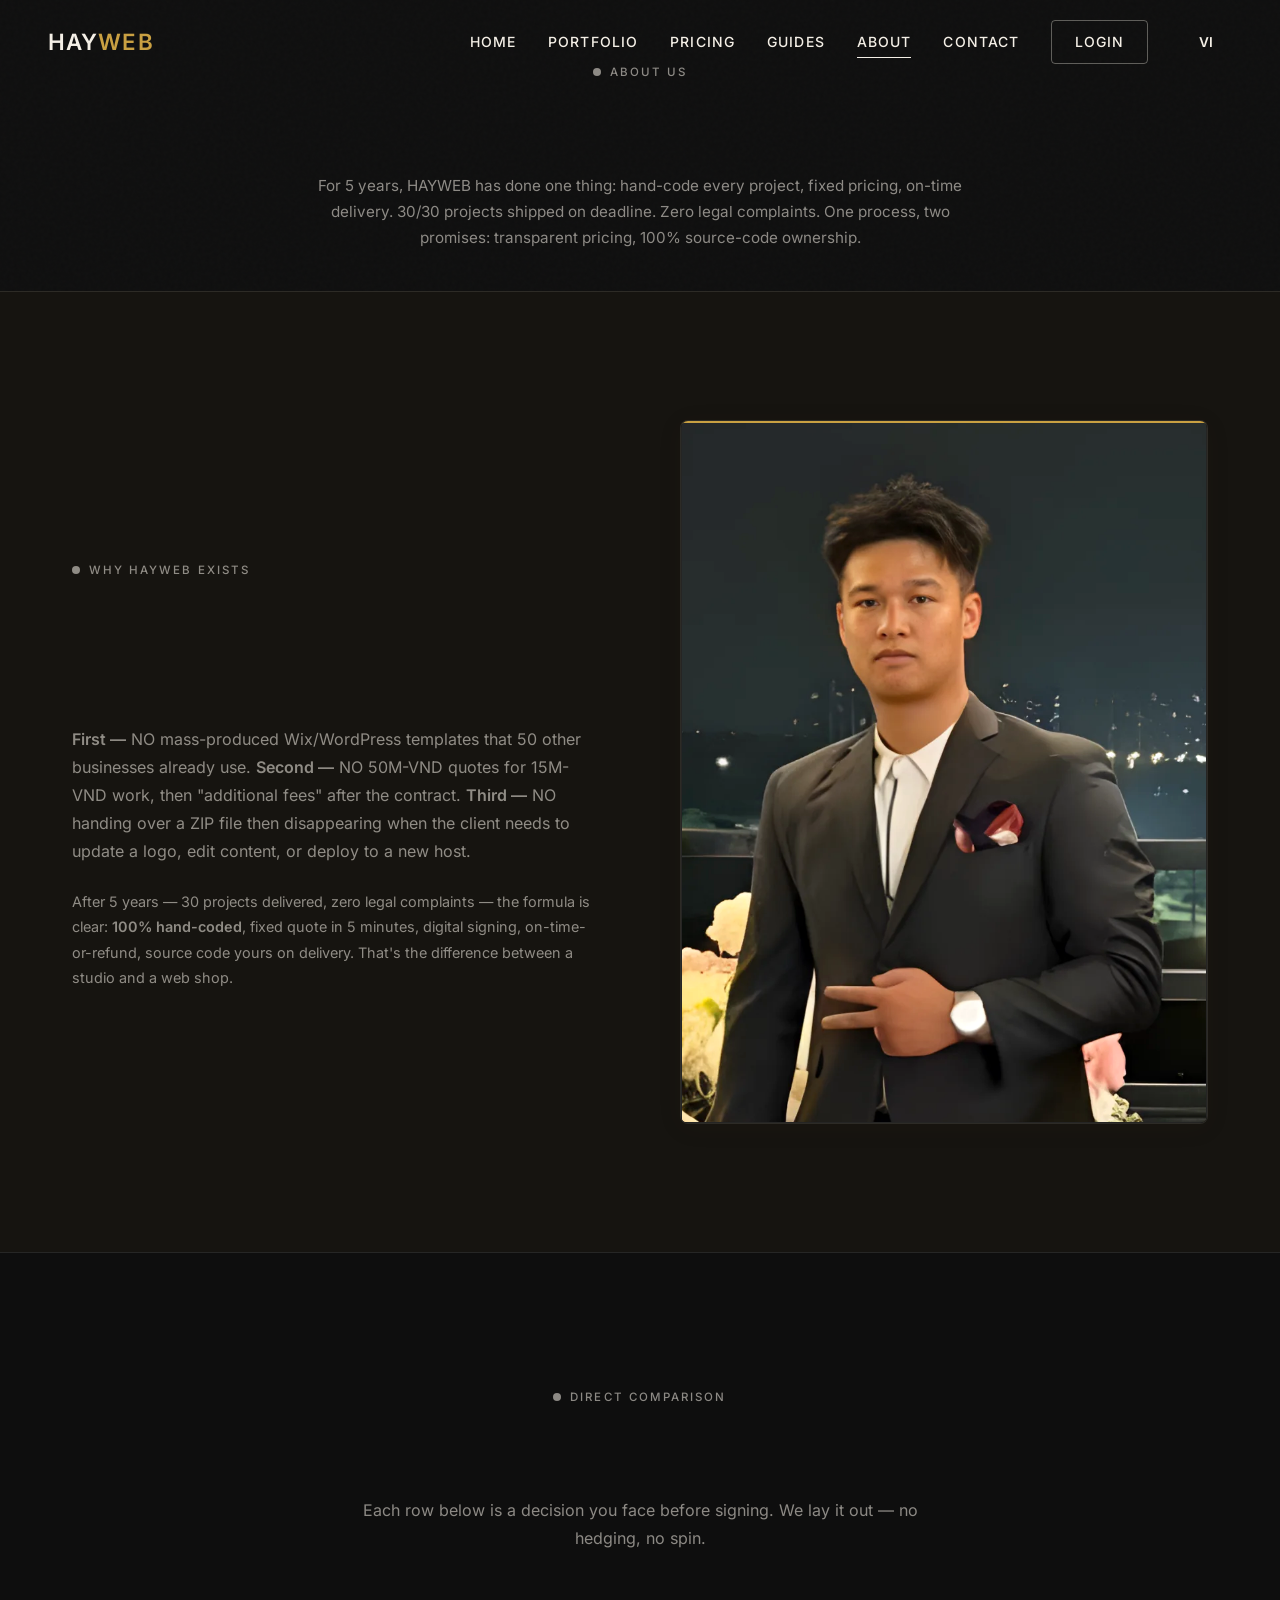
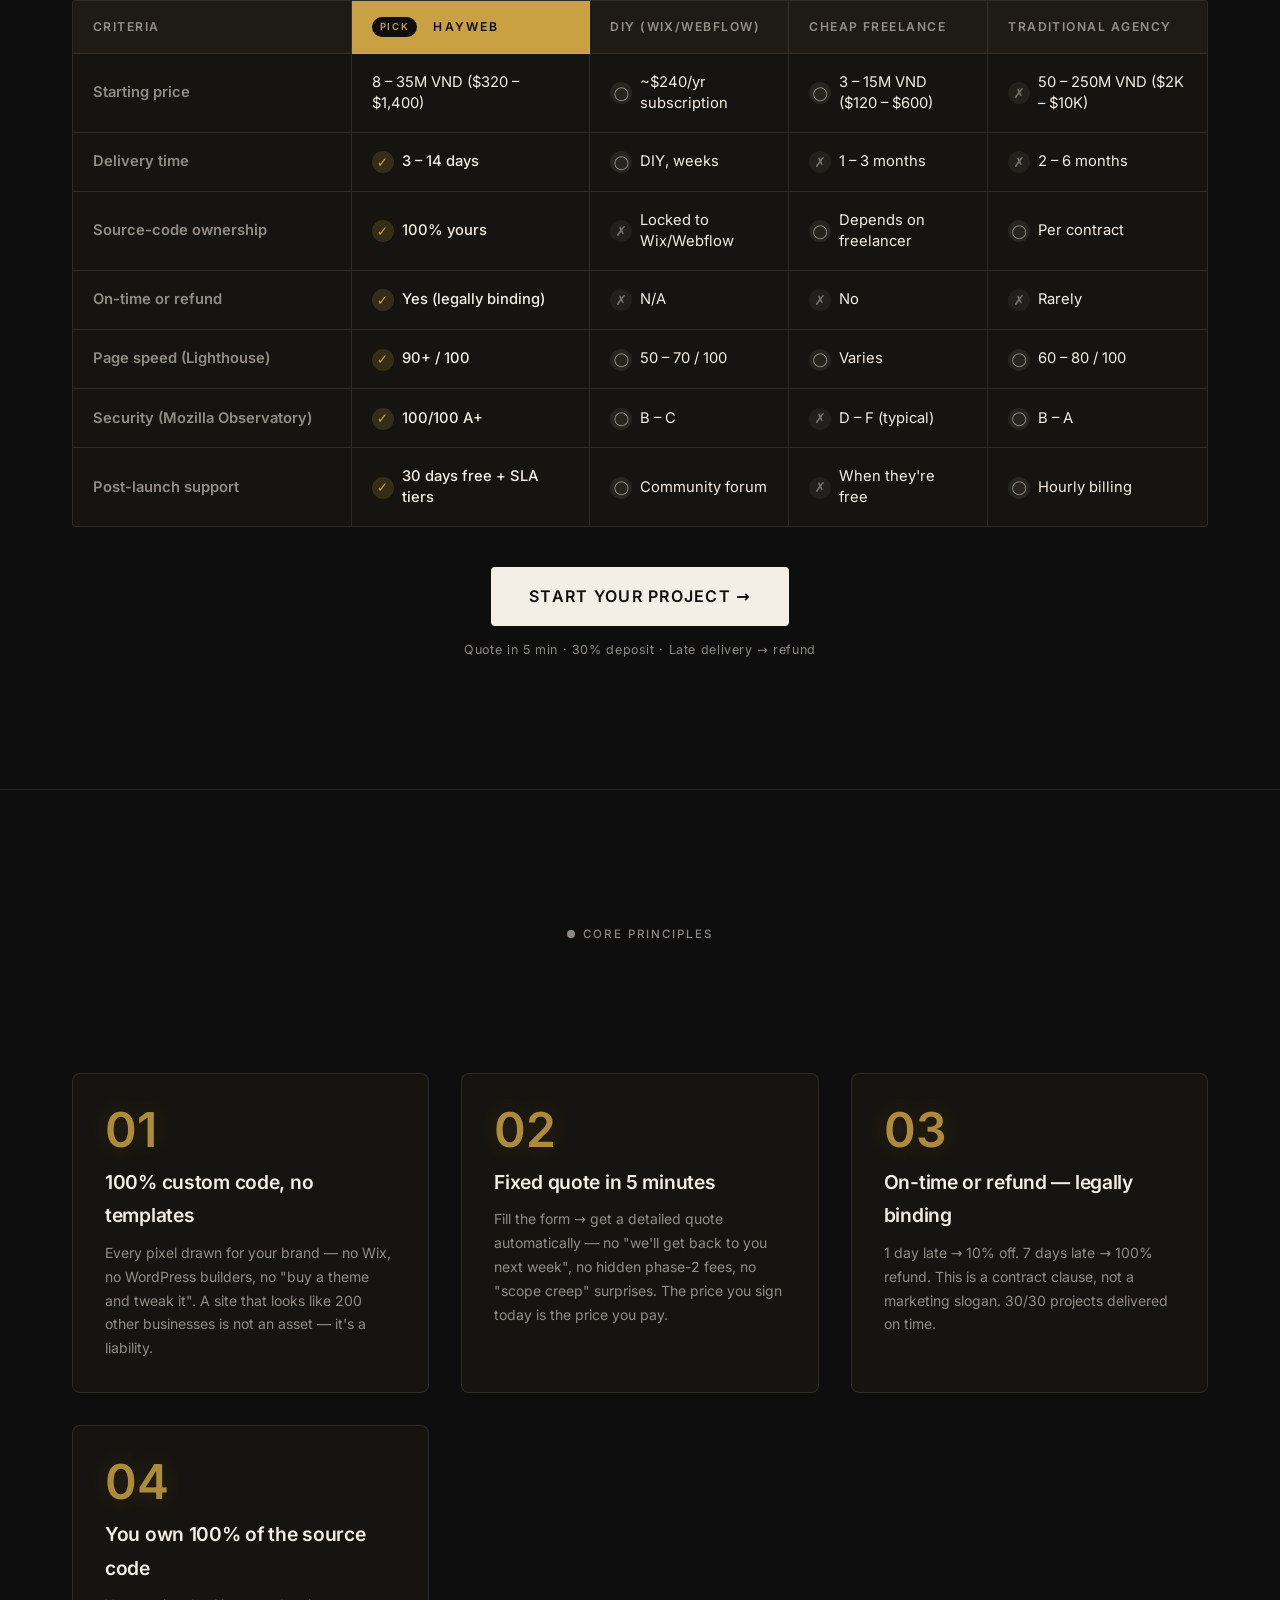
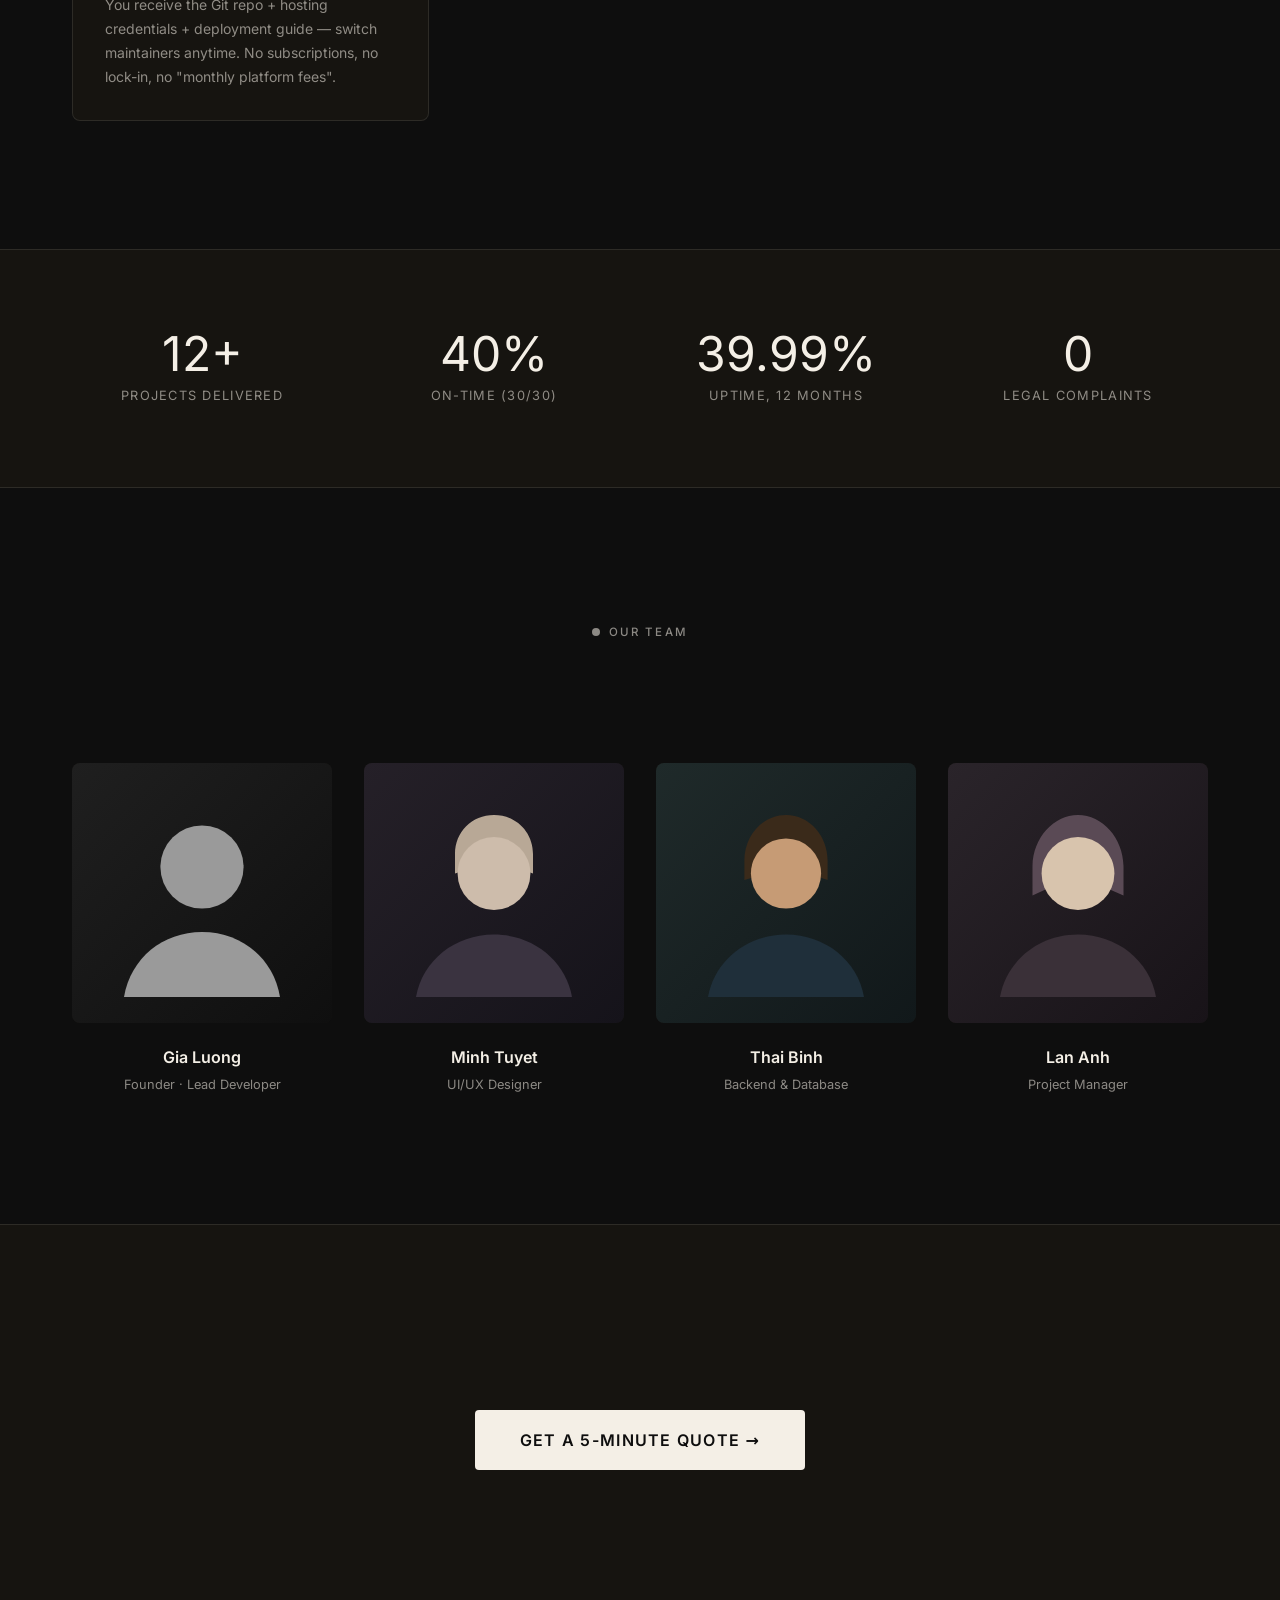
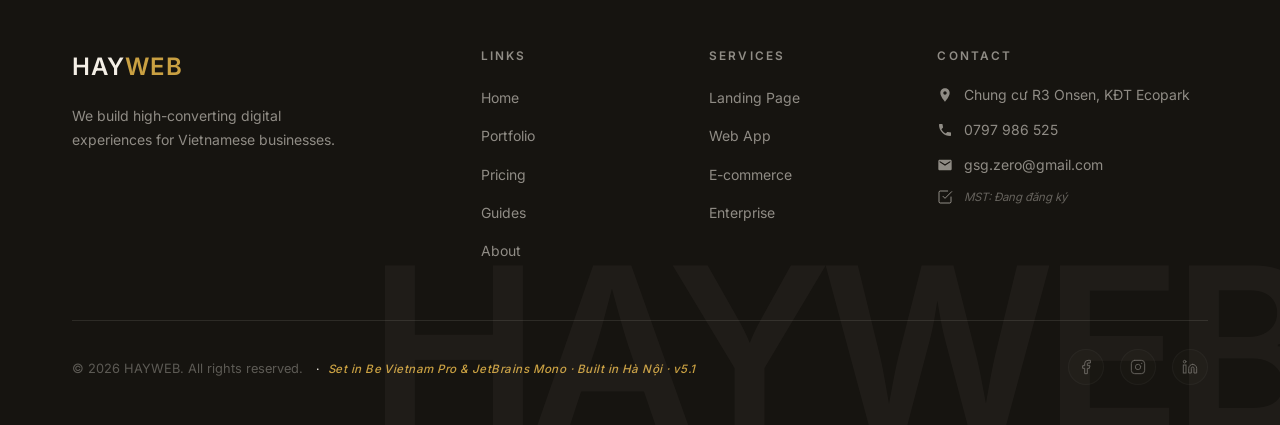
==== commit c32a1100: "perf(critical-css)+seo: hand-craft 38KB→10KB above-fold + LQIP hero + Maps URL PERF: Replace Day 8 c" ====
--- a/about.html
+++ b/about.html
@@ -53,7 +53,11 @@
         },
         "founder": { "@id": "https://hayweb.vn/about#gialuong" },
         "knowsAbout": ["Web Design", "SEO", "Digital Marketing", "Conversion Optimization"],
-        "areaServed": { "@type": "Country", "name": "Vietnam" }
+        "areaServed": { "@type": "Country", "name": "Vietnam" },
+        "sameAs": [
+          "https://zalo.me/0797986525",
+          "https://share.google/uoSstesYqToDOje9V"
+        ]
       },
       {
         "@type": "WebSite",
--- a/css/style.css
+++ b/css/style.css
@@ -1 +1 @@
-@font-face{font-family:'Be Vietnam Pro';font-style:normal;font-weight:300;font-display:swap;src:url('../fonts/bvp-300-vi.woff2') format('woff2');unicode-range:U+0102-0103,U+0110-0111,U+0128-0129,U+0168-0169,U+01A0-01A1,U+01AF-01B0,U+0300-0301,U+0303-0304,U+0308-0309,U+0323,U+0329,U+1EA0-1EF9,U+20AB}@font-face{font-family:'Be Vietnam Pro';font-style:normal;font-weight:300;font-display:swap;src:url('../fonts/bvp-300-latin.woff2') format('woff2');unicode-range:U+0000-00FF,U+0131,U+0152-0153,U+02BB-02BC,U+02C6,U+02DA,U+02DC,U+0304,U+0308,U+0329,U+2000-206F,U+20AC,U+2122,U+2191,U+2193,U+2212,U+2215,U+FEFF,U+FFFD}@font-face{font-family:'Be Vietnam Pro';font-style:normal;font-weight:400;font-display:swap;src:url('../fonts/bvp-400-vi.woff2') format('woff2');unicode-range:U+0102-0103,U+0110-0111,U+0128-0129,U+0168-0169,U+01A0-01A1,U+01AF-01B0,U+0300-0301,U+0303-0304,U+0308-0309,U+0323,U+0329,U+1EA0-1EF9,U+20AB}@font-face{font-family:'Be Vietnam Pro';font-style:normal;font-weight:400;font-display:swap;src:url('../fonts/bvp-400-latin.woff2') format('woff2');unicode-range:U+0000-00FF,U+0131,U+0152-0153,U+02BB-02BC,U+02C6,U+02DA,U+02DC,U+0304,U+0308,U+0329,U+2000-206F,U+20AC,U+2122,U+2191,U+2193,U+2212,U+2215,U+FEFF,U+FFFD}@font-face{font-family:'Be Vietnam Pro';font-style:normal;font-weight:600;font-display:swap;src:url('../fonts/bvp-600-vi.woff2') format('woff2');unicode-range:U+0102-0103,U+0110-0111,U+0128-0129,U+0168-0169,U+01A0-01A1,U+01AF-01B0,U+0300-0301,U+0303-0304,U+0308-0309,U+0323,U+0329,U+1EA0-1EF9,U+20AB}@font-face{font-family:'Be Vietnam Pro';font-style:normal;font-weight:600;font-display:swap;src:url('../fonts/bvp-600-latin.woff2') format('woff2');unicode-range:U+0000-00FF,U+0131,U+0152-0153,U+02BB-02BC,U+02C6,U+02DA,U+02DC,U+0304,U+0308,U+0329,U+2000-206F,U+20AC,U+2122,U+2191,U+2193,U+2212,U+2215,U+FEFF,U+FFFD}@font-face{font-family:'Be Vietnam Pro';font-style:normal;font-weight:700;font-display:swap;src:url('../fonts/bvp-700-vi.woff2') format('woff2');unicode-range:U+0102-0103,U+0110-0111,U+0128-0129,U+0168-0169,U+01A0-01A1,U+01AF-01B0,U+0300-0301,U+0303-0304,U+0308-0309,U+0323,U+0329,U+1EA0-1EF9,U+20AB}@font-face{font-family:'Be Vietnam Pro';font-style:normal;font-weight:700;font-display:swap;src:url('../fonts/bvp-700-latin.woff2') format('woff2');unicode-range:U+0000-00FF,U+0131,U+0152-0153,U+02BB-02BC,U+02C6,U+02DA,U+02DC,U+0304,U+0308,U+0329,U+2000-206F,U+20AC,U+2122,U+2191,U+2193,U+2212,U+2215,U+FEFF,U+FFFD}@font-face{font-family:'Be Vietnam Pro';font-style:italic;font-weight:700;font-display:swap;src:url('../fonts/bvp-700italic-vi.woff2') format('woff2');unicode-range:U+0102-0103,U+0110-0111,U+0128-0129,U+0168-0169,U+01A0-01A1,U+01AF-01B0,U+0300-0301,U+0303-0304,U+0308-0309,U+0323,U+0329,U+1EA0-1EF9,U+20AB}@font-face{font-family:'Be Vietnam Pro';font-style:italic;font-weight:700;font-display:swap;src:url('../fonts/bvp-700italic-latin.woff2') format('woff2');unicode-range:U+0000-00FF,U+0131,U+0152-0153,U+02BB-02BC,U+02C6,U+02DA,U+02DC,U+0304,U+0308,U+0329,U+2000-206F,U+20AC,U+2122,U+2191,U+2193,U+2212,U+2215,U+FEFF,U+FFFD}@font-face{font-family:Inter;font-style:normal;font-weight:400;font-display:swap;src:url('../fonts/inter-400-vi.woff2') format('woff2');unicode-range:U+0102-0103,U+0110-0111,U+0128-0129,U+0168-0169,U+01A0-01A1,U+01AF-01B0,U+0300-0301,U+0303-0304,U+0308-0309,U+0323,U+0329,U+1EA0-1EF9,U+20AB}@font-face{font-family:Inter;font-style:normal;font-weight:400;font-display:swap;src:url('../fonts/inter-400-latin.woff2') format('woff2');unicode-range:U+0000-00FF,U+0131,U+0152-0153,U+02BB-02BC,U+02C6,U+02DA,U+02DC,U+0304,U+0308,U+0329,U+2000-206F,U+20AC,U+2122,U+2191,U+2193,U+2212,U+2215,U+FEFF,U+FFFD}@font-face{font-family:Inter;font-style:normal;font-weight:500;font-display:swap;src:url('../fonts/inter-500-vi.woff2') format('woff2');unicode-range:U+0102-0103,U+0110-0111,U+0128-0129,U+0168-0169,U+01A0-01A1,U+01AF-01B0,U+0300-0301,U+0303-0304,U+0308-0309,U+0323,U+0329,U+1EA0-1EF9,U+20AB}@font-face{font-family:Inter;font-style:normal;font-weight:500;font-display:swap;src:url('../fonts/inter-400-latin.woff2') format('woff2');unicode-range:U+0000-00FF,U+0131,U+0152-0153,U+02BB-02BC,U+02C6,U+02DA,U+02DC,U+0304,U+0308,U+0329,U+2000-206F,U+20AC,U+2122,U+2191,U+2193,U+2212,U+2215,U+FEFF,U+FFFD}@font-face{font-family:Inter;font-style:normal;font-weight:600;font-display:swap;src:url('../fonts/inter-400-vi.woff2') format('woff2');unicode-range:U+0102-0103,U+0110-0111,U+0128-0129,U+0168-0169,U+01A0-01A1,U+01AF-01B0,U+0300-0301,U+0303-0304,U+0308-0309,U+0323,U+0329,U+1EA0-1EF9,U+20AB}@font-face{font-family:Inter;font-style:normal;font-weight:600;font-display:swap;src:url('../fonts/inter-600-latin.woff2') format('woff2');unicode-range:U+0000-00FF,U+0131,U+0152-0153,U+02BB-02BC,U+02C6,U+02DA,U+02DC,U+0304,U+0308,U+0329,U+2000-206F,U+20AC,U+2122,U+2191,U+2193,U+2212,U+2215,U+FEFF,U+FFFD}@font-face{font-family:'JetBrains Mono';font-style:normal;font-weight:400;font-display:swap;src:url('../fonts/jetbrains-latin.woff2') format('woff2');unicode-range:U+0000-00FF,U+0131,U+0152-0153,U+02BB-02BC,U+02C6,U+02DA,U+02DC,U+0304,U+0308,U+0329,U+2000-206F,U+20AC,U+2122,U+2191,U+2193,U+2212,U+2215,U+FEFF,U+FFFD}@font-face{font-family:'Playfair Display';font-style:normal;font-weight:400 700;font-display:swap;src:url('../fonts/playfair-roman-vi.woff2') format('woff2');unicode-range:U+0102-0103,U+0110-0111,U+0128-0129,U+0168-0169,U+01A0-01A1,U+01AF-01B0,U+0300-0301,U+0303-0304,U+0308-0309,U+0323,U+0329,U+1EA0-1EF9,U+20AB}@font-face{font-family:'Playfair Display';font-style:normal;font-weight:400 700;font-display:swap;src:url('../fonts/playfair-roman-latin.woff2') format('woff2');unicode-range:U+0000-00FF,U+0131,U+0152-0153,U+02BB-02BC,U+02C6,U+02DA,U+02DC,U+0304,U+0308,U+0329,U+2000-206F,U+20AC,U+2122,U+2191,U+2193,U+2212,U+2215,U+FEFF,U+FFFD}@font-face{font-family:'Playfair Display';font-style:italic;font-weight:700;font-display:swap;src:url('../fonts/playfair-italic-vi.woff2') format('woff2');unicode-range:U+0102-0103,U+0110-0111,U+0128-0129,U+0168-0169,U+01A0-01A1,U+01AF-01B0,U+0300-0301,U+0303-0304,U+0308-0309,U+0323,U+0329,U+1EA0-1EF9,U+20AB}@font-face{font-family:'Playfair Display';font-style:italic;font-weight:700;font-display:swap;src:url('../fonts/playfair-italic-latin.woff2') format('woff2');unicode-range:U+0000-00FF,U+0131,U+0152-0153,U+02BB-02BC,U+02C6,U+02DA,U+02DC,U+0304,U+0308,U+0329,U+2000-206F,U+20AC,U+2122,U+2191,U+2193,U+2212,U+2215,U+FEFF,U+FFFD}*,::after,::before{box-sizing:border-box;margin:0;padding:0}:root{--bg:#F4EFE6;--surface:#FAF7EE;--surface-2:#FFFFFF;--surface-hover:#EFE9DC;--border:rgba(26,26,26,0.10);--border-hover:rgba(26,26,26,0.22);--text:#1a1a1a;--silver:#2a2520;--silver-light:#4a4540;--muted:rgba(26,26,26,0.58);--muted-2:rgba(26,26,26,0.32);--white:#FFFFFF;--gold:#A67C2E;--gold-light:#BF9137;--success:#2A9D6F;--danger:#C04949;--radius:4px;--radius-lg:8px;--shadow:0 4px 24px rgba(60,40,15,0.08);--shadow-lg:0 16px 56px rgba(60,40,15,0.16);--font-headline:'Playfair Display','Be Vietnam Pro',Georgia,'Times New Roman',serif;--font-display:'Inter','Be Vietnam Pro',system-ui,-apple-system,sans-serif;--font-body:'Inter','Be Vietnam Pro',system-ui,-apple-system,sans-serif;--font-mono:'Inter','Be Vietnam Pro',system-ui,-apple-system,sans-serif;--font-mono-strict:'JetBrains Mono','SF Mono',Menlo,Consolas,'Courier New',monospace;--dark-ink:#0E0E0E;--dark-surface:#161410;--dark-surface-2:#1E1B16;--dark-muted:rgba(244,239,230,0.55);--dark-muted-2:rgba(244,239,230,0.32);--dark-border:rgba(244,239,230,0.10);--dark-border-hover:rgba(244,239,230,0.22);--cream:#F4EFE6;--paper:#FAF7EE;--charcoal:#2a2520;--gold-subtle:rgba(166,124,46,0.08);--gold-glow:rgba(166,124,46,0.30);--gold-glow-strong:rgba(166,124,46,0.50);--gold-on-dark:#C9A042;--gold-ornament:rgba(201,160,66,0.40);--ivory-on-dark:#F4EFE6}.article-content code,.article-content pre,code,kbd,pre,samp{font-family:var(--font-mono-strict)!important}.about-hero h1,.article-title,.hero-title,.page-header h1,.section-title,h1.section-title,h2.section-title{font-family:var(--font-headline)!important;letter-spacing:-.02em}.article-title em,.hero-title em,.section-title em{font-family:var(--font-headline)!important;font-style:italic;font-weight:700}body.home-dark-luxury .about-hero #about-title,body.home-dark-luxury .about-hero .section-title{font-size:clamp(2rem, 3.4vw, 2.75rem)!important;line-height:1.2!important;margin-bottom:.85rem!important}body.home-dark-luxury .page-header .section-title,body.home-dark-luxury .page-header h1{font-size:clamp(2.4rem, 4vw, 3.4rem);line-height:1.1}body.home-dark-luxury .form-input,body.home-dark-luxury .form-select,body.home-dark-luxury .form-textarea,body.home-dark-luxury input:not([type=checkbox]):not([type=radio]):not([type=submit]):not([type=button]),body.home-dark-luxury select,body.home-dark-luxury textarea{font-size:16px;font-family:var(--font-body)}html{scroll-behavior:smooth;-webkit-text-size-adjust:100%;overflow-x:clip}body{font-family:var(--font-body);background:var(--bg);color:var(--silver);line-height:1.75;min-height:100vh;overflow-x:hidden}a{color:var(--silver);text-decoration:none;transition:color .2s}a:hover{color:var(--text)}img{max-width:100%;height:auto;display:block}button{font-family:inherit;cursor:pointer}::-webkit-scrollbar{width:4px}::-webkit-scrollbar-track{background:var(--bg)}::-webkit-scrollbar-thumb{background:rgba(26,26,26,.18);border-radius:2px}::-webkit-scrollbar-thumb:hover{background:var(--silver)}.folio-equal,.folio-image-screenshot,.hero-screenshot-frame,.hero-title .line-1,.hero-title .line-2,.pillar-card,.section-title,.tier,.why-screenshot{will-change:transform,opacity}.hero-title .line-1,.hero-title .line-2{opacity:0;align-self:flex-start}@media (prefers-reduced-motion:reduce){.hero-title .line-1,.hero-title .line-2{opacity:1!important}}body.home-dark-luxury .hero-title .hero-highlight em{color:var(--gold-on-dark,#c9a042);font-style:italic}body.home-dark-luxury .hero-title .line-2{font-size:.92em;font-weight:600}body::before{content:'';position:fixed;inset:0;z-index:-1;background-image:url("data:image/svg+xml,%3Csvg viewBox='0 0 256 256' xmlns='http://www.w3.org/2000/svg'%3E%3Cfilter id='noise'%3E%3CfeTurbulence type='fractalNoise' baseFrequency='0.9' numOctaves='4' stitchTiles='stitch'/%3E%3C/filter%3E%3Crect width='100%25' height='100%25' filter='url(%23noise)' opacity='0.025'/%3E%3C/svg%3E");pointer-events:none;mix-blend-mode:multiply}#nav{position:fixed;top:0;left:0;right:0;z-index:1000;display:flex;align-items:center;justify-content:space-between;padding:1.25rem 3rem;background:0 0;transition:background .4s,border-color .4s,padding .4s}#nav.scrolled{background:rgba(244,239,230,.97);border-bottom:1px solid var(--border);padding:.9rem 3rem}.nav-brand{font-family:var(--font-display);font-size:1.4rem;font-weight:700;letter-spacing:.05em;color:var(--text)}.nav-brand span{color:var(--gold)}.nav-links{display:flex;align-items:center;gap:2rem}.nav-links a{font-size:.875rem;font-weight:500;letter-spacing:.08em;text-transform:uppercase;color:var(--muted);transition:color .2s;position:relative}.nav-links a::after{content:'';position:absolute;bottom:-4px;left:0;right:100%;height:1px;background:var(--silver);transition:right .3s}.nav-links a.active,.nav-links a:hover{color:var(--text)}.nav-links a.active::after,.nav-links a:hover::after{right:0}.nav-cta{padding:.55rem 1.4rem;background:0 0;border:1px solid var(--border-hover);border-radius:var(--radius);font-size:.8rem;font-weight:500;letter-spacing:.08em;text-transform:uppercase;color:var(--silver);transition:background .2s,border-color .2s,color .2s}.nav-cta:hover{background:var(--silver);color:var(--bg);border-color:var(--silver)}.nav-toggle{display:none;background:0 0;border:none;color:var(--text);font-size:1.4rem}#nav.nav-dark{background:rgba(14,14,14,.85);border-bottom-color:rgba(244,239,230,.1)}#nav.nav-dark .nav-brand,#nav.nav-dark .nav-link,#nav.nav-dark .nav-links a,#nav.nav-dark .nav-meta-text{color:var(--cream,#f4efe6)}#nav.nav-dark .nav-brand span{color:var(--gold)}#nav.nav-dark .nav-cta{color:var(--cream,#f4efe6);border-color:rgba(244,239,230,.35)}#nav.nav-dark .nav-cta:hover{background:var(--cream,#f4efe6);color:var(--text)}#nav.nav-dark .nav-toggle{color:var(--cream,#f4efe6)}.nav-meta{align-items:center;gap:.85rem;font-family:var(--font-display);font-size:.7rem;font-feature-settings:'tnum';color:var(--muted);letter-spacing:.15em;text-transform:uppercase}.nav-meta em{font-style:normal;font-weight:600;color:var(--text)}.nav-divider{width:16px;height:1px;background:rgba(26,26,26,.22)}@media (max-width:900px){.nav-meta{display:none}#nav{padding:1rem 1.5rem}#nav.scrolled{padding:.8rem 1.5rem}.nav-toggle{display:block}.nav-links{display:none;position:absolute;top:100%;left:0;right:0;flex-direction:column;align-items:flex-start;padding:1.5rem 2rem;gap:1.25rem;background:rgba(244,239,230,.99);border-bottom:1px solid var(--border)}#nav.open .nav-links{display:flex}}.hero{position:relative;min-height:100vh;display:flex;align-items:center;justify-content:center;overflow:hidden;background-color:var(--bg)}.hero-bg{display:none}.hero-content{position:relative;z-index:1}.hero-eyebrow{align-items:center;letter-spacing:.2em;text-transform:uppercase;color:var(--muted);margin-bottom:1.5rem;opacity:0;transform:translateY(20px);animation:.8s .2s forwards fadeUp}.hero-eyebrow::after,.hero-eyebrow::before{content:'';width:2rem;height:1px;background:rgba(26,26,26,.25)}.hero-title{font-family:var(--font-display);font-weight:700;letter-spacing:-.03em;color:var(--text);margin-bottom:1rem;opacity:0;transform:translateY(30px);animation:.9s .4s forwards fadeUp}.hero-title em{color:var(--silver)}.hero-subtitle{font-size:clamp(1rem, 2vw, 1.15rem);color:var(--muted);line-height:1.7;opacity:0;transform:translateY(25px);animation:.9s .6s forwards fadeUp}.hero-actions{display:flex;align-items:center;justify-content:center;gap:1rem;flex-wrap:wrap;opacity:0;transform:translateY(20px);animation:.8s .8s forwards fadeUp}.hero-benefits{display:flex;align-items:center;justify-content:center;gap:1.5rem;flex-wrap:wrap;opacity:0;transform:translateY(20px);animation:.8s .75s forwards fadeUp}.hero-benefit{font-size:.82rem;color:var(--muted);letter-spacing:.02em}.hero-trust{width:100%;display:flex;align-items:center;justify-content:center;gap:.5rem;font-size:.8rem;color:var(--muted)}.hero-scroll{position:absolute;bottom:2.5rem;left:50%;transform:translateX(-50%);display:flex;flex-direction:column;align-items:center;gap:.5rem;font-size:.7rem;letter-spacing:.15em;text-transform:uppercase;color:var(--muted);animation:2s infinite bounce}.hero-scroll svg{width:20px;height:20px;stroke:var(--muted)}@keyframes bounce{0%,100%{transform:translateX(-50%) translateY(0)}50%{transform:translateX(-50%) translateY(6px)}}.btn-primary{position:relative;overflow:hidden;padding:.9rem 2.4rem;background:var(--text);color:var(--bg);border:none;border-radius:var(--radius);font-size:.85rem;font-weight:600;letter-spacing:.08em;text-transform:uppercase;display:inline-flex;align-items:center;gap:.5rem;transition:background .2s,box-shadow .2s,color .2s}.btn-primary::before{content:'';position:absolute;top:0;left:-100%;width:60%;height:100%;background:linear-gradient(90deg,transparent,rgba(255,255,255,.22),transparent);transform:skewX(-20deg);transition:left .5s}.btn-primary:hover{background:#000;color:#fff;box-shadow:0 12px 36px rgba(26,26,26,.2)}.btn-primary:hover::before{left:150%}.btn-primary:active{box-shadow:none}.btn-outline{padding:.9rem 2.4rem;background:0 0;color:var(--text);border:1px solid var(--border-hover);border-radius:var(--radius);font-size:.85rem;font-weight:500;letter-spacing:.08em;text-transform:uppercase;display:inline-flex;align-items:center;gap:.5rem;transition:border-color .2s,color .2s,background .2s}.btn-outline:hover{border-color:var(--text);color:var(--text);background:rgba(26,26,26,.04)}.btn-ghost{padding:.6rem 1.2rem;background:0 0;border:none;color:var(--muted);font-size:.85rem;transition:color .2s}.btn-ghost:hover{color:var(--text)}section{padding:8rem 0}.container{max-width:1200px;margin:0 auto;padding:0 2rem}.container-wide{max-width:1440px;margin:0 auto;padding:0 2rem}.section-label{font-family:var(--font-display);font-size:.72rem;font-weight:500;letter-spacing:.18em;font-feature-settings:'tnum';text-transform:uppercase;color:var(--muted);display:inline-flex;align-items:center;gap:.55rem;margin-bottom:1rem}.section-label::before{content:'';width:8px;height:8px;border-radius:50%;background:var(--muted);flex-shrink:0}.section-title{font-family:var(--font-display);font-size:clamp(2rem, 4vw, 3rem);font-weight:700;line-height:1.18;letter-spacing:-.025em;color:var(--text);margin-bottom:1rem}.section-title em{color:var(--silver);font-style:italic;font-weight:300}.section-desc{font-size:1rem;color:var(--muted);max-width:560px;line-height:1.75}.stats-section{background:var(--surface);border-top:1px solid var(--border);border-bottom:1px solid var(--border);padding:5rem 0}.stats-grid{display:grid;grid-template-columns:repeat(4,1fr);gap:2rem}.stat-item{text-align:center}.stat-number{font-family:var(--font-mono);font-size:3rem;color:var(--text);line-height:1;margin-bottom:.4rem}.stat-label{font-size:.8rem;letter-spacing:.1em;text-transform:uppercase;color:var(--muted)}.partners-bar{display:flex;align-items:center;gap:2rem;flex-wrap:wrap;justify-content:center}.partners-label{font-size:.72rem;letter-spacing:.12em;text-transform:uppercase;color:var(--muted);white-space:nowrap}.partners-logos{display:flex;align-items:center;gap:1.5rem;flex-wrap:wrap}.partner-logo{font-size:.78rem;font-weight:600;letter-spacing:.08em;text-transform:uppercase;color:var(--muted);opacity:.55;transition:opacity .25s;padding:.3rem .6rem;border:1px solid var(--border);border-radius:var(--radius)}.partner-logo:hover{opacity:.85}.portfolio-grid{display:grid;grid-template-columns:repeat(3,1fr);gap:1.5rem}.portfolio-card{position:relative;border-radius:var(--radius);overflow:hidden;aspect-ratio:4/3;background:var(--white);border:1px solid var(--border);box-shadow:0 6px 24px rgba(60,40,15,.06)}.portfolio-card::after{content:'';position:absolute;left:0;right:0;bottom:0;height:3px;z-index:2;background:var(--port-accent,var(--border-hover))}.portfolio-card-visual{width:100%;height:100%;position:absolute;inset:0;background:radial-gradient(circle at 30% 30%,rgba(166,124,46,.06) 0,transparent 50%),radial-gradient(circle,rgba(26,26,26,.07) 1px,transparent 1px) 0 0/22px 22px,var(--white);transition:transform .6s;display:flex;align-items:center;justify-content:center}.portfolio-card-visual::before{content:'HAYWEB';font-family:var(--font-display);font-size:1.6rem;font-weight:700;letter-spacing:.16em;color:rgba(26,26,26,.05);text-transform:uppercase}.portfolio-card-visual.has-image{background:0 0}.portfolio-card-visual.has-image::before{content:none}.portfolio-card-visual.has-image img{width:100%;height:100%;object-fit:cover;display:block;transition:transform .6s}.portfolio-card:hover .portfolio-card-visual.has-image img{transform:scale(1.04)}.portfolio-card img{width:100%;height:100%;object-fit:cover;transition:transform .6s}.portfolio-overlay{position:absolute;inset:0;background:rgba(26,26,26,.82);display:flex;flex-direction:column;justify-content:flex-end;padding:1.75rem;opacity:0;transition:opacity .4s}.portfolio-card:hover img{transform:scale(1.04)}.portfolio-card:hover .portfolio-overlay{opacity:1}.portfolio-overlay h3{font-family:var(--font-display);font-size:1.25rem;font-weight:600;letter-spacing:-.015em;color:#fff;margin-bottom:.25rem}.portfolio-overlay p{font-size:.8rem;color:rgba(255,255,255,.55)}.portfolio-overlay .portfolio-link{display:inline-flex;align-items:center;gap:.4rem;margin-top:.75rem;font-size:.78rem;font-weight:500;letter-spacing:.08em;text-transform:uppercase;color:#fff;transition:gap .2s}.portfolio-overlay .portfolio-link:hover{gap:.75rem}.why-grid{display:grid;grid-template-columns:1fr 1fr;gap:5rem;align-items:center}.why-items{display:flex;flex-direction:column;gap:2rem}.why-item{display:flex;gap:1.25rem}.why-icon{width:44px;height:44px;flex-shrink:0;background:rgba(200,200,200,.05);border:1px solid var(--border);border-radius:var(--radius);display:flex;align-items:center;justify-content:center}.why-icon svg{width:22px;height:22px;stroke:var(--silver);fill:none;stroke-width:1.5;stroke-linecap:round}.why-text h4{font-weight:600;color:var(--text);margin-bottom:.3rem;font-size:1rem}.why-text p{font-size:.9rem;color:var(--muted);line-height:1.65}.why-visual{position:relative;border-radius:var(--radius-lg);overflow:hidden;aspect-ratio:3/4;background:var(--white);border:1px solid var(--border);box-shadow:var(--shadow);display:flex;flex-direction:column}.pricing-preview{display:grid;grid-template-columns:repeat(3,1fr);gap:1.5rem}.price-card{background:var(--white);border:1px solid var(--border);border-radius:var(--radius-lg);padding:2.25rem;transition:border-color .3s,box-shadow .3s;position:relative;overflow:hidden}.price-card.featured{border-color:var(--border-hover);border-top:3px solid var(--gold);box-shadow:0 8px 40px rgba(26,26,26,.06)}.price-card.featured::before{content:'PHỔ BIẾN NHẤT / MOST POPULAR';position:absolute;top:.85rem;right:1rem;font-family:var(--font-mono);color:var(--text);font-size:.6rem;font-weight:700;letter-spacing:.15em;padding:0;opacity:.55}.price-card:hover:not(.featured){border-color:var(--border-hover);box-shadow:var(--shadow)}.price-card:hover.featured{box-shadow:0 24px 60px rgba(166,124,46,.2)}.price-tier{font-size:.72rem;font-weight:600;letter-spacing:.2em;text-transform:uppercase;color:var(--muted);margin-bottom:1rem}.price-amount{font-family:var(--font-mono);font-size:2rem;color:var(--text);line-height:1;margin-bottom:.25rem}.price-amount-usd{font-size:.9rem;color:var(--muted);margin-bottom:1.5rem}.price-divider{height:1px;background:var(--border);margin:1.5rem 0}.price-features{list-style:none;display:flex;flex-direction:column;gap:.75rem}.price-features li{display:flex;align-items:center;gap:.65rem;font-size:.875rem;color:var(--silver)}.price-features li svg{width:16px;height:16px;stroke:var(--success);flex-shrink:0;fill:none;stroke-width:2;stroke-linecap:round;stroke-linejoin:round}.price-card .btn-outline,.price-card .btn-primary{width:100%;justify-content:center;margin-top:2rem}.testimonials-grid{display:grid;grid-template-columns:repeat(3,1fr);gap:1.5rem}.testimonial-card{background:var(--white);border:1px solid var(--border);border-radius:var(--radius-lg);padding:2rem;opacity:0;transform:translateY(30px);transition:opacity .6s,transform .6s,box-shadow .3s}.testimonial-card.revealed{opacity:1;transform:translateY(0)}.testimonial-card:hover{box-shadow:var(--shadow);border-color:var(--border-hover)}.testimonial-stars{color:var(--gold);font-size:.9rem;margin-bottom:1rem;letter-spacing:.1em}.testimonial-text{font-size:.92rem;color:var(--silver);line-height:1.75;margin-bottom:1.5rem}.testimonial-author{display:flex;align-items:center;gap:1rem}.testimonial-avatar{width:40px;height:40px;border-radius:50%;background:var(--surface-hover);border:1px solid var(--border);overflow:hidden}.testimonial-avatar img{width:100%;height:100%;object-fit:cover}.testimonial-name{font-size:.875rem;font-weight:600;color:var(--text)}.testimonial-role{font-size:.78rem;color:var(--muted)}.cta-trust-badges{display:flex;align-items:center;justify-content:center;gap:2rem;flex-wrap:wrap;margin-top:1.75rem}.cta-trust-badge{display:flex;align-items:center;gap:.4rem;font-size:.78rem;color:var(--muted);letter-spacing:.02em}.cta-band{background:var(--surface);border-top:1px solid var(--border);padding:6rem 0;text-align:center}.cta-band .section-title{color:var(--text);margin-bottom:1rem}.cta-band .section-title em{color:var(--text);font-style:italic;font-weight:500}.cta-band .section-desc{color:var(--muted);margin:0 auto 2.5rem}.process-steps{display:grid;grid-template-columns:repeat(5,1fr);gap:0;position:relative}.process-steps::before{content:'';position:absolute;top:1.5rem;left:10%;right:10%;height:1px;background:var(--border);z-index:0}.process-step{text-align:center;z-index:1;padding:0 1rem}.process-num{width:3rem;height:3rem;border-radius:50%;background:var(--surface);border:1px solid var(--border);display:flex;align-items:center;justify-content:center;margin:0 auto 1.25rem;font-family:var(--font-mono);font-size:.8rem;color:var(--muted);transition:background .3s,border-color .3s,color .3s}.process-step.active .process-num{background:var(--silver);color:var(--bg);border-color:var(--silver)}.process-step h4{font-size:.875rem;font-weight:600;color:var(--text);margin-bottom:.4rem}.process-step p{font-size:.78rem;color:var(--muted);line-height:1.5}footer{background:var(--surface);border-top:1px solid var(--border);padding:5rem 0 2.5rem;position:relative;overflow:hidden}.footer-grid{display:grid;grid-template-columns:2fr 1fr 1fr 1.5fr;gap:3rem;margin-bottom:3.5rem}.footer-brand{font-family:var(--font-display);font-size:1.5rem;font-weight:700;letter-spacing:.04em;color:var(--text);margin-bottom:1rem}.footer-brand span{color:var(--text);opacity:.7}.footer-desc{font-size:.875rem;color:var(--muted);line-height:1.7;max-width:280px}.footer-col h5{font-size:.7rem;font-weight:600;letter-spacing:.2em;text-transform:uppercase;color:rgba(200,200,200,.45);margin-bottom:1.25rem}.footer-links{list-style:none;display:flex;flex-direction:column;gap:.65rem}.footer-links a{font-size:.875rem;color:var(--muted);transition:color .2s}.footer-links a:hover{color:var(--text)}.footer-contact-item{display:flex;align-items:center;gap:.65rem;font-size:.875rem;color:var(--muted);margin-bottom:.65rem}.footer-contact-item svg{width:16px;height:16px;stroke:rgba(200,200,200,0.40);flex-shrink:0;fill:none;stroke-width:1.5;stroke-linecap:round}.footer-bottom{border-top:1px solid var(--border);padding-top:1.75rem;display:flex;align-items:center;justify-content:space-between}.footer-copy{font-size:.8rem;color:var(--muted)}.footer-socials{display:flex;gap:1rem}.footer-social{width:36px;height:36px;background:rgba(200,200,200,.05);border:1px solid var(--border);border-radius:var(--radius);display:flex;align-items:center;justify-content:center;transition:background .2s,border-color .2s}.footer-social:hover{background:rgba(200,200,200,.1);border-color:var(--border-hover)}.footer-social svg{width:16px;height:16px;stroke:rgba(200,200,200,0.55);fill:none;stroke-width:1.5;stroke-linecap:round}@keyframes fadeUp{to{opacity:1;transform:translateY(0)}}.fade-up{opacity:0;transform:translateY(30px);transition:opacity .7s,transform .7s}.fade-up.revealed{opacity:1;transform:translateY(0)}.form-group{margin-bottom:1.25rem}.form-label{display:block;font-size:.8rem;font-weight:500;letter-spacing:.06em;text-transform:uppercase;color:var(--muted);margin-bottom:.5rem}.form-input,.form-select,.form-textarea{width:100%;padding:.85rem 1.1rem;background:var(--surface);border:1px solid var(--border);border-radius:var(--radius);color:var(--text);font-family:var(--font-body);font-size:.95rem;transition:border-color .2s,box-shadow .2s;outline:0}.form-input:focus,.form-select:focus,.form-textarea:focus{border-color:var(--text);box-shadow:0 0 0 3px rgba(26,26,26,.06)}.form-input::placeholder,.form-textarea::placeholder{color:var(--muted-2)}.form-textarea{resize:vertical;min-height:120px}.form-select option{background:var(--surface);color:var(--text)}.form-error{font-size:.8rem;color:var(--danger);margin-top:.35rem}.form-hint{font-size:.78rem;color:var(--muted);margin-top:.35rem}.auth-page{min-height:100vh;display:grid;grid-template-columns:1fr 1fr}.auth-visual{background:var(--surface);background-image:radial-gradient(circle,rgba(200,200,200,.05) 1px,transparent 1px);background-size:32px 32px;position:relative}.auth-visual-content{position:absolute;bottom:3rem;left:3rem;right:3rem;z-index:1}.auth-visual-quote{font-family:var(--font-display);font-size:1.5rem;font-weight:600;font-style:italic;color:var(--text);line-height:1.4;margin-bottom:.75rem}.auth-visual-attr{font-size:.8rem;color:var(--muted)}.auth-panel{display:flex;flex-direction:column;justify-content:center;padding:4rem 3.5rem;background:var(--bg)}.auth-title{font-family:var(--font-display);font-size:2rem;font-weight:700;letter-spacing:-.02em;color:var(--text);margin-bottom:.5rem}.auth-subtitle{font-size:.9rem;color:var(--muted);margin-bottom:2.5rem}.social-login{display:flex;gap:.75rem;margin-bottom:2rem}.btn-social{flex:1;padding:.8rem;border:1px solid var(--border);background:var(--surface);border-radius:var(--radius);color:var(--silver);font-size:.875rem;font-weight:500;display:flex;align-items:center;justify-content:center;gap:.6rem;transition:background .2s,border-color .2s}.btn-social:hover{background:var(--surface-hover);border-color:var(--border-hover)}.auth-divider{display:flex;align-items:center;gap:1rem;margin-bottom:2rem;font-size:.78rem;color:var(--muted)}.auth-divider::after,.auth-divider::before{content:'';flex:1;height:1px;background:var(--border)}.auth-toggle{font-size:.875rem;color:var(--muted);text-align:center;margin-top:1.5rem}.auth-toggle a{color:var(--silver);font-weight:500}.auth-toggle a:hover{color:var(--text)}.dashboard-layout{display:grid;grid-template-columns:240px 1fr;min-height:100vh}.sidebar{background:var(--surface);border-right:1px solid var(--border);padding:2rem 1.5rem;position:sticky;top:0;height:100vh;overflow-y:auto}.sidebar-brand{font-family:var(--font-display);font-size:1.3rem;font-weight:700;letter-spacing:.04em;color:var(--text);margin-bottom:2.5rem}.sidebar-brand span{color:var(--text);opacity:.7}.sidebar-nav{list-style:none;display:flex;flex-direction:column;gap:.25rem}.sidebar-nav a{display:flex;align-items:center;gap:.75rem;padding:.7rem 1rem;border-radius:var(--radius);font-size:.875rem;color:var(--muted);transition:background .2s,color .2s}.sidebar-nav a.active,.sidebar-nav a:hover{background:rgba(200,200,200,.07);color:var(--text)}.sidebar-nav svg{width:18px;height:18px;stroke:currentColor;fill:none;stroke-width:1.5;stroke-linecap:round}.dashboard-main{padding:3rem;background:var(--bg)}.dashboard-header{display:flex;align-items:center;justify-content:space-between;margin-bottom:2.5rem}.dashboard-title{font-family:var(--font-display);font-size:1.7rem;font-weight:600;letter-spacing:-.02em;color:var(--text)}.stats-row{display:grid;grid-template-columns:repeat(4,1fr);gap:1.25rem;margin-bottom:2.5rem}.stat-card{background:var(--surface);border:1px solid var(--border);border-radius:var(--radius-lg);padding:1.5rem;transition:border-color .2s}.stat-card:hover{border-color:var(--border-hover)}.stat-card-num{font-family:var(--font-mono);font-size:2rem;color:var(--text)}.stat-card-label{font-size:.78rem;color:var(--muted);text-transform:uppercase;letter-spacing:.08em;margin-top:.25rem}.project-table{width:100%;border-collapse:collapse}.project-table th{font-size:.7rem;font-weight:600;letter-spacing:.15em;text-transform:uppercase;color:var(--muted);text-align:left;padding:.75rem 1rem;border-bottom:1px solid var(--border)}.project-table td{padding:1rem;border-bottom:1px solid var(--border);font-size:.875rem;color:var(--silver)}.project-table tr:hover td{background:rgba(200,200,200,.03)}.badge{display:inline-block;padding:.2rem .7rem;border-radius:100px;font-size:.72rem;font-weight:600;letter-spacing:.05em}.badge-pending{background:rgba(200,200,200,.1);color:var(--silver)}.badge-signed{background:rgba(100,149,237,.15);color:#6495ed}.badge-paid{background:rgba(34,197,94,.12);color:#22c55e}.quote-layout{display:grid;grid-template-columns:1fr 380px;gap:2.5rem;max-width:1100px;margin:0 auto;padding:2rem}.quote-body{background:var(--surface);border:1px solid var(--border);border-radius:var(--radius-lg);padding:2.5rem}.quote-sidebar{display:flex;flex-direction:column;gap:1.5rem}.quote-meta-card,.quote-payment-card,.quote-signature-card{background:var(--surface);border:1px solid var(--border);border-radius:var(--radius-lg);padding:1.75rem}.quote-section-title{font-family:var(--font-display);font-size:1.15rem;font-weight:600;letter-spacing:-.015em;color:var(--text);margin-bottom:1rem}.quote-line-item{display:flex;justify-content:space-between;align-items:center;padding:.65rem 0;border-bottom:1px solid var(--border);font-size:.875rem}.quote-line-item:last-child{border-bottom:none}.quote-total{display:flex;justify-content:space-between;align-items:center;padding-top:1rem;margin-top:.5rem;border-top:1px solid var(--border)}.quote-total-label{font-weight:600;color:var(--text)}.quote-total-amount{font-family:var(--font-mono);font-size:1.3rem;color:var(--text)}.signature-canvas{width:100%;height:140px;border-radius:var(--radius);border:1px dashed var(--border-hover);background:var(--surface-hover);cursor:crosshair;touch-action:none}.payment-methods{display:flex;gap:.75rem}.payment-btn{flex:1;padding:.9rem;border:1px solid var(--border);background:var(--surface-hover);border-radius:var(--radius);color:var(--silver);font-size:.8rem;font-weight:500;text-align:center;cursor:pointer;transition:border-color .2s,background .2s}.payment-btn:hover{border-color:var(--border-hover);background:var(--surface-hover)}.payment-btn.active{border-color:var(--silver);color:var(--text);background:var(--surface)}.payment-logo{height:22px;object-fit:contain;margin:0 auto .4rem}.success-page{min-height:100vh;display:flex;align-items:center;justify-content:center;text-align:center}.success-icon{font-size:3.5rem;margin-bottom:1.5rem}.success-title{font-family:var(--font-display);font-size:2.5rem;font-weight:700;letter-spacing:-.025em;color:var(--text);margin-bottom:1rem}.success-desc{font-size:1rem;color:var(--muted);margin-bottom:2.5rem}.portfolio-filters{display:flex;gap:.75rem;flex-wrap:wrap;margin-bottom:3rem}.filter-btn{padding:.45rem 1.25rem;border-radius:100px;border:1px solid var(--border);background:0 0;color:var(--muted);font-size:.8rem;font-weight:500;letter-spacing:.05em;cursor:pointer;transition:.2s}.filter-btn.active,.filter-btn:hover{border-color:var(--silver);color:var(--text);background:rgba(200,200,200,.07)}.portfolio-full-grid{display:grid;grid-template-columns:repeat(3,1fr);gap:2rem}.portfolio-full-card{background:var(--surface);border:1px solid var(--border);border-radius:var(--radius-lg);overflow:hidden;transition:border-color .3s,box-shadow .3s}.portfolio-full-card:hover{border-color:var(--border-hover);box-shadow:var(--shadow)}.portfolio-full-img{aspect-ratio:16/10;overflow:hidden;position:relative}.portfolio-full-img img{width:100%;height:100%;object-fit:cover;transition:transform .5s}.portfolio-full-card:hover .portfolio-full-img img{transform:scale(1.04)}.portfolio-full-img .portfolio-card-visual{position:absolute;inset:0;aspect-ratio:unset;border-radius:0}.portfolio-full-info{padding:1.5rem}.portfolio-full-tag{font-size:.68rem;font-weight:600;letter-spacing:.15em;text-transform:uppercase;color:var(--muted);margin-bottom:.5rem}.portfolio-full-info h3{font-family:var(--font-display);font-size:1.2rem;font-weight:600;letter-spacing:-.015em;color:var(--text);margin-bottom:.4rem}.portfolio-full-info p{font-size:.85rem;color:var(--muted)}.portfolio-full-link{display:inline-flex;align-items:center;gap:.4rem;margin-top:1rem;font-size:.78rem;font-weight:500;letter-spacing:.06em;text-transform:uppercase;color:var(--muted);transition:color .2s,gap .2s}.portfolio-full-link:hover{color:var(--text);gap:.7rem}.pricing-toggle{display:flex;align-items:center;gap:1rem;justify-content:center;margin-bottom:3.5rem;font-size:.875rem;color:var(--muted)}.toggle-switch{width:48px;height:26px;background:var(--surface-hover);border:1px solid var(--border);border-radius:100px;cursor:pointer;position:relative;transition:background .3s}.toggle-switch::after{content:'';position:absolute;top:3px;left:3px;width:18px;height:18px;background:var(--muted);border-radius:50%;transition:transform .3s}.toggle-switch.active{background:rgba(26,26,26,.08);border-color:var(--text)}.toggle-switch.active::after{transform:translateX(22px);background:var(--text)}.pricing-compare{margin-top:5rem}.compare-table{width:100%;border-collapse:collapse}.compare-table th{font-size:.78rem;font-weight:600;letter-spacing:.1em;text-transform:uppercase;color:var(--muted);padding:1rem;text-align:center;border-bottom:1px solid var(--border)}.compare-table th:first-child{text-align:left}.compare-table td{padding:.9rem 1rem;border-bottom:1px solid var(--border);font-size:.875rem;color:var(--silver);text-align:center}.compare-table td:first-child{text-align:left;color:var(--muted)}.compare-table tr:hover td{background:rgba(200,200,200,.03)}.check-yes{color:var(--success);font-size:1.1rem}.check-no{color:var(--muted-2);font-size:1.1rem}.about-hero{padding:10rem 0 5rem;text-align:center}.team-grid{display:grid;grid-template-columns:repeat(4,1fr);gap:2rem}.team-card{text-align:center}.team-avatar{width:100%;aspect-ratio:1;border-radius:var(--radius-lg);overflow:hidden;margin-bottom:1.25rem;background:var(--surface)}.team-avatar img{width:100%;height:100%;object-fit:cover}.team-name{font-weight:600;color:var(--text);margin-bottom:.2rem}.team-role{font-size:.8rem;color:var(--muted)}.values-grid{display:grid;grid-template-columns:repeat(3,1fr);gap:2rem}.value-card{padding:2rem;background:var(--surface);border:1px solid var(--border);border-radius:var(--radius-lg)}.value-num{font-family:var(--font-mono);font-size:3rem;color:rgba(200,200,200,.06);line-height:1;margin-bottom:.75rem}.value-card h3{font-family:var(--font-display);font-size:1.2rem;font-weight:600;letter-spacing:-.015em;color:var(--text);margin-bottom:.5rem}.value-card p{font-size:.875rem;color:var(--muted);line-height:1.7}.contact-grid{display:grid;grid-template-columns:1fr 1.5fr;gap:5rem}.contact-info{display:flex;flex-direction:column;gap:2rem}.contact-info-item{display:flex;gap:1rem}.contact-info-icon{width:48px;height:48px;background:var(--surface);border:1px solid var(--border);border-radius:var(--radius);display:flex;align-items:center;justify-content:center;flex-shrink:0}.contact-info-icon svg{width:22px;height:22px;stroke:var(--silver);fill:none;stroke-width:1.5;stroke-linecap:round}.contact-info-item h4{font-weight:600;color:var(--text);margin-bottom:.2rem}.contact-info-item p{font-size:.875rem;color:var(--muted)}#contact-map{width:100%;height:300px;border-radius:var(--radius-lg);overflow:hidden;margin-top:2rem;border:1px solid var(--border)}.new-project-layout{max-width:760px;margin:0 auto;padding:6rem 2rem}.step-indicator{display:flex;align-items:center;gap:0;margin-bottom:3rem}.step{display:flex;align-items:center;gap:.5rem}.step-dot{width:32px;height:32px;border-radius:50%;border:1px solid var(--border);background:var(--surface);display:flex;align-items:center;justify-content:center;font-size:.75rem;font-family:var(--font-mono);color:var(--muted);flex-shrink:0}.step.active .step-dot{background:var(--silver);color:var(--bg);border-color:var(--silver)}.step.done .step-dot{background:var(--success);border-color:var(--success);color:#fff}.step-label{font-size:.75rem;color:var(--muted);white-space:nowrap}.step.active .step-label{color:var(--text)}.step-line{flex:1;height:1px;background:var(--border);min-width:2rem}.form-step{display:none}.form-step.active{display:block}.form-step-title{font-family:var(--font-display);font-size:1.6rem;font-weight:600;letter-spacing:-.02em;color:var(--text);margin-bottom:.5rem}.form-step-desc{font-size:.9rem;color:var(--muted);margin-bottom:2rem}.form-row{display:grid;grid-template-columns:1fr 1fr;gap:1rem}.tag-group{display:flex;flex-wrap:wrap;gap:.5rem}.tag-option{padding:.45rem 1rem;border-radius:100px;border:1px solid var(--border);background:var(--surface);color:var(--muted);font-size:.8rem;cursor:pointer;transition:.2s}.tag-option.selected,.tag-option:hover{border-color:var(--silver);color:var(--text);background:rgba(200,200,200,.07)}.quote-loading{text-align:center;padding:3rem}.quote-loading p{font-family:var(--font-display);font-size:1.2rem;font-weight:500;color:var(--muted);margin-top:1.5rem}.spinner{width:48px;height:48px;border:2px solid var(--border);border-top-color:var(--silver);border-radius:50%;animation:1s linear infinite spin;margin:0 auto}@keyframes spin{to{transform:rotate(360deg)}}.page-header{padding:8rem 0 4rem;text-align:center;border-bottom:1px solid var(--border)}.services-tabs{display:flex;flex-wrap:wrap;gap:.5rem;margin-bottom:2.5rem;padding:.4rem;background:var(--surface);border:1px solid var(--border);border-radius:100px;width:fit-content;max-width:100%;overflow-x:auto;-webkit-overflow-scrolling:touch}@media (max-width:480px){.services-tabs{border-radius:12px;flex-wrap:wrap;width:100%}.services-tab{flex:1 0 auto;justify-content:center;padding:.55rem .9rem;font-size:.78rem}}.services-tab{position:relative;padding:.65rem 1.4rem;border:none;background:0 0;color:var(--muted);font-family:var(--font-body);font-size:.82rem;font-weight:500;letter-spacing:.04em;border-radius:100px;cursor:pointer;transition:color .25s,background .25s;white-space:nowrap;display:inline-flex;align-items:center;gap:.5rem}.services-tab svg{width:16px;height:16px;stroke:currentColor;fill:none;stroke-width:1.6;stroke-linecap:round;stroke-linejoin:round}.services-tab:hover{color:var(--silver)}.services-tab.active{background:var(--silver);color:var(--bg);border:none}.services-tabs-panels{position:relative;min-height:300px}.services-panel{display:none;animation:.5s forwards panelFade}.services-panel.active{display:block}@keyframes panelFade{from{opacity:0;transform:translateY(12px)}to{opacity:1;transform:translateY(0)}}.services-panel-grid{display:grid;grid-template-columns:repeat(3,1fr);gap:1.25rem}.svc-tab-card{position:relative;background:var(--surface);border:1px solid var(--border);border-radius:var(--radius-lg);padding:1.75rem;transition:border-color .25s,box-shadow .25s;overflow:hidden;opacity:0;transform:translateY(20px);animation:.55s forwards cardStagger}.svc-tab-card:first-child{animation-delay:.05s}.svc-tab-card:nth-child(2){animation-delay:.12s}.svc-tab-card:nth-child(3){animation-delay:.19s}.svc-tab-card:nth-child(4){animation-delay:.26s}.svc-tab-card:nth-child(5){animation-delay:.33s}.svc-tab-card:nth-child(6){animation-delay:.4s}@keyframes cardStagger{to{opacity:1;transform:translateY(0)}}.svc-tab-card:hover{border-color:var(--border-hover);box-shadow:var(--shadow)}.svc-tab-card[data-accent=website]{--accent:var(--silver)}.svc-tab-card[data-accent=marketing]{--accent:var(--text)}.svc-tab-card[data-accent=hosting]{--accent:var(--muted)}.svc-tab-card[data-accent=software]{--accent:var(--text)}.svc-tab-card[data-accent=training]{--accent:var(--silver)}.svc-tab-card::before{content:'';position:absolute;top:0;left:0;right:0;height:2px;background:var(--accent,var(--silver));opacity:0;transition:opacity .3s}.svc-tab-card:hover::before{opacity:1}.svc-tab-icon{width:46px;height:46px;border-radius:var(--radius);background:rgba(200,200,200,.05);border:1px solid rgba(200,200,200,.09);display:flex;align-items:center;justify-content:center;margin-bottom:1.25rem;transition:background .25s,border-color .25s}.svc-tab-icon svg{width:22px;height:22px;stroke:var(--accent,var(--silver));fill:none;stroke-width:1.5;stroke-linecap:round;stroke-linejoin:round}.svc-tab-card:hover .svc-tab-icon{background:rgba(200,200,200,.09);border-color:rgba(200,200,200,.18)}.svc-tab-card h4{font-family:var(--font-display);font-size:1.1rem;font-weight:600;letter-spacing:-.01em;color:var(--text);margin-bottom:.5rem}.svc-tab-card p{font-size:.875rem;color:var(--muted);line-height:1.65;margin-bottom:1.1rem}.svc-tab-link{display:inline-flex;align-items:center;gap:.35rem;font-size:.78rem;font-weight:600;letter-spacing:.06em;text-transform:uppercase;color:var(--muted);transition:color .2s,gap .2s}.svc-tab-card:hover .svc-tab-link{color:var(--text);gap:.6rem}.magnetic{will-change:transform;transition:transform .35s cubic-bezier(.2,.8,.2,1)}.testimonial-avatar.svg-avatar{background:var(--surface-hover);display:flex;align-items:center;justify-content:center}.testimonial-avatar.svg-avatar svg{width:100%;height:100%}.guides-grid{display:grid;grid-template-columns:repeat(3,1fr);gap:1.75rem}.guide-card{background:var(--surface);border:1px solid var(--border);border-radius:var(--radius-lg);overflow:hidden;transition:border-color .3s,box-shadow .3s;display:flex;flex-direction:column}.guide-card:hover{border-color:var(--border-hover);box-shadow:var(--shadow)}.guide-thumb{aspect-ratio:16/10;position:relative;overflow:hidden;display:flex;align-items:center;justify-content:center;background:var(--surface-hover)}.guide-thumb-img{position:absolute;inset:0;width:100%;height:100%;object-fit:cover;filter:grayscale(60%) brightness(.55) contrast(1.05);transition:filter .5s,transform .5s}.guide-card:hover .guide-thumb-img{filter:grayscale(30%) brightness(.7) contrast(1.05);transform:scale(1.04)}.guide-thumb::before{content:'';position:absolute;inset:0;background:rgba(10,10,10,.5);z-index:1}.guide-thumb svg.guide-thumb-art{width:72px;height:72px;stroke:rgba(200,200,200,0.75);fill:none;stroke-width:1.3;stroke-linecap:round;stroke-linejoin:round;position:relative;z-index:2}.guide-body{padding:1.5rem;flex:1;display:flex;flex-direction:column}.guide-meta{display:flex;align-items:center;gap:.75rem;font-size:.7rem;font-weight:600;letter-spacing:.12em;text-transform:uppercase;color:var(--muted);margin-bottom:.65rem}.guide-meta .dot{width:3px;height:3px;border-radius:50%;background:var(--muted)}.guide-meta .reading{color:var(--muted);letter-spacing:.08em}.guide-card h3{font-family:var(--font-display);font-size:1.15rem;font-weight:600;letter-spacing:-.015em;color:var(--text);margin-bottom:.5rem;line-height:1.35}.guide-card p{font-size:.875rem;color:var(--muted);line-height:1.65;flex:1;margin-bottom:1rem}.guide-link{display:inline-flex;align-items:center;gap:.4rem;font-size:.78rem;font-weight:600;letter-spacing:.08em;text-transform:uppercase;color:var(--muted);transition:color .2s,gap .2s}.guide-card:hover .guide-link{color:var(--text);gap:.65rem}.guide-card h3 a{color:var(--text)}.guide-thumb-link{display:block}.article-hero{padding:5rem 0 2.5rem;background:var(--bg)}.article-back{display:inline-flex;align-items:center;gap:.4rem;font-size:.8rem;font-weight:600;letter-spacing:.08em;text-transform:uppercase;color:var(--muted);margin-bottom:1.5rem;transition:color .2s}.article-back:hover{color:var(--text)}.article-meta-row{display:flex;align-items:center;gap:.75rem;font-size:.75rem;font-weight:600;letter-spacing:.1em;text-transform:uppercase;color:var(--muted);margin-bottom:1rem}.article-dot{width:3px;height:3px;border-radius:50%;background:var(--muted)}.article-time{color:var(--muted)}.article-title{font-family:var(--font-display);font-size:clamp(2rem, 4vw, 3.2rem);font-weight:700;letter-spacing:-.02em;color:var(--text);line-height:1.2;max-width:800px}.article-hero-img-wrap{padding:0 0 3rem}.article-cover{border-radius:var(--radius-lg);overflow:hidden;max-height:480px;position:relative}.article-cover img{width:100%;height:480px;object-fit:cover;filter:grayscale(40%) brightness(.65) contrast(1.1)}.article-body-section{padding:3rem 0 5rem}.article-layout{display:grid;grid-template-columns:1fr 280px;gap:4rem;align-items:start}.article-content{font-size:1.05rem;line-height:1.85;color:var(--silver)}.article-content .article-lead{font-size:1.2rem;line-height:1.7;color:var(--text);margin-bottom:2rem;font-weight:400}.article-content h2{font-family:var(--font-display);font-size:1.4rem;font-weight:700;color:var(--text);margin:2.5rem 0 .75rem;letter-spacing:-.015em}.article-content p{margin-bottom:1.25rem;color:var(--silver)}.article-content ul{padding-left:1.5rem;margin-bottom:1.25rem}.article-content ul li{margin-bottom:.5rem;color:var(--silver)}.article-content strong{color:var(--text);font-weight:600}.article-content em{color:inherit;font-style:italic}.article-content code{background:var(--surface-hover);color:var(--silver);padding:.15em .4em;border-radius:var(--radius);font-family:var(--font-mono);font-size:.9em}.article-callout{background:var(--surface);border:1px solid var(--border);border-left:3px solid var(--text);border-radius:var(--radius);padding:1.5rem;margin:2rem 0}.article-callout strong{display:block;color:var(--text);margin-bottom:.5rem;font-size:.85rem;letter-spacing:.08em;text-transform:uppercase}.article-callout p{margin:0;color:var(--silver)}.article-sidebar{position:sticky;top:7rem}.article-sidebar-card{background:var(--surface);border:1px solid var(--border);border-radius:var(--radius-lg);padding:1.5rem;margin-bottom:1.5rem;text-align:center}.article-sidebar-card p{font-size:.9rem;color:var(--muted);margin-bottom:1rem;line-height:1.5}.article-toc{background:var(--surface);border:1px solid var(--border);border-radius:var(--radius);padding:1.25rem}.article-toc h4{font-size:.75rem;font-weight:700;letter-spacing:.1em;text-transform:uppercase;color:var(--muted);margin-bottom:.75rem}.article-toc ul{list-style:none;padding:0}.article-toc ul li{margin-bottom:.4rem}.article-toc ul li a{font-size:.85rem;color:var(--muted);transition:color .2s;line-height:1.4;display:block}.article-toc ul li a:hover{color:var(--text)}@media (max-width:900px){.article-layout{grid-template-columns:1fr}.article-sidebar{position:static}}.article-cover-blur img{filter:blur(10px) brightness(.4) grayscale(.6);transform:scale(1.05)}.svc-coming-soon{text-align:center;padding:3rem 1.5rem 2rem;max-width:560px;margin:0 auto}.svc-coming-soon-badge{display:inline-block;border:1px dashed var(--border-hover);color:var(--muted);font-size:.72rem;letter-spacing:.18em;text-transform:uppercase;padding:.4rem 1.1rem;border-radius:3px;margin-bottom:1.5rem;font-family:'JetBrains Mono',monospace}.svc-coming-soon p{color:var(--muted);margin-bottom:2rem;line-height:1.7}.svc-coming-soon-form{display:flex;gap:.6rem;max-width:420px;margin:0 auto 1.5rem}.svc-coming-soon-form input{flex:1;padding:.75rem 1rem;background:var(--surface);border:1px solid var(--border);border-radius:var(--radius);color:var(--text);font-size:.9rem;font-family:inherit;transition:border-color .2s}.svc-coming-soon-form input:focus{outline:0;border-color:var(--silver)}.svc-coming-soon-back{display:inline-block;margin-top:.5rem;font-size:.85rem;color:var(--muted);transition:color .2s}.svc-coming-soon-back:hover{color:var(--text)}@media (max-width:480px){.svc-coming-soon-form{flex-direction:column}}.text-center{text-align:center}.text-right{text-align:right}.mt-1{margin-top:.5rem}.mt-2{margin-top:1rem}.mt-3{margin-top:1.5rem}.mt-4{margin-top:2rem}.mb-4{margin-bottom:2rem}.mb-6{margin-bottom:3rem}.gap-sm{display:flex;gap:.75rem}.hidden{display:none!important}.gold{color:var(--text)}.silver{color:var(--silver)}@media (max-width:1024px){.services-grid{grid-template-columns:1fr 1fr}.service-card:first-child,.service-card:nth-child(4){grid-column:span 1}.guides-grid,.portfolio-grid,.services-panel-grid,.stats-grid{grid-template-columns:repeat(2,1fr)}.pricing-preview{grid-template-columns:1fr;max-width:400px;margin:0 auto}.footer-grid{grid-template-columns:1fr 1fr}.why-grid{grid-template-columns:1fr}.why-visual{aspect-ratio:16/9}.portfolio-full-grid,.team-grid{grid-template-columns:repeat(2,1fr)}.dashboard-layout,.quote-layout{grid-template-columns:1fr}.sidebar{position:static;height:auto}.auth-page{grid-template-columns:1fr}.auth-visual{display:none}.contact-grid{grid-template-columns:1fr}.process-steps{grid-template-columns:1fr;gap:1.5rem}.process-steps::before{display:none}}.mobile-cta-bar{display:none}@media (max-width:768px){section{padding:4.5rem 0}.stats-grid{grid-template-columns:repeat(2,1fr)}.guides-grid,.services-panel-grid,.testimonials-grid{grid-template-columns:1fr}.services-tabs{width:100%;overflow-x:auto;flex-wrap:nowrap;-webkit-overflow-scrolling:touch;border-radius:var(--radius)}.services-tab{flex-shrink:0}.portfolio-full-grid,.portfolio-grid,.pricing-preview{grid-template-columns:1fr}.footer-grid{grid-template-columns:1fr;gap:2rem}.hero-title{font-size:3.2rem}.stats-row{grid-template-columns:repeat(2,1fr)}.values-grid{grid-template-columns:1fr}.team-grid{grid-template-columns:repeat(2,1fr)}.dashboard-main{padding:1.5rem}.form-row{grid-template-columns:1fr}.mobile-cta-bar{position:fixed;bottom:0;left:0;right:0;z-index:900;padding:1rem 1.5rem;background:rgba(244,239,230,.98);border-top:1px solid var(--border-hover);box-shadow:0 -8px 24px rgba(60,40,15,.06);display:flex;gap:.75rem}.mobile-cta-bar .btn-outline,.mobile-cta-bar .btn-primary{flex:1;justify-content:center;padding:.85rem .6rem;font-size:.78rem;min-height:48px}}.pillars-section{padding:6rem 0 5rem;border-top:1px solid var(--border);border-bottom:1px solid var(--border);background:var(--surface)}.pillars-grid{display:grid;grid-template-columns:repeat(2,1fr);gap:1.5rem}.pillar-card{position:relative;padding:2.25rem 2rem 2rem;background:var(--surface);border:1px solid var(--border);border-radius:var(--radius);transition:border-color .25s,transform .25s}.pillar-card:hover{border-color:var(--border-hover);transform:translateY(-2px)}.pillar-card[data-framework=pas]{border-left:2px solid var(--text)}.pillar-card[data-framework=compare]{border-left:2px solid rgba(26,26,26,.45)}.pillar-card[data-framework=bab]{border-left:2px solid rgba(26,26,26,.3)}.pillar-card[data-framework=qa]{border-left:2px solid rgba(26,26,26,.18)}.pillar-head{display:flex;align-items:center;gap:1rem;margin-bottom:1rem;padding-bottom:1rem;border-bottom:1px solid var(--border)}.pillar-num{font-family:var(--font-mono);font-size:2.4rem;font-weight:600;color:var(--text);letter-spacing:-.02em;line-height:1;opacity:.85}.pillar-icon{width:36px;height:36px;display:flex;align-items:center;justify-content:center;border:1px solid var(--border-hover);border-radius:50%;color:var(--silver)}.pillar-icon svg{width:18px;height:18px}.pillar-title{flex:1;font-size:1.35rem;font-weight:600;color:var(--text);line-height:1.3;margin:0}.pillar-lead{font-size:1.05rem;color:var(--text);font-style:italic;margin:0 0 1.5rem;line-height:1.55}.pillar-blocks{display:flex;flex-direction:column;gap:1rem}.pillar-block{padding-left:.85rem;border-left:1px solid var(--border)}.pillar-block-role{font-family:'JetBrains Mono',monospace;font-size:.7rem;text-transform:uppercase;letter-spacing:.15em;color:var(--silver);margin-bottom:.35rem;opacity:.75}.pillar-block-text{margin:0;font-size:.95rem;line-height:1.6;color:var(--silver)}@media (max-width:1024px){.pillars-grid{grid-template-columns:1fr}}@media (max-width:768px){.pillar-card{padding:1.75rem 1.25rem 1.5rem}.pillar-title{font-size:1.15rem}.pillar-lead{font-size:1rem}}.comparison-section{padding:6rem 0 5rem}.comparison-table{border:1px solid var(--border);border-radius:var(--radius);overflow:hidden;background:var(--surface)}.cmp-head,.cmp-row{display:grid;grid-template-columns:1.2fr 2fr 2fr;align-items:stretch}.cmp-head{background:rgba(26,26,26,.03);border-bottom:1px solid var(--border-hover)}.cmp-row{border-bottom:1px solid var(--border)}.cmp-row:last-child{border-bottom:none}.cmp-cell{padding:1.15rem 1.25rem;font-size:.93rem;line-height:1.55;display:flex;align-items:flex-start;gap:.5rem;border-right:1px solid var(--border)}.cmp-cell:last-child{border-right:none}.cmp-head .cmp-cell{font-family:'JetBrains Mono',monospace;font-size:.75rem;text-transform:uppercase;letter-spacing:.12em;color:var(--silver)}.cmp-aspect{font-weight:600;color:var(--text)}.cmp-them{color:var(--silver);opacity:.85}.cmp-us{color:var(--text);background:rgba(26,26,26,.04)}.cmp-mark{display:inline-flex;align-items:center;justify-content:center;width:20px;height:20px;border-radius:50%;font-size:.78rem;flex-shrink:0;margin-top:1px}.cmp-mark-x{background:rgba(220,80,80,.12);color:#d05050}.cmp-mark-check{background:rgba(42,157,111,.16);color:var(--success)}@media (max-width:768px){.cmp-head{display:none}.cmp-row{grid-template-columns:1fr;padding:1rem;border-bottom:1px solid var(--border-hover)}.cmp-cell{border-right:none;padding:.5rem 0}.cmp-aspect{font-size:1rem;padding-bottom:.75rem;border-bottom:1px dashed var(--border)}.cmp-them,.cmp-us{padding-left:0}.cmp-them::before{content:'Đa số agency:';display:block;font-size:.7rem;text-transform:uppercase;letter-spacing:.12em;opacity:.6;margin-bottom:.25rem}.cmp-us::before{content:'HAYWEB:';display:block;font-size:.7rem;text-transform:uppercase;letter-spacing:.12em;color:var(--text);font-weight:600;margin-bottom:.25rem}}.scarcity-band{padding:5.5rem 0 6rem;background:var(--surface);border-top:1px solid var(--border);text-align:center}.scarcity-band .section-title em{color:var(--text);font-style:italic;font-weight:500}.scarcity-counter{max-width:480px;margin:0 auto 2rem}.scarcity-counter-bar{position:relative;height:6px;background:rgba(26,26,26,.08);border-radius:3px;overflow:hidden;margin-bottom:.85rem}.scarcity-counter-bar span{position:absolute;top:0;left:0;bottom:0;background:var(--text);transition:width .8s cubic-bezier(.2,.8,.2,1)}.scarcity-counter-bar span[data-full=true]{background:#d05050}.scarcity-counter-text{font-size:.88rem;color:var(--silver);margin:0;opacity:.85}.scarcity-actions{display:flex;justify-content:center;align-items:center;gap:1rem;flex-wrap:wrap;margin-bottom:3rem}.scarcity-actions .btn-outline,.scarcity-actions .btn-primary{font-size:.95rem;padding:.95rem 2rem;min-height:48px}.scarcity-actions [data-disabled=true]{opacity:.55;pointer-events:none}.scarcity-or{font-family:'JetBrains Mono',monospace;font-size:.75rem;text-transform:uppercase;letter-spacing:.15em;color:var(--silver);opacity:.6}.scarcity-form{position:relative;max-width:580px;margin:0 auto;padding:2rem;background:var(--surface);border:1px solid var(--border);border-radius:var(--radius);text-align:left}.scarcity-form h3{margin:0 0 .35rem;font-size:1.05rem;color:var(--text)}.scarcity-form p{margin:0 0 1.25rem;font-size:.85rem;color:var(--silver);opacity:.75}.scarcity-form-grid{display:grid;grid-template-columns:1fr 1fr;gap:.75rem;margin-bottom:.75rem}.scarcity-form-grid input[type=tel]{grid-column:1/-1}.scarcity-form input{width:100%;padding:.85rem 1rem;background:var(--white);border:1px solid var(--border-hover);border-radius:8px;color:var(--text);font-family:inherit;transition:border-color .2s,box-shadow .2s}.scarcity-form input:focus{outline:0;border-color:var(--text);box-shadow:0 0 0 3px rgba(26,26,26,.06)}.scarcity-form .btn-primary{width:100%;margin-top:.5rem;padding:.95rem;min-height:48px}.scarcity-form-status{margin:.85rem 0 0;font-size:.88rem;text-align:center;min-height:1.2em}.scarcity-form-status.success{color:var(--success)}.scarcity-form-status.error{color:#d05050}@media (max-width:768px){.scarcity-form{padding:1.5rem 1.25rem}.scarcity-form-grid{grid-template-columns:1fr}.scarcity-actions{flex-direction:column;gap:.75rem}.scarcity-actions .btn-outline,.scarcity-actions .btn-primary{width:100%}.scarcity-or{display:none}}.hero{background:0 0/28px 28px #f4efe6;background-image:radial-gradient(circle,rgba(26,26,26,.05) 1px,transparent 1px);color:#1a1a1a;text-align:left;align-items:stretch;border-bottom:1px solid rgba(26,26,26,.08)}.hero-content{width:100%;max-width:1320px;padding:3.5rem 2.5rem 3rem;display:grid;grid-template-columns:1.25fr 0.75fr;gap:4rem;align-items:start}.hero-text{max-width:820px}.hero-eyebrow{font-family:var(--font-display);font-size:.72rem;font-weight:500;color:var(--muted);letter-spacing:.18em;font-feature-settings:'tnum';justify-content:flex-start;gap:.6rem}.hero-eyebrow::after{display:none}.hero-eyebrow::before{content:'';width:8px;height:8px;border-radius:50%;background:var(--gold);flex-shrink:0}.hero-title{font-size:clamp(2.2rem, 4.2vw, 4rem);line-height:1.08;color:#1a1a1a;letter-spacing:-.025em;white-space:normal;display:flex;flex-direction:column}.hero-title em{color:var(--gold);font-style:italic;font-weight:600;letter-spacing:-.03em}.hero-resolve{display:inline-block;margin-top:.25em;font-size:.7em;font-weight:500;color:rgba(26,26,26,.62);letter-spacing:-.015em}.hero-resolve em{color:var(--gold);font-style:italic;font-weight:600}.hero-subtitle{color:rgba(26,26,26,.65);max-width:520px;margin:0 0 2.25rem}.hero-benefits{justify-content:flex-start;margin-bottom:1.75rem}.hero-benefit{color:rgba(26,26,26,.58)}.hero-actions{justify-content:flex-start}.hero-trust{justify-content:flex-start;color:rgba(26,26,26,.55);margin-top:1rem}.hero-trust-stars{color:#c8a84b;letter-spacing:.1em}.hero .btn-primary{background:#1a1a1a;color:#f4efe6}.hero .btn-primary:hover{background:#000;color:#fff;box-shadow:0 12px 36px rgba(26,26,26,.2)}.hero .btn-outline{border-color:rgba(26,26,26,.2);color:#1a1a1a}.hero .btn-outline:hover{border-color:#1a1a1a;background:rgba(26,26,26,.04);color:#000}.hero-scroll{color:rgba(26,26,26,.4)}.hero-scroll svg{stroke:rgba(26,26,26,0.40)}@media (max-width:1024px){.hero-content{grid-template-columns:1fr;gap:3rem;text-align:center;padding:7rem 2rem 5rem}.hero-text{max-width:720px;margin:0 auto}.hero-actions,.hero-benefits,.hero-eyebrow,.hero-trust{justify-content:center}.hero-eyebrow::after{display:inline-block}.hero-subtitle{margin-left:auto;margin-right:auto}.hero-visual{max-width:440px;margin:1rem auto 1.5rem}}@media (max-width:768px){.hero-content{padding:2.5rem 1.5rem 2rem}}.rule-line{border:none;height:1px;background:rgba(26,26,26,.18);margin:1.5rem 0;width:4rem}.rule-line.rule-wide{width:100%}.rule-line.rule-center{margin-left:auto;margin-right:auto}.drop-cap::first-letter{font-family:var(--font-display);font-size:4em;font-weight:700;float:left;line-height:.85;padding:.1em .12em 0 0;color:var(--text)}.cta-microcopy{display:block;font-family:var(--font-mono);font-size:.7rem;letter-spacing:.08em;color:var(--muted);margin-top:.85rem;line-height:1.4}.side-caption{display:none!important;font-family:var(--font-display);font-size:.78rem;font-style:italic;color:var(--muted);line-height:1.5;margin-top:.85rem;padding-left:.85rem;border-left:1px solid rgba(26,26,26,.18)}.hero-visual-editorial{position:relative;width:100%;max-width:520px;margin-left:auto;opacity:0;transform:translateY(20px);animation:.9s 1s forwards fadeUp}.hero-screenshot-frame{background:#fff;border:1px solid rgba(26,26,26,.1);border-radius:6px;overflow:hidden;box-shadow:0 24px 64px rgba(60,40,15,.14)}.hero-screenshot-bar{display:flex;align-items:center;gap:6px;padding:.65rem .85rem;background:#ede6d9;border-bottom:1px solid rgba(26,26,26,.06)}.hero-screenshot-bar .dot{width:9px;height:9px;border-radius:50%;background:rgba(26,26,26,.18);flex-shrink:0}.hero-screenshot-url{flex:1;height:22px;background:rgba(0,0,0,.04);border-radius:3px;display:flex;align-items:center;padding:0 .7rem;margin-left:.4rem;font-family:var(--font-mono);font-size:.62rem;color:rgba(26,26,26,.5)}.hero-screenshot-img{display:block;width:100%;aspect-ratio:16/10;object-fit:cover;object-position:top center;background:#f4efe6;transition:transform .6s}.hero-visual-editorial:hover .hero-screenshot-img{transform:scale(1.015)}.hero-visual-caption{font-family:var(--font-mono);font-size:.68rem;font-style:normal;letter-spacing:.1em;text-transform:uppercase;color:var(--muted);margin-top:.85rem;padding-left:.85rem;border-left:1px solid rgba(26,26,26,.18)}.stats-section.stats-dark{background:#0e0e0e;color:#f4efe6;border-top:1px solid #0e0e0e;border-bottom:1px solid #0e0e0e;padding:6rem 0}.stats-section.stats-dark .stat-number{color:#f4efe6;font-size:clamp(2.6rem, 5.2vw, 4rem)}.stats-section.stats-dark .stat-suffix{color:#f4efe6;opacity:.6}.stats-section.stats-dark .stat-label{color:rgba(244,239,230,.55)}.stats-dark-meta{text-align:center;margin-top:3rem;font-family:var(--font-mono);font-size:.7rem;letter-spacing:.18em;text-transform:uppercase;color:rgba(244,239,230,.42)}.portfolio-grid.portfolio-asymmetric{display:grid;grid-template-columns:1.6fr 1fr;grid-template-rows:1fr 1fr;gap:1.5rem}.portfolio-grid.portfolio-asymmetric .portfolio-card:first-child{grid-row:1/span 2;aspect-ratio:auto}.portfolio-grid.portfolio-asymmetric .portfolio-card:first-child .portfolio-card-visual{min-height:100%}.portfolio-grid.portfolio-asymmetric .portfolio-card:nth-child(2),.portfolio-grid.portfolio-asymmetric .portfolio-card:nth-child(3){aspect-ratio:4/3}.portfolio-card-tag{display:inline-block;font-family:var(--font-mono);font-size:.62rem;letter-spacing:.18em;text-transform:uppercase;color:var(--muted);margin-bottom:.45rem}@media (max-width:1024px){.portfolio-grid.portfolio-asymmetric{grid-template-columns:1fr 1fr;grid-template-rows:auto}.portfolio-grid.portfolio-asymmetric .portfolio-card:first-child{grid-row:auto;grid-column:1/-1}}.testimonials-grid.testimonials-editorial{grid-template-columns:1fr;gap:2.5rem}.testimonials-grid.testimonials-editorial .testimonial-pullquote{background:0 0;border:none;border-top:1px solid var(--border);border-bottom:1px solid var(--border);padding:3rem 1rem;text-align:center;max-width:880px;margin:0 auto;border-radius:0}.testimonials-grid.testimonials-editorial .testimonial-pullquote:hover{box-shadow:none;border-top-color:var(--border-hover);border-bottom-color:var(--border-hover)}.testimonials-grid.testimonials-editorial .testimonial-pullquote .testimonial-text{font-family:var(--font-display);font-size:clamp(1.4rem, 2.6vw, 2rem);font-style:italic;font-weight:400;line-height:1.5;color:var(--text);margin-bottom:1.75rem;max-width:720px;margin-left:auto;margin-right:auto}.testimonials-grid.testimonials-editorial .testimonial-pullquote .testimonial-author{justify-content:center}.testimonials-secondary-grid{display:grid;grid-template-columns:repeat(2,1fr);gap:1.5rem;max-width:880px;margin:2.5rem auto 0}@media (max-width:768px){.portfolio-grid.portfolio-asymmetric{grid-template-columns:1fr}.portfolio-grid.portfolio-asymmetric .portfolio-card:first-child{grid-column:auto}.testimonials-secondary-grid{grid-template-columns:1fr}}.process-steps.process-editorial{grid-template-columns:repeat(5,1fr);gap:1.5rem;position:relative}.process-steps.process-editorial::before{display:none}.process-steps.process-editorial .process-step{text-align:left;padding:1.5rem 1rem 1.5rem 0;border-top:1px solid var(--border);position:relative}.process-steps.process-editorial .process-num{width:auto;height:auto;background:0 0;border:none;margin:0 0 .75rem;font-family:var(--font-mono);font-size:2.6rem;font-weight:600;color:var(--text);letter-spacing:-.02em;line-height:1;opacity:.75}.process-steps.process-editorial .process-step.active .process-num{background:0 0;color:var(--text);opacity:1}.process-steps.process-editorial .process-step h4{font-size:1rem;font-weight:600;color:var(--text);margin-bottom:.5rem;letter-spacing:-.01em}.process-steps.process-editorial .process-step p{font-size:.85rem;color:var(--muted);line-height:1.6}@media (max-width:1024px){.process-steps.process-editorial{grid-template-columns:repeat(2,1fr)}}@media (max-width:640px){.process-steps.process-editorial{grid-template-columns:1fr}}.why-grid.why-editorial-spread{display:grid;grid-template-columns:1fr 1fr;gap:4.5rem;align-items:start}.why-grid.why-editorial-spread .why-visual{position:relative}.why-screenshot{background:#fff;border:1px solid var(--border);border-radius:6px;overflow:hidden;box-shadow:0 16px 48px rgba(60,40,15,.1)}.why-screenshot-bar{display:flex;align-items:center;gap:6px;padding:.55rem .75rem;background:#ede6d9;border-bottom:1px solid rgba(26,26,26,.06)}.why-screenshot-bar .dot{width:8px;height:8px;border-radius:50%;background:rgba(26,26,26,.18);flex-shrink:0}.why-screenshot-img{display:block;width:100%;aspect-ratio:4/3;object-fit:cover;object-position:top center;background:#f4efe6}@media (max-width:1024px){.why-grid.why-editorial-spread{grid-template-columns:1fr;gap:3rem}}.hero-actions-editorial{display:flex;flex-direction:column;align-items:flex-start;gap:1rem;margin-bottom:1.25rem}.hero-actions-editorial .hero-actions-row{display:flex;align-items:center;gap:1.5rem;flex-wrap:wrap}.hero-actions-editorial .hero-cta-secondary{font-size:.88rem;font-weight:500;color:var(--muted);text-decoration:none;position:relative;transition:color .2s,gap .2s;display:inline-flex;align-items:center;gap:.4rem;border-bottom:1px solid rgba(26,26,26,.18);padding-bottom:2px}.hero-actions-editorial .hero-cta-secondary:hover{color:var(--text);border-bottom-color:var(--text);gap:.55rem}@media (max-width:1024px){.hero-actions-editorial{align-items:center}}.section-rule-after-kicker{width:4rem;height:1px;background:rgba(26,26,26,.22);border:none;margin:1.25rem 0 2rem}.pillars-intro-prose{max-width:640px;font-size:1.05rem;line-height:1.7;color:var(--silver);margin:0 auto 3rem}.bg-paper-grain{position:relative}.bg-paper-grain::before{content:'';position:absolute;inset:0;pointer-events:none;background-image:url("data:image/svg+xml;utf8,<svg xmlns='http://www.w3.org/2000/svg' width='200' height='200'><filter id='n'><feTurbulence type='fractalNoise' baseFrequency='0.85' numOctaves='2'/></filter><rect width='100%25' height='100%25' filter='url(%23n)' opacity='0.4'/></svg>");opacity:var(--grain-opacity, .04);mix-blend-mode:multiply;z-index:0}.bg-paper-grain>*{position:relative;z-index:1}.bg-warm-corner{position:relative}.bg-warm-corner::before{content:'';position:absolute;inset:0;pointer-events:none;background:radial-gradient(ellipse at bottom right,rgba(166,124,46,.05) 0,transparent 50%);z-index:0}.bg-warm-corner>*{position:relative;z-index:1}.bg-film-grain{position:relative}.bg-film-grain::before{content:'';position:absolute;inset:0;pointer-events:none;background-image:url("data:image/svg+xml;utf8,<svg xmlns='http://www.w3.org/2000/svg' width='200' height='200'><filter id='n2'><feTurbulence type='fractalNoise' baseFrequency='1.2' numOctaves='3'/></filter><rect width='100%25' height='100%25' filter='url(%23n2)' opacity='0.6'/></svg>");opacity:.06;mix-blend-mode:screen;z-index:0}.bg-film-grain>*{position:relative;z-index:1}.bg-blueprint-grid{background-image:linear-gradient(rgba(26,26,26,.03) 1px,transparent 1px),linear-gradient(90deg,rgba(26,26,26,.03) 1px,transparent 1px);background-size:32px 32px}@media (max-width:768px){.pillars-intro-prose{font-size:.95rem}.drop-cap::first-letter{font-size:3em;padding:.05em .1em 0 0}.bg-film-grain::before,.bg-paper-grain::before{opacity:.02}.bg-warm-corner::before{opacity:.5}}.marquee{background:var(--gold,#a67c2e);color:#1a1a1a;border-top:1px solid rgba(26,26,26,.15);border-bottom:1px solid rgba(26,26,26,.15);overflow:hidden;position:relative}.marquee-track{display:flex;width:max-content;animation:64s linear infinite marqueeScroll}.marquee:hover .marquee-track{animation-play-state:paused}.marquee-content{display:flex;align-items:center;gap:2rem;padding:1.2rem 1rem;font-family:var(--font-display);font-weight:500;font-size:1rem;white-space:nowrap}.marquee-stat strong{font-family:var(--font-mono);font-weight:700;font-size:1.15rem;letter-spacing:-.02em;color:#1a1a1a;font-synthesis:none}.marquee-dot{color:rgba(14,14,14,.45);font-size:.55rem;flex-shrink:0}@keyframes marqueeScroll{0%{transform:translateX(0)}100%{transform:translateX(-50%)}}@media (max-width:768px){.marquee-track{animation-duration:48s}.marquee-content{font-size:.88rem;gap:1.5rem}.marquee-stat strong{font-size:1rem}}.tier-grid{display:grid;grid-template-columns:repeat(3,1fr);gap:1.5rem;margin-top:2rem}.tier{position:relative;padding:2.5rem 2rem 2rem;border-radius:6px;display:flex;flex-direction:column;transition:transform .3s,box-shadow .3s}.tier:hover{transform:translateY(-4px)}.tier-head{margin-bottom:1.5rem}.tier-name{display:block;font-family:var(--font-mono);font-size:.78rem;font-weight:600;letter-spacing:.18em;text-transform:uppercase;margin-bottom:.4rem}.tier-tag{font-size:.78rem;opacity:.7}.tier-price{margin-bottom:1.75rem}.tier-price .amount{display:block;font-family:var(--font-mono);font-size:2.1rem;font-weight:700;letter-spacing:-.02em;line-height:1}.tier-price .amount small{font-size:.75em;opacity:.65;margin-left:.05em}.tier-price .amount-usd{display:block;margin-top:.4rem;font-family:var(--font-mono);font-size:.85rem;opacity:.55}.tier-features{list-style:none;flex:1;display:flex;flex-direction:column;gap:.7rem;font-size:.92rem;line-height:1.5;margin-bottom:2rem}.tier-features li{position:relative;padding-left:1.25rem}.tier-features li::before{content:'+';position:absolute;left:0;font-family:var(--font-mono);font-weight:700}.tier-cta{display:block;text-align:center;font-family:var(--font-mono);letter-spacing:.12em;text-transform:uppercase;border:1px solid currentColor;border-radius:100px;transition:.25s;cursor:pointer}.tier-starter{background:var(--bg);color:var(--text);border:1px solid var(--border)}.tier-starter .tier-cta:hover{background:var(--text);color:var(--bg);border-color:var(--text)}.tier-pro{background:var(--gold,#a67c2e);color:#1a1a1a;box-shadow:0 28px 64px rgba(166,124,46,.25);transform:translateY(-12px)}.tier-pro:hover{transform:translateY(-16px);box-shadow:0 36px 80px rgba(166,124,46,.35)}.tier-pro .tier-name{color:#1a1a1a}.tier-ribbon{position:absolute;top:-14px;right:1.75rem;background:#1a1a1a;color:var(--gold,#a67c2e);font-family:var(--font-mono);font-size:.7rem;font-weight:700;letter-spacing:.18em;text-transform:uppercase;padding:.45rem .95rem;border-radius:100px}.tier-cta-strong{background:#1a1a1a;color:#f4efe6;border-color:#1a1a1a}.tier-cta-strong:hover{background:#f4efe6;color:#1a1a1a}.tier-ent{background:#0e0e0e;color:#f4efe6;border:1px solid #0e0e0e}.tier-ent .tier-name{color:var(--gold,#a67c2e)}.tier-ent .tier-tag{color:rgba(244,239,230,.65)}.tier-ent .tier-features li::before{color:var(--gold,#a67c2e)}.tier-cta-cream{border-color:#f4efe6;color:#f4efe6}.tier-cta-cream:hover{background:var(--gold,#a67c2e);color:#1a1a1a;border-color:var(--gold,#a67c2e)}@media (max-width:1024px){.tier-grid{grid-template-columns:1fr;max-width:480px;margin:0 auto}.tier-pro{transform:none}.tier-pro:hover{transform:translateY(-4px)}}footer.footer-dark{background:#0e0e0e;color:#f4efe6;border-top:none;padding:5rem 0 2.5rem}footer.footer-dark .footer-brand{color:#f4efe6}footer.footer-dark .footer-brand span{color:var(--gold,#a67c2e)}footer.footer-dark .footer-desc{color:rgba(244,239,230,.65)}footer.footer-dark .footer-col h5{font-family:var(--font-mono);font-size:.74rem;font-weight:600;letter-spacing:.18em;text-transform:uppercase;color:var(--gold,#a67c2e);margin-bottom:1rem}footer.footer-dark .footer-links a{color:rgba(244,239,230,.65)}footer.footer-dark .footer-links a:hover{color:#f4efe6}footer.footer-dark .footer-contact-item{color:rgba(244,239,230,.65)}footer.footer-dark .footer-copy{color:rgba(244,239,230,.45)}footer.footer-dark .footer-bottom{border-top-color:rgba(244,239,230,.12)}footer.footer-dark .footer-social{background:rgba(244,239,230,.06);border-color:rgba(244,239,230,.12)}footer.footer-dark .footer-social svg{stroke:rgba(244,239,230,0.55)}footer.footer-dark .footer-social:hover{background:rgba(244,239,230,.12)}.foot-set{font-family:var(--font-mono);font-size:.72rem;letter-spacing:.14em;text-transform:uppercase;color:#f4efe6;font-weight:500}.foot-set em{font-style:italic;color:var(--gold,#a67c2e);font-weight:500;text-transform:none;letter-spacing:.04em}.folio-grid{display:grid;grid-template-columns:7fr 5fr;grid-template-rows:auto auto;gap:1.5rem;margin-top:2rem}.folio-grid.folio-grid-equal{grid-template-columns:1fr 1fr;grid-template-rows:auto}.folio{position:relative;background:var(--bg);border:1px solid var(--border);padding:2rem 2rem 1.5rem;display:flex;flex-direction:column;transition:transform .35s,box-shadow .35s;overflow:hidden;border-radius:var(--radius)}.folio:hover{transform:translateY(-4px);box-shadow:0 28px 64px rgba(60,40,15,.12)}.folio-feature{grid-row:1/span 2;padding:2.5rem 2.5rem 2rem}.folio-vert{grid-column:2;grid-row:1}.folio-small{grid-column:2;grid-row:2;background:var(--surface)}.folio-equal{padding:2.5rem 2.5rem 2rem}.folio-meta{display:flex;align-items:center;justify-content:space-between;font-family:var(--font-mono);font-size:.7rem;letter-spacing:.12em;text-transform:uppercase;color:var(--muted);margin-bottom:1.25rem}.folio-no{color:var(--gold);font-weight:600}.folio-title{font-family:var(--font-display);font-weight:700;line-height:1.05;letter-spacing:-.025em;margin-bottom:.85rem}.folio-feature .folio-title{font-size:clamp(2rem, 3.5vw, 3rem)}.folio-vert .folio-title{font-size:1.6rem}.folio-small .folio-title{font-size:1.3rem}.folio-equal .folio-title{font-size:clamp(1.6rem, 2.5vw, 2.4rem)}.folio-desc{font-size:.92rem;color:var(--muted);margin-bottom:1.5rem;max-width:480px;line-height:1.6}.folio-small .folio-desc{font-size:.85rem}.folio-image{flex:1;min-height:200px;position:relative;border-radius:var(--radius);display:flex;align-items:center;justify-content:center;overflow:hidden;margin-bottom:1.25rem}.folio-feature .folio-image{min-height:380px}.folio-vert .folio-image{min-height:180px}.folio-small .folio-image{min-height:130px}.folio-equal .folio-image{min-height:320px}.folio-image-real{background:var(--bg);border:1px solid var(--border);padding:0}.folio-image-real img{width:100%;height:100%;object-fit:cover;display:block}.folio-image-screenshot{background:var(--bg);border:1px solid var(--border);border-radius:var(--radius);overflow:hidden}.folio-image-screenshot img{width:100%;height:100%;object-fit:cover;object-position:top center;display:block;transition:transform .5s,filter .3s}.folio-equal:hover .folio-image-screenshot img{transform:scale(1.03);filter:brightness(.95)}.folio-image-hayweb{background:#0e0e0e}.folio-image-hkp{background:var(--bg);border:1px solid var(--border)}.folio-image-lsh{background:#0f1215;border:1px solid rgba(201,160,66,.2)}.folio-classify{position:relative;z-index:1;display:flex;flex-direction:column;gap:.45rem;font-family:var(--font-mono);text-align:center;padding:1rem}.folio-classify-id{font-size:clamp(1.5rem, 2.2vw, 2.1rem);font-weight:700;letter-spacing:-.01em;margin-bottom:.3rem}.folio-classify-line{font-size:.7rem;font-weight:500;letter-spacing:.18em;text-transform:uppercase}.folio-image-hayweb .folio-classify-id{color:var(--gold)}.folio-image-hayweb .folio-classify-line{color:rgba(244,239,230,.65)}.folio-image-hkp .folio-classify-id{color:var(--text)}.folio-image-hkp .folio-classify-line{color:var(--muted)}.folio-image-lsh .folio-classify-id{color:var(--gold-on-dark,#c9a042);letter-spacing:.1em}.folio-image-lsh .folio-classify-line{color:rgba(244,239,230,.55)}.folio-footer{display:flex;align-items:center;justify-content:space-between;border-top:1px solid var(--border);padding-top:1rem;font-family:var(--font-mono);font-size:.74rem;color:var(--muted);letter-spacing:.05em}.folio-arrow{font-size:1rem;color:var(--text);transition:transform .25s}.folio:hover .folio-arrow{transform:translate(4px,-4px)}@media (min-width:1025px) and (max-width:1280px){.folio-grid.folio-grid-equal{gap:1.25rem}.folio-equal .folio-image{min-height:260px}}.cursor-pill{position:fixed;top:0;left:0;width:88px;height:88px;pointer-events:none;z-index:9999;background:var(--gold,#a67c2e);color:#1a1a1a;border-radius:50%;align-items:center;justify-content:center;font-family:var(--font-mono);font-size:.75rem;font-weight:700;letter-spacing:.12em;text-transform:uppercase;will-change:transform}@media (max-width:768px){.cursor-pill{display:none}.folio{cursor:pointer}}@media (prefers-reduced-motion:reduce){.marquee-track{animation:none}*,::after,::before{animation-duration:0s!important;animation-iteration-count:1!important;transition-duration:0s!important}.fade-up{opacity:1!important;transform:none!important}.magnetic,.tilt{transform:none!important}.cursor-pill{display:none!important}.folio-equal,.folio-image-screenshot,.hero-title .line-1,.hero-title .line-2,.pillar-card,.process-step,.section-title,.stat-number,.tier,.why-art-composition,.why-screenshot{opacity:1!important;transform:none!important;filter:none!important}}.hero-art-typography{position:relative;display:flex;flex-direction:column;align-items:flex-end;justify-content:center;padding:4rem 2.5rem;background:var(--surface,#f4efe6);border:1px solid var(--border,rgba(26,26,26,.08));border-radius:4px;overflow:hidden;min-height:480px}.art-numeral{font-family:var(--font-display, 'Be Vietnam Pro');font-size:clamp(8rem, 20vw, 14rem);font-weight:700;line-height:.8;color:var(--ink,#1a1a1a);letter-spacing:-.04em}.art-mono{font-family:var(--font-mono, 'JetBrains Mono');font-size:.72rem;letter-spacing:.22em;text-transform:uppercase;color:var(--muted,#6b6b6b);margin-top:1rem}.art-divider{display:block;width:60%;height:1px;background:var(--ink,#1a1a1a);margin:2rem 0;opacity:.4}.art-italic{font-family:var(--font-display, 'Be Vietnam Pro');font-size:clamp(1.8rem, 3.5vw, 2.75rem);font-weight:400;font-style:italic;color:var(--gold,#a67c2e);line-height:1}.art-arrow{font-size:clamp(1.8rem, 4vw, 3.5rem);color:var(--ink,#1a1a1a);margin-top:1.5rem;align-self:flex-start;line-height:1}@media (max-width:1024px){.folio-grid{grid-template-columns:1fr}.folio-feature,.folio-small,.folio-vert{grid-column:1;grid-row:auto}.folio-grid.folio-grid-equal{grid-template-columns:1fr}.hero-art-typography{min-height:320px;padding:3rem 2rem}.art-numeral{font-size:clamp(6rem, 18vw, 10rem)}}@media (max-width:768px){.hero-art-typography{min-height:240px;padding:2rem 1.5rem}}.stats-section.stats-dark{position:relative;overflow:hidden}.stats-dot-grid{position:absolute;top:-20px;right:-20px;pointer-events:none;z-index:0;opacity:.9}.stats-section.stats-dark .container{position:relative;z-index:1}.cta-band.scarcity-band{position:relative;overflow:hidden}.scarcity-deco{position:absolute;bottom:0;right:0;pointer-events:none;z-index:0}.scarcity-band .container{position:relative;z-index:1}footer::before{content:'HAYWEB';position:absolute;bottom:-2.5rem;right:-2rem;font-family:var(--font-display, 'Be Vietnam Pro');font-size:clamp(7rem, 18vw, 16rem);font-weight:700;color:rgba(244,239,230,.04);letter-spacing:-.05em;pointer-events:none;z-index:0;line-height:1;white-space:nowrap}.process-step{position:relative;overflow:hidden}.process-num-bg{position:absolute;bottom:-.5rem;right:.5rem;font-family:var(--font-mono, 'JetBrains Mono');font-size:5rem;font-weight:700;color:rgba(26,26,26,.04);line-height:1;pointer-events:none;z-index:0;letter-spacing:-.02em;user-select:none}.testimonial-monogram{width:40px;height:40px;border-radius:50%;border:1.5px solid var(--gold,#a67c2e);display:flex;align-items:center;justify-content:center;font-family:var(--font-display, 'Be Vietnam Pro');font-size:1rem;font-weight:700;color:var(--gold,#a67c2e);background:0 0;flex-shrink:0}.tier.tier-pro{position:relative}.tier-pro-badge{position:absolute;top:1rem;right:1rem;width:28px;height:28px;color:var(--gold,#a67c2e);opacity:.7;pointer-events:none}.why-art-composition{background:var(--surface,#f4efe6);border:1px solid var(--border,rgba(26,26,26,.08));border-radius:6px;overflow:hidden;box-shadow:0 16px 48px rgba(60,40,15,.1)}.why-art-grid{display:grid;grid-template-columns:1fr 1fr;gap:1px;background:var(--border,rgba(26,26,26,.08))}.why-art-cell{background:var(--surface,#f4efe6);padding:1.5rem;display:flex;flex-direction:column;justify-content:flex-end;gap:.25rem}.why-art-cell--large{grid-column:span 2;padding:2rem;border-bottom:1px solid var(--border,rgba(26,26,26,.08))}.why-art-cell--accent{background:var(--ink,#1a1a1a);color:var(--gold,#a67c2e);align-items:center;justify-content:center}.why-art-cell--accent svg{width:40px;height:40px}.why-art-stat{font-family:var(--font-display, 'Be Vietnam Pro');font-size:clamp(3rem, 6vw, 4.5rem);font-weight:700;color:var(--text,#1a1a1a);line-height:1;letter-spacing:-.03em}.why-art-stat em{color:var(--gold,#a67c2e);font-style:normal}.why-art-label{font-family:var(--font-mono, 'JetBrains Mono');font-size:.62rem;letter-spacing:.18em;text-transform:uppercase;color:var(--muted,#6b6b6b)}.why-art-mono{font-family:var(--font-mono, 'JetBrains Mono');font-size:1.6rem;font-weight:700;color:var(--text,#1a1a1a);line-height:1}.why-art-mono small{font-size:.85em;font-weight:400}.why-art-sub{font-family:var(--font-mono, 'JetBrains Mono');font-size:.58rem;letter-spacing:.15em;text-transform:uppercase;color:var(--muted,#6b6b6b)}.why-art-bottom{display:flex;align-items:center;justify-content:space-between;padding:1rem 1.5rem;border-top:1px solid var(--border,rgba(26,26,26,.08));color:var(--muted,#6b6b6b)}.why-art-wordmark{font-family:var(--font-display, 'Be Vietnam Pro');font-size:.75rem;font-weight:700;letter-spacing:.1em;text-transform:uppercase;color:var(--text,#1a1a1a)}.hw-word{display:inline-block;transform-origin:top center}body.home-dark-luxury{background:var(--dark-ink);color:var(--cream);--bg:var(--dark-ink);--surface:var(--dark-surface);--surface-hover:var(--dark-surface-2);--text:var(--cream);--silver:var(--cream);--silver-light:rgba(244,239,230,0.72);--muted:var(--dark-muted);--border:var(--dark-border);--border-hover:var(--dark-border-hover);--gold:var(--gold-on-dark);--white:var(--dark-surface)}body.home-dark-luxury::before{background-image:url("data:image/svg+xml,%3Csvg viewBox='0 0 256 256' xmlns='http://www.w3.org/2000/svg'%3E%3Cfilter id='noise'%3E%3CfeTurbulence type='fractalNoise' baseFrequency='0.9' numOctaves='4' stitchTiles='stitch'/%3E%3C/filter%3E%3Crect width='100%25' height='100%25' filter='url(%23noise)' opacity='0.018'/%3E%3C/svg%3E");mix-blend-mode:screen}body.home-dark-luxury ::-webkit-scrollbar-track{background:var(--dark-ink)}body.home-dark-luxury ::-webkit-scrollbar-thumb{background:rgba(244,239,230,.18)}body.home-dark-luxury #nav{background:0 0}body.home-dark-luxury #nav.scrolled{background:rgba(14,14,14,.97);border-bottom-color:var(--dark-border)}body.home-dark-luxury #nav .nav-brand,body.home-dark-luxury #nav .nav-links a,body.home-dark-luxury #nav .nav-meta-text{color:var(--cream)}body.home-dark-luxury #nav .nav-brand span{color:var(--gold)}body.home-dark-luxury #nav .nav-cta{color:var(--cream);border-color:rgba(244,239,230,.35)}body.home-dark-luxury #nav .nav-cta:hover{background:var(--cream);color:var(--dark-ink)}body.home-dark-luxury #nav .nav-toggle{color:var(--cream)}body.home-dark-luxury #nav .nav-meta{color:var(--dark-muted)}body.home-dark-luxury #nav.open .nav-links{background:rgba(14,14,14,.99);border-bottom-color:var(--dark-border)}body.home-dark-luxury #nav.open .nav-links a{color:var(--cream)}body.home-dark-luxury .hero{background:var(--dark-ink);background-image:radial-gradient(circle,rgba(201,160,66,.025) 1px,transparent 1px);background-size:28px 28px;color:var(--cream);border-bottom-color:var(--dark-border);min-height:auto;max-height:none}@media (min-width:1280px){body.home-dark-luxury .hero-content{padding:3rem 2.5rem 2.5rem}body.home-dark-luxury .hero-title{font-size:clamp(2.2rem, 3.6vw, 3rem);line-height:1.1}body.home-dark-luxury .hero-subtitle{font-size:1rem;line-height:1.55;max-width:540px}body.home-dark-luxury .hero-benefits{gap:.5rem;margin-block:1rem}}body.home-dark-luxury .hero-eyebrow{color:var(--dark-muted);opacity:1;animation:none;transform:none}body.home-dark-luxury .hero-eyebrow::before{background:var(--gold-ornament)}body.home-dark-luxury .hero-title{color:var(--cream);font-size:clamp(2rem, 3.4vw, 2.75rem);line-height:1.1}body.home-dark-luxury .hero-title .line-1,body.home-dark-luxury .hero-title .line-2{align-self:flex-start;text-align:left;color:var(--cream)}body.home-dark-luxury .hero-benefit,body.home-dark-luxury .hero-subtitle,body.home-dark-luxury .hero-trust{color:var(--dark-muted)}body.home-dark-luxury .hero-trust-stars{color:var(--gold-on-dark)}body.home-dark-luxury .hero .btn-gold,body.home-dark-luxury .hero-actions a.btn-primary{background:var(--gold);color:var(--dark-ink);font-weight:700}body.home-dark-luxury .hero .btn-gold:hover,body.home-dark-luxury .hero-actions a.btn-primary:hover{background:var(--gold-light);box-shadow:0 12px 40px var(--gold-glow);color:var(--dark-ink)}body.home-dark-luxury .hero-actions .hero-cta-secondary{color:var(--cream)}body.home-dark-luxury .hero .btn-outline{border-color:var(--dark-border-hover);color:var(--cream)}body.home-dark-luxury .hero .btn-outline:hover{border-color:var(--cream);background:rgba(244,239,230,.06)}body.home-dark-luxury .hero-visual-editorial{position:relative;isolation:isolate}body.home-dark-luxury .hero-visual-editorial::before{content:'';position:absolute;inset:0;background-image:url('../images/hero-velvet-oxblood.jpg');background-size:cover;background-position:right center;transform:scaleX(-1);filter:brightness(.45) contrast(1.05) saturate(.7) blur(1.5px);opacity:.22;z-index:0;pointer-events:none}body.home-dark-luxury .hero-visual-editorial::after{content:'';position:absolute;inset:0;background:radial-gradient(ellipse at 30% 50%,rgba(14,14,14,.65) 0,rgba(14,14,14,.85) 70%,rgba(14,14,14,.95) 100%);z-index:1;pointer-events:none}body.home-dark-luxury .hero-visual-editorial .hero-art-typography,body.home-dark-luxury .hero-visual-editorial .hero-visual-caption{position:relative;z-index:2}body.home-dark-luxury .hero-visual-editorial .hero-art-typography{background:0 0;border-color:var(--dark-border)}body.home-dark-luxury .art-numeral{color:var(--cream);opacity:.85}body.home-dark-luxury .art-mono{color:var(--gold-on-dark)}body.home-dark-luxury .art-divider{background:var(--gold-ornament)}body.home-dark-luxury .art-italic em{color:var(--gold-on-dark)}body.home-dark-luxury .art-arrow{color:var(--cream)}body.home-dark-luxury .hero-visual-caption{color:var(--dark-muted)}body.home-dark-luxury .marquee .marquee-dot,body.home-dark-luxury .marquee .marquee-stat{text-shadow:0 1px 3px rgba(60,40,15,.2)}body.home-dark-luxury .marquee .marquee-stat strong{font-weight:700;color:inherit;font-size:inherit}body.home-dark-luxury .pillars-section{background:var(--dark-ink);border-color:var(--dark-border)}body.home-dark-luxury #pillars-label,body.home-dark-luxury .pillars-section .section-label{color:var(--gold-on-dark)}body.home-dark-luxury .pillars-section .section-label::before{background:var(--gold-ornament)}body.home-dark-luxury #pillars-title,body.home-dark-luxury .pillars-section .section-title{color:var(--cream)}body.home-dark-luxury .pillars-section .section-title em{color:var(--gold-on-dark)}body.home-dark-luxury .pillars-intro-prose{color:var(--dark-muted)}body.home-dark-luxury .pillars-intro-prose::first-letter{font-size:inherit;font-weight:inherit;float:none;line-height:inherit;padding:0;color:inherit}body.home-dark-luxury .rule-line{background:var(--gold-ornament)}body.home-dark-luxury .pillar-card:first-child{background:var(--dark-surface-2);border-color:var(--dark-border);border-top:1px solid var(--gold-ornament);border-left:none}body.home-dark-luxury .pillar-card:nth-child(2){background:var(--dark-surface);border-color:var(--dark-border);border-left:none}body.home-dark-luxury .pillar-card:nth-child(2) .pillar-num{color:var(--gold-on-dark);opacity:1}body.home-dark-luxury .pillar-card:nth-child(3){background:#111009;border-color:var(--dark-border);border-left:none}body.home-dark-luxury .pillar-card:nth-child(3) .pillar-block-role,body.home-dark-luxury .pillar-card:nth-child(3) .pillar-num{color:var(--gold-on-dark);opacity:1}body.home-dark-luxury .pillar-card:nth-child(4){background:var(--dark-ink);border-color:var(--dark-border);border-left:3px solid var(--gold);border-left:3px solid var(--gold)}body.home-dark-luxury .pillar-card:nth-child(4) .pillar-num{color:var(--gold-on-dark);opacity:1}body.home-dark-luxury .pillar-card{border:1px solid var(--gold-ornament)}body.home-dark-luxury .pillar-lead,body.home-dark-luxury .pillar-title{color:var(--cream)}body.home-dark-luxury .pillar-block{border-left-color:var(--dark-border-hover)}body.home-dark-luxury .pillar-block-role{color:var(--dark-muted);opacity:1}body.home-dark-luxury .pillar-block-text{color:var(--dark-muted)}body.home-dark-luxury .pillar-icon{border-color:var(--dark-border-hover);color:var(--cream)}body.home-dark-luxury .pillar-head{border-bottom-color:var(--dark-border)}body.home-dark-luxury .pillar-card:hover{border-color:var(--gold-ornament);box-shadow:0 24px 80px var(--gold-glow);transform:none}body.home-dark-luxury #services{background:var(--dark-surface)}body.home-dark-luxury #services .section-label,body.home-dark-luxury #svc-label{color:var(--gold-on-dark)}body.home-dark-luxury #services .section-label::before{background:var(--gold-ornament)}body.home-dark-luxury #services .section-title,body.home-dark-luxury #svc-title{color:var(--cream)}body.home-dark-luxury #services .section-title em{color:var(--gold-on-dark)}body.home-dark-luxury #services .section-desc,body.home-dark-luxury #svc-desc{color:var(--dark-muted)}body.home-dark-luxury #svc-cta.btn-outline{border-color:var(--dark-border-hover);color:var(--cream)}body.home-dark-luxury #svc-cta.btn-outline:hover{border-color:var(--cream);background:rgba(244,239,230,.06)}body.home-dark-luxury .services-tabs{background:var(--dark-surface-2);border-color:var(--dark-border)}body.home-dark-luxury .services-tab{color:var(--dark-muted)}body.home-dark-luxury .services-tab:hover{color:var(--cream)}body.home-dark-luxury .services-tab.active{background:0 0;color:var(--gold-on-dark);border-bottom:2px solid var(--gold-on-dark);border-radius:0}body.home-dark-luxury .services-panel[data-panel=website] .services-panel-grid{background:0 0}body.home-dark-luxury .svc-tab-card{background:var(--dark-surface-2);border-color:var(--dark-border)}body.home-dark-luxury .svc-tab-card:hover{border-color:var(--gold-ornament);box-shadow:0 12px 40px var(--gold-glow)}body.home-dark-luxury .svc-tab-card h4{color:var(--cream)}body.home-dark-luxury .svc-tab-card p,body.home-dark-luxury .svc-tab-link{color:var(--dark-muted)}body.home-dark-luxury .svc-tab-card:hover .svc-tab-link{color:var(--gold-on-dark)}body.home-dark-luxury .svc-tab-icon{background:rgba(201,160,66,.06);border-color:var(--dark-border)}body.home-dark-luxury .svc-tab-icon svg{color:var(--gold-on-dark);stroke:var(--gold-on-dark)}body.home-dark-luxury .stats-section.stats-dark{background:var(--dark-ink);position:relative;isolation:isolate}body.home-dark-luxury .stats-section.stats-dark .stat-number{color:var(--gold-on-dark)}body.home-dark-luxury .stats-section.stats-dark .stat-number .stat-suffix,body.home-dark-luxury .stats-section.stats-dark .stat-number sup,body.home-dark-luxury .stats-section.stats-dark .stat-suffix{color:var(--gold-on-dark);opacity:1}body.home-dark-luxury .stats-section.stats-dark .stat-label{color:var(--dark-muted)}body.home-dark-luxury .stats-dark-meta{color:var(--dark-muted-2)}body.home-dark-luxury .stats-section.stats-dark::before{content:'';position:absolute;inset:0;background-image:url('../images/dark-zone-marble-veined.jpg');background-size:cover;background-position:center;background-attachment:fixed;filter:hue-rotate(-12deg) saturate(.85) brightness(.55) blur(1px);opacity:.1;z-index:0;pointer-events:none}body.home-dark-luxury .stats-section.stats-dark::after{content:'';position:absolute;inset:0;background:linear-gradient(180deg,rgba(14,14,14,.92) 0,rgba(14,14,14,.86) 50%,rgba(14,14,14,.92) 100%);z-index:1;pointer-events:none}body.home-dark-luxury .stats-section.stats-dark>.container{position:relative;z-index:2}body.home-dark-luxury section.partners-section,body.home-dark-luxury section:has(#partners-bar){background:var(--dark-surface);border-top-color:var(--dark-border)}body.home-dark-luxury .partners-label{color:var(--dark-muted)}body.home-dark-luxury .partner-logo{color:var(--dark-muted);border-color:var(--dark-border);opacity:.45}body.home-dark-luxury .partner-logo:hover{opacity:.75}body.home-dark-luxury .portfolio-section-wrapper,body.home-dark-luxury section.section-light-relief{background:var(--bg);border-top:1px solid var(--border);border-bottom:1px solid var(--border)}body.home-dark-luxury .portfolio-card-002 img{filter:brightness(.9) contrast(1.05)}body.home-dark-luxury #comparison.comparison-section{background:var(--dark-surface)}body.home-dark-luxury #cmp-label,body.home-dark-luxury .comparison-section .section-label{color:var(--gold-on-dark)}body.home-dark-luxury .comparison-section .section-label::before{background:var(--gold-ornament)}body.home-dark-luxury #cmp-title,body.home-dark-luxury .comparison-section .section-title{color:var(--cream)}body.home-dark-luxury .comparison-section .section-title em{color:var(--gold-on-dark)}body.home-dark-luxury .comparison-table{background:var(--dark-surface-2);border-color:var(--dark-border)}body.home-dark-luxury .cmp-head{background:rgba(201,160,66,.04);border-bottom-color:var(--dark-border-hover)}body.home-dark-luxury .cmp-row{border-bottom-color:var(--dark-border)}body.home-dark-luxury .cmp-cell{border-right-color:var(--dark-border);color:var(--dark-muted)}body.home-dark-luxury .cmp-head .cmp-cell{color:var(--dark-muted)}body.home-dark-luxury .cmp-aspect{color:var(--cream)}body.home-dark-luxury .cmp-them{color:var(--dark-muted);opacity:1}body.home-dark-luxury .cmp-us{color:var(--cream);background:rgba(201,160,66,.06);border-left:2px solid var(--gold-ornament);border-right:2px solid var(--gold-ornament);box-shadow:inset 0 0 60px rgba(166,124,46,.06)}body.home-dark-luxury .cmp-head .cmp-cell.cmp-us{color:var(--gold-on-dark);border-left:2px solid var(--gold);border-right:2px solid var(--gold);border-top:1px solid var(--gold-ornament)}body.home-dark-luxury .cmp-row:last-child .cmp-us{border-bottom:1px solid var(--gold-ornament)}body.home-dark-luxury .cmp-row{border-bottom-color:rgba(201,160,66,.15)}body.home-dark-luxury .comparison-cta-row{display:flex;flex-direction:column;align-items:center;gap:.75rem;margin-top:3rem}body.home-dark-luxury .comparison-cta-row .btn-gold{background:var(--gold);color:var(--dark-ink);font-weight:700;padding:.9rem 2.4rem;border:none;border-radius:var(--radius);font-size:.85rem;letter-spacing:.08em;text-transform:uppercase;display:inline-flex;align-items:center;gap:.5rem;transition:background .2s,box-shadow .2s;text-decoration:none}body.home-dark-luxury .comparison-cta-row .btn-gold:hover{background:var(--gold-light);box-shadow:0 12px 40px var(--gold-glow)}body.home-dark-luxury .comparison-cta-microcopy{font-size:.78rem;color:var(--dark-muted);font-family:var(--font-mono);letter-spacing:.12em}body.home-dark-luxury .why-section-light{background:var(--bg);border-top:1px solid var(--border);border-bottom:1px solid var(--border)}body.home-dark-luxury .why-art-cell--accent{background:var(--dark-ink)}body.home-dark-luxury .why-art-composition{border:1px solid var(--border-hover);box-shadow:0 8px 32px rgba(26,26,26,.1)}body.home-dark-luxury .why-art-stat{color:var(--text)}body.home-dark-luxury .why-art-stat em{color:var(--gold)}body.home-dark-luxury .why-art-label{color:var(--silver-light)}body.home-dark-luxury .why-art-mono{color:var(--text)}body.home-dark-luxury .why-art-mono small{color:var(--silver)}body.home-dark-luxury .why-art-sub{color:var(--silver-light)}body.home-dark-luxury .why-art-wordmark{color:var(--text)}body.home-dark-luxury .why-art-bottom{color:var(--silver-light)}body.home-dark-luxury section.bg-blueprint-grid{background:var(--dark-ink);background-image:linear-gradient(var(--gold-ornament) 1px,transparent 1px),linear-gradient(90deg,var(--gold-ornament) 1px,transparent 1px);background-size:48px 48px;position:relative;isolation:isolate;padding-top:3rem;padding-bottom:6rem}body.home-dark-luxury #proc-label,body.home-dark-luxury .bg-blueprint-grid .section-label{color:var(--gold-on-dark);font-size:1rem;letter-spacing:.22em}body.home-dark-luxury .bg-blueprint-grid .section-label::before{background:var(--gold-ornament);width:10px;height:10px}body.home-dark-luxury .bg-blueprint-grid .section-title{color:var(--cream);letter-spacing:-.025em}body.home-dark-luxury .bg-blueprint-grid .section-title em{color:var(--gold-on-dark);font-style:italic;font-weight:600}body.home-dark-luxury .process-steps::before{background:rgba(201,160,66,.3)}body.home-dark-luxury .process-step:first-child .process-num{color:var(--dark-muted)}body.home-dark-luxury .process-step:nth-child(2) .process-num{color:var(--gold-on-dark)}body.home-dark-luxury .process-step:nth-child(3) .process-num{color:var(--gold-on-dark)}body.home-dark-luxury .process-step:nth-child(4) .process-num{color:var(--dark-ink)}body.home-dark-luxury .process-step:nth-child(5) .process-num{border-color:var(--gold-on-dark);color:var(--dark-ink);box-shadow:0 0 30px rgba(201,160,66,.6)}body.home-dark-luxury .process-steps.process-editorial .process-step{background:rgba(244,239,230,.04);border:1px solid rgba(244,239,230,.1);border-top:1px solid rgba(201,160,66,.4);border-radius:8px;padding:1.75rem 1.5rem;transition:border-color .25s,background .25s}body.home-dark-luxury .process-steps.process-editorial .process-step:hover{border-color:rgba(201,160,66,.45);background:rgba(244,239,230,.06)}body.home-dark-luxury .process-steps.process-editorial .process-step h4{color:var(--cream);font-size:1.15rem;margin-bottom:.65rem}body.home-dark-luxury .process-steps.process-editorial .process-step p{color:rgba(244,239,230,.82);font-size:.92rem;line-height:1.6}body.home-dark-luxury .process-num-bg{display:none}body.home-dark-luxury section.bg-blueprint-grid::before{content:'';position:absolute;inset:0;background-image:url('../images/dark-zone-marble-veined.jpg');background-size:cover;background-position:center;background-attachment:fixed;filter:hue-rotate(-12deg) saturate(.85) brightness(.55) blur(1px);opacity:.1;z-index:0;pointer-events:none}body.home-dark-luxury section.bg-blueprint-grid::after{content:'';position:absolute;inset:0;background:linear-gradient(180deg,rgba(14,14,14,.92) 0,rgba(14,14,14,.86) 50%,rgba(14,14,14,.92) 100%);z-index:1;pointer-events:none}body.home-dark-luxury section.bg-blueprint-grid>.container{position:relative;z-index:2}body.home-dark-luxury .pricing-section-dark{background:var(--dark-surface);border-top-color:var(--dark-border)}body.home-dark-luxury #price-label,body.home-dark-luxury .pricing-section-dark .section-label{color:var(--gold-on-dark)}body.home-dark-luxury .pricing-section-dark .section-label::before{background:var(--gold-ornament)}body.home-dark-luxury #price-title,body.home-dark-luxury .pricing-section-dark .section-title{color:#1a1a1a;letter-spacing:-.03em}body.home-dark-luxury .pricing-section-dark .section-title em{color:var(--gold-on-dark);font-style:italic;font-weight:600}body.home-dark-luxury #price-desc,body.home-dark-luxury .pricing-section-dark .section-desc{color:rgba(26,26,26,.62)}.price-reassurance{font-size:1rem;font-style:italic;color:var(--muted);margin-top:.6rem;max-width:520px;margin-left:auto;margin-right:auto;line-height:1.6}body.home-dark-luxury .price-reassurance{color:var(--gold-on-dark);opacity:.85}body.home-dark-luxury .tier-starter{background:var(--dark-surface-2);border-color:var(--dark-border)}body.home-dark-luxury .tier-pro{background:var(--dark-surface);border-color:var(--gold);border-top:3px solid var(--gold);box-shadow:0 24px 60px rgba(166,124,46,.35),0 0 40px rgba(166,124,46,.25)}body.home-dark-luxury .tier-ent{background:var(--dark-ink);border:1px solid var(--gold-ornament)}body.home-dark-luxury .tier-name{color:var(--cream)}body.home-dark-luxury .tier-tag{color:var(--dark-muted)}body.home-dark-luxury .amount{color:var(--cream);font-family:var(--font-mono)}body.home-dark-luxury .amount-usd,body.home-dark-luxury .tier-features li{color:var(--dark-muted)}body.home-dark-luxury .tier-ribbon{background:var(--gold-ornament);color:var(--gold-on-dark)}body.home-dark-luxury .tier-ent .amount{color:var(--gold-on-dark)}body.home-dark-luxury .tier-cta{background:var(--dark-surface-2);border:1px solid var(--dark-border-hover);color:var(--cream)}body.home-dark-luxury .tier-cta:hover{border-color:var(--gold-ornament);color:var(--gold-on-dark)}body.home-dark-luxury .tier-cta-strong{background:var(--gold);color:var(--dark-ink);border:none;font-weight:700}body.home-dark-luxury .tier-cta-strong:hover{background:var(--gold-light);box-shadow:0 8px 32px var(--gold-glow)}body.home-dark-luxury .tier-cta-cream{background:0 0;border:1px solid var(--gold-ornament);color:var(--cream)}body.home-dark-luxury .tier-cta-cream:hover{border-color:var(--gold);color:var(--gold-on-dark)}body.home-dark-luxury #price-viewall{border-color:var(--dark-border-hover);color:var(--cream)}body.home-dark-luxury #price-viewall:hover{border-color:var(--cream)}body.home-dark-luxury .testimonials-section-dark{background:var(--dark-ink);padding-top:7rem;padding-bottom:9rem;position:relative;isolation:isolate}body.home-dark-luxury #testi-label,body.home-dark-luxury .testimonials-section-dark .section-label{color:var(--gold-on-dark)}body.home-dark-luxury .testimonials-section-dark .section-label::before{background:var(--gold-ornament)}body.home-dark-luxury #testi-title,body.home-dark-luxury .testimonials-section-dark .section-title{color:var(--cream);font-size:clamp(3rem, 6.4vw, 5.8rem);line-height:1.06;letter-spacing:-.025em;margin-bottom:1.4rem}body.home-dark-luxury .testimonials-section-dark .section-title em{color:var(--gold-on-dark)}body.home-dark-luxury .testimonial-pullquote{background:var(--dark-surface);border:1px solid var(--gold-ornament);position:relative;padding-top:3.5rem}body.home-dark-luxury .testimonial-pullquote::before{content:'\201C';position:absolute;top:.75rem;left:1.5rem;font-family:var(--font-display);font-size:6rem;line-height:1;color:var(--gold-on-dark);opacity:.9;pointer-events:none}body.home-dark-luxury .testimonial-card{background:var(--dark-surface-2);border-color:var(--dark-border)}body.home-dark-luxury .testimonial-card:hover{box-shadow:0 12px 40px var(--gold-glow);border-color:var(--gold-ornament)}body.home-dark-luxury .testimonial-stars{color:var(--gold-on-dark)}body.home-dark-luxury .testimonial-text{color:rgba(244,239,230,.88)}body.home-dark-luxury .testimonial-pullquote .testimonial-text{color:var(--cream);font-style:italic;font-size:1rem;line-height:1.7}body.home-dark-luxury .testimonials-grid.testimonials-editorial .testimonial-pullquote .testimonial-text{color:var(--cream);font-size:clamp(1.7rem, 3.2vw, 2.5rem);line-height:1.45;font-style:italic}body.home-dark-luxury .testimonial-name{color:var(--cream)}body.home-dark-luxury .testimonial-role{color:var(--dark-muted)}body.home-dark-luxury .testimonial-monogram{border-color:var(--gold-ornament);color:var(--gold-on-dark);background:var(--dark-surface)}body.home-dark-luxury .testimonials-section-dark::before{content:'';position:absolute;inset:0;background-image:url('../images/dark-zone-marble-veined.jpg');background-size:cover;background-position:center;background-attachment:fixed;filter:hue-rotate(-12deg) saturate(.85) brightness(.55) blur(1px);opacity:.1;z-index:0;pointer-events:none}body.home-dark-luxury .testimonials-section-dark::after{content:'';position:absolute;inset:0;background:linear-gradient(180deg,rgba(14,14,14,.92) 0,rgba(14,14,14,.86) 50%,rgba(14,14,14,.92) 100%);z-index:1;pointer-events:none}body.home-dark-luxury .testimonials-section-dark>.container{position:relative;z-index:2}body.home-dark-luxury .scarcity-band{background:var(--dark-ink);border-top-color:var(--dark-border)}body.home-dark-luxury #sc-label,body.home-dark-luxury .scarcity-band .section-label{color:var(--gold-on-dark)}body.home-dark-luxury .scarcity-band .section-label::before{background:var(--gold-ornament)}body.home-dark-luxury .scarcity-band .section-title{color:var(--cream)}body.home-dark-luxury .scarcity-band .section-title em{color:var(--gold-on-dark)}body.home-dark-luxury .scarcity-band .section-desc{color:var(--dark-muted)}body.home-dark-luxury .scarcity-counter-bar{background:rgba(244,239,230,.1)}body.home-dark-luxury .scarcity-counter-bar span{background:var(--gold)}body.home-dark-luxury .scarcity-counter-text{color:var(--dark-muted)}body.home-dark-luxury .scarcity-actions .btn-primary,body.home-dark-luxury .scarcity-actions a.btn-primary{background:var(--gold);color:var(--dark-ink);font-weight:700;border:none}body.home-dark-luxury .scarcity-actions .btn-primary:hover{background:var(--gold-light);box-shadow:0 12px 40px var(--gold-glow)}body.home-dark-luxury .scarcity-actions .btn-outline{border-color:var(--dark-border-hover);color:var(--cream)}body.home-dark-luxury .scarcity-actions .btn-outline:hover{border-color:var(--gold-ornament)}body.home-dark-luxury .scarcity-or{color:var(--dark-muted)}body.home-dark-luxury .scarcity-form{background:var(--dark-surface);border-color:var(--dark-border)}body.home-dark-luxury .scarcity-form h3{color:var(--cream)}body.home-dark-luxury .scarcity-form p{color:var(--dark-muted)}body.home-dark-luxury .scarcity-form input{background:var(--dark-surface-2);border-color:var(--dark-border-hover);color:var(--cream)}body.home-dark-luxury .scarcity-form input::placeholder{color:var(--dark-muted-2)}body.home-dark-luxury .scarcity-form input:focus{border-color:var(--gold-ornament);box-shadow:0 0 0 3px rgba(201,160,66,.1)}body.home-dark-luxury .scarcity-form .btn-primary{background:var(--gold);color:var(--dark-ink)}body.home-dark-luxury .scarcity-form .btn-primary:hover{background:var(--gold-light)}body.home-dark-luxury .scarcity-deco line{stroke-opacity:0.6}body.home-dark-luxury .cta-band.scarcity-band{position:relative;isolation:isolate}body.home-dark-luxury .cta-band.scarcity-band::before{content:'';position:absolute;inset:0;background-image:url('../images/cta-brass-guilloche.jpg');background-size:cover;background-position:center;filter:brightness(.35) contrast(1.1) saturate(.85) blur(1px);opacity:.18;z-index:0;pointer-events:none}body.home-dark-luxury .cta-band.scarcity-band::after{content:'';position:absolute;inset:0;background:radial-gradient(ellipse at 50% 50%,rgba(14,14,14,.7) 0,rgba(14,14,14,.88) 60%,rgba(14,14,14,.95) 100%);z-index:1;pointer-events:none}body.home-dark-luxury .cta-band.scarcity-band>.container,body.home-dark-luxury .cta-band.scarcity-band>.scarcity-deco{position:relative;z-index:2}body.home-dark-luxury footer{background:var(--dark-surface);border-top-color:var(--dark-border)}body.home-dark-luxury .footer-brand{color:var(--cream)}body.home-dark-luxury .footer-brand span{color:var(--gold);opacity:1}body.home-dark-luxury .footer-col h5,body.home-dark-luxury .footer-desc,body.home-dark-luxury .footer-links a{color:var(--dark-muted)}body.home-dark-luxury .footer-links a:hover{color:var(--cream)}body.home-dark-luxury .footer-contact-item{color:var(--dark-muted)}body.home-dark-luxury .footer-bottom{border-top-color:var(--dark-border)}body.home-dark-luxury .footer-copy{color:var(--dark-muted-2)}body.home-dark-luxury .footer-social{background:rgba(244,239,230,.04);border-color:var(--dark-border)}body.home-dark-luxury .footer-social:hover{background:rgba(244,239,230,.08);border-color:var(--dark-border-hover)}body.home-dark-luxury .mobile-cta-bar{background:rgba(14,14,14,.97);border-top:1px solid var(--gold-ornament)}body.home-dark-luxury .mobile-cta-bar .btn-primary{background:var(--gold);color:var(--dark-ink);font-weight:700}body.home-dark-luxury .mobile-cta-bar .btn-outline{border-color:var(--dark-border-hover);color:var(--cream)}.btn-gold{position:relative;overflow:hidden;padding:.9rem 2.4rem;background:var(--gold);color:var(--dark-ink,#0e0e0e);border:none;border-radius:var(--radius);font-size:.85rem;font-weight:700;letter-spacing:.08em;text-transform:uppercase;display:inline-flex;align-items:center;gap:.5rem;transition:background .2s,box-shadow .2s;text-decoration:none;cursor:pointer}.btn-gold:hover{background:var(--gold-light);box-shadow:0 12px 36px var(--gold-glow,rgba(166,124,46,.3))}.btn-gold:active{box-shadow:none}@media (max-width:768px){body.home-dark-luxury .stats-section.stats-dark::before,body.home-dark-luxury .testimonials-section-dark::before,body.home-dark-luxury section.bg-blueprint-grid::before{background-attachment:scroll}body.home-dark-luxury .hero-visual-editorial{display:none}body.home-dark-luxury .hero-title{font-size:clamp(2.8rem, 8vw, 4rem)}body.home-dark-luxury .pillar-card:hover{box-shadow:0 12px 40px rgba(166,124,46,.15)}body.home-dark-luxury .marquee .marquee-stat{font-size:.85rem}}body.home-dark-luxury .testimonial-monogram{width:40px;height:40px;border-radius:50%;background:var(--dark-surface);border:1px solid var(--gold-ornament);display:flex;align-items:center;justify-content:center;font-family:var(--font-display);font-size:1rem;font-weight:700;color:var(--gold-on-dark);flex-shrink:0}#page-load-overlay{position:fixed;inset:0;z-index:9999;display:flex;align-items:center;justify-content:center;pointer-events:all}#page-load-overlay .overlay-bg{position:absolute;inset:0;background:#0e0e0e;transition:transform .6s cubic-bezier(.76, 0, .24, 1)}#page-load-overlay .overlay-wordmark{position:relative;z-index:1;font-family:var(--font-display, 'Be Vietnam Pro', sans-serif);font-size:clamp(2rem, 5vw, 3.5rem);font-weight:700;letter-spacing:.12em;color:#c9a042;opacity:0;transform:translateY(20px);transition:opacity .4s,transform .4s}#page-load-overlay .overlay-wordmark em{font-style:normal;color:#a67c2e}#page-load-overlay.is-active .overlay-wordmark{opacity:1;transform:translateY(0)}#page-load-overlay.is-leaving .overlay-bg{transform:translateY(-100%)}#page-load-overlay.is-leaving .overlay-wordmark{opacity:0;transform:translateY(-30px);transition:opacity .3s,transform .3s}.hero-art-typography .art-italic em .scrub-char{display:inline-block;transition:opacity 80ms,color 80ms}.hero-art-typography .art-italic em .scrub-char--hidden{opacity:.15;color:var(--gold-ornament,rgba(201,160,66,.4))}.hero-art-typography .art-italic em .scrub-char--hidden::before{content:'·';color:var(--gold-ornament,rgba(201,160,66,.4))}.hero-art-typography .art-italic em .scrub-char--decoded,.tier-low .hero-art-typography .art-italic em .scrub-char--hidden,.tier-mid .hero-art-typography .art-italic em .scrub-char--hidden{opacity:1;color:var(--gold-on-dark,#c9a042)}.tier-low .hero-art-typography .art-italic em .scrub-char--hidden::before,.tier-mid .hero-art-typography .art-italic em .scrub-char--hidden::before{content:none}@media (pointer:fine){body.has-custom-cursor,body.has-custom-cursor *{cursor:none!important}.cursor-pill.is-active{min-width:60px;justify-content:center}}body.home-dark-luxury .hero-visual-editorial::before{transform:scaleX(-1) translateY(var(--velvet-y,0));will-change:transform}body.home-dark-luxury .hero-art-typography,body.home-dark-luxury .hero-product-figure{transform:translateY(var(--art-y,0));will-change:transform}body.home-dark-luxury::before{background-position-y:calc(0px + var(--bg-parallax-y,0px));will-change:background-position}@media (max-width:768px){body.home-dark-luxury .hero-art-typography,body.home-dark-luxury .hero-product-figure,body.home-dark-luxury .hero-visual-editorial::before{will-change:auto;transform:none!important}body.home-dark-luxury::before{background-position-y:center!important;will-change:auto}}@media (prefers-reduced-motion:reduce){.hero-art-typography .art-arrow,.hero-art-typography .art-divider,.hero-art-typography .art-italic,.hero-art-typography .art-mono,.hero-art-typography .art-numeral,.hw-word,.process-num-bg,.why-art-composition{opacity:1!important;transform:none!important}body.home-dark-luxury .stats-section.stats-dark::before,body.home-dark-luxury .testimonials-section-dark::before,body.home-dark-luxury section.bg-blueprint-grid::before{background-attachment:scroll}#page-load-overlay{display:none}body.home-dark-luxury .hero-art-typography,body.home-dark-luxury .hero-visual-editorial::before{transform:scaleX(-1)!important;will-change:auto}body.home-dark-luxury .hero-art-typography{transform:none!important}body.home-dark-luxury::before{background-position-y:center!important}}.split-char,.split-word{display:inline-block}.split-bronze,.tier-low [data-split-text]{opacity:1!important;transform:none!important;visibility:visible!important}[data-magnetic].is-bronze:hover{transform:scale(1.02)}[data-magnetic].is-tap-active{transform:scale(.96);transition:transform .12s}[data-magnetic]{transition:box-shadow .2s}[data-magnetic].is-magnetic-active{box-shadow:0 0 0 2px var(--gold-ornament,rgba(201,160,66,.4))}[data-tilt].tilt-bronze:hover{transform:translateY(-4px);transition:transform .3s}[data-tilt].tilt-tap-active{transform:scale(1.02) translateY(-4px);transition:transform .2s;box-shadow:0 16px 48px rgba(166,124,46,.25)}[data-tilt]{cursor:default}body.home-dark-luxury [data-tilt].pillar-card,body.home-dark-luxury [data-tilt].tier{transform-style:preserve-3d}.scramble-char{font-family:var(--font-mono, 'JetBrains Mono', monospace);color:var(--gold-ornament,rgba(201,160,66,.5));font-size:inherit;display:inline}.scramble-bronze{opacity:1!important;visibility:visible!important}.stat-number.is-scrambling{pointer-events:none}[data-hover=lift]{transition:transform .4s cubic-bezier(.2, .9, .3, 1),box-shadow .4s cubic-bezier(.2, .9, .3, 1)}[data-hover=lift]:hover{transform:translate3d(0,-8px,0);box-shadow:0 24px 60px rgba(0,0,0,.35),0 8px 20px rgba(166,124,46,.15)}[data-hover=bright]{opacity:.55;filter:brightness(.9) saturate(.8);transition:opacity .3s,filter .3s}[data-hover=bright]:hover{opacity:1;filter:brightness(1.05) saturate(1.1)}@media (hover:none){[data-hover=lift]:active{transform:scale(1.02);box-shadow:0 8px 20px rgba(166,124,46,.2)}[data-hover=lift]:hover{transform:none;box-shadow:none}[data-hover=bright]:active{opacity:1;filter:brightness(1.05)}}@media (prefers-reduced-motion:reduce){[data-hover=lift]:active,[data-hover=lift]:hover{transform:none;box-shadow:none}[data-hover=bright]{transition:none}}html.tier-low .pillar-card:hover,html.tier-low .tier:hover{transform:translateY(-4px)!important;box-shadow:0 12px 36px rgba(166,124,46,.15)!important}html.tier-low [data-magnetic]:hover{transform:scale(1.02)!important}html.tier-low #page-load-overlay{display:none!important}.hero.is-pinned{overflow:hidden}.scarcity-form input,.scarcity-form-grid input,.scarcity-form-grid select,.scarcity-form-grid textarea{font-size:16px}@media (max-width:768px){.nav-toggle{min-width:48px;min-height:48px;padding:12px;display:flex;align-items:center;justify-content:center}}.services-tab{min-height:48px;padding-block:14px}.footer-contact-link{color:inherit;text-decoration:none}.footer-contact-link:hover{color:var(--gold-on-dark,#c9a042);text-decoration:underline}.footer-mst{opacity:.65;font-style:italic;font-size:.82em}.footer-social--disabled{display:inline-flex;align-items:center;justify-content:center;width:36px;height:36px;border-radius:50%;border:1px solid currentColor;opacity:.35;cursor:not-allowed;pointer-events:none}.folio-image img,.testimonial-avatar img{min-height:1px}body.home-dark-luxury .portfolio-section-wrapper{position:relative;isolation:isolate;background-color:var(--bg)}body.home-dark-luxury .portfolio-section-wrapper::before{content:'';position:absolute;inset:0;background-image:url('../images/portfolio-bg-halong-mist.jpg');background-size:cover;background-position:center;background-repeat:no-repeat;background-attachment:scroll;filter:sepia(.1) brightness(.98) saturate(.75) blur(1.5px);opacity:.13;z-index:0;pointer-events:none}body.home-dark-luxury .portfolio-section-wrapper::after{content:'';position:absolute;inset:0;background:linear-gradient(180deg,rgba(244,239,230,.55) 0,rgba(244,239,230,.3) 50%,rgba(244,239,230,.55) 100%);z-index:1;pointer-events:none}body.home-dark-luxury .portfolio-section-wrapper>*,body.home-dark-luxury .portfolio-section-wrapper>.container{position:relative;z-index:2}body.home-dark-luxury .why-section-light{position:relative;isolation:isolate;background-color:var(--surface)}body.home-dark-luxury .why-section-light::before{content:'';position:absolute;inset:0;background-image:url('../images/whyus-bg-sapa-terraces.jpg');background-size:cover;background-position:center 35%;background-repeat:no-repeat;background-attachment:scroll;filter:sepia(.08) brightness(1.02) saturate(.65) blur(1.5px);opacity:.12;z-index:0;pointer-events:none}body.home-dark-luxury .why-section-light::after{content:'';position:absolute;inset:0;background:linear-gradient(180deg,rgba(244,239,230,.5) 0,rgba(244,239,230,.32) 50%,rgba(244,239,230,.55) 100%);z-index:1;pointer-events:none}body.home-dark-luxury .why-section-light>*,body.home-dark-luxury .why-section-light>.container{position:relative;z-index:2}.hero-product-figure{width:100%;aspect-ratio:4/5;display:flex;flex-direction:column;border-radius:var(--radius);z-index:2;-webkit-mask-image:linear-gradient(to right,black 0%,black 65%,rgba(0,0,0,0.55) 88%,transparent 100%);mask-image:linear-gradient(to right,black 0%,black 65%,rgba(0,0,0,0.55) 88%,transparent 100%)}.hero-product-figure::after{content:'';position:absolute;inset:0;pointer-events:none;background:linear-gradient(to right,transparent 0,transparent 55%,rgba(14,14,14,.35) 80%,rgba(14,14,14,.85) 100%);backdrop-filter:blur(0.5px);-webkit-backdrop-filter:blur(0.5px);z-index:3;display:none!important}.hero-product-figure img{object-fit:cover;object-position:center;display:block;transform:rotate(270deg) scale(1.5);transform-origin:center}.hero-product-caption{position:absolute;bottom:1.5rem;left:1.5rem;display:flex;align-items:center;gap:.6rem;padding:.6rem 1rem;background:rgba(14,14,14,.72);border:1px solid rgba(201,160,66,.25);border-radius:var(--radius)}.caption-kicker{font-family:var(--font-display);font-size:.65rem;font-weight:600;letter-spacing:.2em;text-transform:uppercase;color:var(--gold-on-dark,#c9a042)}.caption-text{font-family:var(--font-display);font-size:.68rem;color:rgba(244,239,230,.75);letter-spacing:.05em}.caption-arrow{font-size:.9rem;color:var(--gold-on-dark,#c9a042);margin-left:auto}@media (max-width:768px){.hero-product-figure{max-height:280px}.hero-product-figure img{object-position:center center}}.why-section-figure{width:100%;border-radius:var(--radius);overflow:hidden;position:relative}.why-section-figure img{width:100%;height:auto;max-height:400px;object-fit:cover;object-position:center top;display:block;filter:brightness(.97)}.why-figure-caption{display:block;padding:.6rem 0;font-family:var(--font-display);font-size:.65rem;letter-spacing:.15em;text-transform:uppercase;color:var(--muted)}.why-stats-strip{display:flex;gap:1.5rem;flex-wrap:wrap;margin-top:1rem;padding-top:1rem;border-top:1px solid var(--border)}.why-stats-strip>div{display:flex;flex-direction:column;gap:.2rem}.why-stats-strip dt{font-family:var(--font-display);font-size:.65rem;letter-spacing:.15em;text-transform:uppercase;color:var(--muted)}.why-stats-strip dd{font-family:var(--font-mono);font-size:1.4rem;font-weight:700;color:var(--gold,#a67c2e);margin:0}.hero-product-figure{position:relative;aspect-ratio:2/3;border-radius:var(--radius);max-width:460px;margin:0 auto;overflow:hidden;-webkit-mask-image:none;mask-image:none}.hero-product-figure img{position:static;width:100%;height:100%;max-width:none;max-height:none;object-fit:cover;object-position:center;transform:none;transform-origin:center}.hero-visual-caption,body.home-dark-luxury .hero-visual-caption{display:none!important}body.home-dark-luxury .hero-product-figure img{transform:translateY(var(--art-y,0))}body.home-dark-luxury .process-steps.process-editorial .process-step:first-child .process-num{background:0 0;border:none;color:var(--gold-on-dark,#c9a042);opacity:1;font-weight:700;text-shadow:0 0 18px rgba(201,160,66,.25)}body.home-dark-luxury .process-steps.process-editorial .process-step .process-num{color:var(--gold-on-dark,#c9a042)!important}@media (pointer:fine) and (min-width:1024px){body.has-custom-cursor,body.has-custom-cursor *{cursor:auto!important}body.has-custom-cursor .folio,body.has-custom-cursor [data-cursor],body.has-custom-cursor [data-magnetic],body.has-custom-cursor [role=button],body.has-custom-cursor a,body.has-custom-cursor button{cursor:pointer!important}}.cursor-pill{display:none!important}.folio{cursor:pointer!important}body.home-dark-luxury .hero .hero-content{align-items:stretch}body.home-dark-luxury .hero-visual.hero-visual-editorial{display:flex;flex-direction:column;justify-content:flex-end;align-self:stretch}body.home-dark-luxury .hero-product-figure{margin:0 0 0 auto!important;transform:translate(1.5rem,2rem)}body.home-dark-luxury .why-grid.why-editorial-spread .why-visual{display:none!important}body.home-dark-luxury .why-grid.why-editorial-spread{grid-template-columns:1fr;gap:0}body.home-dark-luxury .pricing-section-dark{padding-top:2.5rem;padding-bottom:5rem}body.home-dark-luxury #price-title,body.home-dark-luxury .pricing-section-dark #price-title,body.home-dark-luxury .pricing-section-dark .section-title{font-size:clamp(1.5rem, 2.4vw, 2rem)!important;line-height:1.3!important;letter-spacing:-.01em!important;margin-bottom:.7rem!important}body.home-dark-luxury #price-label,body.home-dark-luxury .pricing-section-dark .section-label{font-size:1.4rem!important;letter-spacing:.24em;font-weight:600}body.home-dark-luxury #price-label::before,body.home-dark-luxury .pricing-section-dark .section-label::before{width:12px!important;height:12px!important}body.home-dark-luxury .pricing-section-dark>.container>.text-center:first-child{margin-bottom:2rem!important}body.home-dark-luxury .pricing-section-dark .price-reassurance{margin-top:.4rem}body.home-dark-luxury .bg-blueprint-grid .section-title{font-size:clamp(1.5rem, 2.4vw, 2rem);line-height:1.3;margin-bottom:.6rem}body.home-dark-luxury .bg-blueprint-grid>.container>.text-center:first-child{padding-top:0;margin-bottom:1.5rem!important}body.home-dark-luxury .process-step:first-child .process-num,body.home-dark-luxury .process-step:nth-child(2) .process-num,body.home-dark-luxury .process-step:nth-child(3) .process-num,body.home-dark-luxury .process-step:nth-child(4) .process-num,body.home-dark-luxury .process-step:nth-child(5) .process-num,body.home-dark-luxury .process-steps.process-editorial .process-step .process-num{background:0 0!important;border:none!important;box-shadow:none!important;color:var(--gold-on-dark,#c9a042)!important;opacity:1!important;text-shadow:none}body.home-dark-luxury .price-card{background:var(--dark-surface);border-color:var(--dark-border)}body.home-dark-luxury .price-card.featured{background:var(--dark-surface-2);border-color:var(--gold-on-dark);border-top:3px solid var(--gold-on-dark);box-shadow:0 24px 60px rgba(201,160,66,.18)}body.home-dark-luxury .price-card.featured::before{color:var(--gold-on-dark);opacity:.85}body.home-dark-luxury .price-tier{color:var(--gold-on-dark)}body.home-dark-luxury .price-amount{color:var(--cream)}body.home-dark-luxury .price-amount-usd{color:var(--dark-muted)}body.home-dark-luxury .price-divider{background:var(--dark-border)}body.home-dark-luxury .price-features li{color:var(--cream)}body.home-dark-luxury .price-features li svg{stroke:var(--gold-on-dark)}body.home-dark-luxury .price-card .btn-outline{background:0 0;border:1px solid var(--dark-border-hover);color:var(--cream)}body.home-dark-luxury .price-card .btn-outline:hover{border-color:var(--gold-on-dark);color:var(--gold-on-dark)}body.home-dark-luxury .price-card .btn-primary{background:var(--gold-on-dark);color:var(--dark-ink);border:none}body.home-dark-luxury .price-card .btn-primary:hover{background:var(--cream);color:var(--dark-ink)}body.home-dark-luxury #compare-table,body.home-dark-luxury .compare-table{color:var(--cream)}body.home-dark-luxury .compare-table th{background:var(--dark-surface-2);color:var(--gold-on-dark)}body.home-dark-luxury .check-yes{color:var(--gold-on-dark)}body.home-dark-luxury .check-no{color:rgba(244,239,230,.3)}body.home-dark-luxury input:not([type=checkbox]):not([type=radio]):not([type=submit]):not([type=button]),body.home-dark-luxury select,body.home-dark-luxury textarea{background:var(--dark-surface-2);color:var(--cream);border:1px solid var(--dark-border-hover)}body.home-dark-luxury input:focus,body.home-dark-luxury select:focus,body.home-dark-luxury textarea:focus{border-color:var(--gold-on-dark);outline:0;box-shadow:0 0 0 2px rgba(201,160,66,.18)}body.home-dark-luxury input::placeholder,body.home-dark-luxury textarea::placeholder{color:rgba(244,239,230,.4)}body.home-dark-luxury .form-label,body.home-dark-luxury label{color:var(--cream)}body.home-dark-luxury .hero-mini,body.home-dark-luxury .page-banner,body.home-dark-luxury .page-header{background:var(--dark-ink);color:var(--cream);border-color:var(--dark-border)}body.home-dark-luxury .accordion,body.home-dark-luxury .article-card,body.home-dark-luxury .faq-item,body.home-dark-luxury .guide-card{background:var(--dark-surface);border-color:var(--dark-border);color:var(--cream)}body.home-dark-luxury .faq-q,body.home-dark-luxury .faq-question{color:var(--cream)}body.home-dark-luxury .faq-a,body.home-dark-luxury .faq-answer{color:var(--dark-muted)}body.home-dark-luxury .article-body,body.home-dark-luxury .article-body h2,body.home-dark-luxury .article-body h3,body.home-dark-luxury .article-body p,body.home-dark-luxury .article-content{color:var(--cream)}body.home-dark-luxury .article-body a{color:var(--gold-on-dark)}body.home-dark-luxury .article-body blockquote{border-left-color:var(--gold-on-dark);color:var(--dark-muted)}body.home-dark-luxury .article-body code,body.home-dark-luxury .article-body pre{background:var(--dark-surface-2);color:var(--cream);border:1px solid var(--dark-border)}body.home-dark-luxury table{color:var(--cream)}body.home-dark-luxury th{color:var(--cream);border-color:var(--dark-border)}body.home-dark-luxury td{color:var(--dark-muted);border-color:var(--dark-border)}body.home-dark-luxury tr:hover td{background:var(--dark-surface-2)}body.home-dark-luxury h1,body.home-dark-luxury h2,body.home-dark-luxury h3,body.home-dark-luxury h4,body.home-dark-luxury h5{color:var(--cream)}body.home-dark-luxury .btn-outline{border-color:var(--dark-border-hover);color:var(--cream)}body.home-dark-luxury .btn-outline:hover{border-color:var(--gold-on-dark);color:var(--gold-on-dark)}body.home-dark-luxury .btn-ghost{color:var(--cream)}body.home-dark-luxury .btn-ghost:hover{color:var(--gold-on-dark)}.founder-portrait{position:relative;margin:0;padding:0;background:var(--dark-ink,#0e0e0e);border:1px solid var(--dark-border,rgba(244,239,230,.1));border-top:2px solid var(--gold-on-dark,#c9a042);border-radius:var(--radius);overflow:hidden;box-shadow:0 24px 60px rgba(0,0,0,.55),0 0 0 1px rgba(201,160,66,.1) inset}.founder-portrait::before{content:'';position:absolute;inset:0;background:radial-gradient(ellipse at 50% 35%,rgba(201,160,66,.12) 0,rgba(201,160,66,.04) 45%,transparent 75%);pointer-events:none;z-index:0}.founder-portrait img{position:relative;z-index:1;display:block;width:100%;height:auto;max-height:760px;object-fit:contain;object-position:center bottom;background:0 0;filter:contrast(1.04) brightness(1.02)}.founder-portrait figcaption{position:relative;z-index:1;display:flex;flex-direction:column;gap:.35rem;padding:1.25rem 1.5rem 1.5rem;border-top:1px solid var(--dark-border,rgba(244,239,230,.1));font-family:var(--font-display);background:var(--dark-surface,#161410)}.founder-portrait .founder-name{font-size:.78rem;letter-spacing:.18em;text-transform:uppercase;color:var(--gold-on-dark,#c9a042);font-weight:600}.founder-portrait .founder-title{font-size:.72rem;letter-spacing:.14em;color:rgba(244,239,230,.55)}.about-compare-section{background:var(--dark-ink,#0e0e0e);border-top:1px solid var(--dark-border,rgba(244,239,230,.1));border-bottom:1px solid var(--dark-border,rgba(244,239,230,.1));position:relative}.about-compare-table{display:grid;grid-template-columns:1.4fr 1.2fr 1fr 1fr 1.1fr;background:var(--dark-surface,#161410);border:1px solid var(--dark-border,rgba(244,239,230,.1));border-radius:var(--radius);overflow:hidden}.about-compare-table .cmp-row{display:contents}.about-compare-table .cmp-cell{padding:1.1rem 1.25rem;border-bottom:1px solid var(--dark-border,rgba(244,239,230,.1));border-right:1px solid var(--dark-border,rgba(244,239,230,.1));display:flex;align-items:center;gap:.5rem;font-size:.92rem;color:var(--cream,#f4efe6);line-height:1.45}.about-compare-table .cmp-cell:nth-child(5n){border-right:none}.about-compare-table .cmp-row:last-child .cmp-cell{border-bottom:none}.about-compare-table .cmp-head .cmp-cell{background:var(--dark-surface-2,#1e1b16);font-family:var(--font-mono);font-size:.76rem;letter-spacing:.12em;text-transform:uppercase;font-weight:600;color:var(--dark-muted,rgba(244,239,230,.55));padding:1rem 1.25rem}.about-compare-table .cmp-cell-label{font-family:var(--font-display);color:var(--gold-on-dark,#c9a042);font-weight:600}.about-compare-table .cmp-head .cmp-cell-label{color:var(--dark-muted,rgba(244,239,230,.55))}.about-compare-table .cmp-cell-hayweb{background:rgba(201,160,66,.08);color:var(--cream,#f4efe6)!important;position:relative}.about-compare-table .cmp-head .cmp-cell-hayweb{background:var(--gold-on-dark,#c9a042);color:var(--dark-ink,#0e0e0e)!important;letter-spacing:.18em;font-weight:700;position:relative}.about-compare-table .cmp-col-tag{display:inline-flex;align-items:center;background:var(--dark-ink,#0e0e0e);color:var(--gold-on-dark,#c9a042);font-size:.6rem;letter-spacing:.18em;padding:.2rem .5rem;border-radius:100px;margin-right:.5rem;font-weight:700}.about-compare-table .cmp-mark{display:inline-flex;align-items:center;justify-content:center;width:22px;height:22px;border-radius:50%;font-family:var(--font-mono);font-size:.85rem;font-weight:700;flex-shrink:0}.about-compare-table .cmp-good .cmp-mark{background:rgba(201,160,66,.18);color:var(--gold-on-dark,#c9a042)}.about-compare-table .cmp-bad .cmp-mark{background:rgba(244,239,230,.06);color:rgba(244,239,230,.4)}.about-compare-table .cmp-mid .cmp-mark{background:rgba(244,239,230,.08);color:var(--dark-muted,rgba(244,239,230,.55))}.about-compare-table .cmp-good{color:var(--cream,#f4efe6);font-weight:500}.about-compare-table .cmp-bad{color:rgba(244,239,230,.45)}.about-compare-table .cmp-mid{color:rgba(244,239,230,.72)}.about-compare-table .cmp-text{color:var(--cream,#f4efe6)}@media (max-width:1024px){body.home-dark-luxury .hero-product-figure{transform:none;margin:1rem auto 0!important}.about-compare-table{grid-template-columns:1.2fr 1fr 1fr;overflow-x:auto}.about-compare-table .cmp-cell:nth-child(4),.about-compare-table .cmp-cell:nth-child(5),.about-compare-table .cmp-cell:nth-child(5n+4),.about-compare-table .cmp-cell:nth-child(5n+5){display:none}.about-compare-table .cmp-cell:nth-child(3n){border-right:none}}@media (max-width:640px){.about-compare-table .cmp-cell{padding:.85rem .75rem;font-size:.84rem}.about-compare-table .cmp-head .cmp-cell{font-size:.66rem;padding:.75rem}}.pricing-pain-section{background:var(--dark-ink,#0e0e0e);border-top:1px solid var(--dark-border,rgba(244,239,230,.1))}.pricing-pain-grid{display:grid;grid-template-columns:repeat(3,1fr);gap:1.5rem}.pain-card{background:var(--dark-surface,#161410);border:1px solid var(--dark-border,rgba(244,239,230,.1));border-top:2px solid var(--gold-on-dark,#c9a042);border-radius:var(--radius);padding:1.75rem 1.5rem}.pain-card .pain-icon{display:inline-flex;align-items:center;justify-content:center;min-width:56px;height:32px;padding:0 .85rem;border-radius:100px;background:rgba(201,160,66,.14);color:var(--gold-on-dark,#c9a042);font-family:var(--font-mono);font-size:.78rem;font-weight:700;letter-spacing:.06em;margin-bottom:1rem}.pain-card h4{color:var(--cream,#f4efe6);font-size:1.05rem;font-weight:600;margin-bottom:.6rem;letter-spacing:-.01em;line-height:1.3}.pain-card p{color:rgba(244,239,230,.72);font-size:.88rem;line-height:1.6}@media (max-width:768px){.hero-product-figure{max-width:320px}body.home-dark-luxury section.bg-blueprint-grid{padding-top:2rem}.founder-portrait img{max-height:520px}.pricing-pain-grid{grid-template-columns:1fr}}.price-tag-tier{display:inline-block;font-family:var(--font-mono);font-size:.7rem;letter-spacing:.1em;color:var(--gold-on-dark,#c9a042);margin-bottom:.75rem;padding:.25rem .65rem;background:rgba(201,160,66,.1);border-radius:100px}body.home-dark-luxury .price-card.featured .price-tag-tier{background:rgba(14,14,14,.4);color:var(--gold-on-dark,#c9a042)}.pricing-trust-band{background:var(--dark-surface-2,#1e1b16);border-top:1px solid var(--dark-border,rgba(244,239,230,.1));border-bottom:1px solid var(--dark-border,rgba(244,239,230,.1));padding:3rem 0!important}.pricing-trust-grid{display:grid;grid-template-columns:repeat(4,1fr);gap:2rem}.trust-item{display:flex;flex-direction:column;align-items:center;gap:.4rem}.trust-item strong{font-family:var(--font-mono);font-size:2rem;font-weight:700;color:var(--gold-on-dark,#c9a042);letter-spacing:-.02em;line-height:1}.trust-item span{font-size:.82rem;color:rgba(244,239,230,.62);letter-spacing:.04em;text-align:center}@media (max-width:768px){.pricing-trust-grid{grid-template-columns:repeat(2,1fr);gap:1.5rem}}.cmp-pick-tag{display:inline-block;margin-left:.5rem;padding:.15rem .5rem;background:var(--gold-on-dark,#c9a042);color:var(--dark-ink,#0e0e0e);font-family:var(--font-mono);font-size:.6rem;letter-spacing:.18em;font-weight:700;border-radius:100px;vertical-align:middle}.portfolio-outcome{margin:1rem 0;padding:.85rem 1rem;background:rgba(201,160,66,.06);border-left:2px solid var(--gold-on-dark,#c9a042);border-radius:0 4px 4px 0;display:flex;flex-direction:column;gap:.25rem}.portfolio-outcome .outcome-label{font-family:var(--font-mono);font-size:.62rem;font-weight:600;letter-spacing:.18em;text-transform:uppercase;color:rgba(244,239,230,.55)}.portfolio-outcome strong{color:var(--gold-on-dark,#c9a042);font-size:.95rem;line-height:1.35;font-weight:600}.portfolio-outcome .delivery-meta{font-size:.78rem;color:rgba(244,239,230,.55);font-style:italic}.contact-trust-section{background:var(--dark-surface,#161410);border-top:1px solid var(--dark-border,rgba(244,239,230,.1));border-bottom:1px solid var(--dark-border,rgba(244,239,230,.1))}.contact-trust-grid{display:grid;grid-template-columns:repeat(4,1fr);gap:1.75rem}.contact-trust-step{padding:2.5rem 2rem;background:var(--dark-ink,#0e0e0e);border:1px solid var(--dark-border,rgba(244,239,230,.1));border-top:2px solid var(--gold-on-dark,#c9a042);border-radius:var(--radius);position:relative;min-height:240px;display:flex;flex-direction:column;justify-content:flex-start;transition:border-color .25s,transform .25s}.contact-trust-step:hover{border-color:var(--gold-on-dark,#c9a042);transform:translateY(-3px)}.contact-trust-step .step-num{display:inline-block;font-family:var(--font-mono);font-size:1rem;letter-spacing:.18em;color:var(--gold-on-dark,#c9a042);margin-bottom:1.25rem;font-weight:700}.contact-trust-step h4{color:var(--cream,#f4efe6);font-size:1.35rem;font-weight:600;margin-bottom:.75rem;letter-spacing:-.015em;line-height:1.25}.contact-trust-step p{color:rgba(244,239,230,.72);font-size:.95rem;line-height:1.6}@media (max-width:1024px){.contact-trust-grid{grid-template-columns:repeat(2,1fr)}}@media (max-width:540px){.contact-trust-grid{grid-template-columns:1fr}}.form-reassurance{display:flex;align-items:flex-start;gap:.6rem;margin-top:.85rem;padding:.65rem .85rem;background:rgba(201,160,66,.06);border-radius:4px;font-size:.78rem;color:rgba(244,239,230,.65);line-height:1.5}.form-reassurance-icon{font-size:.85rem;flex-shrink:0}.contact-alt-strip{margin-top:4rem;padding-top:2.5rem;border-top:1px solid var(--dark-border,rgba(244,239,230,.1));text-align:center}.contact-alt-strip .alt-label{font-family:var(--font-display);font-size:.78rem;letter-spacing:.15em;text-transform:uppercase;color:rgba(244,239,230,.55);margin-bottom:1.5rem}.contact-alt-strip .alt-links{display:grid;grid-template-columns:repeat(3,1fr);gap:1.25rem;max-width:880px;margin:0 auto}.contact-alt-strip .alt-link{display:flex;flex-direction:column;gap:.35rem;padding:1.1rem 1rem;background:var(--dark-surface,#161410);border:1px solid var(--dark-border,rgba(244,239,230,.1));border-radius:var(--radius);transition:border-color .25s,transform .25s}.contact-alt-strip .alt-link:hover{border-color:var(--gold-on-dark,#c9a042);transform:translateY(-2px)}.contact-alt-strip .alt-link strong{color:var(--cream,#f4efe6);font-size:.92rem;font-weight:600}.contact-alt-strip .alt-link span{color:rgba(244,239,230,.55);font-size:.78rem}.article-inline-cta{display:grid;grid-template-columns:1fr auto;gap:2rem;align-items:center;margin:3rem 0;padding:2rem 2.25rem;background:linear-gradient(135deg,var(--dark-surface,#161410) 0,var(--dark-surface-2,#1e1b16) 100%);border:1px solid var(--dark-border,rgba(244,239,230,.1));border-left:3px solid var(--gold-on-dark,#c9a042);border-radius:var(--radius);position:relative}.article-inline-cta::before{content:'';position:absolute;inset:0;background:radial-gradient(ellipse at right top,rgba(201,160,66,.08) 0,transparent 60%);pointer-events:none;border-radius:var(--radius)}.article-inline-cta .inline-cta-body{position:relative;z-index:1}.article-inline-cta .inline-cta-kicker{display:inline-block;font-family:var(--font-mono);font-size:.66rem;letter-spacing:.2em;color:var(--gold-on-dark,#c9a042);font-weight:700;margin-bottom:.6rem;padding:.25rem .6rem;background:rgba(201,160,66,.1);border-radius:100px}.article-inline-cta .inline-cta-headline{display:block;font-family:var(--font-display);font-size:1.4rem;font-weight:600;color:var(--cream,#f4efe6);letter-spacing:-.015em;margin-bottom:.65rem;line-height:1.3}.article-inline-cta p{color:rgba(244,239,230,.78);font-size:.95rem;line-height:1.65;margin:0}.article-inline-cta .inline-cta-compare{display:block;margin-top:.85rem;padding:.7rem .95rem;background:rgba(201,160,66,.06);border-left:2px solid var(--gold-on-dark,#c9a042);border-radius:0 4px 4px 0;font-size:.85rem;color:rgba(244,239,230,.78);line-height:1.55}.article-inline-cta .inline-cta-compare strong{color:var(--gold-on-dark,#c9a042);font-weight:600}.article-inline-cta .inline-cta-btn{position:relative;z-index:1;white-space:nowrap;font-family:var(--font-display);font-size:1rem;font-weight:700;letter-spacing:.01em;padding:1.05rem 2rem;background:var(--gold-on-dark,#c9a042);color:var(--dark-ink,#0e0e0e);border:none;border-radius:100px;text-transform:none;transition:transform .25s,box-shadow .25s,background .25s}.article-inline-cta .inline-cta-btn:hover{transform:translateY(-2px);background:#ddb358;box-shadow:0 14px 32px rgba(201,160,66,.4)}@media (max-width:768px){.contact-alt-strip .alt-links{grid-template-columns:1fr}.article-inline-cta{grid-template-columns:1fr;padding:1.75rem 1.5rem}.article-inline-cta .inline-cta-btn{width:100%;text-align:center}}.article-end-strip{margin:3rem 0 0;padding:2rem 1.5rem;background:var(--dark-ink,#0e0e0e);border:1px solid var(--dark-border,rgba(244,239,230,.1));border-top:2px solid var(--gold-on-dark,#c9a042);border-radius:var(--radius)}.article-end-strip .end-strip-row{display:grid;grid-template-columns:repeat(3,1fr);gap:1.5rem}.article-end-strip .end-strip-cell{display:flex;flex-direction:column;align-items:center;gap:.4rem;text-align:center}.article-end-strip .end-strip-cell strong{font-family:var(--font-mono);font-size:1.85rem;font-weight:700;color:var(--gold-on-dark,#c9a042);letter-spacing:-.02em;line-height:1}.article-end-strip .end-strip-cell span{font-size:.82rem;color:rgba(244,239,230,.62);letter-spacing:.04em}@media (max-width:640px){.article-end-strip .end-strip-row{grid-template-columns:1fr}}.guides-mid-cta{margin:4rem 0!important}.portfolio-mid-cta-wrap{grid-column:1/-1;margin:1.5rem 0}.portfolio-mid-cta{margin:0!important}.price-card .btn-outline,.price-card .btn-primary,body.home-dark-luxury .price-card .btn-outline,body.home-dark-luxury .price-card .btn-primary{font-family:var(--font-display)!important;font-size:1rem!important;font-weight:600!important;letter-spacing:.005em!important;text-transform:none!important;padding:1.1rem 1.5rem!important;line-height:1.3!important;white-space:nowrap}.price-card .btn-primary,body.home-dark-luxury .price-card .btn-primary{font-weight:700!important}body.home-dark-luxury .price-card .btn-primary::before{display:none}.tier-cta,.tier-cta-cream,.tier-cta-strong{font-family:var(--font-display)!important;font-size:1rem!important;font-weight:600!important;letter-spacing:.005em!important;text-transform:none!important;padding:1.05rem 1.5rem!important;line-height:1.3!important;white-space:nowrap}.tier-cta-strong{font-weight:700!important}body.home-dark-luxury .value-num{color:var(--gold-on-dark,#c9a042);opacity:.85;font-weight:700;text-shadow:0 0 24px rgba(201,160,66,.2)}.hero-eyebrow,.nav-meta{display:none!important}.is-safari body.home-dark-luxury .cta-band::before,.is-safari body.home-dark-luxury .scarcity-band::before,.is-safari body.home-dark-luxury .stats-section.stats-dark::before,.is-safari body.home-dark-luxury .testimonials-section-dark::before,.is-safari body.home-dark-luxury section.bg-blueprint-grid::before{background-attachment:scroll!important;filter:hue-rotate(-12deg) saturate(.85) brightness(.55)!important}.is-safari .hero-product-figure::after{backdrop-filter:none!important;-webkit-backdrop-filter:none!important}.is-safari body.home-dark-luxury::before{mix-blend-mode:normal!important;opacity:.045}.is-safari body.home-dark-luxury .hero-visual-editorial::before{filter:brightness(.45) contrast(1.05) saturate(.7)!important}.is-safari .cta-band,.is-safari .pricing-section-dark,.is-safari .scarcity-band,.is-safari .stats-section.stats-dark,.is-safari .testimonials-section-dark,.is-safari section.bg-blueprint-grid{contain:layout}.is-safari body.home-dark-luxury .hero-art-typography,.is-safari body.home-dark-luxury .hero-product-figure,.is-safari body.home-dark-luxury .hero-visual-editorial::before,.is-safari body.home-dark-luxury::before{will-change:auto!important}.is-safari .fade-up,.is-safari .folio-feature,.is-safari .folio-image-real,.is-safari .pillar-card,.is-safari .process-step,.is-safari .stat-number,.is-safari .testimonial-card,.is-safari .tier,.is-safari .why-screenshot,.is-safari [data-split-text]{opacity:1!important;transform:none!important;transition:none!important;animation:none!important}.is-safari body.home-dark-luxury .hero-art-typography,.is-safari body.home-dark-luxury .hero-product-figure,.is-safari body.home-dark-luxury .hero-product-figure img{transform:none!important}.is-safari body.home-dark-luxury .cta-band::before,.is-safari body.home-dark-luxury .hero-visual-editorial::before,.is-safari body.home-dark-luxury .scarcity-band::before,.is-safari body.home-dark-luxury .stats-section.stats-dark::before,.is-safari body.home-dark-luxury .testimonials-section-dark::before,.is-safari body.home-dark-luxury section.bg-blueprint-grid::before{filter:none!important}.is-safari .tier-pro,.is-safari body.home-dark-luxury .tier-pro{box-shadow:0 4px 14px rgba(166,124,46,.2)!important}.is-safari body.home-dark-luxury .price-card.featured{box-shadow:0 4px 14px rgba(201,160,66,.18)!important}.is-safari .founder-portrait{box-shadow:0 4px 14px rgba(0,0,0,.45)!important}.is-safari .tilt,.is-safari [data-tilt]{transform-style:flat!important;perspective:none!important}.is-safari .hero-product-figure,.is-safari [class*=mask-image]{mask-image:none!important;-webkit-mask-image:none!important}.np-trust-row{display:flex;flex-wrap:wrap;justify-content:center;gap:.85rem 2rem;margin:0 auto 2rem;max-width:920px;padding:1rem 1.5rem;background:var(--dark-surface,#161410);border:1px solid var(--dark-border,rgba(244,239,230,.1));border-top:2px solid var(--gold-on-dark,#c9a042);border-radius:var(--radius);text-align:center;font-size:.84rem;color:rgba(244,239,230,.72)}.np-trust-row strong{color:var(--gold-on-dark,#c9a042);font-weight:700;letter-spacing:.005em}@media (max-width:768px){.np-trust-row{font-size:.78rem;gap:.5rem 1.25rem;padding:.85rem 1rem}}body.home-dark-luxury .about-hero{padding:3.5rem 0 2.5rem}body.home-dark-luxury .about-hero #about-title,body.home-dark-luxury .about-hero .section-title{letter-spacing:-.01em;margin:.6rem 0 .85rem;color:var(--cream,#f4efe6)}body.home-dark-luxury .about-hero #about-title em,body.home-dark-luxury .about-hero .section-title em{color:var(--gold-on-dark,#c9a042);font-weight:700}body.home-dark-luxury .about-hero #about-desc{margin-top:.5rem;font-size:.95rem;line-height:1.7}body.home-dark-luxury .article-inline-cta .inline-cta-btn{font-size:1rem;letter-spacing:.01em;text-transform:none;padding:1.1rem 1.85rem}+@font-face{font-family:'Be Vietnam Pro';font-style:normal;font-weight:300;font-display:swap;src:url('../fonts/bvp-300-vi.woff2') format('woff2');unicode-range:U+0102-0103,U+0110-0111,U+0128-0129,U+0168-0169,U+01A0-01A1,U+01AF-01B0,U+0300-0301,U+0303-0304,U+0308-0309,U+0323,U+0329,U+1EA0-1EF9,U+20AB}@font-face{font-family:'Be Vietnam Pro';font-style:normal;font-weight:300;font-display:swap;src:url('../fonts/bvp-300-latin.woff2') format('woff2');unicode-range:U+0000-00FF,U+0131,U+0152-0153,U+02BB-02BC,U+02C6,U+02DA,U+02DC,U+0304,U+0308,U+0329,U+2000-206F,U+20AC,U+2122,U+2191,U+2193,U+2212,U+2215,U+FEFF,U+FFFD}@font-face{font-family:'Be Vietnam Pro';font-style:normal;font-weight:400;font-display:swap;src:url('../fonts/bvp-400-vi.woff2') format('woff2');unicode-range:U+0102-0103,U+0110-0111,U+0128-0129,U+0168-0169,U+01A0-01A1,U+01AF-01B0,U+0300-0301,U+0303-0304,U+0308-0309,U+0323,U+0329,U+1EA0-1EF9,U+20AB}@font-face{font-family:'Be Vietnam Pro';font-style:normal;font-weight:400;font-display:swap;src:url('../fonts/bvp-400-latin.woff2') format('woff2');unicode-range:U+0000-00FF,U+0131,U+0152-0153,U+02BB-02BC,U+02C6,U+02DA,U+02DC,U+0304,U+0308,U+0329,U+2000-206F,U+20AC,U+2122,U+2191,U+2193,U+2212,U+2215,U+FEFF,U+FFFD}@font-face{font-family:'Be Vietnam Pro';font-style:normal;font-weight:600;font-display:swap;src:url('../fonts/bvp-600-vi.woff2') format('woff2');unicode-range:U+0102-0103,U+0110-0111,U+0128-0129,U+0168-0169,U+01A0-01A1,U+01AF-01B0,U+0300-0301,U+0303-0304,U+0308-0309,U+0323,U+0329,U+1EA0-1EF9,U+20AB}@font-face{font-family:'Be Vietnam Pro';font-style:normal;font-weight:600;font-display:swap;src:url('../fonts/bvp-600-latin.woff2') format('woff2');unicode-range:U+0000-00FF,U+0131,U+0152-0153,U+02BB-02BC,U+02C6,U+02DA,U+02DC,U+0304,U+0308,U+0329,U+2000-206F,U+20AC,U+2122,U+2191,U+2193,U+2212,U+2215,U+FEFF,U+FFFD}@font-face{font-family:'Be Vietnam Pro';font-style:normal;font-weight:700;font-display:swap;src:url('../fonts/bvp-700-vi.woff2') format('woff2');unicode-range:U+0102-0103,U+0110-0111,U+0128-0129,U+0168-0169,U+01A0-01A1,U+01AF-01B0,U+0300-0301,U+0303-0304,U+0308-0309,U+0323,U+0329,U+1EA0-1EF9,U+20AB}@font-face{font-family:'Be Vietnam Pro';font-style:normal;font-weight:700;font-display:swap;src:url('../fonts/bvp-700-latin.woff2') format('woff2');unicode-range:U+0000-00FF,U+0131,U+0152-0153,U+02BB-02BC,U+02C6,U+02DA,U+02DC,U+0304,U+0308,U+0329,U+2000-206F,U+20AC,U+2122,U+2191,U+2193,U+2212,U+2215,U+FEFF,U+FFFD}@font-face{font-family:'Be Vietnam Pro';font-style:italic;font-weight:700;font-display:swap;src:url('../fonts/bvp-700italic-vi.woff2') format('woff2');unicode-range:U+0102-0103,U+0110-0111,U+0128-0129,U+0168-0169,U+01A0-01A1,U+01AF-01B0,U+0300-0301,U+0303-0304,U+0308-0309,U+0323,U+0329,U+1EA0-1EF9,U+20AB}@font-face{font-family:'Be Vietnam Pro';font-style:italic;font-weight:700;font-display:swap;src:url('../fonts/bvp-700italic-latin.woff2') format('woff2');unicode-range:U+0000-00FF,U+0131,U+0152-0153,U+02BB-02BC,U+02C6,U+02DA,U+02DC,U+0304,U+0308,U+0329,U+2000-206F,U+20AC,U+2122,U+2191,U+2193,U+2212,U+2215,U+FEFF,U+FFFD}@font-face{font-family:Inter;font-style:normal;font-weight:400;font-display:swap;src:url('../fonts/inter-400-vi.woff2') format('woff2');unicode-range:U+0102-0103,U+0110-0111,U+0128-0129,U+0168-0169,U+01A0-01A1,U+01AF-01B0,U+0300-0301,U+0303-0304,U+0308-0309,U+0323,U+0329,U+1EA0-1EF9,U+20AB}@font-face{font-family:Inter;font-style:normal;font-weight:400;font-display:swap;src:url('../fonts/inter-400-latin.woff2') format('woff2');unicode-range:U+0000-00FF,U+0131,U+0152-0153,U+02BB-02BC,U+02C6,U+02DA,U+02DC,U+0304,U+0308,U+0329,U+2000-206F,U+20AC,U+2122,U+2191,U+2193,U+2212,U+2215,U+FEFF,U+FFFD}@font-face{font-family:Inter;font-style:normal;font-weight:500;font-display:swap;src:url('../fonts/inter-500-vi.woff2') format('woff2');unicode-range:U+0102-0103,U+0110-0111,U+0128-0129,U+0168-0169,U+01A0-01A1,U+01AF-01B0,U+0300-0301,U+0303-0304,U+0308-0309,U+0323,U+0329,U+1EA0-1EF9,U+20AB}@font-face{font-family:Inter;font-style:normal;font-weight:500;font-display:swap;src:url('../fonts/inter-400-latin.woff2') format('woff2');unicode-range:U+0000-00FF,U+0131,U+0152-0153,U+02BB-02BC,U+02C6,U+02DA,U+02DC,U+0304,U+0308,U+0329,U+2000-206F,U+20AC,U+2122,U+2191,U+2193,U+2212,U+2215,U+FEFF,U+FFFD}@font-face{font-family:Inter;font-style:normal;font-weight:600;font-display:swap;src:url('../fonts/inter-400-vi.woff2') format('woff2');unicode-range:U+0102-0103,U+0110-0111,U+0128-0129,U+0168-0169,U+01A0-01A1,U+01AF-01B0,U+0300-0301,U+0303-0304,U+0308-0309,U+0323,U+0329,U+1EA0-1EF9,U+20AB}@font-face{font-family:Inter;font-style:normal;font-weight:600;font-display:swap;src:url('../fonts/inter-600-latin.woff2') format('woff2');unicode-range:U+0000-00FF,U+0131,U+0152-0153,U+02BB-02BC,U+02C6,U+02DA,U+02DC,U+0304,U+0308,U+0329,U+2000-206F,U+20AC,U+2122,U+2191,U+2193,U+2212,U+2215,U+FEFF,U+FFFD}@font-face{font-family:'JetBrains Mono';font-style:normal;font-weight:400;font-display:swap;src:url('../fonts/jetbrains-latin.woff2') format('woff2');unicode-range:U+0000-00FF,U+0131,U+0152-0153,U+02BB-02BC,U+02C6,U+02DA,U+02DC,U+0304,U+0308,U+0329,U+2000-206F,U+20AC,U+2122,U+2191,U+2193,U+2212,U+2215,U+FEFF,U+FFFD}@font-face{font-family:'Playfair Display';font-style:normal;font-weight:400 700;font-display:swap;src:url('../fonts/playfair-roman-vi.woff2') format('woff2');unicode-range:U+0102-0103,U+0110-0111,U+0128-0129,U+0168-0169,U+01A0-01A1,U+01AF-01B0,U+0300-0301,U+0303-0304,U+0308-0309,U+0323,U+0329,U+1EA0-1EF9,U+20AB}@font-face{font-family:'Playfair Display';font-style:normal;font-weight:400 700;font-display:swap;src:url('../fonts/playfair-roman-latin.woff2') format('woff2');unicode-range:U+0000-00FF,U+0131,U+0152-0153,U+02BB-02BC,U+02C6,U+02DA,U+02DC,U+0304,U+0308,U+0329,U+2000-206F,U+20AC,U+2122,U+2191,U+2193,U+2212,U+2215,U+FEFF,U+FFFD}@font-face{font-family:'Playfair Display';font-style:italic;font-weight:700;font-display:swap;src:url('../fonts/playfair-italic-vi.woff2') format('woff2');unicode-range:U+0102-0103,U+0110-0111,U+0128-0129,U+0168-0169,U+01A0-01A1,U+01AF-01B0,U+0300-0301,U+0303-0304,U+0308-0309,U+0323,U+0329,U+1EA0-1EF9,U+20AB}@font-face{font-family:'Playfair Display';font-style:italic;font-weight:700;font-display:swap;src:url('../fonts/playfair-italic-latin.woff2') format('woff2');unicode-range:U+0000-00FF,U+0131,U+0152-0153,U+02BB-02BC,U+02C6,U+02DA,U+02DC,U+0304,U+0308,U+0329,U+2000-206F,U+20AC,U+2122,U+2191,U+2193,U+2212,U+2215,U+FEFF,U+FFFD}*,::after,::before{box-sizing:border-box;margin:0;padding:0}:root{--bg:#F4EFE6;--surface:#FAF7EE;--surface-2:#FFFFFF;--surface-hover:#EFE9DC;--border:rgba(26,26,26,0.10);--border-hover:rgba(26,26,26,0.22);--text:#1a1a1a;--silver:#2a2520;--silver-light:#4a4540;--muted:rgba(26,26,26,0.58);--muted-2:rgba(26,26,26,0.32);--white:#FFFFFF;--gold:#A67C2E;--gold-light:#BF9137;--success:#2A9D6F;--danger:#C04949;--radius:4px;--radius-lg:8px;--shadow:0 4px 24px rgba(60,40,15,0.08);--shadow-lg:0 16px 56px rgba(60,40,15,0.16);--font-headline:'Playfair Display','Be Vietnam Pro',Georgia,'Times New Roman',serif;--font-display:'Inter','Be Vietnam Pro',system-ui,-apple-system,sans-serif;--font-body:'Inter','Be Vietnam Pro',system-ui,-apple-system,sans-serif;--font-mono:'Inter','Be Vietnam Pro',system-ui,-apple-system,sans-serif;--font-mono-strict:'JetBrains Mono','SF Mono',Menlo,Consolas,'Courier New',monospace;--dark-ink:#0E0E0E;--dark-surface:#161410;--dark-surface-2:#1E1B16;--dark-muted:rgba(244,239,230,0.55);--dark-muted-2:rgba(244,239,230,0.32);--dark-border:rgba(244,239,230,0.10);--dark-border-hover:rgba(244,239,230,0.22);--cream:#F4EFE6;--paper:#FAF7EE;--charcoal:#2a2520;--gold-subtle:rgba(166,124,46,0.08);--gold-glow:rgba(166,124,46,0.30);--gold-glow-strong:rgba(166,124,46,0.50);--gold-on-dark:#C9A042;--gold-ornament:rgba(201,160,66,0.40);--ivory-on-dark:#F4EFE6}.article-content code,.article-content pre,code,pre{font-family:var(--font-mono-strict)!important}.about-hero h1,.article-title,.hero-title,.page-header h1,.section-title,h1.section-title,h2.section-title{font-family:var(--font-headline)!important;letter-spacing:-.02em}.article-title em,.hero-title em,.section-title em{font-family:var(--font-headline)!important;font-style:italic;font-weight:700}body.home-dark-luxury .about-hero #about-title,body.home-dark-luxury .about-hero .section-title{font-size:clamp(2rem, 3.4vw, 2.75rem)!important;line-height:1.2!important;margin-bottom:.85rem!important}body.home-dark-luxury .page-header .section-title,body.home-dark-luxury .page-header h1{font-size:clamp(2.4rem, 4vw, 3.4rem);line-height:1.1}body.home-dark-luxury .form-input,body.home-dark-luxury .form-select,body.home-dark-luxury .form-textarea,body.home-dark-luxury input:not([type=checkbox]):not([type=radio]):not([type=submit]):not([type=button]),body.home-dark-luxury select,body.home-dark-luxury textarea{font-size:16px;font-family:var(--font-body)}html{scroll-behavior:smooth;-webkit-text-size-adjust:100%;overflow-x:clip}body{font-family:var(--font-body);background:var(--bg);color:var(--silver);line-height:1.75;min-height:100vh;overflow-x:hidden}a{color:var(--silver);text-decoration:none;transition:color .2s}a:hover{color:var(--text)}img{max-width:100%;height:auto;display:block}button{font-family:inherit;cursor:pointer}::-webkit-scrollbar{width:4px}::-webkit-scrollbar-track{background:var(--bg)}::-webkit-scrollbar-thumb{background:rgba(26,26,26,.18);border-radius:2px}::-webkit-scrollbar-thumb:hover{background:var(--silver)}.folio-equal,.folio-image-screenshot,.hero-screenshot-frame,.hero-title .line-1,.hero-title .line-2,.pillar-card,.section-title,.tier,.why-screenshot{will-change:transform,opacity}.hero-title .line-1,.hero-title .line-2{opacity:0;align-self:flex-start}@media (prefers-reduced-motion:reduce){.hero-title .line-1,.hero-title .line-2{opacity:1!important}}body.home-dark-luxury .hero-title .hero-highlight em{color:var(--gold-on-dark,#c9a042);font-style:italic}body.home-dark-luxury .hero-title .line-2{font-size:.92em;font-weight:600}body::before{content:'';position:fixed;inset:0;z-index:-1;background-image:url("data:image/svg+xml,%3Csvg viewBox='0 0 256 256' xmlns='http://www.w3.org/2000/svg'%3E%3Cfilter id='noise'%3E%3CfeTurbulence type='fractalNoise' baseFrequency='0.9' numOctaves='4' stitchTiles='stitch'/%3E%3C/filter%3E%3Crect width='100%25' height='100%25' filter='url(%23noise)' opacity='0.025'/%3E%3C/svg%3E");pointer-events:none;mix-blend-mode:multiply}#nav{position:fixed;top:0;left:0;right:0;z-index:1000;display:flex;align-items:center;justify-content:space-between;padding:1.25rem 3rem;background:0 0;transition:background .4s,border-color .4s,padding .4s}#nav.scrolled{background:rgba(244,239,230,.97);border-bottom:1px solid var(--border);padding:.9rem 3rem}.nav-brand{font-family:var(--font-display);font-size:1.4rem;font-weight:700;letter-spacing:.05em;color:var(--text)}.nav-brand span{color:var(--gold)}.nav-links{display:flex;align-items:center;gap:2rem}.nav-links a{font-size:.875rem;font-weight:500;letter-spacing:.08em;text-transform:uppercase;color:var(--muted);transition:color .2s;position:relative}.nav-links a::after{content:'';position:absolute;bottom:-4px;left:0;right:100%;height:1px;background:var(--silver);transition:right .3s}.nav-links a.active,.nav-links a:hover{color:var(--text)}.nav-links a.active::after,.nav-links a:hover::after{right:0}.nav-cta{padding:.55rem 1.4rem;background:0 0;border:1px solid var(--border-hover);border-radius:var(--radius);font-size:.8rem;font-weight:500;letter-spacing:.08em;text-transform:uppercase;color:var(--silver);transition:background .2s,border-color .2s,color .2s}.nav-cta:hover{background:var(--silver);color:var(--bg);border-color:var(--silver)}.nav-toggle{display:none;background:0 0;border:none;color:var(--text);font-size:1.4rem}#nav.nav-dark{background:rgba(14,14,14,.85);border-bottom-color:rgba(244,239,230,.1)}#nav.nav-dark .nav-brand,#nav.nav-dark .nav-link,#nav.nav-dark .nav-links a,#nav.nav-dark .nav-meta-text{color:var(--cream,#f4efe6)}#nav.nav-dark .nav-brand span{color:var(--gold)}#nav.nav-dark .nav-cta{color:var(--cream,#f4efe6);border-color:rgba(244,239,230,.35)}#nav.nav-dark .nav-cta:hover{background:var(--cream,#f4efe6);color:var(--text)}#nav.nav-dark .nav-toggle{color:var(--cream,#f4efe6)}.nav-meta{align-items:center;gap:.85rem;font-family:var(--font-display);font-size:.7rem;font-feature-settings:'tnum';color:var(--muted);letter-spacing:.15em;text-transform:uppercase}.nav-meta em{font-style:normal;font-weight:600;color:var(--text)}.nav-divider{width:16px;height:1px;background:rgba(26,26,26,.22)}@media (max-width:900px){.nav-meta{display:none}#nav{padding:1rem 1.5rem}#nav.scrolled{padding:.8rem 1.5rem}.nav-toggle{display:block}.nav-links{display:none;position:absolute;top:100%;left:0;right:0;flex-direction:column;align-items:flex-start;padding:1.5rem 2rem;gap:1.25rem;background:rgba(244,239,230,.99);border-bottom:1px solid var(--border)}#nav.open .nav-links{display:flex}}.hero{position:relative;min-height:100vh;display:flex;align-items:center;justify-content:center;overflow:hidden;background-color:var(--bg)}.hero-bg{display:none}.hero-content{position:relative;z-index:1}.hero-eyebrow{align-items:center;letter-spacing:.2em;text-transform:uppercase;color:var(--muted);margin-bottom:1.5rem;opacity:0;transform:translateY(20px);animation:.8s .2s forwards fadeUp}.hero-eyebrow::after,.hero-eyebrow::before{content:'';width:2rem;height:1px;background:rgba(26,26,26,.25)}.hero-title{font-family:var(--font-display);font-weight:700;letter-spacing:-.03em;color:var(--text);margin-bottom:1rem;opacity:0;transform:translateY(30px);animation:.9s .4s forwards fadeUp}.hero-title em{color:var(--silver)}.hero-subtitle{font-size:clamp(1rem, 2vw, 1.15rem);color:var(--muted);line-height:1.7;opacity:0;transform:translateY(25px);animation:.9s .6s forwards fadeUp}.hero-actions{display:flex;align-items:center;justify-content:center;gap:1rem;flex-wrap:wrap;opacity:0;transform:translateY(20px);animation:.8s .8s forwards fadeUp}.hero-benefits{display:flex;align-items:center;justify-content:center;gap:1.5rem;flex-wrap:wrap;opacity:0;transform:translateY(20px);animation:.8s .75s forwards fadeUp}.hero-benefit{font-size:.82rem;color:var(--muted);letter-spacing:.02em}.hero-trust{width:100%;display:flex;align-items:center;justify-content:center;gap:.5rem;font-size:.8rem;color:var(--muted)}.hero-scroll{position:absolute;bottom:2.5rem;left:50%;transform:translateX(-50%);display:flex;flex-direction:column;align-items:center;gap:.5rem;font-size:.7rem;letter-spacing:.15em;text-transform:uppercase;color:var(--muted);animation:2s infinite bounce}.hero-scroll svg{width:20px;height:20px;stroke:var(--muted)}@keyframes bounce{0%,100%{transform:translateX(-50%) translateY(0)}50%{transform:translateX(-50%) translateY(6px)}}.btn-primary{position:relative;overflow:hidden;padding:.9rem 2.4rem;background:var(--text);color:var(--bg);border:none;border-radius:var(--radius);font-size:.85rem;font-weight:600;letter-spacing:.08em;text-transform:uppercase;display:inline-flex;align-items:center;gap:.5rem;transition:background .2s,box-shadow .2s,color .2s}.btn-primary::before{content:'';position:absolute;top:0;left:-100%;width:60%;height:100%;background:linear-gradient(90deg,transparent,rgba(255,255,255,.22),transparent);transform:skewX(-20deg);transition:left .5s}.btn-primary:hover{background:#000;color:#fff;box-shadow:0 12px 36px rgba(26,26,26,.2)}.btn-primary:hover::before{left:150%}.btn-primary:active{box-shadow:none}.btn-outline{padding:.9rem 2.4rem;background:0 0;color:var(--text);border:1px solid var(--border-hover);border-radius:var(--radius);font-size:.85rem;font-weight:500;letter-spacing:.08em;text-transform:uppercase;display:inline-flex;align-items:center;gap:.5rem;transition:border-color .2s,color .2s,background .2s}.btn-outline:hover{border-color:var(--text);color:var(--text);background:rgba(26,26,26,.04)}.btn-ghost{padding:.6rem 1.2rem;background:0 0;border:none;color:var(--muted);font-size:.85rem;transition:color .2s}.btn-ghost:hover{color:var(--text)}section{padding:8rem 0}.container{max-width:1200px;margin:0 auto;padding:0 2rem}.section-label{font-family:var(--font-display);font-size:.72rem;font-weight:500;letter-spacing:.18em;font-feature-settings:'tnum';text-transform:uppercase;color:var(--muted);display:inline-flex;align-items:center;gap:.55rem;margin-bottom:1rem}.section-label::before{content:'';width:8px;height:8px;border-radius:50%;background:var(--muted);flex-shrink:0}.section-title{font-family:var(--font-display);font-size:clamp(2rem, 4vw, 3rem);font-weight:700;line-height:1.18;letter-spacing:-.025em;color:var(--text);margin-bottom:1rem}.section-title em{color:var(--silver);font-style:italic;font-weight:300}.section-desc{font-size:1rem;color:var(--muted);max-width:560px;line-height:1.75}.stats-section{background:var(--surface);border-top:1px solid var(--border);border-bottom:1px solid var(--border);padding:5rem 0}.stats-grid{display:grid;grid-template-columns:repeat(4,1fr);gap:2rem}.stat-item{text-align:center}.stat-number{font-family:var(--font-mono);font-size:3rem;color:var(--text);line-height:1;margin-bottom:.4rem}.stat-label{font-size:.8rem;letter-spacing:.1em;text-transform:uppercase;color:var(--muted)}.partners-bar{display:flex;align-items:center;gap:2rem;flex-wrap:wrap;justify-content:center}.partners-label{font-size:.72rem;letter-spacing:.12em;text-transform:uppercase;color:var(--muted);white-space:nowrap}.partners-logos{display:flex;align-items:center;gap:1.5rem;flex-wrap:wrap}.partner-logo{font-size:.78rem;font-weight:600;letter-spacing:.08em;text-transform:uppercase;color:var(--muted);opacity:.55;transition:opacity .25s;padding:.3rem .6rem;border:1px solid var(--border);border-radius:var(--radius)}.partner-logo:hover{opacity:.85}.portfolio-grid{display:grid;grid-template-columns:repeat(3,1fr);gap:1.5rem}.portfolio-card-visual{width:100%;height:100%;position:absolute;inset:0;background:radial-gradient(circle at 30% 30%,rgba(166,124,46,.06) 0,transparent 50%),radial-gradient(circle,rgba(26,26,26,.07) 1px,transparent 1px) 0 0/22px 22px,var(--white);transition:transform .6s;display:flex;align-items:center;justify-content:center}.portfolio-card-visual::before{content:'HAYWEB';font-family:var(--font-display);font-size:1.6rem;font-weight:700;letter-spacing:.16em;color:rgba(26,26,26,.05);text-transform:uppercase}.why-grid{display:grid;grid-template-columns:1fr 1fr;gap:5rem;align-items:center}.why-items{display:flex;flex-direction:column;gap:2rem}.why-item{display:flex;gap:1.25rem}.why-icon{width:44px;height:44px;flex-shrink:0;background:rgba(200,200,200,.05);border:1px solid var(--border);border-radius:var(--radius);display:flex;align-items:center;justify-content:center}.why-icon svg{width:22px;height:22px;stroke:var(--silver);fill:none;stroke-width:1.5;stroke-linecap:round}.why-text h4{font-weight:600;color:var(--text);margin-bottom:.3rem;font-size:1rem}.why-text p{font-size:.9rem;color:var(--muted);line-height:1.65}.why-visual{position:relative;border-radius:var(--radius-lg);overflow:hidden;aspect-ratio:3/4;background:var(--white);border:1px solid var(--border);box-shadow:var(--shadow);display:flex;flex-direction:column}.pricing-preview{display:grid;grid-template-columns:repeat(3,1fr);gap:1.5rem}.price-card{background:var(--white);border:1px solid var(--border);border-radius:var(--radius-lg);padding:2.25rem;transition:border-color .3s,box-shadow .3s;position:relative;overflow:hidden}.price-card.featured{border-color:var(--border-hover);border-top:3px solid var(--gold);box-shadow:0 8px 40px rgba(26,26,26,.06)}.price-card.featured::before{content:'PHỔ BIẾN NHẤT / MOST POPULAR';position:absolute;top:.85rem;right:1rem;font-family:var(--font-mono);color:var(--text);font-size:.6rem;font-weight:700;letter-spacing:.15em;padding:0;opacity:.55}.price-card:hover:not(.featured){border-color:var(--border-hover);box-shadow:var(--shadow)}.price-card:hover.featured{box-shadow:0 24px 60px rgba(166,124,46,.2)}.price-tier{font-size:.72rem;font-weight:600;letter-spacing:.2em;text-transform:uppercase;color:var(--muted);margin-bottom:1rem}.price-amount{font-family:var(--font-mono);font-size:2rem;color:var(--text);line-height:1;margin-bottom:.25rem}.price-amount-usd{font-size:.9rem;color:var(--muted);margin-bottom:1.5rem}.price-divider{height:1px;background:var(--border);margin:1.5rem 0}.price-features{list-style:none;display:flex;flex-direction:column;gap:.75rem}.price-features li{display:flex;align-items:center;gap:.65rem;font-size:.875rem;color:var(--silver)}.price-features li svg{width:16px;height:16px;stroke:var(--success);flex-shrink:0;fill:none;stroke-width:2;stroke-linecap:round;stroke-linejoin:round}.price-card .btn-outline,.price-card .btn-primary{width:100%;justify-content:center;margin-top:2rem}.testimonials-grid{display:grid;grid-template-columns:repeat(3,1fr);gap:1.5rem}.testimonial-card{background:var(--white);border:1px solid var(--border);border-radius:var(--radius-lg);padding:2rem;opacity:0;transform:translateY(30px);transition:opacity .6s,transform .6s,box-shadow .3s}.testimonial-card.revealed{opacity:1;transform:translateY(0)}.testimonial-card:hover{box-shadow:var(--shadow);border-color:var(--border-hover)}.testimonial-stars{color:var(--gold);font-size:.9rem;margin-bottom:1rem;letter-spacing:.1em}.testimonial-text{font-size:.92rem;color:var(--silver);line-height:1.75;margin-bottom:1.5rem}.testimonial-author{display:flex;align-items:center;gap:1rem}.testimonial-avatar{width:40px;height:40px;border-radius:50%;background:var(--surface-hover);border:1px solid var(--border);overflow:hidden}.testimonial-avatar img{width:100%;height:100%;object-fit:cover}.testimonial-name{font-size:.875rem;font-weight:600;color:var(--text)}.testimonial-role{font-size:.78rem;color:var(--muted)}.cta-trust-badges{display:flex;align-items:center;justify-content:center;gap:2rem;flex-wrap:wrap;margin-top:1.75rem}.cta-trust-badge{display:flex;align-items:center;gap:.4rem;font-size:.78rem;color:var(--muted);letter-spacing:.02em}.cta-band{background:var(--surface);border-top:1px solid var(--border);padding:6rem 0;text-align:center}.cta-band .section-title{color:var(--text);margin-bottom:1rem}.cta-band .section-title em{color:var(--text);font-style:italic;font-weight:500}.cta-band .section-desc{color:var(--muted);margin:0 auto 2.5rem}.process-steps{display:grid;grid-template-columns:repeat(5,1fr);gap:0;position:relative}.process-steps::before{content:'';position:absolute;top:1.5rem;left:10%;right:10%;height:1px;background:var(--border);z-index:0}.process-step{text-align:center;z-index:1;padding:0 1rem}.process-num{width:3rem;height:3rem;border-radius:50%;background:var(--surface);border:1px solid var(--border);display:flex;align-items:center;justify-content:center;margin:0 auto 1.25rem;font-family:var(--font-mono);font-size:.8rem;color:var(--muted);transition:background .3s,border-color .3s,color .3s}.process-step.active .process-num{background:var(--silver);color:var(--bg);border-color:var(--silver)}.process-step h4{font-size:.875rem;font-weight:600;color:var(--text);margin-bottom:.4rem}.process-step p{font-size:.78rem;color:var(--muted);line-height:1.5}footer{background:var(--surface);border-top:1px solid var(--border);padding:5rem 0 2.5rem;position:relative;overflow:hidden}.footer-grid{display:grid;grid-template-columns:2fr 1fr 1fr 1.5fr;gap:3rem;margin-bottom:3.5rem}.footer-brand{font-family:var(--font-display);font-size:1.5rem;font-weight:700;letter-spacing:.04em;color:var(--text);margin-bottom:1rem}.footer-brand span{color:var(--text);opacity:.7}.footer-desc{font-size:.875rem;color:var(--muted);line-height:1.7;max-width:280px}.footer-col h5{font-size:.7rem;font-weight:600;letter-spacing:.2em;text-transform:uppercase;color:rgba(200,200,200,.45);margin-bottom:1.25rem}.footer-links{list-style:none;display:flex;flex-direction:column;gap:.65rem}.footer-links a{font-size:.875rem;color:var(--muted);transition:color .2s}.footer-links a:hover{color:var(--text)}.footer-contact-item{display:flex;align-items:center;gap:.65rem;font-size:.875rem;color:var(--muted);margin-bottom:.65rem}.footer-contact-item svg{width:16px;height:16px;stroke:rgba(200,200,200,0.40);flex-shrink:0;fill:none;stroke-width:1.5;stroke-linecap:round}.footer-bottom{border-top:1px solid var(--border);padding-top:1.75rem;display:flex;align-items:center;justify-content:space-between}.footer-copy{font-size:.8rem;color:var(--muted)}.footer-socials{display:flex;gap:1rem}.footer-social{width:36px;height:36px;background:rgba(200,200,200,.05);border:1px solid var(--border);border-radius:var(--radius);display:flex;align-items:center;justify-content:center;transition:background .2s,border-color .2s}.footer-social:hover{background:rgba(200,200,200,.1);border-color:var(--border-hover)}.footer-social svg{width:16px;height:16px;stroke:rgba(200,200,200,0.55);fill:none;stroke-width:1.5;stroke-linecap:round}@keyframes fadeUp{to{opacity:1;transform:translateY(0)}}.fade-up{opacity:0;transform:translateY(30px);transition:opacity .7s,transform .7s}.fade-up.revealed{opacity:1;transform:translateY(0)}.form-group{margin-bottom:1.25rem}.form-label{display:block;font-size:.8rem;font-weight:500;letter-spacing:.06em;text-transform:uppercase;color:var(--muted);margin-bottom:.5rem}.form-input,.form-select,.form-textarea{width:100%;padding:.85rem 1.1rem;background:var(--surface);border:1px solid var(--border);border-radius:var(--radius);color:var(--text);font-family:var(--font-body);font-size:.95rem;transition:border-color .2s,box-shadow .2s;outline:0}.form-input:focus,.form-select:focus,.form-textarea:focus{border-color:var(--text);box-shadow:0 0 0 3px rgba(26,26,26,.06)}.form-input::placeholder,.form-textarea::placeholder{color:var(--muted-2)}.form-textarea{resize:vertical;min-height:120px}.form-select option{background:var(--surface);color:var(--text)}.form-error{font-size:.8rem;color:var(--danger);margin-top:.35rem}.form-hint{font-size:.78rem;color:var(--muted);margin-top:.35rem}.auth-page{min-height:100vh;display:grid;grid-template-columns:1fr 1fr}.auth-visual{background:var(--surface);background-image:radial-gradient(circle,rgba(200,200,200,.05) 1px,transparent 1px);background-size:32px 32px;position:relative}.auth-visual-content{position:absolute;bottom:3rem;left:3rem;right:3rem;z-index:1}.auth-visual-quote{font-family:var(--font-display);font-size:1.5rem;font-weight:600;font-style:italic;color:var(--text);line-height:1.4;margin-bottom:.75rem}.auth-visual-attr{font-size:.8rem;color:var(--muted)}.auth-panel{display:flex;flex-direction:column;justify-content:center;padding:4rem 3.5rem;background:var(--bg)}.auth-title{font-family:var(--font-display);font-size:2rem;font-weight:700;letter-spacing:-.02em;color:var(--text);margin-bottom:.5rem}.auth-subtitle{font-size:.9rem;color:var(--muted);margin-bottom:2.5rem}.social-login{display:flex;gap:.75rem;margin-bottom:2rem}.btn-social{flex:1;padding:.8rem;border:1px solid var(--border);background:var(--surface);border-radius:var(--radius);color:var(--silver);font-size:.875rem;font-weight:500;display:flex;align-items:center;justify-content:center;gap:.6rem;transition:background .2s,border-color .2s}.btn-social:hover{background:var(--surface-hover);border-color:var(--border-hover)}.auth-divider{display:flex;align-items:center;gap:1rem;margin-bottom:2rem;font-size:.78rem;color:var(--muted)}.auth-divider::after,.auth-divider::before{content:'';flex:1;height:1px;background:var(--border)}.auth-toggle{font-size:.875rem;color:var(--muted);text-align:center;margin-top:1.5rem}.auth-toggle a{color:var(--silver);font-weight:500}.auth-toggle a:hover{color:var(--text)}.dashboard-layout{display:grid;grid-template-columns:240px 1fr;min-height:100vh}.sidebar{background:var(--surface);border-right:1px solid var(--border);padding:2rem 1.5rem;position:sticky;top:0;height:100vh;overflow-y:auto}.sidebar-brand{font-family:var(--font-display);font-size:1.3rem;font-weight:700;letter-spacing:.04em;color:var(--text);margin-bottom:2.5rem}.sidebar-brand span{color:var(--text);opacity:.7}.sidebar-nav{list-style:none;display:flex;flex-direction:column;gap:.25rem}.sidebar-nav a{display:flex;align-items:center;gap:.75rem;padding:.7rem 1rem;border-radius:var(--radius);font-size:.875rem;color:var(--muted);transition:background .2s,color .2s}.sidebar-nav a.active,.sidebar-nav a:hover{background:rgba(200,200,200,.07);color:var(--text)}.sidebar-nav svg{width:18px;height:18px;stroke:currentColor;fill:none;stroke-width:1.5;stroke-linecap:round}.dashboard-main{padding:3rem;background:var(--bg)}.dashboard-header{display:flex;align-items:center;justify-content:space-between;margin-bottom:2.5rem}.dashboard-title{font-family:var(--font-display);font-size:1.7rem;font-weight:600;letter-spacing:-.02em;color:var(--text)}.stats-row{display:grid;grid-template-columns:repeat(4,1fr);gap:1.25rem;margin-bottom:2.5rem}.stat-card{background:var(--surface);border:1px solid var(--border);border-radius:var(--radius-lg);padding:1.5rem;transition:border-color .2s}.stat-card:hover{border-color:var(--border-hover)}.stat-card-num{font-family:var(--font-mono);font-size:2rem;color:var(--text)}.stat-card-label{font-size:.78rem;color:var(--muted);text-transform:uppercase;letter-spacing:.08em;margin-top:.25rem}.project-table{width:100%;border-collapse:collapse}.project-table th{font-size:.7rem;font-weight:600;letter-spacing:.15em;text-transform:uppercase;color:var(--muted);text-align:left;padding:.75rem 1rem;border-bottom:1px solid var(--border)}.project-table td{padding:1rem;border-bottom:1px solid var(--border);font-size:.875rem;color:var(--silver)}.project-table tr:hover td{background:rgba(200,200,200,.03)}.badge{display:inline-block;padding:.2rem .7rem;border-radius:100px;font-size:.72rem;font-weight:600;letter-spacing:.05em}.quote-layout{display:grid;grid-template-columns:1fr 380px;gap:2.5rem;max-width:1100px;margin:0 auto;padding:2rem}.quote-body{background:var(--surface);border:1px solid var(--border);border-radius:var(--radius-lg);padding:2.5rem}.quote-sidebar{display:flex;flex-direction:column;gap:1.5rem}.quote-meta-card,.quote-payment-card,.quote-signature-card{background:var(--surface);border:1px solid var(--border);border-radius:var(--radius-lg);padding:1.75rem}.quote-section-title{font-family:var(--font-display);font-size:1.15rem;font-weight:600;letter-spacing:-.015em;color:var(--text);margin-bottom:1rem}.quote-line-item{display:flex;justify-content:space-between;align-items:center;padding:.65rem 0;border-bottom:1px solid var(--border);font-size:.875rem}.quote-line-item:last-child{border-bottom:none}.quote-total{display:flex;justify-content:space-between;align-items:center;padding-top:1rem;margin-top:.5rem;border-top:1px solid var(--border)}.quote-total-label{font-weight:600;color:var(--text)}.quote-total-amount{font-family:var(--font-mono);font-size:1.3rem;color:var(--text)}.signature-canvas{width:100%;height:140px;border-radius:var(--radius);border:1px dashed var(--border-hover);background:var(--surface-hover);cursor:crosshair;touch-action:none}.payment-methods{display:flex;gap:.75rem}.payment-btn{flex:1;padding:.9rem;border:1px solid var(--border);background:var(--surface-hover);border-radius:var(--radius);color:var(--silver);font-size:.8rem;font-weight:500;text-align:center;cursor:pointer;transition:border-color .2s,background .2s}.payment-btn:hover{border-color:var(--border-hover);background:var(--surface-hover)}.payment-btn.active{border-color:var(--silver);color:var(--text);background:var(--surface)}.success-page{min-height:100vh;display:flex;align-items:center;justify-content:center;text-align:center}.success-icon{font-size:3.5rem;margin-bottom:1.5rem}.success-title{font-family:var(--font-display);font-size:2.5rem;font-weight:700;letter-spacing:-.025em;color:var(--text);margin-bottom:1rem}.success-desc{font-size:1rem;color:var(--muted);margin-bottom:2.5rem}.portfolio-filters{display:flex;gap:.75rem;flex-wrap:wrap;margin-bottom:3rem}.filter-btn{padding:.45rem 1.25rem;border-radius:100px;border:1px solid var(--border);background:0 0;color:var(--muted);font-size:.8rem;font-weight:500;letter-spacing:.05em;cursor:pointer;transition:.2s}.filter-btn.active,.filter-btn:hover{border-color:var(--silver);color:var(--text);background:rgba(200,200,200,.07)}.portfolio-full-grid{display:grid;grid-template-columns:repeat(3,1fr);gap:2rem}.portfolio-full-card{background:var(--surface);border:1px solid var(--border);border-radius:var(--radius-lg);overflow:hidden;transition:border-color .3s,box-shadow .3s}.portfolio-full-card:hover{border-color:var(--border-hover);box-shadow:var(--shadow)}.portfolio-full-img{aspect-ratio:16/10;overflow:hidden;position:relative}.portfolio-full-img img{width:100%;height:100%;object-fit:cover;transition:transform .5s}.portfolio-full-card:hover .portfolio-full-img img{transform:scale(1.04)}.portfolio-full-img .portfolio-card-visual{position:absolute;inset:0;aspect-ratio:unset;border-radius:0}.portfolio-full-info{padding:1.5rem}.portfolio-full-tag{font-size:.68rem;font-weight:600;letter-spacing:.15em;text-transform:uppercase;color:var(--muted);margin-bottom:.5rem}.portfolio-full-info h3{font-family:var(--font-display);font-size:1.2rem;font-weight:600;letter-spacing:-.015em;color:var(--text);margin-bottom:.4rem}.portfolio-full-info p{font-size:.85rem;color:var(--muted)}.portfolio-full-link{display:inline-flex;align-items:center;gap:.4rem;margin-top:1rem;font-size:.78rem;font-weight:500;letter-spacing:.06em;text-transform:uppercase;color:var(--muted);transition:color .2s,gap .2s}.portfolio-full-link:hover{color:var(--text);gap:.7rem}.pricing-toggle{display:flex;align-items:center;gap:1rem;justify-content:center;margin-bottom:3.5rem;font-size:.875rem;color:var(--muted)}.toggle-switch{width:48px;height:26px;background:var(--surface-hover);border:1px solid var(--border);border-radius:100px;cursor:pointer;position:relative;transition:background .3s}.toggle-switch::after{content:'';position:absolute;top:3px;left:3px;width:18px;height:18px;background:var(--muted);border-radius:50%;transition:transform .3s}.toggle-switch.active{background:rgba(26,26,26,.08);border-color:var(--text)}.toggle-switch.active::after{transform:translateX(22px);background:var(--text)}.compare-table{width:100%;border-collapse:collapse}.compare-table th{font-size:.78rem;font-weight:600;letter-spacing:.1em;text-transform:uppercase;color:var(--muted);padding:1rem;text-align:center;border-bottom:1px solid var(--border)}.compare-table th:first-child{text-align:left}.compare-table td{padding:.9rem 1rem;border-bottom:1px solid var(--border);font-size:.875rem;color:var(--silver);text-align:center}.compare-table td:first-child{text-align:left;color:var(--muted)}.compare-table tr:hover td{background:rgba(200,200,200,.03)}.check-yes{color:var(--success);font-size:1.1rem}.check-no{color:var(--muted-2);font-size:1.1rem}.about-hero{padding:10rem 0 5rem;text-align:center}.team-grid{display:grid;grid-template-columns:repeat(4,1fr);gap:2rem}.team-card{text-align:center}.team-avatar{width:100%;aspect-ratio:1;border-radius:var(--radius-lg);overflow:hidden;margin-bottom:1.25rem;background:var(--surface)}.team-avatar img{width:100%;height:100%;object-fit:cover}.team-name{font-weight:600;color:var(--text);margin-bottom:.2rem}.team-role{font-size:.8rem;color:var(--muted)}.values-grid{display:grid;grid-template-columns:repeat(3,1fr);gap:2rem}.value-card{padding:2rem;background:var(--surface);border:1px solid var(--border);border-radius:var(--radius-lg)}.value-num{font-family:var(--font-mono);font-size:3rem;color:rgba(200,200,200,.06);line-height:1;margin-bottom:.75rem}.value-card h3{font-family:var(--font-display);font-size:1.2rem;font-weight:600;letter-spacing:-.015em;color:var(--text);margin-bottom:.5rem}.value-card p{font-size:.875rem;color:var(--muted);line-height:1.7}.contact-grid{display:grid;grid-template-columns:1fr 1.5fr;gap:5rem}.contact-info{display:flex;flex-direction:column;gap:2rem}.contact-info-item{display:flex;gap:1rem}.contact-info-icon{width:48px;height:48px;background:var(--surface);border:1px solid var(--border);border-radius:var(--radius);display:flex;align-items:center;justify-content:center;flex-shrink:0}.contact-info-icon svg{width:22px;height:22px;stroke:var(--silver);fill:none;stroke-width:1.5;stroke-linecap:round}.contact-info-item h4{font-weight:600;color:var(--text);margin-bottom:.2rem}.contact-info-item p{font-size:.875rem;color:var(--muted)}#contact-map{width:100%;height:300px;border-radius:var(--radius-lg);overflow:hidden;margin-top:2rem;border:1px solid var(--border)}.new-project-layout{max-width:760px;margin:0 auto;padding:6rem 2rem}.step-indicator{display:flex;align-items:center;gap:0;margin-bottom:3rem}.step{display:flex;align-items:center;gap:.5rem}.step-dot{width:32px;height:32px;border-radius:50%;border:1px solid var(--border);background:var(--surface);display:flex;align-items:center;justify-content:center;font-size:.75rem;font-family:var(--font-mono);color:var(--muted);flex-shrink:0}.step.active .step-dot{background:var(--silver);color:var(--bg);border-color:var(--silver)}.step.done .step-dot{background:var(--success);border-color:var(--success);color:#fff}.step-label{font-size:.75rem;color:var(--muted);white-space:nowrap}.step.active .step-label{color:var(--text)}.step-line{flex:1;height:1px;background:var(--border);min-width:2rem}.form-step{display:none}.form-step.active{display:block}.form-step-title{font-family:var(--font-display);font-size:1.6rem;font-weight:600;letter-spacing:-.02em;color:var(--text);margin-bottom:.5rem}.form-step-desc{font-size:.9rem;color:var(--muted);margin-bottom:2rem}.form-row{display:grid;grid-template-columns:1fr 1fr;gap:1rem}.tag-group{display:flex;flex-wrap:wrap;gap:.5rem}.tag-option{padding:.45rem 1rem;border-radius:100px;border:1px solid var(--border);background:var(--surface);color:var(--muted);font-size:.8rem;cursor:pointer;transition:.2s}.tag-option.selected,.tag-option:hover{border-color:var(--silver);color:var(--text);background:rgba(200,200,200,.07)}.quote-loading{text-align:center;padding:3rem}.quote-loading p{font-family:var(--font-display);font-size:1.2rem;font-weight:500;color:var(--muted);margin-top:1.5rem}.spinner{width:48px;height:48px;border:2px solid var(--border);border-top-color:var(--silver);border-radius:50%;animation:1s linear infinite spin;margin:0 auto}@keyframes spin{to{transform:rotate(360deg)}}.page-header{padding:8rem 0 4rem;text-align:center;border-bottom:1px solid var(--border)}.services-tabs{display:flex;flex-wrap:wrap;gap:.5rem;margin-bottom:2.5rem;padding:.4rem;background:var(--surface);border:1px solid var(--border);border-radius:100px;width:fit-content;max-width:100%;overflow-x:auto;-webkit-overflow-scrolling:touch}@media (max-width:480px){.services-tabs{border-radius:12px;flex-wrap:wrap;width:100%}.services-tab{flex:1 0 auto;justify-content:center;padding:.55rem .9rem;font-size:.78rem}}.services-tab{position:relative;padding:.65rem 1.4rem;border:none;background:0 0;color:var(--muted);font-family:var(--font-body);font-size:.82rem;font-weight:500;letter-spacing:.04em;border-radius:100px;cursor:pointer;transition:color .25s,background .25s;white-space:nowrap;display:inline-flex;align-items:center;gap:.5rem}.services-tab svg{width:16px;height:16px;stroke:currentColor;fill:none;stroke-width:1.6;stroke-linecap:round;stroke-linejoin:round}.services-tab:hover{color:var(--silver)}.services-tab.active{background:var(--silver);color:var(--bg);border:none}.services-tabs-panels{position:relative;min-height:300px}.services-panel{display:none;animation:.5s forwards panelFade}.services-panel.active{display:block}@keyframes panelFade{from{opacity:0;transform:translateY(12px)}to{opacity:1;transform:translateY(0)}}.services-panel-grid{display:grid;grid-template-columns:repeat(3,1fr);gap:1.25rem}.svc-tab-card{position:relative;background:var(--surface);border:1px solid var(--border);border-radius:var(--radius-lg);padding:1.75rem;transition:border-color .25s,box-shadow .25s;overflow:hidden;opacity:0;transform:translateY(20px);animation:.55s forwards cardStagger}.svc-tab-card:first-child{animation-delay:.05s}.svc-tab-card:nth-child(2){animation-delay:.12s}.svc-tab-card:nth-child(3){animation-delay:.19s}.svc-tab-card:nth-child(4){animation-delay:.26s}.svc-tab-card:nth-child(5){animation-delay:.33s}.svc-tab-card:nth-child(6){animation-delay:.4s}@keyframes cardStagger{to{opacity:1;transform:translateY(0)}}.svc-tab-card:hover{border-color:var(--border-hover);box-shadow:var(--shadow)}.svc-tab-card[data-accent=website]{--accent:var(--silver)}.svc-tab-card[data-accent=marketing]{--accent:var(--text)}.svc-tab-card[data-accent=hosting]{--accent:var(--muted)}.svc-tab-card[data-accent=software]{--accent:var(--text)}.svc-tab-card[data-accent=training]{--accent:var(--silver)}.svc-tab-card::before{content:'';position:absolute;top:0;left:0;right:0;height:2px;background:var(--accent,var(--silver));opacity:0;transition:opacity .3s}.svc-tab-card:hover::before{opacity:1}.svc-tab-icon{width:46px;height:46px;border-radius:var(--radius);background:rgba(200,200,200,.05);border:1px solid rgba(200,200,200,.09);display:flex;align-items:center;justify-content:center;margin-bottom:1.25rem;transition:background .25s,border-color .25s}.svc-tab-icon svg{width:22px;height:22px;stroke:var(--accent,var(--silver));fill:none;stroke-width:1.5;stroke-linecap:round;stroke-linejoin:round}.svc-tab-card:hover .svc-tab-icon{background:rgba(200,200,200,.09);border-color:rgba(200,200,200,.18)}.svc-tab-card h4{font-family:var(--font-display);font-size:1.1rem;font-weight:600;letter-spacing:-.01em;color:var(--text);margin-bottom:.5rem}.svc-tab-card p{font-size:.875rem;color:var(--muted);line-height:1.65;margin-bottom:1.1rem}.svc-tab-link{display:inline-flex;align-items:center;gap:.35rem;font-size:.78rem;font-weight:600;letter-spacing:.06em;text-transform:uppercase;color:var(--muted);transition:color .2s,gap .2s}.svc-tab-card:hover .svc-tab-link{color:var(--text);gap:.6rem}.magnetic{will-change:transform;transition:transform .35s cubic-bezier(.2,.8,.2,1)}.testimonial-avatar.svg-avatar{background:var(--surface-hover);display:flex;align-items:center;justify-content:center}.testimonial-avatar.svg-avatar svg{width:100%;height:100%}.guides-grid{display:grid;grid-template-columns:repeat(3,1fr);gap:1.75rem}.guide-card{background:var(--surface);border:1px solid var(--border);border-radius:var(--radius-lg);overflow:hidden;transition:border-color .3s,box-shadow .3s;display:flex;flex-direction:column}.guide-card:hover{border-color:var(--border-hover);box-shadow:var(--shadow)}.guide-thumb{aspect-ratio:16/10;position:relative;overflow:hidden;display:flex;align-items:center;justify-content:center;background:var(--surface-hover)}.guide-thumb-img{position:absolute;inset:0;width:100%;height:100%;object-fit:cover;filter:grayscale(60%) brightness(.55) contrast(1.05);transition:filter .5s,transform .5s}.guide-card:hover .guide-thumb-img{filter:grayscale(30%) brightness(.7) contrast(1.05);transform:scale(1.04)}.guide-thumb::before{content:'';position:absolute;inset:0;background:rgba(10,10,10,.5);z-index:1}.guide-thumb svg.guide-thumb-art{width:72px;height:72px;stroke:rgba(200,200,200,0.75);fill:none;stroke-width:1.3;stroke-linecap:round;stroke-linejoin:round;position:relative;z-index:2}.guide-body{padding:1.5rem;flex:1;display:flex;flex-direction:column}.guide-meta{display:flex;align-items:center;gap:.75rem;font-size:.7rem;font-weight:600;letter-spacing:.12em;text-transform:uppercase;color:var(--muted);margin-bottom:.65rem}.guide-meta .dot{width:3px;height:3px;border-radius:50%;background:var(--muted)}.guide-meta .reading{color:var(--muted);letter-spacing:.08em}.guide-card h3{font-family:var(--font-display);font-size:1.15rem;font-weight:600;letter-spacing:-.015em;color:var(--text);margin-bottom:.5rem;line-height:1.35}.guide-card p{font-size:.875rem;color:var(--muted);line-height:1.65;flex:1;margin-bottom:1rem}.guide-link{display:inline-flex;align-items:center;gap:.4rem;font-size:.78rem;font-weight:600;letter-spacing:.08em;text-transform:uppercase;color:var(--muted);transition:color .2s,gap .2s}.guide-card:hover .guide-link{color:var(--text);gap:.65rem}.guide-card h3 a{color:var(--text)}.guide-thumb-link{display:block}.article-hero{padding:5rem 0 2.5rem;background:var(--bg)}.article-back{display:inline-flex;align-items:center;gap:.4rem;font-size:.8rem;font-weight:600;letter-spacing:.08em;text-transform:uppercase;color:var(--muted);margin-bottom:1.5rem;transition:color .2s}.article-back:hover{color:var(--text)}.article-meta-row{display:flex;align-items:center;gap:.75rem;font-size:.75rem;font-weight:600;letter-spacing:.1em;text-transform:uppercase;color:var(--muted);margin-bottom:1rem}.article-dot{width:3px;height:3px;border-radius:50%;background:var(--muted)}.article-time{color:var(--muted)}.article-title{font-family:var(--font-display);font-size:clamp(2rem, 4vw, 3.2rem);font-weight:700;letter-spacing:-.02em;color:var(--text);line-height:1.2;max-width:800px}.article-hero-img-wrap{padding:0 0 3rem}.article-cover{border-radius:var(--radius-lg);overflow:hidden;max-height:480px;position:relative}.article-cover img{width:100%;height:480px;object-fit:cover;filter:grayscale(40%) brightness(.65) contrast(1.1)}.article-body-section{padding:3rem 0 5rem}.article-layout{display:grid;grid-template-columns:1fr 280px;gap:4rem;align-items:start}.article-content{font-size:1.05rem;line-height:1.85;color:var(--silver)}.article-content .article-lead{font-size:1.2rem;line-height:1.7;color:var(--text);margin-bottom:2rem;font-weight:400}.article-content h2{font-family:var(--font-display);font-size:1.4rem;font-weight:700;color:var(--text);margin:2.5rem 0 .75rem;letter-spacing:-.015em}.article-content p{margin-bottom:1.25rem;color:var(--silver)}.article-content ul{padding-left:1.5rem;margin-bottom:1.25rem}.article-content ul li{margin-bottom:.5rem;color:var(--silver)}.article-content strong{color:var(--text);font-weight:600}.article-content em{color:inherit;font-style:italic}.article-content code{background:var(--surface-hover);color:var(--silver);padding:.15em .4em;border-radius:var(--radius);font-family:var(--font-mono);font-size:.9em}.article-callout{background:var(--surface);border:1px solid var(--border);border-left:3px solid var(--text);border-radius:var(--radius);padding:1.5rem;margin:2rem 0}.article-callout strong{display:block;color:var(--text);margin-bottom:.5rem;font-size:.85rem;letter-spacing:.08em;text-transform:uppercase}.article-callout p{margin:0;color:var(--silver)}.article-sidebar{position:sticky;top:7rem}.article-sidebar-card{background:var(--surface);border:1px solid var(--border);border-radius:var(--radius-lg);padding:1.5rem;margin-bottom:1.5rem;text-align:center}.article-sidebar-card p{font-size:.9rem;color:var(--muted);margin-bottom:1rem;line-height:1.5}.article-toc{background:var(--surface);border:1px solid var(--border);border-radius:var(--radius);padding:1.25rem}.article-toc h4{font-size:.75rem;font-weight:700;letter-spacing:.1em;text-transform:uppercase;color:var(--muted);margin-bottom:.75rem}.article-toc ul{list-style:none;padding:0}.article-toc ul li{margin-bottom:.4rem}.article-toc ul li a{font-size:.85rem;color:var(--muted);transition:color .2s;line-height:1.4;display:block}.article-toc ul li a:hover{color:var(--text)}@media (max-width:900px){.article-layout{grid-template-columns:1fr}.article-sidebar{position:static}}.article-cover-blur img{filter:blur(10px) brightness(.4) grayscale(.6);transform:scale(1.05)}.svc-coming-soon{text-align:center;padding:3rem 1.5rem 2rem;max-width:560px;margin:0 auto}.svc-coming-soon-badge{display:inline-block;border:1px dashed var(--border-hover);color:var(--muted);font-size:.72rem;letter-spacing:.18em;text-transform:uppercase;padding:.4rem 1.1rem;border-radius:3px;margin-bottom:1.5rem;font-family:'JetBrains Mono',monospace}.svc-coming-soon p{color:var(--muted);margin-bottom:2rem;line-height:1.7}.svc-coming-soon-form{display:flex;gap:.6rem;max-width:420px;margin:0 auto 1.5rem}.svc-coming-soon-form input{flex:1;padding:.75rem 1rem;background:var(--surface);border:1px solid var(--border);border-radius:var(--radius);color:var(--text);font-size:.9rem;font-family:inherit;transition:border-color .2s}.svc-coming-soon-form input:focus{outline:0;border-color:var(--silver)}.svc-coming-soon-back{display:inline-block;margin-top:.5rem;font-size:.85rem;color:var(--muted);transition:color .2s}.svc-coming-soon-back:hover{color:var(--text)}@media (max-width:480px){.svc-coming-soon-form{flex-direction:column}}.text-center{text-align:center}.hidden{display:none!important}.gold{color:var(--text)}.silver{color:var(--silver)}@media (max-width:1024px){.guides-grid,.portfolio-grid,.services-panel-grid,.stats-grid{grid-template-columns:repeat(2,1fr)}.pricing-preview{grid-template-columns:1fr;max-width:400px;margin:0 auto}.footer-grid{grid-template-columns:1fr 1fr}.why-grid{grid-template-columns:1fr}.why-visual{aspect-ratio:16/9}.portfolio-full-grid,.team-grid{grid-template-columns:repeat(2,1fr)}.dashboard-layout,.quote-layout{grid-template-columns:1fr}.sidebar{position:static;height:auto}.auth-page{grid-template-columns:1fr}.auth-visual{display:none}.contact-grid{grid-template-columns:1fr}.process-steps{grid-template-columns:1fr;gap:1.5rem}.process-steps::before{display:none}}.mobile-cta-bar{display:none}@media (max-width:768px){section{padding:4.5rem 0}.stats-grid{grid-template-columns:repeat(2,1fr)}.guides-grid,.services-panel-grid,.testimonials-grid{grid-template-columns:1fr}.services-tabs{width:100%;overflow-x:auto;flex-wrap:nowrap;-webkit-overflow-scrolling:touch;border-radius:var(--radius)}.services-tab{flex-shrink:0}.portfolio-full-grid,.portfolio-grid,.pricing-preview{grid-template-columns:1fr}.footer-grid{grid-template-columns:1fr;gap:2rem}.hero-title{font-size:3.2rem}.stats-row{grid-template-columns:repeat(2,1fr)}.values-grid{grid-template-columns:1fr}.team-grid{grid-template-columns:repeat(2,1fr)}.dashboard-main{padding:1.5rem}.form-row{grid-template-columns:1fr}.mobile-cta-bar{position:fixed;bottom:0;left:0;right:0;z-index:900;padding:1rem 1.5rem;background:rgba(244,239,230,.98);border-top:1px solid var(--border-hover);box-shadow:0 -8px 24px rgba(60,40,15,.06);display:flex;gap:.75rem}.mobile-cta-bar .btn-outline,.mobile-cta-bar .btn-primary{flex:1;justify-content:center;padding:.85rem .6rem;font-size:.78rem;min-height:48px}}.pillars-section{padding:6rem 0 5rem;border-top:1px solid var(--border);border-bottom:1px solid var(--border);background:var(--surface)}.pillars-grid{display:grid;grid-template-columns:repeat(2,1fr);gap:1.5rem}.pillar-card{position:relative;padding:2.25rem 2rem 2rem;background:var(--surface);border:1px solid var(--border);border-radius:var(--radius);transition:border-color .25s,transform .25s}.pillar-card:hover{border-color:var(--border-hover);transform:translateY(-2px)}.pillar-card[data-framework=pas]{border-left:2px solid var(--text)}.pillar-card[data-framework=compare]{border-left:2px solid rgba(26,26,26,.45)}.pillar-card[data-framework=bab]{border-left:2px solid rgba(26,26,26,.3)}.pillar-card[data-framework=qa]{border-left:2px solid rgba(26,26,26,.18)}.pillar-head{display:flex;align-items:center;gap:1rem;margin-bottom:1rem;padding-bottom:1rem;border-bottom:1px solid var(--border)}.pillar-num{font-family:var(--font-mono);font-size:2.4rem;font-weight:600;color:var(--text);letter-spacing:-.02em;line-height:1;opacity:.85}.pillar-icon{width:36px;height:36px;display:flex;align-items:center;justify-content:center;border:1px solid var(--border-hover);border-radius:50%;color:var(--silver)}.pillar-icon svg{width:18px;height:18px}.pillar-title{flex:1;font-size:1.35rem;font-weight:600;color:var(--text);line-height:1.3;margin:0}.pillar-lead{font-size:1.05rem;color:var(--text);font-style:italic;margin:0 0 1.5rem;line-height:1.55}.pillar-blocks{display:flex;flex-direction:column;gap:1rem}.pillar-block{padding-left:.85rem;border-left:1px solid var(--border)}.pillar-block-role{font-family:'JetBrains Mono',monospace;font-size:.7rem;text-transform:uppercase;letter-spacing:.15em;color:var(--silver);margin-bottom:.35rem;opacity:.75}.pillar-block-text{margin:0;font-size:.95rem;line-height:1.6;color:var(--silver)}@media (max-width:1024px){.pillars-grid{grid-template-columns:1fr}}@media (max-width:768px){.pillar-card{padding:1.75rem 1.25rem 1.5rem}.pillar-title{font-size:1.15rem}.pillar-lead{font-size:1rem}}.comparison-section{padding:6rem 0 5rem}.comparison-table{border:1px solid var(--border);border-radius:var(--radius);overflow:hidden;background:var(--surface)}.cmp-head,.cmp-row{display:grid;grid-template-columns:1.2fr 2fr 2fr;align-items:stretch}.cmp-head{background:rgba(26,26,26,.03);border-bottom:1px solid var(--border-hover)}.cmp-row{border-bottom:1px solid var(--border)}.cmp-row:last-child{border-bottom:none}.cmp-cell{padding:1.15rem 1.25rem;font-size:.93rem;line-height:1.55;display:flex;align-items:flex-start;gap:.5rem;border-right:1px solid var(--border)}.cmp-cell:last-child{border-right:none}.cmp-head .cmp-cell{font-family:'JetBrains Mono',monospace;font-size:.75rem;text-transform:uppercase;letter-spacing:.12em;color:var(--silver)}.cmp-aspect{font-weight:600;color:var(--text)}.cmp-them{color:var(--silver);opacity:.85}.cmp-us{color:var(--text);background:rgba(26,26,26,.04)}.cmp-mark{display:inline-flex;align-items:center;justify-content:center;width:20px;height:20px;border-radius:50%;font-size:.78rem;flex-shrink:0;margin-top:1px}.cmp-mark-x{background:rgba(220,80,80,.12);color:#d05050}.cmp-mark-check{background:rgba(42,157,111,.16);color:var(--success)}@media (max-width:768px){.cmp-head{display:none}.cmp-row{grid-template-columns:1fr;padding:1rem;border-bottom:1px solid var(--border-hover)}.cmp-cell{border-right:none;padding:.5rem 0}.cmp-aspect{font-size:1rem;padding-bottom:.75rem;border-bottom:1px dashed var(--border)}.cmp-them,.cmp-us{padding-left:0}.cmp-them::before{content:'Đa số agency:';display:block;font-size:.7rem;text-transform:uppercase;letter-spacing:.12em;opacity:.6;margin-bottom:.25rem}.cmp-us::before{content:'HAYWEB:';display:block;font-size:.7rem;text-transform:uppercase;letter-spacing:.12em;color:var(--text);font-weight:600;margin-bottom:.25rem}}.scarcity-band{padding:5.5rem 0 6rem;background:var(--surface);border-top:1px solid var(--border);text-align:center}.scarcity-band .section-title em{color:var(--text);font-style:italic;font-weight:500}.scarcity-counter{max-width:480px;margin:0 auto 2rem}.scarcity-counter-bar{position:relative;height:6px;background:rgba(26,26,26,.08);border-radius:3px;overflow:hidden;margin-bottom:.85rem}.scarcity-counter-bar span{position:absolute;top:0;left:0;bottom:0;background:var(--text);transition:width .8s cubic-bezier(.2,.8,.2,1)}.scarcity-counter-bar span[data-full=true]{background:#d05050}.scarcity-counter-text{font-size:.88rem;color:var(--silver);margin:0;opacity:.85}.scarcity-actions{display:flex;justify-content:center;align-items:center;gap:1rem;flex-wrap:wrap;margin-bottom:3rem}.scarcity-actions .btn-outline,.scarcity-actions .btn-primary{font-size:.95rem;padding:.95rem 2rem;min-height:48px}.scarcity-actions [data-disabled=true]{opacity:.55;pointer-events:none}.scarcity-or{font-family:'JetBrains Mono',monospace;font-size:.75rem;text-transform:uppercase;letter-spacing:.15em;color:var(--silver);opacity:.6}.scarcity-form{position:relative;max-width:580px;margin:0 auto;padding:2rem;background:var(--surface);border:1px solid var(--border);border-radius:var(--radius);text-align:left}.scarcity-form h3{margin:0 0 .35rem;font-size:1.05rem;color:var(--text)}.scarcity-form p{margin:0 0 1.25rem;font-size:.85rem;color:var(--silver);opacity:.75}.scarcity-form-grid{display:grid;grid-template-columns:1fr 1fr;gap:.75rem;margin-bottom:.75rem}.scarcity-form-grid input[type=tel]{grid-column:1/-1}.scarcity-form input{width:100%;padding:.85rem 1rem;background:var(--white);border:1px solid var(--border-hover);border-radius:8px;color:var(--text);font-family:inherit;transition:border-color .2s,box-shadow .2s}.scarcity-form input:focus{outline:0;border-color:var(--text);box-shadow:0 0 0 3px rgba(26,26,26,.06)}.scarcity-form .btn-primary{width:100%;margin-top:.5rem;padding:.95rem;min-height:48px}.scarcity-form-status{margin:.85rem 0 0;font-size:.88rem;text-align:center;min-height:1.2em}.scarcity-form-status.success{color:var(--success)}.scarcity-form-status.error{color:#d05050}@media (max-width:768px){.scarcity-form{padding:1.5rem 1.25rem}.scarcity-form-grid{grid-template-columns:1fr}.scarcity-actions{flex-direction:column;gap:.75rem}.scarcity-actions .btn-outline,.scarcity-actions .btn-primary{width:100%}.scarcity-or{display:none}}.hero{background:0 0/28px 28px #f4efe6;background-image:radial-gradient(circle,rgba(26,26,26,.05) 1px,transparent 1px);color:#1a1a1a;text-align:left;align-items:stretch;border-bottom:1px solid rgba(26,26,26,.08)}.hero-content{width:100%;max-width:1320px;padding:3.5rem 2.5rem 3rem;display:grid;grid-template-columns:1.25fr 0.75fr;gap:4rem;align-items:start}.hero-text{max-width:820px}.hero-eyebrow{font-family:var(--font-display);font-size:.72rem;font-weight:500;color:var(--muted);letter-spacing:.18em;font-feature-settings:'tnum';justify-content:flex-start;gap:.6rem}.hero-eyebrow::after{display:none}.hero-eyebrow::before{content:'';width:8px;height:8px;border-radius:50%;background:var(--gold);flex-shrink:0}.hero-title{font-size:clamp(2.2rem, 4.2vw, 4rem);line-height:1.08;color:#1a1a1a;letter-spacing:-.025em;white-space:normal;display:flex;flex-direction:column}.hero-title em{color:var(--gold);font-style:italic;font-weight:600;letter-spacing:-.03em}.hero-resolve{display:inline-block;margin-top:.25em;font-size:.7em;font-weight:500;color:rgba(26,26,26,.62);letter-spacing:-.015em}.hero-resolve em{color:var(--gold);font-style:italic;font-weight:600}.hero-subtitle{color:rgba(26,26,26,.65);max-width:520px;margin:0 0 2.25rem}.hero-benefits{justify-content:flex-start;margin-bottom:1.75rem}.hero-benefit{color:rgba(26,26,26,.58)}.hero-actions{justify-content:flex-start}.hero-trust{justify-content:flex-start;color:rgba(26,26,26,.55);margin-top:1rem}.hero-trust-stars{color:#c8a84b;letter-spacing:.1em}.hero .btn-primary{background:#1a1a1a;color:#f4efe6}.hero .btn-primary:hover{background:#000;color:#fff;box-shadow:0 12px 36px rgba(26,26,26,.2)}.hero .btn-outline{border-color:rgba(26,26,26,.2);color:#1a1a1a}.hero .btn-outline:hover{border-color:#1a1a1a;background:rgba(26,26,26,.04);color:#000}.hero-scroll{color:rgba(26,26,26,.4)}.hero-scroll svg{stroke:rgba(26,26,26,0.40)}@media (max-width:1024px){.hero-content{grid-template-columns:1fr;gap:3rem;text-align:center;padding:7rem 2rem 5rem}.hero-text{max-width:720px;margin:0 auto}.hero-actions,.hero-benefits,.hero-eyebrow,.hero-trust{justify-content:center}.hero-eyebrow::after{display:inline-block}.hero-subtitle{margin-left:auto;margin-right:auto}.hero-visual{max-width:440px;margin:1rem auto 1.5rem}}@media (max-width:768px){.hero-content{padding:2.5rem 1.5rem 2rem}}.rule-line{border:none;height:1px;background:rgba(26,26,26,.18);margin:1.5rem 0;width:4rem}.rule-line.rule-center{margin-left:auto;margin-right:auto}.drop-cap::first-letter{font-family:var(--font-display);font-size:4em;font-weight:700;float:left;line-height:.85;padding:.1em .12em 0 0;color:var(--text)}.cta-microcopy{display:block;font-family:var(--font-mono);font-size:.7rem;letter-spacing:.08em;color:var(--muted);margin-top:.85rem;line-height:1.4}.side-caption{display:none!important;font-family:var(--font-display);font-size:.78rem;font-style:italic;color:var(--muted);line-height:1.5;margin-top:.85rem;padding-left:.85rem;border-left:1px solid rgba(26,26,26,.18)}.hero-visual-editorial{position:relative;width:100%;max-width:520px;margin-left:auto;opacity:0;transform:translateY(20px);animation:.9s 1s forwards fadeUp}.hero-screenshot-frame{background:#fff;border:1px solid rgba(26,26,26,.1);border-radius:6px;overflow:hidden;box-shadow:0 24px 64px rgba(60,40,15,.14)}.hero-screenshot-bar{display:flex;align-items:center;gap:6px;padding:.65rem .85rem;background:#ede6d9;border-bottom:1px solid rgba(26,26,26,.06)}.hero-screenshot-bar .dot{width:9px;height:9px;border-radius:50%;background:rgba(26,26,26,.18);flex-shrink:0}.hero-screenshot-url{flex:1;height:22px;background:rgba(0,0,0,.04);border-radius:3px;display:flex;align-items:center;padding:0 .7rem;margin-left:.4rem;font-family:var(--font-mono);font-size:.62rem;color:rgba(26,26,26,.5)}.hero-screenshot-img{display:block;width:100%;aspect-ratio:16/10;object-fit:cover;object-position:top center;background:#f4efe6;transition:transform .6s}.hero-visual-editorial:hover .hero-screenshot-img{transform:scale(1.015)}.hero-visual-caption{font-family:var(--font-mono);font-size:.68rem;font-style:normal;letter-spacing:.1em;text-transform:uppercase;color:var(--muted);margin-top:.85rem;padding-left:.85rem;border-left:1px solid rgba(26,26,26,.18)}.stats-section.stats-dark{background:#0e0e0e;color:#f4efe6;border-top:1px solid #0e0e0e;border-bottom:1px solid #0e0e0e;padding:6rem 0}.stats-section.stats-dark .stat-number{color:#f4efe6;font-size:clamp(2.6rem, 5.2vw, 4rem)}.stats-section.stats-dark .stat-suffix{color:#f4efe6;opacity:.6}.stats-section.stats-dark .stat-label{color:rgba(244,239,230,.55)}.stats-dark-meta{text-align:center;margin-top:3rem;font-family:var(--font-mono);font-size:.7rem;letter-spacing:.18em;text-transform:uppercase;color:rgba(244,239,230,.42)}.testimonials-grid.testimonials-editorial{grid-template-columns:1fr;gap:2.5rem}.testimonials-grid.testimonials-editorial .testimonial-pullquote{background:0 0;border:none;border-top:1px solid var(--border);border-bottom:1px solid var(--border);padding:3rem 1rem;text-align:center;max-width:880px;margin:0 auto;border-radius:0}.testimonials-grid.testimonials-editorial .testimonial-pullquote:hover{box-shadow:none;border-top-color:var(--border-hover);border-bottom-color:var(--border-hover)}.testimonials-grid.testimonials-editorial .testimonial-pullquote .testimonial-text{font-family:var(--font-display);font-size:clamp(1.4rem, 2.6vw, 2rem);font-style:italic;font-weight:400;line-height:1.5;color:var(--text);margin-bottom:1.75rem;max-width:720px;margin-left:auto;margin-right:auto}.testimonials-grid.testimonials-editorial .testimonial-pullquote .testimonial-author{justify-content:center}.testimonials-secondary-grid{display:grid;grid-template-columns:repeat(2,1fr);gap:1.5rem;max-width:880px;margin:2.5rem auto 0}@media (max-width:768px){.testimonials-secondary-grid{grid-template-columns:1fr}}.process-steps.process-editorial{grid-template-columns:repeat(5,1fr);gap:1.5rem;position:relative}.process-steps.process-editorial::before{display:none}.process-steps.process-editorial .process-step{text-align:left;padding:1.5rem 1rem 1.5rem 0;border-top:1px solid var(--border);position:relative}.process-steps.process-editorial .process-num{width:auto;height:auto;background:0 0;border:none;margin:0 0 .75rem;font-family:var(--font-mono);font-size:2.6rem;font-weight:600;color:var(--text);letter-spacing:-.02em;line-height:1;opacity:.75}.process-steps.process-editorial .process-step.active .process-num{background:0 0;color:var(--text);opacity:1}.process-steps.process-editorial .process-step h4{font-size:1rem;font-weight:600;color:var(--text);margin-bottom:.5rem;letter-spacing:-.01em}.process-steps.process-editorial .process-step p{font-size:.85rem;color:var(--muted);line-height:1.6}@media (max-width:1024px){.process-steps.process-editorial{grid-template-columns:repeat(2,1fr)}}@media (max-width:640px){.process-steps.process-editorial{grid-template-columns:1fr}}.why-grid.why-editorial-spread{display:grid;grid-template-columns:1fr 1fr;gap:4.5rem;align-items:start}.why-grid.why-editorial-spread .why-visual{position:relative}.why-screenshot{background:#fff;border:1px solid var(--border);border-radius:6px;overflow:hidden;box-shadow:0 16px 48px rgba(60,40,15,.1)}.why-screenshot-bar{display:flex;align-items:center;gap:6px;padding:.55rem .75rem;background:#ede6d9;border-bottom:1px solid rgba(26,26,26,.06)}.why-screenshot-bar .dot{width:8px;height:8px;border-radius:50%;background:rgba(26,26,26,.18);flex-shrink:0}.why-screenshot-img{display:block;width:100%;aspect-ratio:4/3;object-fit:cover;object-position:top center;background:#f4efe6}@media (max-width:1024px){.why-grid.why-editorial-spread{grid-template-columns:1fr;gap:3rem}}.hero-actions-editorial{display:flex;flex-direction:column;align-items:flex-start;gap:1rem;margin-bottom:1.25rem}.hero-actions-editorial .hero-actions-row{display:flex;align-items:center;gap:1.5rem;flex-wrap:wrap}.hero-actions-editorial .hero-cta-secondary{font-size:.88rem;font-weight:500;color:var(--muted);text-decoration:none;position:relative;transition:color .2s,gap .2s;display:inline-flex;align-items:center;gap:.4rem;border-bottom:1px solid rgba(26,26,26,.18);padding-bottom:2px}.hero-actions-editorial .hero-cta-secondary:hover{color:var(--text);border-bottom-color:var(--text);gap:.55rem}@media (max-width:1024px){.hero-actions-editorial{align-items:center}}.section-rule-after-kicker{width:4rem;height:1px;background:rgba(26,26,26,.22);border:none;margin:1.25rem 0 2rem}.pillars-intro-prose{max-width:640px;font-size:1.05rem;line-height:1.7;color:var(--silver);margin:0 auto 3rem}.bg-paper-grain{position:relative}.bg-paper-grain::before{content:'';position:absolute;inset:0;pointer-events:none;background-image:url("data:image/svg+xml;utf8,<svg xmlns='http://www.w3.org/2000/svg' width='200' height='200'><filter id='n'><feTurbulence type='fractalNoise' baseFrequency='0.85' numOctaves='2'/></filter><rect width='100%25' height='100%25' filter='url(%23n)' opacity='0.4'/></svg>");opacity:var(--grain-opacity, .04);mix-blend-mode:multiply;z-index:0}.bg-paper-grain>*{position:relative;z-index:1}.bg-warm-corner{position:relative}.bg-warm-corner::before{content:'';position:absolute;inset:0;pointer-events:none;background:radial-gradient(ellipse at bottom right,rgba(166,124,46,.05) 0,transparent 50%);z-index:0}.bg-warm-corner>*{position:relative;z-index:1}.bg-film-grain{position:relative}.bg-film-grain::before{content:'';position:absolute;inset:0;pointer-events:none;background-image:url("data:image/svg+xml;utf8,<svg xmlns='http://www.w3.org/2000/svg' width='200' height='200'><filter id='n2'><feTurbulence type='fractalNoise' baseFrequency='1.2' numOctaves='3'/></filter><rect width='100%25' height='100%25' filter='url(%23n2)' opacity='0.6'/></svg>");opacity:.06;mix-blend-mode:screen;z-index:0}.bg-film-grain>*{position:relative;z-index:1}.bg-blueprint-grid{background-image:linear-gradient(rgba(26,26,26,.03) 1px,transparent 1px),linear-gradient(90deg,rgba(26,26,26,.03) 1px,transparent 1px);background-size:32px 32px}@media (max-width:768px){.pillars-intro-prose{font-size:.95rem}.drop-cap::first-letter{font-size:3em;padding:.05em .1em 0 0}.bg-film-grain::before,.bg-paper-grain::before{opacity:.02}.bg-warm-corner::before{opacity:.5}}.marquee{background:var(--gold,#a67c2e);color:#1a1a1a;border-top:1px solid rgba(26,26,26,.15);border-bottom:1px solid rgba(26,26,26,.15);overflow:hidden;position:relative}.marquee-track{display:flex;width:max-content;animation:64s linear infinite marqueeScroll}.marquee:hover .marquee-track{animation-play-state:paused}.marquee-content{display:flex;align-items:center;gap:2rem;padding:1.2rem 1rem;font-family:var(--font-display);font-weight:500;font-size:1rem;white-space:nowrap}.marquee-stat strong{font-family:var(--font-mono);font-weight:700;font-size:1.15rem;letter-spacing:-.02em;color:#1a1a1a;font-synthesis:none}.marquee-dot{color:rgba(14,14,14,.45);font-size:.55rem;flex-shrink:0}@keyframes marqueeScroll{0%{transform:translateX(0)}100%{transform:translateX(-50%)}}@media (max-width:768px){.marquee-track{animation-duration:48s}.marquee-content{font-size:.88rem;gap:1.5rem}.marquee-stat strong{font-size:1rem}}.tier-grid{display:grid;grid-template-columns:repeat(3,1fr);gap:1.5rem;margin-top:2rem}.tier{position:relative;padding:2.5rem 2rem 2rem;border-radius:6px;display:flex;flex-direction:column;transition:transform .3s,box-shadow .3s}.tier:hover{transform:translateY(-4px)}.tier-head{margin-bottom:1.5rem}.tier-name{display:block;font-family:var(--font-mono);font-size:.78rem;font-weight:600;letter-spacing:.18em;text-transform:uppercase;margin-bottom:.4rem}.tier-tag{font-size:.78rem;opacity:.7}.tier-price{margin-bottom:1.75rem}.tier-price .amount{display:block;font-family:var(--font-mono);font-size:2.1rem;font-weight:700;letter-spacing:-.02em;line-height:1}.tier-price .amount small{font-size:.75em;opacity:.65;margin-left:.05em}.tier-price .amount-usd{display:block;margin-top:.4rem;font-family:var(--font-mono);font-size:.85rem;opacity:.55}.tier-features{list-style:none;flex:1;display:flex;flex-direction:column;gap:.7rem;font-size:.92rem;line-height:1.5;margin-bottom:2rem}.tier-features li{position:relative;padding-left:1.25rem}.tier-features li::before{content:'+';position:absolute;left:0;font-family:var(--font-mono);font-weight:700}.tier-cta{display:block;text-align:center;font-family:var(--font-mono);letter-spacing:.12em;text-transform:uppercase;border:1px solid currentColor;border-radius:100px;transition:.25s;cursor:pointer}.tier-starter{background:var(--bg);color:var(--text);border:1px solid var(--border)}.tier-starter .tier-cta:hover{background:var(--text);color:var(--bg);border-color:var(--text)}.tier-pro{background:var(--gold,#a67c2e);color:#1a1a1a;box-shadow:0 28px 64px rgba(166,124,46,.25);transform:translateY(-12px)}.tier-pro:hover{transform:translateY(-16px);box-shadow:0 36px 80px rgba(166,124,46,.35)}.tier-pro .tier-name{color:#1a1a1a}.tier-ribbon{position:absolute;top:-14px;right:1.75rem;background:#1a1a1a;color:var(--gold,#a67c2e);font-family:var(--font-mono);font-size:.7rem;font-weight:700;letter-spacing:.18em;text-transform:uppercase;padding:.45rem .95rem;border-radius:100px}.tier-cta-strong{background:#1a1a1a;color:#f4efe6;border-color:#1a1a1a}.tier-cta-strong:hover{background:#f4efe6;color:#1a1a1a}.tier-ent{background:#0e0e0e;color:#f4efe6;border:1px solid #0e0e0e}.tier-ent .tier-name{color:var(--gold,#a67c2e)}.tier-ent .tier-tag{color:rgba(244,239,230,.65)}.tier-ent .tier-features li::before{color:var(--gold,#a67c2e)}.tier-cta-cream{border-color:#f4efe6;color:#f4efe6}.tier-cta-cream:hover{background:var(--gold,#a67c2e);color:#1a1a1a;border-color:var(--gold,#a67c2e)}@media (max-width:1024px){.tier-grid{grid-template-columns:1fr;max-width:480px;margin:0 auto}.tier-pro{transform:none}.tier-pro:hover{transform:translateY(-4px)}}footer.footer-dark{background:#0e0e0e;color:#f4efe6;border-top:none;padding:5rem 0 2.5rem}footer.footer-dark .footer-brand{color:#f4efe6}footer.footer-dark .footer-brand span{color:var(--gold,#a67c2e)}footer.footer-dark .footer-desc{color:rgba(244,239,230,.65)}footer.footer-dark .footer-col h5{font-family:var(--font-mono);font-size:.74rem;font-weight:600;letter-spacing:.18em;text-transform:uppercase;color:var(--gold,#a67c2e);margin-bottom:1rem}footer.footer-dark .footer-links a{color:rgba(244,239,230,.65)}footer.footer-dark .footer-links a:hover{color:#f4efe6}footer.footer-dark .footer-contact-item{color:rgba(244,239,230,.65)}footer.footer-dark .footer-copy{color:rgba(244,239,230,.45)}footer.footer-dark .footer-bottom{border-top-color:rgba(244,239,230,.12)}footer.footer-dark .footer-social{background:rgba(244,239,230,.06);border-color:rgba(244,239,230,.12)}footer.footer-dark .footer-social svg{stroke:rgba(244,239,230,0.55)}footer.footer-dark .footer-social:hover{background:rgba(244,239,230,.12)}.foot-set{font-family:var(--font-mono);font-size:.72rem;letter-spacing:.14em;text-transform:uppercase;color:#f4efe6;font-weight:500}.foot-set em{font-style:italic;color:var(--gold,#a67c2e);font-weight:500;text-transform:none;letter-spacing:.04em}.folio-grid{display:grid;grid-template-columns:7fr 5fr;grid-template-rows:auto auto;gap:1.5rem;margin-top:2rem}.folio-grid.folio-grid-equal{grid-template-columns:1fr 1fr;grid-template-rows:auto}.folio{position:relative;background:var(--bg);border:1px solid var(--border);padding:2rem 2rem 1.5rem;display:flex;flex-direction:column;transition:transform .35s,box-shadow .35s;overflow:hidden;border-radius:var(--radius)}.folio:hover{transform:translateY(-4px);box-shadow:0 28px 64px rgba(60,40,15,.12)}.folio-feature{grid-row:1/span 2;padding:2.5rem 2.5rem 2rem}.folio-vert{grid-column:2;grid-row:1}.folio-small{grid-column:2;grid-row:2;background:var(--surface)}.folio-equal{padding:2.5rem 2.5rem 2rem}.folio-meta{display:flex;align-items:center;justify-content:space-between;font-family:var(--font-mono);font-size:.7rem;letter-spacing:.12em;text-transform:uppercase;color:var(--muted);margin-bottom:1.25rem}.folio-no{color:var(--gold);font-weight:600}.folio-title{font-family:var(--font-display);font-weight:700;line-height:1.05;letter-spacing:-.025em;margin-bottom:.85rem}.folio-feature .folio-title{font-size:clamp(2rem, 3.5vw, 3rem)}.folio-vert .folio-title{font-size:1.6rem}.folio-small .folio-title{font-size:1.3rem}.folio-equal .folio-title{font-size:clamp(1.6rem, 2.5vw, 2.4rem)}.folio-desc{font-size:.92rem;color:var(--muted);margin-bottom:1.5rem;max-width:480px;line-height:1.6}.folio-small .folio-desc{font-size:.85rem}.folio-image{flex:1;min-height:200px;position:relative;border-radius:var(--radius);display:flex;align-items:center;justify-content:center;overflow:hidden;margin-bottom:1.25rem}.folio-feature .folio-image{min-height:380px}.folio-vert .folio-image{min-height:180px}.folio-small .folio-image{min-height:130px}.folio-equal .folio-image{min-height:320px}.folio-image-real{background:var(--bg);border:1px solid var(--border);padding:0}.folio-image-real img{width:100%;height:100%;object-fit:cover;display:block}.folio-image-screenshot{background:var(--bg);border:1px solid var(--border);border-radius:var(--radius);overflow:hidden}.folio-image-screenshot img{width:100%;height:100%;object-fit:cover;object-position:top center;display:block;transition:transform .5s,filter .3s}.folio-equal:hover .folio-image-screenshot img{transform:scale(1.03);filter:brightness(.95)}.folio-image-hayweb{background:#0e0e0e}.folio-image-hkp{background:var(--bg);border:1px solid var(--border)}.folio-image-lsh{background:#0f1215;border:1px solid rgba(201,160,66,.2)}.folio-classify{position:relative;z-index:1;display:flex;flex-direction:column;gap:.45rem;font-family:var(--font-mono);text-align:center;padding:1rem}.folio-classify-id{font-size:clamp(1.5rem, 2.2vw, 2.1rem);font-weight:700;letter-spacing:-.01em;margin-bottom:.3rem}.folio-classify-line{font-size:.7rem;font-weight:500;letter-spacing:.18em;text-transform:uppercase}.folio-image-hayweb .folio-classify-id{color:var(--gold)}.folio-image-hayweb .folio-classify-line{color:rgba(244,239,230,.65)}.folio-image-hkp .folio-classify-id{color:var(--text)}.folio-image-hkp .folio-classify-line{color:var(--muted)}.folio-image-lsh .folio-classify-id{color:var(--gold-on-dark,#c9a042);letter-spacing:.1em}.folio-image-lsh .folio-classify-line{color:rgba(244,239,230,.55)}.folio-footer{display:flex;align-items:center;justify-content:space-between;border-top:1px solid var(--border);padding-top:1rem;font-family:var(--font-mono);font-size:.74rem;color:var(--muted);letter-spacing:.05em}.folio-arrow{font-size:1rem;color:var(--text);transition:transform .25s}.folio:hover .folio-arrow{transform:translate(4px,-4px)}@media (min-width:1025px) and (max-width:1280px){.folio-grid.folio-grid-equal{gap:1.25rem}.folio-equal .folio-image{min-height:260px}}.cursor-pill{position:fixed;top:0;left:0;width:88px;height:88px;pointer-events:none;z-index:9999;background:var(--gold,#a67c2e);color:#1a1a1a;border-radius:50%;align-items:center;justify-content:center;font-family:var(--font-mono);font-size:.75rem;font-weight:700;letter-spacing:.12em;text-transform:uppercase;will-change:transform}@media (max-width:768px){.cursor-pill{display:none}.folio{cursor:pointer}}@media (prefers-reduced-motion:reduce){.marquee-track{animation:none}*,::after,::before{animation-duration:0s!important;animation-iteration-count:1!important;transition-duration:0s!important}.fade-up{opacity:1!important;transform:none!important}.magnetic,.tilt{transform:none!important}.cursor-pill{display:none!important}.folio-equal,.folio-image-screenshot,.hero-title .line-1,.hero-title .line-2,.pillar-card,.process-step,.section-title,.stat-number,.tier,.why-art-composition,.why-screenshot{opacity:1!important;transform:none!important;filter:none!important}}.hero-art-typography{position:relative;display:flex;flex-direction:column;align-items:flex-end;justify-content:center;padding:4rem 2.5rem;background:var(--surface,#f4efe6);border:1px solid var(--border,rgba(26,26,26,.08));border-radius:4px;overflow:hidden;min-height:480px}@media (max-width:1024px){.folio-grid{grid-template-columns:1fr}.folio-feature,.folio-small,.folio-vert{grid-column:1;grid-row:auto}.folio-grid.folio-grid-equal{grid-template-columns:1fr}.hero-art-typography{min-height:320px;padding:3rem 2rem}}@media (max-width:768px){.hero-art-typography{min-height:240px;padding:2rem 1.5rem}}.stats-section.stats-dark{position:relative;overflow:hidden}.stats-dot-grid{position:absolute;top:-20px;right:-20px;pointer-events:none;z-index:0;opacity:.9}.stats-section.stats-dark .container{position:relative;z-index:1}.cta-band.scarcity-band{position:relative;overflow:hidden}.scarcity-deco{position:absolute;bottom:0;right:0;pointer-events:none;z-index:0}.scarcity-band .container{position:relative;z-index:1}footer::before{content:'HAYWEB';position:absolute;bottom:-2.5rem;right:-2rem;font-family:var(--font-display, 'Be Vietnam Pro');font-size:clamp(7rem, 18vw, 16rem);font-weight:700;color:rgba(244,239,230,.04);letter-spacing:-.05em;pointer-events:none;z-index:0;line-height:1;white-space:nowrap}.process-step{position:relative;overflow:hidden}.process-num-bg{position:absolute;bottom:-.5rem;right:.5rem;font-family:var(--font-mono, 'JetBrains Mono');font-size:5rem;font-weight:700;color:rgba(26,26,26,.04);line-height:1;pointer-events:none;z-index:0;letter-spacing:-.02em;user-select:none}.testimonial-monogram{width:40px;height:40px;border-radius:50%;border:1.5px solid var(--gold,#a67c2e);display:flex;align-items:center;justify-content:center;font-family:var(--font-display, 'Be Vietnam Pro');font-size:1rem;font-weight:700;color:var(--gold,#a67c2e);background:0 0;flex-shrink:0}.tier.tier-pro{position:relative}.tier-pro-badge{position:absolute;top:1rem;right:1rem;width:28px;height:28px;color:var(--gold,#a67c2e);opacity:.7;pointer-events:none}.why-art-composition{background:var(--surface,#f4efe6);border:1px solid var(--border,rgba(26,26,26,.08));border-radius:6px;overflow:hidden;box-shadow:0 16px 48px rgba(60,40,15,.1)}.why-art-grid{display:grid;grid-template-columns:1fr 1fr;gap:1px;background:var(--border,rgba(26,26,26,.08))}.why-art-cell{background:var(--surface,#f4efe6);padding:1.5rem;display:flex;flex-direction:column;justify-content:flex-end;gap:.25rem}.why-art-cell--large{grid-column:span 2;padding:2rem;border-bottom:1px solid var(--border,rgba(26,26,26,.08))}.why-art-cell--accent{background:var(--ink,#1a1a1a);color:var(--gold,#a67c2e);align-items:center;justify-content:center}.why-art-cell--accent svg{width:40px;height:40px}.why-art-stat{font-family:var(--font-display, 'Be Vietnam Pro');font-size:clamp(3rem, 6vw, 4.5rem);font-weight:700;color:var(--text,#1a1a1a);line-height:1;letter-spacing:-.03em}.why-art-stat em{color:var(--gold,#a67c2e);font-style:normal}.why-art-label{font-family:var(--font-mono, 'JetBrains Mono');font-size:.62rem;letter-spacing:.18em;text-transform:uppercase;color:var(--muted,#6b6b6b)}.why-art-mono{font-family:var(--font-mono, 'JetBrains Mono');font-size:1.6rem;font-weight:700;color:var(--text,#1a1a1a);line-height:1}.why-art-mono small{font-size:.85em;font-weight:400}.why-art-sub{font-family:var(--font-mono, 'JetBrains Mono');font-size:.58rem;letter-spacing:.15em;text-transform:uppercase;color:var(--muted,#6b6b6b)}.why-art-bottom{display:flex;align-items:center;justify-content:space-between;padding:1rem 1.5rem;border-top:1px solid var(--border,rgba(26,26,26,.08));color:var(--muted,#6b6b6b)}.why-art-wordmark{font-family:var(--font-display, 'Be Vietnam Pro');font-size:.75rem;font-weight:700;letter-spacing:.1em;text-transform:uppercase;color:var(--text,#1a1a1a)}.hw-word{display:inline-block;transform-origin:top center}body.home-dark-luxury{background:var(--dark-ink);color:var(--cream);--bg:var(--dark-ink);--surface:var(--dark-surface);--surface-hover:var(--dark-surface-2);--text:var(--cream);--silver:var(--cream);--silver-light:rgba(244,239,230,0.72);--muted:var(--dark-muted);--border:var(--dark-border);--border-hover:var(--dark-border-hover);--gold:var(--gold-on-dark);--white:var(--dark-surface)}body.home-dark-luxury::before{background-image:url("data:image/svg+xml,%3Csvg viewBox='0 0 256 256' xmlns='http://www.w3.org/2000/svg'%3E%3Cfilter id='noise'%3E%3CfeTurbulence type='fractalNoise' baseFrequency='0.9' numOctaves='4' stitchTiles='stitch'/%3E%3C/filter%3E%3Crect width='100%25' height='100%25' filter='url(%23noise)' opacity='0.018'/%3E%3C/svg%3E");mix-blend-mode:screen}body.home-dark-luxury ::-webkit-scrollbar-track{background:var(--dark-ink)}body.home-dark-luxury ::-webkit-scrollbar-thumb{background:rgba(244,239,230,.18)}body.home-dark-luxury #nav{background:0 0}body.home-dark-luxury #nav.scrolled{background:rgba(14,14,14,.97);border-bottom-color:var(--dark-border)}body.home-dark-luxury #nav .nav-brand,body.home-dark-luxury #nav .nav-links a,body.home-dark-luxury #nav .nav-meta-text{color:var(--cream)}body.home-dark-luxury #nav .nav-brand span{color:var(--gold)}body.home-dark-luxury #nav .nav-cta{color:var(--cream);border-color:rgba(244,239,230,.35)}body.home-dark-luxury #nav .nav-cta:hover{background:var(--cream);color:var(--dark-ink)}body.home-dark-luxury #nav .nav-toggle{color:var(--cream)}body.home-dark-luxury #nav .nav-meta{color:var(--dark-muted)}body.home-dark-luxury #nav.open .nav-links{background:rgba(14,14,14,.99);border-bottom-color:var(--dark-border)}body.home-dark-luxury #nav.open .nav-links a{color:var(--cream)}body.home-dark-luxury .hero{background:var(--dark-ink);background-image:radial-gradient(circle,rgba(201,160,66,.025) 1px,transparent 1px);background-size:28px 28px;color:var(--cream);border-bottom-color:var(--dark-border);min-height:auto;max-height:none}@media (min-width:1280px){body.home-dark-luxury .hero-content{padding:3rem 2.5rem 2.5rem}body.home-dark-luxury .hero-title{font-size:clamp(2.2rem, 3.6vw, 3rem);line-height:1.1}body.home-dark-luxury .hero-subtitle{font-size:1rem;line-height:1.55;max-width:540px}body.home-dark-luxury .hero-benefits{gap:.5rem;margin-block:1rem}}body.home-dark-luxury .hero-eyebrow{color:var(--dark-muted);opacity:1;animation:none;transform:none}body.home-dark-luxury .hero-eyebrow::before{background:var(--gold-ornament)}body.home-dark-luxury .hero-title{color:var(--cream);font-size:clamp(2rem, 3.4vw, 2.75rem);line-height:1.1}body.home-dark-luxury .hero-title .line-1,body.home-dark-luxury .hero-title .line-2{align-self:flex-start;text-align:left;color:var(--cream)}body.home-dark-luxury .hero-benefit,body.home-dark-luxury .hero-subtitle,body.home-dark-luxury .hero-trust{color:var(--dark-muted)}body.home-dark-luxury .hero-trust-stars{color:var(--gold-on-dark)}body.home-dark-luxury .hero .btn-gold,body.home-dark-luxury .hero-actions a.btn-primary{background:var(--gold);color:var(--dark-ink);font-weight:700}body.home-dark-luxury .hero .btn-gold:hover,body.home-dark-luxury .hero-actions a.btn-primary:hover{background:var(--gold-light);box-shadow:0 12px 40px var(--gold-glow);color:var(--dark-ink)}body.home-dark-luxury .hero-actions .hero-cta-secondary{color:var(--cream)}body.home-dark-luxury .hero .btn-outline{border-color:var(--dark-border-hover);color:var(--cream)}body.home-dark-luxury .hero .btn-outline:hover{border-color:var(--cream);background:rgba(244,239,230,.06)}body.home-dark-luxury .hero-visual-editorial{position:relative;isolation:isolate}body.home-dark-luxury .hero-visual-editorial::before{content:'';position:absolute;inset:0;background-image:url('../images/hero-velvet-oxblood.jpg');background-size:cover;background-position:right center;transform:scaleX(-1);filter:brightness(.45) contrast(1.05) saturate(.7) blur(1.5px);opacity:.22;z-index:0;pointer-events:none}body.home-dark-luxury .hero-visual-editorial::after{content:'';position:absolute;inset:0;background:radial-gradient(ellipse at 30% 50%,rgba(14,14,14,.65) 0,rgba(14,14,14,.85) 70%,rgba(14,14,14,.95) 100%);z-index:1;pointer-events:none}body.home-dark-luxury .hero-visual-editorial .hero-art-typography,body.home-dark-luxury .hero-visual-editorial .hero-visual-caption{position:relative;z-index:2}body.home-dark-luxury .hero-visual-editorial .hero-art-typography{background:0 0;border-color:var(--dark-border)}body.home-dark-luxury .hero-visual-caption{color:var(--dark-muted)}body.home-dark-luxury .marquee .marquee-dot,body.home-dark-luxury .marquee .marquee-stat{text-shadow:0 1px 3px rgba(60,40,15,.2)}body.home-dark-luxury .marquee .marquee-stat strong{font-weight:700;color:inherit;font-size:inherit}body.home-dark-luxury .pillars-section{background:var(--dark-ink);border-color:var(--dark-border)}body.home-dark-luxury #pillars-label,body.home-dark-luxury .pillars-section .section-label{color:var(--gold-on-dark)}body.home-dark-luxury .pillars-section .section-label::before{background:var(--gold-ornament)}body.home-dark-luxury #pillars-title,body.home-dark-luxury .pillars-section .section-title{color:var(--cream)}body.home-dark-luxury .pillars-section .section-title em{color:var(--gold-on-dark)}body.home-dark-luxury .pillars-intro-prose{color:var(--dark-muted)}body.home-dark-luxury .pillars-intro-prose::first-letter{font-size:inherit;font-weight:inherit;float:none;line-height:inherit;padding:0;color:inherit}body.home-dark-luxury .rule-line{background:var(--gold-ornament)}body.home-dark-luxury .pillar-card:first-child{background:var(--dark-surface-2);border-color:var(--dark-border);border-top:1px solid var(--gold-ornament);border-left:none}body.home-dark-luxury .pillar-card:nth-child(2){background:var(--dark-surface);border-color:var(--dark-border);border-left:none}body.home-dark-luxury .pillar-card:nth-child(2) .pillar-num{color:var(--gold-on-dark);opacity:1}body.home-dark-luxury .pillar-card:nth-child(3){background:#111009;border-color:var(--dark-border);border-left:none}body.home-dark-luxury .pillar-card:nth-child(3) .pillar-block-role,body.home-dark-luxury .pillar-card:nth-child(3) .pillar-num{color:var(--gold-on-dark);opacity:1}body.home-dark-luxury .pillar-card:nth-child(4){background:var(--dark-ink);border-color:var(--dark-border);border-left:3px solid var(--gold);border-left:3px solid var(--gold)}body.home-dark-luxury .pillar-card:nth-child(4) .pillar-num{color:var(--gold-on-dark);opacity:1}body.home-dark-luxury .pillar-card{border:1px solid var(--gold-ornament)}body.home-dark-luxury .pillar-lead,body.home-dark-luxury .pillar-title{color:var(--cream)}body.home-dark-luxury .pillar-block{border-left-color:var(--dark-border-hover)}body.home-dark-luxury .pillar-block-role{color:var(--dark-muted);opacity:1}body.home-dark-luxury .pillar-block-text{color:var(--dark-muted)}body.home-dark-luxury .pillar-icon{border-color:var(--dark-border-hover);color:var(--cream)}body.home-dark-luxury .pillar-head{border-bottom-color:var(--dark-border)}body.home-dark-luxury .pillar-card:hover{border-color:var(--gold-ornament);box-shadow:0 24px 80px var(--gold-glow);transform:none}body.home-dark-luxury #services{background:var(--dark-surface)}body.home-dark-luxury #services .section-label,body.home-dark-luxury #svc-label{color:var(--gold-on-dark)}body.home-dark-luxury #services .section-label::before{background:var(--gold-ornament)}body.home-dark-luxury #services .section-title,body.home-dark-luxury #svc-title{color:var(--cream)}body.home-dark-luxury #services .section-title em{color:var(--gold-on-dark)}body.home-dark-luxury #services .section-desc,body.home-dark-luxury #svc-desc{color:var(--dark-muted)}body.home-dark-luxury #svc-cta.btn-outline{border-color:var(--dark-border-hover);color:var(--cream)}body.home-dark-luxury #svc-cta.btn-outline:hover{border-color:var(--cream);background:rgba(244,239,230,.06)}body.home-dark-luxury .services-tabs{background:var(--dark-surface-2);border-color:var(--dark-border)}body.home-dark-luxury .services-tab{color:var(--dark-muted)}body.home-dark-luxury .services-tab:hover{color:var(--cream)}body.home-dark-luxury .services-tab.active{background:0 0;color:var(--gold-on-dark);border-bottom:2px solid var(--gold-on-dark);border-radius:0}body.home-dark-luxury .services-panel[data-panel=website] .services-panel-grid{background:0 0}body.home-dark-luxury .svc-tab-card{background:var(--dark-surface-2);border-color:var(--dark-border)}body.home-dark-luxury .svc-tab-card:hover{border-color:var(--gold-ornament);box-shadow:0 12px 40px var(--gold-glow)}body.home-dark-luxury .svc-tab-card h4{color:var(--cream)}body.home-dark-luxury .svc-tab-card p,body.home-dark-luxury .svc-tab-link{color:var(--dark-muted)}body.home-dark-luxury .svc-tab-card:hover .svc-tab-link{color:var(--gold-on-dark)}body.home-dark-luxury .svc-tab-icon{background:rgba(201,160,66,.06);border-color:var(--dark-border)}body.home-dark-luxury .svc-tab-icon svg{color:var(--gold-on-dark);stroke:var(--gold-on-dark)}body.home-dark-luxury .stats-section.stats-dark{background:var(--dark-ink);position:relative;isolation:isolate}body.home-dark-luxury .stats-section.stats-dark .stat-number{color:var(--gold-on-dark)}body.home-dark-luxury .stats-section.stats-dark .stat-number .stat-suffix,body.home-dark-luxury .stats-section.stats-dark .stat-number sup,body.home-dark-luxury .stats-section.stats-dark .stat-suffix{color:var(--gold-on-dark);opacity:1}body.home-dark-luxury .stats-section.stats-dark .stat-label{color:var(--dark-muted)}body.home-dark-luxury .stats-dark-meta{color:var(--dark-muted-2)}body.home-dark-luxury .stats-section.stats-dark::before{content:'';position:absolute;inset:0;background-image:url('../images/dark-zone-marble-veined.jpg');background-size:cover;background-position:center;background-attachment:fixed;filter:hue-rotate(-12deg) saturate(.85) brightness(.55) blur(1px);opacity:.1;z-index:0;pointer-events:none}body.home-dark-luxury .stats-section.stats-dark::after{content:'';position:absolute;inset:0;background:linear-gradient(180deg,rgba(14,14,14,.92) 0,rgba(14,14,14,.86) 50%,rgba(14,14,14,.92) 100%);z-index:1;pointer-events:none}body.home-dark-luxury .stats-section.stats-dark>.container{position:relative;z-index:2}body.home-dark-luxury section.partners-section,body.home-dark-luxury section:has(#partners-bar){background:var(--dark-surface);border-top-color:var(--dark-border)}body.home-dark-luxury .partners-label{color:var(--dark-muted)}body.home-dark-luxury .partner-logo{color:var(--dark-muted);border-color:var(--dark-border);opacity:.45}body.home-dark-luxury .partner-logo:hover{opacity:.75}body.home-dark-luxury .portfolio-section-wrapper,body.home-dark-luxury section.section-light-relief{background:var(--bg);border-top:1px solid var(--border);border-bottom:1px solid var(--border)}body.home-dark-luxury #comparison.comparison-section{background:var(--dark-surface)}body.home-dark-luxury #cmp-label,body.home-dark-luxury .comparison-section .section-label{color:var(--gold-on-dark)}body.home-dark-luxury .comparison-section .section-label::before{background:var(--gold-ornament)}body.home-dark-luxury #cmp-title,body.home-dark-luxury .comparison-section .section-title{color:var(--cream)}body.home-dark-luxury .comparison-section .section-title em{color:var(--gold-on-dark)}body.home-dark-luxury .comparison-table{background:var(--dark-surface-2);border-color:var(--dark-border)}body.home-dark-luxury .cmp-head{background:rgba(201,160,66,.04);border-bottom-color:var(--dark-border-hover)}body.home-dark-luxury .cmp-row{border-bottom-color:var(--dark-border)}body.home-dark-luxury .cmp-cell{border-right-color:var(--dark-border);color:var(--dark-muted)}body.home-dark-luxury .cmp-head .cmp-cell{color:var(--dark-muted)}body.home-dark-luxury .cmp-aspect{color:var(--cream)}body.home-dark-luxury .cmp-them{color:var(--dark-muted);opacity:1}body.home-dark-luxury .cmp-us{color:var(--cream);background:rgba(201,160,66,.06);border-left:2px solid var(--gold-ornament);border-right:2px solid var(--gold-ornament);box-shadow:inset 0 0 60px rgba(166,124,46,.06)}body.home-dark-luxury .cmp-head .cmp-cell.cmp-us{color:var(--gold-on-dark);border-left:2px solid var(--gold);border-right:2px solid var(--gold);border-top:1px solid var(--gold-ornament)}body.home-dark-luxury .cmp-row:last-child .cmp-us{border-bottom:1px solid var(--gold-ornament)}body.home-dark-luxury .cmp-row{border-bottom-color:rgba(201,160,66,.15)}body.home-dark-luxury .comparison-cta-row{display:flex;flex-direction:column;align-items:center;gap:.75rem;margin-top:3rem}body.home-dark-luxury .comparison-cta-row .btn-gold{background:var(--gold);color:var(--dark-ink);font-weight:700;padding:.9rem 2.4rem;border:none;border-radius:var(--radius);font-size:.85rem;letter-spacing:.08em;text-transform:uppercase;display:inline-flex;align-items:center;gap:.5rem;transition:background .2s,box-shadow .2s;text-decoration:none}body.home-dark-luxury .comparison-cta-row .btn-gold:hover{background:var(--gold-light);box-shadow:0 12px 40px var(--gold-glow)}body.home-dark-luxury .comparison-cta-microcopy{font-size:.78rem;color:var(--dark-muted);font-family:var(--font-mono);letter-spacing:.12em}body.home-dark-luxury .why-section-light{background:var(--bg);border-top:1px solid var(--border);border-bottom:1px solid var(--border)}body.home-dark-luxury .why-art-cell--accent{background:var(--dark-ink)}body.home-dark-luxury .why-art-composition{border:1px solid var(--border-hover);box-shadow:0 8px 32px rgba(26,26,26,.1)}body.home-dark-luxury .why-art-stat{color:var(--text)}body.home-dark-luxury .why-art-stat em{color:var(--gold)}body.home-dark-luxury .why-art-label{color:var(--silver-light)}body.home-dark-luxury .why-art-mono{color:var(--text)}body.home-dark-luxury .why-art-mono small{color:var(--silver)}body.home-dark-luxury .why-art-sub{color:var(--silver-light)}body.home-dark-luxury .why-art-wordmark{color:var(--text)}body.home-dark-luxury .why-art-bottom{color:var(--silver-light)}body.home-dark-luxury section.bg-blueprint-grid{background:var(--dark-ink);background-image:linear-gradient(var(--gold-ornament) 1px,transparent 1px),linear-gradient(90deg,var(--gold-ornament) 1px,transparent 1px);background-size:48px 48px;position:relative;isolation:isolate;padding-top:3rem;padding-bottom:6rem}body.home-dark-luxury #proc-label,body.home-dark-luxury .bg-blueprint-grid .section-label{color:var(--gold-on-dark);font-size:1rem;letter-spacing:.22em}body.home-dark-luxury .bg-blueprint-grid .section-label::before{background:var(--gold-ornament);width:10px;height:10px}body.home-dark-luxury .bg-blueprint-grid .section-title{color:var(--cream);letter-spacing:-.025em}body.home-dark-luxury .bg-blueprint-grid .section-title em{color:var(--gold-on-dark);font-style:italic;font-weight:600}body.home-dark-luxury .process-steps::before{background:rgba(201,160,66,.3)}body.home-dark-luxury .process-step:first-child .process-num{color:var(--dark-muted)}body.home-dark-luxury .process-step:nth-child(2) .process-num{color:var(--gold-on-dark)}body.home-dark-luxury .process-step:nth-child(3) .process-num{color:var(--gold-on-dark)}body.home-dark-luxury .process-step:nth-child(4) .process-num{color:var(--dark-ink)}body.home-dark-luxury .process-step:nth-child(5) .process-num{border-color:var(--gold-on-dark);color:var(--dark-ink);box-shadow:0 0 30px rgba(201,160,66,.6)}body.home-dark-luxury .process-steps.process-editorial .process-step{background:rgba(244,239,230,.04);border:1px solid rgba(244,239,230,.1);border-top:1px solid rgba(201,160,66,.4);border-radius:8px;padding:1.75rem 1.5rem;transition:border-color .25s,background .25s}body.home-dark-luxury .process-steps.process-editorial .process-step:hover{border-color:rgba(201,160,66,.45);background:rgba(244,239,230,.06)}body.home-dark-luxury .process-steps.process-editorial .process-step h4{color:var(--cream);font-size:1.15rem;margin-bottom:.65rem}body.home-dark-luxury .process-steps.process-editorial .process-step p{color:rgba(244,239,230,.82);font-size:.92rem;line-height:1.6}body.home-dark-luxury .process-num-bg{display:none}body.home-dark-luxury section.bg-blueprint-grid::before{content:'';position:absolute;inset:0;background-image:url('../images/dark-zone-marble-veined.jpg');background-size:cover;background-position:center;background-attachment:fixed;filter:hue-rotate(-12deg) saturate(.85) brightness(.55) blur(1px);opacity:.1;z-index:0;pointer-events:none}body.home-dark-luxury section.bg-blueprint-grid::after{content:'';position:absolute;inset:0;background:linear-gradient(180deg,rgba(14,14,14,.92) 0,rgba(14,14,14,.86) 50%,rgba(14,14,14,.92) 100%);z-index:1;pointer-events:none}body.home-dark-luxury section.bg-blueprint-grid>.container{position:relative;z-index:2}body.home-dark-luxury .pricing-section-dark{background:var(--dark-surface);border-top-color:var(--dark-border)}body.home-dark-luxury #price-label,body.home-dark-luxury .pricing-section-dark .section-label{color:var(--gold-on-dark)}body.home-dark-luxury .pricing-section-dark .section-label::before{background:var(--gold-ornament)}body.home-dark-luxury #price-title,body.home-dark-luxury .pricing-section-dark .section-title{color:#1a1a1a;letter-spacing:-.03em}body.home-dark-luxury .pricing-section-dark .section-title em{color:var(--gold-on-dark);font-style:italic;font-weight:600}body.home-dark-luxury #price-desc,body.home-dark-luxury .pricing-section-dark .section-desc{color:rgba(26,26,26,.62)}.price-reassurance{font-size:1rem;font-style:italic;color:var(--muted);margin-top:.6rem;max-width:520px;margin-left:auto;margin-right:auto;line-height:1.6}body.home-dark-luxury .price-reassurance{color:var(--gold-on-dark);opacity:.85}body.home-dark-luxury .tier-starter{background:var(--dark-surface-2);border-color:var(--dark-border)}body.home-dark-luxury .tier-pro{background:var(--dark-surface);border-color:var(--gold);border-top:3px solid var(--gold);box-shadow:0 24px 60px rgba(166,124,46,.35),0 0 40px rgba(166,124,46,.25)}body.home-dark-luxury .tier-ent{background:var(--dark-ink);border:1px solid var(--gold-ornament)}body.home-dark-luxury .tier-name{color:var(--cream)}body.home-dark-luxury .tier-tag{color:var(--dark-muted)}body.home-dark-luxury .amount{color:var(--cream);font-family:var(--font-mono)}body.home-dark-luxury .amount-usd,body.home-dark-luxury .tier-features li{color:var(--dark-muted)}body.home-dark-luxury .tier-ribbon{background:var(--gold-ornament);color:var(--gold-on-dark)}body.home-dark-luxury .tier-ent .amount{color:var(--gold-on-dark)}body.home-dark-luxury .tier-cta{background:var(--dark-surface-2);border:1px solid var(--dark-border-hover);color:var(--cream)}body.home-dark-luxury .tier-cta:hover{border-color:var(--gold-ornament);color:var(--gold-on-dark)}body.home-dark-luxury .tier-cta-strong{background:var(--gold);color:var(--dark-ink);border:none;font-weight:700}body.home-dark-luxury .tier-cta-strong:hover{background:var(--gold-light);box-shadow:0 8px 32px var(--gold-glow)}body.home-dark-luxury .tier-cta-cream{background:0 0;border:1px solid var(--gold-ornament);color:var(--cream)}body.home-dark-luxury .tier-cta-cream:hover{border-color:var(--gold);color:var(--gold-on-dark)}body.home-dark-luxury #price-viewall{border-color:var(--dark-border-hover);color:var(--cream)}body.home-dark-luxury #price-viewall:hover{border-color:var(--cream)}body.home-dark-luxury .testimonials-section-dark{background:var(--dark-ink);padding-top:7rem;padding-bottom:9rem;position:relative;isolation:isolate}body.home-dark-luxury #testi-label,body.home-dark-luxury .testimonials-section-dark .section-label{color:var(--gold-on-dark)}body.home-dark-luxury .testimonials-section-dark .section-label::before{background:var(--gold-ornament)}body.home-dark-luxury #testi-title,body.home-dark-luxury .testimonials-section-dark .section-title{color:var(--cream);font-size:clamp(3rem, 6.4vw, 5.8rem);line-height:1.06;letter-spacing:-.025em;margin-bottom:1.4rem}body.home-dark-luxury .testimonials-section-dark .section-title em{color:var(--gold-on-dark)}body.home-dark-luxury .testimonial-pullquote{background:var(--dark-surface);border:1px solid var(--gold-ornament);position:relative;padding-top:3.5rem}body.home-dark-luxury .testimonial-pullquote::before{content:'\201C';position:absolute;top:.75rem;left:1.5rem;font-family:var(--font-display);font-size:6rem;line-height:1;color:var(--gold-on-dark);opacity:.9;pointer-events:none}body.home-dark-luxury .testimonial-card{background:var(--dark-surface-2);border-color:var(--dark-border)}body.home-dark-luxury .testimonial-card:hover{box-shadow:0 12px 40px var(--gold-glow);border-color:var(--gold-ornament)}body.home-dark-luxury .testimonial-stars{color:var(--gold-on-dark)}body.home-dark-luxury .testimonial-text{color:rgba(244,239,230,.88)}body.home-dark-luxury .testimonial-pullquote .testimonial-text{color:var(--cream);font-style:italic;font-size:1rem;line-height:1.7}body.home-dark-luxury .testimonials-grid.testimonials-editorial .testimonial-pullquote .testimonial-text{color:var(--cream);font-size:clamp(1.7rem, 3.2vw, 2.5rem);line-height:1.45;font-style:italic}body.home-dark-luxury .testimonial-name{color:var(--cream)}body.home-dark-luxury .testimonial-role{color:var(--dark-muted)}body.home-dark-luxury .testimonial-monogram{border-color:var(--gold-ornament);color:var(--gold-on-dark);background:var(--dark-surface)}body.home-dark-luxury .testimonials-section-dark::before{content:'';position:absolute;inset:0;background-image:url('../images/dark-zone-marble-veined.jpg');background-size:cover;background-position:center;background-attachment:fixed;filter:hue-rotate(-12deg) saturate(.85) brightness(.55) blur(1px);opacity:.1;z-index:0;pointer-events:none}body.home-dark-luxury .testimonials-section-dark::after{content:'';position:absolute;inset:0;background:linear-gradient(180deg,rgba(14,14,14,.92) 0,rgba(14,14,14,.86) 50%,rgba(14,14,14,.92) 100%);z-index:1;pointer-events:none}body.home-dark-luxury .testimonials-section-dark>.container{position:relative;z-index:2}body.home-dark-luxury .scarcity-band{background:var(--dark-ink);border-top-color:var(--dark-border)}body.home-dark-luxury #sc-label,body.home-dark-luxury .scarcity-band .section-label{color:var(--gold-on-dark)}body.home-dark-luxury .scarcity-band .section-label::before{background:var(--gold-ornament)}body.home-dark-luxury .scarcity-band .section-title{color:var(--cream)}body.home-dark-luxury .scarcity-band .section-title em{color:var(--gold-on-dark)}body.home-dark-luxury .scarcity-band .section-desc{color:var(--dark-muted)}body.home-dark-luxury .scarcity-counter-bar{background:rgba(244,239,230,.1)}body.home-dark-luxury .scarcity-counter-bar span{background:var(--gold)}body.home-dark-luxury .scarcity-counter-text{color:var(--dark-muted)}body.home-dark-luxury .scarcity-actions .btn-primary,body.home-dark-luxury .scarcity-actions a.btn-primary{background:var(--gold);color:var(--dark-ink);font-weight:700;border:none}body.home-dark-luxury .scarcity-actions .btn-primary:hover{background:var(--gold-light);box-shadow:0 12px 40px var(--gold-glow)}body.home-dark-luxury .scarcity-actions .btn-outline{border-color:var(--dark-border-hover);color:var(--cream)}body.home-dark-luxury .scarcity-actions .btn-outline:hover{border-color:var(--gold-ornament)}body.home-dark-luxury .scarcity-or{color:var(--dark-muted)}body.home-dark-luxury .scarcity-form{background:var(--dark-surface);border-color:var(--dark-border)}body.home-dark-luxury .scarcity-form h3{color:var(--cream)}body.home-dark-luxury .scarcity-form p{color:var(--dark-muted)}body.home-dark-luxury .scarcity-form input{background:var(--dark-surface-2);border-color:var(--dark-border-hover);color:var(--cream)}body.home-dark-luxury .scarcity-form input::placeholder{color:var(--dark-muted-2)}body.home-dark-luxury .scarcity-form input:focus{border-color:var(--gold-ornament);box-shadow:0 0 0 3px rgba(201,160,66,.1)}body.home-dark-luxury .scarcity-form .btn-primary{background:var(--gold);color:var(--dark-ink)}body.home-dark-luxury .scarcity-form .btn-primary:hover{background:var(--gold-light)}body.home-dark-luxury .scarcity-deco line{stroke-opacity:0.6}body.home-dark-luxury .cta-band.scarcity-band{position:relative;isolation:isolate}body.home-dark-luxury .cta-band.scarcity-band::before{content:'';position:absolute;inset:0;background-image:url('../images/cta-brass-guilloche.jpg');background-size:cover;background-position:center;filter:brightness(.35) contrast(1.1) saturate(.85) blur(1px);opacity:.18;z-index:0;pointer-events:none}body.home-dark-luxury .cta-band.scarcity-band::after{content:'';position:absolute;inset:0;background:radial-gradient(ellipse at 50% 50%,rgba(14,14,14,.7) 0,rgba(14,14,14,.88) 60%,rgba(14,14,14,.95) 100%);z-index:1;pointer-events:none}body.home-dark-luxury .cta-band.scarcity-band>.container,body.home-dark-luxury .cta-band.scarcity-band>.scarcity-deco{position:relative;z-index:2}body.home-dark-luxury footer{background:var(--dark-surface);border-top-color:var(--dark-border)}body.home-dark-luxury .footer-brand{color:var(--cream)}body.home-dark-luxury .footer-brand span{color:var(--gold);opacity:1}body.home-dark-luxury .footer-col h5,body.home-dark-luxury .footer-desc,body.home-dark-luxury .footer-links a{color:var(--dark-muted)}body.home-dark-luxury .footer-links a:hover{color:var(--cream)}body.home-dark-luxury .footer-contact-item{color:var(--dark-muted)}body.home-dark-luxury .footer-bottom{border-top-color:var(--dark-border)}body.home-dark-luxury .footer-copy{color:var(--dark-muted-2)}body.home-dark-luxury .footer-social{background:rgba(244,239,230,.04);border-color:var(--dark-border)}body.home-dark-luxury .footer-social:hover{background:rgba(244,239,230,.08);border-color:var(--dark-border-hover)}body.home-dark-luxury .mobile-cta-bar{background:rgba(14,14,14,.97);border-top:1px solid var(--gold-ornament)}body.home-dark-luxury .mobile-cta-bar .btn-primary{background:var(--gold);color:var(--dark-ink);font-weight:700}body.home-dark-luxury .mobile-cta-bar .btn-outline{border-color:var(--dark-border-hover);color:var(--cream)}.btn-gold{position:relative;overflow:hidden;padding:.9rem 2.4rem;background:var(--gold);color:var(--dark-ink,#0e0e0e);border:none;border-radius:var(--radius);font-size:.85rem;font-weight:700;letter-spacing:.08em;text-transform:uppercase;display:inline-flex;align-items:center;gap:.5rem;transition:background .2s,box-shadow .2s;text-decoration:none;cursor:pointer}.btn-gold:hover{background:var(--gold-light);box-shadow:0 12px 36px var(--gold-glow,rgba(166,124,46,.3))}.btn-gold:active{box-shadow:none}@media (max-width:768px){body.home-dark-luxury .stats-section.stats-dark::before,body.home-dark-luxury .testimonials-section-dark::before,body.home-dark-luxury section.bg-blueprint-grid::before{background-attachment:scroll}body.home-dark-luxury .hero-visual-editorial{display:none}body.home-dark-luxury .hero-title{font-size:clamp(2.8rem, 8vw, 4rem)}body.home-dark-luxury .pillar-card:hover{box-shadow:0 12px 40px rgba(166,124,46,.15)}body.home-dark-luxury .marquee .marquee-stat{font-size:.85rem}}body.home-dark-luxury .testimonial-monogram{width:40px;height:40px;border-radius:50%;background:var(--dark-surface);border:1px solid var(--gold-ornament);display:flex;align-items:center;justify-content:center;font-family:var(--font-display);font-size:1rem;font-weight:700;color:var(--gold-on-dark);flex-shrink:0}#page-load-overlay{position:fixed;inset:0;z-index:9999;display:flex;align-items:center;justify-content:center;pointer-events:all}#page-load-overlay .overlay-bg{position:absolute;inset:0;background:#0e0e0e;transition:transform .6s cubic-bezier(.76, 0, .24, 1)}#page-load-overlay .overlay-wordmark{position:relative;z-index:1;font-family:var(--font-display, 'Be Vietnam Pro', sans-serif);font-size:clamp(2rem, 5vw, 3.5rem);font-weight:700;letter-spacing:.12em;color:#c9a042;opacity:0;transform:translateY(20px);transition:opacity .4s,transform .4s}#page-load-overlay .overlay-wordmark em{font-style:normal;color:#a67c2e}#page-load-overlay.is-active .overlay-wordmark{opacity:1;transform:translateY(0)}#page-load-overlay.is-leaving .overlay-bg{transform:translateY(-100%)}#page-load-overlay.is-leaving .overlay-wordmark{opacity:0;transform:translateY(-30px);transition:opacity .3s,transform .3s}.hero-art-typography .art-italic em .scrub-char{display:inline-block;transition:opacity 80ms,color 80ms}.hero-art-typography .art-italic em .scrub-char--hidden{opacity:.15;color:var(--gold-ornament,rgba(201,160,66,.4))}.hero-art-typography .art-italic em .scrub-char--hidden::before{content:'·';color:var(--gold-ornament,rgba(201,160,66,.4))}.hero-art-typography .art-italic em .scrub-char--decoded,.tier-low .hero-art-typography .art-italic em .scrub-char--hidden,.tier-mid .hero-art-typography .art-italic em .scrub-char--hidden{opacity:1;color:var(--gold-on-dark,#c9a042)}.tier-low .hero-art-typography .art-italic em .scrub-char--hidden::before,.tier-mid .hero-art-typography .art-italic em .scrub-char--hidden::before{content:none}@media (pointer:fine){body.has-custom-cursor,body.has-custom-cursor *{cursor:none!important}.cursor-pill.is-active{min-width:60px;justify-content:center}}body.home-dark-luxury .hero-visual-editorial::before{transform:scaleX(-1) translateY(var(--velvet-y,0));will-change:transform}body.home-dark-luxury .hero-art-typography,body.home-dark-luxury .hero-product-figure{transform:translateY(var(--art-y,0));will-change:transform}body.home-dark-luxury::before{background-position-y:calc(0px + var(--bg-parallax-y,0px));will-change:background-position}@media (max-width:768px){body.home-dark-luxury .hero-art-typography,body.home-dark-luxury .hero-product-figure,body.home-dark-luxury .hero-visual-editorial::before{will-change:auto;transform:none!important}body.home-dark-luxury::before{background-position-y:center!important;will-change:auto}}@media (prefers-reduced-motion:reduce){.hero-art-typography .art-arrow,.hero-art-typography .art-divider,.hero-art-typography .art-italic,.hero-art-typography .art-mono,.hero-art-typography .art-numeral,.hw-word,.process-num-bg,.why-art-composition{opacity:1!important;transform:none!important}body.home-dark-luxury .stats-section.stats-dark::before,body.home-dark-luxury .testimonials-section-dark::before,body.home-dark-luxury section.bg-blueprint-grid::before{background-attachment:scroll}#page-load-overlay{display:none}body.home-dark-luxury .hero-art-typography,body.home-dark-luxury .hero-visual-editorial::before{transform:scaleX(-1)!important;will-change:auto}body.home-dark-luxury .hero-art-typography{transform:none!important}body.home-dark-luxury::before{background-position-y:center!important}}.split-char,.split-word{display:inline-block}.split-bronze,.tier-low [data-split-text]{opacity:1!important;transform:none!important;visibility:visible!important}[data-magnetic].is-bronze:hover{transform:scale(1.02)}[data-magnetic].is-tap-active{transform:scale(.96);transition:transform .12s}[data-magnetic]{transition:box-shadow .2s}[data-magnetic].is-magnetic-active{box-shadow:0 0 0 2px var(--gold-ornament,rgba(201,160,66,.4))}[data-tilt].tilt-bronze:hover{transform:translateY(-4px);transition:transform .3s}[data-tilt].tilt-tap-active{transform:scale(1.02) translateY(-4px);transition:transform .2s;box-shadow:0 16px 48px rgba(166,124,46,.25)}[data-tilt]{cursor:default}body.home-dark-luxury [data-tilt].pillar-card,body.home-dark-luxury [data-tilt].tier{transform-style:preserve-3d}.scramble-char{font-family:var(--font-mono, 'JetBrains Mono', monospace);color:var(--gold-ornament,rgba(201,160,66,.5));font-size:inherit;display:inline}.stat-number.is-scrambling{pointer-events:none}[data-hover=lift]{transition:transform .4s cubic-bezier(.2, .9, .3, 1),box-shadow .4s cubic-bezier(.2, .9, .3, 1)}[data-hover=lift]:hover{transform:translate3d(0,-8px,0);box-shadow:0 24px 60px rgba(0,0,0,.35),0 8px 20px rgba(166,124,46,.15)}[data-hover=bright]{opacity:.55;filter:brightness(.9) saturate(.8);transition:opacity .3s,filter .3s}[data-hover=bright]:hover{opacity:1;filter:brightness(1.05) saturate(1.1)}@media (hover:none){[data-hover=lift]:active{transform:scale(1.02);box-shadow:0 8px 20px rgba(166,124,46,.2)}[data-hover=lift]:hover{transform:none;box-shadow:none}[data-hover=bright]:active{opacity:1;filter:brightness(1.05)}}@media (prefers-reduced-motion:reduce){[data-hover=lift]:active,[data-hover=lift]:hover{transform:none;box-shadow:none}[data-hover=bright]{transition:none}}html.tier-low .pillar-card:hover,html.tier-low .tier:hover{transform:translateY(-4px)!important;box-shadow:0 12px 36px rgba(166,124,46,.15)!important}html.tier-low [data-magnetic]:hover{transform:scale(1.02)!important}html.tier-low #page-load-overlay{display:none!important}.scarcity-form input,.scarcity-form-grid input,.scarcity-form-grid select,.scarcity-form-grid textarea{font-size:16px}@media (max-width:768px){.nav-toggle{min-width:48px;min-height:48px;padding:12px;display:flex;align-items:center;justify-content:center}}.services-tab{min-height:48px;padding-block:14px}.footer-contact-link{color:inherit;text-decoration:none}.footer-contact-link:hover{color:var(--gold-on-dark,#c9a042);text-decoration:underline}.footer-mst{opacity:.65;font-style:italic;font-size:.82em}.footer-social--disabled{display:inline-flex;align-items:center;justify-content:center;width:36px;height:36px;border-radius:50%;border:1px solid currentColor;opacity:.35;cursor:not-allowed;pointer-events:none}.folio-image img,.testimonial-avatar img{min-height:1px}body.home-dark-luxury .portfolio-section-wrapper{position:relative;isolation:isolate;background-color:var(--bg)}body.home-dark-luxury .portfolio-section-wrapper::before{content:'';position:absolute;inset:0;background-image:url('../images/portfolio-bg-halong-mist.jpg');background-size:cover;background-position:center;background-repeat:no-repeat;background-attachment:scroll;filter:sepia(.1) brightness(.98) saturate(.75) blur(1.5px);opacity:.13;z-index:0;pointer-events:none}body.home-dark-luxury .portfolio-section-wrapper::after{content:'';position:absolute;inset:0;background:linear-gradient(180deg,rgba(244,239,230,.55) 0,rgba(244,239,230,.3) 50%,rgba(244,239,230,.55) 100%);z-index:1;pointer-events:none}body.home-dark-luxury .portfolio-section-wrapper>*,body.home-dark-luxury .portfolio-section-wrapper>.container{position:relative;z-index:2}body.home-dark-luxury .why-section-light{position:relative;isolation:isolate;background-color:var(--surface)}body.home-dark-luxury .why-section-light::before{content:'';position:absolute;inset:0;background-image:url('../images/whyus-bg-sapa-terraces.jpg');background-size:cover;background-position:center 35%;background-repeat:no-repeat;background-attachment:scroll;filter:sepia(.08) brightness(1.02) saturate(.65) blur(1.5px);opacity:.12;z-index:0;pointer-events:none}body.home-dark-luxury .why-section-light::after{content:'';position:absolute;inset:0;background:linear-gradient(180deg,rgba(244,239,230,.5) 0,rgba(244,239,230,.32) 50%,rgba(244,239,230,.55) 100%);z-index:1;pointer-events:none}body.home-dark-luxury .why-section-light>*,body.home-dark-luxury .why-section-light>.container{position:relative;z-index:2}.hero-product-figure{width:100%;aspect-ratio:4/5;display:flex;flex-direction:column;border-radius:var(--radius);z-index:2;-webkit-mask-image:linear-gradient(to right,black 0%,black 65%,rgba(0,0,0,0.55) 88%,transparent 100%);mask-image:linear-gradient(to right,black 0%,black 65%,rgba(0,0,0,0.55) 88%,transparent 100%)}.hero-product-figure::after{content:'';position:absolute;inset:0;pointer-events:none;background:linear-gradient(to right,transparent 0,transparent 55%,rgba(14,14,14,.35) 80%,rgba(14,14,14,.85) 100%);backdrop-filter:blur(0.5px);-webkit-backdrop-filter:blur(0.5px);z-index:3;display:none!important}.hero-product-figure img{object-fit:cover;object-position:center;display:block;transform:rotate(270deg) scale(1.5);transform-origin:center}.hero-product-caption{position:absolute;bottom:1.5rem;left:1.5rem;display:flex;align-items:center;gap:.6rem;padding:.6rem 1rem;background:rgba(14,14,14,.72);border:1px solid rgba(201,160,66,.25);border-radius:var(--radius)}@media (max-width:768px){.hero-product-figure{max-height:280px}.hero-product-figure img{object-position:center center}}.why-section-figure{width:100%;border-radius:var(--radius);overflow:hidden;position:relative}.why-section-figure img{width:100%;height:auto;max-height:400px;object-fit:cover;object-position:center top;display:block;filter:brightness(.97)}.why-figure-caption{display:block;padding:.6rem 0;font-family:var(--font-display);font-size:.65rem;letter-spacing:.15em;text-transform:uppercase;color:var(--muted)}.why-stats-strip{display:flex;gap:1.5rem;flex-wrap:wrap;margin-top:1rem;padding-top:1rem;border-top:1px solid var(--border)}.why-stats-strip>div{display:flex;flex-direction:column;gap:.2rem}.why-stats-strip dt{font-family:var(--font-display);font-size:.65rem;letter-spacing:.15em;text-transform:uppercase;color:var(--muted)}.why-stats-strip dd{font-family:var(--font-mono);font-size:1.4rem;font-weight:700;color:var(--gold,#a67c2e);margin:0}.hero-product-figure{position:relative;aspect-ratio:2/3;border-radius:var(--radius);max-width:460px;margin:0 auto;overflow:hidden;-webkit-mask-image:none;mask-image:none}.hero-product-figure img{position:static;width:100%;height:100%;max-width:none;max-height:none;object-fit:cover;object-position:center;transform:none;transform-origin:center}.hero-visual-caption,body.home-dark-luxury .hero-visual-caption{display:none!important}body.home-dark-luxury .hero-product-figure img{transform:translateY(var(--art-y,0))}body.home-dark-luxury .process-steps.process-editorial .process-step:first-child .process-num{background:0 0;border:none;color:var(--gold-on-dark,#c9a042);opacity:1;font-weight:700;text-shadow:0 0 18px rgba(201,160,66,.25)}body.home-dark-luxury .process-steps.process-editorial .process-step .process-num{color:var(--gold-on-dark,#c9a042)!important}@media (pointer:fine) and (min-width:1024px){body.has-custom-cursor,body.has-custom-cursor *{cursor:auto!important}body.has-custom-cursor .folio,body.has-custom-cursor [data-cursor],body.has-custom-cursor [data-magnetic],body.has-custom-cursor [role=button],body.has-custom-cursor a,body.has-custom-cursor button{cursor:pointer!important}}.cursor-pill{display:none!important}.folio{cursor:pointer!important}body.home-dark-luxury .hero .hero-content{align-items:stretch}body.home-dark-luxury .hero-visual.hero-visual-editorial{display:flex;flex-direction:column;justify-content:flex-end;align-self:stretch}body.home-dark-luxury .hero-product-figure{margin:0 0 0 auto!important;transform:translate(1.5rem,2rem)}body.home-dark-luxury .why-grid.why-editorial-spread .why-visual{display:none!important}body.home-dark-luxury .why-grid.why-editorial-spread{grid-template-columns:1fr;gap:0}body.home-dark-luxury .pricing-section-dark{padding-top:2.5rem;padding-bottom:5rem}body.home-dark-luxury #price-title,body.home-dark-luxury .pricing-section-dark #price-title,body.home-dark-luxury .pricing-section-dark .section-title{font-size:clamp(1.5rem, 2.4vw, 2rem)!important;line-height:1.3!important;letter-spacing:-.01em!important;margin-bottom:.7rem!important}body.home-dark-luxury #price-label,body.home-dark-luxury .pricing-section-dark .section-label{font-size:1.4rem!important;letter-spacing:.24em;font-weight:600}body.home-dark-luxury #price-label::before,body.home-dark-luxury .pricing-section-dark .section-label::before{width:12px!important;height:12px!important}body.home-dark-luxury .pricing-section-dark>.container>.text-center:first-child{margin-bottom:2rem!important}body.home-dark-luxury .pricing-section-dark .price-reassurance{margin-top:.4rem}body.home-dark-luxury .bg-blueprint-grid .section-title{font-size:clamp(1.5rem, 2.4vw, 2rem);line-height:1.3;margin-bottom:.6rem}body.home-dark-luxury .bg-blueprint-grid>.container>.text-center:first-child{padding-top:0;margin-bottom:1.5rem!important}body.home-dark-luxury .process-step:first-child .process-num,body.home-dark-luxury .process-step:nth-child(2) .process-num,body.home-dark-luxury .process-step:nth-child(3) .process-num,body.home-dark-luxury .process-step:nth-child(4) .process-num,body.home-dark-luxury .process-step:nth-child(5) .process-num,body.home-dark-luxury .process-steps.process-editorial .process-step .process-num{background:0 0!important;border:none!important;box-shadow:none!important;color:var(--gold-on-dark,#c9a042)!important;opacity:1!important;text-shadow:none}body.home-dark-luxury .price-card{background:var(--dark-surface);border-color:var(--dark-border)}body.home-dark-luxury .price-card.featured{background:var(--dark-surface-2);border-color:var(--gold-on-dark);border-top:3px solid var(--gold-on-dark);box-shadow:0 24px 60px rgba(201,160,66,.18)}body.home-dark-luxury .price-card.featured::before{color:var(--gold-on-dark);opacity:.85}body.home-dark-luxury .price-tier{color:var(--gold-on-dark)}body.home-dark-luxury .price-amount{color:var(--cream)}body.home-dark-luxury .price-amount-usd{color:var(--dark-muted)}body.home-dark-luxury .price-divider{background:var(--dark-border)}body.home-dark-luxury .price-features li{color:var(--cream)}body.home-dark-luxury .price-features li svg{stroke:var(--gold-on-dark)}body.home-dark-luxury .price-card .btn-outline{background:0 0;border:1px solid var(--dark-border-hover);color:var(--cream)}body.home-dark-luxury .price-card .btn-outline:hover{border-color:var(--gold-on-dark);color:var(--gold-on-dark)}body.home-dark-luxury .price-card .btn-primary{background:var(--gold-on-dark);color:var(--dark-ink);border:none}body.home-dark-luxury .price-card .btn-primary:hover{background:var(--cream);color:var(--dark-ink)}body.home-dark-luxury #compare-table,body.home-dark-luxury .compare-table{color:var(--cream)}body.home-dark-luxury .compare-table th{background:var(--dark-surface-2);color:var(--gold-on-dark)}body.home-dark-luxury .check-yes{color:var(--gold-on-dark)}body.home-dark-luxury .check-no{color:rgba(244,239,230,.3)}body.home-dark-luxury input:not([type=checkbox]):not([type=radio]):not([type=submit]):not([type=button]),body.home-dark-luxury select,body.home-dark-luxury textarea{background:var(--dark-surface-2);color:var(--cream);border:1px solid var(--dark-border-hover)}body.home-dark-luxury input:focus,body.home-dark-luxury select:focus,body.home-dark-luxury textarea:focus{border-color:var(--gold-on-dark);outline:0;box-shadow:0 0 0 2px rgba(201,160,66,.18)}body.home-dark-luxury input::placeholder,body.home-dark-luxury textarea::placeholder{color:rgba(244,239,230,.4)}body.home-dark-luxury .form-label,body.home-dark-luxury label{color:var(--cream)}body.home-dark-luxury .hero-mini,body.home-dark-luxury .page-header{background:var(--dark-ink);color:var(--cream);border-color:var(--dark-border)}body.home-dark-luxury .guide-card{background:var(--dark-surface);border-color:var(--dark-border);color:var(--cream)}body.home-dark-luxury .article-content{color:var(--cream)}body.home-dark-luxury table{color:var(--cream)}body.home-dark-luxury th{color:var(--cream);border-color:var(--dark-border)}body.home-dark-luxury td{color:var(--dark-muted);border-color:var(--dark-border)}body.home-dark-luxury tr:hover td{background:var(--dark-surface-2)}body.home-dark-luxury h1,body.home-dark-luxury h2,body.home-dark-luxury h3,body.home-dark-luxury h4,body.home-dark-luxury h5{color:var(--cream)}body.home-dark-luxury .btn-outline{border-color:var(--dark-border-hover);color:var(--cream)}body.home-dark-luxury .btn-outline:hover{border-color:var(--gold-on-dark);color:var(--gold-on-dark)}body.home-dark-luxury .btn-ghost{color:var(--cream)}body.home-dark-luxury .btn-ghost:hover{color:var(--gold-on-dark)}.founder-portrait{position:relative;margin:0;padding:0;background:var(--dark-ink,#0e0e0e);border:1px solid var(--dark-border,rgba(244,239,230,.1));border-top:2px solid var(--gold-on-dark,#c9a042);border-radius:var(--radius);overflow:hidden;box-shadow:0 24px 60px rgba(0,0,0,.55),0 0 0 1px rgba(201,160,66,.1) inset}.founder-portrait::before{content:'';position:absolute;inset:0;background:radial-gradient(ellipse at 50% 35%,rgba(201,160,66,.12) 0,rgba(201,160,66,.04) 45%,transparent 75%);pointer-events:none;z-index:0}.founder-portrait img{position:relative;z-index:1;display:block;width:100%;height:auto;max-height:760px;object-fit:contain;object-position:center bottom;background:0 0;filter:contrast(1.04) brightness(1.02)}.founder-portrait figcaption{position:relative;z-index:1;display:flex;flex-direction:column;gap:.35rem;padding:1.25rem 1.5rem 1.5rem;border-top:1px solid var(--dark-border,rgba(244,239,230,.1));font-family:var(--font-display);background:var(--dark-surface,#161410)}.founder-portrait .founder-name{font-size:.78rem;letter-spacing:.18em;text-transform:uppercase;color:var(--gold-on-dark,#c9a042);font-weight:600}.founder-portrait .founder-title{font-size:.72rem;letter-spacing:.14em;color:rgba(244,239,230,.55)}.about-compare-section{background:var(--dark-ink,#0e0e0e);border-top:1px solid var(--dark-border,rgba(244,239,230,.1));border-bottom:1px solid var(--dark-border,rgba(244,239,230,.1));position:relative}.about-compare-table{display:grid;grid-template-columns:1.4fr 1.2fr 1fr 1fr 1.1fr;background:var(--dark-surface,#161410);border:1px solid var(--dark-border,rgba(244,239,230,.1));border-radius:var(--radius);overflow:hidden}.about-compare-table .cmp-row{display:contents}.about-compare-table .cmp-cell{padding:1.1rem 1.25rem;border-bottom:1px solid var(--dark-border,rgba(244,239,230,.1));border-right:1px solid var(--dark-border,rgba(244,239,230,.1));display:flex;align-items:center;gap:.5rem;font-size:.92rem;color:var(--cream,#f4efe6);line-height:1.45}.about-compare-table .cmp-cell:nth-child(5n){border-right:none}.about-compare-table .cmp-row:last-child .cmp-cell{border-bottom:none}.about-compare-table .cmp-head .cmp-cell{background:var(--dark-surface-2,#1e1b16);font-family:var(--font-mono);font-size:.76rem;letter-spacing:.12em;text-transform:uppercase;font-weight:600;color:var(--dark-muted,rgba(244,239,230,.55));padding:1rem 1.25rem}.about-compare-table .cmp-cell-label{font-family:var(--font-display);color:var(--gold-on-dark,#c9a042);font-weight:600}.about-compare-table .cmp-head .cmp-cell-label{color:var(--dark-muted,rgba(244,239,230,.55))}.about-compare-table .cmp-cell-hayweb{background:rgba(201,160,66,.08);color:var(--cream,#f4efe6)!important;position:relative}.about-compare-table .cmp-head .cmp-cell-hayweb{background:var(--gold-on-dark,#c9a042);color:var(--dark-ink,#0e0e0e)!important;letter-spacing:.18em;font-weight:700;position:relative}.about-compare-table .cmp-col-tag{display:inline-flex;align-items:center;background:var(--dark-ink,#0e0e0e);color:var(--gold-on-dark,#c9a042);font-size:.6rem;letter-spacing:.18em;padding:.2rem .5rem;border-radius:100px;margin-right:.5rem;font-weight:700}.about-compare-table .cmp-mark{display:inline-flex;align-items:center;justify-content:center;width:22px;height:22px;border-radius:50%;font-family:var(--font-mono);font-size:.85rem;font-weight:700;flex-shrink:0}.about-compare-table .cmp-good .cmp-mark{background:rgba(201,160,66,.18);color:var(--gold-on-dark,#c9a042)}.about-compare-table .cmp-bad .cmp-mark{background:rgba(244,239,230,.06);color:rgba(244,239,230,.4)}.about-compare-table .cmp-mid .cmp-mark{background:rgba(244,239,230,.08);color:var(--dark-muted,rgba(244,239,230,.55))}.about-compare-table .cmp-good{color:var(--cream,#f4efe6);font-weight:500}.about-compare-table .cmp-bad{color:rgba(244,239,230,.45)}.about-compare-table .cmp-mid{color:rgba(244,239,230,.72)}.about-compare-table .cmp-text{color:var(--cream,#f4efe6)}@media (max-width:1024px){body.home-dark-luxury .hero-product-figure{transform:none;margin:1rem auto 0!important}.about-compare-table{grid-template-columns:1.2fr 1fr 1fr;overflow-x:auto}.about-compare-table .cmp-cell:nth-child(4),.about-compare-table .cmp-cell:nth-child(5),.about-compare-table .cmp-cell:nth-child(5n+4),.about-compare-table .cmp-cell:nth-child(5n+5){display:none}.about-compare-table .cmp-cell:nth-child(3n){border-right:none}}@media (max-width:640px){.about-compare-table .cmp-cell{padding:.85rem .75rem;font-size:.84rem}.about-compare-table .cmp-head .cmp-cell{font-size:.66rem;padding:.75rem}}.pricing-pain-section{background:var(--dark-ink,#0e0e0e);border-top:1px solid var(--dark-border,rgba(244,239,230,.1))}.pricing-pain-grid{display:grid;grid-template-columns:repeat(3,1fr);gap:1.5rem}.pain-card{background:var(--dark-surface,#161410);border:1px solid var(--dark-border,rgba(244,239,230,.1));border-top:2px solid var(--gold-on-dark,#c9a042);border-radius:var(--radius);padding:1.75rem 1.5rem}.pain-card .pain-icon{display:inline-flex;align-items:center;justify-content:center;min-width:56px;height:32px;padding:0 .85rem;border-radius:100px;background:rgba(201,160,66,.14);color:var(--gold-on-dark,#c9a042);font-family:var(--font-mono);font-size:.78rem;font-weight:700;letter-spacing:.06em;margin-bottom:1rem}.pain-card h4{color:var(--cream,#f4efe6);font-size:1.05rem;font-weight:600;margin-bottom:.6rem;letter-spacing:-.01em;line-height:1.3}.pain-card p{color:rgba(244,239,230,.72);font-size:.88rem;line-height:1.6}@media (max-width:768px){.hero-product-figure{max-width:320px}body.home-dark-luxury section.bg-blueprint-grid{padding-top:2rem}.founder-portrait img{max-height:520px}.pricing-pain-grid{grid-template-columns:1fr}}.price-tag-tier{display:inline-block;font-family:var(--font-mono);font-size:.7rem;letter-spacing:.1em;color:var(--gold-on-dark,#c9a042);margin-bottom:.75rem;padding:.25rem .65rem;background:rgba(201,160,66,.1);border-radius:100px}body.home-dark-luxury .price-card.featured .price-tag-tier{background:rgba(14,14,14,.4);color:var(--gold-on-dark,#c9a042)}.pricing-trust-band{background:var(--dark-surface-2,#1e1b16);border-top:1px solid var(--dark-border,rgba(244,239,230,.1));border-bottom:1px solid var(--dark-border,rgba(244,239,230,.1));padding:3rem 0!important}.pricing-trust-grid{display:grid;grid-template-columns:repeat(4,1fr);gap:2rem}.trust-item{display:flex;flex-direction:column;align-items:center;gap:.4rem}.trust-item strong{font-family:var(--font-mono);font-size:2rem;font-weight:700;color:var(--gold-on-dark,#c9a042);letter-spacing:-.02em;line-height:1}.trust-item span{font-size:.82rem;color:rgba(244,239,230,.62);letter-spacing:.04em;text-align:center}@media (max-width:768px){.pricing-trust-grid{grid-template-columns:repeat(2,1fr);gap:1.5rem}}.cmp-pick-tag{display:inline-block;margin-left:.5rem;padding:.15rem .5rem;background:var(--gold-on-dark,#c9a042);color:var(--dark-ink,#0e0e0e);font-family:var(--font-mono);font-size:.6rem;letter-spacing:.18em;font-weight:700;border-radius:100px;vertical-align:middle}.portfolio-outcome{margin:1rem 0;padding:.85rem 1rem;background:rgba(201,160,66,.06);border-left:2px solid var(--gold-on-dark,#c9a042);border-radius:0 4px 4px 0;display:flex;flex-direction:column;gap:.25rem}.portfolio-outcome .outcome-label{font-family:var(--font-mono);font-size:.62rem;font-weight:600;letter-spacing:.18em;text-transform:uppercase;color:rgba(244,239,230,.55)}.portfolio-outcome strong{color:var(--gold-on-dark,#c9a042);font-size:.95rem;line-height:1.35;font-weight:600}.portfolio-outcome .delivery-meta{font-size:.78rem;color:rgba(244,239,230,.55);font-style:italic}.contact-trust-section{background:var(--dark-surface,#161410);border-top:1px solid var(--dark-border,rgba(244,239,230,.1));border-bottom:1px solid var(--dark-border,rgba(244,239,230,.1))}.contact-trust-grid{display:grid;grid-template-columns:repeat(4,1fr);gap:1.75rem}.contact-trust-step{padding:2.5rem 2rem;background:var(--dark-ink,#0e0e0e);border:1px solid var(--dark-border,rgba(244,239,230,.1));border-top:2px solid var(--gold-on-dark,#c9a042);border-radius:var(--radius);position:relative;min-height:240px;display:flex;flex-direction:column;justify-content:flex-start;transition:border-color .25s,transform .25s}.contact-trust-step:hover{border-color:var(--gold-on-dark,#c9a042);transform:translateY(-3px)}.contact-trust-step .step-num{display:inline-block;font-family:var(--font-mono);font-size:1rem;letter-spacing:.18em;color:var(--gold-on-dark,#c9a042);margin-bottom:1.25rem;font-weight:700}.contact-trust-step h4{color:var(--cream,#f4efe6);font-size:1.35rem;font-weight:600;margin-bottom:.75rem;letter-spacing:-.015em;line-height:1.25}.contact-trust-step p{color:rgba(244,239,230,.72);font-size:.95rem;line-height:1.6}@media (max-width:1024px){.contact-trust-grid{grid-template-columns:repeat(2,1fr)}}@media (max-width:540px){.contact-trust-grid{grid-template-columns:1fr}}.form-reassurance{display:flex;align-items:flex-start;gap:.6rem;margin-top:.85rem;padding:.65rem .85rem;background:rgba(201,160,66,.06);border-radius:4px;font-size:.78rem;color:rgba(244,239,230,.65);line-height:1.5}.form-reassurance-icon{font-size:.85rem;flex-shrink:0}.contact-alt-strip{margin-top:4rem;padding-top:2.5rem;border-top:1px solid var(--dark-border,rgba(244,239,230,.1));text-align:center}.contact-alt-strip .alt-label{font-family:var(--font-display);font-size:.78rem;letter-spacing:.15em;text-transform:uppercase;color:rgba(244,239,230,.55);margin-bottom:1.5rem}.contact-alt-strip .alt-links{display:grid;grid-template-columns:repeat(3,1fr);gap:1.25rem;max-width:880px;margin:0 auto}.contact-alt-strip .alt-link{display:flex;flex-direction:column;gap:.35rem;padding:1.1rem 1rem;background:var(--dark-surface,#161410);border:1px solid var(--dark-border,rgba(244,239,230,.1));border-radius:var(--radius);transition:border-color .25s,transform .25s}.contact-alt-strip .alt-link:hover{border-color:var(--gold-on-dark,#c9a042);transform:translateY(-2px)}.contact-alt-strip .alt-link strong{color:var(--cream,#f4efe6);font-size:.92rem;font-weight:600}.contact-alt-strip .alt-link span{color:rgba(244,239,230,.55);font-size:.78rem}.article-inline-cta{display:grid;grid-template-columns:1fr auto;gap:2rem;align-items:center;margin:3rem 0;padding:2rem 2.25rem;background:linear-gradient(135deg,var(--dark-surface,#161410) 0,var(--dark-surface-2,#1e1b16) 100%);border:1px solid var(--dark-border,rgba(244,239,230,.1));border-left:3px solid var(--gold-on-dark,#c9a042);border-radius:var(--radius);position:relative}.article-inline-cta::before{content:'';position:absolute;inset:0;background:radial-gradient(ellipse at right top,rgba(201,160,66,.08) 0,transparent 60%);pointer-events:none;border-radius:var(--radius)}.article-inline-cta .inline-cta-body{position:relative;z-index:1}.article-inline-cta .inline-cta-kicker{display:inline-block;font-family:var(--font-mono);font-size:.66rem;letter-spacing:.2em;color:var(--gold-on-dark,#c9a042);font-weight:700;margin-bottom:.6rem;padding:.25rem .6rem;background:rgba(201,160,66,.1);border-radius:100px}.article-inline-cta .inline-cta-headline{display:block;font-family:var(--font-display);font-size:1.4rem;font-weight:600;color:var(--cream,#f4efe6);letter-spacing:-.015em;margin-bottom:.65rem;line-height:1.3}.article-inline-cta p{color:rgba(244,239,230,.78);font-size:.95rem;line-height:1.65;margin:0}.article-inline-cta .inline-cta-compare{display:block;margin-top:.85rem;padding:.7rem .95rem;background:rgba(201,160,66,.06);border-left:2px solid var(--gold-on-dark,#c9a042);border-radius:0 4px 4px 0;font-size:.85rem;color:rgba(244,239,230,.78);line-height:1.55}.article-inline-cta .inline-cta-compare strong{color:var(--gold-on-dark,#c9a042);font-weight:600}.article-inline-cta .inline-cta-btn{position:relative;z-index:1;white-space:nowrap;font-family:var(--font-display);font-size:1rem;font-weight:700;letter-spacing:.01em;padding:1.05rem 2rem;background:var(--gold-on-dark,#c9a042);color:var(--dark-ink,#0e0e0e);border:none;border-radius:100px;text-transform:none;transition:transform .25s,box-shadow .25s,background .25s}.article-inline-cta .inline-cta-btn:hover{transform:translateY(-2px);background:#ddb358;box-shadow:0 14px 32px rgba(201,160,66,.4)}@media (max-width:768px){.contact-alt-strip .alt-links{grid-template-columns:1fr}.article-inline-cta{grid-template-columns:1fr;padding:1.75rem 1.5rem}.article-inline-cta .inline-cta-btn{width:100%;text-align:center}}.article-end-strip{margin:3rem 0 0;padding:2rem 1.5rem;background:var(--dark-ink,#0e0e0e);border:1px solid var(--dark-border,rgba(244,239,230,.1));border-top:2px solid var(--gold-on-dark,#c9a042);border-radius:var(--radius)}.article-end-strip .end-strip-row{display:grid;grid-template-columns:repeat(3,1fr);gap:1.5rem}.article-end-strip .end-strip-cell{display:flex;flex-direction:column;align-items:center;gap:.4rem;text-align:center}.article-end-strip .end-strip-cell strong{font-family:var(--font-mono);font-size:1.85rem;font-weight:700;color:var(--gold-on-dark,#c9a042);letter-spacing:-.02em;line-height:1}.article-end-strip .end-strip-cell span{font-size:.82rem;color:rgba(244,239,230,.62);letter-spacing:.04em}@media (max-width:640px){.article-end-strip .end-strip-row{grid-template-columns:1fr}}.guides-mid-cta{margin:4rem 0!important}.portfolio-mid-cta-wrap{grid-column:1/-1;margin:1.5rem 0}.portfolio-mid-cta{margin:0!important}.price-card .btn-outline,.price-card .btn-primary,body.home-dark-luxury .price-card .btn-outline,body.home-dark-luxury .price-card .btn-primary{font-family:var(--font-display)!important;font-size:1rem!important;font-weight:600!important;letter-spacing:.005em!important;text-transform:none!important;padding:1.1rem 1.5rem!important;line-height:1.3!important;white-space:nowrap}.price-card .btn-primary,body.home-dark-luxury .price-card .btn-primary{font-weight:700!important}body.home-dark-luxury .price-card .btn-primary::before{display:none}.tier-cta,.tier-cta-cream,.tier-cta-strong{font-family:var(--font-display)!important;font-size:1rem!important;font-weight:600!important;letter-spacing:.005em!important;text-transform:none!important;padding:1.05rem 1.5rem!important;line-height:1.3!important;white-space:nowrap}.tier-cta-strong{font-weight:700!important}body.home-dark-luxury .value-num{color:var(--gold-on-dark,#c9a042);opacity:.85;font-weight:700;text-shadow:0 0 24px rgba(201,160,66,.2)}.hero-eyebrow,.nav-meta{display:none!important}.is-safari body.home-dark-luxury .cta-band::before,.is-safari body.home-dark-luxury .scarcity-band::before,.is-safari body.home-dark-luxury .stats-section.stats-dark::before,.is-safari body.home-dark-luxury .testimonials-section-dark::before,.is-safari body.home-dark-luxury section.bg-blueprint-grid::before{background-attachment:scroll!important;filter:hue-rotate(-12deg) saturate(.85) brightness(.55)!important}.is-safari .hero-product-figure::after{backdrop-filter:none!important;-webkit-backdrop-filter:none!important}.is-safari body.home-dark-luxury::before{mix-blend-mode:normal!important;opacity:.045}.is-safari body.home-dark-luxury .hero-visual-editorial::before{filter:brightness(.45) contrast(1.05) saturate(.7)!important}.is-safari .cta-band,.is-safari .pricing-section-dark,.is-safari .scarcity-band,.is-safari .stats-section.stats-dark,.is-safari .testimonials-section-dark,.is-safari section.bg-blueprint-grid{contain:layout}.is-safari body.home-dark-luxury .hero-art-typography,.is-safari body.home-dark-luxury .hero-product-figure,.is-safari body.home-dark-luxury .hero-visual-editorial::before,.is-safari body.home-dark-luxury::before{will-change:auto!important}.is-safari .fade-up,.is-safari .folio-feature,.is-safari .folio-image-real,.is-safari .pillar-card,.is-safari .process-step,.is-safari .stat-number,.is-safari .testimonial-card,.is-safari .tier,.is-safari .why-screenshot,.is-safari [data-split-text]{opacity:1!important;transform:none!important;transition:none!important;animation:none!important}.is-safari body.home-dark-luxury .hero-art-typography,.is-safari body.home-dark-luxury .hero-product-figure,.is-safari body.home-dark-luxury .hero-product-figure img{transform:none!important}.is-safari body.home-dark-luxury .cta-band::before,.is-safari body.home-dark-luxury .hero-visual-editorial::before,.is-safari body.home-dark-luxury .scarcity-band::before,.is-safari body.home-dark-luxury .stats-section.stats-dark::before,.is-safari body.home-dark-luxury .testimonials-section-dark::before,.is-safari body.home-dark-luxury section.bg-blueprint-grid::before{filter:none!important}.is-safari .tier-pro,.is-safari body.home-dark-luxury .tier-pro{box-shadow:0 4px 14px rgba(166,124,46,.2)!important}.is-safari body.home-dark-luxury .price-card.featured{box-shadow:0 4px 14px rgba(201,160,66,.18)!important}.is-safari .founder-portrait{box-shadow:0 4px 14px rgba(0,0,0,.45)!important}.is-safari .tilt,.is-safari [data-tilt]{transform-style:flat!important;perspective:none!important}.is-safari .hero-product-figure,.is-safari [class*=mask-image]{mask-image:none!important;-webkit-mask-image:none!important}.np-trust-row{display:flex;flex-wrap:wrap;justify-content:center;gap:.85rem 2rem;margin:0 auto 2rem;max-width:920px;padding:1rem 1.5rem;background:var(--dark-surface,#161410);border:1px solid var(--dark-border,rgba(244,239,230,.1));border-top:2px solid var(--gold-on-dark,#c9a042);border-radius:var(--radius);text-align:center;font-size:.84rem;color:rgba(244,239,230,.72)}.np-trust-row strong{color:var(--gold-on-dark,#c9a042);font-weight:700;letter-spacing:.005em}@media (max-width:768px){.np-trust-row{font-size:.78rem;gap:.5rem 1.25rem;padding:.85rem 1rem}}body.home-dark-luxury .about-hero{padding:3.5rem 0 2.5rem}body.home-dark-luxury .about-hero #about-title,body.home-dark-luxury .about-hero .section-title{letter-spacing:-.01em;margin:.6rem 0 .85rem;color:var(--cream,#f4efe6)}body.home-dark-luxury .about-hero #about-title em,body.home-dark-luxury .about-hero .section-title em{color:var(--gold-on-dark,#c9a042);font-weight:700}body.home-dark-luxury .about-hero #about-desc{margin-top:.5rem;font-size:.95rem;line-height:1.7}body.home-dark-luxury .article-inline-cta .inline-cta-btn{font-size:1rem;letter-spacing:.01em;text-transform:none;padding:1.1rem 1.85rem}
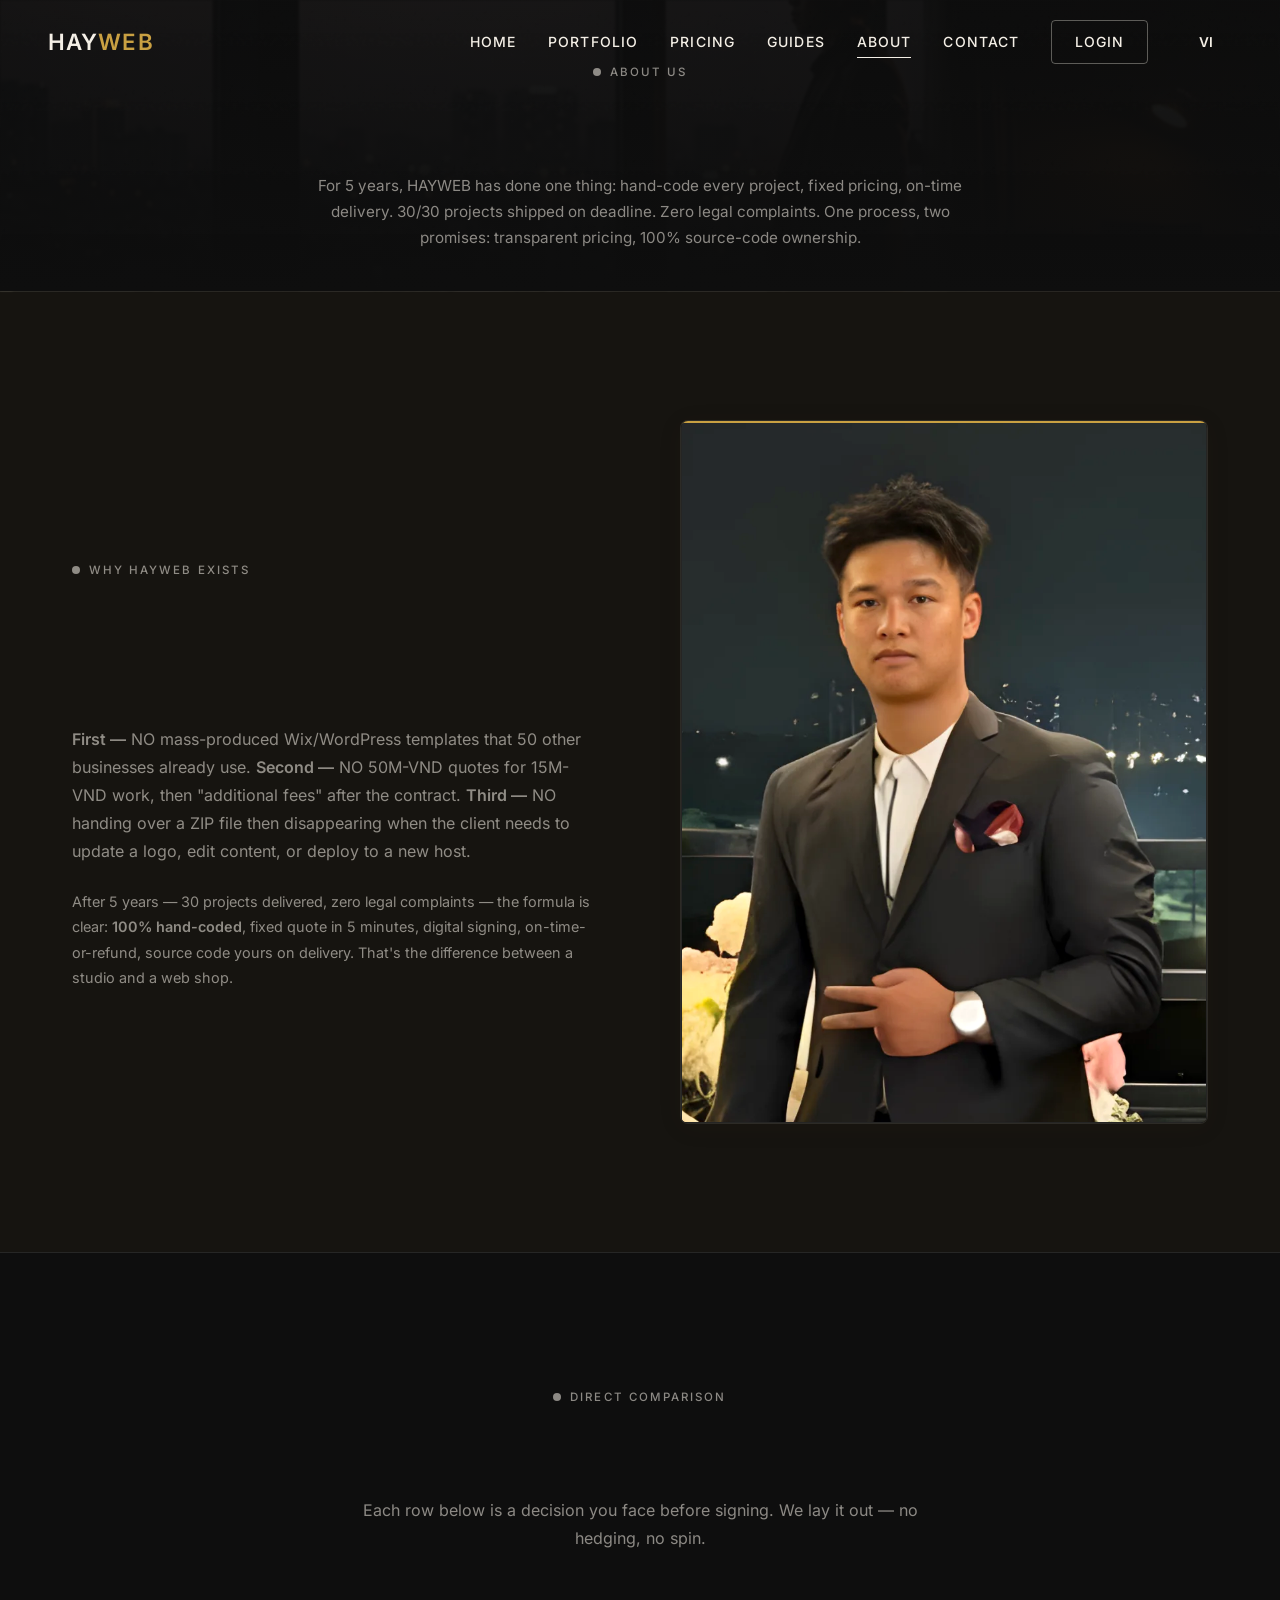
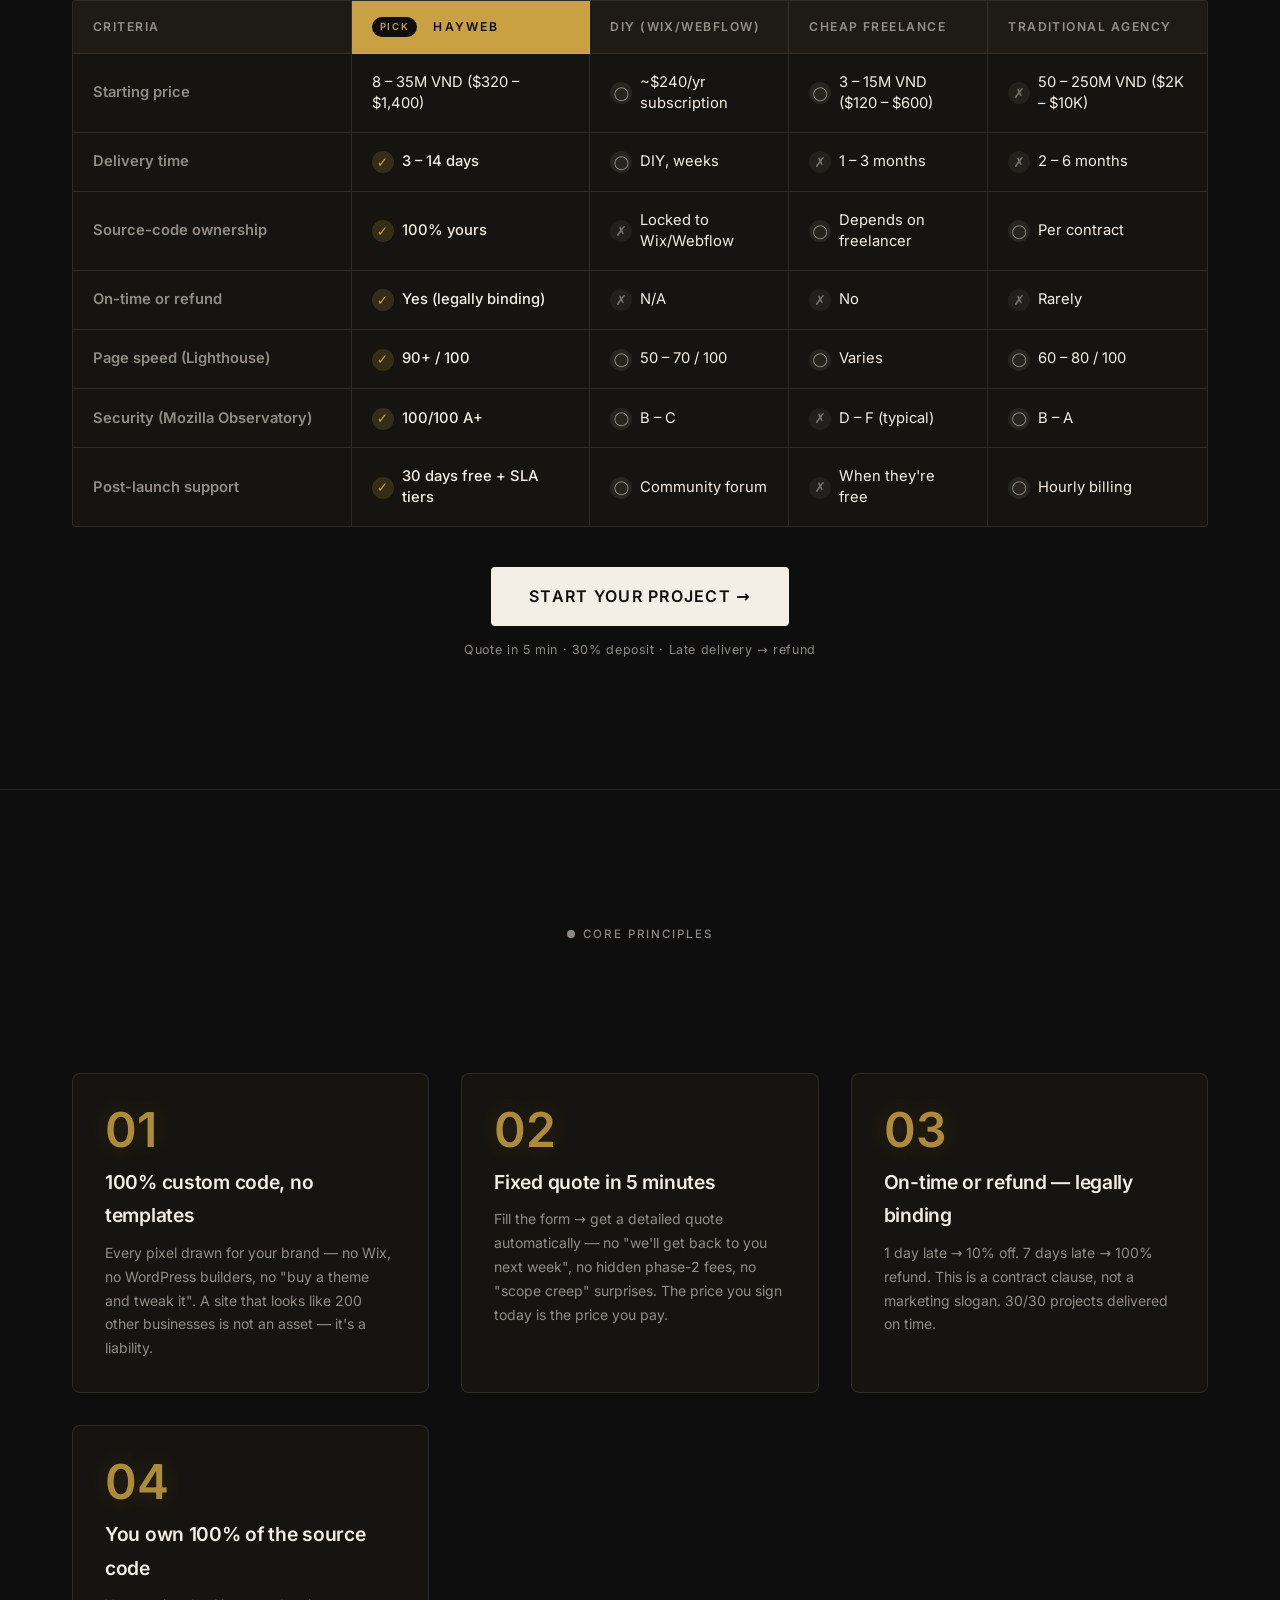
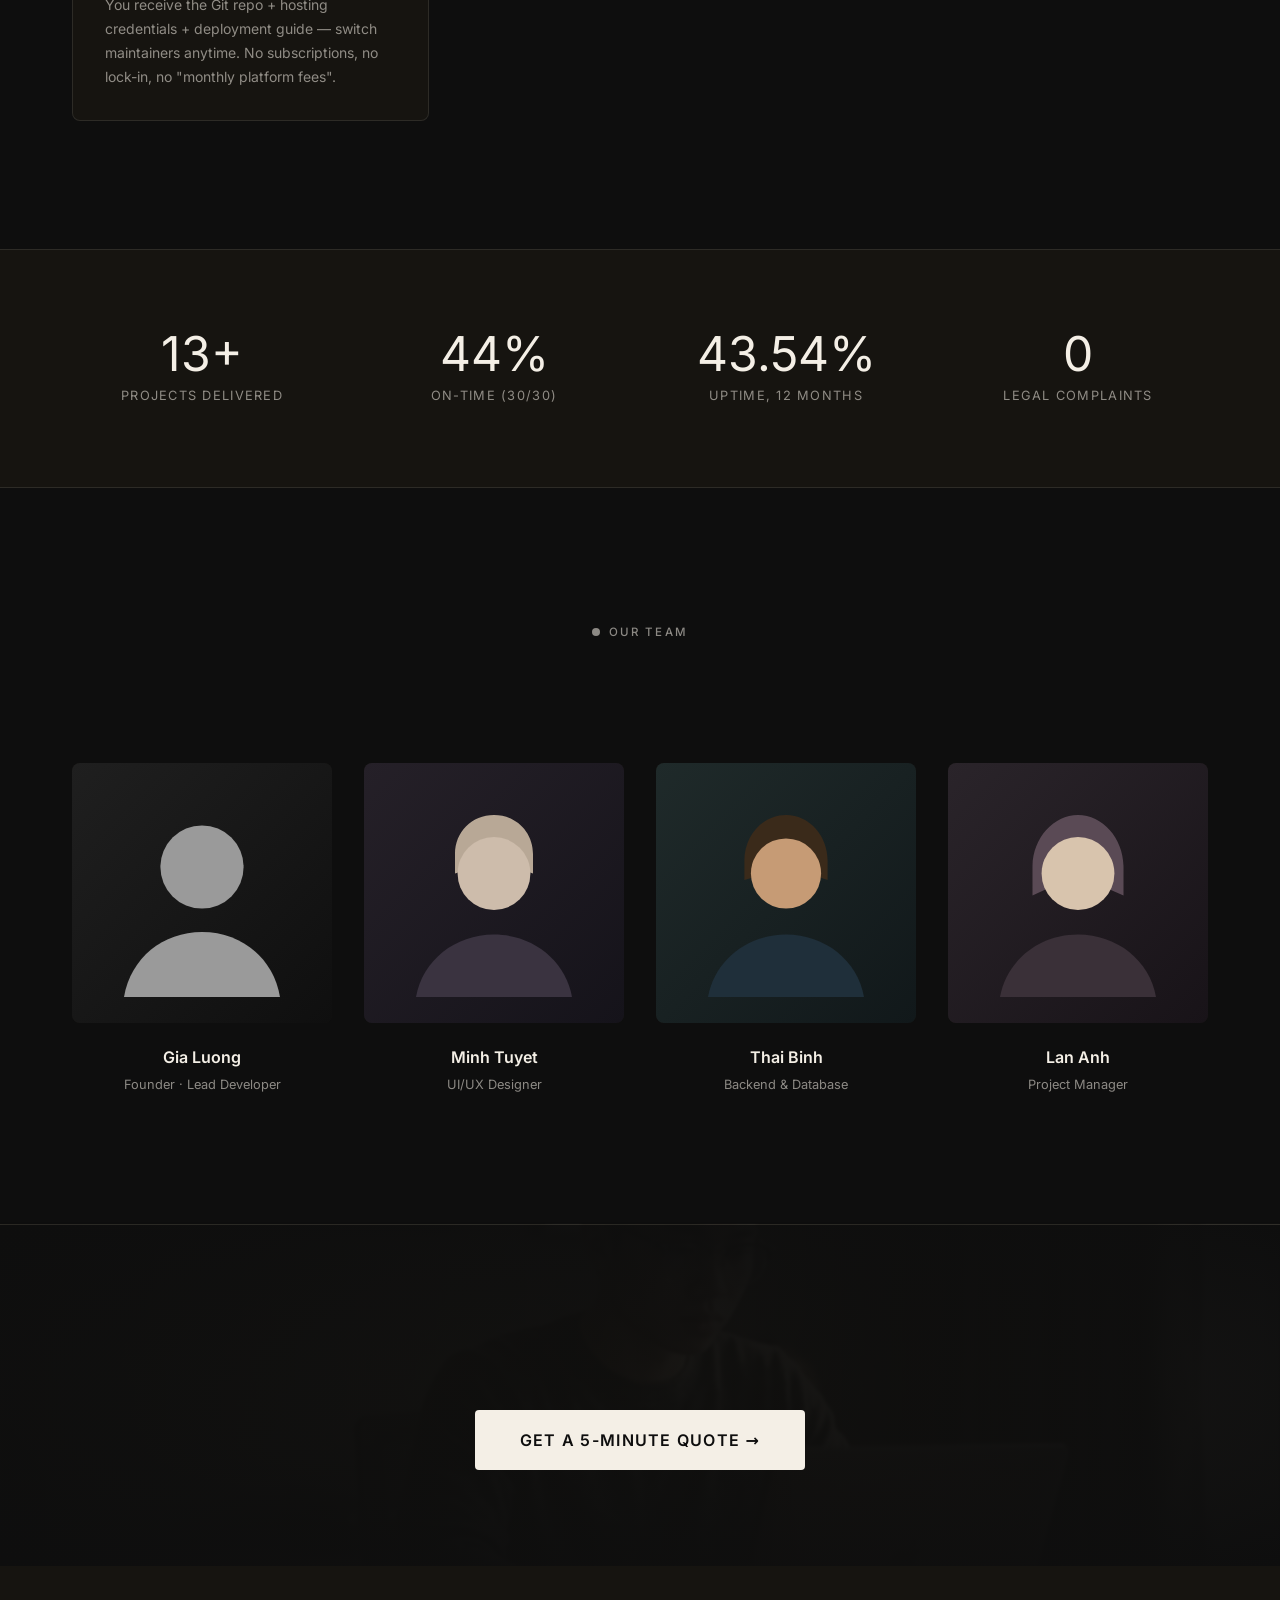
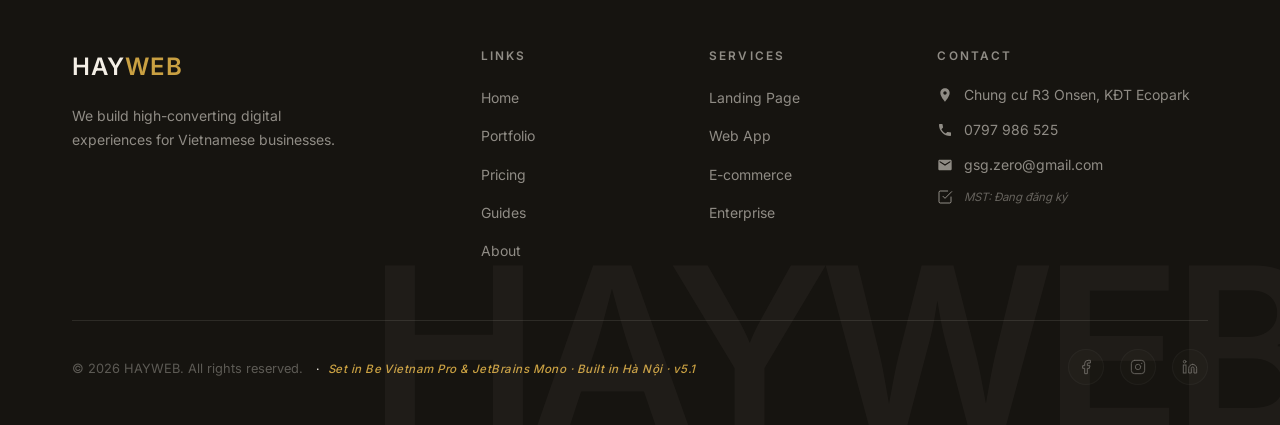
==== commit 76e3464b: "feat(about): atmospheric backgrounds peer-skyline + peer-working (Mode B chìm) About.html now has 2 " ====
--- a/about.html
+++ b/about.html
@@ -26,6 +26,20 @@
   <link rel="preload" href="fonts/playfair-roman-latin.woff2" as="font" type="font/woff2" crossorigin>
   <link rel="preload" href="fonts/bvp-400-vi.woff2" as="font" type="font/woff2" crossorigin>
   <link rel="stylesheet" href="css/style.css">
+  <style>
+    /* Day 9 — atmospheric backgrounds (Mode B "chìm") for about-hero + cta-band.
+       peer-skyline.webp: Hà Nội window-skyline at dusk (vision/identity).
+       peer-working.webp: MacBook + coffee + journal (productivity/process). */
+    .about-hero{position:relative;isolation:isolate;padding:8rem 0 5rem}
+    .about-hero::before{content:'';position:absolute;inset:0;background:url('images/peer-skyline.webp') center/cover no-repeat;filter:brightness(.5) saturate(.8) blur(1px);opacity:.28;z-index:0;pointer-events:none}
+    .about-hero::after{content:'';position:absolute;inset:0;background:linear-gradient(180deg,rgba(14,14,14,.62) 0,rgba(14,14,14,.82) 55%,var(--dark-ink,#0E0E0E) 100%);z-index:1;pointer-events:none}
+    .about-hero>.container{position:relative;z-index:2}
+    .about-cta-working{position:relative;isolation:isolate}
+    .about-cta-working::before{content:'';position:absolute;inset:0;background:url('images/peer-working.webp') center/cover no-repeat;filter:brightness(.42) saturate(.7) blur(1.5px);opacity:.20;z-index:0;pointer-events:none}
+    .about-cta-working::after{content:'';position:absolute;inset:0;background:radial-gradient(ellipse at center,rgba(14,14,14,.55) 0,rgba(14,14,14,.86) 70%,var(--dark-ink,#0E0E0E) 100%);z-index:1;pointer-events:none}
+    .about-cta-working>.container{position:relative;z-index:2}
+    @media (max-width:768px){.about-hero{padding:6rem 0 4rem}.about-hero::before,.about-cta-working::before{filter:brightness(.5) saturate(.8)}}
+  </style>
   <script type="application/ld+json">
   {
     "@context": "https://schema.org",
@@ -189,8 +203,8 @@
   </div>
 </section>
 
-<!-- CTA -->
-<section class="cta-band">
+<!-- CTA — Day 9: atmospheric peer-working background (Mode B chìm) -->
+<section class="cta-band about-cta-working">
   <div class="container text-center">
     <h2 class="section-title fade-up" id="cta-title"></h2>
     <div class="fade-up" style="margin-top:2rem">
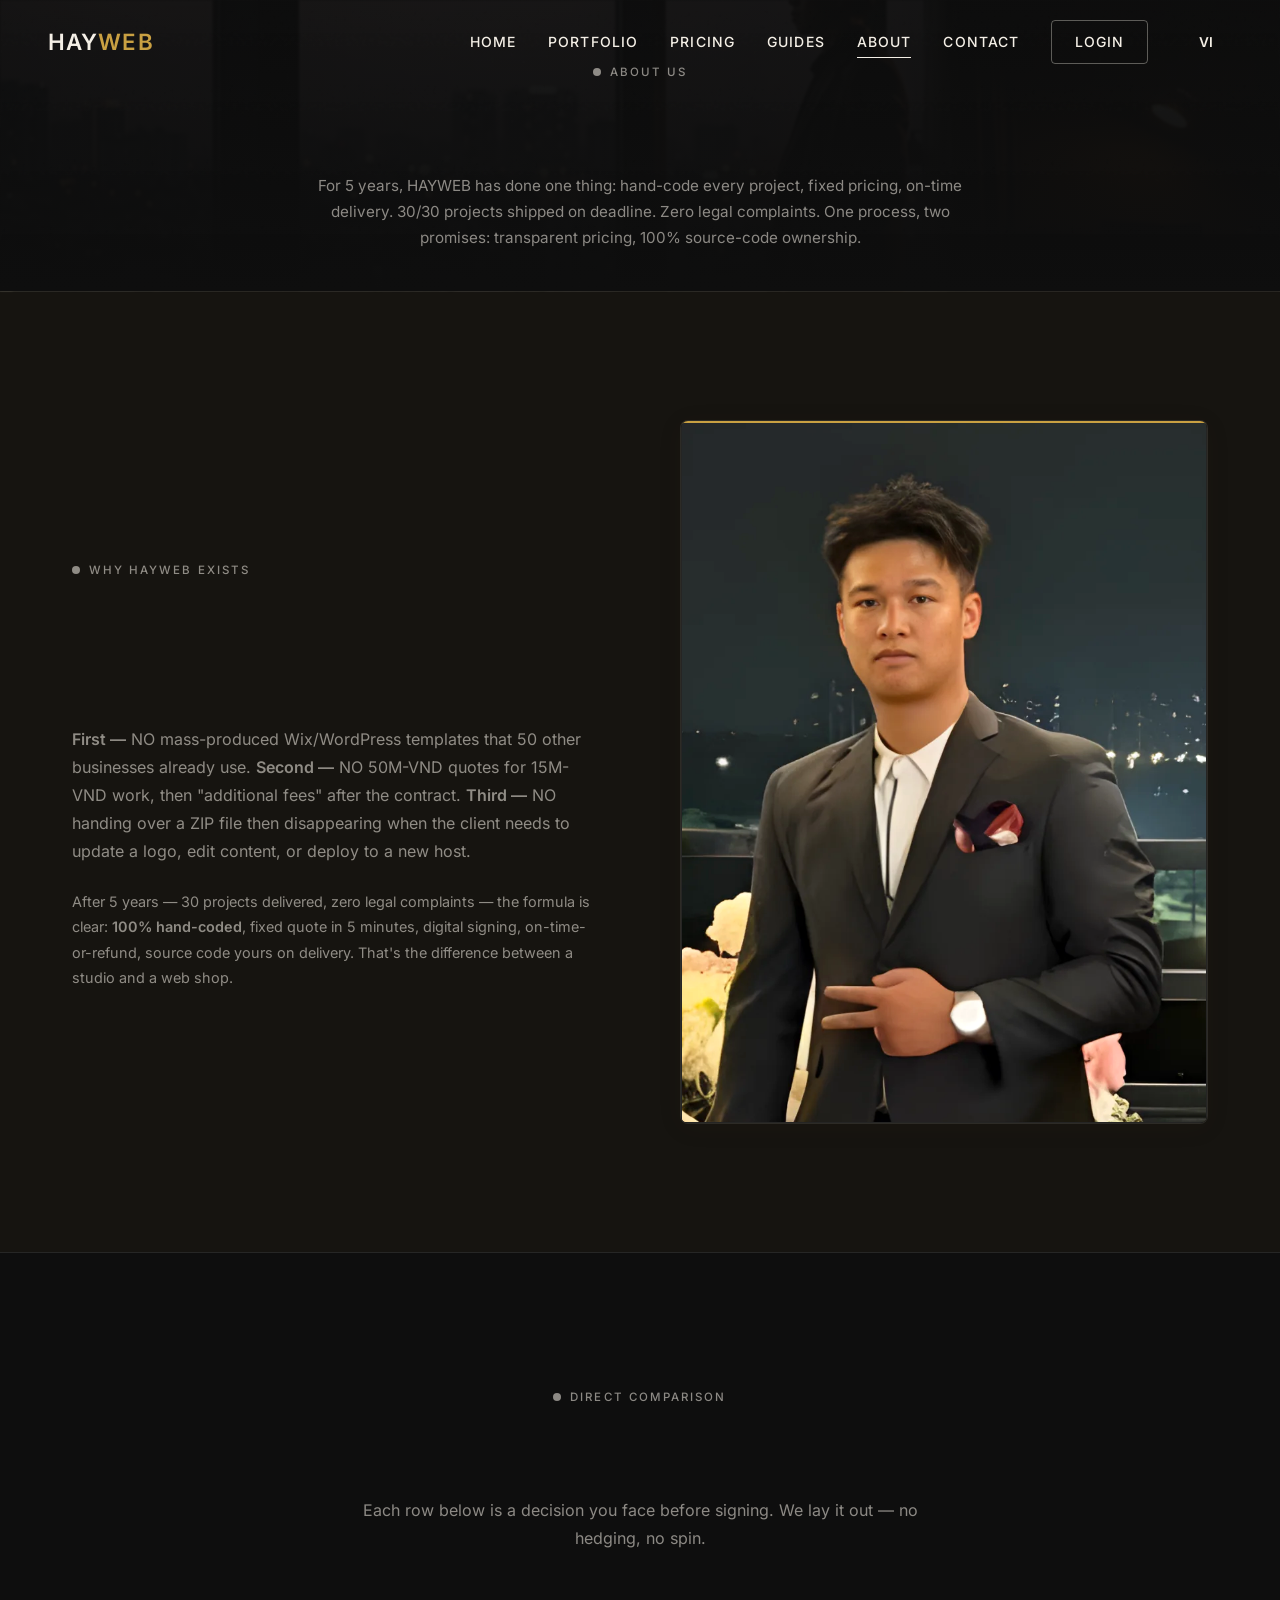
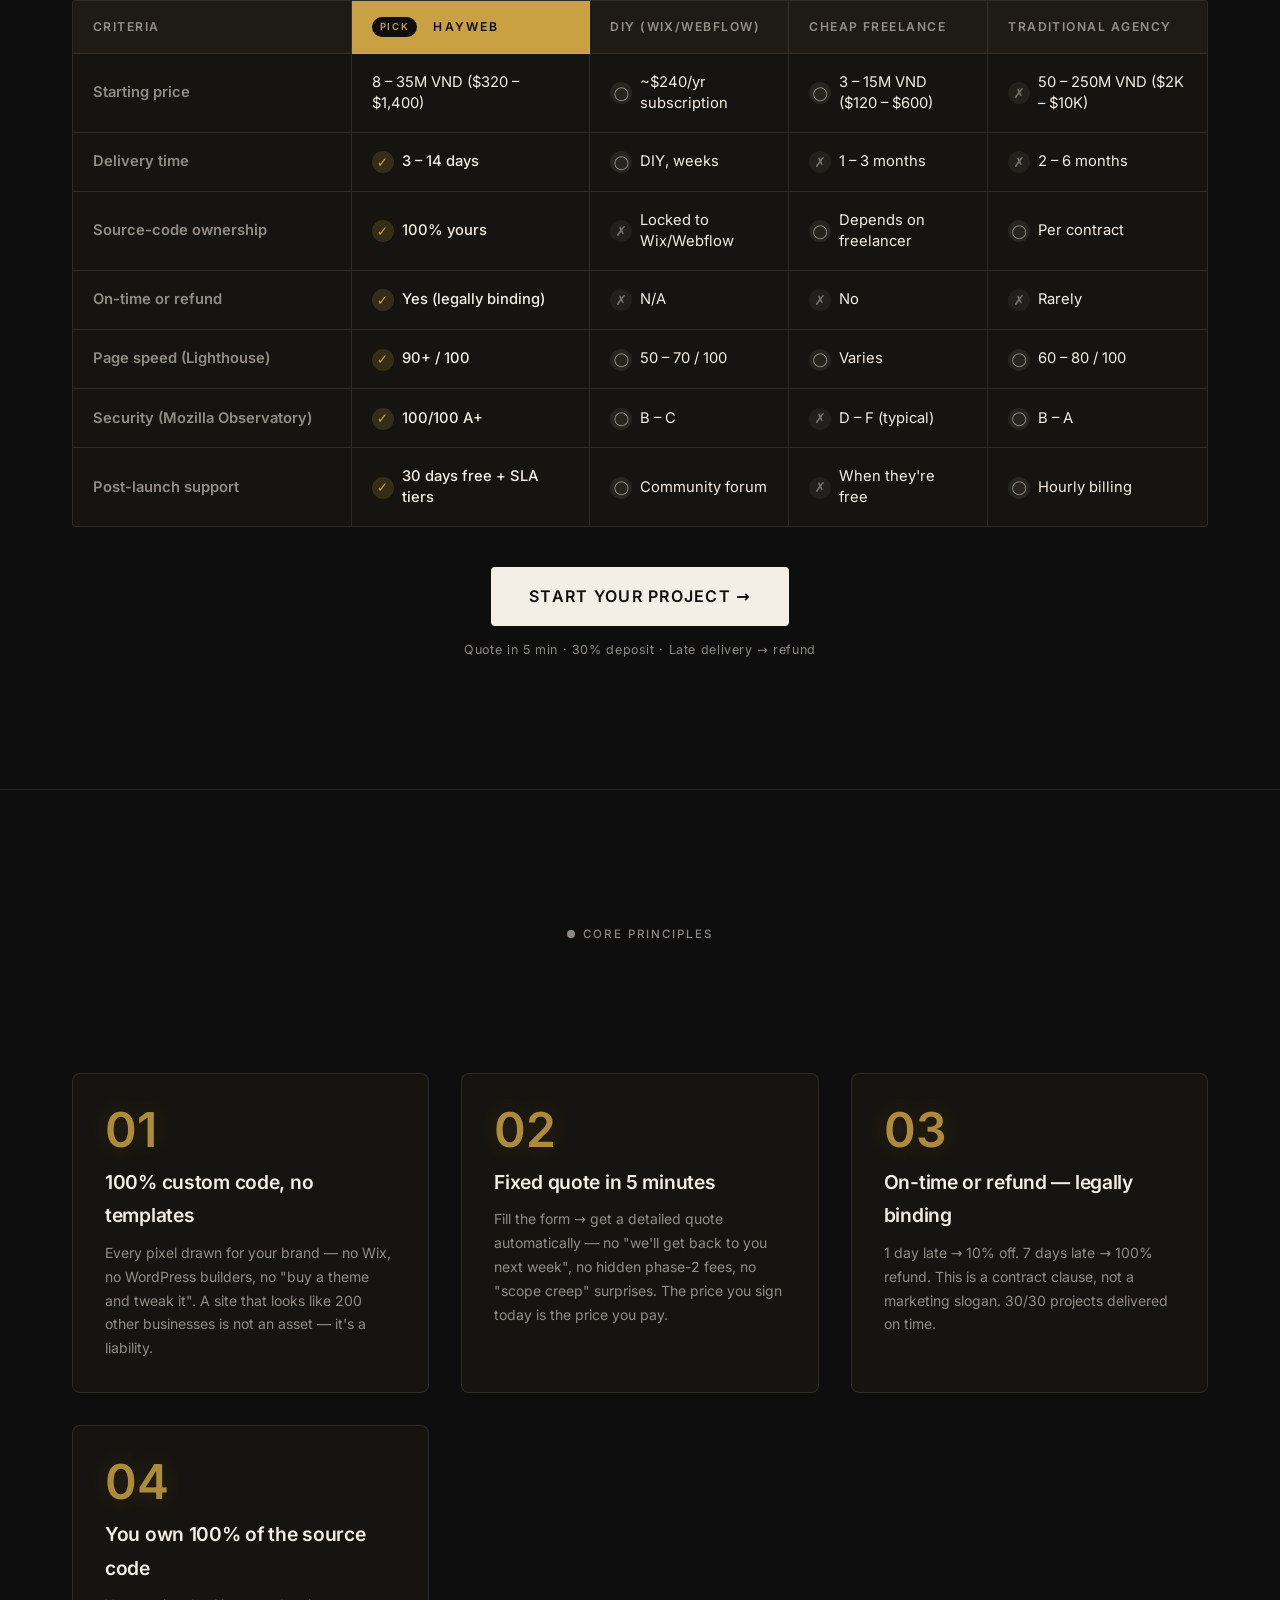
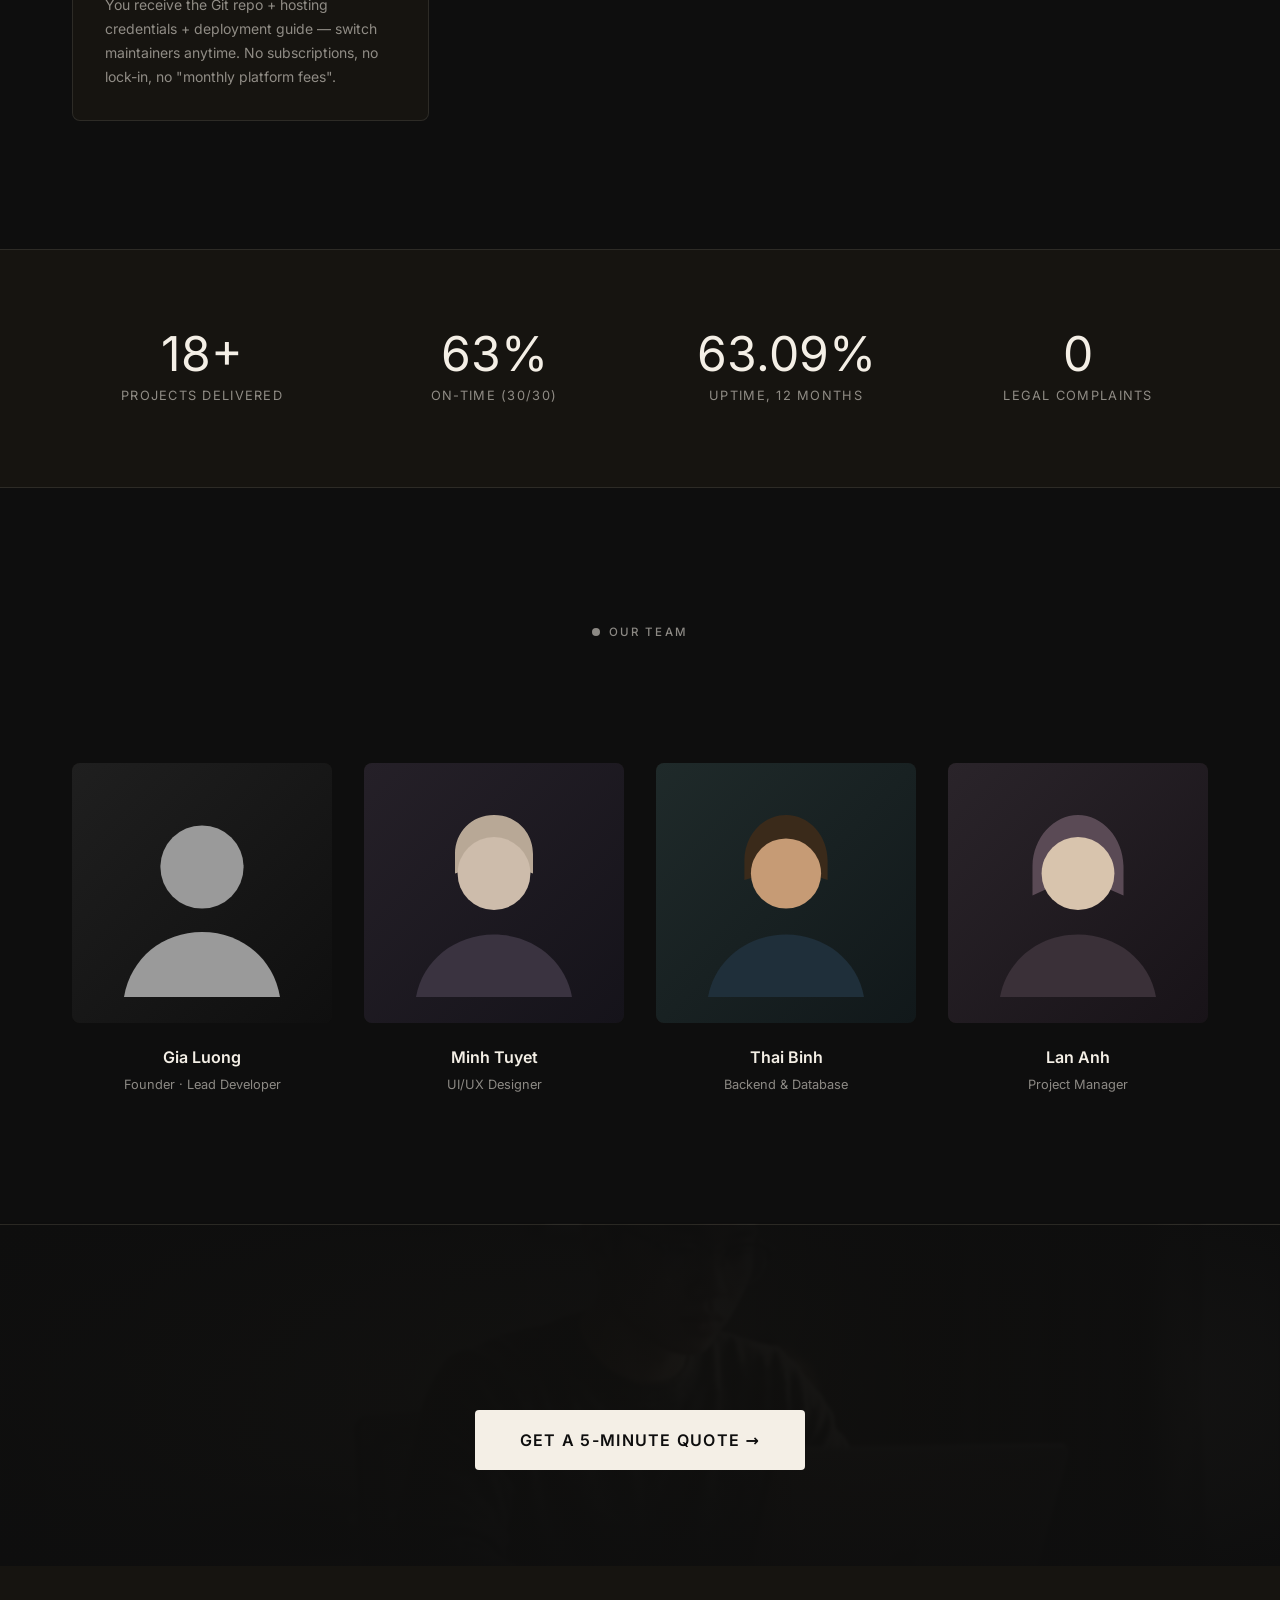
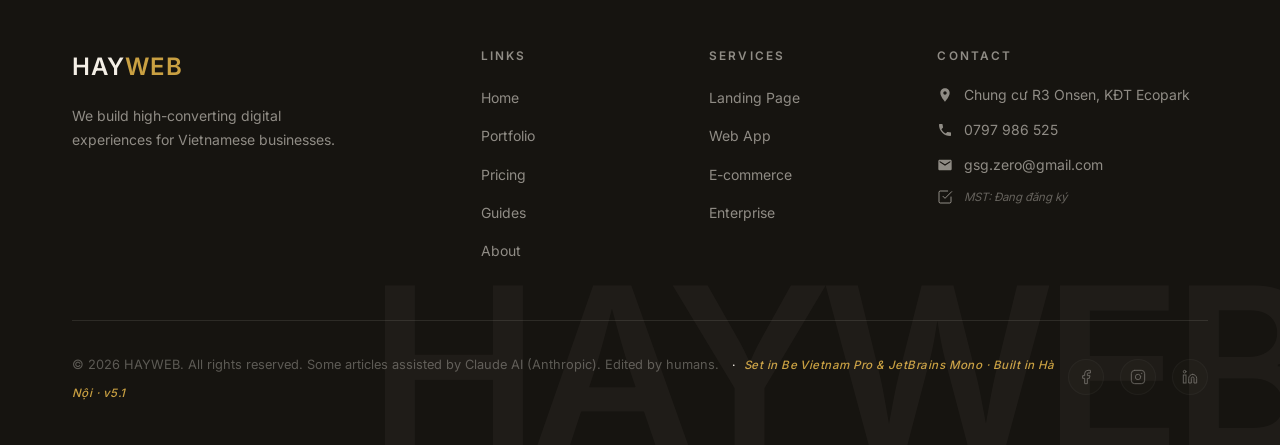
==== commit fab98ec6: "feat(seo): A.15 Path X SEO + compliance + measurement upgrade Path X scope: preserve v5.1.2 dark lux" ====
--- a/about.html
+++ b/about.html
@@ -4,9 +4,9 @@
   <meta charset="UTF-8">
   <meta name="viewport" content="width=device-width, initial-scale=1.0">
   <title>Đội ngũ thiết kế website HAYWEB Hà Nội — Studio chuyên nghiệp</title>
-  <meta name="description" content="Đội ngũ HAYWEB — 5+ năm thiết kế website cao cấp tại Hà Nội. Founder dẫn dắt từng dự án. Mozilla 100/100, Lighthouse 90+. Khám phá câu chuyện studio.">
+  <meta name="description" content="Đội ngũ HAYWEB — Studio chuyên nghiệp tại Hà Nội với phương pháp 4-Layer Experience. Founder dẫn dắt từng dự án. Mozilla 100/100, Lighthouse 90+. Khám phá câu chuyện studio.">
   <meta property="og:title" content="Đội ngũ thiết kế website HAYWEB Hà Nội — Studio chuyên nghiệp">
-  <meta property="og:description" content="Studio HAYWEB — 5+ năm kinh nghiệm thiết kế website cao cấp. Founder trực tiếp tư vấn từng dự án. Câu chuyện + đội ngũ.">
+  <meta property="og:description" content="Studio HAYWEB — Studio chuyên nghiệp với phương pháp HAYWEB 5-phase. Founder trực tiếp tư vấn từng dự án. Câu chuyện + đội ngũ.">
   <meta property="og:url" content="https://hayweb.vn/about">
   <meta property="og:type" content="website">
   <meta property="og:image" content="https://hayweb.vn/images/og-image.jpg">
@@ -45,7 +45,7 @@
     "@context": "https://schema.org",
     "@graph": [
       {
-        "@type": "Organization",
+        "@type": "ProfessionalService",
         "@id": "https://hayweb.vn/#organization",
         "name": "HAYWEB",
         "alternateName": "HAYWEB Studio",
@@ -96,7 +96,7 @@
         "@id": "https://hayweb.vn/about#webpage",
         "url": "https://hayweb.vn/about",
         "name": "Đội ngũ thiết kế website HAYWEB Hà Nội — Studio chuyên nghiệp",
-        "description": "Đội ngũ HAYWEB — 5+ năm thiết kế website cao cấp tại Hà Nội. Founder dẫn dắt từng dự án. Mozilla 100/100, Lighthouse 90+. Khám phá câu chuyện studio.",
+        "description": "Đội ngũ HAYWEB — Studio chuyên nghiệp tại Hà Nội với phương pháp 4-Layer Experience. Founder dẫn dắt từng dự án. Mozilla 100/100, Lighthouse 90+. Khám phá câu chuyện studio.",
         "isPartOf": { "@id": "https://hayweb.vn/#website" },
         "about": { "@id": "https://hayweb.vn/#organization" },
         "mainEntity": { "@id": "https://hayweb.vn/about#gialuong" },
@@ -150,7 +150,7 @@
           </picture>
           <figcaption>
             <span class="founder-name">Founder · HAYWEB Studio</span>
-            <span class="founder-title">Hà Nội · 2020 — Now</span>
+            <span class="founder-title">Hà Nội · Studio chuyên nghiệp</span>
           </figcaption>
         </figure>
       </div>
--- a/css/style.css
+++ b/css/style.css
@@ -1 +1,6 @@
-@font-face{font-family:'Be Vietnam Pro';font-style:normal;font-weight:300;font-display:swap;src:url('../fonts/bvp-300-vi.woff2') format('woff2');unicode-range:U+0102-0103,U+0110-0111,U+0128-0129,U+0168-0169,U+01A0-01A1,U+01AF-01B0,U+0300-0301,U+0303-0304,U+0308-0309,U+0323,U+0329,U+1EA0-1EF9,U+20AB}@font-face{font-family:'Be Vietnam Pro';font-style:normal;font-weight:300;font-display:swap;src:url('../fonts/bvp-300-latin.woff2') format('woff2');unicode-range:U+0000-00FF,U+0131,U+0152-0153,U+02BB-02BC,U+02C6,U+02DA,U+02DC,U+0304,U+0308,U+0329,U+2000-206F,U+20AC,U+2122,U+2191,U+2193,U+2212,U+2215,U+FEFF,U+FFFD}@font-face{font-family:'Be Vietnam Pro';font-style:normal;font-weight:400;font-display:swap;src:url('../fonts/bvp-400-vi.woff2') format('woff2');unicode-range:U+0102-0103,U+0110-0111,U+0128-0129,U+0168-0169,U+01A0-01A1,U+01AF-01B0,U+0300-0301,U+0303-0304,U+0308-0309,U+0323,U+0329,U+1EA0-1EF9,U+20AB}@font-face{font-family:'Be Vietnam Pro';font-style:normal;font-weight:400;font-display:swap;src:url('../fonts/bvp-400-latin.woff2') format('woff2');unicode-range:U+0000-00FF,U+0131,U+0152-0153,U+02BB-02BC,U+02C6,U+02DA,U+02DC,U+0304,U+0308,U+0329,U+2000-206F,U+20AC,U+2122,U+2191,U+2193,U+2212,U+2215,U+FEFF,U+FFFD}@font-face{font-family:'Be Vietnam Pro';font-style:normal;font-weight:600;font-display:swap;src:url('../fonts/bvp-600-vi.woff2') format('woff2');unicode-range:U+0102-0103,U+0110-0111,U+0128-0129,U+0168-0169,U+01A0-01A1,U+01AF-01B0,U+0300-0301,U+0303-0304,U+0308-0309,U+0323,U+0329,U+1EA0-1EF9,U+20AB}@font-face{font-family:'Be Vietnam Pro';font-style:normal;font-weight:600;font-display:swap;src:url('../fonts/bvp-600-latin.woff2') format('woff2');unicode-range:U+0000-00FF,U+0131,U+0152-0153,U+02BB-02BC,U+02C6,U+02DA,U+02DC,U+0304,U+0308,U+0329,U+2000-206F,U+20AC,U+2122,U+2191,U+2193,U+2212,U+2215,U+FEFF,U+FFFD}@font-face{font-family:'Be Vietnam Pro';font-style:normal;font-weight:700;font-display:swap;src:url('../fonts/bvp-700-vi.woff2') format('woff2');unicode-range:U+0102-0103,U+0110-0111,U+0128-0129,U+0168-0169,U+01A0-01A1,U+01AF-01B0,U+0300-0301,U+0303-0304,U+0308-0309,U+0323,U+0329,U+1EA0-1EF9,U+20AB}@font-face{font-family:'Be Vietnam Pro';font-style:normal;font-weight:700;font-display:swap;src:url('../fonts/bvp-700-latin.woff2') format('woff2');unicode-range:U+0000-00FF,U+0131,U+0152-0153,U+02BB-02BC,U+02C6,U+02DA,U+02DC,U+0304,U+0308,U+0329,U+2000-206F,U+20AC,U+2122,U+2191,U+2193,U+2212,U+2215,U+FEFF,U+FFFD}@font-face{font-family:'Be Vietnam Pro';font-style:italic;font-weight:700;font-display:swap;src:url('../fonts/bvp-700italic-vi.woff2') format('woff2');unicode-range:U+0102-0103,U+0110-0111,U+0128-0129,U+0168-0169,U+01A0-01A1,U+01AF-01B0,U+0300-0301,U+0303-0304,U+0308-0309,U+0323,U+0329,U+1EA0-1EF9,U+20AB}@font-face{font-family:'Be Vietnam Pro';font-style:italic;font-weight:700;font-display:swap;src:url('../fonts/bvp-700italic-latin.woff2') format('woff2');unicode-range:U+0000-00FF,U+0131,U+0152-0153,U+02BB-02BC,U+02C6,U+02DA,U+02DC,U+0304,U+0308,U+0329,U+2000-206F,U+20AC,U+2122,U+2191,U+2193,U+2212,U+2215,U+FEFF,U+FFFD}@font-face{font-family:Inter;font-style:normal;font-weight:400;font-display:swap;src:url('../fonts/inter-400-vi.woff2') format('woff2');unicode-range:U+0102-0103,U+0110-0111,U+0128-0129,U+0168-0169,U+01A0-01A1,U+01AF-01B0,U+0300-0301,U+0303-0304,U+0308-0309,U+0323,U+0329,U+1EA0-1EF9,U+20AB}@font-face{font-family:Inter;font-style:normal;font-weight:400;font-display:swap;src:url('../fonts/inter-400-latin.woff2') format('woff2');unicode-range:U+0000-00FF,U+0131,U+0152-0153,U+02BB-02BC,U+02C6,U+02DA,U+02DC,U+0304,U+0308,U+0329,U+2000-206F,U+20AC,U+2122,U+2191,U+2193,U+2212,U+2215,U+FEFF,U+FFFD}@font-face{font-family:Inter;font-style:normal;font-weight:500;font-display:swap;src:url('../fonts/inter-500-vi.woff2') format('woff2');unicode-range:U+0102-0103,U+0110-0111,U+0128-0129,U+0168-0169,U+01A0-01A1,U+01AF-01B0,U+0300-0301,U+0303-0304,U+0308-0309,U+0323,U+0329,U+1EA0-1EF9,U+20AB}@font-face{font-family:Inter;font-style:normal;font-weight:500;font-display:swap;src:url('../fonts/inter-400-latin.woff2') format('woff2');unicode-range:U+0000-00FF,U+0131,U+0152-0153,U+02BB-02BC,U+02C6,U+02DA,U+02DC,U+0304,U+0308,U+0329,U+2000-206F,U+20AC,U+2122,U+2191,U+2193,U+2212,U+2215,U+FEFF,U+FFFD}@font-face{font-family:Inter;font-style:normal;font-weight:600;font-display:swap;src:url('../fonts/inter-400-vi.woff2') format('woff2');unicode-range:U+0102-0103,U+0110-0111,U+0128-0129,U+0168-0169,U+01A0-01A1,U+01AF-01B0,U+0300-0301,U+0303-0304,U+0308-0309,U+0323,U+0329,U+1EA0-1EF9,U+20AB}@font-face{font-family:Inter;font-style:normal;font-weight:600;font-display:swap;src:url('../fonts/inter-600-latin.woff2') format('woff2');unicode-range:U+0000-00FF,U+0131,U+0152-0153,U+02BB-02BC,U+02C6,U+02DA,U+02DC,U+0304,U+0308,U+0329,U+2000-206F,U+20AC,U+2122,U+2191,U+2193,U+2212,U+2215,U+FEFF,U+FFFD}@font-face{font-family:'JetBrains Mono';font-style:normal;font-weight:400;font-display:swap;src:url('../fonts/jetbrains-latin.woff2') format('woff2');unicode-range:U+0000-00FF,U+0131,U+0152-0153,U+02BB-02BC,U+02C6,U+02DA,U+02DC,U+0304,U+0308,U+0329,U+2000-206F,U+20AC,U+2122,U+2191,U+2193,U+2212,U+2215,U+FEFF,U+FFFD}@font-face{font-family:'Playfair Display';font-style:normal;font-weight:400 700;font-display:swap;src:url('../fonts/playfair-roman-vi.woff2') format('woff2');unicode-range:U+0102-0103,U+0110-0111,U+0128-0129,U+0168-0169,U+01A0-01A1,U+01AF-01B0,U+0300-0301,U+0303-0304,U+0308-0309,U+0323,U+0329,U+1EA0-1EF9,U+20AB}@font-face{font-family:'Playfair Display';font-style:normal;font-weight:400 700;font-display:swap;src:url('../fonts/playfair-roman-latin.woff2') format('woff2');unicode-range:U+0000-00FF,U+0131,U+0152-0153,U+02BB-02BC,U+02C6,U+02DA,U+02DC,U+0304,U+0308,U+0329,U+2000-206F,U+20AC,U+2122,U+2191,U+2193,U+2212,U+2215,U+FEFF,U+FFFD}@font-face{font-family:'Playfair Display';font-style:italic;font-weight:700;font-display:swap;src:url('../fonts/playfair-italic-vi.woff2') format('woff2');unicode-range:U+0102-0103,U+0110-0111,U+0128-0129,U+0168-0169,U+01A0-01A1,U+01AF-01B0,U+0300-0301,U+0303-0304,U+0308-0309,U+0323,U+0329,U+1EA0-1EF9,U+20AB}@font-face{font-family:'Playfair Display';font-style:italic;font-weight:700;font-display:swap;src:url('../fonts/playfair-italic-latin.woff2') format('woff2');unicode-range:U+0000-00FF,U+0131,U+0152-0153,U+02BB-02BC,U+02C6,U+02DA,U+02DC,U+0304,U+0308,U+0329,U+2000-206F,U+20AC,U+2122,U+2191,U+2193,U+2212,U+2215,U+FEFF,U+FFFD}*,::after,::before{box-sizing:border-box;margin:0;padding:0}:root{--bg:#F4EFE6;--surface:#FAF7EE;--surface-2:#FFFFFF;--surface-hover:#EFE9DC;--border:rgba(26,26,26,0.10);--border-hover:rgba(26,26,26,0.22);--text:#1a1a1a;--silver:#2a2520;--silver-light:#4a4540;--muted:rgba(26,26,26,0.58);--muted-2:rgba(26,26,26,0.32);--white:#FFFFFF;--gold:#A67C2E;--gold-light:#BF9137;--success:#2A9D6F;--danger:#C04949;--radius:4px;--radius-lg:8px;--shadow:0 4px 24px rgba(60,40,15,0.08);--shadow-lg:0 16px 56px rgba(60,40,15,0.16);--font-headline:'Playfair Display','Be Vietnam Pro',Georgia,'Times New Roman',serif;--font-display:'Inter','Be Vietnam Pro',system-ui,-apple-system,sans-serif;--font-body:'Inter','Be Vietnam Pro',system-ui,-apple-system,sans-serif;--font-mono:'Inter','Be Vietnam Pro',system-ui,-apple-system,sans-serif;--font-mono-strict:'JetBrains Mono','SF Mono',Menlo,Consolas,'Courier New',monospace;--dark-ink:#0E0E0E;--dark-surface:#161410;--dark-surface-2:#1E1B16;--dark-muted:rgba(244,239,230,0.55);--dark-muted-2:rgba(244,239,230,0.32);--dark-border:rgba(244,239,230,0.10);--dark-border-hover:rgba(244,239,230,0.22);--cream:#F4EFE6;--paper:#FAF7EE;--charcoal:#2a2520;--gold-subtle:rgba(166,124,46,0.08);--gold-glow:rgba(166,124,46,0.30);--gold-glow-strong:rgba(166,124,46,0.50);--gold-on-dark:#C9A042;--gold-ornament:rgba(201,160,66,0.40);--ivory-on-dark:#F4EFE6}.article-content code,.article-content pre,code,pre{font-family:var(--font-mono-strict)!important}.about-hero h1,.article-title,.hero-title,.page-header h1,.section-title,h1.section-title,h2.section-title{font-family:var(--font-headline)!important;letter-spacing:-.02em}.article-title em,.hero-title em,.section-title em{font-family:var(--font-headline)!important;font-style:italic;font-weight:700}body.home-dark-luxury .about-hero #about-title,body.home-dark-luxury .about-hero .section-title{font-size:clamp(2rem, 3.4vw, 2.75rem)!important;line-height:1.2!important;margin-bottom:.85rem!important}body.home-dark-luxury .page-header .section-title,body.home-dark-luxury .page-header h1{font-size:clamp(2.4rem, 4vw, 3.4rem);line-height:1.1}body.home-dark-luxury .form-input,body.home-dark-luxury .form-select,body.home-dark-luxury .form-textarea,body.home-dark-luxury input:not([type=checkbox]):not([type=radio]):not([type=submit]):not([type=button]),body.home-dark-luxury select,body.home-dark-luxury textarea{font-size:16px;font-family:var(--font-body)}html{scroll-behavior:smooth;-webkit-text-size-adjust:100%;overflow-x:clip}body{font-family:var(--font-body);background:var(--bg);color:var(--silver);line-height:1.75;min-height:100vh;overflow-x:hidden}a{color:var(--silver);text-decoration:none;transition:color .2s}a:hover{color:var(--text)}img{max-width:100%;height:auto;display:block}button{font-family:inherit;cursor:pointer}::-webkit-scrollbar{width:4px}::-webkit-scrollbar-track{background:var(--bg)}::-webkit-scrollbar-thumb{background:rgba(26,26,26,.18);border-radius:2px}::-webkit-scrollbar-thumb:hover{background:var(--silver)}.folio-equal,.folio-image-screenshot,.hero-screenshot-frame,.hero-title .line-1,.hero-title .line-2,.pillar-card,.section-title,.tier,.why-screenshot{will-change:transform,opacity}.hero-title .line-1,.hero-title .line-2{opacity:0;align-self:flex-start}@media (prefers-reduced-motion:reduce){.hero-title .line-1,.hero-title .line-2{opacity:1!important}}body.home-dark-luxury .hero-title .hero-highlight em{color:var(--gold-on-dark,#c9a042);font-style:italic}body.home-dark-luxury .hero-title .line-2{font-size:.92em;font-weight:600}body::before{content:'';position:fixed;inset:0;z-index:-1;background-image:url("data:image/svg+xml,%3Csvg viewBox='0 0 256 256' xmlns='http://www.w3.org/2000/svg'%3E%3Cfilter id='noise'%3E%3CfeTurbulence type='fractalNoise' baseFrequency='0.9' numOctaves='4' stitchTiles='stitch'/%3E%3C/filter%3E%3Crect width='100%25' height='100%25' filter='url(%23noise)' opacity='0.025'/%3E%3C/svg%3E");pointer-events:none;mix-blend-mode:multiply}#nav{position:fixed;top:0;left:0;right:0;z-index:1000;display:flex;align-items:center;justify-content:space-between;padding:1.25rem 3rem;background:0 0;transition:background .4s,border-color .4s,padding .4s}#nav.scrolled{background:rgba(244,239,230,.97);border-bottom:1px solid var(--border);padding:.9rem 3rem}.nav-brand{font-family:var(--font-display);font-size:1.4rem;font-weight:700;letter-spacing:.05em;color:var(--text)}.nav-brand span{color:var(--gold)}.nav-links{display:flex;align-items:center;gap:2rem}.nav-links a{font-size:.875rem;font-weight:500;letter-spacing:.08em;text-transform:uppercase;color:var(--muted);transition:color .2s;position:relative}.nav-links a::after{content:'';position:absolute;bottom:-4px;left:0;right:100%;height:1px;background:var(--silver);transition:right .3s}.nav-links a.active,.nav-links a:hover{color:var(--text)}.nav-links a.active::after,.nav-links a:hover::after{right:0}.nav-cta{padding:.55rem 1.4rem;background:0 0;border:1px solid var(--border-hover);border-radius:var(--radius);font-size:.8rem;font-weight:500;letter-spacing:.08em;text-transform:uppercase;color:var(--silver);transition:background .2s,border-color .2s,color .2s}.nav-cta:hover{background:var(--silver);color:var(--bg);border-color:var(--silver)}.nav-toggle{display:none;background:0 0;border:none;color:var(--text);font-size:1.4rem}#nav.nav-dark{background:rgba(14,14,14,.85);border-bottom-color:rgba(244,239,230,.1)}#nav.nav-dark .nav-brand,#nav.nav-dark .nav-link,#nav.nav-dark .nav-links a,#nav.nav-dark .nav-meta-text{color:var(--cream,#f4efe6)}#nav.nav-dark .nav-brand span{color:var(--gold)}#nav.nav-dark .nav-cta{color:var(--cream,#f4efe6);border-color:rgba(244,239,230,.35)}#nav.nav-dark .nav-cta:hover{background:var(--cream,#f4efe6);color:var(--text)}#nav.nav-dark .nav-toggle{color:var(--cream,#f4efe6)}.nav-meta{align-items:center;gap:.85rem;font-family:var(--font-display);font-size:.7rem;font-feature-settings:'tnum';color:var(--muted);letter-spacing:.15em;text-transform:uppercase}.nav-meta em{font-style:normal;font-weight:600;color:var(--text)}.nav-divider{width:16px;height:1px;background:rgba(26,26,26,.22)}@media (max-width:900px){.nav-meta{display:none}#nav{padding:1rem 1.5rem}#nav.scrolled{padding:.8rem 1.5rem}.nav-toggle{display:block}.nav-links{display:none;position:absolute;top:100%;left:0;right:0;flex-direction:column;align-items:flex-start;padding:1.5rem 2rem;gap:1.25rem;background:rgba(244,239,230,.99);border-bottom:1px solid var(--border)}#nav.open .nav-links{display:flex}}.hero{position:relative;min-height:100vh;display:flex;align-items:center;justify-content:center;overflow:hidden;background-color:var(--bg)}.hero-bg{display:none}.hero-content{position:relative;z-index:1}.hero-eyebrow{align-items:center;letter-spacing:.2em;text-transform:uppercase;color:var(--muted);margin-bottom:1.5rem;opacity:0;transform:translateY(20px);animation:.8s .2s forwards fadeUp}.hero-eyebrow::after,.hero-eyebrow::before{content:'';width:2rem;height:1px;background:rgba(26,26,26,.25)}.hero-title{font-family:var(--font-display);font-weight:700;letter-spacing:-.03em;color:var(--text);margin-bottom:1rem;opacity:0;transform:translateY(30px);animation:.9s .4s forwards fadeUp}.hero-title em{color:var(--silver)}.hero-subtitle{font-size:clamp(1rem, 2vw, 1.15rem);color:var(--muted);line-height:1.7;opacity:0;transform:translateY(25px);animation:.9s .6s forwards fadeUp}.hero-actions{display:flex;align-items:center;justify-content:center;gap:1rem;flex-wrap:wrap;opacity:0;transform:translateY(20px);animation:.8s .8s forwards fadeUp}.hero-benefits{display:flex;align-items:center;justify-content:center;gap:1.5rem;flex-wrap:wrap;opacity:0;transform:translateY(20px);animation:.8s .75s forwards fadeUp}.hero-benefit{font-size:.82rem;color:var(--muted);letter-spacing:.02em}.hero-trust{width:100%;display:flex;align-items:center;justify-content:center;gap:.5rem;font-size:.8rem;color:var(--muted)}.hero-scroll{position:absolute;bottom:2.5rem;left:50%;transform:translateX(-50%);display:flex;flex-direction:column;align-items:center;gap:.5rem;font-size:.7rem;letter-spacing:.15em;text-transform:uppercase;color:var(--muted);animation:2s infinite bounce}.hero-scroll svg{width:20px;height:20px;stroke:var(--muted)}@keyframes bounce{0%,100%{transform:translateX(-50%) translateY(0)}50%{transform:translateX(-50%) translateY(6px)}}.btn-primary{position:relative;overflow:hidden;padding:.9rem 2.4rem;background:var(--text);color:var(--bg);border:none;border-radius:var(--radius);font-size:.85rem;font-weight:600;letter-spacing:.08em;text-transform:uppercase;display:inline-flex;align-items:center;gap:.5rem;transition:background .2s,box-shadow .2s,color .2s}.btn-primary::before{content:'';position:absolute;top:0;left:-100%;width:60%;height:100%;background:linear-gradient(90deg,transparent,rgba(255,255,255,.22),transparent);transform:skewX(-20deg);transition:left .5s}.btn-primary:hover{background:#000;color:#fff;box-shadow:0 12px 36px rgba(26,26,26,.2)}.btn-primary:hover::before{left:150%}.btn-primary:active{box-shadow:none}.btn-outline{padding:.9rem 2.4rem;background:0 0;color:var(--text);border:1px solid var(--border-hover);border-radius:var(--radius);font-size:.85rem;font-weight:500;letter-spacing:.08em;text-transform:uppercase;display:inline-flex;align-items:center;gap:.5rem;transition:border-color .2s,color .2s,background .2s}.btn-outline:hover{border-color:var(--text);color:var(--text);background:rgba(26,26,26,.04)}.btn-ghost{padding:.6rem 1.2rem;background:0 0;border:none;color:var(--muted);font-size:.85rem;transition:color .2s}.btn-ghost:hover{color:var(--text)}section{padding:8rem 0}.container{max-width:1200px;margin:0 auto;padding:0 2rem}.section-label{font-family:var(--font-display);font-size:.72rem;font-weight:500;letter-spacing:.18em;font-feature-settings:'tnum';text-transform:uppercase;color:var(--muted);display:inline-flex;align-items:center;gap:.55rem;margin-bottom:1rem}.section-label::before{content:'';width:8px;height:8px;border-radius:50%;background:var(--muted);flex-shrink:0}.section-title{font-family:var(--font-display);font-size:clamp(2rem, 4vw, 3rem);font-weight:700;line-height:1.18;letter-spacing:-.025em;color:var(--text);margin-bottom:1rem}.section-title em{color:var(--silver);font-style:italic;font-weight:300}.section-desc{font-size:1rem;color:var(--muted);max-width:560px;line-height:1.75}.stats-section{background:var(--surface);border-top:1px solid var(--border);border-bottom:1px solid var(--border);padding:5rem 0}.stats-grid{display:grid;grid-template-columns:repeat(4,1fr);gap:2rem}.stat-item{text-align:center}.stat-number{font-family:var(--font-mono);font-size:3rem;color:var(--text);line-height:1;margin-bottom:.4rem}.stat-label{font-size:.8rem;letter-spacing:.1em;text-transform:uppercase;color:var(--muted)}.partners-bar{display:flex;align-items:center;gap:2rem;flex-wrap:wrap;justify-content:center}.partners-label{font-size:.72rem;letter-spacing:.12em;text-transform:uppercase;color:var(--muted);white-space:nowrap}.partners-logos{display:flex;align-items:center;gap:1.5rem;flex-wrap:wrap}.partner-logo{font-size:.78rem;font-weight:600;letter-spacing:.08em;text-transform:uppercase;color:var(--muted);opacity:.55;transition:opacity .25s;padding:.3rem .6rem;border:1px solid var(--border);border-radius:var(--radius)}.partner-logo:hover{opacity:.85}.portfolio-grid{display:grid;grid-template-columns:repeat(3,1fr);gap:1.5rem}.portfolio-card-visual{width:100%;height:100%;position:absolute;inset:0;background:radial-gradient(circle at 30% 30%,rgba(166,124,46,.06) 0,transparent 50%),radial-gradient(circle,rgba(26,26,26,.07) 1px,transparent 1px) 0 0/22px 22px,var(--white);transition:transform .6s;display:flex;align-items:center;justify-content:center}.portfolio-card-visual::before{content:'HAYWEB';font-family:var(--font-display);font-size:1.6rem;font-weight:700;letter-spacing:.16em;color:rgba(26,26,26,.05);text-transform:uppercase}.why-grid{display:grid;grid-template-columns:1fr 1fr;gap:5rem;align-items:center}.why-items{display:flex;flex-direction:column;gap:2rem}.why-item{display:flex;gap:1.25rem}.why-icon{width:44px;height:44px;flex-shrink:0;background:rgba(200,200,200,.05);border:1px solid var(--border);border-radius:var(--radius);display:flex;align-items:center;justify-content:center}.why-icon svg{width:22px;height:22px;stroke:var(--silver);fill:none;stroke-width:1.5;stroke-linecap:round}.why-text h4{font-weight:600;color:var(--text);margin-bottom:.3rem;font-size:1rem}.why-text p{font-size:.9rem;color:var(--muted);line-height:1.65}.why-visual{position:relative;border-radius:var(--radius-lg);overflow:hidden;aspect-ratio:3/4;background:var(--white);border:1px solid var(--border);box-shadow:var(--shadow);display:flex;flex-direction:column}.pricing-preview{display:grid;grid-template-columns:repeat(3,1fr);gap:1.5rem}.price-card{background:var(--white);border:1px solid var(--border);border-radius:var(--radius-lg);padding:2.25rem;transition:border-color .3s,box-shadow .3s;position:relative;overflow:hidden}.price-card.featured{border-color:var(--border-hover);border-top:3px solid var(--gold);box-shadow:0 8px 40px rgba(26,26,26,.06)}.price-card.featured::before{content:'PHỔ BIẾN NHẤT / MOST POPULAR';position:absolute;top:.85rem;right:1rem;font-family:var(--font-mono);color:var(--text);font-size:.6rem;font-weight:700;letter-spacing:.15em;padding:0;opacity:.55}.price-card:hover:not(.featured){border-color:var(--border-hover);box-shadow:var(--shadow)}.price-card:hover.featured{box-shadow:0 24px 60px rgba(166,124,46,.2)}.price-tier{font-size:.72rem;font-weight:600;letter-spacing:.2em;text-transform:uppercase;color:var(--muted);margin-bottom:1rem}.price-amount{font-family:var(--font-mono);font-size:2rem;color:var(--text);line-height:1;margin-bottom:.25rem}.price-amount-usd{font-size:.9rem;color:var(--muted);margin-bottom:1.5rem}.price-divider{height:1px;background:var(--border);margin:1.5rem 0}.price-features{list-style:none;display:flex;flex-direction:column;gap:.75rem}.price-features li{display:flex;align-items:center;gap:.65rem;font-size:.875rem;color:var(--silver)}.price-features li svg{width:16px;height:16px;stroke:var(--success);flex-shrink:0;fill:none;stroke-width:2;stroke-linecap:round;stroke-linejoin:round}.price-card .btn-outline,.price-card .btn-primary{width:100%;justify-content:center;margin-top:2rem}.testimonials-grid{display:grid;grid-template-columns:repeat(3,1fr);gap:1.5rem}.testimonial-card{background:var(--white);border:1px solid var(--border);border-radius:var(--radius-lg);padding:2rem;opacity:0;transform:translateY(30px);transition:opacity .6s,transform .6s,box-shadow .3s}.testimonial-card.revealed{opacity:1;transform:translateY(0)}.testimonial-card:hover{box-shadow:var(--shadow);border-color:var(--border-hover)}.testimonial-stars{color:var(--gold);font-size:.9rem;margin-bottom:1rem;letter-spacing:.1em}.testimonial-text{font-size:.92rem;color:var(--silver);line-height:1.75;margin-bottom:1.5rem}.testimonial-author{display:flex;align-items:center;gap:1rem}.testimonial-avatar{width:40px;height:40px;border-radius:50%;background:var(--surface-hover);border:1px solid var(--border);overflow:hidden}.testimonial-avatar img{width:100%;height:100%;object-fit:cover}.testimonial-name{font-size:.875rem;font-weight:600;color:var(--text)}.testimonial-role{font-size:.78rem;color:var(--muted)}.cta-trust-badges{display:flex;align-items:center;justify-content:center;gap:2rem;flex-wrap:wrap;margin-top:1.75rem}.cta-trust-badge{display:flex;align-items:center;gap:.4rem;font-size:.78rem;color:var(--muted);letter-spacing:.02em}.cta-band{background:var(--surface);border-top:1px solid var(--border);padding:6rem 0;text-align:center}.cta-band .section-title{color:var(--text);margin-bottom:1rem}.cta-band .section-title em{color:var(--text);font-style:italic;font-weight:500}.cta-band .section-desc{color:var(--muted);margin:0 auto 2.5rem}.process-steps{display:grid;grid-template-columns:repeat(5,1fr);gap:0;position:relative}.process-steps::before{content:'';position:absolute;top:1.5rem;left:10%;right:10%;height:1px;background:var(--border);z-index:0}.process-step{text-align:center;z-index:1;padding:0 1rem}.process-num{width:3rem;height:3rem;border-radius:50%;background:var(--surface);border:1px solid var(--border);display:flex;align-items:center;justify-content:center;margin:0 auto 1.25rem;font-family:var(--font-mono);font-size:.8rem;color:var(--muted);transition:background .3s,border-color .3s,color .3s}.process-step.active .process-num{background:var(--silver);color:var(--bg);border-color:var(--silver)}.process-step h4{font-size:.875rem;font-weight:600;color:var(--text);margin-bottom:.4rem}.process-step p{font-size:.78rem;color:var(--muted);line-height:1.5}footer{background:var(--surface);border-top:1px solid var(--border);padding:5rem 0 2.5rem;position:relative;overflow:hidden}.footer-grid{display:grid;grid-template-columns:2fr 1fr 1fr 1.5fr;gap:3rem;margin-bottom:3.5rem}.footer-brand{font-family:var(--font-display);font-size:1.5rem;font-weight:700;letter-spacing:.04em;color:var(--text);margin-bottom:1rem}.footer-brand span{color:var(--text);opacity:.7}.footer-desc{font-size:.875rem;color:var(--muted);line-height:1.7;max-width:280px}.footer-col h5{font-size:.7rem;font-weight:600;letter-spacing:.2em;text-transform:uppercase;color:rgba(200,200,200,.45);margin-bottom:1.25rem}.footer-links{list-style:none;display:flex;flex-direction:column;gap:.65rem}.footer-links a{font-size:.875rem;color:var(--muted);transition:color .2s}.footer-links a:hover{color:var(--text)}.footer-contact-item{display:flex;align-items:center;gap:.65rem;font-size:.875rem;color:var(--muted);margin-bottom:.65rem}.footer-contact-item svg{width:16px;height:16px;stroke:rgba(200,200,200,0.40);flex-shrink:0;fill:none;stroke-width:1.5;stroke-linecap:round}.footer-bottom{border-top:1px solid var(--border);padding-top:1.75rem;display:flex;align-items:center;justify-content:space-between}.footer-copy{font-size:.8rem;color:var(--muted)}.footer-socials{display:flex;gap:1rem}.footer-social{width:36px;height:36px;background:rgba(200,200,200,.05);border:1px solid var(--border);border-radius:var(--radius);display:flex;align-items:center;justify-content:center;transition:background .2s,border-color .2s}.footer-social:hover{background:rgba(200,200,200,.1);border-color:var(--border-hover)}.footer-social svg{width:16px;height:16px;stroke:rgba(200,200,200,0.55);fill:none;stroke-width:1.5;stroke-linecap:round}@keyframes fadeUp{to{opacity:1;transform:translateY(0)}}.fade-up{opacity:0;transform:translateY(30px);transition:opacity .7s,transform .7s}.fade-up.revealed{opacity:1;transform:translateY(0)}.form-group{margin-bottom:1.25rem}.form-label{display:block;font-size:.8rem;font-weight:500;letter-spacing:.06em;text-transform:uppercase;color:var(--muted);margin-bottom:.5rem}.form-input,.form-select,.form-textarea{width:100%;padding:.85rem 1.1rem;background:var(--surface);border:1px solid var(--border);border-radius:var(--radius);color:var(--text);font-family:var(--font-body);font-size:.95rem;transition:border-color .2s,box-shadow .2s;outline:0}.form-input:focus,.form-select:focus,.form-textarea:focus{border-color:var(--text);box-shadow:0 0 0 3px rgba(26,26,26,.06)}.form-input::placeholder,.form-textarea::placeholder{color:var(--muted-2)}.form-textarea{resize:vertical;min-height:120px}.form-select option{background:var(--surface);color:var(--text)}.form-error{font-size:.8rem;color:var(--danger);margin-top:.35rem}.form-hint{font-size:.78rem;color:var(--muted);margin-top:.35rem}.auth-page{min-height:100vh;display:grid;grid-template-columns:1fr 1fr}.auth-visual{background:var(--surface);background-image:radial-gradient(circle,rgba(200,200,200,.05) 1px,transparent 1px);background-size:32px 32px;position:relative}.auth-visual-content{position:absolute;bottom:3rem;left:3rem;right:3rem;z-index:1}.auth-visual-quote{font-family:var(--font-display);font-size:1.5rem;font-weight:600;font-style:italic;color:var(--text);line-height:1.4;margin-bottom:.75rem}.auth-visual-attr{font-size:.8rem;color:var(--muted)}.auth-panel{display:flex;flex-direction:column;justify-content:center;padding:4rem 3.5rem;background:var(--bg)}.auth-title{font-family:var(--font-display);font-size:2rem;font-weight:700;letter-spacing:-.02em;color:var(--text);margin-bottom:.5rem}.auth-subtitle{font-size:.9rem;color:var(--muted);margin-bottom:2.5rem}.social-login{display:flex;gap:.75rem;margin-bottom:2rem}.btn-social{flex:1;padding:.8rem;border:1px solid var(--border);background:var(--surface);border-radius:var(--radius);color:var(--silver);font-size:.875rem;font-weight:500;display:flex;align-items:center;justify-content:center;gap:.6rem;transition:background .2s,border-color .2s}.btn-social:hover{background:var(--surface-hover);border-color:var(--border-hover)}.auth-divider{display:flex;align-items:center;gap:1rem;margin-bottom:2rem;font-size:.78rem;color:var(--muted)}.auth-divider::after,.auth-divider::before{content:'';flex:1;height:1px;background:var(--border)}.auth-toggle{font-size:.875rem;color:var(--muted);text-align:center;margin-top:1.5rem}.auth-toggle a{color:var(--silver);font-weight:500}.auth-toggle a:hover{color:var(--text)}.dashboard-layout{display:grid;grid-template-columns:240px 1fr;min-height:100vh}.sidebar{background:var(--surface);border-right:1px solid var(--border);padding:2rem 1.5rem;position:sticky;top:0;height:100vh;overflow-y:auto}.sidebar-brand{font-family:var(--font-display);font-size:1.3rem;font-weight:700;letter-spacing:.04em;color:var(--text);margin-bottom:2.5rem}.sidebar-brand span{color:var(--text);opacity:.7}.sidebar-nav{list-style:none;display:flex;flex-direction:column;gap:.25rem}.sidebar-nav a{display:flex;align-items:center;gap:.75rem;padding:.7rem 1rem;border-radius:var(--radius);font-size:.875rem;color:var(--muted);transition:background .2s,color .2s}.sidebar-nav a.active,.sidebar-nav a:hover{background:rgba(200,200,200,.07);color:var(--text)}.sidebar-nav svg{width:18px;height:18px;stroke:currentColor;fill:none;stroke-width:1.5;stroke-linecap:round}.dashboard-main{padding:3rem;background:var(--bg)}.dashboard-header{display:flex;align-items:center;justify-content:space-between;margin-bottom:2.5rem}.dashboard-title{font-family:var(--font-display);font-size:1.7rem;font-weight:600;letter-spacing:-.02em;color:var(--text)}.stats-row{display:grid;grid-template-columns:repeat(4,1fr);gap:1.25rem;margin-bottom:2.5rem}.stat-card{background:var(--surface);border:1px solid var(--border);border-radius:var(--radius-lg);padding:1.5rem;transition:border-color .2s}.stat-card:hover{border-color:var(--border-hover)}.stat-card-num{font-family:var(--font-mono);font-size:2rem;color:var(--text)}.stat-card-label{font-size:.78rem;color:var(--muted);text-transform:uppercase;letter-spacing:.08em;margin-top:.25rem}.project-table{width:100%;border-collapse:collapse}.project-table th{font-size:.7rem;font-weight:600;letter-spacing:.15em;text-transform:uppercase;color:var(--muted);text-align:left;padding:.75rem 1rem;border-bottom:1px solid var(--border)}.project-table td{padding:1rem;border-bottom:1px solid var(--border);font-size:.875rem;color:var(--silver)}.project-table tr:hover td{background:rgba(200,200,200,.03)}.badge{display:inline-block;padding:.2rem .7rem;border-radius:100px;font-size:.72rem;font-weight:600;letter-spacing:.05em}.quote-layout{display:grid;grid-template-columns:1fr 380px;gap:2.5rem;max-width:1100px;margin:0 auto;padding:2rem}.quote-body{background:var(--surface);border:1px solid var(--border);border-radius:var(--radius-lg);padding:2.5rem}.quote-sidebar{display:flex;flex-direction:column;gap:1.5rem}.quote-meta-card,.quote-payment-card,.quote-signature-card{background:var(--surface);border:1px solid var(--border);border-radius:var(--radius-lg);padding:1.75rem}.quote-section-title{font-family:var(--font-display);font-size:1.15rem;font-weight:600;letter-spacing:-.015em;color:var(--text);margin-bottom:1rem}.quote-line-item{display:flex;justify-content:space-between;align-items:center;padding:.65rem 0;border-bottom:1px solid var(--border);font-size:.875rem}.quote-line-item:last-child{border-bottom:none}.quote-total{display:flex;justify-content:space-between;align-items:center;padding-top:1rem;margin-top:.5rem;border-top:1px solid var(--border)}.quote-total-label{font-weight:600;color:var(--text)}.quote-total-amount{font-family:var(--font-mono);font-size:1.3rem;color:var(--text)}.signature-canvas{width:100%;height:140px;border-radius:var(--radius);border:1px dashed var(--border-hover);background:var(--surface-hover);cursor:crosshair;touch-action:none}.payment-methods{display:flex;gap:.75rem}.payment-btn{flex:1;padding:.9rem;border:1px solid var(--border);background:var(--surface-hover);border-radius:var(--radius);color:var(--silver);font-size:.8rem;font-weight:500;text-align:center;cursor:pointer;transition:border-color .2s,background .2s}.payment-btn:hover{border-color:var(--border-hover);background:var(--surface-hover)}.payment-btn.active{border-color:var(--silver);color:var(--text);background:var(--surface)}.success-page{min-height:100vh;display:flex;align-items:center;justify-content:center;text-align:center}.success-icon{font-size:3.5rem;margin-bottom:1.5rem}.success-title{font-family:var(--font-display);font-size:2.5rem;font-weight:700;letter-spacing:-.025em;color:var(--text);margin-bottom:1rem}.success-desc{font-size:1rem;color:var(--muted);margin-bottom:2.5rem}.portfolio-filters{display:flex;gap:.75rem;flex-wrap:wrap;margin-bottom:3rem}.filter-btn{padding:.45rem 1.25rem;border-radius:100px;border:1px solid var(--border);background:0 0;color:var(--muted);font-size:.8rem;font-weight:500;letter-spacing:.05em;cursor:pointer;transition:.2s}.filter-btn.active,.filter-btn:hover{border-color:var(--silver);color:var(--text);background:rgba(200,200,200,.07)}.portfolio-full-grid{display:grid;grid-template-columns:repeat(3,1fr);gap:2rem}.portfolio-full-card{background:var(--surface);border:1px solid var(--border);border-radius:var(--radius-lg);overflow:hidden;transition:border-color .3s,box-shadow .3s}.portfolio-full-card:hover{border-color:var(--border-hover);box-shadow:var(--shadow)}.portfolio-full-img{aspect-ratio:16/10;overflow:hidden;position:relative}.portfolio-full-img img{width:100%;height:100%;object-fit:cover;transition:transform .5s}.portfolio-full-card:hover .portfolio-full-img img{transform:scale(1.04)}.portfolio-full-img .portfolio-card-visual{position:absolute;inset:0;aspect-ratio:unset;border-radius:0}.portfolio-full-info{padding:1.5rem}.portfolio-full-tag{font-size:.68rem;font-weight:600;letter-spacing:.15em;text-transform:uppercase;color:var(--muted);margin-bottom:.5rem}.portfolio-full-info h3{font-family:var(--font-display);font-size:1.2rem;font-weight:600;letter-spacing:-.015em;color:var(--text);margin-bottom:.4rem}.portfolio-full-info p{font-size:.85rem;color:var(--muted)}.portfolio-full-link{display:inline-flex;align-items:center;gap:.4rem;margin-top:1rem;font-size:.78rem;font-weight:500;letter-spacing:.06em;text-transform:uppercase;color:var(--muted);transition:color .2s,gap .2s}.portfolio-full-link:hover{color:var(--text);gap:.7rem}.pricing-toggle{display:flex;align-items:center;gap:1rem;justify-content:center;margin-bottom:3.5rem;font-size:.875rem;color:var(--muted)}.toggle-switch{width:48px;height:26px;background:var(--surface-hover);border:1px solid var(--border);border-radius:100px;cursor:pointer;position:relative;transition:background .3s}.toggle-switch::after{content:'';position:absolute;top:3px;left:3px;width:18px;height:18px;background:var(--muted);border-radius:50%;transition:transform .3s}.toggle-switch.active{background:rgba(26,26,26,.08);border-color:var(--text)}.toggle-switch.active::after{transform:translateX(22px);background:var(--text)}.compare-table{width:100%;border-collapse:collapse}.compare-table th{font-size:.78rem;font-weight:600;letter-spacing:.1em;text-transform:uppercase;color:var(--muted);padding:1rem;text-align:center;border-bottom:1px solid var(--border)}.compare-table th:first-child{text-align:left}.compare-table td{padding:.9rem 1rem;border-bottom:1px solid var(--border);font-size:.875rem;color:var(--silver);text-align:center}.compare-table td:first-child{text-align:left;color:var(--muted)}.compare-table tr:hover td{background:rgba(200,200,200,.03)}.check-yes{color:var(--success);font-size:1.1rem}.check-no{color:var(--muted-2);font-size:1.1rem}.about-hero{padding:10rem 0 5rem;text-align:center}.team-grid{display:grid;grid-template-columns:repeat(4,1fr);gap:2rem}.team-card{text-align:center}.team-avatar{width:100%;aspect-ratio:1;border-radius:var(--radius-lg);overflow:hidden;margin-bottom:1.25rem;background:var(--surface)}.team-avatar img{width:100%;height:100%;object-fit:cover}.team-name{font-weight:600;color:var(--text);margin-bottom:.2rem}.team-role{font-size:.8rem;color:var(--muted)}.values-grid{display:grid;grid-template-columns:repeat(3,1fr);gap:2rem}.value-card{padding:2rem;background:var(--surface);border:1px solid var(--border);border-radius:var(--radius-lg)}.value-num{font-family:var(--font-mono);font-size:3rem;color:rgba(200,200,200,.06);line-height:1;margin-bottom:.75rem}.value-card h3{font-family:var(--font-display);font-size:1.2rem;font-weight:600;letter-spacing:-.015em;color:var(--text);margin-bottom:.5rem}.value-card p{font-size:.875rem;color:var(--muted);line-height:1.7}.contact-grid{display:grid;grid-template-columns:1fr 1.5fr;gap:5rem}.contact-info{display:flex;flex-direction:column;gap:2rem}.contact-info-item{display:flex;gap:1rem}.contact-info-icon{width:48px;height:48px;background:var(--surface);border:1px solid var(--border);border-radius:var(--radius);display:flex;align-items:center;justify-content:center;flex-shrink:0}.contact-info-icon svg{width:22px;height:22px;stroke:var(--silver);fill:none;stroke-width:1.5;stroke-linecap:round}.contact-info-item h4{font-weight:600;color:var(--text);margin-bottom:.2rem}.contact-info-item p{font-size:.875rem;color:var(--muted)}#contact-map{width:100%;height:300px;border-radius:var(--radius-lg);overflow:hidden;margin-top:2rem;border:1px solid var(--border)}.new-project-layout{max-width:760px;margin:0 auto;padding:6rem 2rem}.step-indicator{display:flex;align-items:center;gap:0;margin-bottom:3rem}.step{display:flex;align-items:center;gap:.5rem}.step-dot{width:32px;height:32px;border-radius:50%;border:1px solid var(--border);background:var(--surface);display:flex;align-items:center;justify-content:center;font-size:.75rem;font-family:var(--font-mono);color:var(--muted);flex-shrink:0}.step.active .step-dot{background:var(--silver);color:var(--bg);border-color:var(--silver)}.step.done .step-dot{background:var(--success);border-color:var(--success);color:#fff}.step-label{font-size:.75rem;color:var(--muted);white-space:nowrap}.step.active .step-label{color:var(--text)}.step-line{flex:1;height:1px;background:var(--border);min-width:2rem}.form-step{display:none}.form-step.active{display:block}.form-step-title{font-family:var(--font-display);font-size:1.6rem;font-weight:600;letter-spacing:-.02em;color:var(--text);margin-bottom:.5rem}.form-step-desc{font-size:.9rem;color:var(--muted);margin-bottom:2rem}.form-row{display:grid;grid-template-columns:1fr 1fr;gap:1rem}.tag-group{display:flex;flex-wrap:wrap;gap:.5rem}.tag-option{padding:.45rem 1rem;border-radius:100px;border:1px solid var(--border);background:var(--surface);color:var(--muted);font-size:.8rem;cursor:pointer;transition:.2s}.tag-option.selected,.tag-option:hover{border-color:var(--silver);color:var(--text);background:rgba(200,200,200,.07)}.quote-loading{text-align:center;padding:3rem}.quote-loading p{font-family:var(--font-display);font-size:1.2rem;font-weight:500;color:var(--muted);margin-top:1.5rem}.spinner{width:48px;height:48px;border:2px solid var(--border);border-top-color:var(--silver);border-radius:50%;animation:1s linear infinite spin;margin:0 auto}@keyframes spin{to{transform:rotate(360deg)}}.page-header{padding:8rem 0 4rem;text-align:center;border-bottom:1px solid var(--border)}.services-tabs{display:flex;flex-wrap:wrap;gap:.5rem;margin-bottom:2.5rem;padding:.4rem;background:var(--surface);border:1px solid var(--border);border-radius:100px;width:fit-content;max-width:100%;overflow-x:auto;-webkit-overflow-scrolling:touch}@media (max-width:480px){.services-tabs{border-radius:12px;flex-wrap:wrap;width:100%}.services-tab{flex:1 0 auto;justify-content:center;padding:.55rem .9rem;font-size:.78rem}}.services-tab{position:relative;padding:.65rem 1.4rem;border:none;background:0 0;color:var(--muted);font-family:var(--font-body);font-size:.82rem;font-weight:500;letter-spacing:.04em;border-radius:100px;cursor:pointer;transition:color .25s,background .25s;white-space:nowrap;display:inline-flex;align-items:center;gap:.5rem}.services-tab svg{width:16px;height:16px;stroke:currentColor;fill:none;stroke-width:1.6;stroke-linecap:round;stroke-linejoin:round}.services-tab:hover{color:var(--silver)}.services-tab.active{background:var(--silver);color:var(--bg);border:none}.services-tabs-panels{position:relative;min-height:300px}.services-panel{display:none;animation:.5s forwards panelFade}.services-panel.active{display:block}@keyframes panelFade{from{opacity:0;transform:translateY(12px)}to{opacity:1;transform:translateY(0)}}.services-panel-grid{display:grid;grid-template-columns:repeat(3,1fr);gap:1.25rem}.svc-tab-card{position:relative;background:var(--surface);border:1px solid var(--border);border-radius:var(--radius-lg);padding:1.75rem;transition:border-color .25s,box-shadow .25s;overflow:hidden;opacity:0;transform:translateY(20px);animation:.55s forwards cardStagger}.svc-tab-card:first-child{animation-delay:.05s}.svc-tab-card:nth-child(2){animation-delay:.12s}.svc-tab-card:nth-child(3){animation-delay:.19s}.svc-tab-card:nth-child(4){animation-delay:.26s}.svc-tab-card:nth-child(5){animation-delay:.33s}.svc-tab-card:nth-child(6){animation-delay:.4s}@keyframes cardStagger{to{opacity:1;transform:translateY(0)}}.svc-tab-card:hover{border-color:var(--border-hover);box-shadow:var(--shadow)}.svc-tab-card[data-accent=website]{--accent:var(--silver)}.svc-tab-card[data-accent=marketing]{--accent:var(--text)}.svc-tab-card[data-accent=hosting]{--accent:var(--muted)}.svc-tab-card[data-accent=software]{--accent:var(--text)}.svc-tab-card[data-accent=training]{--accent:var(--silver)}.svc-tab-card::before{content:'';position:absolute;top:0;left:0;right:0;height:2px;background:var(--accent,var(--silver));opacity:0;transition:opacity .3s}.svc-tab-card:hover::before{opacity:1}.svc-tab-icon{width:46px;height:46px;border-radius:var(--radius);background:rgba(200,200,200,.05);border:1px solid rgba(200,200,200,.09);display:flex;align-items:center;justify-content:center;margin-bottom:1.25rem;transition:background .25s,border-color .25s}.svc-tab-icon svg{width:22px;height:22px;stroke:var(--accent,var(--silver));fill:none;stroke-width:1.5;stroke-linecap:round;stroke-linejoin:round}.svc-tab-card:hover .svc-tab-icon{background:rgba(200,200,200,.09);border-color:rgba(200,200,200,.18)}.svc-tab-card h4{font-family:var(--font-display);font-size:1.1rem;font-weight:600;letter-spacing:-.01em;color:var(--text);margin-bottom:.5rem}.svc-tab-card p{font-size:.875rem;color:var(--muted);line-height:1.65;margin-bottom:1.1rem}.svc-tab-link{display:inline-flex;align-items:center;gap:.35rem;font-size:.78rem;font-weight:600;letter-spacing:.06em;text-transform:uppercase;color:var(--muted);transition:color .2s,gap .2s}.svc-tab-card:hover .svc-tab-link{color:var(--text);gap:.6rem}.magnetic{will-change:transform;transition:transform .35s cubic-bezier(.2,.8,.2,1)}.testimonial-avatar.svg-avatar{background:var(--surface-hover);display:flex;align-items:center;justify-content:center}.testimonial-avatar.svg-avatar svg{width:100%;height:100%}.guides-grid{display:grid;grid-template-columns:repeat(3,1fr);gap:1.75rem}.guide-card{background:var(--surface);border:1px solid var(--border);border-radius:var(--radius-lg);overflow:hidden;transition:border-color .3s,box-shadow .3s;display:flex;flex-direction:column}.guide-card:hover{border-color:var(--border-hover);box-shadow:var(--shadow)}.guide-thumb{aspect-ratio:16/10;position:relative;overflow:hidden;display:flex;align-items:center;justify-content:center;background:var(--surface-hover)}.guide-thumb-img{position:absolute;inset:0;width:100%;height:100%;object-fit:cover;filter:grayscale(60%) brightness(.55) contrast(1.05);transition:filter .5s,transform .5s}.guide-card:hover .guide-thumb-img{filter:grayscale(30%) brightness(.7) contrast(1.05);transform:scale(1.04)}.guide-thumb::before{content:'';position:absolute;inset:0;background:rgba(10,10,10,.5);z-index:1}.guide-thumb svg.guide-thumb-art{width:72px;height:72px;stroke:rgba(200,200,200,0.75);fill:none;stroke-width:1.3;stroke-linecap:round;stroke-linejoin:round;position:relative;z-index:2}.guide-body{padding:1.5rem;flex:1;display:flex;flex-direction:column}.guide-meta{display:flex;align-items:center;gap:.75rem;font-size:.7rem;font-weight:600;letter-spacing:.12em;text-transform:uppercase;color:var(--muted);margin-bottom:.65rem}.guide-meta .dot{width:3px;height:3px;border-radius:50%;background:var(--muted)}.guide-meta .reading{color:var(--muted);letter-spacing:.08em}.guide-card h3{font-family:var(--font-display);font-size:1.15rem;font-weight:600;letter-spacing:-.015em;color:var(--text);margin-bottom:.5rem;line-height:1.35}.guide-card p{font-size:.875rem;color:var(--muted);line-height:1.65;flex:1;margin-bottom:1rem}.guide-link{display:inline-flex;align-items:center;gap:.4rem;font-size:.78rem;font-weight:600;letter-spacing:.08em;text-transform:uppercase;color:var(--muted);transition:color .2s,gap .2s}.guide-card:hover .guide-link{color:var(--text);gap:.65rem}.guide-card h3 a{color:var(--text)}.guide-thumb-link{display:block}.article-hero{padding:5rem 0 2.5rem;background:var(--bg)}.article-back{display:inline-flex;align-items:center;gap:.4rem;font-size:.8rem;font-weight:600;letter-spacing:.08em;text-transform:uppercase;color:var(--muted);margin-bottom:1.5rem;transition:color .2s}.article-back:hover{color:var(--text)}.article-meta-row{display:flex;align-items:center;gap:.75rem;font-size:.75rem;font-weight:600;letter-spacing:.1em;text-transform:uppercase;color:var(--muted);margin-bottom:1rem}.article-dot{width:3px;height:3px;border-radius:50%;background:var(--muted)}.article-time{color:var(--muted)}.article-title{font-family:var(--font-display);font-size:clamp(2rem, 4vw, 3.2rem);font-weight:700;letter-spacing:-.02em;color:var(--text);line-height:1.2;max-width:800px}.article-hero-img-wrap{padding:0 0 3rem}.article-cover{border-radius:var(--radius-lg);overflow:hidden;max-height:480px;position:relative}.article-cover img{width:100%;height:480px;object-fit:cover;filter:grayscale(40%) brightness(.65) contrast(1.1)}.article-body-section{padding:3rem 0 5rem}.article-layout{display:grid;grid-template-columns:1fr 280px;gap:4rem;align-items:start}.article-content{font-size:1.05rem;line-height:1.85;color:var(--silver)}.article-content .article-lead{font-size:1.2rem;line-height:1.7;color:var(--text);margin-bottom:2rem;font-weight:400}.article-content h2{font-family:var(--font-display);font-size:1.4rem;font-weight:700;color:var(--text);margin:2.5rem 0 .75rem;letter-spacing:-.015em}.article-content p{margin-bottom:1.25rem;color:var(--silver)}.article-content ul{padding-left:1.5rem;margin-bottom:1.25rem}.article-content ul li{margin-bottom:.5rem;color:var(--silver)}.article-content strong{color:var(--text);font-weight:600}.article-content em{color:inherit;font-style:italic}.article-content code{background:var(--surface-hover);color:var(--silver);padding:.15em .4em;border-radius:var(--radius);font-family:var(--font-mono);font-size:.9em}.article-callout{background:var(--surface);border:1px solid var(--border);border-left:3px solid var(--text);border-radius:var(--radius);padding:1.5rem;margin:2rem 0}.article-callout strong{display:block;color:var(--text);margin-bottom:.5rem;font-size:.85rem;letter-spacing:.08em;text-transform:uppercase}.article-callout p{margin:0;color:var(--silver)}.article-sidebar{position:sticky;top:7rem}.article-sidebar-card{background:var(--surface);border:1px solid var(--border);border-radius:var(--radius-lg);padding:1.5rem;margin-bottom:1.5rem;text-align:center}.article-sidebar-card p{font-size:.9rem;color:var(--muted);margin-bottom:1rem;line-height:1.5}.article-toc{background:var(--surface);border:1px solid var(--border);border-radius:var(--radius);padding:1.25rem}.article-toc h4{font-size:.75rem;font-weight:700;letter-spacing:.1em;text-transform:uppercase;color:var(--muted);margin-bottom:.75rem}.article-toc ul{list-style:none;padding:0}.article-toc ul li{margin-bottom:.4rem}.article-toc ul li a{font-size:.85rem;color:var(--muted);transition:color .2s;line-height:1.4;display:block}.article-toc ul li a:hover{color:var(--text)}@media (max-width:900px){.article-layout{grid-template-columns:1fr}.article-sidebar{position:static}}.article-cover-blur img{filter:blur(10px) brightness(.4) grayscale(.6);transform:scale(1.05)}.svc-coming-soon{text-align:center;padding:3rem 1.5rem 2rem;max-width:560px;margin:0 auto}.svc-coming-soon-badge{display:inline-block;border:1px dashed var(--border-hover);color:var(--muted);font-size:.72rem;letter-spacing:.18em;text-transform:uppercase;padding:.4rem 1.1rem;border-radius:3px;margin-bottom:1.5rem;font-family:'JetBrains Mono',monospace}.svc-coming-soon p{color:var(--muted);margin-bottom:2rem;line-height:1.7}.svc-coming-soon-form{display:flex;gap:.6rem;max-width:420px;margin:0 auto 1.5rem}.svc-coming-soon-form input{flex:1;padding:.75rem 1rem;background:var(--surface);border:1px solid var(--border);border-radius:var(--radius);color:var(--text);font-size:.9rem;font-family:inherit;transition:border-color .2s}.svc-coming-soon-form input:focus{outline:0;border-color:var(--silver)}.svc-coming-soon-back{display:inline-block;margin-top:.5rem;font-size:.85rem;color:var(--muted);transition:color .2s}.svc-coming-soon-back:hover{color:var(--text)}@media (max-width:480px){.svc-coming-soon-form{flex-direction:column}}.text-center{text-align:center}.hidden{display:none!important}.gold{color:var(--text)}.silver{color:var(--silver)}@media (max-width:1024px){.guides-grid,.portfolio-grid,.services-panel-grid,.stats-grid{grid-template-columns:repeat(2,1fr)}.pricing-preview{grid-template-columns:1fr;max-width:400px;margin:0 auto}.footer-grid{grid-template-columns:1fr 1fr}.why-grid{grid-template-columns:1fr}.why-visual{aspect-ratio:16/9}.portfolio-full-grid,.team-grid{grid-template-columns:repeat(2,1fr)}.dashboard-layout,.quote-layout{grid-template-columns:1fr}.sidebar{position:static;height:auto}.auth-page{grid-template-columns:1fr}.auth-visual{display:none}.contact-grid{grid-template-columns:1fr}.process-steps{grid-template-columns:1fr;gap:1.5rem}.process-steps::before{display:none}}.mobile-cta-bar{display:none}@media (max-width:768px){section{padding:4.5rem 0}.stats-grid{grid-template-columns:repeat(2,1fr)}.guides-grid,.services-panel-grid,.testimonials-grid{grid-template-columns:1fr}.services-tabs{width:100%;overflow-x:auto;flex-wrap:nowrap;-webkit-overflow-scrolling:touch;border-radius:var(--radius)}.services-tab{flex-shrink:0}.portfolio-full-grid,.portfolio-grid,.pricing-preview{grid-template-columns:1fr}.footer-grid{grid-template-columns:1fr;gap:2rem}.hero-title{font-size:3.2rem}.stats-row{grid-template-columns:repeat(2,1fr)}.values-grid{grid-template-columns:1fr}.team-grid{grid-template-columns:repeat(2,1fr)}.dashboard-main{padding:1.5rem}.form-row{grid-template-columns:1fr}.mobile-cta-bar{position:fixed;bottom:0;left:0;right:0;z-index:900;padding:1rem 1.5rem;background:rgba(244,239,230,.98);border-top:1px solid var(--border-hover);box-shadow:0 -8px 24px rgba(60,40,15,.06);display:flex;gap:.75rem}.mobile-cta-bar .btn-outline,.mobile-cta-bar .btn-primary{flex:1;justify-content:center;padding:.85rem .6rem;font-size:.78rem;min-height:48px}}.pillars-section{padding:6rem 0 5rem;border-top:1px solid var(--border);border-bottom:1px solid var(--border);background:var(--surface)}.pillars-grid{display:grid;grid-template-columns:repeat(2,1fr);gap:1.5rem}.pillar-card{position:relative;padding:2.25rem 2rem 2rem;background:var(--surface);border:1px solid var(--border);border-radius:var(--radius);transition:border-color .25s,transform .25s}.pillar-card:hover{border-color:var(--border-hover);transform:translateY(-2px)}.pillar-card[data-framework=pas]{border-left:2px solid var(--text)}.pillar-card[data-framework=compare]{border-left:2px solid rgba(26,26,26,.45)}.pillar-card[data-framework=bab]{border-left:2px solid rgba(26,26,26,.3)}.pillar-card[data-framework=qa]{border-left:2px solid rgba(26,26,26,.18)}.pillar-head{display:flex;align-items:center;gap:1rem;margin-bottom:1rem;padding-bottom:1rem;border-bottom:1px solid var(--border)}.pillar-num{font-family:var(--font-mono);font-size:2.4rem;font-weight:600;color:var(--text);letter-spacing:-.02em;line-height:1;opacity:.85}.pillar-icon{width:36px;height:36px;display:flex;align-items:center;justify-content:center;border:1px solid var(--border-hover);border-radius:50%;color:var(--silver)}.pillar-icon svg{width:18px;height:18px}.pillar-title{flex:1;font-size:1.35rem;font-weight:600;color:var(--text);line-height:1.3;margin:0}.pillar-lead{font-size:1.05rem;color:var(--text);font-style:italic;margin:0 0 1.5rem;line-height:1.55}.pillar-blocks{display:flex;flex-direction:column;gap:1rem}.pillar-block{padding-left:.85rem;border-left:1px solid var(--border)}.pillar-block-role{font-family:'JetBrains Mono',monospace;font-size:.7rem;text-transform:uppercase;letter-spacing:.15em;color:var(--silver);margin-bottom:.35rem;opacity:.75}.pillar-block-text{margin:0;font-size:.95rem;line-height:1.6;color:var(--silver)}@media (max-width:1024px){.pillars-grid{grid-template-columns:1fr}}@media (max-width:768px){.pillar-card{padding:1.75rem 1.25rem 1.5rem}.pillar-title{font-size:1.15rem}.pillar-lead{font-size:1rem}}.comparison-section{padding:6rem 0 5rem}.comparison-table{border:1px solid var(--border);border-radius:var(--radius);overflow:hidden;background:var(--surface)}.cmp-head,.cmp-row{display:grid;grid-template-columns:1.2fr 2fr 2fr;align-items:stretch}.cmp-head{background:rgba(26,26,26,.03);border-bottom:1px solid var(--border-hover)}.cmp-row{border-bottom:1px solid var(--border)}.cmp-row:last-child{border-bottom:none}.cmp-cell{padding:1.15rem 1.25rem;font-size:.93rem;line-height:1.55;display:flex;align-items:flex-start;gap:.5rem;border-right:1px solid var(--border)}.cmp-cell:last-child{border-right:none}.cmp-head .cmp-cell{font-family:'JetBrains Mono',monospace;font-size:.75rem;text-transform:uppercase;letter-spacing:.12em;color:var(--silver)}.cmp-aspect{font-weight:600;color:var(--text)}.cmp-them{color:var(--silver);opacity:.85}.cmp-us{color:var(--text);background:rgba(26,26,26,.04)}.cmp-mark{display:inline-flex;align-items:center;justify-content:center;width:20px;height:20px;border-radius:50%;font-size:.78rem;flex-shrink:0;margin-top:1px}.cmp-mark-x{background:rgba(220,80,80,.12);color:#d05050}.cmp-mark-check{background:rgba(42,157,111,.16);color:var(--success)}@media (max-width:768px){.cmp-head{display:none}.cmp-row{grid-template-columns:1fr;padding:1rem;border-bottom:1px solid var(--border-hover)}.cmp-cell{border-right:none;padding:.5rem 0}.cmp-aspect{font-size:1rem;padding-bottom:.75rem;border-bottom:1px dashed var(--border)}.cmp-them,.cmp-us{padding-left:0}.cmp-them::before{content:'Đa số agency:';display:block;font-size:.7rem;text-transform:uppercase;letter-spacing:.12em;opacity:.6;margin-bottom:.25rem}.cmp-us::before{content:'HAYWEB:';display:block;font-size:.7rem;text-transform:uppercase;letter-spacing:.12em;color:var(--text);font-weight:600;margin-bottom:.25rem}}.scarcity-band{padding:5.5rem 0 6rem;background:var(--surface);border-top:1px solid var(--border);text-align:center}.scarcity-band .section-title em{color:var(--text);font-style:italic;font-weight:500}.scarcity-counter{max-width:480px;margin:0 auto 2rem}.scarcity-counter-bar{position:relative;height:6px;background:rgba(26,26,26,.08);border-radius:3px;overflow:hidden;margin-bottom:.85rem}.scarcity-counter-bar span{position:absolute;top:0;left:0;bottom:0;background:var(--text);transition:width .8s cubic-bezier(.2,.8,.2,1)}.scarcity-counter-bar span[data-full=true]{background:#d05050}.scarcity-counter-text{font-size:.88rem;color:var(--silver);margin:0;opacity:.85}.scarcity-actions{display:flex;justify-content:center;align-items:center;gap:1rem;flex-wrap:wrap;margin-bottom:3rem}.scarcity-actions .btn-outline,.scarcity-actions .btn-primary{font-size:.95rem;padding:.95rem 2rem;min-height:48px}.scarcity-actions [data-disabled=true]{opacity:.55;pointer-events:none}.scarcity-or{font-family:'JetBrains Mono',monospace;font-size:.75rem;text-transform:uppercase;letter-spacing:.15em;color:var(--silver);opacity:.6}.scarcity-form{position:relative;max-width:580px;margin:0 auto;padding:2rem;background:var(--surface);border:1px solid var(--border);border-radius:var(--radius);text-align:left}.scarcity-form h3{margin:0 0 .35rem;font-size:1.05rem;color:var(--text)}.scarcity-form p{margin:0 0 1.25rem;font-size:.85rem;color:var(--silver);opacity:.75}.scarcity-form-grid{display:grid;grid-template-columns:1fr 1fr;gap:.75rem;margin-bottom:.75rem}.scarcity-form-grid input[type=tel]{grid-column:1/-1}.scarcity-form input{width:100%;padding:.85rem 1rem;background:var(--white);border:1px solid var(--border-hover);border-radius:8px;color:var(--text);font-family:inherit;transition:border-color .2s,box-shadow .2s}.scarcity-form input:focus{outline:0;border-color:var(--text);box-shadow:0 0 0 3px rgba(26,26,26,.06)}.scarcity-form .btn-primary{width:100%;margin-top:.5rem;padding:.95rem;min-height:48px}.scarcity-form-status{margin:.85rem 0 0;font-size:.88rem;text-align:center;min-height:1.2em}.scarcity-form-status.success{color:var(--success)}.scarcity-form-status.error{color:#d05050}@media (max-width:768px){.scarcity-form{padding:1.5rem 1.25rem}.scarcity-form-grid{grid-template-columns:1fr}.scarcity-actions{flex-direction:column;gap:.75rem}.scarcity-actions .btn-outline,.scarcity-actions .btn-primary{width:100%}.scarcity-or{display:none}}.hero{background:0 0/28px 28px #f4efe6;background-image:radial-gradient(circle,rgba(26,26,26,.05) 1px,transparent 1px);color:#1a1a1a;text-align:left;align-items:stretch;border-bottom:1px solid rgba(26,26,26,.08)}.hero-content{width:100%;max-width:1320px;padding:3.5rem 2.5rem 3rem;display:grid;grid-template-columns:1.25fr 0.75fr;gap:4rem;align-items:start}.hero-text{max-width:820px}.hero-eyebrow{font-family:var(--font-display);font-size:.72rem;font-weight:500;color:var(--muted);letter-spacing:.18em;font-feature-settings:'tnum';justify-content:flex-start;gap:.6rem}.hero-eyebrow::after{display:none}.hero-eyebrow::before{content:'';width:8px;height:8px;border-radius:50%;background:var(--gold);flex-shrink:0}.hero-title{font-size:clamp(2.2rem, 4.2vw, 4rem);line-height:1.08;color:#1a1a1a;letter-spacing:-.025em;white-space:normal;display:flex;flex-direction:column}.hero-title em{color:var(--gold);font-style:italic;font-weight:600;letter-spacing:-.03em}.hero-resolve{display:inline-block;margin-top:.25em;font-size:.7em;font-weight:500;color:rgba(26,26,26,.62);letter-spacing:-.015em}.hero-resolve em{color:var(--gold);font-style:italic;font-weight:600}.hero-subtitle{color:rgba(26,26,26,.65);max-width:520px;margin:0 0 2.25rem}.hero-benefits{justify-content:flex-start;margin-bottom:1.75rem}.hero-benefit{color:rgba(26,26,26,.58)}.hero-actions{justify-content:flex-start}.hero-trust{justify-content:flex-start;color:rgba(26,26,26,.55);margin-top:1rem}.hero-trust-stars{color:#c8a84b;letter-spacing:.1em}.hero .btn-primary{background:#1a1a1a;color:#f4efe6}.hero .btn-primary:hover{background:#000;color:#fff;box-shadow:0 12px 36px rgba(26,26,26,.2)}.hero .btn-outline{border-color:rgba(26,26,26,.2);color:#1a1a1a}.hero .btn-outline:hover{border-color:#1a1a1a;background:rgba(26,26,26,.04);color:#000}.hero-scroll{color:rgba(26,26,26,.4)}.hero-scroll svg{stroke:rgba(26,26,26,0.40)}@media (max-width:1024px){.hero-content{grid-template-columns:1fr;gap:3rem;text-align:center;padding:7rem 2rem 5rem}.hero-text{max-width:720px;margin:0 auto}.hero-actions,.hero-benefits,.hero-eyebrow,.hero-trust{justify-content:center}.hero-eyebrow::after{display:inline-block}.hero-subtitle{margin-left:auto;margin-right:auto}.hero-visual{max-width:440px;margin:1rem auto 1.5rem}}@media (max-width:768px){.hero-content{padding:2.5rem 1.5rem 2rem}}.rule-line{border:none;height:1px;background:rgba(26,26,26,.18);margin:1.5rem 0;width:4rem}.rule-line.rule-center{margin-left:auto;margin-right:auto}.drop-cap::first-letter{font-family:var(--font-display);font-size:4em;font-weight:700;float:left;line-height:.85;padding:.1em .12em 0 0;color:var(--text)}.cta-microcopy{display:block;font-family:var(--font-mono);font-size:.7rem;letter-spacing:.08em;color:var(--muted);margin-top:.85rem;line-height:1.4}.side-caption{display:none!important;font-family:var(--font-display);font-size:.78rem;font-style:italic;color:var(--muted);line-height:1.5;margin-top:.85rem;padding-left:.85rem;border-left:1px solid rgba(26,26,26,.18)}.hero-visual-editorial{position:relative;width:100%;max-width:520px;margin-left:auto;opacity:0;transform:translateY(20px);animation:.9s 1s forwards fadeUp}.hero-screenshot-frame{background:#fff;border:1px solid rgba(26,26,26,.1);border-radius:6px;overflow:hidden;box-shadow:0 24px 64px rgba(60,40,15,.14)}.hero-screenshot-bar{display:flex;align-items:center;gap:6px;padding:.65rem .85rem;background:#ede6d9;border-bottom:1px solid rgba(26,26,26,.06)}.hero-screenshot-bar .dot{width:9px;height:9px;border-radius:50%;background:rgba(26,26,26,.18);flex-shrink:0}.hero-screenshot-url{flex:1;height:22px;background:rgba(0,0,0,.04);border-radius:3px;display:flex;align-items:center;padding:0 .7rem;margin-left:.4rem;font-family:var(--font-mono);font-size:.62rem;color:rgba(26,26,26,.5)}.hero-screenshot-img{display:block;width:100%;aspect-ratio:16/10;object-fit:cover;object-position:top center;background:#f4efe6;transition:transform .6s}.hero-visual-editorial:hover .hero-screenshot-img{transform:scale(1.015)}.hero-visual-caption{font-family:var(--font-mono);font-size:.68rem;font-style:normal;letter-spacing:.1em;text-transform:uppercase;color:var(--muted);margin-top:.85rem;padding-left:.85rem;border-left:1px solid rgba(26,26,26,.18)}.stats-section.stats-dark{background:#0e0e0e;color:#f4efe6;border-top:1px solid #0e0e0e;border-bottom:1px solid #0e0e0e;padding:6rem 0}.stats-section.stats-dark .stat-number{color:#f4efe6;font-size:clamp(2.6rem, 5.2vw, 4rem)}.stats-section.stats-dark .stat-suffix{color:#f4efe6;opacity:.6}.stats-section.stats-dark .stat-label{color:rgba(244,239,230,.55)}.stats-dark-meta{text-align:center;margin-top:3rem;font-family:var(--font-mono);font-size:.7rem;letter-spacing:.18em;text-transform:uppercase;color:rgba(244,239,230,.42)}.testimonials-grid.testimonials-editorial{grid-template-columns:1fr;gap:2.5rem}.testimonials-grid.testimonials-editorial .testimonial-pullquote{background:0 0;border:none;border-top:1px solid var(--border);border-bottom:1px solid var(--border);padding:3rem 1rem;text-align:center;max-width:880px;margin:0 auto;border-radius:0}.testimonials-grid.testimonials-editorial .testimonial-pullquote:hover{box-shadow:none;border-top-color:var(--border-hover);border-bottom-color:var(--border-hover)}.testimonials-grid.testimonials-editorial .testimonial-pullquote .testimonial-text{font-family:var(--font-display);font-size:clamp(1.4rem, 2.6vw, 2rem);font-style:italic;font-weight:400;line-height:1.5;color:var(--text);margin-bottom:1.75rem;max-width:720px;margin-left:auto;margin-right:auto}.testimonials-grid.testimonials-editorial .testimonial-pullquote .testimonial-author{justify-content:center}.testimonials-secondary-grid{display:grid;grid-template-columns:repeat(2,1fr);gap:1.5rem;max-width:880px;margin:2.5rem auto 0}@media (max-width:768px){.testimonials-secondary-grid{grid-template-columns:1fr}}.process-steps.process-editorial{grid-template-columns:repeat(5,1fr);gap:1.5rem;position:relative}.process-steps.process-editorial::before{display:none}.process-steps.process-editorial .process-step{text-align:left;padding:1.5rem 1rem 1.5rem 0;border-top:1px solid var(--border);position:relative}.process-steps.process-editorial .process-num{width:auto;height:auto;background:0 0;border:none;margin:0 0 .75rem;font-family:var(--font-mono);font-size:2.6rem;font-weight:600;color:var(--text);letter-spacing:-.02em;line-height:1;opacity:.75}.process-steps.process-editorial .process-step.active .process-num{background:0 0;color:var(--text);opacity:1}.process-steps.process-editorial .process-step h4{font-size:1rem;font-weight:600;color:var(--text);margin-bottom:.5rem;letter-spacing:-.01em}.process-steps.process-editorial .process-step p{font-size:.85rem;color:var(--muted);line-height:1.6}@media (max-width:1024px){.process-steps.process-editorial{grid-template-columns:repeat(2,1fr)}}@media (max-width:640px){.process-steps.process-editorial{grid-template-columns:1fr}}.why-grid.why-editorial-spread{display:grid;grid-template-columns:1fr 1fr;gap:4.5rem;align-items:start}.why-grid.why-editorial-spread .why-visual{position:relative}.why-screenshot{background:#fff;border:1px solid var(--border);border-radius:6px;overflow:hidden;box-shadow:0 16px 48px rgba(60,40,15,.1)}.why-screenshot-bar{display:flex;align-items:center;gap:6px;padding:.55rem .75rem;background:#ede6d9;border-bottom:1px solid rgba(26,26,26,.06)}.why-screenshot-bar .dot{width:8px;height:8px;border-radius:50%;background:rgba(26,26,26,.18);flex-shrink:0}.why-screenshot-img{display:block;width:100%;aspect-ratio:4/3;object-fit:cover;object-position:top center;background:#f4efe6}@media (max-width:1024px){.why-grid.why-editorial-spread{grid-template-columns:1fr;gap:3rem}}.hero-actions-editorial{display:flex;flex-direction:column;align-items:flex-start;gap:1rem;margin-bottom:1.25rem}.hero-actions-editorial .hero-actions-row{display:flex;align-items:center;gap:1.5rem;flex-wrap:wrap}.hero-actions-editorial .hero-cta-secondary{font-size:.88rem;font-weight:500;color:var(--muted);text-decoration:none;position:relative;transition:color .2s,gap .2s;display:inline-flex;align-items:center;gap:.4rem;border-bottom:1px solid rgba(26,26,26,.18);padding-bottom:2px}.hero-actions-editorial .hero-cta-secondary:hover{color:var(--text);border-bottom-color:var(--text);gap:.55rem}@media (max-width:1024px){.hero-actions-editorial{align-items:center}}.section-rule-after-kicker{width:4rem;height:1px;background:rgba(26,26,26,.22);border:none;margin:1.25rem 0 2rem}.pillars-intro-prose{max-width:640px;font-size:1.05rem;line-height:1.7;color:var(--silver);margin:0 auto 3rem}.bg-paper-grain{position:relative}.bg-paper-grain::before{content:'';position:absolute;inset:0;pointer-events:none;background-image:url("data:image/svg+xml;utf8,<svg xmlns='http://www.w3.org/2000/svg' width='200' height='200'><filter id='n'><feTurbulence type='fractalNoise' baseFrequency='0.85' numOctaves='2'/></filter><rect width='100%25' height='100%25' filter='url(%23n)' opacity='0.4'/></svg>");opacity:var(--grain-opacity, .04);mix-blend-mode:multiply;z-index:0}.bg-paper-grain>*{position:relative;z-index:1}.bg-warm-corner{position:relative}.bg-warm-corner::before{content:'';position:absolute;inset:0;pointer-events:none;background:radial-gradient(ellipse at bottom right,rgba(166,124,46,.05) 0,transparent 50%);z-index:0}.bg-warm-corner>*{position:relative;z-index:1}.bg-film-grain{position:relative}.bg-film-grain::before{content:'';position:absolute;inset:0;pointer-events:none;background-image:url("data:image/svg+xml;utf8,<svg xmlns='http://www.w3.org/2000/svg' width='200' height='200'><filter id='n2'><feTurbulence type='fractalNoise' baseFrequency='1.2' numOctaves='3'/></filter><rect width='100%25' height='100%25' filter='url(%23n2)' opacity='0.6'/></svg>");opacity:.06;mix-blend-mode:screen;z-index:0}.bg-film-grain>*{position:relative;z-index:1}.bg-blueprint-grid{background-image:linear-gradient(rgba(26,26,26,.03) 1px,transparent 1px),linear-gradient(90deg,rgba(26,26,26,.03) 1px,transparent 1px);background-size:32px 32px}@media (max-width:768px){.pillars-intro-prose{font-size:.95rem}.drop-cap::first-letter{font-size:3em;padding:.05em .1em 0 0}.bg-film-grain::before,.bg-paper-grain::before{opacity:.02}.bg-warm-corner::before{opacity:.5}}.marquee{background:var(--gold,#a67c2e);color:#1a1a1a;border-top:1px solid rgba(26,26,26,.15);border-bottom:1px solid rgba(26,26,26,.15);overflow:hidden;position:relative}.marquee-track{display:flex;width:max-content;animation:64s linear infinite marqueeScroll}.marquee:hover .marquee-track{animation-play-state:paused}.marquee-content{display:flex;align-items:center;gap:2rem;padding:1.2rem 1rem;font-family:var(--font-display);font-weight:500;font-size:1rem;white-space:nowrap}.marquee-stat strong{font-family:var(--font-mono);font-weight:700;font-size:1.15rem;letter-spacing:-.02em;color:#1a1a1a;font-synthesis:none}.marquee-dot{color:rgba(14,14,14,.45);font-size:.55rem;flex-shrink:0}@keyframes marqueeScroll{0%{transform:translateX(0)}100%{transform:translateX(-50%)}}@media (max-width:768px){.marquee-track{animation-duration:48s}.marquee-content{font-size:.88rem;gap:1.5rem}.marquee-stat strong{font-size:1rem}}.tier-grid{display:grid;grid-template-columns:repeat(3,1fr);gap:1.5rem;margin-top:2rem}.tier{position:relative;padding:2.5rem 2rem 2rem;border-radius:6px;display:flex;flex-direction:column;transition:transform .3s,box-shadow .3s}.tier:hover{transform:translateY(-4px)}.tier-head{margin-bottom:1.5rem}.tier-name{display:block;font-family:var(--font-mono);font-size:.78rem;font-weight:600;letter-spacing:.18em;text-transform:uppercase;margin-bottom:.4rem}.tier-tag{font-size:.78rem;opacity:.7}.tier-price{margin-bottom:1.75rem}.tier-price .amount{display:block;font-family:var(--font-mono);font-size:2.1rem;font-weight:700;letter-spacing:-.02em;line-height:1}.tier-price .amount small{font-size:.75em;opacity:.65;margin-left:.05em}.tier-price .amount-usd{display:block;margin-top:.4rem;font-family:var(--font-mono);font-size:.85rem;opacity:.55}.tier-features{list-style:none;flex:1;display:flex;flex-direction:column;gap:.7rem;font-size:.92rem;line-height:1.5;margin-bottom:2rem}.tier-features li{position:relative;padding-left:1.25rem}.tier-features li::before{content:'+';position:absolute;left:0;font-family:var(--font-mono);font-weight:700}.tier-cta{display:block;text-align:center;font-family:var(--font-mono);letter-spacing:.12em;text-transform:uppercase;border:1px solid currentColor;border-radius:100px;transition:.25s;cursor:pointer}.tier-starter{background:var(--bg);color:var(--text);border:1px solid var(--border)}.tier-starter .tier-cta:hover{background:var(--text);color:var(--bg);border-color:var(--text)}.tier-pro{background:var(--gold,#a67c2e);color:#1a1a1a;box-shadow:0 28px 64px rgba(166,124,46,.25);transform:translateY(-12px)}.tier-pro:hover{transform:translateY(-16px);box-shadow:0 36px 80px rgba(166,124,46,.35)}.tier-pro .tier-name{color:#1a1a1a}.tier-ribbon{position:absolute;top:-14px;right:1.75rem;background:#1a1a1a;color:var(--gold,#a67c2e);font-family:var(--font-mono);font-size:.7rem;font-weight:700;letter-spacing:.18em;text-transform:uppercase;padding:.45rem .95rem;border-radius:100px}.tier-cta-strong{background:#1a1a1a;color:#f4efe6;border-color:#1a1a1a}.tier-cta-strong:hover{background:#f4efe6;color:#1a1a1a}.tier-ent{background:#0e0e0e;color:#f4efe6;border:1px solid #0e0e0e}.tier-ent .tier-name{color:var(--gold,#a67c2e)}.tier-ent .tier-tag{color:rgba(244,239,230,.65)}.tier-ent .tier-features li::before{color:var(--gold,#a67c2e)}.tier-cta-cream{border-color:#f4efe6;color:#f4efe6}.tier-cta-cream:hover{background:var(--gold,#a67c2e);color:#1a1a1a;border-color:var(--gold,#a67c2e)}@media (max-width:1024px){.tier-grid{grid-template-columns:1fr;max-width:480px;margin:0 auto}.tier-pro{transform:none}.tier-pro:hover{transform:translateY(-4px)}}footer.footer-dark{background:#0e0e0e;color:#f4efe6;border-top:none;padding:5rem 0 2.5rem}footer.footer-dark .footer-brand{color:#f4efe6}footer.footer-dark .footer-brand span{color:var(--gold,#a67c2e)}footer.footer-dark .footer-desc{color:rgba(244,239,230,.65)}footer.footer-dark .footer-col h5{font-family:var(--font-mono);font-size:.74rem;font-weight:600;letter-spacing:.18em;text-transform:uppercase;color:var(--gold,#a67c2e);margin-bottom:1rem}footer.footer-dark .footer-links a{color:rgba(244,239,230,.65)}footer.footer-dark .footer-links a:hover{color:#f4efe6}footer.footer-dark .footer-contact-item{color:rgba(244,239,230,.65)}footer.footer-dark .footer-copy{color:rgba(244,239,230,.45)}footer.footer-dark .footer-bottom{border-top-color:rgba(244,239,230,.12)}footer.footer-dark .footer-social{background:rgba(244,239,230,.06);border-color:rgba(244,239,230,.12)}footer.footer-dark .footer-social svg{stroke:rgba(244,239,230,0.55)}footer.footer-dark .footer-social:hover{background:rgba(244,239,230,.12)}.foot-set{font-family:var(--font-mono);font-size:.72rem;letter-spacing:.14em;text-transform:uppercase;color:#f4efe6;font-weight:500}.foot-set em{font-style:italic;color:var(--gold,#a67c2e);font-weight:500;text-transform:none;letter-spacing:.04em}.folio-grid{display:grid;grid-template-columns:7fr 5fr;grid-template-rows:auto auto;gap:1.5rem;margin-top:2rem}.folio-grid.folio-grid-equal{grid-template-columns:1fr 1fr;grid-template-rows:auto}.folio{position:relative;background:var(--bg);border:1px solid var(--border);padding:2rem 2rem 1.5rem;display:flex;flex-direction:column;transition:transform .35s,box-shadow .35s;overflow:hidden;border-radius:var(--radius)}.folio:hover{transform:translateY(-4px);box-shadow:0 28px 64px rgba(60,40,15,.12)}.folio-feature{grid-row:1/span 2;padding:2.5rem 2.5rem 2rem}.folio-vert{grid-column:2;grid-row:1}.folio-small{grid-column:2;grid-row:2;background:var(--surface)}.folio-equal{padding:2.5rem 2.5rem 2rem}.folio-meta{display:flex;align-items:center;justify-content:space-between;font-family:var(--font-mono);font-size:.7rem;letter-spacing:.12em;text-transform:uppercase;color:var(--muted);margin-bottom:1.25rem}.folio-no{color:var(--gold);font-weight:600}.folio-title{font-family:var(--font-display);font-weight:700;line-height:1.05;letter-spacing:-.025em;margin-bottom:.85rem}.folio-feature .folio-title{font-size:clamp(2rem, 3.5vw, 3rem)}.folio-vert .folio-title{font-size:1.6rem}.folio-small .folio-title{font-size:1.3rem}.folio-equal .folio-title{font-size:clamp(1.6rem, 2.5vw, 2.4rem)}.folio-desc{font-size:.92rem;color:var(--muted);margin-bottom:1.5rem;max-width:480px;line-height:1.6}.folio-small .folio-desc{font-size:.85rem}.folio-image{flex:1;min-height:200px;position:relative;border-radius:var(--radius);display:flex;align-items:center;justify-content:center;overflow:hidden;margin-bottom:1.25rem}.folio-feature .folio-image{min-height:380px}.folio-vert .folio-image{min-height:180px}.folio-small .folio-image{min-height:130px}.folio-equal .folio-image{min-height:320px}.folio-image-real{background:var(--bg);border:1px solid var(--border);padding:0}.folio-image-real img{width:100%;height:100%;object-fit:cover;display:block}.folio-image-screenshot{background:var(--bg);border:1px solid var(--border);border-radius:var(--radius);overflow:hidden}.folio-image-screenshot img{width:100%;height:100%;object-fit:cover;object-position:top center;display:block;transition:transform .5s,filter .3s}.folio-equal:hover .folio-image-screenshot img{transform:scale(1.03);filter:brightness(.95)}.folio-image-hayweb{background:#0e0e0e}.folio-image-hkp{background:var(--bg);border:1px solid var(--border)}.folio-image-lsh{background:#0f1215;border:1px solid rgba(201,160,66,.2)}.folio-classify{position:relative;z-index:1;display:flex;flex-direction:column;gap:.45rem;font-family:var(--font-mono);text-align:center;padding:1rem}.folio-classify-id{font-size:clamp(1.5rem, 2.2vw, 2.1rem);font-weight:700;letter-spacing:-.01em;margin-bottom:.3rem}.folio-classify-line{font-size:.7rem;font-weight:500;letter-spacing:.18em;text-transform:uppercase}.folio-image-hayweb .folio-classify-id{color:var(--gold)}.folio-image-hayweb .folio-classify-line{color:rgba(244,239,230,.65)}.folio-image-hkp .folio-classify-id{color:var(--text)}.folio-image-hkp .folio-classify-line{color:var(--muted)}.folio-image-lsh .folio-classify-id{color:var(--gold-on-dark,#c9a042);letter-spacing:.1em}.folio-image-lsh .folio-classify-line{color:rgba(244,239,230,.55)}.folio-footer{display:flex;align-items:center;justify-content:space-between;border-top:1px solid var(--border);padding-top:1rem;font-family:var(--font-mono);font-size:.74rem;color:var(--muted);letter-spacing:.05em}.folio-arrow{font-size:1rem;color:var(--text);transition:transform .25s}.folio:hover .folio-arrow{transform:translate(4px,-4px)}@media (min-width:1025px) and (max-width:1280px){.folio-grid.folio-grid-equal{gap:1.25rem}.folio-equal .folio-image{min-height:260px}}.cursor-pill{position:fixed;top:0;left:0;width:88px;height:88px;pointer-events:none;z-index:9999;background:var(--gold,#a67c2e);color:#1a1a1a;border-radius:50%;align-items:center;justify-content:center;font-family:var(--font-mono);font-size:.75rem;font-weight:700;letter-spacing:.12em;text-transform:uppercase;will-change:transform}@media (max-width:768px){.cursor-pill{display:none}.folio{cursor:pointer}}@media (prefers-reduced-motion:reduce){.marquee-track{animation:none}*,::after,::before{animation-duration:0s!important;animation-iteration-count:1!important;transition-duration:0s!important}.fade-up{opacity:1!important;transform:none!important}.magnetic,.tilt{transform:none!important}.cursor-pill{display:none!important}.folio-equal,.folio-image-screenshot,.hero-title .line-1,.hero-title .line-2,.pillar-card,.process-step,.section-title,.stat-number,.tier,.why-art-composition,.why-screenshot{opacity:1!important;transform:none!important;filter:none!important}}.hero-art-typography{position:relative;display:flex;flex-direction:column;align-items:flex-end;justify-content:center;padding:4rem 2.5rem;background:var(--surface,#f4efe6);border:1px solid var(--border,rgba(26,26,26,.08));border-radius:4px;overflow:hidden;min-height:480px}@media (max-width:1024px){.folio-grid{grid-template-columns:1fr}.folio-feature,.folio-small,.folio-vert{grid-column:1;grid-row:auto}.folio-grid.folio-grid-equal{grid-template-columns:1fr}.hero-art-typography{min-height:320px;padding:3rem 2rem}}@media (max-width:768px){.hero-art-typography{min-height:240px;padding:2rem 1.5rem}}.stats-section.stats-dark{position:relative;overflow:hidden}.stats-dot-grid{position:absolute;top:-20px;right:-20px;pointer-events:none;z-index:0;opacity:.9}.stats-section.stats-dark .container{position:relative;z-index:1}.cta-band.scarcity-band{position:relative;overflow:hidden}.scarcity-deco{position:absolute;bottom:0;right:0;pointer-events:none;z-index:0}.scarcity-band .container{position:relative;z-index:1}footer::before{content:'HAYWEB';position:absolute;bottom:-2.5rem;right:-2rem;font-family:var(--font-display, 'Be Vietnam Pro');font-size:clamp(7rem, 18vw, 16rem);font-weight:700;color:rgba(244,239,230,.04);letter-spacing:-.05em;pointer-events:none;z-index:0;line-height:1;white-space:nowrap}.process-step{position:relative;overflow:hidden}.process-num-bg{position:absolute;bottom:-.5rem;right:.5rem;font-family:var(--font-mono, 'JetBrains Mono');font-size:5rem;font-weight:700;color:rgba(26,26,26,.04);line-height:1;pointer-events:none;z-index:0;letter-spacing:-.02em;user-select:none}.testimonial-monogram{width:40px;height:40px;border-radius:50%;border:1.5px solid var(--gold,#a67c2e);display:flex;align-items:center;justify-content:center;font-family:var(--font-display, 'Be Vietnam Pro');font-size:1rem;font-weight:700;color:var(--gold,#a67c2e);background:0 0;flex-shrink:0}.tier.tier-pro{position:relative}.tier-pro-badge{position:absolute;top:1rem;right:1rem;width:28px;height:28px;color:var(--gold,#a67c2e);opacity:.7;pointer-events:none}.why-art-composition{background:var(--surface,#f4efe6);border:1px solid var(--border,rgba(26,26,26,.08));border-radius:6px;overflow:hidden;box-shadow:0 16px 48px rgba(60,40,15,.1)}.why-art-grid{display:grid;grid-template-columns:1fr 1fr;gap:1px;background:var(--border,rgba(26,26,26,.08))}.why-art-cell{background:var(--surface,#f4efe6);padding:1.5rem;display:flex;flex-direction:column;justify-content:flex-end;gap:.25rem}.why-art-cell--large{grid-column:span 2;padding:2rem;border-bottom:1px solid var(--border,rgba(26,26,26,.08))}.why-art-cell--accent{background:var(--ink,#1a1a1a);color:var(--gold,#a67c2e);align-items:center;justify-content:center}.why-art-cell--accent svg{width:40px;height:40px}.why-art-stat{font-family:var(--font-display, 'Be Vietnam Pro');font-size:clamp(3rem, 6vw, 4.5rem);font-weight:700;color:var(--text,#1a1a1a);line-height:1;letter-spacing:-.03em}.why-art-stat em{color:var(--gold,#a67c2e);font-style:normal}.why-art-label{font-family:var(--font-mono, 'JetBrains Mono');font-size:.62rem;letter-spacing:.18em;text-transform:uppercase;color:var(--muted,#6b6b6b)}.why-art-mono{font-family:var(--font-mono, 'JetBrains Mono');font-size:1.6rem;font-weight:700;color:var(--text,#1a1a1a);line-height:1}.why-art-mono small{font-size:.85em;font-weight:400}.why-art-sub{font-family:var(--font-mono, 'JetBrains Mono');font-size:.58rem;letter-spacing:.15em;text-transform:uppercase;color:var(--muted,#6b6b6b)}.why-art-bottom{display:flex;align-items:center;justify-content:space-between;padding:1rem 1.5rem;border-top:1px solid var(--border,rgba(26,26,26,.08));color:var(--muted,#6b6b6b)}.why-art-wordmark{font-family:var(--font-display, 'Be Vietnam Pro');font-size:.75rem;font-weight:700;letter-spacing:.1em;text-transform:uppercase;color:var(--text,#1a1a1a)}.hw-word{display:inline-block;transform-origin:top center}body.home-dark-luxury{background:var(--dark-ink);color:var(--cream);--bg:var(--dark-ink);--surface:var(--dark-surface);--surface-hover:var(--dark-surface-2);--text:var(--cream);--silver:var(--cream);--silver-light:rgba(244,239,230,0.72);--muted:var(--dark-muted);--border:var(--dark-border);--border-hover:var(--dark-border-hover);--gold:var(--gold-on-dark);--white:var(--dark-surface)}body.home-dark-luxury::before{background-image:url("data:image/svg+xml,%3Csvg viewBox='0 0 256 256' xmlns='http://www.w3.org/2000/svg'%3E%3Cfilter id='noise'%3E%3CfeTurbulence type='fractalNoise' baseFrequency='0.9' numOctaves='4' stitchTiles='stitch'/%3E%3C/filter%3E%3Crect width='100%25' height='100%25' filter='url(%23noise)' opacity='0.018'/%3E%3C/svg%3E");mix-blend-mode:screen}body.home-dark-luxury ::-webkit-scrollbar-track{background:var(--dark-ink)}body.home-dark-luxury ::-webkit-scrollbar-thumb{background:rgba(244,239,230,.18)}body.home-dark-luxury #nav{background:0 0}body.home-dark-luxury #nav.scrolled{background:rgba(14,14,14,.97);border-bottom-color:var(--dark-border)}body.home-dark-luxury #nav .nav-brand,body.home-dark-luxury #nav .nav-links a,body.home-dark-luxury #nav .nav-meta-text{color:var(--cream)}body.home-dark-luxury #nav .nav-brand span{color:var(--gold)}body.home-dark-luxury #nav .nav-cta{color:var(--cream);border-color:rgba(244,239,230,.35)}body.home-dark-luxury #nav .nav-cta:hover{background:var(--cream);color:var(--dark-ink)}body.home-dark-luxury #nav .nav-toggle{color:var(--cream)}body.home-dark-luxury #nav .nav-meta{color:var(--dark-muted)}body.home-dark-luxury #nav.open .nav-links{background:rgba(14,14,14,.99);border-bottom-color:var(--dark-border)}body.home-dark-luxury #nav.open .nav-links a{color:var(--cream)}body.home-dark-luxury .hero{background:var(--dark-ink);background-image:radial-gradient(circle,rgba(201,160,66,.025) 1px,transparent 1px);background-size:28px 28px;color:var(--cream);border-bottom-color:var(--dark-border);min-height:auto;max-height:none}@media (min-width:1280px){body.home-dark-luxury .hero-content{padding:3rem 2.5rem 2.5rem}body.home-dark-luxury .hero-title{font-size:clamp(2.2rem, 3.6vw, 3rem);line-height:1.1}body.home-dark-luxury .hero-subtitle{font-size:1rem;line-height:1.55;max-width:540px}body.home-dark-luxury .hero-benefits{gap:.5rem;margin-block:1rem}}body.home-dark-luxury .hero-eyebrow{color:var(--dark-muted);opacity:1;animation:none;transform:none}body.home-dark-luxury .hero-eyebrow::before{background:var(--gold-ornament)}body.home-dark-luxury .hero-title{color:var(--cream);font-size:clamp(2rem, 3.4vw, 2.75rem);line-height:1.1}body.home-dark-luxury .hero-title .line-1,body.home-dark-luxury .hero-title .line-2{align-self:flex-start;text-align:left;color:var(--cream)}body.home-dark-luxury .hero-benefit,body.home-dark-luxury .hero-subtitle,body.home-dark-luxury .hero-trust{color:var(--dark-muted)}body.home-dark-luxury .hero-trust-stars{color:var(--gold-on-dark)}body.home-dark-luxury .hero .btn-gold,body.home-dark-luxury .hero-actions a.btn-primary{background:var(--gold);color:var(--dark-ink);font-weight:700}body.home-dark-luxury .hero .btn-gold:hover,body.home-dark-luxury .hero-actions a.btn-primary:hover{background:var(--gold-light);box-shadow:0 12px 40px var(--gold-glow);color:var(--dark-ink)}body.home-dark-luxury .hero-actions .hero-cta-secondary{color:var(--cream)}body.home-dark-luxury .hero .btn-outline{border-color:var(--dark-border-hover);color:var(--cream)}body.home-dark-luxury .hero .btn-outline:hover{border-color:var(--cream);background:rgba(244,239,230,.06)}body.home-dark-luxury .hero-visual-editorial{position:relative;isolation:isolate}body.home-dark-luxury .hero-visual-editorial::before{content:'';position:absolute;inset:0;background-image:url('../images/hero-velvet-oxblood.jpg');background-size:cover;background-position:right center;transform:scaleX(-1);filter:brightness(.45) contrast(1.05) saturate(.7) blur(1.5px);opacity:.22;z-index:0;pointer-events:none}body.home-dark-luxury .hero-visual-editorial::after{content:'';position:absolute;inset:0;background:radial-gradient(ellipse at 30% 50%,rgba(14,14,14,.65) 0,rgba(14,14,14,.85) 70%,rgba(14,14,14,.95) 100%);z-index:1;pointer-events:none}body.home-dark-luxury .hero-visual-editorial .hero-art-typography,body.home-dark-luxury .hero-visual-editorial .hero-visual-caption{position:relative;z-index:2}body.home-dark-luxury .hero-visual-editorial .hero-art-typography{background:0 0;border-color:var(--dark-border)}body.home-dark-luxury .hero-visual-caption{color:var(--dark-muted)}body.home-dark-luxury .marquee .marquee-dot,body.home-dark-luxury .marquee .marquee-stat{text-shadow:0 1px 3px rgba(60,40,15,.2)}body.home-dark-luxury .marquee .marquee-stat strong{font-weight:700;color:inherit;font-size:inherit}body.home-dark-luxury .pillars-section{background:var(--dark-ink);border-color:var(--dark-border)}body.home-dark-luxury #pillars-label,body.home-dark-luxury .pillars-section .section-label{color:var(--gold-on-dark)}body.home-dark-luxury .pillars-section .section-label::before{background:var(--gold-ornament)}body.home-dark-luxury #pillars-title,body.home-dark-luxury .pillars-section .section-title{color:var(--cream)}body.home-dark-luxury .pillars-section .section-title em{color:var(--gold-on-dark)}body.home-dark-luxury .pillars-intro-prose{color:var(--dark-muted)}body.home-dark-luxury .pillars-intro-prose::first-letter{font-size:inherit;font-weight:inherit;float:none;line-height:inherit;padding:0;color:inherit}body.home-dark-luxury .rule-line{background:var(--gold-ornament)}body.home-dark-luxury .pillar-card:first-child{background:var(--dark-surface-2);border-color:var(--dark-border);border-top:1px solid var(--gold-ornament);border-left:none}body.home-dark-luxury .pillar-card:nth-child(2){background:var(--dark-surface);border-color:var(--dark-border);border-left:none}body.home-dark-luxury .pillar-card:nth-child(2) .pillar-num{color:var(--gold-on-dark);opacity:1}body.home-dark-luxury .pillar-card:nth-child(3){background:#111009;border-color:var(--dark-border);border-left:none}body.home-dark-luxury .pillar-card:nth-child(3) .pillar-block-role,body.home-dark-luxury .pillar-card:nth-child(3) .pillar-num{color:var(--gold-on-dark);opacity:1}body.home-dark-luxury .pillar-card:nth-child(4){background:var(--dark-ink);border-color:var(--dark-border);border-left:3px solid var(--gold);border-left:3px solid var(--gold)}body.home-dark-luxury .pillar-card:nth-child(4) .pillar-num{color:var(--gold-on-dark);opacity:1}body.home-dark-luxury .pillar-card{border:1px solid var(--gold-ornament)}body.home-dark-luxury .pillar-lead,body.home-dark-luxury .pillar-title{color:var(--cream)}body.home-dark-luxury .pillar-block{border-left-color:var(--dark-border-hover)}body.home-dark-luxury .pillar-block-role{color:var(--dark-muted);opacity:1}body.home-dark-luxury .pillar-block-text{color:var(--dark-muted)}body.home-dark-luxury .pillar-icon{border-color:var(--dark-border-hover);color:var(--cream)}body.home-dark-luxury .pillar-head{border-bottom-color:var(--dark-border)}body.home-dark-luxury .pillar-card:hover{border-color:var(--gold-ornament);box-shadow:0 24px 80px var(--gold-glow);transform:none}body.home-dark-luxury #services{background:var(--dark-surface)}body.home-dark-luxury #services .section-label,body.home-dark-luxury #svc-label{color:var(--gold-on-dark)}body.home-dark-luxury #services .section-label::before{background:var(--gold-ornament)}body.home-dark-luxury #services .section-title,body.home-dark-luxury #svc-title{color:var(--cream)}body.home-dark-luxury #services .section-title em{color:var(--gold-on-dark)}body.home-dark-luxury #services .section-desc,body.home-dark-luxury #svc-desc{color:var(--dark-muted)}body.home-dark-luxury #svc-cta.btn-outline{border-color:var(--dark-border-hover);color:var(--cream)}body.home-dark-luxury #svc-cta.btn-outline:hover{border-color:var(--cream);background:rgba(244,239,230,.06)}body.home-dark-luxury .services-tabs{background:var(--dark-surface-2);border-color:var(--dark-border)}body.home-dark-luxury .services-tab{color:var(--dark-muted)}body.home-dark-luxury .services-tab:hover{color:var(--cream)}body.home-dark-luxury .services-tab.active{background:0 0;color:var(--gold-on-dark);border-bottom:2px solid var(--gold-on-dark);border-radius:0}body.home-dark-luxury .services-panel[data-panel=website] .services-panel-grid{background:0 0}body.home-dark-luxury .svc-tab-card{background:var(--dark-surface-2);border-color:var(--dark-border)}body.home-dark-luxury .svc-tab-card:hover{border-color:var(--gold-ornament);box-shadow:0 12px 40px var(--gold-glow)}body.home-dark-luxury .svc-tab-card h4{color:var(--cream)}body.home-dark-luxury .svc-tab-card p,body.home-dark-luxury .svc-tab-link{color:var(--dark-muted)}body.home-dark-luxury .svc-tab-card:hover .svc-tab-link{color:var(--gold-on-dark)}body.home-dark-luxury .svc-tab-icon{background:rgba(201,160,66,.06);border-color:var(--dark-border)}body.home-dark-luxury .svc-tab-icon svg{color:var(--gold-on-dark);stroke:var(--gold-on-dark)}body.home-dark-luxury .stats-section.stats-dark{background:var(--dark-ink);position:relative;isolation:isolate}body.home-dark-luxury .stats-section.stats-dark .stat-number{color:var(--gold-on-dark)}body.home-dark-luxury .stats-section.stats-dark .stat-number .stat-suffix,body.home-dark-luxury .stats-section.stats-dark .stat-number sup,body.home-dark-luxury .stats-section.stats-dark .stat-suffix{color:var(--gold-on-dark);opacity:1}body.home-dark-luxury .stats-section.stats-dark .stat-label{color:var(--dark-muted)}body.home-dark-luxury .stats-dark-meta{color:var(--dark-muted-2)}body.home-dark-luxury .stats-section.stats-dark::before{content:'';position:absolute;inset:0;background-image:url('../images/dark-zone-marble-veined.jpg');background-size:cover;background-position:center;background-attachment:fixed;filter:hue-rotate(-12deg) saturate(.85) brightness(.55) blur(1px);opacity:.1;z-index:0;pointer-events:none}body.home-dark-luxury .stats-section.stats-dark::after{content:'';position:absolute;inset:0;background:linear-gradient(180deg,rgba(14,14,14,.92) 0,rgba(14,14,14,.86) 50%,rgba(14,14,14,.92) 100%);z-index:1;pointer-events:none}body.home-dark-luxury .stats-section.stats-dark>.container{position:relative;z-index:2}body.home-dark-luxury section.partners-section,body.home-dark-luxury section:has(#partners-bar){background:var(--dark-surface);border-top-color:var(--dark-border)}body.home-dark-luxury .partners-label{color:var(--dark-muted)}body.home-dark-luxury .partner-logo{color:var(--dark-muted);border-color:var(--dark-border);opacity:.45}body.home-dark-luxury .partner-logo:hover{opacity:.75}body.home-dark-luxury .portfolio-section-wrapper,body.home-dark-luxury section.section-light-relief{background:var(--bg);border-top:1px solid var(--border);border-bottom:1px solid var(--border)}body.home-dark-luxury #comparison.comparison-section{background:var(--dark-surface)}body.home-dark-luxury #cmp-label,body.home-dark-luxury .comparison-section .section-label{color:var(--gold-on-dark)}body.home-dark-luxury .comparison-section .section-label::before{background:var(--gold-ornament)}body.home-dark-luxury #cmp-title,body.home-dark-luxury .comparison-section .section-title{color:var(--cream)}body.home-dark-luxury .comparison-section .section-title em{color:var(--gold-on-dark)}body.home-dark-luxury .comparison-table{background:var(--dark-surface-2);border-color:var(--dark-border)}body.home-dark-luxury .cmp-head{background:rgba(201,160,66,.04);border-bottom-color:var(--dark-border-hover)}body.home-dark-luxury .cmp-row{border-bottom-color:var(--dark-border)}body.home-dark-luxury .cmp-cell{border-right-color:var(--dark-border);color:var(--dark-muted)}body.home-dark-luxury .cmp-head .cmp-cell{color:var(--dark-muted)}body.home-dark-luxury .cmp-aspect{color:var(--cream)}body.home-dark-luxury .cmp-them{color:var(--dark-muted);opacity:1}body.home-dark-luxury .cmp-us{color:var(--cream);background:rgba(201,160,66,.06);border-left:2px solid var(--gold-ornament);border-right:2px solid var(--gold-ornament);box-shadow:inset 0 0 60px rgba(166,124,46,.06)}body.home-dark-luxury .cmp-head .cmp-cell.cmp-us{color:var(--gold-on-dark);border-left:2px solid var(--gold);border-right:2px solid var(--gold);border-top:1px solid var(--gold-ornament)}body.home-dark-luxury .cmp-row:last-child .cmp-us{border-bottom:1px solid var(--gold-ornament)}body.home-dark-luxury .cmp-row{border-bottom-color:rgba(201,160,66,.15)}body.home-dark-luxury .comparison-cta-row{display:flex;flex-direction:column;align-items:center;gap:.75rem;margin-top:3rem}body.home-dark-luxury .comparison-cta-row .btn-gold{background:var(--gold);color:var(--dark-ink);font-weight:700;padding:.9rem 2.4rem;border:none;border-radius:var(--radius);font-size:.85rem;letter-spacing:.08em;text-transform:uppercase;display:inline-flex;align-items:center;gap:.5rem;transition:background .2s,box-shadow .2s;text-decoration:none}body.home-dark-luxury .comparison-cta-row .btn-gold:hover{background:var(--gold-light);box-shadow:0 12px 40px var(--gold-glow)}body.home-dark-luxury .comparison-cta-microcopy{font-size:.78rem;color:var(--dark-muted);font-family:var(--font-mono);letter-spacing:.12em}body.home-dark-luxury .why-section-light{background:var(--bg);border-top:1px solid var(--border);border-bottom:1px solid var(--border)}body.home-dark-luxury .why-art-cell--accent{background:var(--dark-ink)}body.home-dark-luxury .why-art-composition{border:1px solid var(--border-hover);box-shadow:0 8px 32px rgba(26,26,26,.1)}body.home-dark-luxury .why-art-stat{color:var(--text)}body.home-dark-luxury .why-art-stat em{color:var(--gold)}body.home-dark-luxury .why-art-label{color:var(--silver-light)}body.home-dark-luxury .why-art-mono{color:var(--text)}body.home-dark-luxury .why-art-mono small{color:var(--silver)}body.home-dark-luxury .why-art-sub{color:var(--silver-light)}body.home-dark-luxury .why-art-wordmark{color:var(--text)}body.home-dark-luxury .why-art-bottom{color:var(--silver-light)}body.home-dark-luxury section.bg-blueprint-grid{background:var(--dark-ink);background-image:linear-gradient(var(--gold-ornament) 1px,transparent 1px),linear-gradient(90deg,var(--gold-ornament) 1px,transparent 1px);background-size:48px 48px;position:relative;isolation:isolate;padding-top:3rem;padding-bottom:6rem}body.home-dark-luxury #proc-label,body.home-dark-luxury .bg-blueprint-grid .section-label{color:var(--gold-on-dark);font-size:1rem;letter-spacing:.22em}body.home-dark-luxury .bg-blueprint-grid .section-label::before{background:var(--gold-ornament);width:10px;height:10px}body.home-dark-luxury .bg-blueprint-grid .section-title{color:var(--cream);letter-spacing:-.025em}body.home-dark-luxury .bg-blueprint-grid .section-title em{color:var(--gold-on-dark);font-style:italic;font-weight:600}body.home-dark-luxury .process-steps::before{background:rgba(201,160,66,.3)}body.home-dark-luxury .process-step:first-child .process-num{color:var(--dark-muted)}body.home-dark-luxury .process-step:nth-child(2) .process-num{color:var(--gold-on-dark)}body.home-dark-luxury .process-step:nth-child(3) .process-num{color:var(--gold-on-dark)}body.home-dark-luxury .process-step:nth-child(4) .process-num{color:var(--dark-ink)}body.home-dark-luxury .process-step:nth-child(5) .process-num{border-color:var(--gold-on-dark);color:var(--dark-ink);box-shadow:0 0 30px rgba(201,160,66,.6)}body.home-dark-luxury .process-steps.process-editorial .process-step{background:rgba(244,239,230,.04);border:1px solid rgba(244,239,230,.1);border-top:1px solid rgba(201,160,66,.4);border-radius:8px;padding:1.75rem 1.5rem;transition:border-color .25s,background .25s}body.home-dark-luxury .process-steps.process-editorial .process-step:hover{border-color:rgba(201,160,66,.45);background:rgba(244,239,230,.06)}body.home-dark-luxury .process-steps.process-editorial .process-step h4{color:var(--cream);font-size:1.15rem;margin-bottom:.65rem}body.home-dark-luxury .process-steps.process-editorial .process-step p{color:rgba(244,239,230,.82);font-size:.92rem;line-height:1.6}body.home-dark-luxury .process-num-bg{display:none}body.home-dark-luxury section.bg-blueprint-grid::before{content:'';position:absolute;inset:0;background-image:url('../images/dark-zone-marble-veined.jpg');background-size:cover;background-position:center;background-attachment:fixed;filter:hue-rotate(-12deg) saturate(.85) brightness(.55) blur(1px);opacity:.1;z-index:0;pointer-events:none}body.home-dark-luxury section.bg-blueprint-grid::after{content:'';position:absolute;inset:0;background:linear-gradient(180deg,rgba(14,14,14,.92) 0,rgba(14,14,14,.86) 50%,rgba(14,14,14,.92) 100%);z-index:1;pointer-events:none}body.home-dark-luxury section.bg-blueprint-grid>.container{position:relative;z-index:2}body.home-dark-luxury .pricing-section-dark{background:var(--dark-surface);border-top-color:var(--dark-border)}body.home-dark-luxury #price-label,body.home-dark-luxury .pricing-section-dark .section-label{color:var(--gold-on-dark)}body.home-dark-luxury .pricing-section-dark .section-label::before{background:var(--gold-ornament)}body.home-dark-luxury #price-title,body.home-dark-luxury .pricing-section-dark .section-title{color:#1a1a1a;letter-spacing:-.03em}body.home-dark-luxury .pricing-section-dark .section-title em{color:var(--gold-on-dark);font-style:italic;font-weight:600}body.home-dark-luxury #price-desc,body.home-dark-luxury .pricing-section-dark .section-desc{color:rgba(26,26,26,.62)}.price-reassurance{font-size:1rem;font-style:italic;color:var(--muted);margin-top:.6rem;max-width:520px;margin-left:auto;margin-right:auto;line-height:1.6}body.home-dark-luxury .price-reassurance{color:var(--gold-on-dark);opacity:.85}body.home-dark-luxury .tier-starter{background:var(--dark-surface-2);border-color:var(--dark-border)}body.home-dark-luxury .tier-pro{background:var(--dark-surface);border-color:var(--gold);border-top:3px solid var(--gold);box-shadow:0 24px 60px rgba(166,124,46,.35),0 0 40px rgba(166,124,46,.25)}body.home-dark-luxury .tier-ent{background:var(--dark-ink);border:1px solid var(--gold-ornament)}body.home-dark-luxury .tier-name{color:var(--cream)}body.home-dark-luxury .tier-tag{color:var(--dark-muted)}body.home-dark-luxury .amount{color:var(--cream);font-family:var(--font-mono)}body.home-dark-luxury .amount-usd,body.home-dark-luxury .tier-features li{color:var(--dark-muted)}body.home-dark-luxury .tier-ribbon{background:var(--gold-ornament);color:var(--gold-on-dark)}body.home-dark-luxury .tier-ent .amount{color:var(--gold-on-dark)}body.home-dark-luxury .tier-cta{background:var(--dark-surface-2);border:1px solid var(--dark-border-hover);color:var(--cream)}body.home-dark-luxury .tier-cta:hover{border-color:var(--gold-ornament);color:var(--gold-on-dark)}body.home-dark-luxury .tier-cta-strong{background:var(--gold);color:var(--dark-ink);border:none;font-weight:700}body.home-dark-luxury .tier-cta-strong:hover{background:var(--gold-light);box-shadow:0 8px 32px var(--gold-glow)}body.home-dark-luxury .tier-cta-cream{background:0 0;border:1px solid var(--gold-ornament);color:var(--cream)}body.home-dark-luxury .tier-cta-cream:hover{border-color:var(--gold);color:var(--gold-on-dark)}body.home-dark-luxury #price-viewall{border-color:var(--dark-border-hover);color:var(--cream)}body.home-dark-luxury #price-viewall:hover{border-color:var(--cream)}body.home-dark-luxury .testimonials-section-dark{background:var(--dark-ink);padding-top:7rem;padding-bottom:9rem;position:relative;isolation:isolate}body.home-dark-luxury #testi-label,body.home-dark-luxury .testimonials-section-dark .section-label{color:var(--gold-on-dark)}body.home-dark-luxury .testimonials-section-dark .section-label::before{background:var(--gold-ornament)}body.home-dark-luxury #testi-title,body.home-dark-luxury .testimonials-section-dark .section-title{color:var(--cream);font-size:clamp(3rem, 6.4vw, 5.8rem);line-height:1.06;letter-spacing:-.025em;margin-bottom:1.4rem}body.home-dark-luxury .testimonials-section-dark .section-title em{color:var(--gold-on-dark)}body.home-dark-luxury .testimonial-pullquote{background:var(--dark-surface);border:1px solid var(--gold-ornament);position:relative;padding-top:3.5rem}body.home-dark-luxury .testimonial-pullquote::before{content:'\201C';position:absolute;top:.75rem;left:1.5rem;font-family:var(--font-display);font-size:6rem;line-height:1;color:var(--gold-on-dark);opacity:.9;pointer-events:none}body.home-dark-luxury .testimonial-card{background:var(--dark-surface-2);border-color:var(--dark-border)}body.home-dark-luxury .testimonial-card:hover{box-shadow:0 12px 40px var(--gold-glow);border-color:var(--gold-ornament)}body.home-dark-luxury .testimonial-stars{color:var(--gold-on-dark)}body.home-dark-luxury .testimonial-text{color:rgba(244,239,230,.88)}body.home-dark-luxury .testimonial-pullquote .testimonial-text{color:var(--cream);font-style:italic;font-size:1rem;line-height:1.7}body.home-dark-luxury .testimonials-grid.testimonials-editorial .testimonial-pullquote .testimonial-text{color:var(--cream);font-size:clamp(1.7rem, 3.2vw, 2.5rem);line-height:1.45;font-style:italic}body.home-dark-luxury .testimonial-name{color:var(--cream)}body.home-dark-luxury .testimonial-role{color:var(--dark-muted)}body.home-dark-luxury .testimonial-monogram{border-color:var(--gold-ornament);color:var(--gold-on-dark);background:var(--dark-surface)}body.home-dark-luxury .testimonials-section-dark::before{content:'';position:absolute;inset:0;background-image:url('../images/dark-zone-marble-veined.jpg');background-size:cover;background-position:center;background-attachment:fixed;filter:hue-rotate(-12deg) saturate(.85) brightness(.55) blur(1px);opacity:.1;z-index:0;pointer-events:none}body.home-dark-luxury .testimonials-section-dark::after{content:'';position:absolute;inset:0;background:linear-gradient(180deg,rgba(14,14,14,.92) 0,rgba(14,14,14,.86) 50%,rgba(14,14,14,.92) 100%);z-index:1;pointer-events:none}body.home-dark-luxury .testimonials-section-dark>.container{position:relative;z-index:2}body.home-dark-luxury .scarcity-band{background:var(--dark-ink);border-top-color:var(--dark-border)}body.home-dark-luxury #sc-label,body.home-dark-luxury .scarcity-band .section-label{color:var(--gold-on-dark)}body.home-dark-luxury .scarcity-band .section-label::before{background:var(--gold-ornament)}body.home-dark-luxury .scarcity-band .section-title{color:var(--cream)}body.home-dark-luxury .scarcity-band .section-title em{color:var(--gold-on-dark)}body.home-dark-luxury .scarcity-band .section-desc{color:var(--dark-muted)}body.home-dark-luxury .scarcity-counter-bar{background:rgba(244,239,230,.1)}body.home-dark-luxury .scarcity-counter-bar span{background:var(--gold)}body.home-dark-luxury .scarcity-counter-text{color:var(--dark-muted)}body.home-dark-luxury .scarcity-actions .btn-primary,body.home-dark-luxury .scarcity-actions a.btn-primary{background:var(--gold);color:var(--dark-ink);font-weight:700;border:none}body.home-dark-luxury .scarcity-actions .btn-primary:hover{background:var(--gold-light);box-shadow:0 12px 40px var(--gold-glow)}body.home-dark-luxury .scarcity-actions .btn-outline{border-color:var(--dark-border-hover);color:var(--cream)}body.home-dark-luxury .scarcity-actions .btn-outline:hover{border-color:var(--gold-ornament)}body.home-dark-luxury .scarcity-or{color:var(--dark-muted)}body.home-dark-luxury .scarcity-form{background:var(--dark-surface);border-color:var(--dark-border)}body.home-dark-luxury .scarcity-form h3{color:var(--cream)}body.home-dark-luxury .scarcity-form p{color:var(--dark-muted)}body.home-dark-luxury .scarcity-form input{background:var(--dark-surface-2);border-color:var(--dark-border-hover);color:var(--cream)}body.home-dark-luxury .scarcity-form input::placeholder{color:var(--dark-muted-2)}body.home-dark-luxury .scarcity-form input:focus{border-color:var(--gold-ornament);box-shadow:0 0 0 3px rgba(201,160,66,.1)}body.home-dark-luxury .scarcity-form .btn-primary{background:var(--gold);color:var(--dark-ink)}body.home-dark-luxury .scarcity-form .btn-primary:hover{background:var(--gold-light)}body.home-dark-luxury .scarcity-deco line{stroke-opacity:0.6}body.home-dark-luxury .cta-band.scarcity-band{position:relative;isolation:isolate}body.home-dark-luxury .cta-band.scarcity-band::before{content:'';position:absolute;inset:0;background-image:url('../images/cta-brass-guilloche.jpg');background-size:cover;background-position:center;filter:brightness(.35) contrast(1.1) saturate(.85) blur(1px);opacity:.18;z-index:0;pointer-events:none}body.home-dark-luxury .cta-band.scarcity-band::after{content:'';position:absolute;inset:0;background:radial-gradient(ellipse at 50% 50%,rgba(14,14,14,.7) 0,rgba(14,14,14,.88) 60%,rgba(14,14,14,.95) 100%);z-index:1;pointer-events:none}body.home-dark-luxury .cta-band.scarcity-band>.container,body.home-dark-luxury .cta-band.scarcity-band>.scarcity-deco{position:relative;z-index:2}body.home-dark-luxury footer{background:var(--dark-surface);border-top-color:var(--dark-border)}body.home-dark-luxury .footer-brand{color:var(--cream)}body.home-dark-luxury .footer-brand span{color:var(--gold);opacity:1}body.home-dark-luxury .footer-col h5,body.home-dark-luxury .footer-desc,body.home-dark-luxury .footer-links a{color:var(--dark-muted)}body.home-dark-luxury .footer-links a:hover{color:var(--cream)}body.home-dark-luxury .footer-contact-item{color:var(--dark-muted)}body.home-dark-luxury .footer-bottom{border-top-color:var(--dark-border)}body.home-dark-luxury .footer-copy{color:var(--dark-muted-2)}body.home-dark-luxury .footer-social{background:rgba(244,239,230,.04);border-color:var(--dark-border)}body.home-dark-luxury .footer-social:hover{background:rgba(244,239,230,.08);border-color:var(--dark-border-hover)}body.home-dark-luxury .mobile-cta-bar{background:rgba(14,14,14,.97);border-top:1px solid var(--gold-ornament)}body.home-dark-luxury .mobile-cta-bar .btn-primary{background:var(--gold);color:var(--dark-ink);font-weight:700}body.home-dark-luxury .mobile-cta-bar .btn-outline{border-color:var(--dark-border-hover);color:var(--cream)}.btn-gold{position:relative;overflow:hidden;padding:.9rem 2.4rem;background:var(--gold);color:var(--dark-ink,#0e0e0e);border:none;border-radius:var(--radius);font-size:.85rem;font-weight:700;letter-spacing:.08em;text-transform:uppercase;display:inline-flex;align-items:center;gap:.5rem;transition:background .2s,box-shadow .2s;text-decoration:none;cursor:pointer}.btn-gold:hover{background:var(--gold-light);box-shadow:0 12px 36px var(--gold-glow,rgba(166,124,46,.3))}.btn-gold:active{box-shadow:none}@media (max-width:768px){body.home-dark-luxury .stats-section.stats-dark::before,body.home-dark-luxury .testimonials-section-dark::before,body.home-dark-luxury section.bg-blueprint-grid::before{background-attachment:scroll}body.home-dark-luxury .hero-visual-editorial{display:none}body.home-dark-luxury .hero-title{font-size:clamp(2.8rem, 8vw, 4rem)}body.home-dark-luxury .pillar-card:hover{box-shadow:0 12px 40px rgba(166,124,46,.15)}body.home-dark-luxury .marquee .marquee-stat{font-size:.85rem}}body.home-dark-luxury .testimonial-monogram{width:40px;height:40px;border-radius:50%;background:var(--dark-surface);border:1px solid var(--gold-ornament);display:flex;align-items:center;justify-content:center;font-family:var(--font-display);font-size:1rem;font-weight:700;color:var(--gold-on-dark);flex-shrink:0}#page-load-overlay{position:fixed;inset:0;z-index:9999;display:flex;align-items:center;justify-content:center;pointer-events:all}#page-load-overlay .overlay-bg{position:absolute;inset:0;background:#0e0e0e;transition:transform .6s cubic-bezier(.76, 0, .24, 1)}#page-load-overlay .overlay-wordmark{position:relative;z-index:1;font-family:var(--font-display, 'Be Vietnam Pro', sans-serif);font-size:clamp(2rem, 5vw, 3.5rem);font-weight:700;letter-spacing:.12em;color:#c9a042;opacity:0;transform:translateY(20px);transition:opacity .4s,transform .4s}#page-load-overlay .overlay-wordmark em{font-style:normal;color:#a67c2e}#page-load-overlay.is-active .overlay-wordmark{opacity:1;transform:translateY(0)}#page-load-overlay.is-leaving .overlay-bg{transform:translateY(-100%)}#page-load-overlay.is-leaving .overlay-wordmark{opacity:0;transform:translateY(-30px);transition:opacity .3s,transform .3s}.hero-art-typography .art-italic em .scrub-char{display:inline-block;transition:opacity 80ms,color 80ms}.hero-art-typography .art-italic em .scrub-char--hidden{opacity:.15;color:var(--gold-ornament,rgba(201,160,66,.4))}.hero-art-typography .art-italic em .scrub-char--hidden::before{content:'·';color:var(--gold-ornament,rgba(201,160,66,.4))}.hero-art-typography .art-italic em .scrub-char--decoded,.tier-low .hero-art-typography .art-italic em .scrub-char--hidden,.tier-mid .hero-art-typography .art-italic em .scrub-char--hidden{opacity:1;color:var(--gold-on-dark,#c9a042)}.tier-low .hero-art-typography .art-italic em .scrub-char--hidden::before,.tier-mid .hero-art-typography .art-italic em .scrub-char--hidden::before{content:none}@media (pointer:fine){body.has-custom-cursor,body.has-custom-cursor *{cursor:none!important}.cursor-pill.is-active{min-width:60px;justify-content:center}}body.home-dark-luxury .hero-visual-editorial::before{transform:scaleX(-1) translateY(var(--velvet-y,0));will-change:transform}body.home-dark-luxury .hero-art-typography,body.home-dark-luxury .hero-product-figure{transform:translateY(var(--art-y,0));will-change:transform}body.home-dark-luxury::before{background-position-y:calc(0px + var(--bg-parallax-y,0px));will-change:background-position}@media (max-width:768px){body.home-dark-luxury .hero-art-typography,body.home-dark-luxury .hero-product-figure,body.home-dark-luxury .hero-visual-editorial::before{will-change:auto;transform:none!important}body.home-dark-luxury::before{background-position-y:center!important;will-change:auto}}@media (prefers-reduced-motion:reduce){.hero-art-typography .art-arrow,.hero-art-typography .art-divider,.hero-art-typography .art-italic,.hero-art-typography .art-mono,.hero-art-typography .art-numeral,.hw-word,.process-num-bg,.why-art-composition{opacity:1!important;transform:none!important}body.home-dark-luxury .stats-section.stats-dark::before,body.home-dark-luxury .testimonials-section-dark::before,body.home-dark-luxury section.bg-blueprint-grid::before{background-attachment:scroll}#page-load-overlay{display:none}body.home-dark-luxury .hero-art-typography,body.home-dark-luxury .hero-visual-editorial::before{transform:scaleX(-1)!important;will-change:auto}body.home-dark-luxury .hero-art-typography{transform:none!important}body.home-dark-luxury::before{background-position-y:center!important}}.split-char,.split-word{display:inline-block}.split-bronze,.tier-low [data-split-text]{opacity:1!important;transform:none!important;visibility:visible!important}[data-magnetic].is-bronze:hover{transform:scale(1.02)}[data-magnetic].is-tap-active{transform:scale(.96);transition:transform .12s}[data-magnetic]{transition:box-shadow .2s}[data-magnetic].is-magnetic-active{box-shadow:0 0 0 2px var(--gold-ornament,rgba(201,160,66,.4))}[data-tilt].tilt-bronze:hover{transform:translateY(-4px);transition:transform .3s}[data-tilt].tilt-tap-active{transform:scale(1.02) translateY(-4px);transition:transform .2s;box-shadow:0 16px 48px rgba(166,124,46,.25)}[data-tilt]{cursor:default}body.home-dark-luxury [data-tilt].pillar-card,body.home-dark-luxury [data-tilt].tier{transform-style:preserve-3d}.scramble-char{font-family:var(--font-mono, 'JetBrains Mono', monospace);color:var(--gold-ornament,rgba(201,160,66,.5));font-size:inherit;display:inline}.stat-number.is-scrambling{pointer-events:none}[data-hover=lift]{transition:transform .4s cubic-bezier(.2, .9, .3, 1),box-shadow .4s cubic-bezier(.2, .9, .3, 1)}[data-hover=lift]:hover{transform:translate3d(0,-8px,0);box-shadow:0 24px 60px rgba(0,0,0,.35),0 8px 20px rgba(166,124,46,.15)}[data-hover=bright]{opacity:.55;filter:brightness(.9) saturate(.8);transition:opacity .3s,filter .3s}[data-hover=bright]:hover{opacity:1;filter:brightness(1.05) saturate(1.1)}@media (hover:none){[data-hover=lift]:active{transform:scale(1.02);box-shadow:0 8px 20px rgba(166,124,46,.2)}[data-hover=lift]:hover{transform:none;box-shadow:none}[data-hover=bright]:active{opacity:1;filter:brightness(1.05)}}@media (prefers-reduced-motion:reduce){[data-hover=lift]:active,[data-hover=lift]:hover{transform:none;box-shadow:none}[data-hover=bright]{transition:none}}html.tier-low .pillar-card:hover,html.tier-low .tier:hover{transform:translateY(-4px)!important;box-shadow:0 12px 36px rgba(166,124,46,.15)!important}html.tier-low [data-magnetic]:hover{transform:scale(1.02)!important}html.tier-low #page-load-overlay{display:none!important}.scarcity-form input,.scarcity-form-grid input,.scarcity-form-grid select,.scarcity-form-grid textarea{font-size:16px}@media (max-width:768px){.nav-toggle{min-width:48px;min-height:48px;padding:12px;display:flex;align-items:center;justify-content:center}}.services-tab{min-height:48px;padding-block:14px}.footer-contact-link{color:inherit;text-decoration:none}.footer-contact-link:hover{color:var(--gold-on-dark,#c9a042);text-decoration:underline}.footer-mst{opacity:.65;font-style:italic;font-size:.82em}.footer-social--disabled{display:inline-flex;align-items:center;justify-content:center;width:36px;height:36px;border-radius:50%;border:1px solid currentColor;opacity:.35;cursor:not-allowed;pointer-events:none}.folio-image img,.testimonial-avatar img{min-height:1px}body.home-dark-luxury .portfolio-section-wrapper{position:relative;isolation:isolate;background-color:var(--bg)}body.home-dark-luxury .portfolio-section-wrapper::before{content:'';position:absolute;inset:0;background-image:url('../images/portfolio-bg-halong-mist.jpg');background-size:cover;background-position:center;background-repeat:no-repeat;background-attachment:scroll;filter:sepia(.1) brightness(.98) saturate(.75) blur(1.5px);opacity:.13;z-index:0;pointer-events:none}body.home-dark-luxury .portfolio-section-wrapper::after{content:'';position:absolute;inset:0;background:linear-gradient(180deg,rgba(244,239,230,.55) 0,rgba(244,239,230,.3) 50%,rgba(244,239,230,.55) 100%);z-index:1;pointer-events:none}body.home-dark-luxury .portfolio-section-wrapper>*,body.home-dark-luxury .portfolio-section-wrapper>.container{position:relative;z-index:2}body.home-dark-luxury .why-section-light{position:relative;isolation:isolate;background-color:var(--surface)}body.home-dark-luxury .why-section-light::before{content:'';position:absolute;inset:0;background-image:url('../images/whyus-bg-sapa-terraces.jpg');background-size:cover;background-position:center 35%;background-repeat:no-repeat;background-attachment:scroll;filter:sepia(.08) brightness(1.02) saturate(.65) blur(1.5px);opacity:.12;z-index:0;pointer-events:none}body.home-dark-luxury .why-section-light::after{content:'';position:absolute;inset:0;background:linear-gradient(180deg,rgba(244,239,230,.5) 0,rgba(244,239,230,.32) 50%,rgba(244,239,230,.55) 100%);z-index:1;pointer-events:none}body.home-dark-luxury .why-section-light>*,body.home-dark-luxury .why-section-light>.container{position:relative;z-index:2}.hero-product-figure{width:100%;aspect-ratio:4/5;display:flex;flex-direction:column;border-radius:var(--radius);z-index:2;-webkit-mask-image:linear-gradient(to right,black 0%,black 65%,rgba(0,0,0,0.55) 88%,transparent 100%);mask-image:linear-gradient(to right,black 0%,black 65%,rgba(0,0,0,0.55) 88%,transparent 100%)}.hero-product-figure::after{content:'';position:absolute;inset:0;pointer-events:none;background:linear-gradient(to right,transparent 0,transparent 55%,rgba(14,14,14,.35) 80%,rgba(14,14,14,.85) 100%);backdrop-filter:blur(0.5px);-webkit-backdrop-filter:blur(0.5px);z-index:3;display:none!important}.hero-product-figure img{object-fit:cover;object-position:center;display:block;transform:rotate(270deg) scale(1.5);transform-origin:center}.hero-product-caption{position:absolute;bottom:1.5rem;left:1.5rem;display:flex;align-items:center;gap:.6rem;padding:.6rem 1rem;background:rgba(14,14,14,.72);border:1px solid rgba(201,160,66,.25);border-radius:var(--radius)}@media (max-width:768px){.hero-product-figure{max-height:280px}.hero-product-figure img{object-position:center center}}.why-section-figure{width:100%;border-radius:var(--radius);overflow:hidden;position:relative}.why-section-figure img{width:100%;height:auto;max-height:400px;object-fit:cover;object-position:center top;display:block;filter:brightness(.97)}.why-figure-caption{display:block;padding:.6rem 0;font-family:var(--font-display);font-size:.65rem;letter-spacing:.15em;text-transform:uppercase;color:var(--muted)}.why-stats-strip{display:flex;gap:1.5rem;flex-wrap:wrap;margin-top:1rem;padding-top:1rem;border-top:1px solid var(--border)}.why-stats-strip>div{display:flex;flex-direction:column;gap:.2rem}.why-stats-strip dt{font-family:var(--font-display);font-size:.65rem;letter-spacing:.15em;text-transform:uppercase;color:var(--muted)}.why-stats-strip dd{font-family:var(--font-mono);font-size:1.4rem;font-weight:700;color:var(--gold,#a67c2e);margin:0}.hero-product-figure{position:relative;aspect-ratio:2/3;border-radius:var(--radius);max-width:460px;margin:0 auto;overflow:hidden;-webkit-mask-image:none;mask-image:none}.hero-product-figure img{position:static;width:100%;height:100%;max-width:none;max-height:none;object-fit:cover;object-position:center;transform:none;transform-origin:center}.hero-visual-caption,body.home-dark-luxury .hero-visual-caption{display:none!important}body.home-dark-luxury .hero-product-figure img{transform:translateY(var(--art-y,0))}body.home-dark-luxury .process-steps.process-editorial .process-step:first-child .process-num{background:0 0;border:none;color:var(--gold-on-dark,#c9a042);opacity:1;font-weight:700;text-shadow:0 0 18px rgba(201,160,66,.25)}body.home-dark-luxury .process-steps.process-editorial .process-step .process-num{color:var(--gold-on-dark,#c9a042)!important}@media (pointer:fine) and (min-width:1024px){body.has-custom-cursor,body.has-custom-cursor *{cursor:auto!important}body.has-custom-cursor .folio,body.has-custom-cursor [data-cursor],body.has-custom-cursor [data-magnetic],body.has-custom-cursor [role=button],body.has-custom-cursor a,body.has-custom-cursor button{cursor:pointer!important}}.cursor-pill{display:none!important}.folio{cursor:pointer!important}body.home-dark-luxury .hero .hero-content{align-items:stretch}body.home-dark-luxury .hero-visual.hero-visual-editorial{display:flex;flex-direction:column;justify-content:flex-end;align-self:stretch}body.home-dark-luxury .hero-product-figure{margin:0 0 0 auto!important;transform:translate(1.5rem,2rem)}body.home-dark-luxury .why-grid.why-editorial-spread .why-visual{display:none!important}body.home-dark-luxury .why-grid.why-editorial-spread{grid-template-columns:1fr;gap:0}body.home-dark-luxury .pricing-section-dark{padding-top:2.5rem;padding-bottom:5rem}body.home-dark-luxury #price-title,body.home-dark-luxury .pricing-section-dark #price-title,body.home-dark-luxury .pricing-section-dark .section-title{font-size:clamp(1.5rem, 2.4vw, 2rem)!important;line-height:1.3!important;letter-spacing:-.01em!important;margin-bottom:.7rem!important}body.home-dark-luxury #price-label,body.home-dark-luxury .pricing-section-dark .section-label{font-size:1.4rem!important;letter-spacing:.24em;font-weight:600}body.home-dark-luxury #price-label::before,body.home-dark-luxury .pricing-section-dark .section-label::before{width:12px!important;height:12px!important}body.home-dark-luxury .pricing-section-dark>.container>.text-center:first-child{margin-bottom:2rem!important}body.home-dark-luxury .pricing-section-dark .price-reassurance{margin-top:.4rem}body.home-dark-luxury .bg-blueprint-grid .section-title{font-size:clamp(1.5rem, 2.4vw, 2rem);line-height:1.3;margin-bottom:.6rem}body.home-dark-luxury .bg-blueprint-grid>.container>.text-center:first-child{padding-top:0;margin-bottom:1.5rem!important}body.home-dark-luxury .process-step:first-child .process-num,body.home-dark-luxury .process-step:nth-child(2) .process-num,body.home-dark-luxury .process-step:nth-child(3) .process-num,body.home-dark-luxury .process-step:nth-child(4) .process-num,body.home-dark-luxury .process-step:nth-child(5) .process-num,body.home-dark-luxury .process-steps.process-editorial .process-step .process-num{background:0 0!important;border:none!important;box-shadow:none!important;color:var(--gold-on-dark,#c9a042)!important;opacity:1!important;text-shadow:none}body.home-dark-luxury .price-card{background:var(--dark-surface);border-color:var(--dark-border)}body.home-dark-luxury .price-card.featured{background:var(--dark-surface-2);border-color:var(--gold-on-dark);border-top:3px solid var(--gold-on-dark);box-shadow:0 24px 60px rgba(201,160,66,.18)}body.home-dark-luxury .price-card.featured::before{color:var(--gold-on-dark);opacity:.85}body.home-dark-luxury .price-tier{color:var(--gold-on-dark)}body.home-dark-luxury .price-amount{color:var(--cream)}body.home-dark-luxury .price-amount-usd{color:var(--dark-muted)}body.home-dark-luxury .price-divider{background:var(--dark-border)}body.home-dark-luxury .price-features li{color:var(--cream)}body.home-dark-luxury .price-features li svg{stroke:var(--gold-on-dark)}body.home-dark-luxury .price-card .btn-outline{background:0 0;border:1px solid var(--dark-border-hover);color:var(--cream)}body.home-dark-luxury .price-card .btn-outline:hover{border-color:var(--gold-on-dark);color:var(--gold-on-dark)}body.home-dark-luxury .price-card .btn-primary{background:var(--gold-on-dark);color:var(--dark-ink);border:none}body.home-dark-luxury .price-card .btn-primary:hover{background:var(--cream);color:var(--dark-ink)}body.home-dark-luxury #compare-table,body.home-dark-luxury .compare-table{color:var(--cream)}body.home-dark-luxury .compare-table th{background:var(--dark-surface-2);color:var(--gold-on-dark)}body.home-dark-luxury .check-yes{color:var(--gold-on-dark)}body.home-dark-luxury .check-no{color:rgba(244,239,230,.3)}body.home-dark-luxury input:not([type=checkbox]):not([type=radio]):not([type=submit]):not([type=button]),body.home-dark-luxury select,body.home-dark-luxury textarea{background:var(--dark-surface-2);color:var(--cream);border:1px solid var(--dark-border-hover)}body.home-dark-luxury input:focus,body.home-dark-luxury select:focus,body.home-dark-luxury textarea:focus{border-color:var(--gold-on-dark);outline:0;box-shadow:0 0 0 2px rgba(201,160,66,.18)}body.home-dark-luxury input::placeholder,body.home-dark-luxury textarea::placeholder{color:rgba(244,239,230,.4)}body.home-dark-luxury .form-label,body.home-dark-luxury label{color:var(--cream)}body.home-dark-luxury .hero-mini,body.home-dark-luxury .page-header{background:var(--dark-ink);color:var(--cream);border-color:var(--dark-border)}body.home-dark-luxury .guide-card{background:var(--dark-surface);border-color:var(--dark-border);color:var(--cream)}body.home-dark-luxury .article-content{color:var(--cream)}body.home-dark-luxury table{color:var(--cream)}body.home-dark-luxury th{color:var(--cream);border-color:var(--dark-border)}body.home-dark-luxury td{color:var(--dark-muted);border-color:var(--dark-border)}body.home-dark-luxury tr:hover td{background:var(--dark-surface-2)}body.home-dark-luxury h1,body.home-dark-luxury h2,body.home-dark-luxury h3,body.home-dark-luxury h4,body.home-dark-luxury h5{color:var(--cream)}body.home-dark-luxury .btn-outline{border-color:var(--dark-border-hover);color:var(--cream)}body.home-dark-luxury .btn-outline:hover{border-color:var(--gold-on-dark);color:var(--gold-on-dark)}body.home-dark-luxury .btn-ghost{color:var(--cream)}body.home-dark-luxury .btn-ghost:hover{color:var(--gold-on-dark)}.founder-portrait{position:relative;margin:0;padding:0;background:var(--dark-ink,#0e0e0e);border:1px solid var(--dark-border,rgba(244,239,230,.1));border-top:2px solid var(--gold-on-dark,#c9a042);border-radius:var(--radius);overflow:hidden;box-shadow:0 24px 60px rgba(0,0,0,.55),0 0 0 1px rgba(201,160,66,.1) inset}.founder-portrait::before{content:'';position:absolute;inset:0;background:radial-gradient(ellipse at 50% 35%,rgba(201,160,66,.12) 0,rgba(201,160,66,.04) 45%,transparent 75%);pointer-events:none;z-index:0}.founder-portrait img{position:relative;z-index:1;display:block;width:100%;height:auto;max-height:760px;object-fit:contain;object-position:center bottom;background:0 0;filter:contrast(1.04) brightness(1.02)}.founder-portrait figcaption{position:relative;z-index:1;display:flex;flex-direction:column;gap:.35rem;padding:1.25rem 1.5rem 1.5rem;border-top:1px solid var(--dark-border,rgba(244,239,230,.1));font-family:var(--font-display);background:var(--dark-surface,#161410)}.founder-portrait .founder-name{font-size:.78rem;letter-spacing:.18em;text-transform:uppercase;color:var(--gold-on-dark,#c9a042);font-weight:600}.founder-portrait .founder-title{font-size:.72rem;letter-spacing:.14em;color:rgba(244,239,230,.55)}.about-compare-section{background:var(--dark-ink,#0e0e0e);border-top:1px solid var(--dark-border,rgba(244,239,230,.1));border-bottom:1px solid var(--dark-border,rgba(244,239,230,.1));position:relative}.about-compare-table{display:grid;grid-template-columns:1.4fr 1.2fr 1fr 1fr 1.1fr;background:var(--dark-surface,#161410);border:1px solid var(--dark-border,rgba(244,239,230,.1));border-radius:var(--radius);overflow:hidden}.about-compare-table .cmp-row{display:contents}.about-compare-table .cmp-cell{padding:1.1rem 1.25rem;border-bottom:1px solid var(--dark-border,rgba(244,239,230,.1));border-right:1px solid var(--dark-border,rgba(244,239,230,.1));display:flex;align-items:center;gap:.5rem;font-size:.92rem;color:var(--cream,#f4efe6);line-height:1.45}.about-compare-table .cmp-cell:nth-child(5n){border-right:none}.about-compare-table .cmp-row:last-child .cmp-cell{border-bottom:none}.about-compare-table .cmp-head .cmp-cell{background:var(--dark-surface-2,#1e1b16);font-family:var(--font-mono);font-size:.76rem;letter-spacing:.12em;text-transform:uppercase;font-weight:600;color:var(--dark-muted,rgba(244,239,230,.55));padding:1rem 1.25rem}.about-compare-table .cmp-cell-label{font-family:var(--font-display);color:var(--gold-on-dark,#c9a042);font-weight:600}.about-compare-table .cmp-head .cmp-cell-label{color:var(--dark-muted,rgba(244,239,230,.55))}.about-compare-table .cmp-cell-hayweb{background:rgba(201,160,66,.08);color:var(--cream,#f4efe6)!important;position:relative}.about-compare-table .cmp-head .cmp-cell-hayweb{background:var(--gold-on-dark,#c9a042);color:var(--dark-ink,#0e0e0e)!important;letter-spacing:.18em;font-weight:700;position:relative}.about-compare-table .cmp-col-tag{display:inline-flex;align-items:center;background:var(--dark-ink,#0e0e0e);color:var(--gold-on-dark,#c9a042);font-size:.6rem;letter-spacing:.18em;padding:.2rem .5rem;border-radius:100px;margin-right:.5rem;font-weight:700}.about-compare-table .cmp-mark{display:inline-flex;align-items:center;justify-content:center;width:22px;height:22px;border-radius:50%;font-family:var(--font-mono);font-size:.85rem;font-weight:700;flex-shrink:0}.about-compare-table .cmp-good .cmp-mark{background:rgba(201,160,66,.18);color:var(--gold-on-dark,#c9a042)}.about-compare-table .cmp-bad .cmp-mark{background:rgba(244,239,230,.06);color:rgba(244,239,230,.4)}.about-compare-table .cmp-mid .cmp-mark{background:rgba(244,239,230,.08);color:var(--dark-muted,rgba(244,239,230,.55))}.about-compare-table .cmp-good{color:var(--cream,#f4efe6);font-weight:500}.about-compare-table .cmp-bad{color:rgba(244,239,230,.45)}.about-compare-table .cmp-mid{color:rgba(244,239,230,.72)}.about-compare-table .cmp-text{color:var(--cream,#f4efe6)}@media (max-width:1024px){body.home-dark-luxury .hero-product-figure{transform:none;margin:1rem auto 0!important}.about-compare-table{grid-template-columns:1.2fr 1fr 1fr;overflow-x:auto}.about-compare-table .cmp-cell:nth-child(4),.about-compare-table .cmp-cell:nth-child(5),.about-compare-table .cmp-cell:nth-child(5n+4),.about-compare-table .cmp-cell:nth-child(5n+5){display:none}.about-compare-table .cmp-cell:nth-child(3n){border-right:none}}@media (max-width:640px){.about-compare-table .cmp-cell{padding:.85rem .75rem;font-size:.84rem}.about-compare-table .cmp-head .cmp-cell{font-size:.66rem;padding:.75rem}}.pricing-pain-section{background:var(--dark-ink,#0e0e0e);border-top:1px solid var(--dark-border,rgba(244,239,230,.1))}.pricing-pain-grid{display:grid;grid-template-columns:repeat(3,1fr);gap:1.5rem}.pain-card{background:var(--dark-surface,#161410);border:1px solid var(--dark-border,rgba(244,239,230,.1));border-top:2px solid var(--gold-on-dark,#c9a042);border-radius:var(--radius);padding:1.75rem 1.5rem}.pain-card .pain-icon{display:inline-flex;align-items:center;justify-content:center;min-width:56px;height:32px;padding:0 .85rem;border-radius:100px;background:rgba(201,160,66,.14);color:var(--gold-on-dark,#c9a042);font-family:var(--font-mono);font-size:.78rem;font-weight:700;letter-spacing:.06em;margin-bottom:1rem}.pain-card h4{color:var(--cream,#f4efe6);font-size:1.05rem;font-weight:600;margin-bottom:.6rem;letter-spacing:-.01em;line-height:1.3}.pain-card p{color:rgba(244,239,230,.72);font-size:.88rem;line-height:1.6}@media (max-width:768px){.hero-product-figure{max-width:320px}body.home-dark-luxury section.bg-blueprint-grid{padding-top:2rem}.founder-portrait img{max-height:520px}.pricing-pain-grid{grid-template-columns:1fr}}.price-tag-tier{display:inline-block;font-family:var(--font-mono);font-size:.7rem;letter-spacing:.1em;color:var(--gold-on-dark,#c9a042);margin-bottom:.75rem;padding:.25rem .65rem;background:rgba(201,160,66,.1);border-radius:100px}body.home-dark-luxury .price-card.featured .price-tag-tier{background:rgba(14,14,14,.4);color:var(--gold-on-dark,#c9a042)}.pricing-trust-band{background:var(--dark-surface-2,#1e1b16);border-top:1px solid var(--dark-border,rgba(244,239,230,.1));border-bottom:1px solid var(--dark-border,rgba(244,239,230,.1));padding:3rem 0!important}.pricing-trust-grid{display:grid;grid-template-columns:repeat(4,1fr);gap:2rem}.trust-item{display:flex;flex-direction:column;align-items:center;gap:.4rem}.trust-item strong{font-family:var(--font-mono);font-size:2rem;font-weight:700;color:var(--gold-on-dark,#c9a042);letter-spacing:-.02em;line-height:1}.trust-item span{font-size:.82rem;color:rgba(244,239,230,.62);letter-spacing:.04em;text-align:center}@media (max-width:768px){.pricing-trust-grid{grid-template-columns:repeat(2,1fr);gap:1.5rem}}.cmp-pick-tag{display:inline-block;margin-left:.5rem;padding:.15rem .5rem;background:var(--gold-on-dark,#c9a042);color:var(--dark-ink,#0e0e0e);font-family:var(--font-mono);font-size:.6rem;letter-spacing:.18em;font-weight:700;border-radius:100px;vertical-align:middle}.portfolio-outcome{margin:1rem 0;padding:.85rem 1rem;background:rgba(201,160,66,.06);border-left:2px solid var(--gold-on-dark,#c9a042);border-radius:0 4px 4px 0;display:flex;flex-direction:column;gap:.25rem}.portfolio-outcome .outcome-label{font-family:var(--font-mono);font-size:.62rem;font-weight:600;letter-spacing:.18em;text-transform:uppercase;color:rgba(244,239,230,.55)}.portfolio-outcome strong{color:var(--gold-on-dark,#c9a042);font-size:.95rem;line-height:1.35;font-weight:600}.portfolio-outcome .delivery-meta{font-size:.78rem;color:rgba(244,239,230,.55);font-style:italic}.contact-trust-section{background:var(--dark-surface,#161410);border-top:1px solid var(--dark-border,rgba(244,239,230,.1));border-bottom:1px solid var(--dark-border,rgba(244,239,230,.1))}.contact-trust-grid{display:grid;grid-template-columns:repeat(4,1fr);gap:1.75rem}.contact-trust-step{padding:2.5rem 2rem;background:var(--dark-ink,#0e0e0e);border:1px solid var(--dark-border,rgba(244,239,230,.1));border-top:2px solid var(--gold-on-dark,#c9a042);border-radius:var(--radius);position:relative;min-height:240px;display:flex;flex-direction:column;justify-content:flex-start;transition:border-color .25s,transform .25s}.contact-trust-step:hover{border-color:var(--gold-on-dark,#c9a042);transform:translateY(-3px)}.contact-trust-step .step-num{display:inline-block;font-family:var(--font-mono);font-size:1rem;letter-spacing:.18em;color:var(--gold-on-dark,#c9a042);margin-bottom:1.25rem;font-weight:700}.contact-trust-step h4{color:var(--cream,#f4efe6);font-size:1.35rem;font-weight:600;margin-bottom:.75rem;letter-spacing:-.015em;line-height:1.25}.contact-trust-step p{color:rgba(244,239,230,.72);font-size:.95rem;line-height:1.6}@media (max-width:1024px){.contact-trust-grid{grid-template-columns:repeat(2,1fr)}}@media (max-width:540px){.contact-trust-grid{grid-template-columns:1fr}}.form-reassurance{display:flex;align-items:flex-start;gap:.6rem;margin-top:.85rem;padding:.65rem .85rem;background:rgba(201,160,66,.06);border-radius:4px;font-size:.78rem;color:rgba(244,239,230,.65);line-height:1.5}.form-reassurance-icon{font-size:.85rem;flex-shrink:0}.contact-alt-strip{margin-top:4rem;padding-top:2.5rem;border-top:1px solid var(--dark-border,rgba(244,239,230,.1));text-align:center}.contact-alt-strip .alt-label{font-family:var(--font-display);font-size:.78rem;letter-spacing:.15em;text-transform:uppercase;color:rgba(244,239,230,.55);margin-bottom:1.5rem}.contact-alt-strip .alt-links{display:grid;grid-template-columns:repeat(3,1fr);gap:1.25rem;max-width:880px;margin:0 auto}.contact-alt-strip .alt-link{display:flex;flex-direction:column;gap:.35rem;padding:1.1rem 1rem;background:var(--dark-surface,#161410);border:1px solid var(--dark-border,rgba(244,239,230,.1));border-radius:var(--radius);transition:border-color .25s,transform .25s}.contact-alt-strip .alt-link:hover{border-color:var(--gold-on-dark,#c9a042);transform:translateY(-2px)}.contact-alt-strip .alt-link strong{color:var(--cream,#f4efe6);font-size:.92rem;font-weight:600}.contact-alt-strip .alt-link span{color:rgba(244,239,230,.55);font-size:.78rem}.article-inline-cta{display:grid;grid-template-columns:1fr auto;gap:2rem;align-items:center;margin:3rem 0;padding:2rem 2.25rem;background:linear-gradient(135deg,var(--dark-surface,#161410) 0,var(--dark-surface-2,#1e1b16) 100%);border:1px solid var(--dark-border,rgba(244,239,230,.1));border-left:3px solid var(--gold-on-dark,#c9a042);border-radius:var(--radius);position:relative}.article-inline-cta::before{content:'';position:absolute;inset:0;background:radial-gradient(ellipse at right top,rgba(201,160,66,.08) 0,transparent 60%);pointer-events:none;border-radius:var(--radius)}.article-inline-cta .inline-cta-body{position:relative;z-index:1}.article-inline-cta .inline-cta-kicker{display:inline-block;font-family:var(--font-mono);font-size:.66rem;letter-spacing:.2em;color:var(--gold-on-dark,#c9a042);font-weight:700;margin-bottom:.6rem;padding:.25rem .6rem;background:rgba(201,160,66,.1);border-radius:100px}.article-inline-cta .inline-cta-headline{display:block;font-family:var(--font-display);font-size:1.4rem;font-weight:600;color:var(--cream,#f4efe6);letter-spacing:-.015em;margin-bottom:.65rem;line-height:1.3}.article-inline-cta p{color:rgba(244,239,230,.78);font-size:.95rem;line-height:1.65;margin:0}.article-inline-cta .inline-cta-compare{display:block;margin-top:.85rem;padding:.7rem .95rem;background:rgba(201,160,66,.06);border-left:2px solid var(--gold-on-dark,#c9a042);border-radius:0 4px 4px 0;font-size:.85rem;color:rgba(244,239,230,.78);line-height:1.55}.article-inline-cta .inline-cta-compare strong{color:var(--gold-on-dark,#c9a042);font-weight:600}.article-inline-cta .inline-cta-btn{position:relative;z-index:1;white-space:nowrap;font-family:var(--font-display);font-size:1rem;font-weight:700;letter-spacing:.01em;padding:1.05rem 2rem;background:var(--gold-on-dark,#c9a042);color:var(--dark-ink,#0e0e0e);border:none;border-radius:100px;text-transform:none;transition:transform .25s,box-shadow .25s,background .25s}.article-inline-cta .inline-cta-btn:hover{transform:translateY(-2px);background:#ddb358;box-shadow:0 14px 32px rgba(201,160,66,.4)}@media (max-width:768px){.contact-alt-strip .alt-links{grid-template-columns:1fr}.article-inline-cta{grid-template-columns:1fr;padding:1.75rem 1.5rem}.article-inline-cta .inline-cta-btn{width:100%;text-align:center}}.article-end-strip{margin:3rem 0 0;padding:2rem 1.5rem;background:var(--dark-ink,#0e0e0e);border:1px solid var(--dark-border,rgba(244,239,230,.1));border-top:2px solid var(--gold-on-dark,#c9a042);border-radius:var(--radius)}.article-end-strip .end-strip-row{display:grid;grid-template-columns:repeat(3,1fr);gap:1.5rem}.article-end-strip .end-strip-cell{display:flex;flex-direction:column;align-items:center;gap:.4rem;text-align:center}.article-end-strip .end-strip-cell strong{font-family:var(--font-mono);font-size:1.85rem;font-weight:700;color:var(--gold-on-dark,#c9a042);letter-spacing:-.02em;line-height:1}.article-end-strip .end-strip-cell span{font-size:.82rem;color:rgba(244,239,230,.62);letter-spacing:.04em}@media (max-width:640px){.article-end-strip .end-strip-row{grid-template-columns:1fr}}.guides-mid-cta{margin:4rem 0!important}.portfolio-mid-cta-wrap{grid-column:1/-1;margin:1.5rem 0}.portfolio-mid-cta{margin:0!important}.price-card .btn-outline,.price-card .btn-primary,body.home-dark-luxury .price-card .btn-outline,body.home-dark-luxury .price-card .btn-primary{font-family:var(--font-display)!important;font-size:1rem!important;font-weight:600!important;letter-spacing:.005em!important;text-transform:none!important;padding:1.1rem 1.5rem!important;line-height:1.3!important;white-space:nowrap}.price-card .btn-primary,body.home-dark-luxury .price-card .btn-primary{font-weight:700!important}body.home-dark-luxury .price-card .btn-primary::before{display:none}.tier-cta,.tier-cta-cream,.tier-cta-strong{font-family:var(--font-display)!important;font-size:1rem!important;font-weight:600!important;letter-spacing:.005em!important;text-transform:none!important;padding:1.05rem 1.5rem!important;line-height:1.3!important;white-space:nowrap}.tier-cta-strong{font-weight:700!important}body.home-dark-luxury .value-num{color:var(--gold-on-dark,#c9a042);opacity:.85;font-weight:700;text-shadow:0 0 24px rgba(201,160,66,.2)}.hero-eyebrow,.nav-meta{display:none!important}.is-safari body.home-dark-luxury .cta-band::before,.is-safari body.home-dark-luxury .scarcity-band::before,.is-safari body.home-dark-luxury .stats-section.stats-dark::before,.is-safari body.home-dark-luxury .testimonials-section-dark::before,.is-safari body.home-dark-luxury section.bg-blueprint-grid::before{background-attachment:scroll!important;filter:hue-rotate(-12deg) saturate(.85) brightness(.55)!important}.is-safari .hero-product-figure::after{backdrop-filter:none!important;-webkit-backdrop-filter:none!important}.is-safari body.home-dark-luxury::before{mix-blend-mode:normal!important;opacity:.045}.is-safari body.home-dark-luxury .hero-visual-editorial::before{filter:brightness(.45) contrast(1.05) saturate(.7)!important}.is-safari .cta-band,.is-safari .pricing-section-dark,.is-safari .scarcity-band,.is-safari .stats-section.stats-dark,.is-safari .testimonials-section-dark,.is-safari section.bg-blueprint-grid{contain:layout}.is-safari body.home-dark-luxury .hero-art-typography,.is-safari body.home-dark-luxury .hero-product-figure,.is-safari body.home-dark-luxury .hero-visual-editorial::before,.is-safari body.home-dark-luxury::before{will-change:auto!important}.is-safari .fade-up,.is-safari .folio-feature,.is-safari .folio-image-real,.is-safari .pillar-card,.is-safari .process-step,.is-safari .stat-number,.is-safari .testimonial-card,.is-safari .tier,.is-safari .why-screenshot,.is-safari [data-split-text]{opacity:1!important;transform:none!important;transition:none!important;animation:none!important}.is-safari body.home-dark-luxury .hero-art-typography,.is-safari body.home-dark-luxury .hero-product-figure,.is-safari body.home-dark-luxury .hero-product-figure img{transform:none!important}.is-safari body.home-dark-luxury .cta-band::before,.is-safari body.home-dark-luxury .hero-visual-editorial::before,.is-safari body.home-dark-luxury .scarcity-band::before,.is-safari body.home-dark-luxury .stats-section.stats-dark::before,.is-safari body.home-dark-luxury .testimonials-section-dark::before,.is-safari body.home-dark-luxury section.bg-blueprint-grid::before{filter:none!important}.is-safari .tier-pro,.is-safari body.home-dark-luxury .tier-pro{box-shadow:0 4px 14px rgba(166,124,46,.2)!important}.is-safari body.home-dark-luxury .price-card.featured{box-shadow:0 4px 14px rgba(201,160,66,.18)!important}.is-safari .founder-portrait{box-shadow:0 4px 14px rgba(0,0,0,.45)!important}.is-safari .tilt,.is-safari [data-tilt]{transform-style:flat!important;perspective:none!important}.is-safari .hero-product-figure,.is-safari [class*=mask-image]{mask-image:none!important;-webkit-mask-image:none!important}.np-trust-row{display:flex;flex-wrap:wrap;justify-content:center;gap:.85rem 2rem;margin:0 auto 2rem;max-width:920px;padding:1rem 1.5rem;background:var(--dark-surface,#161410);border:1px solid var(--dark-border,rgba(244,239,230,.1));border-top:2px solid var(--gold-on-dark,#c9a042);border-radius:var(--radius);text-align:center;font-size:.84rem;color:rgba(244,239,230,.72)}.np-trust-row strong{color:var(--gold-on-dark,#c9a042);font-weight:700;letter-spacing:.005em}@media (max-width:768px){.np-trust-row{font-size:.78rem;gap:.5rem 1.25rem;padding:.85rem 1rem}}body.home-dark-luxury .about-hero{padding:3.5rem 0 2.5rem}body.home-dark-luxury .about-hero #about-title,body.home-dark-luxury .about-hero .section-title{letter-spacing:-.01em;margin:.6rem 0 .85rem;color:var(--cream,#f4efe6)}body.home-dark-luxury .about-hero #about-title em,body.home-dark-luxury .about-hero .section-title em{color:var(--gold-on-dark,#c9a042);font-weight:700}body.home-dark-luxury .about-hero #about-desc{margin-top:.5rem;font-size:.95rem;line-height:1.7}body.home-dark-luxury .article-inline-cta .inline-cta-btn{font-size:1rem;letter-spacing:.01em;text-transform:none;padding:1.1rem 1.85rem}+@font-face{font-family:'Be Vietnam Pro';font-style:normal;font-weight:300;font-display:swap;src:url('../fonts/bvp-300-vi.woff2') format('woff2');unicode-range:U+0102-0103,U+0110-0111,U+0128-0129,U+0168-0169,U+01A0-01A1,U+01AF-01B0,U+0300-0301,U+0303-0304,U+0308-0309,U+0323,U+0329,U+1EA0-1EF9,U+20AB}@font-face{font-family:'Be Vietnam Pro';font-style:normal;font-weight:300;font-display:swap;src:url('../fonts/bvp-300-latin.woff2') format('woff2');unicode-range:U+0000-00FF,U+0131,U+0152-0153,U+02BB-02BC,U+02C6,U+02DA,U+02DC,U+0304,U+0308,U+0329,U+2000-206F,U+20AC,U+2122,U+2191,U+2193,U+2212,U+2215,U+FEFF,U+FFFD}@font-face{font-family:'Be Vietnam Pro';font-style:normal;font-weight:400;font-display:swap;src:url('../fonts/bvp-400-vi.woff2') format('woff2');unicode-range:U+0102-0103,U+0110-0111,U+0128-0129,U+0168-0169,U+01A0-01A1,U+01AF-01B0,U+0300-0301,U+0303-0304,U+0308-0309,U+0323,U+0329,U+1EA0-1EF9,U+20AB}@font-face{font-family:'Be Vietnam Pro';font-style:normal;font-weight:400;font-display:swap;src:url('../fonts/bvp-400-latin.woff2') format('woff2');unicode-range:U+0000-00FF,U+0131,U+0152-0153,U+02BB-02BC,U+02C6,U+02DA,U+02DC,U+0304,U+0308,U+0329,U+2000-206F,U+20AC,U+2122,U+2191,U+2193,U+2212,U+2215,U+FEFF,U+FFFD}@font-face{font-family:'Be Vietnam Pro';font-style:normal;font-weight:600;font-display:swap;src:url('../fonts/bvp-600-vi.woff2') format('woff2');unicode-range:U+0102-0103,U+0110-0111,U+0128-0129,U+0168-0169,U+01A0-01A1,U+01AF-01B0,U+0300-0301,U+0303-0304,U+0308-0309,U+0323,U+0329,U+1EA0-1EF9,U+20AB}@font-face{font-family:'Be Vietnam Pro';font-style:normal;font-weight:600;font-display:swap;src:url('../fonts/bvp-600-latin.woff2') format('woff2');unicode-range:U+0000-00FF,U+0131,U+0152-0153,U+02BB-02BC,U+02C6,U+02DA,U+02DC,U+0304,U+0308,U+0329,U+2000-206F,U+20AC,U+2122,U+2191,U+2193,U+2212,U+2215,U+FEFF,U+FFFD}@font-face{font-family:'Be Vietnam Pro';font-style:normal;font-weight:700;font-display:swap;src:url('../fonts/bvp-700-vi.woff2') format('woff2');unicode-range:U+0102-0103,U+0110-0111,U+0128-0129,U+0168-0169,U+01A0-01A1,U+01AF-01B0,U+0300-0301,U+0303-0304,U+0308-0309,U+0323,U+0329,U+1EA0-1EF9,U+20AB}@font-face{font-family:'Be Vietnam Pro';font-style:normal;font-weight:700;font-display:swap;src:url('../fonts/bvp-700-latin.woff2') format('woff2');unicode-range:U+0000-00FF,U+0131,U+0152-0153,U+02BB-02BC,U+02C6,U+02DA,U+02DC,U+0304,U+0308,U+0329,U+2000-206F,U+20AC,U+2122,U+2191,U+2193,U+2212,U+2215,U+FEFF,U+FFFD}@font-face{font-family:'Be Vietnam Pro';font-style:italic;font-weight:700;font-display:swap;src:url('../fonts/bvp-700italic-vi.woff2') format('woff2');unicode-range:U+0102-0103,U+0110-0111,U+0128-0129,U+0168-0169,U+01A0-01A1,U+01AF-01B0,U+0300-0301,U+0303-0304,U+0308-0309,U+0323,U+0329,U+1EA0-1EF9,U+20AB}@font-face{font-family:'Be Vietnam Pro';font-style:italic;font-weight:700;font-display:swap;src:url('../fonts/bvp-700italic-latin.woff2') format('woff2');unicode-range:U+0000-00FF,U+0131,U+0152-0153,U+02BB-02BC,U+02C6,U+02DA,U+02DC,U+0304,U+0308,U+0329,U+2000-206F,U+20AC,U+2122,U+2191,U+2193,U+2212,U+2215,U+FEFF,U+FFFD}@font-face{font-family:Inter;font-style:normal;font-weight:400;font-display:swap;src:url('../fonts/inter-400-vi.woff2') format('woff2');unicode-range:U+0102-0103,U+0110-0111,U+0128-0129,U+0168-0169,U+01A0-01A1,U+01AF-01B0,U+0300-0301,U+0303-0304,U+0308-0309,U+0323,U+0329,U+1EA0-1EF9,U+20AB}@font-face{font-family:Inter;font-style:normal;font-weight:400;font-display:swap;src:url('../fonts/inter-400-latin.woff2') format('woff2');unicode-range:U+0000-00FF,U+0131,U+0152-0153,U+02BB-02BC,U+02C6,U+02DA,U+02DC,U+0304,U+0308,U+0329,U+2000-206F,U+20AC,U+2122,U+2191,U+2193,U+2212,U+2215,U+FEFF,U+FFFD}@font-face{font-family:Inter;font-style:normal;font-weight:500;font-display:swap;src:url('../fonts/inter-500-vi.woff2') format('woff2');unicode-range:U+0102-0103,U+0110-0111,U+0128-0129,U+0168-0169,U+01A0-01A1,U+01AF-01B0,U+0300-0301,U+0303-0304,U+0308-0309,U+0323,U+0329,U+1EA0-1EF9,U+20AB}@font-face{font-family:Inter;font-style:normal;font-weight:500;font-display:swap;src:url('../fonts/inter-400-latin.woff2') format('woff2');unicode-range:U+0000-00FF,U+0131,U+0152-0153,U+02BB-02BC,U+02C6,U+02DA,U+02DC,U+0304,U+0308,U+0329,U+2000-206F,U+20AC,U+2122,U+2191,U+2193,U+2212,U+2215,U+FEFF,U+FFFD}@font-face{font-family:Inter;font-style:normal;font-weight:600;font-display:swap;src:url('../fonts/inter-400-vi.woff2') format('woff2');unicode-range:U+0102-0103,U+0110-0111,U+0128-0129,U+0168-0169,U+01A0-01A1,U+01AF-01B0,U+0300-0301,U+0303-0304,U+0308-0309,U+0323,U+0329,U+1EA0-1EF9,U+20AB}@font-face{font-family:Inter;font-style:normal;font-weight:600;font-display:swap;src:url('../fonts/inter-600-latin.woff2') format('woff2');unicode-range:U+0000-00FF,U+0131,U+0152-0153,U+02BB-02BC,U+02C6,U+02DA,U+02DC,U+0304,U+0308,U+0329,U+2000-206F,U+20AC,U+2122,U+2191,U+2193,U+2212,U+2215,U+FEFF,U+FFFD}@font-face{font-family:'JetBrains Mono';font-style:normal;font-weight:400;font-display:swap;src:url('../fonts/jetbrains-latin.woff2') format('woff2');unicode-range:U+0000-00FF,U+0131,U+0152-0153,U+02BB-02BC,U+02C6,U+02DA,U+02DC,U+0304,U+0308,U+0329,U+2000-206F,U+20AC,U+2122,U+2191,U+2193,U+2212,U+2215,U+FEFF,U+FFFD}@font-face{font-family:'Playfair Display';font-style:normal;font-weight:400 700;font-display:swap;src:url('../fonts/playfair-roman-vi.woff2') format('woff2');unicode-range:U+0102-0103,U+0110-0111,U+0128-0129,U+0168-0169,U+01A0-01A1,U+01AF-01B0,U+0300-0301,U+0303-0304,U+0308-0309,U+0323,U+0329,U+1EA0-1EF9,U+20AB}@font-face{font-family:'Playfair Display';font-style:normal;font-weight:400 700;font-display:swap;src:url('../fonts/playfair-roman-latin.woff2') format('woff2');unicode-range:U+0000-00FF,U+0131,U+0152-0153,U+02BB-02BC,U+02C6,U+02DA,U+02DC,U+0304,U+0308,U+0329,U+2000-206F,U+20AC,U+2122,U+2191,U+2193,U+2212,U+2215,U+FEFF,U+FFFD}@font-face{font-family:'Playfair Display';font-style:italic;font-weight:700;font-display:swap;src:url('../fonts/playfair-italic-vi.woff2') format('woff2');unicode-range:U+0102-0103,U+0110-0111,U+0128-0129,U+0168-0169,U+01A0-01A1,U+01AF-01B0,U+0300-0301,U+0303-0304,U+0308-0309,U+0323,U+0329,U+1EA0-1EF9,U+20AB}@font-face{font-family:'Playfair Display';font-style:italic;font-weight:700;font-display:swap;src:url('../fonts/playfair-italic-latin.woff2') format('woff2');unicode-range:U+0000-00FF,U+0131,U+0152-0153,U+02BB-02BC,U+02C6,U+02DA,U+02DC,U+0304,U+0308,U+0329,U+2000-206F,U+20AC,U+2122,U+2191,U+2193,U+2212,U+2215,U+FEFF,U+FFFD}*,::after,::before{box-sizing:border-box;margin:0;padding:0}:root{--bg:#F4EFE6;--surface:#FAF7EE;--surface-2:#FFFFFF;--surface-hover:#EFE9DC;--border:rgba(26,26,26,0.10);--border-hover:rgba(26,26,26,0.22);--text:#1a1a1a;--silver:#2a2520;--silver-light:#4a4540;--muted:rgba(26,26,26,0.58);--muted-2:rgba(26,26,26,0.32);--white:#FFFFFF;--gold:#A67C2E;--gold-light:#BF9137;--success:#2A9D6F;--danger:#C04949;--radius:4px;--radius-lg:8px;--shadow:0 4px 24px rgba(60,40,15,0.08);--shadow-lg:0 16px 56px rgba(60,40,15,0.16);--font-headline:'Playfair Display','Be Vietnam Pro',Georgia,'Times New Roman',serif;--font-display:'Inter','Be Vietnam Pro',system-ui,-apple-system,sans-serif;--font-body:'Inter','Be Vietnam Pro',system-ui,-apple-system,sans-serif;--font-mono:'Inter','Be Vietnam Pro',system-ui,-apple-system,sans-serif;--font-mono-strict:'JetBrains Mono','SF Mono',Menlo,Consolas,'Courier New',monospace;--dark-ink:#0E0E0E;--dark-surface:#161410;--dark-surface-2:#1E1B16;--dark-muted:rgba(244,239,230,0.55);--dark-muted-2:rgba(244,239,230,0.32);--dark-border:rgba(244,239,230,0.10);--dark-border-hover:rgba(244,239,230,0.22);--cream:#F4EFE6;--paper:#FAF7EE;--charcoal:#2a2520;--gold-subtle:rgba(166,124,46,0.08);--gold-glow:rgba(166,124,46,0.30);--gold-glow-strong:rgba(166,124,46,0.50);--gold-on-dark:#C9A042;--gold-ornament:rgba(201,160,66,0.40);--ivory-on-dark:#F4EFE6}.article-content code,.article-content pre,code,pre{font-family:var(--font-mono-strict)!important}.about-hero h1,.article-title,.hero-title,.page-header h1,.section-title,h1.section-title,h2.section-title{font-family:var(--font-headline)!important;letter-spacing:-.02em}.article-title em,.hero-title em,.section-title em{font-family:var(--font-headline)!important;font-style:italic;font-weight:700}body.home-dark-luxury .about-hero #about-title,body.home-dark-luxury .about-hero .section-title{font-size:clamp(2rem, 3.4vw, 2.75rem)!important;line-height:1.2!important;margin-bottom:.85rem!important}body.home-dark-luxury .page-header .section-title,body.home-dark-luxury .page-header h1{font-size:clamp(2.4rem, 4vw, 3.4rem);line-height:1.1}body.home-dark-luxury .form-input,body.home-dark-luxury .form-select,body.home-dark-luxury .form-textarea,body.home-dark-luxury input:not([type=checkbox]):not([type=radio]):not([type=submit]):not([type=button]),body.home-dark-luxury select,body.home-dark-luxury textarea{font-size:16px;font-family:var(--font-body)}html{scroll-behavior:smooth;-webkit-text-size-adjust:100%;overflow-x:clip}body{font-family:var(--font-body);background:var(--bg);color:var(--silver);line-height:1.75;min-height:100vh;overflow-x:hidden}a{color:var(--silver);text-decoration:none;transition:color .2s}a:hover{color:var(--text)}img{max-width:100%;height:auto;display:block}button{font-family:inherit;cursor:pointer}::-webkit-scrollbar{width:4px}::-webkit-scrollbar-track{background:var(--bg)}::-webkit-scrollbar-thumb{background:rgba(26,26,26,.18);border-radius:2px}::-webkit-scrollbar-thumb:hover{background:var(--silver)}.folio-equal,.folio-image-screenshot,.hero-screenshot-frame,.hero-title .line-1,.hero-title .line-2,.pillar-card,.section-title,.tier,.why-screenshot{will-change:transform,opacity}.hero-title .line-1,.hero-title .line-2{align-self:flex-start}body.home-dark-luxury .hero-title .hero-highlight em{color:var(--gold-on-dark,#c9a042);font-style:italic}body.home-dark-luxury .hero-title .line-2{font-size:.92em;font-weight:600}body::before{content:'';position:fixed;inset:0;z-index:-1;background-image:url("data:image/svg+xml,%3Csvg viewBox='0 0 256 256' xmlns='http://www.w3.org/2000/svg'%3E%3Cfilter id='noise'%3E%3CfeTurbulence type='fractalNoise' baseFrequency='0.9' numOctaves='4' stitchTiles='stitch'/%3E%3C/filter%3E%3Crect width='100%25' height='100%25' filter='url(%23noise)' opacity='0.025'/%3E%3C/svg%3E");pointer-events:none;mix-blend-mode:multiply}#nav{position:fixed;top:0;left:0;right:0;z-index:1000;display:flex;align-items:center;justify-content:space-between;padding:1.25rem 3rem;background:0 0;transition:background .4s,border-color .4s,padding .4s}#nav.scrolled{background:rgba(244,239,230,.97);border-bottom:1px solid var(--border);padding:.9rem 3rem}.nav-brand{font-family:var(--font-display);font-size:1.4rem;font-weight:700;letter-spacing:.05em;color:var(--text)}.nav-brand span{color:var(--gold)}.nav-links{display:flex;align-items:center;gap:2rem}.nav-links a{font-size:.875rem;font-weight:500;letter-spacing:.08em;text-transform:uppercase;color:var(--muted);transition:color .2s;position:relative}.nav-links a::after{content:'';position:absolute;bottom:-4px;left:0;right:100%;height:1px;background:var(--silver);transition:right .3s}.nav-links a.active,.nav-links a:hover{color:var(--text)}.nav-links a.active::after,.nav-links a:hover::after{right:0}.nav-cta{padding:.55rem 1.4rem;background:0 0;border:1px solid var(--border-hover);border-radius:var(--radius);font-size:.8rem;font-weight:500;letter-spacing:.08em;text-transform:uppercase;color:var(--silver);transition:background .2s,border-color .2s,color .2s}.nav-cta:hover{background:var(--silver);color:var(--bg);border-color:var(--silver)}.nav-toggle{display:none;background:0 0;border:none;color:var(--text);font-size:1.4rem}#nav.nav-dark{background:rgba(14,14,14,.85);border-bottom-color:rgba(244,239,230,.1)}#nav.nav-dark .nav-brand,#nav.nav-dark .nav-link,#nav.nav-dark .nav-links a,#nav.nav-dark .nav-meta-text{color:var(--cream,#f4efe6)}#nav.nav-dark .nav-brand span{color:var(--gold)}#nav.nav-dark .nav-cta{color:var(--cream,#f4efe6);border-color:rgba(244,239,230,.35)}#nav.nav-dark .nav-cta:hover{background:var(--cream,#f4efe6);color:var(--text)}#nav.nav-dark .nav-toggle{color:var(--cream,#f4efe6)}.nav-meta{align-items:center;gap:.85rem;font-family:var(--font-display);font-size:.7rem;font-feature-settings:'tnum';color:var(--muted);letter-spacing:.15em;text-transform:uppercase}.nav-meta em{font-style:normal;font-weight:600;color:var(--text)}.nav-divider{width:16px;height:1px;background:rgba(26,26,26,.22)}@media (max-width:900px){.nav-meta{display:none}#nav{padding:1rem 1.5rem}#nav.scrolled{padding:.8rem 1.5rem}.nav-toggle{display:block}.nav-links{display:none;position:absolute;top:100%;left:0;right:0;flex-direction:column;align-items:flex-start;padding:1.5rem 2rem;gap:1.25rem;background:rgba(244,239,230,.99);border-bottom:1px solid var(--border)}#nav.open .nav-links{display:flex}}.hero{position:relative;min-height:100vh;display:flex;align-items:center;justify-content:center;overflow:hidden;background-color:var(--bg)}.hero-bg{display:none}.hero-content{position:relative;z-index:1}.hero-eyebrow{align-items:center;letter-spacing:.2em;text-transform:uppercase;color:var(--muted);margin-bottom:1.5rem}.hero-eyebrow::after,.hero-eyebrow::before{content:'';width:2rem;height:1px;background:rgba(26,26,26,.25)}.hero-title{font-family:var(--font-display);font-weight:700;letter-spacing:-.03em;color:var(--text);margin-bottom:1rem}.hero-title em{color:var(--silver)}.hero-subtitle{font-size:clamp(1rem, 2vw, 1.15rem);color:var(--muted);line-height:1.7}.hero-actions{display:flex;align-items:center;justify-content:center;gap:1rem;flex-wrap:wrap}.hero-benefits{display:flex;align-items:center;justify-content:center;gap:1.5rem;flex-wrap:wrap}.hero-benefit{font-size:.82rem;color:var(--muted);letter-spacing:.02em}.hero-trust{width:100%;display:flex;align-items:center;justify-content:center;gap:.5rem;font-size:.8rem;color:var(--muted)}.hero-scroll{position:absolute;bottom:2.5rem;left:50%;transform:translateX(-50%);display:flex;flex-direction:column;align-items:center;gap:.5rem;font-size:.7rem;letter-spacing:.15em;text-transform:uppercase;color:var(--muted);animation:2s infinite bounce}.hero-scroll svg{width:20px;height:20px;stroke:var(--muted)}@keyframes bounce{0%,100%{transform:translateX(-50%) translateY(0)}50%{transform:translateX(-50%) translateY(6px)}}.btn-primary{position:relative;overflow:hidden;padding:.9rem 2.4rem;background:var(--text);color:var(--bg);border:none;border-radius:var(--radius);font-size:.85rem;font-weight:600;letter-spacing:.08em;text-transform:uppercase;display:inline-flex;align-items:center;gap:.5rem;transition:background .2s,box-shadow .2s,color .2s}.btn-primary::before{content:'';position:absolute;top:0;left:-100%;width:60%;height:100%;background:linear-gradient(90deg,transparent,rgba(255,255,255,.22),transparent);transform:skewX(-20deg);transition:left .5s}.btn-primary:hover{background:#000;color:#fff;box-shadow:0 12px 36px rgba(26,26,26,.2)}.btn-primary:hover::before{left:150%}.btn-primary:active{box-shadow:none}.btn-outline{padding:.9rem 2.4rem;background:0 0;color:var(--text);border:1px solid var(--border-hover);border-radius:var(--radius);font-size:.85rem;font-weight:500;letter-spacing:.08em;text-transform:uppercase;display:inline-flex;align-items:center;gap:.5rem;transition:border-color .2s,color .2s,background .2s}.btn-outline:hover{border-color:var(--text);color:var(--text);background:rgba(26,26,26,.04)}.btn-ghost{padding:.6rem 1.2rem;background:0 0;border:none;color:var(--muted);font-size:.85rem;transition:color .2s}.btn-ghost:hover{color:var(--text)}section{padding:8rem 0}.container{max-width:1200px;margin:0 auto;padding:0 2rem}.section-label{font-family:var(--font-display);font-size:.72rem;font-weight:500;letter-spacing:.18em;font-feature-settings:'tnum';text-transform:uppercase;color:var(--muted);display:inline-flex;align-items:center;gap:.55rem;margin-bottom:1rem}.section-label::before{content:'';width:8px;height:8px;border-radius:50%;background:var(--muted);flex-shrink:0}.section-title{font-family:var(--font-display);font-size:clamp(2rem, 4vw, 3rem);font-weight:700;line-height:1.18;letter-spacing:-.025em;color:var(--text);margin-bottom:1rem}.section-title em{color:var(--silver);font-style:italic;font-weight:300}.section-desc{font-size:1rem;color:var(--muted);max-width:560px;line-height:1.75}.stats-section{background:var(--surface);border-top:1px solid var(--border);border-bottom:1px solid var(--border);padding:5rem 0}.stats-grid{display:grid;grid-template-columns:repeat(4,1fr);gap:2rem}.stat-item{text-align:center}.stat-number{font-family:var(--font-mono);font-size:3rem;color:var(--text);line-height:1;margin-bottom:.4rem}.stat-label{font-size:.8rem;letter-spacing:.1em;text-transform:uppercase;color:var(--muted)}.partners-bar{display:flex;align-items:center;gap:2rem;flex-wrap:wrap;justify-content:center}.partners-label{font-size:.72rem;letter-spacing:.12em;text-transform:uppercase;color:var(--muted);white-space:nowrap}.partners-logos{display:flex;align-items:center;gap:1.5rem;flex-wrap:wrap}.partner-logo{font-size:.78rem;font-weight:600;letter-spacing:.08em;text-transform:uppercase;color:var(--muted);opacity:.55;transition:opacity .25s;padding:.3rem .6rem;border:1px solid var(--border);border-radius:var(--radius)}.partner-logo:hover{opacity:.85}.portfolio-grid{display:grid;grid-template-columns:repeat(3,1fr);gap:1.5rem}.portfolio-card-visual{width:100%;height:100%;position:absolute;inset:0;background:radial-gradient(circle at 30% 30%,rgba(166,124,46,.06) 0,transparent 50%),radial-gradient(circle,rgba(26,26,26,.07) 1px,transparent 1px) 0 0/22px 22px,var(--white);transition:transform .6s;display:flex;align-items:center;justify-content:center}.portfolio-card-visual::before{content:'HAYWEB';font-family:var(--font-display);font-size:1.6rem;font-weight:700;letter-spacing:.16em;color:rgba(26,26,26,.05);text-transform:uppercase}.why-grid{display:grid;grid-template-columns:1fr 1fr;gap:5rem;align-items:center}.why-items{display:flex;flex-direction:column;gap:2rem}.why-item{display:flex;gap:1.25rem}.why-icon{width:44px;height:44px;flex-shrink:0;background:rgba(200,200,200,.05);border:1px solid var(--border);border-radius:var(--radius);display:flex;align-items:center;justify-content:center}.why-icon svg{width:22px;height:22px;stroke:var(--silver);fill:none;stroke-width:1.5;stroke-linecap:round}.why-text h4{font-weight:600;color:var(--text);margin-bottom:.3rem;font-size:1rem}.why-text p{font-size:.9rem;color:var(--muted);line-height:1.65}.why-visual{position:relative;border-radius:var(--radius-lg);overflow:hidden;aspect-ratio:3/4;background:var(--white);border:1px solid var(--border);box-shadow:var(--shadow);display:flex;flex-direction:column}.pricing-preview{display:grid;grid-template-columns:repeat(3,1fr);gap:1.5rem}.price-card{background:var(--white);border:1px solid var(--border);border-radius:var(--radius-lg);padding:2.25rem;transition:border-color .3s,box-shadow .3s;position:relative;overflow:hidden}.price-card.featured{border-color:var(--border-hover);border-top:3px solid var(--gold);box-shadow:0 8px 40px rgba(26,26,26,.06)}.price-card.featured::before{content:'PHỔ BIẾN NHẤT / MOST POPULAR';position:absolute;top:.85rem;right:1rem;font-family:var(--font-mono);color:var(--text);font-size:.6rem;font-weight:700;letter-spacing:.15em;padding:0;opacity:.55}.price-card:hover:not(.featured){border-color:var(--border-hover);box-shadow:var(--shadow)}.price-card:hover.featured{box-shadow:0 24px 60px rgba(166,124,46,.2)}.price-tier{font-size:.72rem;font-weight:600;letter-spacing:.2em;text-transform:uppercase;color:var(--muted);margin-bottom:1rem}.price-amount{font-family:var(--font-mono);font-size:2rem;color:var(--text);line-height:1;margin-bottom:.25rem}.price-amount-usd{font-size:.9rem;color:var(--muted);margin-bottom:1.5rem}.price-divider{height:1px;background:var(--border);margin:1.5rem 0}.price-features{list-style:none;display:flex;flex-direction:column;gap:.75rem}.price-features li{display:flex;align-items:center;gap:.65rem;font-size:.875rem;color:var(--silver)}.price-features li svg{width:16px;height:16px;stroke:var(--success);flex-shrink:0;fill:none;stroke-width:2;stroke-linecap:round;stroke-linejoin:round}.price-card .btn-outline,.price-card .btn-primary{width:100%;justify-content:center;margin-top:2rem}.testimonials-grid{display:grid;grid-template-columns:repeat(3,1fr);gap:1.5rem}.testimonial-card{background:var(--white);border:1px solid var(--border);border-radius:var(--radius-lg);padding:2rem;opacity:0;transform:translateY(30px);transition:opacity .6s,transform .6s,box-shadow .3s}.testimonial-card.revealed{opacity:1;transform:translateY(0)}.testimonial-card:hover{box-shadow:var(--shadow);border-color:var(--border-hover)}.testimonial-stars{color:var(--gold);font-size:.9rem;margin-bottom:1rem;letter-spacing:.1em}.testimonial-text{font-size:.92rem;color:var(--silver);line-height:1.75;margin-bottom:1.5rem}.testimonial-author{display:flex;align-items:center;gap:1rem}.testimonial-avatar{width:40px;height:40px;border-radius:50%;background:var(--surface-hover);border:1px solid var(--border);overflow:hidden}.testimonial-avatar img{width:100%;height:100%;object-fit:cover}.testimonial-name{font-size:.875rem;font-weight:600;color:var(--text)}.testimonial-role{font-size:.78rem;color:var(--muted)}.cta-trust-badges{display:flex;align-items:center;justify-content:center;gap:2rem;flex-wrap:wrap;margin-top:1.75rem}.cta-trust-badge{display:flex;align-items:center;gap:.4rem;font-size:.78rem;color:var(--muted);letter-spacing:.02em}.cta-band{background:var(--surface);border-top:1px solid var(--border);padding:6rem 0;text-align:center}.cta-band .section-title{color:var(--text);margin-bottom:1rem}.cta-band .section-title em{color:var(--text);font-style:italic;font-weight:500}.cta-band .section-desc{color:var(--muted);margin:0 auto 2.5rem}.process-steps{display:grid;grid-template-columns:repeat(5,1fr);gap:0;position:relative}.process-steps::before{content:'';position:absolute;top:1.5rem;left:10%;right:10%;height:1px;background:var(--border);z-index:0}.process-step{text-align:center;z-index:1;padding:0 1rem}.process-num{width:3rem;height:3rem;border-radius:50%;background:var(--surface);border:1px solid var(--border);display:flex;align-items:center;justify-content:center;margin:0 auto 1.25rem;font-family:var(--font-mono);font-size:.8rem;color:var(--muted);transition:background .3s,border-color .3s,color .3s}.process-step.active .process-num{background:var(--silver);color:var(--bg);border-color:var(--silver)}.process-step h4{font-size:.875rem;font-weight:600;color:var(--text);margin-bottom:.4rem}.process-step p{font-size:.78rem;color:var(--muted);line-height:1.5}footer{background:var(--surface);border-top:1px solid var(--border);padding:5rem 0 2.5rem;position:relative;overflow:hidden}.footer-grid{display:grid;grid-template-columns:2fr 1fr 1fr 1.5fr;gap:3rem;margin-bottom:3.5rem}.footer-brand{font-family:var(--font-display);font-size:1.5rem;font-weight:700;letter-spacing:.04em;color:var(--text);margin-bottom:1rem}.footer-brand span{color:var(--text);opacity:.7}.footer-desc{font-size:.875rem;color:var(--muted);line-height:1.7;max-width:280px}.footer-col h5{font-size:.7rem;font-weight:600;letter-spacing:.2em;text-transform:uppercase;color:rgba(200,200,200,.45);margin-bottom:1.25rem}.footer-links{list-style:none;display:flex;flex-direction:column;gap:.65rem}.footer-links a{font-size:.875rem;color:var(--muted);transition:color .2s}.footer-links a:hover{color:var(--text)}.footer-contact-item{display:flex;align-items:center;gap:.65rem;font-size:.875rem;color:var(--muted);margin-bottom:.65rem}.footer-contact-item svg{width:16px;height:16px;stroke:rgba(200,200,200,0.40);flex-shrink:0;fill:none;stroke-width:1.5;stroke-linecap:round}.footer-bottom{border-top:1px solid var(--border);padding-top:1.75rem;display:flex;align-items:center;justify-content:space-between}.footer-copy{font-size:.8rem;color:var(--muted)}.footer-socials{display:flex;gap:1rem}.footer-social{width:36px;height:36px;background:rgba(200,200,200,.05);border:1px solid var(--border);border-radius:var(--radius);display:flex;align-items:center;justify-content:center;transition:background .2s,border-color .2s}.footer-social:hover{background:rgba(200,200,200,.1);border-color:var(--border-hover)}.footer-social svg{width:16px;height:16px;stroke:rgba(200,200,200,0.55);fill:none;stroke-width:1.5;stroke-linecap:round}@keyframes fadeUp{to{opacity:1;transform:translateY(0)}}.fade-up{opacity:0;transform:translateY(30px);transition:opacity .7s,transform .7s}.fade-up.revealed{opacity:1;transform:translateY(0)}.form-group{margin-bottom:1.25rem}.form-label{display:block;font-size:.8rem;font-weight:500;letter-spacing:.06em;text-transform:uppercase;color:var(--muted);margin-bottom:.5rem}.form-input,.form-select,.form-textarea{width:100%;padding:.85rem 1.1rem;background:var(--surface);border:1px solid var(--border);border-radius:var(--radius);color:var(--text);font-family:var(--font-body);font-size:.95rem;transition:border-color .2s,box-shadow .2s;outline:0}.form-input:focus,.form-select:focus,.form-textarea:focus{border-color:var(--text);box-shadow:0 0 0 3px rgba(26,26,26,.06)}.form-input::placeholder,.form-textarea::placeholder{color:var(--muted-2)}.form-textarea{resize:vertical;min-height:120px}.form-select option{background:var(--surface);color:var(--text)}.form-error{font-size:.8rem;color:var(--danger);margin-top:.35rem}.form-hint{font-size:.78rem;color:var(--muted);margin-top:.35rem}.auth-page{min-height:100vh;display:grid;grid-template-columns:1fr 1fr}.auth-visual{background:var(--surface);background-image:radial-gradient(circle,rgba(200,200,200,.05) 1px,transparent 1px);background-size:32px 32px;position:relative}.auth-visual-content{position:absolute;bottom:3rem;left:3rem;right:3rem;z-index:1}.auth-visual-quote{font-family:var(--font-display);font-size:1.5rem;font-weight:600;font-style:italic;color:var(--text);line-height:1.4;margin-bottom:.75rem}.auth-visual-attr{font-size:.8rem;color:var(--muted)}.auth-panel{display:flex;flex-direction:column;justify-content:center;padding:4rem 3.5rem;background:var(--bg)}.auth-title{font-family:var(--font-display);font-size:2rem;font-weight:700;letter-spacing:-.02em;color:var(--text);margin-bottom:.5rem}.auth-subtitle{font-size:.9rem;color:var(--muted);margin-bottom:2.5rem}.social-login{display:flex;gap:.75rem;margin-bottom:2rem}.btn-social{flex:1;padding:.8rem;border:1px solid var(--border);background:var(--surface);border-radius:var(--radius);color:var(--silver);font-size:.875rem;font-weight:500;display:flex;align-items:center;justify-content:center;gap:.6rem;transition:background .2s,border-color .2s}.btn-social:hover{background:var(--surface-hover);border-color:var(--border-hover)}.auth-divider{display:flex;align-items:center;gap:1rem;margin-bottom:2rem;font-size:.78rem;color:var(--muted)}.auth-divider::after,.auth-divider::before{content:'';flex:1;height:1px;background:var(--border)}.auth-toggle{font-size:.875rem;color:var(--muted);text-align:center;margin-top:1.5rem}.auth-toggle a{color:var(--silver);font-weight:500}.auth-toggle a:hover{color:var(--text)}.dashboard-layout{display:grid;grid-template-columns:240px 1fr;min-height:100vh}.sidebar{background:var(--surface);border-right:1px solid var(--border);padding:2rem 1.5rem;position:sticky;top:0;height:100vh;overflow-y:auto}.sidebar-brand{font-family:var(--font-display);font-size:1.3rem;font-weight:700;letter-spacing:.04em;color:var(--text);margin-bottom:2.5rem}.sidebar-brand span{color:var(--text);opacity:.7}.sidebar-nav{list-style:none;display:flex;flex-direction:column;gap:.25rem}.sidebar-nav a{display:flex;align-items:center;gap:.75rem;padding:.7rem 1rem;border-radius:var(--radius);font-size:.875rem;color:var(--muted);transition:background .2s,color .2s}.sidebar-nav a.active,.sidebar-nav a:hover{background:rgba(200,200,200,.07);color:var(--text)}.sidebar-nav svg{width:18px;height:18px;stroke:currentColor;fill:none;stroke-width:1.5;stroke-linecap:round}.dashboard-main{padding:3rem;background:var(--bg)}.dashboard-header{display:flex;align-items:center;justify-content:space-between;margin-bottom:2.5rem}.dashboard-title{font-family:var(--font-display);font-size:1.7rem;font-weight:600;letter-spacing:-.02em;color:var(--text)}.stats-row{display:grid;grid-template-columns:repeat(4,1fr);gap:1.25rem;margin-bottom:2.5rem}.stat-card{background:var(--surface);border:1px solid var(--border);border-radius:var(--radius-lg);padding:1.5rem;transition:border-color .2s}.stat-card:hover{border-color:var(--border-hover)}.stat-card-num{font-family:var(--font-mono);font-size:2rem;color:var(--text)}.stat-card-label{font-size:.78rem;color:var(--muted);text-transform:uppercase;letter-spacing:.08em;margin-top:.25rem}.project-table{width:100%;border-collapse:collapse}.project-table th{font-size:.7rem;font-weight:600;letter-spacing:.15em;text-transform:uppercase;color:var(--muted);text-align:left;padding:.75rem 1rem;border-bottom:1px solid var(--border)}.project-table td{padding:1rem;border-bottom:1px solid var(--border);font-size:.875rem;color:var(--silver)}.project-table tr:hover td{background:rgba(200,200,200,.03)}.badge{display:inline-block;padding:.2rem .7rem;border-radius:100px;font-size:.72rem;font-weight:600;letter-spacing:.05em}.quote-layout{display:grid;grid-template-columns:1fr 380px;gap:2.5rem;max-width:1100px;margin:0 auto;padding:2rem}.quote-body{background:var(--surface);border:1px solid var(--border);border-radius:var(--radius-lg);padding:2.5rem}.quote-sidebar{display:flex;flex-direction:column;gap:1.5rem}.quote-meta-card,.quote-payment-card,.quote-signature-card{background:var(--surface);border:1px solid var(--border);border-radius:var(--radius-lg);padding:1.75rem}.quote-section-title{font-family:var(--font-display);font-size:1.15rem;font-weight:600;letter-spacing:-.015em;color:var(--text);margin-bottom:1rem}.quote-line-item{display:flex;justify-content:space-between;align-items:center;padding:.65rem 0;border-bottom:1px solid var(--border);font-size:.875rem}.quote-line-item:last-child{border-bottom:none}.quote-total{display:flex;justify-content:space-between;align-items:center;padding-top:1rem;margin-top:.5rem;border-top:1px solid var(--border)}.quote-total-label{font-weight:600;color:var(--text)}.quote-total-amount{font-family:var(--font-mono);font-size:1.3rem;color:var(--text)}.signature-canvas{width:100%;height:140px;border-radius:var(--radius);border:1px dashed var(--border-hover);background:var(--surface-hover);cursor:crosshair;touch-action:none}.payment-methods{display:flex;gap:.75rem}.payment-btn{flex:1;padding:.9rem;border:1px solid var(--border);background:var(--surface-hover);border-radius:var(--radius);color:var(--silver);font-size:.8rem;font-weight:500;text-align:center;cursor:pointer;transition:border-color .2s,background .2s}.payment-btn:hover{border-color:var(--border-hover);background:var(--surface-hover)}.payment-btn.active{border-color:var(--silver);color:var(--text);background:var(--surface)}.success-page{min-height:100vh;display:flex;align-items:center;justify-content:center;text-align:center}.success-icon{font-size:3.5rem;margin-bottom:1.5rem}.success-title{font-family:var(--font-display);font-size:2.5rem;font-weight:700;letter-spacing:-.025em;color:var(--text);margin-bottom:1rem}.success-desc{font-size:1rem;color:var(--muted);margin-bottom:2.5rem}.portfolio-filters{display:flex;gap:.75rem;flex-wrap:wrap;margin-bottom:3rem}.filter-btn{padding:.45rem 1.25rem;border-radius:100px;border:1px solid var(--border);background:0 0;color:var(--muted);font-size:.8rem;font-weight:500;letter-spacing:.05em;cursor:pointer;transition:.2s}.filter-btn.active,.filter-btn:hover{border-color:var(--silver);color:var(--text);background:rgba(200,200,200,.07)}.portfolio-full-grid{display:grid;grid-template-columns:repeat(3,1fr);gap:2rem}.portfolio-full-card{background:var(--surface);border:1px solid var(--border);border-radius:var(--radius-lg);overflow:hidden;transition:border-color .3s,box-shadow .3s}.portfolio-full-card:hover{border-color:var(--border-hover);box-shadow:var(--shadow)}.portfolio-full-img{aspect-ratio:16/10;overflow:hidden;position:relative}.portfolio-full-img img{width:100%;height:100%;object-fit:cover;transition:transform .5s}.portfolio-full-card:hover .portfolio-full-img img{transform:scale(1.04)}.portfolio-full-img .portfolio-card-visual{position:absolute;inset:0;aspect-ratio:unset;border-radius:0}.portfolio-full-info{padding:1.5rem}.portfolio-full-tag{font-size:.68rem;font-weight:600;letter-spacing:.15em;text-transform:uppercase;color:var(--muted);margin-bottom:.5rem}.portfolio-full-info h3{font-family:var(--font-display);font-size:1.2rem;font-weight:600;letter-spacing:-.015em;color:var(--text);margin-bottom:.4rem}.portfolio-full-info p{font-size:.85rem;color:var(--muted)}.portfolio-full-link{display:inline-flex;align-items:center;gap:.4rem;margin-top:1rem;font-size:.78rem;font-weight:500;letter-spacing:.06em;text-transform:uppercase;color:var(--muted);transition:color .2s,gap .2s}.portfolio-full-link:hover{color:var(--text);gap:.7rem}.pricing-toggle{display:flex;align-items:center;gap:1rem;justify-content:center;margin-bottom:3.5rem;font-size:.875rem;color:var(--muted)}.toggle-switch{width:48px;height:26px;background:var(--surface-hover);border:1px solid var(--border);border-radius:100px;cursor:pointer;position:relative;transition:background .3s}.toggle-switch::after{content:'';position:absolute;top:3px;left:3px;width:18px;height:18px;background:var(--muted);border-radius:50%;transition:transform .3s}.toggle-switch.active{background:rgba(26,26,26,.08);border-color:var(--text)}.toggle-switch.active::after{transform:translateX(22px);background:var(--text)}.compare-table{width:100%;border-collapse:collapse}.compare-table th{font-size:.78rem;font-weight:600;letter-spacing:.1em;text-transform:uppercase;color:var(--muted);padding:1rem;text-align:center;border-bottom:1px solid var(--border)}.compare-table th:first-child{text-align:left}.compare-table td{padding:.9rem 1rem;border-bottom:1px solid var(--border);font-size:.875rem;color:var(--silver);text-align:center}.compare-table td:first-child{text-align:left;color:var(--muted)}.compare-table tr:hover td{background:rgba(200,200,200,.03)}.check-yes{color:var(--success);font-size:1.1rem}.check-no{color:var(--muted-2);font-size:1.1rem}.about-hero{padding:10rem 0 5rem;text-align:center}.team-grid{display:grid;grid-template-columns:repeat(4,1fr);gap:2rem}.team-card{text-align:center}.team-avatar{width:100%;aspect-ratio:1;border-radius:var(--radius-lg);overflow:hidden;margin-bottom:1.25rem;background:var(--surface)}.team-avatar img{width:100%;height:100%;object-fit:cover}.team-name{font-weight:600;color:var(--text);margin-bottom:.2rem}.team-role{font-size:.8rem;color:var(--muted)}.values-grid{display:grid;grid-template-columns:repeat(3,1fr);gap:2rem}.value-card{padding:2rem;background:var(--surface);border:1px solid var(--border);border-radius:var(--radius-lg)}.value-num{font-family:var(--font-mono);font-size:3rem;color:rgba(200,200,200,.06);line-height:1;margin-bottom:.75rem}.value-card h3{font-family:var(--font-display);font-size:1.2rem;font-weight:600;letter-spacing:-.015em;color:var(--text);margin-bottom:.5rem}.value-card p{font-size:.875rem;color:var(--muted);line-height:1.7}.contact-grid{display:grid;grid-template-columns:1fr 1.5fr;gap:5rem}.contact-info{display:flex;flex-direction:column;gap:2rem}.contact-info-item{display:flex;gap:1rem}.contact-info-icon{width:48px;height:48px;background:var(--surface);border:1px solid var(--border);border-radius:var(--radius);display:flex;align-items:center;justify-content:center;flex-shrink:0}.contact-info-icon svg{width:22px;height:22px;stroke:var(--silver);fill:none;stroke-width:1.5;stroke-linecap:round}.contact-info-item h4{font-weight:600;color:var(--text);margin-bottom:.2rem}.contact-info-item p{font-size:.875rem;color:var(--muted)}#contact-map{width:100%;height:300px;border-radius:var(--radius-lg);overflow:hidden;margin-top:2rem;border:1px solid var(--border)}.new-project-layout{max-width:760px;margin:0 auto;padding:6rem 2rem}.step-indicator{display:flex;align-items:center;gap:0;margin-bottom:3rem}.step{display:flex;align-items:center;gap:.5rem}.step-dot{width:32px;height:32px;border-radius:50%;border:1px solid var(--border);background:var(--surface);display:flex;align-items:center;justify-content:center;font-size:.75rem;font-family:var(--font-mono);color:var(--muted);flex-shrink:0}.step.active .step-dot{background:var(--silver);color:var(--bg);border-color:var(--silver)}.step.done .step-dot{background:var(--success);border-color:var(--success);color:#fff}.step-label{font-size:.75rem;color:var(--muted);white-space:nowrap}.step.active .step-label{color:var(--text)}.step-line{flex:1;height:1px;background:var(--border);min-width:2rem}.form-step{display:none}.form-step.active{display:block}.form-step-title{font-family:var(--font-display);font-size:1.6rem;font-weight:600;letter-spacing:-.02em;color:var(--text);margin-bottom:.5rem}.form-step-desc{font-size:.9rem;color:var(--muted);margin-bottom:2rem}.form-row{display:grid;grid-template-columns:1fr 1fr;gap:1rem}.tag-group{display:flex;flex-wrap:wrap;gap:.5rem}.tag-option{padding:.45rem 1rem;border-radius:100px;border:1px solid var(--border);background:var(--surface);color:var(--muted);font-size:.8rem;cursor:pointer;transition:.2s}.tag-option.selected,.tag-option:hover{border-color:var(--silver);color:var(--text);background:rgba(200,200,200,.07)}.quote-loading{text-align:center;padding:3rem}.quote-loading p{font-family:var(--font-display);font-size:1.2rem;font-weight:500;color:var(--muted);margin-top:1.5rem}.spinner{width:48px;height:48px;border:2px solid var(--border);border-top-color:var(--silver);border-radius:50%;animation:1s linear infinite spin;margin:0 auto}@keyframes spin{to{transform:rotate(360deg)}}.page-header{padding:8rem 0 4rem;text-align:center;border-bottom:1px solid var(--border)}.services-tabs{display:flex;flex-wrap:wrap;gap:.5rem;margin-bottom:2.5rem;padding:.4rem;background:var(--surface);border:1px solid var(--border);border-radius:100px;width:fit-content;max-width:100%;overflow-x:auto;-webkit-overflow-scrolling:touch}@media (max-width:480px){.services-tabs{border-radius:12px;flex-wrap:wrap;width:100%}.services-tab{flex:1 0 auto;justify-content:center;padding:.55rem .9rem;font-size:.78rem}}.services-tab{position:relative;padding:.65rem 1.4rem;border:none;background:0 0;color:var(--muted);font-family:var(--font-body);font-size:.82rem;font-weight:500;letter-spacing:.04em;border-radius:100px;cursor:pointer;transition:color .25s,background .25s;white-space:nowrap;display:inline-flex;align-items:center;gap:.5rem}.services-tab svg{width:16px;height:16px;stroke:currentColor;fill:none;stroke-width:1.6;stroke-linecap:round;stroke-linejoin:round}.services-tab:hover{color:var(--silver)}.services-tab.active{background:var(--silver);color:var(--bg);border:none}.services-tabs-panels{position:relative;min-height:300px}.services-panel{display:none;animation:.5s forwards panelFade}.services-panel.active{display:block}@keyframes panelFade{from{opacity:0;transform:translateY(12px)}to{opacity:1;transform:translateY(0)}}.services-panel-grid{display:grid;grid-template-columns:repeat(3,1fr);gap:1.25rem}.svc-tab-card{position:relative;background:var(--surface);border:1px solid var(--border);border-radius:var(--radius-lg);padding:1.75rem;transition:border-color .25s,box-shadow .25s;overflow:hidden;opacity:0;transform:translateY(20px);animation:.55s forwards cardStagger}.svc-tab-card:first-child{animation-delay:.05s}.svc-tab-card:nth-child(2){animation-delay:.12s}.svc-tab-card:nth-child(3){animation-delay:.19s}.svc-tab-card:nth-child(4){animation-delay:.26s}.svc-tab-card:nth-child(5){animation-delay:.33s}.svc-tab-card:nth-child(6){animation-delay:.4s}@keyframes cardStagger{to{opacity:1;transform:translateY(0)}}.svc-tab-card:hover{border-color:var(--border-hover);box-shadow:var(--shadow)}.svc-tab-card[data-accent=website]{--accent:var(--silver)}.svc-tab-card[data-accent=marketing]{--accent:var(--text)}.svc-tab-card[data-accent=hosting]{--accent:var(--muted)}.svc-tab-card[data-accent=software]{--accent:var(--text)}.svc-tab-card[data-accent=training]{--accent:var(--silver)}.svc-tab-card::before{content:'';position:absolute;top:0;left:0;right:0;height:2px;background:var(--accent,var(--silver));opacity:0;transition:opacity .3s}.svc-tab-card:hover::before{opacity:1}.svc-tab-icon{width:46px;height:46px;border-radius:var(--radius);background:rgba(200,200,200,.05);border:1px solid rgba(200,200,200,.09);display:flex;align-items:center;justify-content:center;margin-bottom:1.25rem;transition:background .25s,border-color .25s}.svc-tab-icon svg{width:22px;height:22px;stroke:var(--accent,var(--silver));fill:none;stroke-width:1.5;stroke-linecap:round;stroke-linejoin:round}.svc-tab-card:hover .svc-tab-icon{background:rgba(200,200,200,.09);border-color:rgba(200,200,200,.18)}.svc-tab-card h4{font-family:var(--font-display);font-size:1.1rem;font-weight:600;letter-spacing:-.01em;color:var(--text);margin-bottom:.5rem}.svc-tab-card p{font-size:.875rem;color:var(--muted);line-height:1.65;margin-bottom:1.1rem}.svc-tab-link{display:inline-flex;align-items:center;gap:.35rem;font-size:.78rem;font-weight:600;letter-spacing:.06em;text-transform:uppercase;color:var(--muted);transition:color .2s,gap .2s}.svc-tab-card:hover .svc-tab-link{color:var(--text);gap:.6rem}.magnetic{will-change:transform;transition:transform .35s cubic-bezier(.2,.8,.2,1)}.testimonial-avatar.svg-avatar{background:var(--surface-hover);display:flex;align-items:center;justify-content:center}.testimonial-avatar.svg-avatar svg{width:100%;height:100%}.guides-grid{display:grid;grid-template-columns:repeat(3,1fr);gap:1.75rem}.guide-card{background:var(--surface);border:1px solid var(--border);border-radius:var(--radius-lg);overflow:hidden;transition:border-color .3s,box-shadow .3s;display:flex;flex-direction:column}.guide-card:hover{border-color:var(--border-hover);box-shadow:var(--shadow)}.guide-thumb{aspect-ratio:16/10;position:relative;overflow:hidden;display:flex;align-items:center;justify-content:center;background:var(--surface-hover)}.guide-thumb-img{position:absolute;inset:0;width:100%;height:100%;object-fit:cover;filter:grayscale(60%) brightness(.55) contrast(1.05);transition:filter .5s,transform .5s}.guide-card:hover .guide-thumb-img{filter:grayscale(30%) brightness(.7) contrast(1.05);transform:scale(1.04)}.guide-thumb::before{content:'';position:absolute;inset:0;background:rgba(10,10,10,.5);z-index:1}.guide-thumb svg.guide-thumb-art{width:72px;height:72px;stroke:rgba(200,200,200,0.75);fill:none;stroke-width:1.3;stroke-linecap:round;stroke-linejoin:round;position:relative;z-index:2}.guide-body{padding:1.5rem;flex:1;display:flex;flex-direction:column}.guide-meta{display:flex;align-items:center;gap:.75rem;font-size:.7rem;font-weight:600;letter-spacing:.12em;text-transform:uppercase;color:var(--muted);margin-bottom:.65rem}.guide-meta .dot{width:3px;height:3px;border-radius:50%;background:var(--muted)}.guide-meta .reading{color:var(--muted);letter-spacing:.08em}.guide-card h3{font-family:var(--font-display);font-size:1.15rem;font-weight:600;letter-spacing:-.015em;color:var(--text);margin-bottom:.5rem;line-height:1.35}.guide-card p{font-size:.875rem;color:var(--muted);line-height:1.65;flex:1;margin-bottom:1rem}.guide-link{display:inline-flex;align-items:center;gap:.4rem;font-size:.78rem;font-weight:600;letter-spacing:.08em;text-transform:uppercase;color:var(--muted);transition:color .2s,gap .2s}.guide-card:hover .guide-link{color:var(--text);gap:.65rem}.guide-card h3 a{color:var(--text)}.guide-thumb-link{display:block}.article-hero{padding:5rem 0 2.5rem;background:var(--bg)}.article-back{display:inline-flex;align-items:center;gap:.4rem;font-size:.8rem;font-weight:600;letter-spacing:.08em;text-transform:uppercase;color:var(--muted);margin-bottom:1.5rem;transition:color .2s}.article-back:hover{color:var(--text)}.article-meta-row{display:flex;align-items:center;gap:.75rem;font-size:.75rem;font-weight:600;letter-spacing:.1em;text-transform:uppercase;color:var(--muted);margin-bottom:1rem}.article-dot{width:3px;height:3px;border-radius:50%;background:var(--muted)}.article-time{color:var(--muted)}.article-title{font-family:var(--font-display);font-size:clamp(2rem, 4vw, 3.2rem);font-weight:700;letter-spacing:-.02em;color:var(--text);line-height:1.2;max-width:800px}.article-hero-img-wrap{padding:0 0 3rem}.article-cover{border-radius:var(--radius-lg);overflow:hidden;max-height:480px;position:relative}.article-cover img{width:100%;height:480px;object-fit:cover;filter:grayscale(40%) brightness(.65) contrast(1.1)}.article-body-section{padding:3rem 0 5rem}.article-layout{display:grid;grid-template-columns:1fr 280px;gap:4rem;align-items:start}.article-content{font-size:1.05rem;line-height:1.85;color:var(--silver)}.article-content .article-lead{font-size:1.2rem;line-height:1.7;color:var(--text);margin-bottom:2rem;font-weight:400}.article-content h2{font-family:var(--font-display);font-size:1.4rem;font-weight:700;color:var(--text);margin:2.5rem 0 .75rem;letter-spacing:-.015em}.article-content p{margin-bottom:1.25rem;color:var(--silver)}.article-content ul{padding-left:1.5rem;margin-bottom:1.25rem}.article-content ul li{margin-bottom:.5rem;color:var(--silver)}.article-content strong{color:var(--text);font-weight:600}.article-content em{color:inherit;font-style:italic}.article-content code{background:var(--surface-hover);color:var(--silver);padding:.15em .4em;border-radius:var(--radius);font-family:var(--font-mono);font-size:.9em}.article-callout{background:var(--surface);border:1px solid var(--border);border-left:3px solid var(--text);border-radius:var(--radius);padding:1.5rem;margin:2rem 0}.article-callout strong{display:block;color:var(--text);margin-bottom:.5rem;font-size:.85rem;letter-spacing:.08em;text-transform:uppercase}.article-callout p{margin:0;color:var(--silver)}.article-sidebar{position:sticky;top:7rem}.article-sidebar-card{background:var(--surface);border:1px solid var(--border);border-radius:var(--radius-lg);padding:1.5rem;margin-bottom:1.5rem;text-align:center}.article-sidebar-card p{font-size:.9rem;color:var(--muted);margin-bottom:1rem;line-height:1.5}.article-toc{background:var(--surface);border:1px solid var(--border);border-radius:var(--radius);padding:1.25rem}.article-toc h4{font-size:.75rem;font-weight:700;letter-spacing:.1em;text-transform:uppercase;color:var(--muted);margin-bottom:.75rem}.article-toc ul{list-style:none;padding:0}.article-toc ul li{margin-bottom:.4rem}.article-toc ul li a{font-size:.85rem;color:var(--muted);transition:color .2s;line-height:1.4;display:block}.article-toc ul li a:hover{color:var(--text)}@media (max-width:900px){.article-layout{grid-template-columns:1fr}.article-sidebar{position:static}}.article-cover-blur img{filter:blur(10px) brightness(.4) grayscale(.6);transform:scale(1.05)}.svc-coming-soon{text-align:center;padding:3rem 1.5rem 2rem;max-width:560px;margin:0 auto}.svc-coming-soon-badge{display:inline-block;border:1px dashed var(--border-hover);color:var(--muted);font-size:.72rem;letter-spacing:.18em;text-transform:uppercase;padding:.4rem 1.1rem;border-radius:3px;margin-bottom:1.5rem;font-family:'JetBrains Mono',monospace}.svc-coming-soon p{color:var(--muted);margin-bottom:2rem;line-height:1.7}.svc-coming-soon-form{display:flex;gap:.6rem;max-width:420px;margin:0 auto 1.5rem}.svc-coming-soon-form input{flex:1;padding:.75rem 1rem;background:var(--surface);border:1px solid var(--border);border-radius:var(--radius);color:var(--text);font-size:.9rem;font-family:inherit;transition:border-color .2s}.svc-coming-soon-form input:focus{outline:0;border-color:var(--silver)}.svc-coming-soon-back{display:inline-block;margin-top:.5rem;font-size:.85rem;color:var(--muted);transition:color .2s}.svc-coming-soon-back:hover{color:var(--text)}@media (max-width:480px){.svc-coming-soon-form{flex-direction:column}}.text-center{text-align:center}.hidden{display:none!important}.gold{color:var(--text)}.silver{color:var(--silver)}@media (max-width:1024px){.guides-grid,.portfolio-grid,.services-panel-grid,.stats-grid{grid-template-columns:repeat(2,1fr)}.pricing-preview{grid-template-columns:1fr;max-width:400px;margin:0 auto}.footer-grid{grid-template-columns:1fr 1fr}.why-grid{grid-template-columns:1fr}.why-visual{aspect-ratio:16/9}.portfolio-full-grid,.team-grid{grid-template-columns:repeat(2,1fr)}.dashboard-layout,.quote-layout{grid-template-columns:1fr}.sidebar{position:static;height:auto}.auth-page{grid-template-columns:1fr}.auth-visual{display:none}.contact-grid{grid-template-columns:1fr}.process-steps{grid-template-columns:1fr;gap:1.5rem}.process-steps::before{display:none}}.mobile-cta-bar{display:none}@media (max-width:768px){section{padding:4.5rem 0}.stats-grid{grid-template-columns:repeat(2,1fr)}.guides-grid,.services-panel-grid,.testimonials-grid{grid-template-columns:1fr}.services-tabs{width:100%;overflow-x:auto;flex-wrap:nowrap;-webkit-overflow-scrolling:touch;border-radius:var(--radius)}.services-tab{flex-shrink:0}.portfolio-full-grid,.portfolio-grid,.pricing-preview{grid-template-columns:1fr}.footer-grid{grid-template-columns:1fr;gap:2rem}.hero-title{font-size:3.2rem}.stats-row{grid-template-columns:repeat(2,1fr)}.values-grid{grid-template-columns:1fr}.team-grid{grid-template-columns:repeat(2,1fr)}.dashboard-main{padding:1.5rem}.form-row{grid-template-columns:1fr}.mobile-cta-bar{position:fixed;bottom:0;left:0;right:0;z-index:900;padding:1rem 1.5rem;background:rgba(244,239,230,.98);border-top:1px solid var(--border-hover);box-shadow:0 -8px 24px rgba(60,40,15,.06);display:flex;gap:.75rem}.mobile-cta-bar .btn-outline,.mobile-cta-bar .btn-primary{flex:1;justify-content:center;padding:.85rem .6rem;font-size:.78rem;min-height:48px}}.pillars-section{padding:6rem 0 5rem;border-top:1px solid var(--border);border-bottom:1px solid var(--border);background:var(--surface)}.pillars-grid{display:grid;grid-template-columns:repeat(2,1fr);gap:1.5rem}.pillar-card{position:relative;padding:2.25rem 2rem 2rem;background:var(--surface);border:1px solid var(--border);border-radius:var(--radius);transition:border-color .25s,transform .25s}.pillar-card:hover{border-color:var(--border-hover);transform:translateY(-2px)}.pillar-card[data-framework=pas]{border-left:2px solid var(--text)}.pillar-card[data-framework=compare]{border-left:2px solid rgba(26,26,26,.45)}.pillar-card[data-framework=bab]{border-left:2px solid rgba(26,26,26,.3)}.pillar-card[data-framework=qa]{border-left:2px solid rgba(26,26,26,.18)}.pillar-head{display:flex;align-items:center;gap:1rem;margin-bottom:1rem;padding-bottom:1rem;border-bottom:1px solid var(--border)}.pillar-num{font-family:var(--font-mono);font-size:2.4rem;font-weight:600;color:var(--text);letter-spacing:-.02em;line-height:1;opacity:.85}.pillar-icon{width:36px;height:36px;display:flex;align-items:center;justify-content:center;border:1px solid var(--border-hover);border-radius:50%;color:var(--silver)}.pillar-icon svg{width:18px;height:18px}.pillar-title{flex:1;font-size:1.35rem;font-weight:600;color:var(--text);line-height:1.3;margin:0}.pillar-lead{font-size:1.05rem;color:var(--text);font-style:italic;margin:0 0 1.5rem;line-height:1.55}.pillar-blocks{display:flex;flex-direction:column;gap:1rem}.pillar-block{padding-left:.85rem;border-left:1px solid var(--border)}.pillar-block-role{font-family:'JetBrains Mono',monospace;font-size:.7rem;text-transform:uppercase;letter-spacing:.15em;color:var(--silver);margin-bottom:.35rem;opacity:.75}.pillar-block-text{margin:0;font-size:.95rem;line-height:1.6;color:var(--silver)}@media (max-width:1024px){.pillars-grid{grid-template-columns:1fr}}@media (max-width:768px){.pillar-card{padding:1.75rem 1.25rem 1.5rem}.pillar-title{font-size:1.15rem}.pillar-lead{font-size:1rem}}.comparison-section{padding:6rem 0 5rem}.comparison-table{border:1px solid var(--border);border-radius:var(--radius);overflow:hidden;background:var(--surface)}.cmp-head,.cmp-row{display:grid;grid-template-columns:1.2fr 2fr 2fr;align-items:stretch}.cmp-head{background:rgba(26,26,26,.03);border-bottom:1px solid var(--border-hover)}.cmp-row{border-bottom:1px solid var(--border)}.cmp-row:last-child{border-bottom:none}.cmp-cell{padding:1.15rem 1.25rem;font-size:.93rem;line-height:1.55;display:flex;align-items:flex-start;gap:.5rem;border-right:1px solid var(--border)}.cmp-cell:last-child{border-right:none}.cmp-head .cmp-cell{font-family:'JetBrains Mono',monospace;font-size:.75rem;text-transform:uppercase;letter-spacing:.12em;color:var(--silver)}.cmp-aspect{font-weight:600;color:var(--text)}.cmp-them{color:var(--silver);opacity:.85}.cmp-us{color:var(--text);background:rgba(26,26,26,.04)}.cmp-mark{display:inline-flex;align-items:center;justify-content:center;width:20px;height:20px;border-radius:50%;font-size:.78rem;flex-shrink:0;margin-top:1px}.cmp-mark-x{background:rgba(220,80,80,.12);color:#d05050}.cmp-mark-check{background:rgba(42,157,111,.16);color:var(--success)}@media (max-width:768px){.cmp-head{display:none}.cmp-row{grid-template-columns:1fr;padding:1rem;border-bottom:1px solid var(--border-hover)}.cmp-cell{border-right:none;padding:.5rem 0}.cmp-aspect{font-size:1rem;padding-bottom:.75rem;border-bottom:1px dashed var(--border)}.cmp-them,.cmp-us{padding-left:0}.cmp-them::before{content:'Đa số agency:';display:block;font-size:.7rem;text-transform:uppercase;letter-spacing:.12em;opacity:.6;margin-bottom:.25rem}.cmp-us::before{content:'HAYWEB:';display:block;font-size:.7rem;text-transform:uppercase;letter-spacing:.12em;color:var(--text);font-weight:600;margin-bottom:.25rem}}.scarcity-band{padding:5.5rem 0 6rem;background:var(--surface);border-top:1px solid var(--border);text-align:center}.scarcity-band .section-title em{color:var(--text);font-style:italic;font-weight:500}.scarcity-counter{max-width:480px;margin:0 auto 2rem}.scarcity-counter-bar{position:relative;height:6px;background:rgba(26,26,26,.08);border-radius:3px;overflow:hidden;margin-bottom:.85rem}.scarcity-counter-bar span{position:absolute;top:0;left:0;bottom:0;background:var(--text);transition:width .8s cubic-bezier(.2,.8,.2,1)}.scarcity-counter-bar span[data-full=true]{background:#d05050}.scarcity-counter-text{font-size:.88rem;color:var(--silver);margin:0;opacity:.85}.scarcity-actions{display:flex;justify-content:center;align-items:center;gap:1rem;flex-wrap:wrap;margin-bottom:3rem}.scarcity-actions .btn-outline,.scarcity-actions .btn-primary{font-size:.95rem;padding:.95rem 2rem;min-height:48px}.scarcity-actions [data-disabled=true]{opacity:.55;pointer-events:none}.scarcity-or{font-family:'JetBrains Mono',monospace;font-size:.75rem;text-transform:uppercase;letter-spacing:.15em;color:var(--silver);opacity:.6}.scarcity-form{position:relative;max-width:580px;margin:0 auto;padding:2rem;background:var(--surface);border:1px solid var(--border);border-radius:var(--radius);text-align:left}.scarcity-form h3{margin:0 0 .35rem;font-size:1.05rem;color:var(--text)}.scarcity-form p{margin:0 0 1.25rem;font-size:.85rem;color:var(--silver);opacity:.75}.scarcity-form-grid{display:grid;grid-template-columns:1fr 1fr;gap:.75rem;margin-bottom:.75rem}.scarcity-form-grid input[type=tel]{grid-column:1/-1}.scarcity-form input{width:100%;padding:.85rem 1rem;background:var(--white);border:1px solid var(--border-hover);border-radius:8px;color:var(--text);font-family:inherit;transition:border-color .2s,box-shadow .2s}.scarcity-form input:focus{outline:0;border-color:var(--text);box-shadow:0 0 0 3px rgba(26,26,26,.06)}.scarcity-form .btn-primary{width:100%;margin-top:.5rem;padding:.95rem;min-height:48px}.scarcity-form-status{margin:.85rem 0 0;font-size:.88rem;text-align:center;min-height:1.2em}.scarcity-form-status.success{color:var(--success)}.scarcity-form-status.error{color:#d05050}@media (max-width:768px){.scarcity-form{padding:1.5rem 1.25rem}.scarcity-form-grid{grid-template-columns:1fr}.scarcity-actions{flex-direction:column;gap:.75rem}.scarcity-actions .btn-outline,.scarcity-actions .btn-primary{width:100%}.scarcity-or{display:none}}.hero{background:0 0/28px 28px #f4efe6;background-image:radial-gradient(circle,rgba(26,26,26,.05) 1px,transparent 1px);color:#1a1a1a;text-align:left;align-items:stretch;border-bottom:1px solid rgba(26,26,26,.08)}.hero-content{width:100%;max-width:1320px;padding:3.5rem 2.5rem 3rem;display:grid;grid-template-columns:1.25fr 0.75fr;gap:4rem;align-items:start}.hero-text{max-width:820px}.hero-eyebrow{font-family:var(--font-display);font-size:.72rem;font-weight:500;color:var(--muted);letter-spacing:.18em;font-feature-settings:'tnum';justify-content:flex-start;gap:.6rem}.hero-eyebrow::after{display:none}.hero-eyebrow::before{content:'';width:8px;height:8px;border-radius:50%;background:var(--gold);flex-shrink:0}.hero-title{font-size:clamp(2.2rem, 4.2vw, 4rem);line-height:1.08;color:#1a1a1a;letter-spacing:-.025em;white-space:normal;display:flex;flex-direction:column}.hero-title em{color:var(--gold);font-style:italic;font-weight:600;letter-spacing:-.03em}.hero-resolve{display:inline-block;margin-top:.25em;font-size:.7em;font-weight:500;color:rgba(26,26,26,.62);letter-spacing:-.015em}.hero-resolve em{color:var(--gold);font-style:italic;font-weight:600}.hero-subtitle{color:rgba(26,26,26,.65);max-width:520px;margin:0 0 2.25rem}.hero-benefits{justify-content:flex-start;margin-bottom:1.75rem}.hero-benefit{color:rgba(26,26,26,.58)}.hero-actions{justify-content:flex-start}.hero-trust{justify-content:flex-start;color:rgba(26,26,26,.55);margin-top:1rem}.hero-trust-stars{color:#c8a84b;letter-spacing:.1em}.hero .btn-primary{background:#1a1a1a;color:#f4efe6}.hero .btn-primary:hover{background:#000;color:#fff;box-shadow:0 12px 36px rgba(26,26,26,.2)}.hero .btn-outline{border-color:rgba(26,26,26,.2);color:#1a1a1a}.hero .btn-outline:hover{border-color:#1a1a1a;background:rgba(26,26,26,.04);color:#000}.hero-scroll{color:rgba(26,26,26,.4)}.hero-scroll svg{stroke:rgba(26,26,26,0.40)}@media (max-width:1024px){.hero-content{grid-template-columns:1fr;gap:3rem;text-align:center;padding:7rem 2rem 5rem}.hero-text{max-width:720px;margin:0 auto}.hero-actions,.hero-benefits,.hero-eyebrow,.hero-trust{justify-content:center}.hero-eyebrow::after{display:inline-block}.hero-subtitle{margin-left:auto;margin-right:auto}.hero-visual{max-width:440px;margin:1rem auto 1.5rem}}@media (max-width:768px){.hero-content{padding:2.5rem 1.5rem 2rem}}.rule-line{border:none;height:1px;background:rgba(26,26,26,.18);margin:1.5rem 0;width:4rem}.rule-line.rule-center{margin-left:auto;margin-right:auto}.drop-cap::first-letter{font-family:var(--font-display);font-size:4em;font-weight:700;float:left;line-height:.85;padding:.1em .12em 0 0;color:var(--text)}.cta-microcopy{display:block;font-family:var(--font-mono);font-size:.7rem;letter-spacing:.08em;color:var(--muted);margin-top:.85rem;line-height:1.4}.side-caption{display:none!important;font-family:var(--font-display);font-size:.78rem;font-style:italic;color:var(--muted);line-height:1.5;margin-top:.85rem;padding-left:.85rem;border-left:1px solid rgba(26,26,26,.18)}.hero-visual-editorial{position:relative;width:100%;max-width:520px;margin-left:auto}.hero-screenshot-frame{background:#fff;border:1px solid rgba(26,26,26,.1);border-radius:6px;overflow:hidden;box-shadow:0 24px 64px rgba(60,40,15,.14)}.hero-screenshot-bar{display:flex;align-items:center;gap:6px;padding:.65rem .85rem;background:#ede6d9;border-bottom:1px solid rgba(26,26,26,.06)}.hero-screenshot-bar .dot{width:9px;height:9px;border-radius:50%;background:rgba(26,26,26,.18);flex-shrink:0}.hero-screenshot-url{flex:1;height:22px;background:rgba(0,0,0,.04);border-radius:3px;display:flex;align-items:center;padding:0 .7rem;margin-left:.4rem;font-family:var(--font-mono);font-size:.62rem;color:rgba(26,26,26,.5)}.hero-screenshot-img{display:block;width:100%;aspect-ratio:16/10;object-fit:cover;object-position:top center;background:#f4efe6;transition:transform .6s}.hero-visual-editorial:hover .hero-screenshot-img{transform:scale(1.015)}.hero-visual-caption{font-family:var(--font-mono);font-size:.68rem;font-style:normal;letter-spacing:.1em;text-transform:uppercase;color:var(--muted);margin-top:.85rem;padding-left:.85rem;border-left:1px solid rgba(26,26,26,.18)}.stats-section.stats-dark{background:#0e0e0e;color:#f4efe6;border-top:1px solid #0e0e0e;border-bottom:1px solid #0e0e0e;padding:6rem 0}.stats-section.stats-dark .stat-number{color:#f4efe6;font-size:clamp(2.6rem, 5.2vw, 4rem)}.stats-section.stats-dark .stat-suffix{color:#f4efe6;opacity:.6}.stats-section.stats-dark .stat-label{color:rgba(244,239,230,.55)}.stats-dark-meta{text-align:center;margin-top:3rem;font-family:var(--font-mono);font-size:.7rem;letter-spacing:.18em;text-transform:uppercase;color:rgba(244,239,230,.42)}.testimonials-grid.testimonials-editorial{grid-template-columns:1fr;gap:2.5rem}.testimonials-grid.testimonials-editorial .testimonial-pullquote{background:0 0;border:none;border-top:1px solid var(--border);border-bottom:1px solid var(--border);padding:3rem 1rem;text-align:center;max-width:880px;margin:0 auto;border-radius:0}.testimonials-grid.testimonials-editorial .testimonial-pullquote:hover{box-shadow:none;border-top-color:var(--border-hover);border-bottom-color:var(--border-hover)}.testimonials-grid.testimonials-editorial .testimonial-pullquote .testimonial-text{font-family:var(--font-display);font-size:clamp(1.4rem, 2.6vw, 2rem);font-style:italic;font-weight:400;line-height:1.5;color:var(--text);margin-bottom:1.75rem;max-width:720px;margin-left:auto;margin-right:auto}.testimonials-grid.testimonials-editorial .testimonial-pullquote .testimonial-author{justify-content:center}.testimonials-secondary-grid{display:grid;grid-template-columns:repeat(2,1fr);gap:1.5rem;max-width:880px;margin:2.5rem auto 0}@media (max-width:768px){.testimonials-secondary-grid{grid-template-columns:1fr}}.process-steps.process-editorial{grid-template-columns:repeat(5,1fr);gap:1.5rem;position:relative}.process-steps.process-editorial::before{display:none}.process-steps.process-editorial .process-step{text-align:left;padding:1.5rem 1rem 1.5rem 0;border-top:1px solid var(--border);position:relative}.process-steps.process-editorial .process-num{width:auto;height:auto;background:0 0;border:none;margin:0 0 .75rem;font-family:var(--font-mono);font-size:2.6rem;font-weight:600;color:var(--text);letter-spacing:-.02em;line-height:1;opacity:.75}.process-steps.process-editorial .process-step.active .process-num{background:0 0;color:var(--text);opacity:1}.process-steps.process-editorial .process-step h4{font-size:1rem;font-weight:600;color:var(--text);margin-bottom:.5rem;letter-spacing:-.01em}.process-steps.process-editorial .process-step p{font-size:.85rem;color:var(--muted);line-height:1.6}@media (max-width:1024px){.process-steps.process-editorial{grid-template-columns:repeat(2,1fr)}}@media (max-width:640px){.process-steps.process-editorial{grid-template-columns:1fr}}.why-grid.why-editorial-spread{display:grid;grid-template-columns:1fr 1fr;gap:4.5rem;align-items:start}.why-grid.why-editorial-spread .why-visual{position:relative}.why-screenshot{background:#fff;border:1px solid var(--border);border-radius:6px;overflow:hidden;box-shadow:0 16px 48px rgba(60,40,15,.1)}.why-screenshot-bar{display:flex;align-items:center;gap:6px;padding:.55rem .75rem;background:#ede6d9;border-bottom:1px solid rgba(26,26,26,.06)}.why-screenshot-bar .dot{width:8px;height:8px;border-radius:50%;background:rgba(26,26,26,.18);flex-shrink:0}.why-screenshot-img{display:block;width:100%;aspect-ratio:4/3;object-fit:cover;object-position:top center;background:#f4efe6}@media (max-width:1024px){.why-grid.why-editorial-spread{grid-template-columns:1fr;gap:3rem}}.hero-actions-editorial{display:flex;flex-direction:column;align-items:flex-start;gap:1rem;margin-bottom:1.25rem}.hero-actions-editorial .hero-actions-row{display:flex;align-items:center;gap:1.5rem;flex-wrap:wrap}.hero-actions-editorial .hero-cta-secondary{font-size:.88rem;font-weight:500;color:var(--muted);text-decoration:none;position:relative;transition:color .2s,gap .2s;display:inline-flex;align-items:center;gap:.4rem;border-bottom:1px solid rgba(26,26,26,.18);padding-bottom:2px}.hero-actions-editorial .hero-cta-secondary:hover{color:var(--text);border-bottom-color:var(--text);gap:.55rem}@media (max-width:1024px){.hero-actions-editorial{align-items:center}}.section-rule-after-kicker{width:4rem;height:1px;background:rgba(26,26,26,.22);border:none;margin:1.25rem 0 2rem}.pillars-intro-prose{max-width:640px;font-size:1.05rem;line-height:1.7;color:var(--silver);margin:0 auto 3rem}.bg-paper-grain{position:relative}.bg-paper-grain::before{content:'';position:absolute;inset:0;pointer-events:none;background-image:url("data:image/svg+xml;utf8,<svg xmlns='http://www.w3.org/2000/svg' width='200' height='200'><filter id='n'><feTurbulence type='fractalNoise' baseFrequency='0.85' numOctaves='2'/></filter><rect width='100%25' height='100%25' filter='url(%23n)' opacity='0.4'/></svg>");opacity:var(--grain-opacity, .04);mix-blend-mode:multiply;z-index:0}.bg-paper-grain>*{position:relative;z-index:1}.bg-warm-corner{position:relative}.bg-warm-corner::before{content:'';position:absolute;inset:0;pointer-events:none;background:radial-gradient(ellipse at bottom right,rgba(166,124,46,.05) 0,transparent 50%);z-index:0}.bg-warm-corner>*{position:relative;z-index:1}.bg-film-grain{position:relative}.bg-film-grain::before{content:'';position:absolute;inset:0;pointer-events:none;background-image:url("data:image/svg+xml;utf8,<svg xmlns='http://www.w3.org/2000/svg' width='200' height='200'><filter id='n2'><feTurbulence type='fractalNoise' baseFrequency='1.2' numOctaves='3'/></filter><rect width='100%25' height='100%25' filter='url(%23n2)' opacity='0.6'/></svg>");opacity:.06;mix-blend-mode:screen;z-index:0}.bg-film-grain>*{position:relative;z-index:1}.bg-blueprint-grid{background-image:linear-gradient(rgba(26,26,26,.03) 1px,transparent 1px),linear-gradient(90deg,rgba(26,26,26,.03) 1px,transparent 1px);background-size:32px 32px}@media (max-width:768px){.pillars-intro-prose{font-size:.95rem}.drop-cap::first-letter{font-size:3em;padding:.05em .1em 0 0}.bg-film-grain::before,.bg-paper-grain::before{opacity:.02}.bg-warm-corner::before{opacity:.5}}.marquee{background:var(--gold,#a67c2e);color:#1a1a1a;border-top:1px solid rgba(26,26,26,.15);border-bottom:1px solid rgba(26,26,26,.15);overflow:hidden;position:relative}.marquee-track{display:flex;width:max-content;animation:64s linear infinite marqueeScroll}.marquee:hover .marquee-track{animation-play-state:paused}.marquee-content{display:flex;align-items:center;gap:2rem;padding:1.2rem 1rem;font-family:var(--font-display);font-weight:500;font-size:1rem;white-space:nowrap}.marquee-stat strong{font-family:var(--font-mono);font-weight:700;font-size:1.15rem;letter-spacing:-.02em;color:#1a1a1a;font-synthesis:none}.marquee-dot{color:rgba(14,14,14,.45);font-size:.55rem;flex-shrink:0}@keyframes marqueeScroll{0%{transform:translateX(0)}100%{transform:translateX(-50%)}}@media (max-width:768px){.marquee-track{animation-duration:48s}.marquee-content{font-size:.88rem;gap:1.5rem}.marquee-stat strong{font-size:1rem}}.tier-grid{display:grid;grid-template-columns:repeat(3,1fr);gap:1.5rem;margin-top:2rem}.tier{position:relative;padding:2.5rem 2rem 2rem;border-radius:6px;display:flex;flex-direction:column;transition:transform .3s,box-shadow .3s}.tier:hover{transform:translateY(-4px)}.tier-head{margin-bottom:1.5rem}.tier-name{display:block;font-family:var(--font-mono);font-size:.78rem;font-weight:600;letter-spacing:.18em;text-transform:uppercase;margin-bottom:.4rem}.tier-tag{font-size:.78rem;opacity:.7}.tier-price{margin-bottom:1.75rem}.tier-price .amount{display:block;font-family:var(--font-mono);font-size:2.1rem;font-weight:700;letter-spacing:-.02em;line-height:1}.tier-price .amount small{font-size:.75em;opacity:.65;margin-left:.05em}.tier-price .amount-usd{display:block;margin-top:.4rem;font-family:var(--font-mono);font-size:.85rem;opacity:.55}.tier-features{list-style:none;flex:1;display:flex;flex-direction:column;gap:.7rem;font-size:.92rem;line-height:1.5;margin-bottom:2rem}.tier-features li{position:relative;padding-left:1.25rem}.tier-features li::before{content:'+';position:absolute;left:0;font-family:var(--font-mono);font-weight:700}.tier-cta{display:block;text-align:center;font-family:var(--font-mono);letter-spacing:.12em;text-transform:uppercase;border:1px solid currentColor;border-radius:100px;transition:.25s;cursor:pointer}.tier-starter{background:var(--bg);color:var(--text);border:1px solid var(--border)}.tier-starter .tier-cta:hover{background:var(--text);color:var(--bg);border-color:var(--text)}.tier-pro{background:var(--gold,#a67c2e);color:#1a1a1a;box-shadow:0 28px 64px rgba(166,124,46,.25);transform:translateY(-12px)}.tier-pro:hover{transform:translateY(-16px);box-shadow:0 36px 80px rgba(166,124,46,.35)}.tier-pro .tier-name{color:#1a1a1a}.tier-ribbon{position:absolute;top:-14px;right:1.75rem;background:#1a1a1a;color:var(--gold,#a67c2e);font-family:var(--font-mono);font-size:.7rem;font-weight:700;letter-spacing:.18em;text-transform:uppercase;padding:.45rem .95rem;border-radius:100px}.tier-cta-strong{background:#1a1a1a;color:#f4efe6;border-color:#1a1a1a}.tier-cta-strong:hover{background:#f4efe6;color:#1a1a1a}.tier-ent{background:#0e0e0e;color:#f4efe6;border:1px solid #0e0e0e}.tier-ent .tier-name{color:var(--gold,#a67c2e)}.tier-ent .tier-tag{color:rgba(244,239,230,.65)}.tier-ent .tier-features li::before{color:var(--gold,#a67c2e)}.tier-cta-cream{border-color:#f4efe6;color:#f4efe6}.tier-cta-cream:hover{background:var(--gold,#a67c2e);color:#1a1a1a;border-color:var(--gold,#a67c2e)}@media (max-width:1024px){.tier-grid{grid-template-columns:1fr;max-width:480px;margin:0 auto}.tier-pro{transform:none}.tier-pro:hover{transform:translateY(-4px)}}footer.footer-dark{background:#0e0e0e;color:#f4efe6;border-top:none;padding:5rem 0 2.5rem}footer.footer-dark .footer-brand{color:#f4efe6}footer.footer-dark .footer-brand span{color:var(--gold,#a67c2e)}footer.footer-dark .footer-desc{color:rgba(244,239,230,.65)}footer.footer-dark .footer-col h5{font-family:var(--font-mono);font-size:.74rem;font-weight:600;letter-spacing:.18em;text-transform:uppercase;color:var(--gold,#a67c2e);margin-bottom:1rem}footer.footer-dark .footer-links a{color:rgba(244,239,230,.65)}footer.footer-dark .footer-links a:hover{color:#f4efe6}footer.footer-dark .footer-contact-item{color:rgba(244,239,230,.65)}footer.footer-dark .footer-copy{color:rgba(244,239,230,.45)}footer.footer-dark .footer-bottom{border-top-color:rgba(244,239,230,.12)}footer.footer-dark .footer-social{background:rgba(244,239,230,.06);border-color:rgba(244,239,230,.12)}footer.footer-dark .footer-social svg{stroke:rgba(244,239,230,0.55)}footer.footer-dark .footer-social:hover{background:rgba(244,239,230,.12)}.foot-set{font-family:var(--font-mono);font-size:.72rem;letter-spacing:.14em;text-transform:uppercase;color:#f4efe6;font-weight:500}.foot-set em{font-style:italic;color:var(--gold,#a67c2e);font-weight:500;text-transform:none;letter-spacing:.04em}.folio-grid{display:grid;grid-template-columns:7fr 5fr;grid-template-rows:auto auto;gap:1.5rem;margin-top:2rem}.folio-grid.folio-grid-equal{grid-template-columns:1fr 1fr;grid-template-rows:auto}.folio{position:relative;background:var(--bg);border:1px solid var(--border);padding:2rem 2rem 1.5rem;display:flex;flex-direction:column;transition:transform .35s,box-shadow .35s;overflow:hidden;border-radius:var(--radius)}.folio:hover{transform:translateY(-4px);box-shadow:0 28px 64px rgba(60,40,15,.12)}.folio-feature{grid-row:1/span 2;padding:2.5rem 2.5rem 2rem}.folio-vert{grid-column:2;grid-row:1}.folio-small{grid-column:2;grid-row:2;background:var(--surface)}.folio-equal{padding:2.5rem 2.5rem 2rem}.folio-meta{display:flex;align-items:center;justify-content:space-between;font-family:var(--font-mono);font-size:.7rem;letter-spacing:.12em;text-transform:uppercase;color:var(--muted);margin-bottom:1.25rem}.folio-no{color:var(--gold);font-weight:600}.folio-title{font-family:var(--font-display);font-weight:700;line-height:1.05;letter-spacing:-.025em;margin-bottom:.85rem}.folio-feature .folio-title{font-size:clamp(2rem, 3.5vw, 3rem)}.folio-vert .folio-title{font-size:1.6rem}.folio-small .folio-title{font-size:1.3rem}.folio-equal .folio-title{font-size:clamp(1.6rem, 2.5vw, 2.4rem)}.folio-desc{font-size:.92rem;color:var(--muted);margin-bottom:1.5rem;max-width:480px;line-height:1.6}.folio-small .folio-desc{font-size:.85rem}.folio-image{flex:1;min-height:200px;position:relative;border-radius:var(--radius);display:flex;align-items:center;justify-content:center;overflow:hidden;margin-bottom:1.25rem}.folio-feature .folio-image{min-height:380px}.folio-vert .folio-image{min-height:180px}.folio-small .folio-image{min-height:130px}.folio-equal .folio-image{min-height:320px}.folio-image-real{background:var(--bg);border:1px solid var(--border);padding:0}.folio-image-real img{width:100%;height:100%;object-fit:cover;display:block}.folio-image-screenshot{background:var(--bg);border:1px solid var(--border);border-radius:var(--radius);overflow:hidden}.folio-image-screenshot img{width:100%;height:100%;object-fit:cover;object-position:top center;display:block;transition:transform .5s,filter .3s}.folio-equal:hover .folio-image-screenshot img{transform:scale(1.03);filter:brightness(.95)}.folio-image-hayweb{background:#0e0e0e}.folio-image-hkp{background:var(--bg);border:1px solid var(--border)}.folio-image-lsh{background:#0f1215;border:1px solid rgba(201,160,66,.2)}.folio-classify{position:relative;z-index:1;display:flex;flex-direction:column;gap:.45rem;font-family:var(--font-mono);text-align:center;padding:1rem}.folio-classify-id{font-size:clamp(1.5rem, 2.2vw, 2.1rem);font-weight:700;letter-spacing:-.01em;margin-bottom:.3rem}.folio-classify-line{font-size:.7rem;font-weight:500;letter-spacing:.18em;text-transform:uppercase}.folio-image-hayweb .folio-classify-id{color:var(--gold)}.folio-image-hayweb .folio-classify-line{color:rgba(244,239,230,.65)}.folio-image-hkp .folio-classify-id{color:var(--text)}.folio-image-hkp .folio-classify-line{color:var(--muted)}.folio-image-lsh .folio-classify-id{color:var(--gold-on-dark,#c9a042);letter-spacing:.1em}.folio-image-lsh .folio-classify-line{color:rgba(244,239,230,.55)}.folio-footer{display:flex;align-items:center;justify-content:space-between;border-top:1px solid var(--border);padding-top:1rem;font-family:var(--font-mono);font-size:.74rem;color:var(--muted);letter-spacing:.05em}.folio-arrow{font-size:1rem;color:var(--text);transition:transform .25s}.folio:hover .folio-arrow{transform:translate(4px,-4px)}@media (min-width:1025px) and (max-width:1280px){.folio-grid.folio-grid-equal{gap:1.25rem}.folio-equal .folio-image{min-height:260px}}.cursor-pill{position:fixed;top:0;left:0;width:88px;height:88px;pointer-events:none;z-index:9999;background:var(--gold,#a67c2e);color:#1a1a1a;border-radius:50%;align-items:center;justify-content:center;font-family:var(--font-mono);font-size:.75rem;font-weight:700;letter-spacing:.12em;text-transform:uppercase;will-change:transform}@media (max-width:768px){.cursor-pill{display:none}.folio{cursor:pointer}}@media (prefers-reduced-motion:reduce){.marquee-track{animation:none}*,::after,::before{animation-duration:0s!important;animation-iteration-count:1!important;transition-duration:0s!important}.fade-up{opacity:1!important;transform:none!important}.magnetic,.tilt{transform:none!important}.cursor-pill{display:none!important}.folio-equal,.folio-image-screenshot,.hero-title .line-1,.hero-title .line-2,.pillar-card,.process-step,.section-title,.stat-number,.tier,.why-art-composition,.why-screenshot{opacity:1!important;transform:none!important;filter:none!important}}.hero-art-typography{position:relative;display:flex;flex-direction:column;align-items:flex-end;justify-content:center;padding:4rem 2.5rem;background:var(--surface,#f4efe6);border:1px solid var(--border,rgba(26,26,26,.08));border-radius:4px;overflow:hidden;min-height:480px}@media (max-width:1024px){.folio-grid{grid-template-columns:1fr}.folio-feature,.folio-small,.folio-vert{grid-column:1;grid-row:auto}.folio-grid.folio-grid-equal{grid-template-columns:1fr}.hero-art-typography{min-height:320px;padding:3rem 2rem}}@media (max-width:768px){.hero-art-typography{min-height:240px;padding:2rem 1.5rem}}.stats-section.stats-dark{position:relative;overflow:hidden}.stats-dot-grid{position:absolute;top:-20px;right:-20px;pointer-events:none;z-index:0;opacity:.9}.stats-section.stats-dark .container{position:relative;z-index:1}.cta-band.scarcity-band{position:relative;overflow:hidden}.scarcity-deco{position:absolute;bottom:0;right:0;pointer-events:none;z-index:0}.scarcity-band .container{position:relative;z-index:1}footer::before{content:'HAYWEB';position:absolute;bottom:-2.5rem;right:-2rem;font-family:var(--font-display, 'Be Vietnam Pro');font-size:clamp(7rem, 18vw, 16rem);font-weight:700;color:rgba(244,239,230,.04);letter-spacing:-.05em;pointer-events:none;z-index:0;line-height:1;white-space:nowrap}.process-step{position:relative;overflow:hidden}.process-num-bg{position:absolute;bottom:-.5rem;right:.5rem;font-family:var(--font-mono, 'JetBrains Mono');font-size:5rem;font-weight:700;color:rgba(26,26,26,.04);line-height:1;pointer-events:none;z-index:0;letter-spacing:-.02em;user-select:none}.testimonial-monogram{width:40px;height:40px;border-radius:50%;border:1.5px solid var(--gold,#a67c2e);display:flex;align-items:center;justify-content:center;font-family:var(--font-display, 'Be Vietnam Pro');font-size:1rem;font-weight:700;color:var(--gold,#a67c2e);background:0 0;flex-shrink:0}.tier.tier-pro{position:relative}.tier-pro-badge{position:absolute;top:1rem;right:1rem;width:28px;height:28px;color:var(--gold,#a67c2e);opacity:.7;pointer-events:none}.why-art-composition{background:var(--surface,#f4efe6);border:1px solid var(--border,rgba(26,26,26,.08));border-radius:6px;overflow:hidden;box-shadow:0 16px 48px rgba(60,40,15,.1)}.why-art-grid{display:grid;grid-template-columns:1fr 1fr;gap:1px;background:var(--border,rgba(26,26,26,.08))}.why-art-cell{background:var(--surface,#f4efe6);padding:1.5rem;display:flex;flex-direction:column;justify-content:flex-end;gap:.25rem}.why-art-cell--large{grid-column:span 2;padding:2rem;border-bottom:1px solid var(--border,rgba(26,26,26,.08))}.why-art-cell--accent{background:var(--ink,#1a1a1a);color:var(--gold,#a67c2e);align-items:center;justify-content:center}.why-art-cell--accent svg{width:40px;height:40px}.why-art-stat{font-family:var(--font-display, 'Be Vietnam Pro');font-size:clamp(3rem, 6vw, 4.5rem);font-weight:700;color:var(--text,#1a1a1a);line-height:1;letter-spacing:-.03em}.why-art-stat em{color:var(--gold,#a67c2e);font-style:normal}.why-art-label{font-family:var(--font-mono, 'JetBrains Mono');font-size:.62rem;letter-spacing:.18em;text-transform:uppercase;color:var(--muted,#6b6b6b)}.why-art-mono{font-family:var(--font-mono, 'JetBrains Mono');font-size:1.6rem;font-weight:700;color:var(--text,#1a1a1a);line-height:1}.why-art-mono small{font-size:.85em;font-weight:400}.why-art-sub{font-family:var(--font-mono, 'JetBrains Mono');font-size:.58rem;letter-spacing:.15em;text-transform:uppercase;color:var(--muted,#6b6b6b)}.why-art-bottom{display:flex;align-items:center;justify-content:space-between;padding:1rem 1.5rem;border-top:1px solid var(--border,rgba(26,26,26,.08));color:var(--muted,#6b6b6b)}.why-art-wordmark{font-family:var(--font-display, 'Be Vietnam Pro');font-size:.75rem;font-weight:700;letter-spacing:.1em;text-transform:uppercase;color:var(--text,#1a1a1a)}.hw-word{display:inline-block;transform-origin:top center}body.home-dark-luxury{background:var(--dark-ink);color:var(--cream);--bg:var(--dark-ink);--surface:var(--dark-surface);--surface-hover:var(--dark-surface-2);--text:var(--cream);--silver:var(--cream);--silver-light:rgba(244,239,230,0.72);--muted:var(--dark-muted);--border:var(--dark-border);--border-hover:var(--dark-border-hover);--gold:var(--gold-on-dark);--white:var(--dark-surface)}body.home-dark-luxury::before{background-image:url("data:image/svg+xml,%3Csvg viewBox='0 0 256 256' xmlns='http://www.w3.org/2000/svg'%3E%3Cfilter id='noise'%3E%3CfeTurbulence type='fractalNoise' baseFrequency='0.9' numOctaves='4' stitchTiles='stitch'/%3E%3C/filter%3E%3Crect width='100%25' height='100%25' filter='url(%23noise)' opacity='0.018'/%3E%3C/svg%3E");mix-blend-mode:screen}body.home-dark-luxury ::-webkit-scrollbar-track{background:var(--dark-ink)}body.home-dark-luxury ::-webkit-scrollbar-thumb{background:rgba(244,239,230,.18)}body.home-dark-luxury #nav{background:0 0}body.home-dark-luxury #nav.scrolled{background:rgba(14,14,14,.97);border-bottom-color:var(--dark-border)}body.home-dark-luxury #nav .nav-brand,body.home-dark-luxury #nav .nav-links a,body.home-dark-luxury #nav .nav-meta-text{color:var(--cream)}body.home-dark-luxury #nav .nav-brand span{color:var(--gold)}body.home-dark-luxury #nav .nav-cta{color:var(--cream);border-color:rgba(244,239,230,.35)}body.home-dark-luxury #nav .nav-cta:hover{background:var(--cream);color:var(--dark-ink)}body.home-dark-luxury #nav .nav-toggle{color:var(--cream)}body.home-dark-luxury #nav .nav-meta{color:var(--dark-muted)}body.home-dark-luxury #nav.open .nav-links{background:rgba(14,14,14,.99);border-bottom-color:var(--dark-border)}body.home-dark-luxury #nav.open .nav-links a{color:var(--cream)}body.home-dark-luxury .hero{background:var(--dark-ink);background-image:radial-gradient(circle,rgba(201,160,66,.025) 1px,transparent 1px);background-size:28px 28px;color:var(--cream);border-bottom-color:var(--dark-border);min-height:auto;max-height:none}@media (min-width:1280px){body.home-dark-luxury .hero-content{padding:3rem 2.5rem 2.5rem}body.home-dark-luxury .hero-title{font-size:clamp(2.2rem, 3.6vw, 3rem);line-height:1.1}body.home-dark-luxury .hero-subtitle{font-size:1rem;line-height:1.55;max-width:540px}body.home-dark-luxury .hero-benefits{gap:.5rem;margin-block:1rem}}body.home-dark-luxury .hero-eyebrow{color:var(--dark-muted);opacity:1;animation:none;transform:none}body.home-dark-luxury .hero-eyebrow::before{background:var(--gold-ornament)}body.home-dark-luxury .hero-title{color:var(--cream);font-size:clamp(2rem, 3.4vw, 2.75rem);line-height:1.1}body.home-dark-luxury .hero-title .line-1,body.home-dark-luxury .hero-title .line-2{align-self:flex-start;text-align:left;color:var(--cream)}body.home-dark-luxury .hero-benefit,body.home-dark-luxury .hero-subtitle,body.home-dark-luxury .hero-trust{color:var(--dark-muted)}body.home-dark-luxury .hero-trust-stars{color:var(--gold-on-dark)}body.home-dark-luxury .hero .btn-gold,body.home-dark-luxury .hero-actions a.btn-primary{background:var(--gold);color:var(--dark-ink);font-weight:700}body.home-dark-luxury .hero .btn-gold:hover,body.home-dark-luxury .hero-actions a.btn-primary:hover{background:var(--gold-light);box-shadow:0 12px 40px var(--gold-glow);color:var(--dark-ink)}body.home-dark-luxury .hero-actions .hero-cta-secondary{color:var(--cream)}body.home-dark-luxury .hero .btn-outline{border-color:var(--dark-border-hover);color:var(--cream)}body.home-dark-luxury .hero .btn-outline:hover{border-color:var(--cream);background:rgba(244,239,230,.06)}body.home-dark-luxury .hero-visual-editorial{position:relative;isolation:isolate}body.home-dark-luxury .hero-visual-editorial::before{content:'';position:absolute;inset:0;background-image:url('../images/hero-velvet-oxblood.jpg');background-size:cover;background-position:right center;transform:scaleX(-1);filter:brightness(.45) contrast(1.05) saturate(.7) blur(1.5px);opacity:.22;z-index:0;pointer-events:none}body.home-dark-luxury .hero-visual-editorial::after{content:'';position:absolute;inset:0;background:radial-gradient(ellipse at 30% 50%,rgba(14,14,14,.65) 0,rgba(14,14,14,.85) 70%,rgba(14,14,14,.95) 100%);z-index:1;pointer-events:none}body.home-dark-luxury .hero-visual-editorial .hero-art-typography,body.home-dark-luxury .hero-visual-editorial .hero-visual-caption{position:relative;z-index:2}body.home-dark-luxury .hero-visual-editorial .hero-art-typography{background:0 0;border-color:var(--dark-border)}body.home-dark-luxury .hero-visual-caption{color:var(--dark-muted)}body.home-dark-luxury .marquee .marquee-dot,body.home-dark-luxury .marquee .marquee-stat{text-shadow:0 1px 3px rgba(60,40,15,.2)}body.home-dark-luxury .marquee .marquee-stat strong{font-weight:700;color:inherit;font-size:inherit}body.home-dark-luxury .pillars-section{background:var(--dark-ink);border-color:var(--dark-border)}body.home-dark-luxury #pillars-label,body.home-dark-luxury .pillars-section .section-label{color:var(--gold-on-dark)}body.home-dark-luxury .pillars-section .section-label::before{background:var(--gold-ornament)}body.home-dark-luxury #pillars-title,body.home-dark-luxury .pillars-section .section-title{color:var(--cream)}body.home-dark-luxury .pillars-section .section-title em{color:var(--gold-on-dark)}body.home-dark-luxury .pillars-intro-prose{color:var(--dark-muted)}body.home-dark-luxury .pillars-intro-prose::first-letter{font-size:inherit;font-weight:inherit;float:none;line-height:inherit;padding:0;color:inherit}body.home-dark-luxury .rule-line{background:var(--gold-ornament)}body.home-dark-luxury .pillar-card:first-child{background:var(--dark-surface-2);border-color:var(--dark-border);border-top:1px solid var(--gold-ornament);border-left:none}body.home-dark-luxury .pillar-card:nth-child(2){background:var(--dark-surface);border-color:var(--dark-border);border-left:none}body.home-dark-luxury .pillar-card:nth-child(2) .pillar-num{color:var(--gold-on-dark);opacity:1}body.home-dark-luxury .pillar-card:nth-child(3){background:#111009;border-color:var(--dark-border);border-left:none}body.home-dark-luxury .pillar-card:nth-child(3) .pillar-block-role,body.home-dark-luxury .pillar-card:nth-child(3) .pillar-num{color:var(--gold-on-dark);opacity:1}body.home-dark-luxury .pillar-card:nth-child(4){background:var(--dark-ink);border-color:var(--dark-border);border-left:3px solid var(--gold);border-left:3px solid var(--gold)}body.home-dark-luxury .pillar-card:nth-child(4) .pillar-num{color:var(--gold-on-dark);opacity:1}body.home-dark-luxury .pillar-card{border:1px solid var(--gold-ornament)}body.home-dark-luxury .pillar-lead,body.home-dark-luxury .pillar-title{color:var(--cream)}body.home-dark-luxury .pillar-block{border-left-color:var(--dark-border-hover)}body.home-dark-luxury .pillar-block-role{color:var(--dark-muted);opacity:1}body.home-dark-luxury .pillar-block-text{color:var(--dark-muted)}body.home-dark-luxury .pillar-icon{border-color:var(--dark-border-hover);color:var(--cream)}body.home-dark-luxury .pillar-head{border-bottom-color:var(--dark-border)}body.home-dark-luxury .pillar-card:hover{border-color:var(--gold-ornament);box-shadow:0 24px 80px var(--gold-glow);transform:none}body.home-dark-luxury #services{background:var(--dark-surface)}body.home-dark-luxury #services .section-label,body.home-dark-luxury #svc-label{color:var(--gold-on-dark)}body.home-dark-luxury #services .section-label::before{background:var(--gold-ornament)}body.home-dark-luxury #services .section-title,body.home-dark-luxury #svc-title{color:var(--cream)}body.home-dark-luxury #services .section-title em{color:var(--gold-on-dark)}body.home-dark-luxury #services .section-desc,body.home-dark-luxury #svc-desc{color:var(--dark-muted)}body.home-dark-luxury #svc-cta.btn-outline{border-color:var(--dark-border-hover);color:var(--cream)}body.home-dark-luxury #svc-cta.btn-outline:hover{border-color:var(--cream);background:rgba(244,239,230,.06)}body.home-dark-luxury .services-tabs{background:var(--dark-surface-2);border-color:var(--dark-border)}body.home-dark-luxury .services-tab{color:var(--dark-muted)}body.home-dark-luxury .services-tab:hover{color:var(--cream)}body.home-dark-luxury .services-tab.active{background:0 0;color:var(--gold-on-dark);border-bottom:2px solid var(--gold-on-dark);border-radius:0}body.home-dark-luxury .services-panel[data-panel=website] .services-panel-grid{background:0 0}body.home-dark-luxury .svc-tab-card{background:var(--dark-surface-2);border-color:var(--dark-border)}body.home-dark-luxury .svc-tab-card:hover{border-color:var(--gold-ornament);box-shadow:0 12px 40px var(--gold-glow)}body.home-dark-luxury .svc-tab-card h4{color:var(--cream)}body.home-dark-luxury .svc-tab-card p,body.home-dark-luxury .svc-tab-link{color:var(--dark-muted)}body.home-dark-luxury .svc-tab-card:hover .svc-tab-link{color:var(--gold-on-dark)}body.home-dark-luxury .svc-tab-icon{background:rgba(201,160,66,.06);border-color:var(--dark-border)}body.home-dark-luxury .svc-tab-icon svg{color:var(--gold-on-dark);stroke:var(--gold-on-dark)}body.home-dark-luxury .stats-section.stats-dark{background:var(--dark-ink);position:relative;isolation:isolate}body.home-dark-luxury .stats-section.stats-dark .stat-number{color:var(--gold-on-dark)}body.home-dark-luxury .stats-section.stats-dark .stat-number .stat-suffix,body.home-dark-luxury .stats-section.stats-dark .stat-number sup,body.home-dark-luxury .stats-section.stats-dark .stat-suffix{color:var(--gold-on-dark);opacity:1}body.home-dark-luxury .stats-section.stats-dark .stat-label{color:var(--dark-muted)}body.home-dark-luxury .stats-dark-meta{color:var(--dark-muted-2)}body.home-dark-luxury .stats-section.stats-dark::before{content:'';position:absolute;inset:0;background-image:url('../images/dark-zone-marble-veined.jpg');background-size:cover;background-position:center;background-attachment:fixed;filter:hue-rotate(-12deg) saturate(.85) brightness(.55) blur(1px);opacity:.1;z-index:0;pointer-events:none}body.home-dark-luxury .stats-section.stats-dark::after{content:'';position:absolute;inset:0;background:linear-gradient(180deg,rgba(14,14,14,.92) 0,rgba(14,14,14,.86) 50%,rgba(14,14,14,.92) 100%);z-index:1;pointer-events:none}body.home-dark-luxury .stats-section.stats-dark>.container{position:relative;z-index:2}body.home-dark-luxury section.partners-section,body.home-dark-luxury section:has(#partners-bar){background:var(--dark-surface);border-top-color:var(--dark-border)}body.home-dark-luxury .partners-label{color:var(--dark-muted)}body.home-dark-luxury .partner-logo{color:var(--dark-muted);border-color:var(--dark-border);opacity:.45}body.home-dark-luxury .partner-logo:hover{opacity:.75}body.home-dark-luxury .portfolio-section-wrapper,body.home-dark-luxury section.section-light-relief{background:var(--bg);border-top:1px solid var(--border);border-bottom:1px solid var(--border)}body.home-dark-luxury #comparison.comparison-section{background:var(--dark-surface)}body.home-dark-luxury #cmp-label,body.home-dark-luxury .comparison-section .section-label{color:var(--gold-on-dark)}body.home-dark-luxury .comparison-section .section-label::before{background:var(--gold-ornament)}body.home-dark-luxury #cmp-title,body.home-dark-luxury .comparison-section .section-title{color:var(--cream)}body.home-dark-luxury .comparison-section .section-title em{color:var(--gold-on-dark)}body.home-dark-luxury .comparison-table{background:var(--dark-surface-2);border-color:var(--dark-border)}body.home-dark-luxury .cmp-head{background:rgba(201,160,66,.04);border-bottom-color:var(--dark-border-hover)}body.home-dark-luxury .cmp-row{border-bottom-color:var(--dark-border)}body.home-dark-luxury .cmp-cell{border-right-color:var(--dark-border);color:var(--dark-muted)}body.home-dark-luxury .cmp-head .cmp-cell{color:var(--dark-muted)}body.home-dark-luxury .cmp-aspect{color:var(--cream)}body.home-dark-luxury .cmp-them{color:var(--dark-muted);opacity:1}body.home-dark-luxury .cmp-us{color:var(--cream);background:rgba(201,160,66,.06);border-left:2px solid var(--gold-ornament);border-right:2px solid var(--gold-ornament);box-shadow:inset 0 0 60px rgba(166,124,46,.06)}body.home-dark-luxury .cmp-head .cmp-cell.cmp-us{color:var(--gold-on-dark);border-left:2px solid var(--gold);border-right:2px solid var(--gold);border-top:1px solid var(--gold-ornament)}body.home-dark-luxury .cmp-row:last-child .cmp-us{border-bottom:1px solid var(--gold-ornament)}body.home-dark-luxury .cmp-row{border-bottom-color:rgba(201,160,66,.15)}body.home-dark-luxury .comparison-cta-row{display:flex;flex-direction:column;align-items:center;gap:.75rem;margin-top:3rem}body.home-dark-luxury .comparison-cta-row .btn-gold{background:var(--gold);color:var(--dark-ink);font-weight:700;padding:.9rem 2.4rem;border:none;border-radius:var(--radius);font-size:.85rem;letter-spacing:.08em;text-transform:uppercase;display:inline-flex;align-items:center;gap:.5rem;transition:background .2s,box-shadow .2s;text-decoration:none}body.home-dark-luxury .comparison-cta-row .btn-gold:hover{background:var(--gold-light);box-shadow:0 12px 40px var(--gold-glow)}body.home-dark-luxury .comparison-cta-microcopy{font-size:.78rem;color:var(--dark-muted);font-family:var(--font-mono);letter-spacing:.12em}body.home-dark-luxury .why-section-light{background:var(--bg);border-top:1px solid var(--border);border-bottom:1px solid var(--border)}body.home-dark-luxury .why-art-cell--accent{background:var(--dark-ink)}body.home-dark-luxury .why-art-composition{border:1px solid var(--border-hover);box-shadow:0 8px 32px rgba(26,26,26,.1)}body.home-dark-luxury .why-art-stat{color:var(--text)}body.home-dark-luxury .why-art-stat em{color:var(--gold)}body.home-dark-luxury .why-art-label{color:var(--silver-light)}body.home-dark-luxury .why-art-mono{color:var(--text)}body.home-dark-luxury .why-art-mono small{color:var(--silver)}body.home-dark-luxury .why-art-sub{color:var(--silver-light)}body.home-dark-luxury .why-art-wordmark{color:var(--text)}body.home-dark-luxury .why-art-bottom{color:var(--silver-light)}body.home-dark-luxury section.bg-blueprint-grid{background:var(--dark-ink);background-image:linear-gradient(var(--gold-ornament) 1px,transparent 1px),linear-gradient(90deg,var(--gold-ornament) 1px,transparent 1px);background-size:48px 48px;position:relative;isolation:isolate;padding-top:3rem;padding-bottom:6rem}body.home-dark-luxury #proc-label,body.home-dark-luxury .bg-blueprint-grid .section-label{color:var(--gold-on-dark);font-size:1rem;letter-spacing:.22em}body.home-dark-luxury .bg-blueprint-grid .section-label::before{background:var(--gold-ornament);width:10px;height:10px}body.home-dark-luxury .bg-blueprint-grid .section-title{color:var(--cream);letter-spacing:-.025em}body.home-dark-luxury .bg-blueprint-grid .section-title em{color:var(--gold-on-dark);font-style:italic;font-weight:600}body.home-dark-luxury .process-steps::before{background:rgba(201,160,66,.3)}body.home-dark-luxury .process-step:first-child .process-num{color:var(--dark-muted)}body.home-dark-luxury .process-step:nth-child(2) .process-num{color:var(--gold-on-dark)}body.home-dark-luxury .process-step:nth-child(3) .process-num{color:var(--gold-on-dark)}body.home-dark-luxury .process-step:nth-child(4) .process-num{color:var(--dark-ink)}body.home-dark-luxury .process-step:nth-child(5) .process-num{border-color:var(--gold-on-dark);color:var(--dark-ink);box-shadow:0 0 30px rgba(201,160,66,.6)}body.home-dark-luxury .process-steps.process-editorial .process-step{background:rgba(244,239,230,.04);border:1px solid rgba(244,239,230,.1);border-top:1px solid rgba(201,160,66,.4);border-radius:8px;padding:1.75rem 1.5rem;transition:border-color .25s,background .25s}body.home-dark-luxury .process-steps.process-editorial .process-step:hover{border-color:rgba(201,160,66,.45);background:rgba(244,239,230,.06)}body.home-dark-luxury .process-steps.process-editorial .process-step h4{color:var(--cream);font-size:1.15rem;margin-bottom:.65rem}body.home-dark-luxury .process-steps.process-editorial .process-step p{color:rgba(244,239,230,.82);font-size:.92rem;line-height:1.6}body.home-dark-luxury .process-num-bg{display:none}body.home-dark-luxury section.bg-blueprint-grid::before{content:'';position:absolute;inset:0;background-image:url('../images/dark-zone-marble-veined.jpg');background-size:cover;background-position:center;background-attachment:fixed;filter:hue-rotate(-12deg) saturate(.85) brightness(.55) blur(1px);opacity:.1;z-index:0;pointer-events:none}body.home-dark-luxury section.bg-blueprint-grid::after{content:'';position:absolute;inset:0;background:linear-gradient(180deg,rgba(14,14,14,.92) 0,rgba(14,14,14,.86) 50%,rgba(14,14,14,.92) 100%);z-index:1;pointer-events:none}body.home-dark-luxury section.bg-blueprint-grid>.container{position:relative;z-index:2}body.home-dark-luxury .pricing-section-dark{background:var(--dark-surface);border-top-color:var(--dark-border)}body.home-dark-luxury #price-label,body.home-dark-luxury .pricing-section-dark .section-label{color:var(--gold-on-dark)}body.home-dark-luxury .pricing-section-dark .section-label::before{background:var(--gold-ornament)}body.home-dark-luxury #price-title,body.home-dark-luxury .pricing-section-dark .section-title{color:#1a1a1a;letter-spacing:-.03em}body.home-dark-luxury .pricing-section-dark .section-title em{color:var(--gold-on-dark);font-style:italic;font-weight:600}body.home-dark-luxury #price-desc,body.home-dark-luxury .pricing-section-dark .section-desc{color:rgba(26,26,26,.62)}.price-reassurance{font-size:1rem;font-style:italic;color:var(--muted);margin-top:.6rem;max-width:520px;margin-left:auto;margin-right:auto;line-height:1.6}body.home-dark-luxury .price-reassurance{color:var(--gold-on-dark);opacity:.85}body.home-dark-luxury .tier-starter{background:var(--dark-surface-2);border-color:var(--dark-border)}body.home-dark-luxury .tier-pro{background:var(--dark-surface);border-color:var(--gold);border-top:3px solid var(--gold);box-shadow:0 24px 60px rgba(166,124,46,.35),0 0 40px rgba(166,124,46,.25)}body.home-dark-luxury .tier-ent{background:var(--dark-ink);border:1px solid var(--gold-ornament)}body.home-dark-luxury .tier-name{color:var(--cream)}body.home-dark-luxury .tier-tag{color:var(--dark-muted)}body.home-dark-luxury .amount{color:var(--cream);font-family:var(--font-mono)}body.home-dark-luxury .amount-usd,body.home-dark-luxury .tier-features li{color:var(--dark-muted)}body.home-dark-luxury .tier-ribbon{background:var(--gold-ornament);color:var(--gold-on-dark)}body.home-dark-luxury .tier-ent .amount{color:var(--gold-on-dark)}body.home-dark-luxury .tier-cta{background:var(--dark-surface-2);border:1px solid var(--dark-border-hover);color:var(--cream)}body.home-dark-luxury .tier-cta:hover{border-color:var(--gold-ornament);color:var(--gold-on-dark)}body.home-dark-luxury .tier-cta-strong{background:var(--gold);color:var(--dark-ink);border:none;font-weight:700}body.home-dark-luxury .tier-cta-strong:hover{background:var(--gold-light);box-shadow:0 8px 32px var(--gold-glow)}body.home-dark-luxury .tier-cta-cream{background:0 0;border:1px solid var(--gold-ornament);color:var(--cream)}body.home-dark-luxury .tier-cta-cream:hover{border-color:var(--gold);color:var(--gold-on-dark)}body.home-dark-luxury #price-viewall{border-color:var(--dark-border-hover);color:var(--cream)}body.home-dark-luxury #price-viewall:hover{border-color:var(--cream)}body.home-dark-luxury .testimonials-section-dark{background:var(--dark-ink);padding-top:7rem;padding-bottom:9rem;position:relative;isolation:isolate}body.home-dark-luxury #testi-label,body.home-dark-luxury .testimonials-section-dark .section-label{color:var(--gold-on-dark)}body.home-dark-luxury .testimonials-section-dark .section-label::before{background:var(--gold-ornament)}body.home-dark-luxury #testi-title,body.home-dark-luxury .testimonials-section-dark .section-title{color:var(--cream);font-size:clamp(3rem, 6.4vw, 5.8rem);line-height:1.06;letter-spacing:-.025em;margin-bottom:1.4rem}body.home-dark-luxury .testimonials-section-dark .section-title em{color:var(--gold-on-dark)}body.home-dark-luxury .testimonial-pullquote{background:var(--dark-surface);border:1px solid var(--gold-ornament);position:relative;padding-top:3.5rem}body.home-dark-luxury .testimonial-pullquote::before{content:'\201C';position:absolute;top:.75rem;left:1.5rem;font-family:var(--font-display);font-size:6rem;line-height:1;color:var(--gold-on-dark);opacity:.9;pointer-events:none}body.home-dark-luxury .testimonial-card{background:var(--dark-surface-2);border-color:var(--dark-border)}body.home-dark-luxury .testimonial-card:hover{box-shadow:0 12px 40px var(--gold-glow);border-color:var(--gold-ornament)}body.home-dark-luxury .testimonial-stars{color:var(--gold-on-dark)}body.home-dark-luxury .testimonial-text{color:rgba(244,239,230,.88)}body.home-dark-luxury .testimonial-pullquote .testimonial-text{color:var(--cream);font-style:italic;font-size:1rem;line-height:1.7}body.home-dark-luxury .testimonials-grid.testimonials-editorial .testimonial-pullquote .testimonial-text{color:var(--cream);font-size:clamp(1.7rem, 3.2vw, 2.5rem);line-height:1.45;font-style:italic}body.home-dark-luxury .testimonial-name{color:var(--cream)}body.home-dark-luxury .testimonial-role{color:var(--dark-muted)}body.home-dark-luxury .testimonial-monogram{border-color:var(--gold-ornament);color:var(--gold-on-dark);background:var(--dark-surface)}body.home-dark-luxury .testimonials-section-dark::before{content:'';position:absolute;inset:0;background-image:url('../images/dark-zone-marble-veined.jpg');background-size:cover;background-position:center;background-attachment:fixed;filter:hue-rotate(-12deg) saturate(.85) brightness(.55) blur(1px);opacity:.1;z-index:0;pointer-events:none}body.home-dark-luxury .testimonials-section-dark::after{content:'';position:absolute;inset:0;background:linear-gradient(180deg,rgba(14,14,14,.92) 0,rgba(14,14,14,.86) 50%,rgba(14,14,14,.92) 100%);z-index:1;pointer-events:none}body.home-dark-luxury .testimonials-section-dark>.container{position:relative;z-index:2}body.home-dark-luxury .scarcity-band{background:var(--dark-ink);border-top-color:var(--dark-border)}body.home-dark-luxury #sc-label,body.home-dark-luxury .scarcity-band .section-label{color:var(--gold-on-dark)}body.home-dark-luxury .scarcity-band .section-label::before{background:var(--gold-ornament)}body.home-dark-luxury .scarcity-band .section-title{color:var(--cream)}body.home-dark-luxury .scarcity-band .section-title em{color:var(--gold-on-dark)}body.home-dark-luxury .scarcity-band .section-desc{color:var(--dark-muted)}body.home-dark-luxury .scarcity-counter-bar{background:rgba(244,239,230,.1)}body.home-dark-luxury .scarcity-counter-bar span{background:var(--gold)}body.home-dark-luxury .scarcity-counter-text{color:var(--dark-muted)}body.home-dark-luxury .scarcity-actions .btn-primary,body.home-dark-luxury .scarcity-actions a.btn-primary{background:var(--gold);color:var(--dark-ink);font-weight:700;border:none}body.home-dark-luxury .scarcity-actions .btn-primary:hover{background:var(--gold-light);box-shadow:0 12px 40px var(--gold-glow)}body.home-dark-luxury .scarcity-actions .btn-outline{border-color:var(--dark-border-hover);color:var(--cream)}body.home-dark-luxury .scarcity-actions .btn-outline:hover{border-color:var(--gold-ornament)}body.home-dark-luxury .scarcity-or{color:var(--dark-muted)}body.home-dark-luxury .scarcity-form{background:var(--dark-surface);border-color:var(--dark-border)}body.home-dark-luxury .scarcity-form h3{color:var(--cream)}body.home-dark-luxury .scarcity-form p{color:var(--dark-muted)}body.home-dark-luxury .scarcity-form input{background:var(--dark-surface-2);border-color:var(--dark-border-hover);color:var(--cream)}body.home-dark-luxury .scarcity-form input::placeholder{color:var(--dark-muted-2)}body.home-dark-luxury .scarcity-form input:focus{border-color:var(--gold-ornament);box-shadow:0 0 0 3px rgba(201,160,66,.1)}body.home-dark-luxury .scarcity-form .btn-primary{background:var(--gold);color:var(--dark-ink)}body.home-dark-luxury .scarcity-form .btn-primary:hover{background:var(--gold-light)}body.home-dark-luxury .scarcity-deco line{stroke-opacity:0.6}body.home-dark-luxury .cta-band.scarcity-band{position:relative;isolation:isolate}body.home-dark-luxury .cta-band.scarcity-band::before{content:'';position:absolute;inset:0;background-image:url('../images/cta-brass-guilloche.jpg');background-size:cover;background-position:center;filter:brightness(.35) contrast(1.1) saturate(.85) blur(1px);opacity:.18;z-index:0;pointer-events:none}body.home-dark-luxury .cta-band.scarcity-band::after{content:'';position:absolute;inset:0;background:radial-gradient(ellipse at 50% 50%,rgba(14,14,14,.7) 0,rgba(14,14,14,.88) 60%,rgba(14,14,14,.95) 100%);z-index:1;pointer-events:none}body.home-dark-luxury .cta-band.scarcity-band>.container,body.home-dark-luxury .cta-band.scarcity-band>.scarcity-deco{position:relative;z-index:2}body.home-dark-luxury footer{background:var(--dark-surface);border-top-color:var(--dark-border)}body.home-dark-luxury .footer-brand{color:var(--cream)}body.home-dark-luxury .footer-brand span{color:var(--gold);opacity:1}body.home-dark-luxury .footer-col h5,body.home-dark-luxury .footer-desc,body.home-dark-luxury .footer-links a{color:var(--dark-muted)}body.home-dark-luxury .footer-links a:hover{color:var(--cream)}body.home-dark-luxury .footer-contact-item{color:var(--dark-muted)}body.home-dark-luxury .footer-bottom{border-top-color:var(--dark-border)}body.home-dark-luxury .footer-copy{color:var(--dark-muted-2)}body.home-dark-luxury .footer-social{background:rgba(244,239,230,.04);border-color:var(--dark-border)}body.home-dark-luxury .footer-social:hover{background:rgba(244,239,230,.08);border-color:var(--dark-border-hover)}body.home-dark-luxury .mobile-cta-bar{background:rgba(14,14,14,.97);border-top:1px solid var(--gold-ornament)}body.home-dark-luxury .mobile-cta-bar .btn-primary{background:var(--gold);color:var(--dark-ink);font-weight:700}body.home-dark-luxury .mobile-cta-bar .btn-outline{border-color:var(--dark-border-hover);color:var(--cream)}.btn-gold{position:relative;overflow:hidden;padding:.9rem 2.4rem;background:var(--gold);color:var(--dark-ink,#0e0e0e);border:none;border-radius:var(--radius);font-size:.85rem;font-weight:700;letter-spacing:.08em;text-transform:uppercase;display:inline-flex;align-items:center;gap:.5rem;transition:background .2s,box-shadow .2s;text-decoration:none;cursor:pointer}.btn-gold:hover{background:var(--gold-light);box-shadow:0 12px 36px var(--gold-glow,rgba(166,124,46,.3))}.btn-gold:active{box-shadow:none}@media (max-width:768px){body.home-dark-luxury .stats-section.stats-dark::before,body.home-dark-luxury .testimonials-section-dark::before,body.home-dark-luxury section.bg-blueprint-grid::before{background-attachment:scroll}body.home-dark-luxury .hero-visual-editorial{display:none}body.home-dark-luxury .hero-title{font-size:clamp(2.8rem, 8vw, 4rem)}body.home-dark-luxury .pillar-card:hover{box-shadow:0 12px 40px rgba(166,124,46,.15)}body.home-dark-luxury .marquee .marquee-stat{font-size:.85rem}}body.home-dark-luxury .testimonial-monogram{width:40px;height:40px;border-radius:50%;background:var(--dark-surface);border:1px solid var(--gold-ornament);display:flex;align-items:center;justify-content:center;font-family:var(--font-display);font-size:1rem;font-weight:700;color:var(--gold-on-dark);flex-shrink:0}#page-load-overlay{position:fixed;inset:0;z-index:9999;display:flex;align-items:center;justify-content:center;pointer-events:all}#page-load-overlay .overlay-bg{position:absolute;inset:0;background:#0e0e0e;transition:transform .6s cubic-bezier(.76, 0, .24, 1)}#page-load-overlay .overlay-wordmark{position:relative;z-index:1;font-family:var(--font-display, 'Be Vietnam Pro', sans-serif);font-size:clamp(2rem, 5vw, 3.5rem);font-weight:700;letter-spacing:.12em;color:#c9a042;opacity:0;transform:translateY(20px);transition:opacity .4s,transform .4s}#page-load-overlay .overlay-wordmark em{font-style:normal;color:#a67c2e}#page-load-overlay.is-active .overlay-wordmark{opacity:1;transform:translateY(0)}#page-load-overlay.is-leaving .overlay-bg{transform:translateY(-100%)}#page-load-overlay.is-leaving .overlay-wordmark{opacity:0;transform:translateY(-30px);transition:opacity .3s,transform .3s}.hero-art-typography .art-italic em .scrub-char{display:inline-block;transition:opacity 80ms,color 80ms}.hero-art-typography .art-italic em .scrub-char--hidden{opacity:.15;color:var(--gold-ornament,rgba(201,160,66,.4))}.hero-art-typography .art-italic em .scrub-char--hidden::before{content:'·';color:var(--gold-ornament,rgba(201,160,66,.4))}.hero-art-typography .art-italic em .scrub-char--decoded,.tier-low .hero-art-typography .art-italic em .scrub-char--hidden,.tier-mid .hero-art-typography .art-italic em .scrub-char--hidden{opacity:1;color:var(--gold-on-dark,#c9a042)}.tier-low .hero-art-typography .art-italic em .scrub-char--hidden::before,.tier-mid .hero-art-typography .art-italic em .scrub-char--hidden::before{content:none}@media (pointer:fine){body.has-custom-cursor,body.has-custom-cursor *{cursor:none!important}.cursor-pill.is-active{min-width:60px;justify-content:center}}body.home-dark-luxury .hero-visual-editorial::before{transform:scaleX(-1) translateY(var(--velvet-y,0));will-change:transform}body.home-dark-luxury .hero-art-typography,body.home-dark-luxury .hero-product-figure{transform:translateY(var(--art-y,0));will-change:transform}body.home-dark-luxury::before{background-position-y:calc(0px + var(--bg-parallax-y,0px));will-change:background-position}@media (max-width:768px){body.home-dark-luxury .hero-art-typography,body.home-dark-luxury .hero-product-figure,body.home-dark-luxury .hero-visual-editorial::before{will-change:auto;transform:none!important}body.home-dark-luxury::before{background-position-y:center!important;will-change:auto}}@media (prefers-reduced-motion:reduce){.hero-art-typography .art-arrow,.hero-art-typography .art-divider,.hero-art-typography .art-italic,.hero-art-typography .art-mono,.hero-art-typography .art-numeral,.hw-word,.process-num-bg,.why-art-composition{opacity:1!important;transform:none!important}body.home-dark-luxury .stats-section.stats-dark::before,body.home-dark-luxury .testimonials-section-dark::before,body.home-dark-luxury section.bg-blueprint-grid::before{background-attachment:scroll}#page-load-overlay{display:none}body.home-dark-luxury .hero-art-typography,body.home-dark-luxury .hero-visual-editorial::before{transform:scaleX(-1)!important;will-change:auto}body.home-dark-luxury .hero-art-typography{transform:none!important}body.home-dark-luxury::before{background-position-y:center!important}}.split-char,.split-word{display:inline-block}.split-bronze,.tier-low [data-split-text]{opacity:1!important;transform:none!important;visibility:visible!important}[data-magnetic].is-bronze:hover{transform:scale(1.02)}[data-magnetic].is-tap-active{transform:scale(.96);transition:transform .12s}[data-magnetic]{transition:box-shadow .2s}[data-magnetic].is-magnetic-active{box-shadow:0 0 0 2px var(--gold-ornament,rgba(201,160,66,.4))}[data-tilt].tilt-bronze:hover{transform:translateY(-4px);transition:transform .3s}[data-tilt].tilt-tap-active{transform:scale(1.02) translateY(-4px);transition:transform .2s;box-shadow:0 16px 48px rgba(166,124,46,.25)}[data-tilt]{cursor:default}body.home-dark-luxury [data-tilt].pillar-card,body.home-dark-luxury [data-tilt].tier{transform-style:preserve-3d}.scramble-char{font-family:var(--font-mono, 'JetBrains Mono', monospace);color:var(--gold-ornament,rgba(201,160,66,.5));font-size:inherit;display:inline}.stat-number.is-scrambling{pointer-events:none}[data-hover=lift]{transition:transform .4s cubic-bezier(.2, .9, .3, 1),box-shadow .4s cubic-bezier(.2, .9, .3, 1)}[data-hover=lift]:hover{transform:translate3d(0,-8px,0);box-shadow:0 24px 60px rgba(0,0,0,.35),0 8px 20px rgba(166,124,46,.15)}[data-hover=bright]{opacity:.55;filter:brightness(.9) saturate(.8);transition:opacity .3s,filter .3s}[data-hover=bright]:hover{opacity:1;filter:brightness(1.05) saturate(1.1)}@media (hover:none){[data-hover=lift]:active{transform:scale(1.02);box-shadow:0 8px 20px rgba(166,124,46,.2)}[data-hover=lift]:hover{transform:none;box-shadow:none}[data-hover=bright]:active{opacity:1;filter:brightness(1.05)}}@media (prefers-reduced-motion:reduce){[data-hover=lift]:active,[data-hover=lift]:hover{transform:none;box-shadow:none}[data-hover=bright]{transition:none}}html.tier-low .pillar-card:hover,html.tier-low .tier:hover{transform:translateY(-4px)!important;box-shadow:0 12px 36px rgba(166,124,46,.15)!important}html.tier-low [data-magnetic]:hover{transform:scale(1.02)!important}html.tier-low #page-load-overlay{display:none!important}.scarcity-form input,.scarcity-form-grid input,.scarcity-form-grid select,.scarcity-form-grid textarea{font-size:16px}@media (max-width:768px){.nav-toggle{min-width:48px;min-height:48px;padding:12px;display:flex;align-items:center;justify-content:center}}.services-tab{min-height:48px;padding-block:14px}.footer-contact-link{color:inherit;text-decoration:none}.footer-contact-link:hover{color:var(--gold-on-dark,#c9a042);text-decoration:underline}.footer-mst{opacity:.65;font-style:italic;font-size:.82em}.footer-social--disabled{display:inline-flex;align-items:center;justify-content:center;width:36px;height:36px;border-radius:50%;border:1px solid currentColor;opacity:.35;cursor:not-allowed;pointer-events:none}.folio-image img,.testimonial-avatar img{min-height:1px}body.home-dark-luxury .portfolio-section-wrapper{position:relative;isolation:isolate;background-color:var(--bg)}body.home-dark-luxury .portfolio-section-wrapper::before{content:'';position:absolute;inset:0;background-image:url('../images/portfolio-bg-halong-mist.jpg');background-size:cover;background-position:center;background-repeat:no-repeat;background-attachment:scroll;filter:sepia(.1) brightness(.98) saturate(.75) blur(1.5px);opacity:.13;z-index:0;pointer-events:none}body.home-dark-luxury .portfolio-section-wrapper::after{content:'';position:absolute;inset:0;background:linear-gradient(180deg,rgba(244,239,230,.55) 0,rgba(244,239,230,.3) 50%,rgba(244,239,230,.55) 100%);z-index:1;pointer-events:none}body.home-dark-luxury .portfolio-section-wrapper>*,body.home-dark-luxury .portfolio-section-wrapper>.container{position:relative;z-index:2}body.home-dark-luxury .why-section-light{position:relative;isolation:isolate;background-color:var(--surface)}body.home-dark-luxury .why-section-light::before{content:'';position:absolute;inset:0;background-image:url('../images/whyus-bg-sapa-terraces.jpg');background-size:cover;background-position:center 35%;background-repeat:no-repeat;background-attachment:scroll;filter:sepia(.08) brightness(1.02) saturate(.65) blur(1.5px);opacity:.12;z-index:0;pointer-events:none}body.home-dark-luxury .why-section-light::after{content:'';position:absolute;inset:0;background:linear-gradient(180deg,rgba(244,239,230,.5) 0,rgba(244,239,230,.32) 50%,rgba(244,239,230,.55) 100%);z-index:1;pointer-events:none}body.home-dark-luxury .why-section-light>*,body.home-dark-luxury .why-section-light>.container{position:relative;z-index:2}.hero-product-figure{width:100%;aspect-ratio:4/5;display:flex;flex-direction:column;border-radius:var(--radius);z-index:2;-webkit-mask-image:linear-gradient(to right,black 0%,black 65%,rgba(0,0,0,0.55) 88%,transparent 100%);mask-image:linear-gradient(to right,black 0%,black 65%,rgba(0,0,0,0.55) 88%,transparent 100%)}.hero-product-figure::after{content:'';position:absolute;inset:0;pointer-events:none;background:linear-gradient(to right,transparent 0,transparent 55%,rgba(14,14,14,.35) 80%,rgba(14,14,14,.85) 100%);backdrop-filter:blur(0.5px);-webkit-backdrop-filter:blur(0.5px);z-index:3;display:none!important}.hero-product-figure img{object-fit:cover;object-position:center;display:block;transform:rotate(270deg) scale(1.5);transform-origin:center}.hero-product-caption{position:absolute;bottom:1.5rem;left:1.5rem;display:flex;align-items:center;gap:.6rem;padding:.6rem 1rem;background:rgba(14,14,14,.72);border:1px solid rgba(201,160,66,.25);border-radius:var(--radius)}@media (max-width:768px){.hero-product-figure{max-height:280px}.hero-product-figure img{object-position:center center}}.why-section-figure{width:100%;border-radius:var(--radius);overflow:hidden;position:relative}.why-section-figure img{width:100%;height:auto;max-height:400px;object-fit:cover;object-position:center top;display:block;filter:brightness(.97)}.why-figure-caption{display:block;padding:.6rem 0;font-family:var(--font-display);font-size:.65rem;letter-spacing:.15em;text-transform:uppercase;color:var(--muted)}.why-stats-strip{display:flex;gap:1.5rem;flex-wrap:wrap;margin-top:1rem;padding-top:1rem;border-top:1px solid var(--border)}.why-stats-strip>div{display:flex;flex-direction:column;gap:.2rem}.why-stats-strip dt{font-family:var(--font-display);font-size:.65rem;letter-spacing:.15em;text-transform:uppercase;color:var(--muted)}.why-stats-strip dd{font-family:var(--font-mono);font-size:1.4rem;font-weight:700;color:var(--gold,#a67c2e);margin:0}.hero-product-figure{position:relative;aspect-ratio:2/3;border-radius:var(--radius);max-width:460px;margin:0 auto;overflow:hidden;-webkit-mask-image:none;mask-image:none}.hero-product-figure img{position:static;width:100%;height:100%;max-width:none;max-height:none;object-fit:cover;object-position:center;transform:none;transform-origin:center}.hero-visual-caption,body.home-dark-luxury .hero-visual-caption{display:none!important}body.home-dark-luxury .hero-product-figure img{transform:translateY(var(--art-y,0))}body.home-dark-luxury .process-steps.process-editorial .process-step:first-child .process-num{background:0 0;border:none;color:var(--gold-on-dark,#c9a042);opacity:1;font-weight:700;text-shadow:0 0 18px rgba(201,160,66,.25)}body.home-dark-luxury .process-steps.process-editorial .process-step .process-num{color:var(--gold-on-dark,#c9a042)!important}@media (pointer:fine) and (min-width:1024px){body.has-custom-cursor,body.has-custom-cursor *{cursor:auto!important}body.has-custom-cursor .folio,body.has-custom-cursor [data-cursor],body.has-custom-cursor [data-magnetic],body.has-custom-cursor [role=button],body.has-custom-cursor a,body.has-custom-cursor button{cursor:pointer!important}}.cursor-pill{display:none!important}.folio{cursor:pointer!important}body.home-dark-luxury .hero .hero-content{align-items:stretch}body.home-dark-luxury .hero-visual.hero-visual-editorial{display:flex;flex-direction:column;justify-content:flex-end;align-self:stretch}body.home-dark-luxury .hero-product-figure{margin:0 0 0 auto!important;transform:translate(1.5rem,2rem)}body.home-dark-luxury .why-grid.why-editorial-spread .why-visual{display:none!important}body.home-dark-luxury .why-grid.why-editorial-spread{grid-template-columns:1fr;gap:0}body.home-dark-luxury .pricing-section-dark{padding-top:2.5rem;padding-bottom:5rem}body.home-dark-luxury #price-title,body.home-dark-luxury .pricing-section-dark #price-title,body.home-dark-luxury .pricing-section-dark .section-title{font-size:clamp(1.5rem, 2.4vw, 2rem)!important;line-height:1.3!important;letter-spacing:-.01em!important;margin-bottom:.7rem!important}body.home-dark-luxury #price-label,body.home-dark-luxury .pricing-section-dark .section-label{font-size:1.4rem!important;letter-spacing:.24em;font-weight:600}body.home-dark-luxury #price-label::before,body.home-dark-luxury .pricing-section-dark .section-label::before{width:12px!important;height:12px!important}body.home-dark-luxury .pricing-section-dark>.container>.text-center:first-child{margin-bottom:2rem!important}body.home-dark-luxury .pricing-section-dark .price-reassurance{margin-top:.4rem}body.home-dark-luxury .bg-blueprint-grid .section-title{font-size:clamp(1.5rem, 2.4vw, 2rem);line-height:1.3;margin-bottom:.6rem}body.home-dark-luxury .bg-blueprint-grid>.container>.text-center:first-child{padding-top:0;margin-bottom:1.5rem!important}body.home-dark-luxury .process-step:first-child .process-num,body.home-dark-luxury .process-step:nth-child(2) .process-num,body.home-dark-luxury .process-step:nth-child(3) .process-num,body.home-dark-luxury .process-step:nth-child(4) .process-num,body.home-dark-luxury .process-step:nth-child(5) .process-num,body.home-dark-luxury .process-steps.process-editorial .process-step .process-num{background:0 0!important;border:none!important;box-shadow:none!important;color:var(--gold-on-dark,#c9a042)!important;opacity:1!important;text-shadow:none}body.home-dark-luxury .price-card{background:var(--dark-surface);border-color:var(--dark-border)}body.home-dark-luxury .price-card.featured{background:var(--dark-surface-2);border-color:var(--gold-on-dark);border-top:3px solid var(--gold-on-dark);box-shadow:0 24px 60px rgba(201,160,66,.18)}body.home-dark-luxury .price-card.featured::before{color:var(--gold-on-dark);opacity:.85}body.home-dark-luxury .price-tier{color:var(--gold-on-dark)}body.home-dark-luxury .price-amount{color:var(--cream)}body.home-dark-luxury .price-amount-usd{color:var(--dark-muted)}body.home-dark-luxury .price-divider{background:var(--dark-border)}body.home-dark-luxury .price-features li{color:var(--cream)}body.home-dark-luxury .price-features li svg{stroke:var(--gold-on-dark)}body.home-dark-luxury .price-card .btn-outline{background:0 0;border:1px solid var(--dark-border-hover);color:var(--cream)}body.home-dark-luxury .price-card .btn-outline:hover{border-color:var(--gold-on-dark);color:var(--gold-on-dark)}body.home-dark-luxury .price-card .btn-primary{background:var(--gold-on-dark);color:var(--dark-ink);border:none}body.home-dark-luxury .price-card .btn-primary:hover{background:var(--cream);color:var(--dark-ink)}body.home-dark-luxury #compare-table,body.home-dark-luxury .compare-table{color:var(--cream)}body.home-dark-luxury .compare-table th{background:var(--dark-surface-2);color:var(--gold-on-dark)}body.home-dark-luxury .check-yes{color:var(--gold-on-dark)}body.home-dark-luxury .check-no{color:rgba(244,239,230,.3)}body.home-dark-luxury input:not([type=checkbox]):not([type=radio]):not([type=submit]):not([type=button]),body.home-dark-luxury select,body.home-dark-luxury textarea{background:var(--dark-surface-2);color:var(--cream);border:1px solid var(--dark-border-hover)}body.home-dark-luxury input:focus,body.home-dark-luxury select:focus,body.home-dark-luxury textarea:focus{border-color:var(--gold-on-dark);outline:0;box-shadow:0 0 0 2px rgba(201,160,66,.18)}body.home-dark-luxury input::placeholder,body.home-dark-luxury textarea::placeholder{color:rgba(244,239,230,.4)}body.home-dark-luxury .form-label,body.home-dark-luxury label{color:var(--cream)}body.home-dark-luxury .hero-mini,body.home-dark-luxury .page-header{background:var(--dark-ink);color:var(--cream);border-color:var(--dark-border)}body.home-dark-luxury .guide-card{background:var(--dark-surface);border-color:var(--dark-border);color:var(--cream)}body.home-dark-luxury .article-content{color:var(--cream)}body.home-dark-luxury table{color:var(--cream)}body.home-dark-luxury th{color:var(--cream);border-color:var(--dark-border)}body.home-dark-luxury td{color:var(--dark-muted);border-color:var(--dark-border)}body.home-dark-luxury tr:hover td{background:var(--dark-surface-2)}body.home-dark-luxury h1,body.home-dark-luxury h2,body.home-dark-luxury h3,body.home-dark-luxury h4,body.home-dark-luxury h5{color:var(--cream)}body.home-dark-luxury .btn-outline{border-color:var(--dark-border-hover);color:var(--cream)}body.home-dark-luxury .btn-outline:hover{border-color:var(--gold-on-dark);color:var(--gold-on-dark)}body.home-dark-luxury .btn-ghost{color:var(--cream)}body.home-dark-luxury .btn-ghost:hover{color:var(--gold-on-dark)}.founder-portrait{position:relative;margin:0;padding:0;background:var(--dark-ink,#0e0e0e);border:1px solid var(--dark-border,rgba(244,239,230,.1));border-top:2px solid var(--gold-on-dark,#c9a042);border-radius:var(--radius);overflow:hidden;box-shadow:0 24px 60px rgba(0,0,0,.55),0 0 0 1px rgba(201,160,66,.1) inset}.founder-portrait::before{content:'';position:absolute;inset:0;background:radial-gradient(ellipse at 50% 35%,rgba(201,160,66,.12) 0,rgba(201,160,66,.04) 45%,transparent 75%);pointer-events:none;z-index:0}.founder-portrait img{position:relative;z-index:1;display:block;width:100%;height:auto;max-height:760px;object-fit:contain;object-position:center bottom;background:0 0;filter:contrast(1.04) brightness(1.02)}.founder-portrait figcaption{position:relative;z-index:1;display:flex;flex-direction:column;gap:.35rem;padding:1.25rem 1.5rem 1.5rem;border-top:1px solid var(--dark-border,rgba(244,239,230,.1));font-family:var(--font-display);background:var(--dark-surface,#161410)}.founder-portrait .founder-name{font-size:.78rem;letter-spacing:.18em;text-transform:uppercase;color:var(--gold-on-dark,#c9a042);font-weight:600}.founder-portrait .founder-title{font-size:.72rem;letter-spacing:.14em;color:rgba(244,239,230,.55)}.about-compare-section{background:var(--dark-ink,#0e0e0e);border-top:1px solid var(--dark-border,rgba(244,239,230,.1));border-bottom:1px solid var(--dark-border,rgba(244,239,230,.1));position:relative}.about-compare-table{display:grid;grid-template-columns:1.4fr 1.2fr 1fr 1fr 1.1fr;background:var(--dark-surface,#161410);border:1px solid var(--dark-border,rgba(244,239,230,.1));border-radius:var(--radius);overflow:hidden}.about-compare-table .cmp-row{display:contents}.about-compare-table .cmp-cell{padding:1.1rem 1.25rem;border-bottom:1px solid var(--dark-border,rgba(244,239,230,.1));border-right:1px solid var(--dark-border,rgba(244,239,230,.1));display:flex;align-items:center;gap:.5rem;font-size:.92rem;color:var(--cream,#f4efe6);line-height:1.45}.about-compare-table .cmp-cell:nth-child(5n){border-right:none}.about-compare-table .cmp-row:last-child .cmp-cell{border-bottom:none}.about-compare-table .cmp-head .cmp-cell{background:var(--dark-surface-2,#1e1b16);font-family:var(--font-mono);font-size:.76rem;letter-spacing:.12em;text-transform:uppercase;font-weight:600;color:var(--dark-muted,rgba(244,239,230,.55));padding:1rem 1.25rem}.about-compare-table .cmp-cell-label{font-family:var(--font-display);color:var(--gold-on-dark,#c9a042);font-weight:600}.about-compare-table .cmp-head .cmp-cell-label{color:var(--dark-muted,rgba(244,239,230,.55))}.about-compare-table .cmp-cell-hayweb{background:rgba(201,160,66,.08);color:var(--cream,#f4efe6)!important;position:relative}.about-compare-table .cmp-head .cmp-cell-hayweb{background:var(--gold-on-dark,#c9a042);color:var(--dark-ink,#0e0e0e)!important;letter-spacing:.18em;font-weight:700;position:relative}.about-compare-table .cmp-col-tag{display:inline-flex;align-items:center;background:var(--dark-ink,#0e0e0e);color:var(--gold-on-dark,#c9a042);font-size:.6rem;letter-spacing:.18em;padding:.2rem .5rem;border-radius:100px;margin-right:.5rem;font-weight:700}.about-compare-table .cmp-mark{display:inline-flex;align-items:center;justify-content:center;width:22px;height:22px;border-radius:50%;font-family:var(--font-mono);font-size:.85rem;font-weight:700;flex-shrink:0}.about-compare-table .cmp-good .cmp-mark{background:rgba(201,160,66,.18);color:var(--gold-on-dark,#c9a042)}.about-compare-table .cmp-bad .cmp-mark{background:rgba(244,239,230,.06);color:rgba(244,239,230,.4)}.about-compare-table .cmp-mid .cmp-mark{background:rgba(244,239,230,.08);color:var(--dark-muted,rgba(244,239,230,.55))}.about-compare-table .cmp-good{color:var(--cream,#f4efe6);font-weight:500}.about-compare-table .cmp-bad{color:rgba(244,239,230,.45)}.about-compare-table .cmp-mid{color:rgba(244,239,230,.72)}.about-compare-table .cmp-text{color:var(--cream,#f4efe6)}@media (max-width:1024px){body.home-dark-luxury .hero-product-figure{transform:none;margin:1rem auto 0!important}.about-compare-table{grid-template-columns:1.2fr 1fr 1fr;overflow-x:auto}.about-compare-table .cmp-cell:nth-child(4),.about-compare-table .cmp-cell:nth-child(5),.about-compare-table .cmp-cell:nth-child(5n+4),.about-compare-table .cmp-cell:nth-child(5n+5){display:none}.about-compare-table .cmp-cell:nth-child(3n){border-right:none}}@media (max-width:640px){.about-compare-table .cmp-cell{padding:.85rem .75rem;font-size:.84rem}.about-compare-table .cmp-head .cmp-cell{font-size:.66rem;padding:.75rem}}.pricing-pain-section{background:var(--dark-ink,#0e0e0e);border-top:1px solid var(--dark-border,rgba(244,239,230,.1))}.pricing-pain-grid{display:grid;grid-template-columns:repeat(3,1fr);gap:1.5rem}.pain-card{background:var(--dark-surface,#161410);border:1px solid var(--dark-border,rgba(244,239,230,.1));border-top:2px solid var(--gold-on-dark,#c9a042);border-radius:var(--radius);padding:1.75rem 1.5rem}.pain-card .pain-icon{display:inline-flex;align-items:center;justify-content:center;min-width:56px;height:32px;padding:0 .85rem;border-radius:100px;background:rgba(201,160,66,.14);color:var(--gold-on-dark,#c9a042);font-family:var(--font-mono);font-size:.78rem;font-weight:700;letter-spacing:.06em;margin-bottom:1rem}.pain-card h4{color:var(--cream,#f4efe6);font-size:1.05rem;font-weight:600;margin-bottom:.6rem;letter-spacing:-.01em;line-height:1.3}.pain-card p{color:rgba(244,239,230,.72);font-size:.88rem;line-height:1.6}@media (max-width:768px){.hero-product-figure{max-width:320px}body.home-dark-luxury section.bg-blueprint-grid{padding-top:2rem}.founder-portrait img{max-height:520px}.pricing-pain-grid{grid-template-columns:1fr}}.price-tag-tier{display:inline-block;font-family:var(--font-mono);font-size:.7rem;letter-spacing:.1em;color:var(--gold-on-dark,#c9a042);margin-bottom:.75rem;padding:.25rem .65rem;background:rgba(201,160,66,.1);border-radius:100px}body.home-dark-luxury .price-card.featured .price-tag-tier{background:rgba(14,14,14,.4);color:var(--gold-on-dark,#c9a042)}.pricing-trust-band{background:var(--dark-surface-2,#1e1b16);border-top:1px solid var(--dark-border,rgba(244,239,230,.1));border-bottom:1px solid var(--dark-border,rgba(244,239,230,.1));padding:3rem 0!important}.pricing-trust-grid{display:grid;grid-template-columns:repeat(4,1fr);gap:2rem}.trust-item{display:flex;flex-direction:column;align-items:center;gap:.4rem}.trust-item strong{font-family:var(--font-mono);font-size:2rem;font-weight:700;color:var(--gold-on-dark,#c9a042);letter-spacing:-.02em;line-height:1}.trust-item span{font-size:.82rem;color:rgba(244,239,230,.62);letter-spacing:.04em;text-align:center}@media (max-width:768px){.pricing-trust-grid{grid-template-columns:repeat(2,1fr);gap:1.5rem}}.cmp-pick-tag{display:inline-block;margin-left:.5rem;padding:.15rem .5rem;background:var(--gold-on-dark,#c9a042);color:var(--dark-ink,#0e0e0e);font-family:var(--font-mono);font-size:.6rem;letter-spacing:.18em;font-weight:700;border-radius:100px;vertical-align:middle}.portfolio-outcome{margin:1rem 0;padding:.85rem 1rem;background:rgba(201,160,66,.06);border-left:2px solid var(--gold-on-dark,#c9a042);border-radius:0 4px 4px 0;display:flex;flex-direction:column;gap:.25rem}.portfolio-outcome .outcome-label{font-family:var(--font-mono);font-size:.62rem;font-weight:600;letter-spacing:.18em;text-transform:uppercase;color:rgba(244,239,230,.55)}.portfolio-outcome strong{color:var(--gold-on-dark,#c9a042);font-size:.95rem;line-height:1.35;font-weight:600}.portfolio-outcome .delivery-meta{font-size:.78rem;color:rgba(244,239,230,.55);font-style:italic}.contact-trust-section{background:var(--dark-surface,#161410);border-top:1px solid var(--dark-border,rgba(244,239,230,.1));border-bottom:1px solid var(--dark-border,rgba(244,239,230,.1))}.contact-trust-grid{display:grid;grid-template-columns:repeat(4,1fr);gap:1.75rem}.contact-trust-step{padding:2.5rem 2rem;background:var(--dark-ink,#0e0e0e);border:1px solid var(--dark-border,rgba(244,239,230,.1));border-top:2px solid var(--gold-on-dark,#c9a042);border-radius:var(--radius);position:relative;min-height:240px;display:flex;flex-direction:column;justify-content:flex-start;transition:border-color .25s,transform .25s}.contact-trust-step:hover{border-color:var(--gold-on-dark,#c9a042);transform:translateY(-3px)}.contact-trust-step .step-num{display:inline-block;font-family:var(--font-mono);font-size:1rem;letter-spacing:.18em;color:var(--gold-on-dark,#c9a042);margin-bottom:1.25rem;font-weight:700}.contact-trust-step h4{color:var(--cream,#f4efe6);font-size:1.35rem;font-weight:600;margin-bottom:.75rem;letter-spacing:-.015em;line-height:1.25}.contact-trust-step p{color:rgba(244,239,230,.72);font-size:.95rem;line-height:1.6}@media (max-width:1024px){.contact-trust-grid{grid-template-columns:repeat(2,1fr)}}@media (max-width:540px){.contact-trust-grid{grid-template-columns:1fr}}.form-reassurance{display:flex;align-items:flex-start;gap:.6rem;margin-top:.85rem;padding:.65rem .85rem;background:rgba(201,160,66,.06);border-radius:4px;font-size:.78rem;color:rgba(244,239,230,.65);line-height:1.5}.form-reassurance-icon{font-size:.85rem;flex-shrink:0}.contact-alt-strip{margin-top:4rem;padding-top:2.5rem;border-top:1px solid var(--dark-border,rgba(244,239,230,.1));text-align:center}.contact-alt-strip .alt-label{font-family:var(--font-display);font-size:.78rem;letter-spacing:.15em;text-transform:uppercase;color:rgba(244,239,230,.55);margin-bottom:1.5rem}.contact-alt-strip .alt-links{display:grid;grid-template-columns:repeat(3,1fr);gap:1.25rem;max-width:880px;margin:0 auto}.contact-alt-strip .alt-link{display:flex;flex-direction:column;gap:.35rem;padding:1.1rem 1rem;background:var(--dark-surface,#161410);border:1px solid var(--dark-border,rgba(244,239,230,.1));border-radius:var(--radius);transition:border-color .25s,transform .25s}.contact-alt-strip .alt-link:hover{border-color:var(--gold-on-dark,#c9a042);transform:translateY(-2px)}.contact-alt-strip .alt-link strong{color:var(--cream,#f4efe6);font-size:.92rem;font-weight:600}.contact-alt-strip .alt-link span{color:rgba(244,239,230,.55);font-size:.78rem}.article-inline-cta{display:grid;grid-template-columns:1fr auto;gap:2rem;align-items:center;margin:3rem 0;padding:2rem 2.25rem;background:linear-gradient(135deg,var(--dark-surface,#161410) 0,var(--dark-surface-2,#1e1b16) 100%);border:1px solid var(--dark-border,rgba(244,239,230,.1));border-left:3px solid var(--gold-on-dark,#c9a042);border-radius:var(--radius);position:relative}.article-inline-cta::before{content:'';position:absolute;inset:0;background:radial-gradient(ellipse at right top,rgba(201,160,66,.08) 0,transparent 60%);pointer-events:none;border-radius:var(--radius)}.article-inline-cta .inline-cta-body{position:relative;z-index:1}.article-inline-cta .inline-cta-kicker{display:inline-block;font-family:var(--font-mono);font-size:.66rem;letter-spacing:.2em;color:var(--gold-on-dark,#c9a042);font-weight:700;margin-bottom:.6rem;padding:.25rem .6rem;background:rgba(201,160,66,.1);border-radius:100px}.article-inline-cta .inline-cta-headline{display:block;font-family:var(--font-display);font-size:1.4rem;font-weight:600;color:var(--cream,#f4efe6);letter-spacing:-.015em;margin-bottom:.65rem;line-height:1.3}.article-inline-cta p{color:rgba(244,239,230,.78);font-size:.95rem;line-height:1.65;margin:0}.article-inline-cta .inline-cta-compare{display:block;margin-top:.85rem;padding:.7rem .95rem;background:rgba(201,160,66,.06);border-left:2px solid var(--gold-on-dark,#c9a042);border-radius:0 4px 4px 0;font-size:.85rem;color:rgba(244,239,230,.78);line-height:1.55}.article-inline-cta .inline-cta-compare strong{color:var(--gold-on-dark,#c9a042);font-weight:600}.article-inline-cta .inline-cta-btn{position:relative;z-index:1;white-space:nowrap;font-family:var(--font-display);font-size:1rem;font-weight:700;letter-spacing:.01em;padding:1.05rem 2rem;background:var(--gold-on-dark,#c9a042);color:var(--dark-ink,#0e0e0e);border:none;border-radius:100px;text-transform:none;transition:transform .25s,box-shadow .25s,background .25s}.article-inline-cta .inline-cta-btn:hover{transform:translateY(-2px);background:#ddb358;box-shadow:0 14px 32px rgba(201,160,66,.4)}@media (max-width:768px){.contact-alt-strip .alt-links{grid-template-columns:1fr}.article-inline-cta{grid-template-columns:1fr;padding:1.75rem 1.5rem}.article-inline-cta .inline-cta-btn{width:100%;text-align:center}}.article-end-strip{margin:3rem 0 0;padding:2rem 1.5rem;background:var(--dark-ink,#0e0e0e);border:1px solid var(--dark-border,rgba(244,239,230,.1));border-top:2px solid var(--gold-on-dark,#c9a042);border-radius:var(--radius)}.article-end-strip .end-strip-row{display:grid;grid-template-columns:repeat(3,1fr);gap:1.5rem}.article-end-strip .end-strip-cell{display:flex;flex-direction:column;align-items:center;gap:.4rem;text-align:center}.article-end-strip .end-strip-cell strong{font-family:var(--font-mono);font-size:1.85rem;font-weight:700;color:var(--gold-on-dark,#c9a042);letter-spacing:-.02em;line-height:1}.article-end-strip .end-strip-cell span{font-size:.82rem;color:rgba(244,239,230,.62);letter-spacing:.04em}@media (max-width:640px){.article-end-strip .end-strip-row{grid-template-columns:1fr}}.guides-mid-cta{margin:4rem 0!important}.portfolio-mid-cta-wrap{grid-column:1/-1;margin:1.5rem 0}.portfolio-mid-cta{margin:0!important}.price-card .btn-outline,.price-card .btn-primary,body.home-dark-luxury .price-card .btn-outline,body.home-dark-luxury .price-card .btn-primary{font-family:var(--font-display)!important;font-size:1rem!important;font-weight:600!important;letter-spacing:.005em!important;text-transform:none!important;padding:1.1rem 1.5rem!important;line-height:1.3!important;white-space:nowrap}.price-card .btn-primary,body.home-dark-luxury .price-card .btn-primary{font-weight:700!important}body.home-dark-luxury .price-card .btn-primary::before{display:none}.tier-cta,.tier-cta-cream,.tier-cta-strong{font-family:var(--font-display)!important;font-size:1rem!important;font-weight:600!important;letter-spacing:.005em!important;text-transform:none!important;padding:1.05rem 1.5rem!important;line-height:1.3!important;white-space:nowrap}.tier-cta-strong{font-weight:700!important}body.home-dark-luxury .value-num{color:var(--gold-on-dark,#c9a042);opacity:.85;font-weight:700;text-shadow:0 0 24px rgba(201,160,66,.2)}.hero-eyebrow,.nav-meta{display:none!important}.is-safari body.home-dark-luxury .cta-band::before,.is-safari body.home-dark-luxury .scarcity-band::before,.is-safari body.home-dark-luxury .stats-section.stats-dark::before,.is-safari body.home-dark-luxury .testimonials-section-dark::before,.is-safari body.home-dark-luxury section.bg-blueprint-grid::before{background-attachment:scroll!important;filter:hue-rotate(-12deg) saturate(.85) brightness(.55)!important}.is-safari .hero-product-figure::after{backdrop-filter:none!important;-webkit-backdrop-filter:none!important}.is-safari body.home-dark-luxury::before{mix-blend-mode:normal!important;opacity:.045}.is-safari body.home-dark-luxury .hero-visual-editorial::before{filter:brightness(.45) contrast(1.05) saturate(.7)!important}.is-safari .cta-band,.is-safari .pricing-section-dark,.is-safari .scarcity-band,.is-safari .stats-section.stats-dark,.is-safari .testimonials-section-dark,.is-safari section.bg-blueprint-grid{contain:layout}.is-safari body.home-dark-luxury .hero-art-typography,.is-safari body.home-dark-luxury .hero-product-figure,.is-safari body.home-dark-luxury .hero-visual-editorial::before,.is-safari body.home-dark-luxury::before{will-change:auto!important}.is-safari .fade-up,.is-safari .folio-feature,.is-safari .folio-image-real,.is-safari .pillar-card,.is-safari .process-step,.is-safari .stat-number,.is-safari .testimonial-card,.is-safari .tier,.is-safari .why-screenshot,.is-safari [data-split-text]{opacity:1!important;transform:none!important;transition:none!important;animation:none!important}.is-safari body.home-dark-luxury .hero-art-typography,.is-safari body.home-dark-luxury .hero-product-figure,.is-safari body.home-dark-luxury .hero-product-figure img{transform:none!important}.is-safari body.home-dark-luxury .cta-band::before,.is-safari body.home-dark-luxury .hero-visual-editorial::before,.is-safari body.home-dark-luxury .scarcity-band::before,.is-safari body.home-dark-luxury .stats-section.stats-dark::before,.is-safari body.home-dark-luxury .testimonials-section-dark::before,.is-safari body.home-dark-luxury section.bg-blueprint-grid::before{filter:none!important}.is-safari .tier-pro,.is-safari body.home-dark-luxury .tier-pro{box-shadow:0 4px 14px rgba(166,124,46,.2)!important}.is-safari body.home-dark-luxury .price-card.featured{box-shadow:0 4px 14px rgba(201,160,66,.18)!important}.is-safari .founder-portrait{box-shadow:0 4px 14px rgba(0,0,0,.45)!important}.is-safari .tilt,.is-safari [data-tilt]{transform-style:flat!important;perspective:none!important}.is-safari .hero-product-figure,.is-safari [class*=mask-image]{mask-image:none!important;-webkit-mask-image:none!important}.np-trust-row{display:flex;flex-wrap:wrap;justify-content:center;gap:.85rem 2rem;margin:0 auto 2rem;max-width:920px;padding:1rem 1.5rem;background:var(--dark-surface,#161410);border:1px solid var(--dark-border,rgba(244,239,230,.1));border-top:2px solid var(--gold-on-dark,#c9a042);border-radius:var(--radius);text-align:center;font-size:.84rem;color:rgba(244,239,230,.72)}.np-trust-row strong{color:var(--gold-on-dark,#c9a042);font-weight:700;letter-spacing:.005em}@media (max-width:768px){.np-trust-row{font-size:.78rem;gap:.5rem 1.25rem;padding:.85rem 1rem}}body.home-dark-luxury .about-hero{padding:3.5rem 0 2.5rem}body.home-dark-luxury .about-hero #about-title,body.home-dark-luxury .about-hero .section-title{letter-spacing:-.01em;margin:.6rem 0 .85rem;color:var(--cream,#f4efe6)}body.home-dark-luxury .about-hero #about-title em,body.home-dark-luxury .about-hero .section-title em{color:var(--gold-on-dark,#c9a042);font-weight:700}body.home-dark-luxury .about-hero #about-desc{margin-top:.5rem;font-size:.95rem;line-height:1.7}body.home-dark-luxury .article-inline-cta .inline-cta-btn{font-size:1rem;letter-spacing:.01em;text-transform:none;padding:1.1rem 1.85rem}body.home-dark-luxury .hero::before{content:'';position:absolute;inset:0;background:url('../images/peer-skyline.webp') center/cover no-repeat;filter:brightness(.4) saturate(.7) blur(2px);opacity:.18;z-index:0;pointer-events:none;animation:heroSkylineDrift 40s ease-in-out infinite alternate;will-change:transform}body.home-dark-luxury .hero{isolation:isolate}body.home-dark-luxury .hero .hero-content{position:relative;z-index:2}@keyframes heroSkylineDrift{0%{transform:scale(1) translate(0,0)}100%{transform:scale(1.05) translate(-1%,-.5%)}}@media (prefers-reduced-motion:reduce){body.home-dark-luxury .hero::before{animation:none}}
+.hero-product-figure{aspect-ratio:16/9;width:100%;max-width:520px;display:block;overflow:hidden;margin-left:auto}
+.hero-product-figure picture,.hero-product-figure img{width:100%;height:100%;display:block;object-fit:cover}
+.hero-title .line-1{min-height:2.4em}
+.hero-title .line-2{min-height:3.6em}
+@media (min-width:768px){.hero-title .line-1{min-height:1.4em}.hero-title .line-2{min-height:2.4em}}
